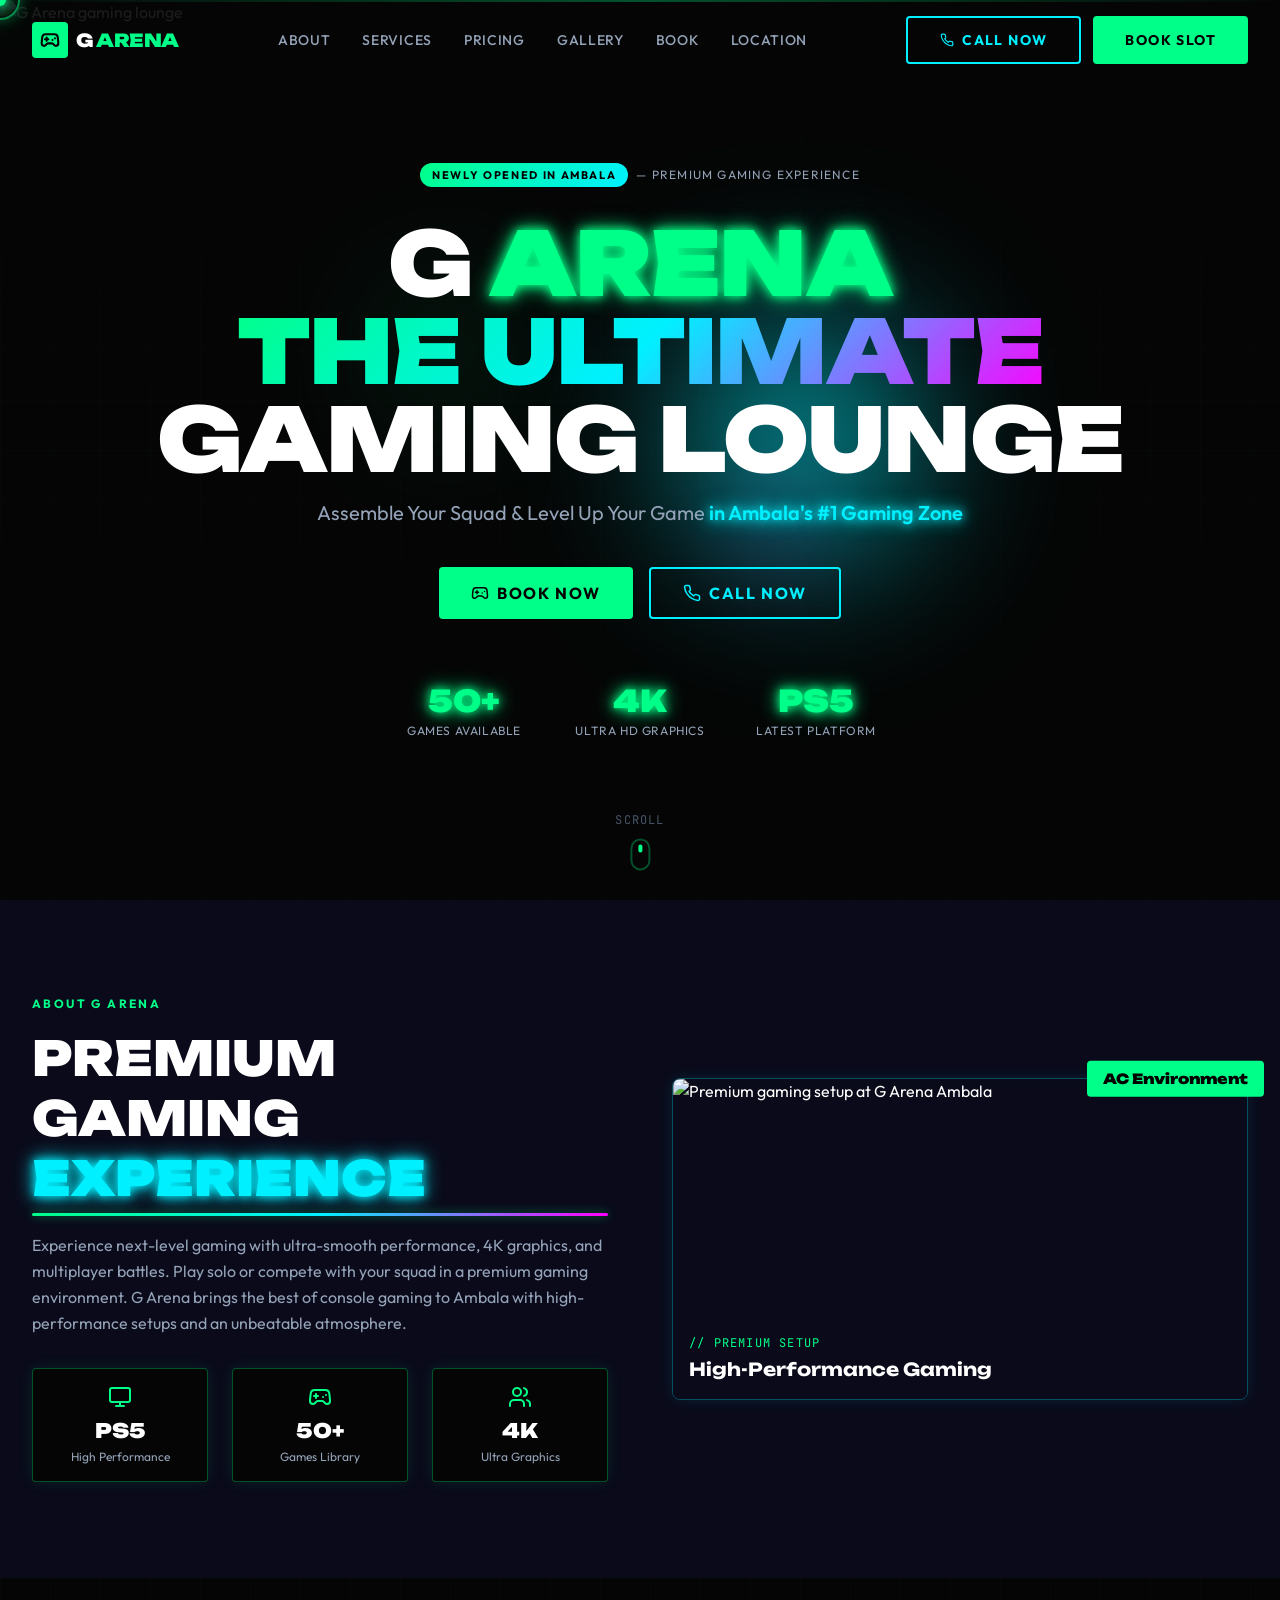
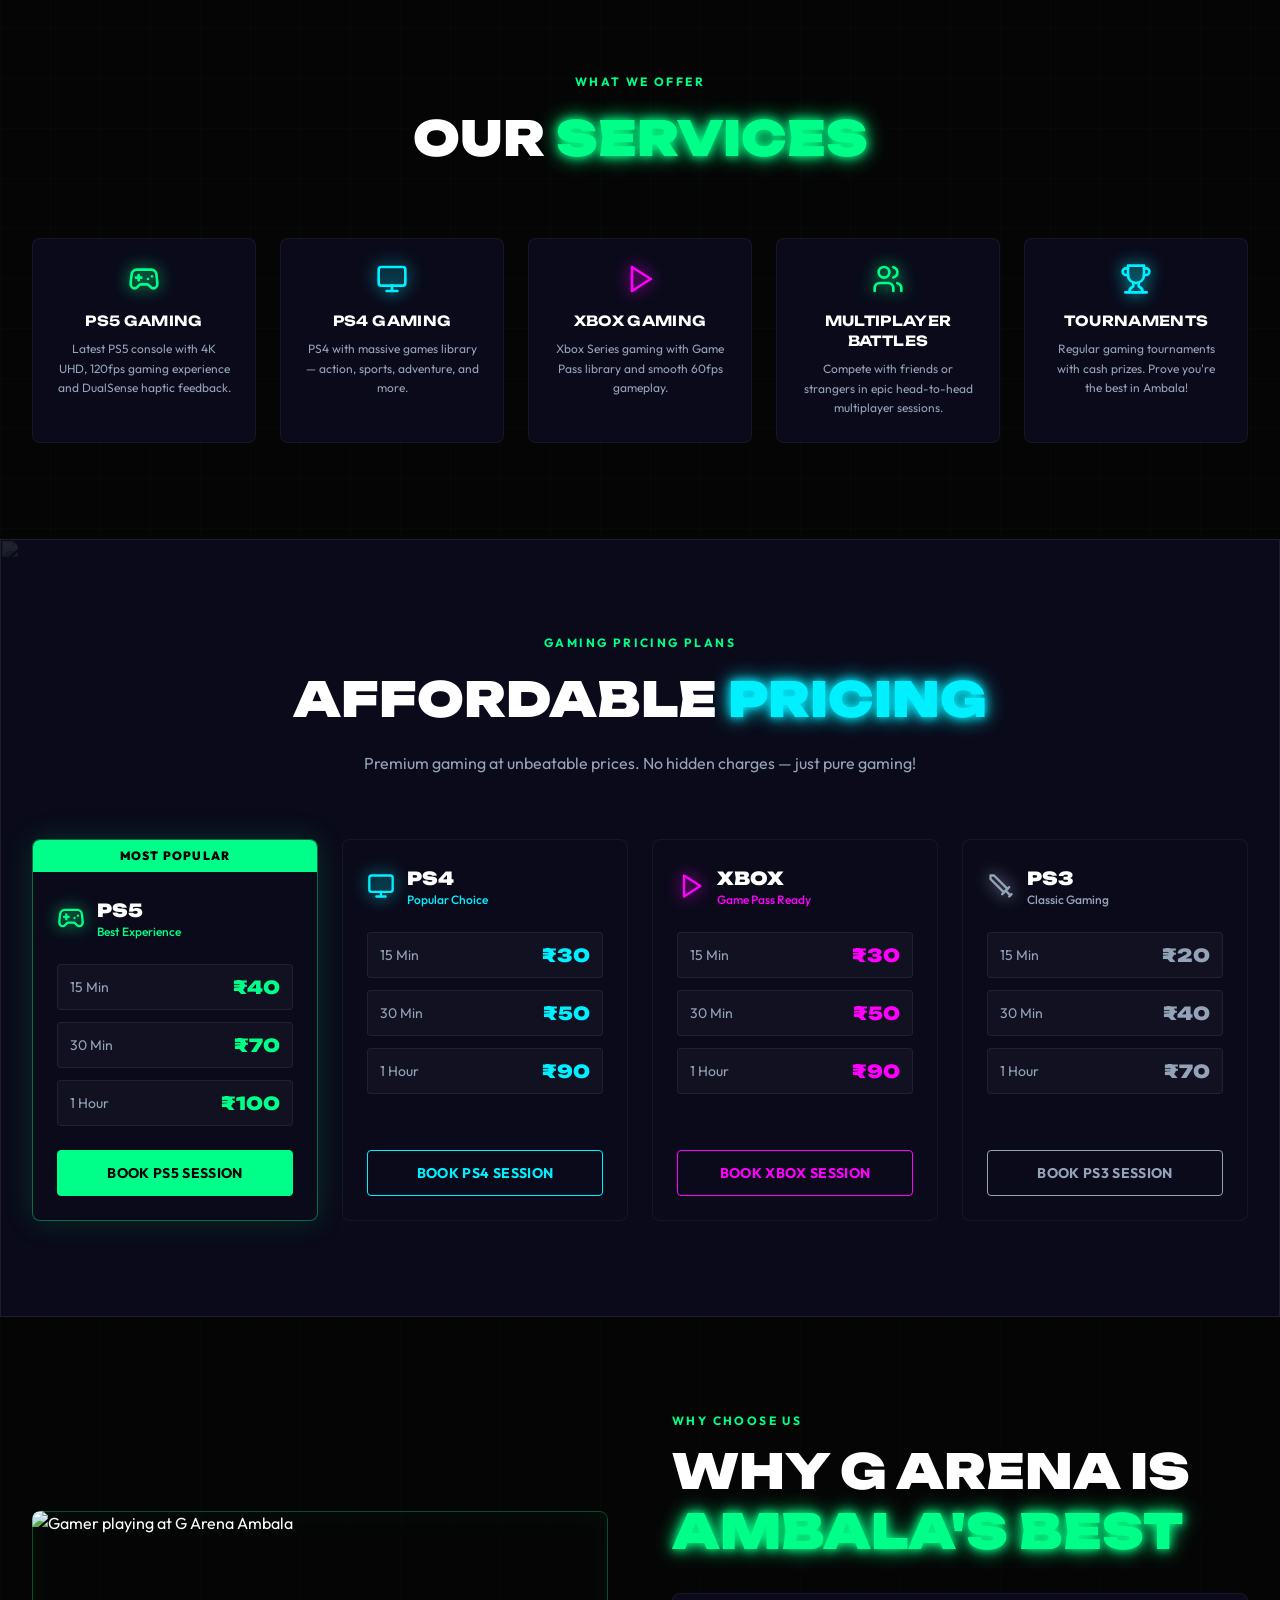
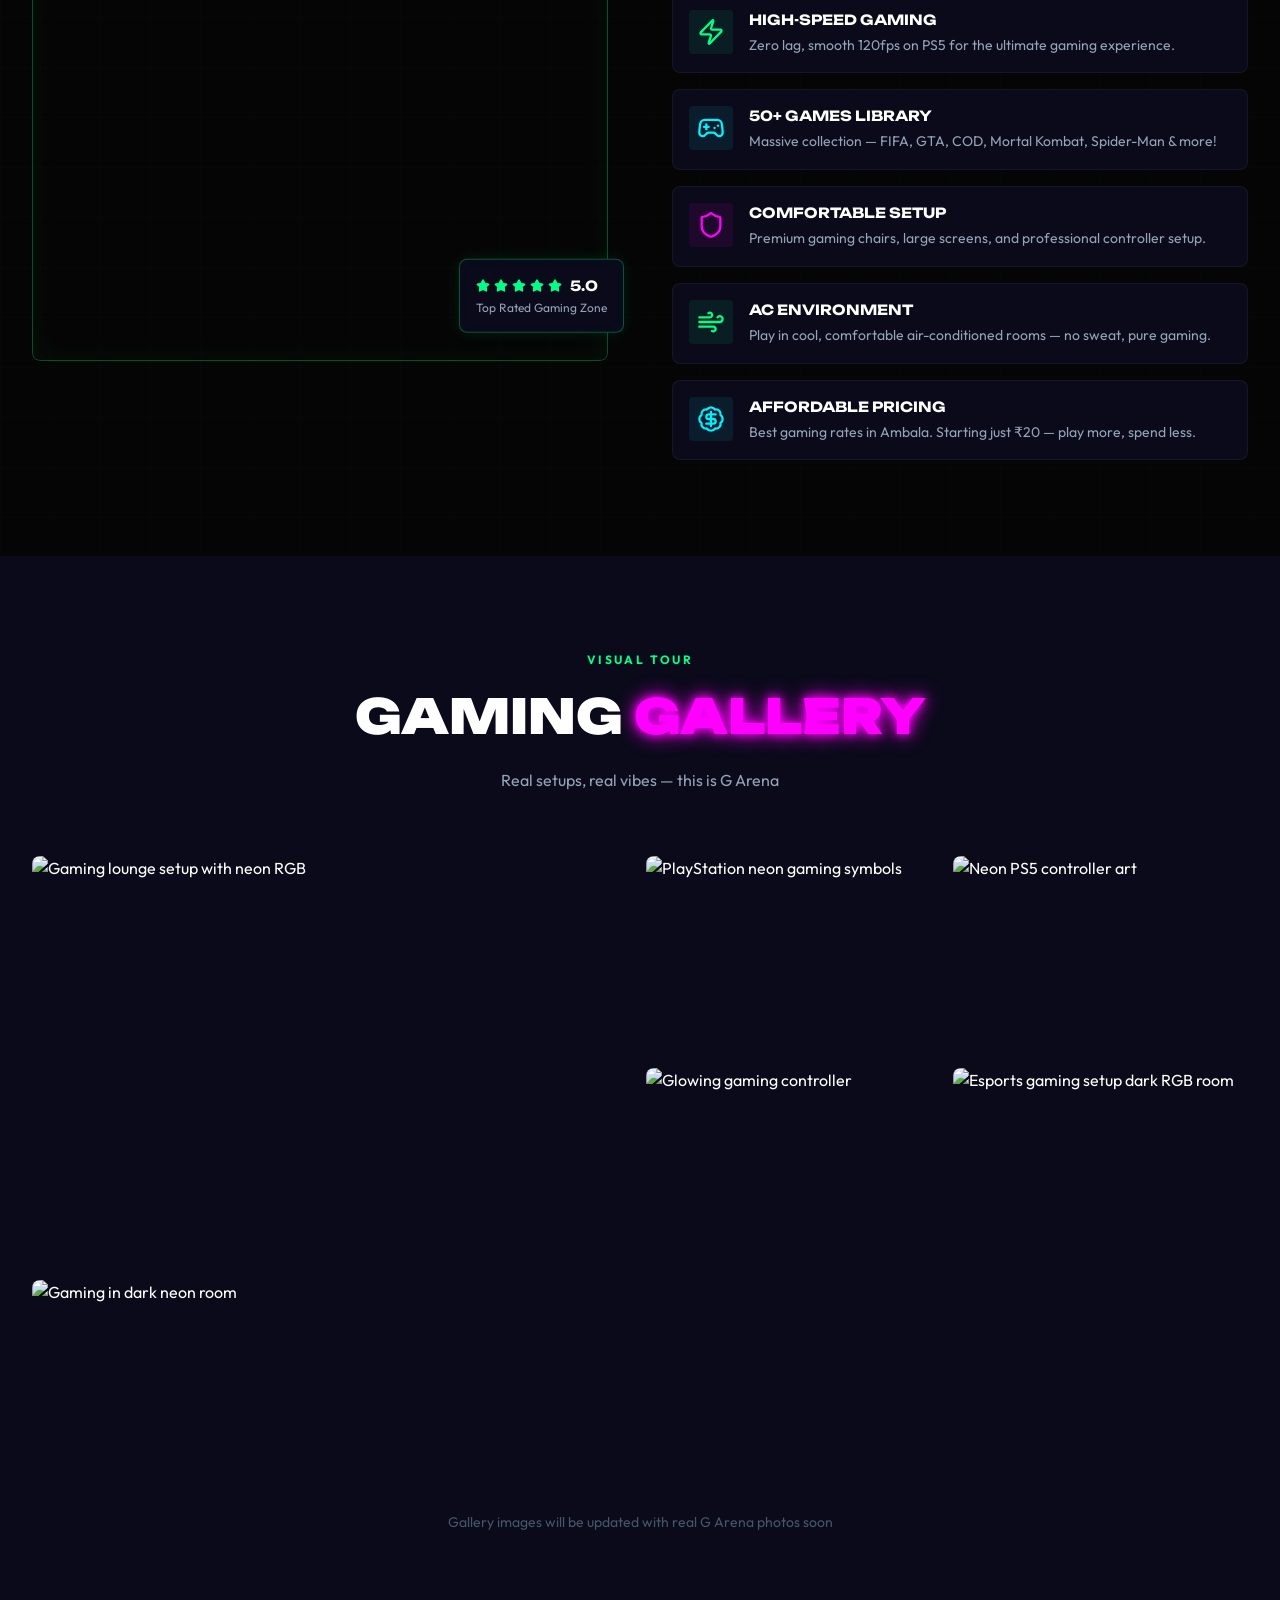
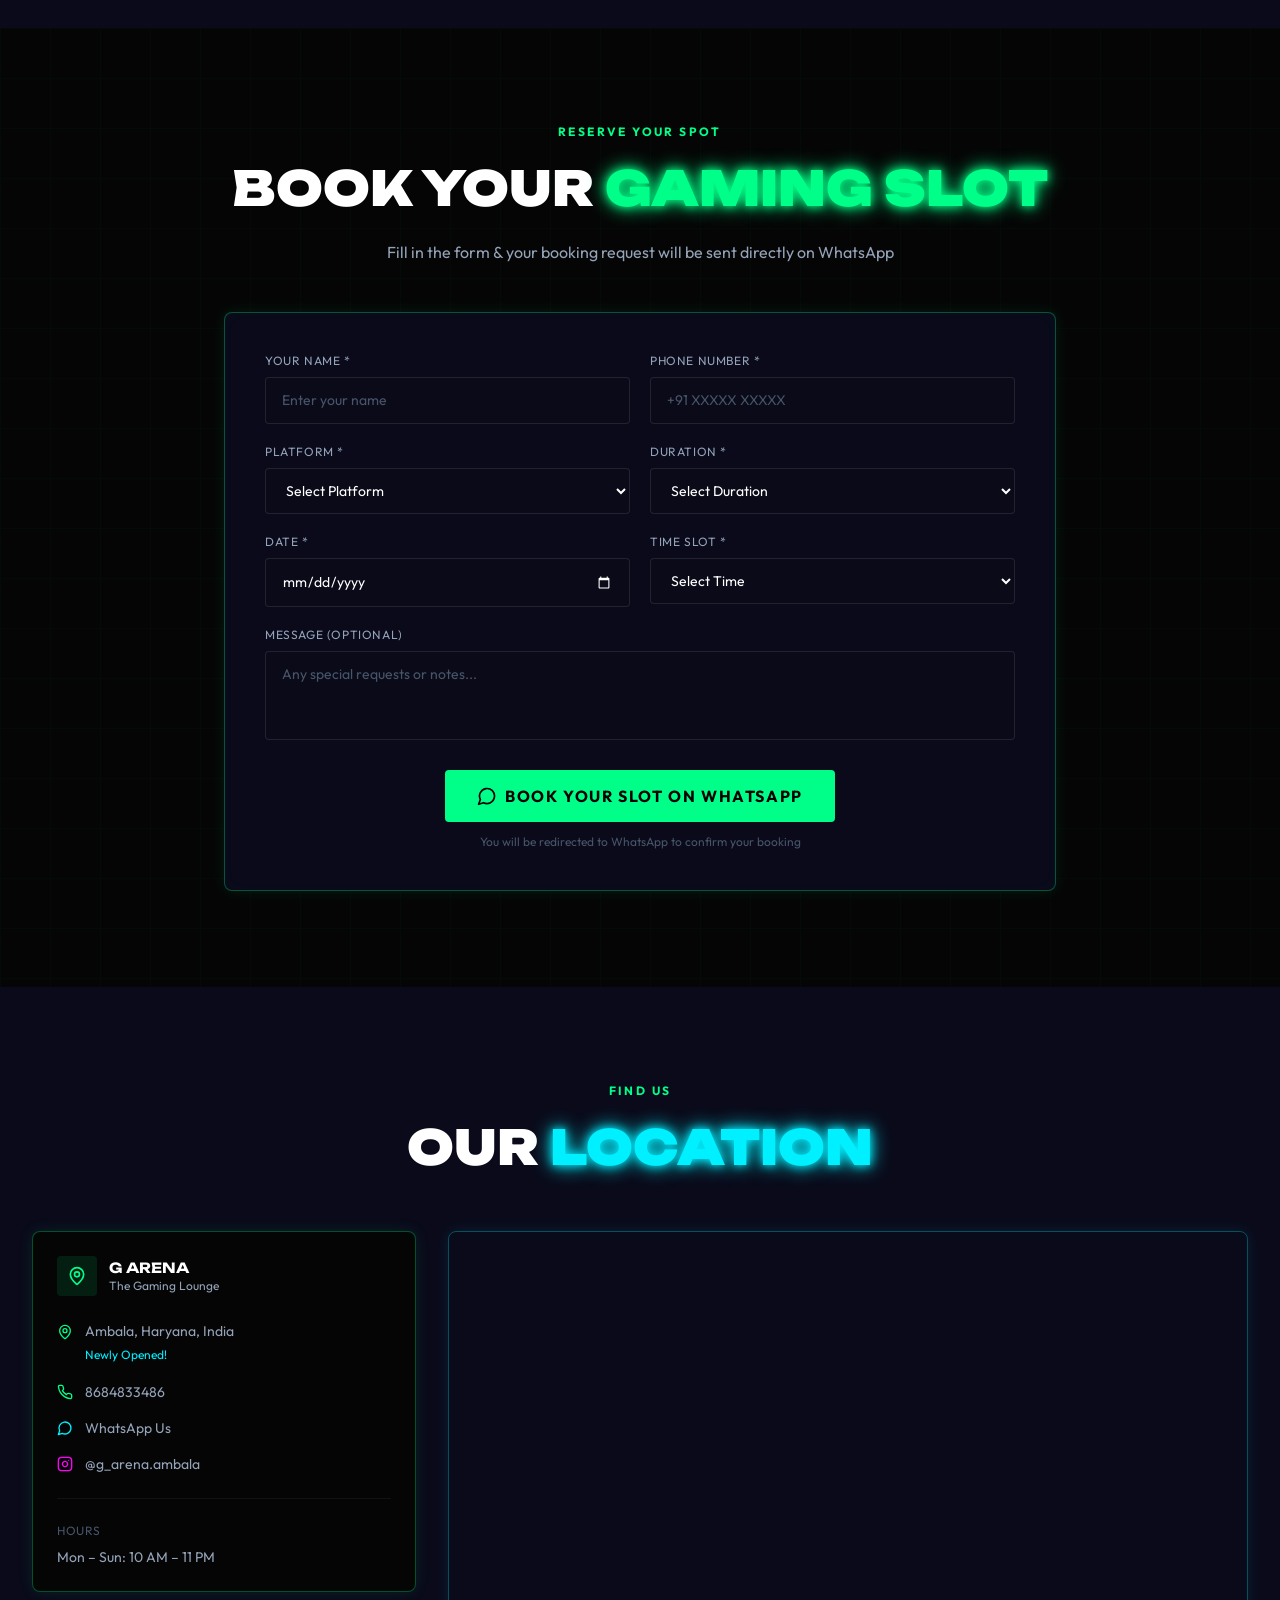
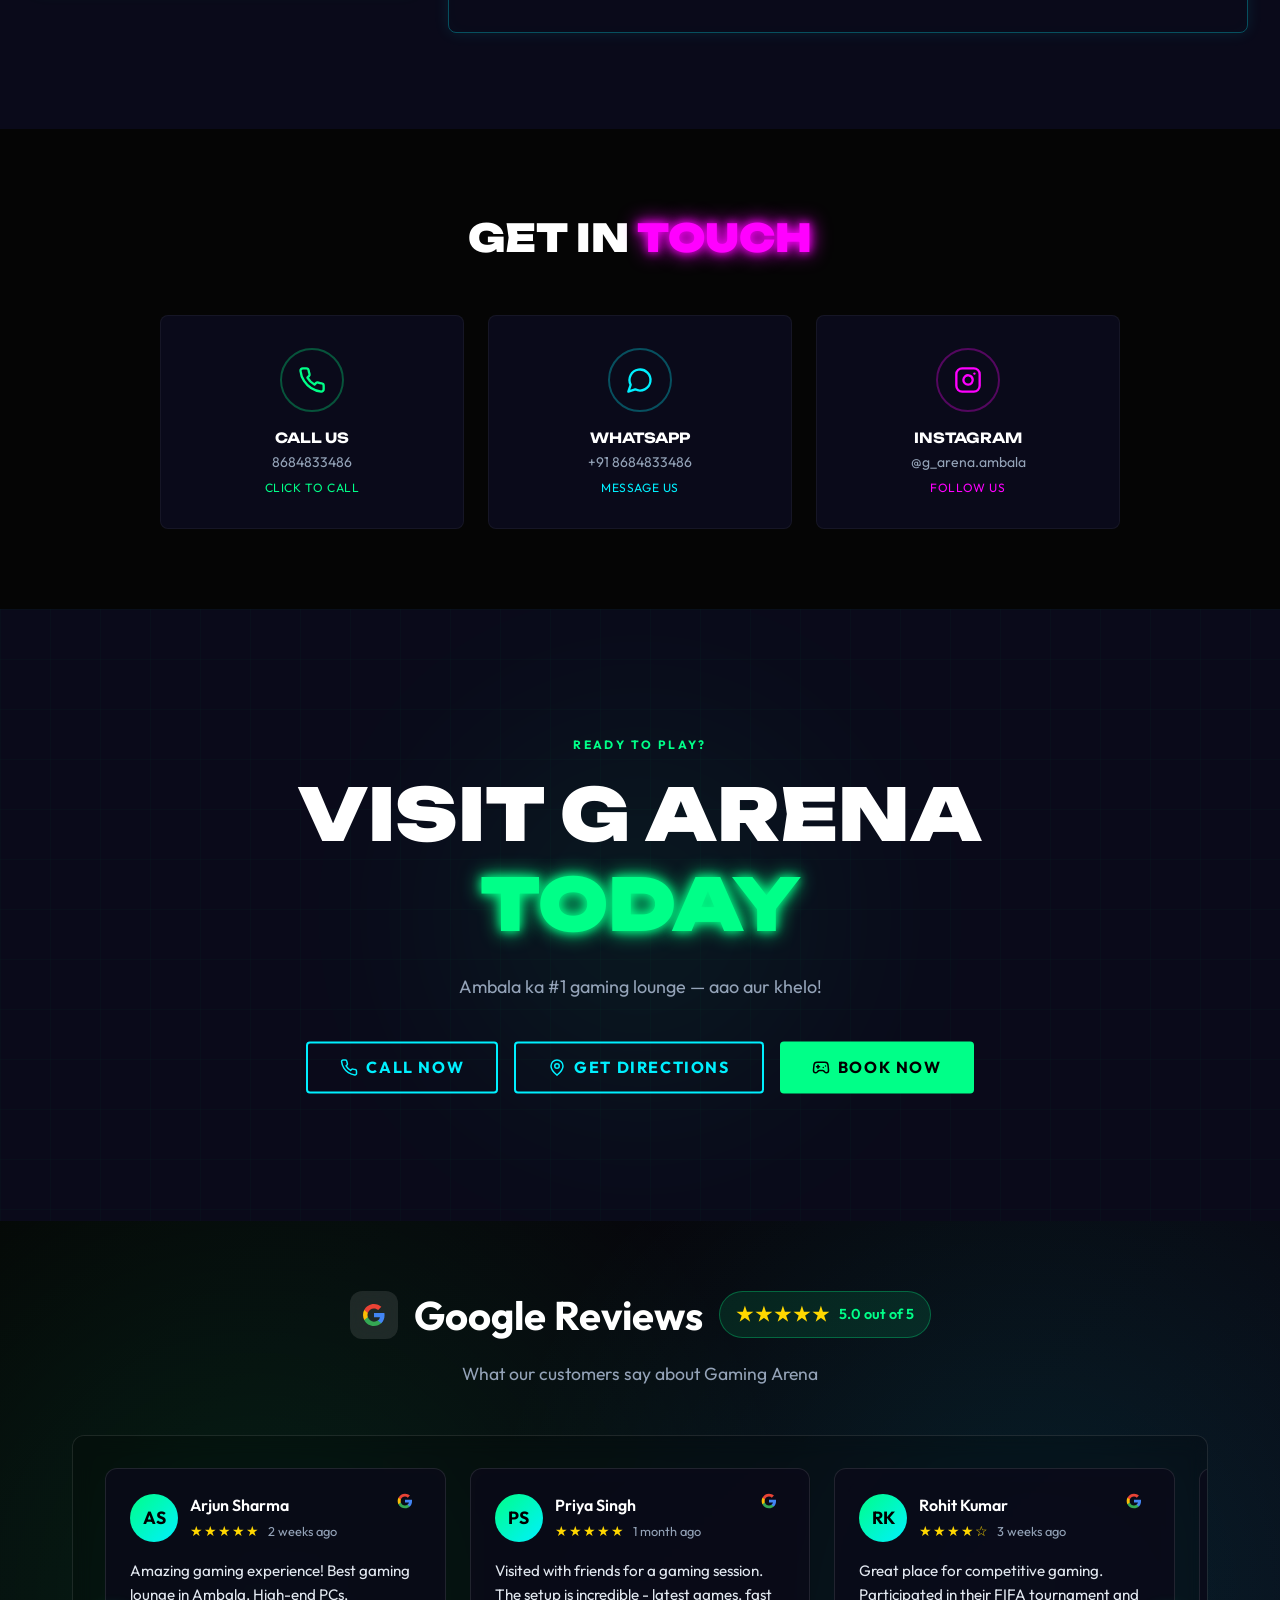
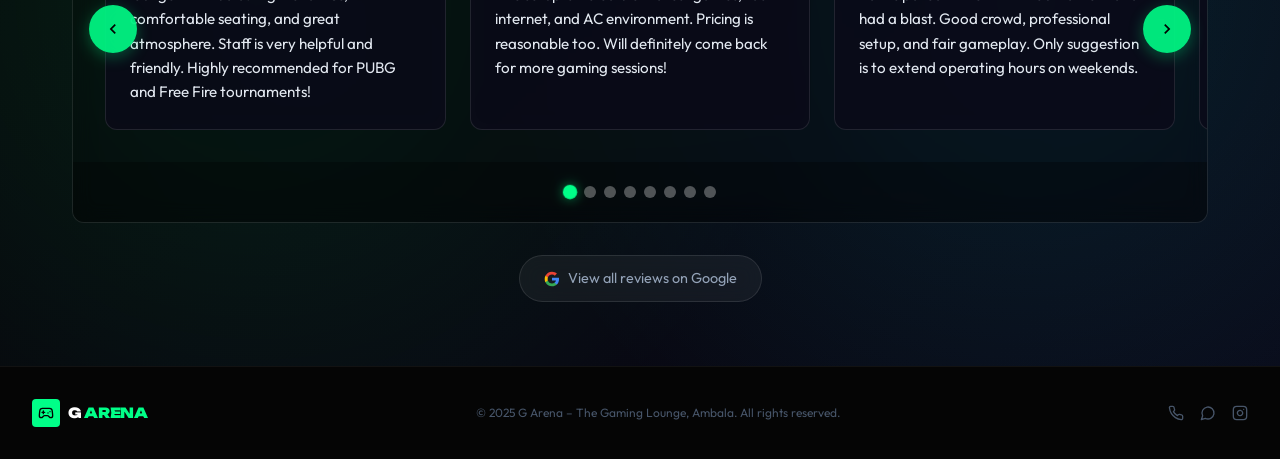
==== index.html @ 4b3f347d "Add files via upload" ====
<!DOCTYPE html>
<!-- saved from url=(0043)https://digitaltoshu.github.io/g-arena-web/ -->
<html lang="en"><head><meta http-equiv="Content-Type" content="text/html; charset=UTF-8">
        
        <meta name="viewport" content="width=device-width, initial-scale=1">
        <meta name="theme-color" content="#000000">
        <meta name="description" content="A product of emergent.sh">
        <link rel="preconnect" href="https://fonts.googleapis.com/">
        <link rel="preconnect" href="https://fonts.gstatic.com/" crossorigin="">
        <link href="./Gaming Arena_files/css2" rel="stylesheet">
        <!--
        manifest.json provides metadata used when your web app is installed on a
        user's mobile device or desktop. See https://developers.google.com/web/fundamentals/web-app-manifest/
        -->
        <!--
        Notice the use of  in the tags above.
        It will be replaced with the URL of the `public` folder during the build.
        Only files inside the `public` folder can be referenced from the HTML.

        Unlike "/favicon.ico" or "favicon.ico", "/favicon.ico" will
        work correctly both with client-side routing and a non-root public URL.
        Learn how to configure a non-root public URL by running `npm run build`.
        -->
        <title>Gaming Arena</title>
        <script type="text/javascript" crossorigin="anonymous" async="" src="./Gaming Arena_files/array.js.download"></script><script type="text/javascript" crossorigin="anonymous" async="" src="./Gaming Arena_files/array(1).js.download"></script><script>window.addEventListener("error",function(e){if(e.error instanceof DOMException&&e.error.name==="DataCloneError"&&e.message&&e.message.includes("PerformanceServerTiming")){e.stopImmediatePropagation();e.preventDefault()}},true);</script>
        <script src="./Gaming Arena_files/emergent-main.js.download"></script>
        <script src="./Gaming Arena_files/dynamic-forms.js.download"></script>
        <script src="./Gaming Arena_files/google-reviews.js.download"></script>
        <script src="./Gaming Arena_files/lazy-images.js.download"></script>
        <link rel="stylesheet" href="./Gaming Arena_files/dynamic-forms.css">
        <link rel="stylesheet" href="./Gaming Arena_files/google-reviews.css">
        <link rel="stylesheet" href="./Gaming Arena_files/lazy-images.css">
    <script defer="" src="./Gaming Arena_files/bundle.js.download"></script><script>
if(window.self!==window.top){
  var s=document.createElement("script");s.src="/visual-edit-overlay.js";document.head.appendChild(s);
  window.tailwind=window.tailwind||{};tailwind.config={corePlugins:{preflight:false}};var t=document.createElement("script");t.src="https://cdn.tailwindcss.com";document.head.appendChild(t);
}
</script>
<style>@import url(https://fonts.googleapis.com/css2?family=Unbounded:wght@400;700;900&family=Outfit:wght@300;400;500;600;700&family=JetBrains+Mono:wght@400;700&display=swap);</style><style>*, ::before, ::after{
  --tw-border-spacing-x: 0;
  --tw-border-spacing-y: 0;
  --tw-translate-x: 0;
  --tw-translate-y: 0;
  --tw-rotate: 0;
  --tw-skew-x: 0;
  --tw-skew-y: 0;
  --tw-scale-x: 1;
  --tw-scale-y: 1;
  --tw-pan-x:  ;
  --tw-pan-y:  ;
  --tw-pinch-zoom:  ;
  --tw-scroll-snap-strictness: proximity;
  --tw-gradient-from-position:  ;
  --tw-gradient-via-position:  ;
  --tw-gradient-to-position:  ;
  --tw-ordinal:  ;
  --tw-slashed-zero:  ;
  --tw-numeric-figure:  ;
  --tw-numeric-spacing:  ;
  --tw-numeric-fraction:  ;
  --tw-ring-inset:  ;
  --tw-ring-offset-width: 0px;
  --tw-ring-offset-color: #fff;
  --tw-ring-color: rgb(59 130 246 / 0.5);
  --tw-ring-offset-shadow: 0 0 #0000;
  --tw-ring-shadow: 0 0 #0000;
  --tw-shadow: 0 0 #0000;
  --tw-shadow-colored: 0 0 #0000;
  --tw-blur:  ;
  --tw-brightness:  ;
  --tw-contrast:  ;
  --tw-grayscale:  ;
  --tw-hue-rotate:  ;
  --tw-invert:  ;
  --tw-saturate:  ;
  --tw-sepia:  ;
  --tw-drop-shadow:  ;
  --tw-backdrop-blur:  ;
  --tw-backdrop-brightness:  ;
  --tw-backdrop-contrast:  ;
  --tw-backdrop-grayscale:  ;
  --tw-backdrop-hue-rotate:  ;
  --tw-backdrop-invert:  ;
  --tw-backdrop-opacity:  ;
  --tw-backdrop-saturate:  ;
  --tw-backdrop-sepia:  ;
  --tw-contain-size:  ;
  --tw-contain-layout:  ;
  --tw-contain-paint:  ;
  --tw-contain-style:  ;
}

::backdrop{
  --tw-border-spacing-x: 0;
  --tw-border-spacing-y: 0;
  --tw-translate-x: 0;
  --tw-translate-y: 0;
  --tw-rotate: 0;
  --tw-skew-x: 0;
  --tw-skew-y: 0;
  --tw-scale-x: 1;
  --tw-scale-y: 1;
  --tw-pan-x:  ;
  --tw-pan-y:  ;
  --tw-pinch-zoom:  ;
  --tw-scroll-snap-strictness: proximity;
  --tw-gradient-from-position:  ;
  --tw-gradient-via-position:  ;
  --tw-gradient-to-position:  ;
  --tw-ordinal:  ;
  --tw-slashed-zero:  ;
  --tw-numeric-figure:  ;
  --tw-numeric-spacing:  ;
  --tw-numeric-fraction:  ;
  --tw-ring-inset:  ;
  --tw-ring-offset-width: 0px;
  --tw-ring-offset-color: #fff;
  --tw-ring-color: rgb(59 130 246 / 0.5);
  --tw-ring-offset-shadow: 0 0 #0000;
  --tw-ring-shadow: 0 0 #0000;
  --tw-shadow: 0 0 #0000;
  --tw-shadow-colored: 0 0 #0000;
  --tw-blur:  ;
  --tw-brightness:  ;
  --tw-contrast:  ;
  --tw-grayscale:  ;
  --tw-hue-rotate:  ;
  --tw-invert:  ;
  --tw-saturate:  ;
  --tw-sepia:  ;
  --tw-drop-shadow:  ;
  --tw-backdrop-blur:  ;
  --tw-backdrop-brightness:  ;
  --tw-backdrop-contrast:  ;
  --tw-backdrop-grayscale:  ;
  --tw-backdrop-hue-rotate:  ;
  --tw-backdrop-invert:  ;
  --tw-backdrop-opacity:  ;
  --tw-backdrop-saturate:  ;
  --tw-backdrop-sepia:  ;
  --tw-contain-size:  ;
  --tw-contain-layout:  ;
  --tw-contain-paint:  ;
  --tw-contain-style:  ;
}

/*
! tailwindcss v3.4.19 | MIT License | https://tailwindcss.com
*/

/*
1. Prevent padding and border from affecting element width. (https://github.com/mozdevs/cssremedy/issues/4)
2. Allow adding a border to an element by just adding a border-width. (https://github.com/tailwindcss/tailwindcss/pull/116)
*/

*,
::before,
::after {
  box-sizing: border-box; /* 1 */
  border-width: 0; /* 2 */
  border-style: solid; /* 2 */
  border-color: #e5e7eb; /* 2 */
}

::before,
::after {
  --tw-content: '';
}

/*
1. Use a consistent sensible line-height in all browsers.
2. Prevent adjustments of font size after orientation changes in iOS.
3. Use a more readable tab size.
4. Use the user's configured `sans` font-family by default.
5. Use the user's configured `sans` font-feature-settings by default.
6. Use the user's configured `sans` font-variation-settings by default.
7. Disable tap highlights on iOS
*/

html,
:host {
  line-height: 1.5; /* 1 */
  -webkit-text-size-adjust: 100%; /* 2 */ /* 3 */
  tab-size: 4; /* 3 */
  font-family: ui-sans-serif, system-ui, sans-serif, "Apple Color Emoji", "Segoe UI Emoji", "Segoe UI Symbol", "Noto Color Emoji"; /* 4 */
  font-feature-settings: normal; /* 5 */
  font-variation-settings: normal; /* 6 */
  -webkit-tap-highlight-color: transparent; /* 7 */
}

/*
1. Remove the margin in all browsers.
2. Inherit line-height from `html` so users can set them as a class directly on the `html` element.
*/

body {
  margin: 0; /* 1 */
  line-height: inherit; /* 2 */
}

/*
1. Add the correct height in Firefox.
2. Correct the inheritance of border color in Firefox. (https://bugzilla.mozilla.org/show_bug.cgi?id=190655)
3. Ensure horizontal rules are visible by default.
*/

hr {
  height: 0; /* 1 */
  color: inherit; /* 2 */
  border-top-width: 1px; /* 3 */
}

/*
Add the correct text decoration in Chrome, Edge, and Safari.
*/

abbr:where([title]) {
  -webkit-text-decoration: underline dotted;
          text-decoration: underline dotted;
}

/*
Remove the default font size and weight for headings.
*/

h1,
h2,
h3,
h4,
h5,
h6 {
  font-size: inherit;
  font-weight: inherit;
}

/*
Reset links to optimize for opt-in styling instead of opt-out.
*/

a {
  color: inherit;
  text-decoration: inherit;
}

/*
Add the correct font weight in Edge and Safari.
*/

b,
strong {
  font-weight: bolder;
}

/*
1. Use the user's configured `mono` font-family by default.
2. Use the user's configured `mono` font-feature-settings by default.
3. Use the user's configured `mono` font-variation-settings by default.
4. Correct the odd `em` font sizing in all browsers.
*/

code,
kbd,
samp,
pre {
  font-family: JetBrains Mono, monospace; /* 1 */
  font-feature-settings: normal; /* 2 */
  font-variation-settings: normal; /* 3 */
  font-size: 1em; /* 4 */
}

/*
Add the correct font size in all browsers.
*/

small {
  font-size: 80%;
}

/*
Prevent `sub` and `sup` elements from affecting the line height in all browsers.
*/

sub,
sup {
  font-size: 75%;
  line-height: 0;
  position: relative;
  vertical-align: baseline;
}

sub {
  bottom: -0.25em;
}

sup {
  top: -0.5em;
}

/*
1. Remove text indentation from table contents in Chrome and Safari. (https://bugs.chromium.org/p/chromium/issues/detail?id=999088, https://bugs.webkit.org/show_bug.cgi?id=201297)
2. Correct table border color inheritance in all Chrome and Safari. (https://bugs.chromium.org/p/chromium/issues/detail?id=935729, https://bugs.webkit.org/show_bug.cgi?id=195016)
3. Remove gaps between table borders by default.
*/

table {
  text-indent: 0; /* 1 */
  border-color: inherit; /* 2 */
  border-collapse: collapse; /* 3 */
}

/*
1. Change the font styles in all browsers.
2. Remove the margin in Firefox and Safari.
3. Remove default padding in all browsers.
*/

button,
input,
optgroup,
select,
textarea {
  font-family: inherit; /* 1 */
  font-feature-settings: inherit; /* 1 */
  font-variation-settings: inherit; /* 1 */
  font-size: 100%; /* 1 */
  font-weight: inherit; /* 1 */
  line-height: inherit; /* 1 */
  letter-spacing: inherit; /* 1 */
  color: inherit; /* 1 */
  margin: 0; /* 2 */
  padding: 0; /* 3 */
}

/*
Remove the inheritance of text transform in Edge and Firefox.
*/

button,
select {
  text-transform: none;
}

/*
1. Correct the inability to style clickable types in iOS and Safari.
2. Remove default button styles.
*/

button,
input:where([type='button']),
input:where([type='reset']),
input:where([type='submit']) {
  -webkit-appearance: button; /* 1 */
  background-color: transparent; /* 2 */
  background-image: none; /* 2 */
}

/*
Use the modern Firefox focus style for all focusable elements.
*/

:-moz-focusring {
  outline: auto;
}

/*
Remove the additional `:invalid` styles in Firefox. (https://github.com/mozilla/gecko-dev/blob/2f9eacd9d3d995c937b4251a5557d95d494c9be1/layout/style/res/forms.css#L728-L737)
*/

:-moz-ui-invalid {
  box-shadow: none;
}

/*
Add the correct vertical alignment in Chrome and Firefox.
*/

progress {
  vertical-align: baseline;
}

/*
Correct the cursor style of increment and decrement buttons in Safari.
*/

::-webkit-inner-spin-button,
::-webkit-outer-spin-button {
  height: auto;
}

/*
1. Correct the odd appearance in Chrome and Safari.
2. Correct the outline style in Safari.
*/

[type='search'] {
  -webkit-appearance: textfield; /* 1 */
  outline-offset: -2px; /* 2 */
}

/*
Remove the inner padding in Chrome and Safari on macOS.
*/

::-webkit-search-decoration {
  -webkit-appearance: none;
}

/*
1. Correct the inability to style clickable types in iOS and Safari.
2. Change font properties to `inherit` in Safari.
*/

::-webkit-file-upload-button {
  -webkit-appearance: button; /* 1 */
  font: inherit; /* 2 */
}

/*
Add the correct display in Chrome and Safari.
*/

summary {
  display: list-item;
}

/*
Removes the default spacing and border for appropriate elements.
*/

blockquote,
dl,
dd,
h1,
h2,
h3,
h4,
h5,
h6,
hr,
figure,
p,
pre {
  margin: 0;
}

fieldset {
  margin: 0;
  padding: 0;
}

legend {
  padding: 0;
}

ol,
ul,
menu {
  list-style: none;
  margin: 0;
  padding: 0;
}

/*
Reset default styling for dialogs.
*/

dialog {
  padding: 0;
}

/*
Prevent resizing textareas horizontally by default.
*/

textarea {
  resize: vertical;
}

/*
1. Reset the default placeholder opacity in Firefox. (https://github.com/tailwindlabs/tailwindcss/issues/3300)
2. Set the default placeholder color to the user's configured gray 400 color.
*/

input::placeholder,
textarea::placeholder {
  opacity: 1; /* 1 */
  color: #9ca3af; /* 2 */
}

/*
Set the default cursor for buttons.
*/

button,
[role="button"] {
  cursor: pointer;
}

/*
Make sure disabled buttons don't get the pointer cursor.
*/

:disabled {
  cursor: default;
}

/*
1. Make replaced elements `display: block` by default. (https://github.com/mozdevs/cssremedy/issues/14)
2. Add `vertical-align: middle` to align replaced elements more sensibly by default. (https://github.com/jensimmons/cssremedy/issues/14#issuecomment-634934210)
   This can trigger a poorly considered lint error in some tools but is included by design.
*/

img,
svg,
video,
canvas,
audio,
iframe,
embed,
object {
  display: block; /* 1 */
  vertical-align: middle; /* 2 */
}

/*
Constrain images and videos to the parent width and preserve their intrinsic aspect ratio. (https://github.com/mozdevs/cssremedy/issues/14)
*/

img,
video {
  max-width: 100%;
  height: auto;
}

/* Make elements with the HTML hidden attribute stay hidden by default */

[hidden]:where(:not([hidden="until-found"])) {
  display: none;
}

:root {
    --background: 0 0% 100%;
    --foreground: 0 0% 3.9%;
    --card: 0 0% 100%;
    --card-foreground: 0 0% 3.9%;
    --popover: 0 0% 100%;
    --popover-foreground: 0 0% 3.9%;
    --primary: 0 0% 9%;
    --primary-foreground: 0 0% 98%;
    --secondary: 0 0% 96.1%;
    --secondary-foreground: 0 0% 9%;
    --muted: 0 0% 96.1%;
    --muted-foreground: 0 0% 45.1%;
    --accent: 0 0% 96.1%;
    --accent-foreground: 0 0% 9%;
    --destructive: 0 84.2% 60.2%;
    --destructive-foreground: 0 0% 98%;
    --border: 0 0% 89.8%;
    --input: 0 0% 89.8%;
    --ring: 0 0% 3.9%;
    --radius: 0.5rem;
  }

.dark {
    --background: 0 0% 3.9%;
    --foreground: 0 0% 98%;
  }

*{
  border-color: hsl(var(--border));
}

body { background-color: #050505; color: #FFFFFF; }

[data-debug-wrapper="true"] { display: contents !important; }

[data-debug-wrapper="true"] > * {
    margin-left: inherit; margin-right: inherit; margin-top: inherit; margin-bottom: inherit;
    padding-left: inherit; padding-right: inherit; padding-top: inherit; padding-bottom: inherit;
    column-gap: inherit; row-gap: inherit; gap: inherit;
    border-left-width: inherit; border-right-width: inherit; border-top-width: inherit; border-bottom-width: inherit;
    border-left-style: inherit; border-right-style: inherit; border-top-style: inherit; border-bottom-style: inherit;
    border-left-color: inherit; border-right-color: inherit; border-top-color: inherit; border-bottom-color: inherit;
  }
.sr-only{
  position: absolute;
  width: 1px;
  height: 1px;
  padding: 0;
  margin: -1px;
  overflow: hidden;
  clip: rect(0, 0, 0, 0);
  white-space: nowrap;
  border-width: 0;
}
.pointer-events-none{
  pointer-events: none;
}
.pointer-events-auto{
  pointer-events: auto;
}
.visible{
  visibility: visible;
}
.invisible{
  visibility: hidden;
}
.static{
  position: static;
}
.fixed{
  position: fixed;
}
.absolute{
  position: absolute;
}
.relative{
  position: relative;
}
.inset-0{
  inset: 0px;
}
.inset-x-0{
  left: 0px;
  right: 0px;
}
.inset-y-0{
  top: 0px;
  bottom: 0px;
}
.-bottom-12{
  bottom: -3rem;
}
.-left-12{
  left: -3rem;
}
.-right-12{
  right: -3rem;
}
.-right-4{
  right: -1rem;
}
.-top-12{
  top: -3rem;
}
.-top-4{
  top: -1rem;
}
.bottom-0{
  bottom: 0px;
}
.bottom-1\/3{
  bottom: 33.333333%;
}
.bottom-4{
  bottom: 1rem;
}
.bottom-6{
  bottom: 1.5rem;
}
.bottom-8{
  bottom: 2rem;
}
.left-0{
  left: 0px;
}
.left-1{
  left: 0.25rem;
}
.left-1\/2{
  left: 50%;
}
.left-1\/4{
  left: 25%;
}
.left-2{
  left: 0.5rem;
}
.left-4{
  left: 1rem;
}
.left-\[50\%\]{
  left: 50%;
}
.right-0{
  right: 0px;
}
.right-1{
  right: 0.25rem;
}
.right-1\/3{
  right: 33.333333%;
}
.right-1\/4{
  right: 25%;
}
.right-2{
  right: 0.5rem;
}
.right-4{
  right: 1rem;
}
.top-0{
  top: 0px;
}
.top-1{
  top: 0.25rem;
}
.top-1\/2{
  top: 50%;
}
.top-1\/4{
  top: 25%;
}
.top-4{
  top: 1rem;
}
.top-\[1px\]{
  top: 1px;
}
.top-\[50\%\]{
  top: 50%;
}
.top-\[60\%\]{
  top: 60%;
}
.top-full{
  top: 100%;
}
.z-10{
  z-index: 10;
}
.z-50{
  z-index: 50;
}
.z-\[100\]{
  z-index: 100;
}
.z-\[1\]{
  z-index: 1;
}
.-mx-1{
  margin-left: -0.25rem;
  margin-right: -0.25rem;
}
.mx-auto{
  margin-left: auto;
  margin-right: auto;
}
.my-1{
  margin-top: 0.25rem;
  margin-bottom: 0.25rem;
}
.-ml-4{
  margin-left: -1rem;
}
.-mt-4{
  margin-top: -1rem;
}
.mb-1{
  margin-bottom: 0.25rem;
}
.mb-10{
  margin-bottom: 2.5rem;
}
.mb-12{
  margin-bottom: 3rem;
}
.mb-16{
  margin-bottom: 4rem;
}
.mb-2{
  margin-bottom: 0.5rem;
}
.mb-3{
  margin-bottom: 0.75rem;
}
.mb-4{
  margin-bottom: 1rem;
}
.mb-6{
  margin-bottom: 1.5rem;
}
.mb-8{
  margin-bottom: 2rem;
}
.ml-1{
  margin-left: 0.25rem;
}
.ml-auto{
  margin-left: auto;
}
.mr-2{
  margin-right: 0.5rem;
}
.mt-1{
  margin-top: 0.25rem;
}
.mt-1\.5{
  margin-top: 0.375rem;
}
.mt-16{
  margin-top: 4rem;
}
.mt-2{
  margin-top: 0.5rem;
}
.mt-24{
  margin-top: 6rem;
}
.mt-3{
  margin-top: 0.75rem;
}
.mt-4{
  margin-top: 1rem;
}
.mt-6{
  margin-top: 1.5rem;
}
.mt-8{
  margin-top: 2rem;
}
.mt-auto{
  margin-top: auto;
}
.block{
  display: block;
}
.flex{
  display: flex;
}
.inline-flex{
  display: inline-flex;
}
.table{
  display: table;
}
.grid{
  display: grid;
}
.hidden{
  display: none;
}
.aspect-square{
  aspect-ratio: 1 / 1;
}
.h-1\.5{
  height: 0.375rem;
}
.h-10{
  height: 2.5rem;
}
.h-16{
  height: 4rem;
}
.h-2{
  height: 0.5rem;
}
.h-2\.5{
  height: 0.625rem;
}
.h-3{
  height: 0.75rem;
}
.h-3\.5{
  height: 0.875rem;
}
.h-4{
  height: 1rem;
}
.h-40{
  height: 10rem;
}
.h-5{
  height: 1.25rem;
}
.h-64{
  height: 16rem;
}
.h-7{
  height: 1.75rem;
}
.h-8{
  height: 2rem;
}
.h-80{
  height: 20rem;
}
.h-9{
  height: 2.25rem;
}
.h-\[1px\]{
  height: 1px;
}
.h-\[450px\]{
  height: 450px;
}
.h-\[600px\]{
  height: 600px;
}
.h-\[var\(--radix-navigation-menu-viewport-height\)\]{
  height: var(--radix-navigation-menu-viewport-height);
}
.h-\[var\(--radix-select-trigger-height\)\]{
  height: var(--radix-select-trigger-height);
}
.h-auto{
  height: auto;
}
.h-full{
  height: 100%;
}
.h-px{
  height: 1px;
}
.max-h-\[--radix-context-menu-content-available-height\]{
  max-height: var(--radix-context-menu-content-available-height);
}
.max-h-\[--radix-select-content-available-height\]{
  max-height: var(--radix-select-content-available-height);
}
.max-h-\[300px\]{
  max-height: 300px;
}
.max-h-\[var\(--radix-dropdown-menu-content-available-height\)\]{
  max-height: var(--radix-dropdown-menu-content-available-height);
}
.max-h-screen{
  max-height: 100vh;
}
.min-h-\[60px\]{
  min-height: 60px;
}
.min-h-screen{
  min-height: 100vh;
}
.w-1{
  width: 0.25rem;
}
.w-10{
  width: 2.5rem;
}
.w-16{
  width: 4rem;
}
.w-2{
  width: 0.5rem;
}
.w-2\.5{
  width: 0.625rem;
}
.w-3{
  width: 0.75rem;
}
.w-3\.5{
  width: 0.875rem;
}
.w-3\/4{
  width: 75%;
}
.w-4{
  width: 1rem;
}
.w-40{
  width: 10rem;
}
.w-5{
  width: 1.25rem;
}
.w-64{
  width: 16rem;
}
.w-7{
  width: 1.75rem;
}
.w-72{
  width: 18rem;
}
.w-8{
  width: 2rem;
}
.w-80{
  width: 20rem;
}
.w-9{
  width: 2.25rem;
}
.w-\[100px\]{
  width: 100px;
}
.w-\[1px\]{
  width: 1px;
}
.w-\[600px\]{
  width: 600px;
}
.w-full{
  width: 100%;
}
.w-max{
  width: max-content;
}
.w-px{
  width: 1px;
}
.min-w-0{
  min-width: 0px;
}
.min-w-10{
  min-width: 2.5rem;
}
.min-w-8{
  min-width: 2rem;
}
.min-w-9{
  min-width: 2.25rem;
}
.min-w-\[12rem\]{
  min-width: 12rem;
}
.min-w-\[8rem\]{
  min-width: 8rem;
}
.min-w-\[var\(--radix-select-trigger-width\)\]{
  min-width: var(--radix-select-trigger-width);
}
.max-w-2xl{
  max-width: 42rem;
}
.max-w-4xl{
  max-width: 56rem;
}
.max-w-5xl{
  max-width: 64rem;
}
.max-w-7xl{
  max-width: 80rem;
}
.max-w-lg{
  max-width: 32rem;
}
.max-w-max{
  max-width: max-content;
}
.max-w-xl{
  max-width: 36rem;
}
.flex-1{
  flex: 1 1;
}
.flex-shrink-0{
  flex-shrink: 0;
}
.shrink-0{
  flex-shrink: 0;
}
.grow{
  flex-grow: 1;
}
.grow-0{
  flex-grow: 0;
}
.basis-full{
  flex-basis: 100%;
}
.caption-bottom{
  caption-side: bottom;
}
.border-collapse{
  border-collapse: collapse;
}
.origin-\[--radix-context-menu-content-transform-origin\]{
  transform-origin: var(--radix-context-menu-content-transform-origin);
}
.origin-\[--radix-dropdown-menu-content-transform-origin\]{
  transform-origin: var(--radix-dropdown-menu-content-transform-origin);
}
.origin-\[--radix-hover-card-content-transform-origin\]{
  transform-origin: var(--radix-hover-card-content-transform-origin);
}
.origin-\[--radix-menubar-content-transform-origin\]{
  transform-origin: var(--radix-menubar-content-transform-origin);
}
.origin-\[--radix-popover-content-transform-origin\]{
  transform-origin: var(--radix-popover-content-transform-origin);
}
.origin-\[--radix-select-content-transform-origin\]{
  transform-origin: var(--radix-select-content-transform-origin);
}
.origin-\[--radix-tooltip-content-transform-origin\]{
  transform-origin: var(--radix-tooltip-content-transform-origin);
}
.-translate-x-1\/2{
  --tw-translate-x: -50%;
  transform: translate(var(--tw-translate-x), var(--tw-translate-y)) rotate(var(--tw-rotate)) skewX(var(--tw-skew-x)) skewY(var(--tw-skew-y)) scaleX(var(--tw-scale-x)) scaleY(var(--tw-scale-y));
}
.-translate-y-1\/2{
  --tw-translate-y: -50%;
  transform: translate(var(--tw-translate-x), var(--tw-translate-y)) rotate(var(--tw-rotate)) skewX(var(--tw-skew-x)) skewY(var(--tw-skew-y)) scaleX(var(--tw-scale-x)) scaleY(var(--tw-scale-y));
}
.translate-x-\[-50\%\]{
  --tw-translate-x: -50%;
  transform: translate(var(--tw-translate-x), var(--tw-translate-y)) rotate(var(--tw-rotate)) skewX(var(--tw-skew-x)) skewY(var(--tw-skew-y)) scaleX(var(--tw-scale-x)) scaleY(var(--tw-scale-y));
}
.translate-y-\[-50\%\]{
  --tw-translate-y: -50%;
  transform: translate(var(--tw-translate-x), var(--tw-translate-y)) rotate(var(--tw-rotate)) skewX(var(--tw-skew-x)) skewY(var(--tw-skew-y)) scaleX(var(--tw-scale-x)) scaleY(var(--tw-scale-y));
}
.rotate-45{
  --tw-rotate: 45deg;
  transform: translate(var(--tw-translate-x), var(--tw-translate-y)) rotate(var(--tw-rotate)) skewX(var(--tw-skew-x)) skewY(var(--tw-skew-y)) scaleX(var(--tw-scale-x)) scaleY(var(--tw-scale-y));
}
.rotate-90{
  --tw-rotate: 90deg;
  transform: translate(var(--tw-translate-x), var(--tw-translate-y)) rotate(var(--tw-rotate)) skewX(var(--tw-skew-x)) skewY(var(--tw-skew-y)) scaleX(var(--tw-scale-x)) scaleY(var(--tw-scale-y));
}
.transform{
  transform: translate(var(--tw-translate-x), var(--tw-translate-y)) rotate(var(--tw-rotate)) skewX(var(--tw-skew-x)) skewY(var(--tw-skew-y)) scaleX(var(--tw-scale-x)) scaleY(var(--tw-scale-y));
}
@keyframes pulse{

  50%{
    opacity: .5;
  }
}
.animate-pulse{
  animation: pulse 2s cubic-bezier(0.4, 0, 0.6, 1) infinite;
}
.cursor-default{
  cursor: default;
}
.cursor-pointer{
  cursor: pointer;
}
.touch-none{
  touch-action: none;
}
.select-none{
  -webkit-user-select: none;
          user-select: none;
}
.resize-none{
  resize: none;
}
.list-none{
  list-style-type: none;
}
.auto-rows-\[200px\]{
  grid-auto-rows: 200px;
}
.grid-cols-1{
  grid-template-columns: repeat(1, minmax(0, 1fr));
}
.grid-cols-2{
  grid-template-columns: repeat(2, minmax(0, 1fr));
}
.grid-cols-3{
  grid-template-columns: repeat(3, minmax(0, 1fr));
}
.flex-row{
  flex-direction: row;
}
.flex-col{
  flex-direction: column;
}
.flex-col-reverse{
  flex-direction: column-reverse;
}
.flex-wrap{
  flex-wrap: wrap;
}
.items-start{
  align-items: flex-start;
}
.items-end{
  align-items: flex-end;
}
.items-center{
  align-items: center;
}
.justify-center{
  justify-content: center;
}
.justify-between{
  justify-content: space-between;
}
.gap-1{
  gap: 0.25rem;
}
.gap-1\.5{
  gap: 0.375rem;
}
.gap-16{
  gap: 4rem;
}
.gap-2{
  gap: 0.5rem;
}
.gap-3{
  gap: 0.75rem;
}
.gap-4{
  gap: 1rem;
}
.gap-5{
  gap: 1.25rem;
}
.gap-6{
  gap: 1.5rem;
}
.gap-8{
  gap: 2rem;
}
.space-x-1 > :not([hidden]) ~ :not([hidden]){
  --tw-space-x-reverse: 0;
  margin-right: calc(0.25rem * var(--tw-space-x-reverse));
  margin-left: calc(0.25rem * calc(1 - var(--tw-space-x-reverse)));
}
.space-x-2 > :not([hidden]) ~ :not([hidden]){
  --tw-space-x-reverse: 0;
  margin-right: calc(0.5rem * var(--tw-space-x-reverse));
  margin-left: calc(0.5rem * calc(1 - var(--tw-space-x-reverse)));
}
.space-y-1 > :not([hidden]) ~ :not([hidden]){
  --tw-space-y-reverse: 0;
  margin-top: calc(0.25rem * calc(1 - var(--tw-space-y-reverse)));
  margin-bottom: calc(0.25rem * var(--tw-space-y-reverse));
}
.space-y-1\.5 > :not([hidden]) ~ :not([hidden]){
  --tw-space-y-reverse: 0;
  margin-top: calc(0.375rem * calc(1 - var(--tw-space-y-reverse)));
  margin-bottom: calc(0.375rem * var(--tw-space-y-reverse));
}
.space-y-2 > :not([hidden]) ~ :not([hidden]){
  --tw-space-y-reverse: 0;
  margin-top: calc(0.5rem * calc(1 - var(--tw-space-y-reverse)));
  margin-bottom: calc(0.5rem * var(--tw-space-y-reverse));
}
.space-y-4 > :not([hidden]) ~ :not([hidden]){
  --tw-space-y-reverse: 0;
  margin-top: calc(1rem * calc(1 - var(--tw-space-y-reverse)));
  margin-bottom: calc(1rem * var(--tw-space-y-reverse));
}
.overflow-auto{
  overflow: auto;
}
.overflow-hidden{
  overflow: hidden;
}
.overflow-y-auto{
  overflow-y: auto;
}
.overflow-x-hidden{
  overflow-x: hidden;
}
.whitespace-nowrap{
  white-space: nowrap;
}
.break-words{
  overflow-wrap: break-word;
}
.rounded{
  border-radius: 0.25rem;
}
.rounded-\[inherit\]{
  border-radius: inherit;
}
.rounded-full{
  border-radius: 9999px;
}
.rounded-lg{
  border-radius: var(--radius);
}
.rounded-md{
  border-radius: calc(var(--radius) - 2px);
}
.rounded-sm{
  border-radius: calc(var(--radius) - 4px);
}
.rounded-xl{
  border-radius: 0.75rem;
}
.rounded-t-\[10px\]{
  border-top-left-radius: 10px;
  border-top-right-radius: 10px;
}
.rounded-tl-sm{
  border-top-left-radius: calc(var(--radius) - 4px);
}
.border{
  border-width: 1px;
}
.border-2{
  border-width: 2px;
}
.border-y{
  border-top-width: 1px;
  border-bottom-width: 1px;
}
.border-b{
  border-bottom-width: 1px;
}
.border-l{
  border-left-width: 1px;
}
.border-l-0{
  border-left-width: 0px;
}
.border-r{
  border-right-width: 1px;
}
.border-r-0{
  border-right-width: 0px;
}
.border-t{
  border-top-width: 1px;
}
.border-t-0{
  border-top-width: 0px;
}
.border-none{
  border-style: none;
}
.border-\[\#00f0ff\]\/30{
  border-color: rgb(0 240 255 / 0.3);
}
.border-\[\#00ff88\]{
  --tw-border-opacity: 1;
  border-color: rgb(0 255 136 / var(--tw-border-opacity, 1));
}
.border-\[\#00ff88\]\/30{
  border-color: rgb(0 255 136 / 0.3);
}
.border-\[\#ff00ff\]\/30{
  border-color: rgb(255 0 255 / 0.3);
}
.border-destructive{
  border-color: hsl(var(--destructive));
}
.border-destructive\/50{
  border-color: hsl(var(--destructive) / 0.5);
}
.border-input{
  border-color: hsl(var(--input));
}
.border-primary{
  border-color: hsl(var(--primary));
}
.border-primary\/50{
  border-color: hsl(var(--primary) / 0.5);
}
.border-transparent{
  border-color: transparent;
}
.border-white\/10{
  border-color: rgb(255 255 255 / 0.1);
}
.border-white\/5{
  border-color: rgb(255 255 255 / 0.05);
}
.border-l-transparent{
  border-left-color: transparent;
}
.border-t-transparent{
  border-top-color: transparent;
}
.bg-\[\#00ff88\]{
  --tw-bg-opacity: 1;
  background-color: rgb(0 255 136 / var(--tw-bg-opacity, 1));
}
.bg-\[\#00ff88\]\/10{
  background-color: rgb(0 255 136 / 0.1);
}
.bg-\[\#00ff88\]\/20{
  background-color: rgb(0 255 136 / 0.2);
}
.bg-\[\#050505\]{
  --tw-bg-opacity: 1;
  background-color: rgb(5 5 5 / var(--tw-bg-opacity, 1));
}
.bg-\[\#0A0A1A\]{
  --tw-bg-opacity: 1;
  background-color: rgb(10 10 26 / var(--tw-bg-opacity, 1));
}
.bg-accent{
  background-color: hsl(var(--accent));
}
.bg-background{
  background-color: hsl(var(--background));
}
.bg-black\/40{
  background-color: rgb(0 0 0 / 0.4);
}
.bg-black\/80{
  background-color: rgb(0 0 0 / 0.8);
}
.bg-border{
  background-color: hsl(var(--border));
}
.bg-card{
  background-color: hsl(var(--card));
}
.bg-destructive{
  background-color: hsl(var(--destructive));
}
.bg-foreground{
  background-color: hsl(var(--foreground));
}
.bg-muted{
  background-color: hsl(var(--muted));
}
.bg-muted\/50{
  background-color: hsl(var(--muted) / 0.5);
}
.bg-popover{
  background-color: hsl(var(--popover));
}
.bg-primary{
  background-color: hsl(var(--primary));
}
.bg-primary\/10{
  background-color: hsl(var(--primary) / 0.1);
}
.bg-primary\/20{
  background-color: hsl(var(--primary) / 0.2);
}
.bg-secondary{
  background-color: hsl(var(--secondary));
}
.bg-transparent{
  background-color: transparent;
}
.bg-clip-text{
  background-clip: text;
}
.fill-current{
  fill: currentColor;
}
.fill-primary{
  fill: hsl(var(--primary));
}
.object-cover{
  object-fit: cover;
}
.p-0{
  padding: 0px;
}
.p-1{
  padding: 0.25rem;
}
.p-2{
  padding: 0.5rem;
}
.p-3{
  padding: 0.75rem;
}
.p-4{
  padding: 1rem;
}
.p-6{
  padding: 1.5rem;
}
.p-8{
  padding: 2rem;
}
.p-\[1px\]{
  padding: 1px;
}
.px-1\.5{
  padding-left: 0.375rem;
  padding-right: 0.375rem;
}
.px-12{
  padding-left: 3rem;
  padding-right: 3rem;
}
.px-2{
  padding-left: 0.5rem;
  padding-right: 0.5rem;
}
.px-2\.5{
  padding-left: 0.625rem;
  padding-right: 0.625rem;
}
.px-3{
  padding-left: 0.75rem;
  padding-right: 0.75rem;
}
.px-4{
  padding-left: 1rem;
  padding-right: 1rem;
}
.px-5{
  padding-left: 1.25rem;
  padding-right: 1.25rem;
}
.px-8{
  padding-left: 2rem;
  padding-right: 2rem;
}
.py-0\.5{
  padding-top: 0.125rem;
  padding-bottom: 0.125rem;
}
.py-1{
  padding-top: 0.25rem;
  padding-bottom: 0.25rem;
}
.py-1\.5{
  padding-top: 0.375rem;
  padding-bottom: 0.375rem;
}
.py-2{
  padding-top: 0.5rem;
  padding-bottom: 0.5rem;
}
.py-20{
  padding-top: 5rem;
  padding-bottom: 5rem;
}
.py-24{
  padding-top: 6rem;
  padding-bottom: 6rem;
}
.py-3{
  padding-top: 0.75rem;
  padding-bottom: 0.75rem;
}
.py-32{
  padding-top: 8rem;
  padding-bottom: 8rem;
}
.py-4{
  padding-top: 1rem;
  padding-bottom: 1rem;
}
.py-6{
  padding-top: 1.5rem;
  padding-bottom: 1.5rem;
}
.py-8{
  padding-top: 2rem;
  padding-bottom: 2rem;
}
.pb-4{
  padding-bottom: 1rem;
}
.pl-2{
  padding-left: 0.5rem;
}
.pl-2\.5{
  padding-left: 0.625rem;
}
.pl-4{
  padding-left: 1rem;
}
.pl-8{
  padding-left: 2rem;
}
.pr-2{
  padding-right: 0.5rem;
}
.pr-2\.5{
  padding-right: 0.625rem;
}
.pr-6{
  padding-right: 1.5rem;
}
.pr-8{
  padding-right: 2rem;
}
.pt-0{
  padding-top: 0px;
}
.pt-1{
  padding-top: 0.25rem;
}
.pt-2{
  padding-top: 0.5rem;
}
.pt-4{
  padding-top: 1rem;
}
.pt-6{
  padding-top: 1.5rem;
}
.text-left{
  text-align: left;
}
.text-center{
  text-align: center;
}
.align-middle{
  vertical-align: middle;
}
.text-2xl{
  font-size: 1.5rem;
  line-height: 2rem;
}
.text-\[0\.8rem\]{
  font-size: 0.8rem;
}
.text-base{
  font-size: 1rem;
  line-height: 1.5rem;
}
.text-lg{
  font-size: 1.125rem;
  line-height: 1.75rem;
}
.text-sm{
  font-size: 0.875rem;
  line-height: 1.25rem;
}
.text-xl{
  font-size: 1.25rem;
  line-height: 1.75rem;
}
.text-xs{
  font-size: 0.75rem;
  line-height: 1rem;
}
.font-black{
  font-weight: 900;
}
.font-bold{
  font-weight: 700;
}
.font-medium{
  font-weight: 500;
}
.font-normal{
  font-weight: 400;
}
.font-semibold{
  font-weight: 600;
}
.uppercase{
  text-transform: uppercase;
}
.leading-none{
  line-height: 1;
}
.leading-relaxed{
  line-height: 1.625;
}
.leading-tight{
  line-height: 1.25;
}
.tracking-\[0\.2em\]{
  letter-spacing: 0.2em;
}
.tracking-tight{
  letter-spacing: -0.025em;
}
.tracking-wide{
  letter-spacing: 0.025em;
}
.tracking-wider{
  letter-spacing: 0.05em;
}
.tracking-widest{
  letter-spacing: 0.1em;
}
.text-\[\#00f0ff\]{
  --tw-text-opacity: 1;
  color: rgb(0 240 255 / var(--tw-text-opacity, 1));
}
.text-\[\#00ff88\]{
  --tw-text-opacity: 1;
  color: rgb(0 255 136 / var(--tw-text-opacity, 1));
}
.text-\[\#475569\]{
  --tw-text-opacity: 1;
  color: rgb(71 85 105 / var(--tw-text-opacity, 1));
}
.text-\[\#94A3B8\]{
  --tw-text-opacity: 1;
  color: rgb(148 163 184 / var(--tw-text-opacity, 1));
}
.text-\[\#ff00ff\]{
  --tw-text-opacity: 1;
  color: rgb(255 0 255 / var(--tw-text-opacity, 1));
}
.text-accent-foreground{
  color: hsl(var(--accent-foreground));
}
.text-black{
  --tw-text-opacity: 1;
  color: rgb(0 0 0 / var(--tw-text-opacity, 1));
}
.text-card-foreground{
  color: hsl(var(--card-foreground));
}
.text-current{
  color: currentColor;
}
.text-destructive{
  color: hsl(var(--destructive));
}
.text-destructive-foreground{
  color: hsl(var(--destructive-foreground));
}
.text-foreground{
  color: hsl(var(--foreground));
}
.text-foreground\/50{
  color: hsl(var(--foreground) / 0.5);
}
.text-muted-foreground{
  color: hsl(var(--muted-foreground));
}
.text-popover-foreground{
  color: hsl(var(--popover-foreground));
}
.text-primary{
  color: hsl(var(--primary));
}
.text-primary-foreground{
  color: hsl(var(--primary-foreground));
}
.text-secondary-foreground{
  color: hsl(var(--secondary-foreground));
}
.text-transparent{
  color: transparent;
}
.text-white{
  --tw-text-opacity: 1;
  color: rgb(255 255 255 / var(--tw-text-opacity, 1));
}
.no-underline{
  text-decoration-line: none;
}
.underline-offset-4{
  text-underline-offset: 4px;
}
.opacity-0{
  opacity: 0;
}
.opacity-10{
  opacity: 0.1;
}
.opacity-30{
  opacity: 0.3;
}
.opacity-40{
  opacity: 0.4;
}
.opacity-50{
  opacity: 0.5;
}
.opacity-60{
  opacity: 0.6;
}
.opacity-70{
  opacity: 0.7;
}
.opacity-90{
  opacity: 0.9;
}
.shadow{
  --tw-shadow: 0 1px 3px 0 rgb(0 0 0 / 0.1), 0 1px 2px -1px rgb(0 0 0 / 0.1);
  --tw-shadow-colored: 0 1px 3px 0 var(--tw-shadow-color), 0 1px 2px -1px var(--tw-shadow-color);
  box-shadow: var(--tw-ring-offset-shadow, 0 0 #0000), var(--tw-ring-shadow, 0 0 #0000), var(--tw-shadow);
}
.shadow-\[0_4px_30px_rgba\(0\2c 255\2c 136\2c 0\.05\)\]{
  --tw-shadow: 0 4px 30px rgba(0,255,136,0.05);
  --tw-shadow-colored: 0 4px 30px var(--tw-shadow-color);
  box-shadow: var(--tw-ring-offset-shadow, 0 0 #0000), var(--tw-ring-shadow, 0 0 #0000), var(--tw-shadow);
}
.shadow-lg{
  --tw-shadow: 0 10px 15px -3px rgb(0 0 0 / 0.1), 0 4px 6px -4px rgb(0 0 0 / 0.1);
  --tw-shadow-colored: 0 10px 15px -3px var(--tw-shadow-color), 0 4px 6px -4px var(--tw-shadow-color);
  box-shadow: var(--tw-ring-offset-shadow, 0 0 #0000), var(--tw-ring-shadow, 0 0 #0000), var(--tw-shadow);
}
.shadow-md{
  --tw-shadow: 0 4px 6px -1px rgb(0 0 0 / 0.1), 0 2px 4px -2px rgb(0 0 0 / 0.1);
  --tw-shadow-colored: 0 4px 6px -1px var(--tw-shadow-color), 0 2px 4px -2px var(--tw-shadow-color);
  box-shadow: var(--tw-ring-offset-shadow, 0 0 #0000), var(--tw-ring-shadow, 0 0 #0000), var(--tw-shadow);
}
.shadow-sm{
  --tw-shadow: 0 1px 2px 0 rgb(0 0 0 / 0.05);
  --tw-shadow-colored: 0 1px 2px 0 var(--tw-shadow-color);
  box-shadow: var(--tw-ring-offset-shadow, 0 0 #0000), var(--tw-ring-shadow, 0 0 #0000), var(--tw-shadow);
}
.outline-none{
  outline: 2px solid transparent;
  outline-offset: 2px;
}
.outline{
  outline-style: solid;
}
.ring{
  --tw-ring-offset-shadow: var(--tw-ring-inset) 0 0 0 var(--tw-ring-offset-width) var(--tw-ring-offset-color);
  --tw-ring-shadow: var(--tw-ring-inset) 0 0 0 calc(3px + var(--tw-ring-offset-width)) var(--tw-ring-color);
  box-shadow: var(--tw-ring-offset-shadow), var(--tw-ring-shadow), var(--tw-shadow, 0 0 #0000);
}
.ring-0{
  --tw-ring-offset-shadow: var(--tw-ring-inset) 0 0 0 var(--tw-ring-offset-width) var(--tw-ring-offset-color);
  --tw-ring-shadow: var(--tw-ring-inset) 0 0 0 calc(0px + var(--tw-ring-offset-width)) var(--tw-ring-color);
  box-shadow: var(--tw-ring-offset-shadow), var(--tw-ring-shadow), var(--tw-shadow, 0 0 #0000);
}
.ring-1{
  --tw-ring-offset-shadow: var(--tw-ring-inset) 0 0 0 var(--tw-ring-offset-width) var(--tw-ring-offset-color);
  --tw-ring-shadow: var(--tw-ring-inset) 0 0 0 calc(1px + var(--tw-ring-offset-width)) var(--tw-ring-color);
  box-shadow: var(--tw-ring-offset-shadow), var(--tw-ring-shadow), var(--tw-shadow, 0 0 #0000);
}
.ring-ring{
  --tw-ring-color: hsl(var(--ring));
}
.ring-offset-background{
  --tw-ring-offset-color: hsl(var(--background));
}
.blur{
  --tw-blur: blur(8px);
  filter: var(--tw-blur) var(--tw-brightness) var(--tw-contrast) var(--tw-grayscale) var(--tw-hue-rotate) var(--tw-invert) var(--tw-saturate) var(--tw-sepia) var(--tw-drop-shadow);
}
.drop-shadow{
  --tw-drop-shadow: drop-shadow(0 1px 2px rgb(0 0 0 / 0.1)) drop-shadow(0 1px 1px rgb(0 0 0 / 0.06));
  filter: var(--tw-blur) var(--tw-brightness) var(--tw-contrast) var(--tw-grayscale) var(--tw-hue-rotate) var(--tw-invert) var(--tw-saturate) var(--tw-sepia) var(--tw-drop-shadow);
}
.invert{
  --tw-invert: invert(100%);
  filter: var(--tw-blur) var(--tw-brightness) var(--tw-contrast) var(--tw-grayscale) var(--tw-hue-rotate) var(--tw-invert) var(--tw-saturate) var(--tw-sepia) var(--tw-drop-shadow);
}
.filter{
  filter: var(--tw-blur) var(--tw-brightness) var(--tw-contrast) var(--tw-grayscale) var(--tw-hue-rotate) var(--tw-invert) var(--tw-saturate) var(--tw-sepia) var(--tw-drop-shadow);
}
.backdrop-blur-xl{
  --tw-backdrop-blur: blur(24px);
  backdrop-filter: var(--tw-backdrop-blur) var(--tw-backdrop-brightness) var(--tw-backdrop-contrast) var(--tw-backdrop-grayscale) var(--tw-backdrop-hue-rotate) var(--tw-backdrop-invert) var(--tw-backdrop-opacity) var(--tw-backdrop-saturate) var(--tw-backdrop-sepia);
}
.transition{
  transition-property: color, background-color, border-color, text-decoration-color, fill, stroke, opacity, box-shadow, transform, filter, backdrop-filter;
  transition-timing-function: cubic-bezier(0.4, 0, 0.2, 1);
  transition-duration: 150ms;
}
.transition-all{
  transition-property: all;
  transition-timing-function: cubic-bezier(0.4, 0, 0.2, 1);
  transition-duration: 150ms;
}
.transition-colors{
  transition-property: color, background-color, border-color, text-decoration-color, fill, stroke;
  transition-timing-function: cubic-bezier(0.4, 0, 0.2, 1);
  transition-duration: 150ms;
}
.transition-opacity{
  transition-property: opacity;
  transition-timing-function: cubic-bezier(0.4, 0, 0.2, 1);
  transition-duration: 150ms;
}
.transition-transform{
  transition-property: transform;
  transition-timing-function: cubic-bezier(0.4, 0, 0.2, 1);
  transition-duration: 150ms;
}
.duration-1000{
  transition-duration: 1000ms;
}
.duration-200{
  transition-duration: 200ms;
}
.duration-300{
  transition-duration: 300ms;
}
.duration-500{
  transition-duration: 500ms;
}
.ease-in-out{
  transition-timing-function: cubic-bezier(0.4, 0, 0.2, 1);
}
@keyframes enter{

  from{
    opacity: var(--tw-enter-opacity, 1);
    transform: translate3d(var(--tw-enter-translate-x, 0), var(--tw-enter-translate-y, 0), 0) scale3d(var(--tw-enter-scale, 1), var(--tw-enter-scale, 1), var(--tw-enter-scale, 1)) rotate(var(--tw-enter-rotate, 0));
  }
}
@keyframes exit{

  to{
    opacity: var(--tw-exit-opacity, 1);
    transform: translate3d(var(--tw-exit-translate-x, 0), var(--tw-exit-translate-y, 0), 0) scale3d(var(--tw-exit-scale, 1), var(--tw-exit-scale, 1), var(--tw-exit-scale, 1)) rotate(var(--tw-exit-rotate, 0));
  }
}
.animate-in{
  animation-name: enter;
  animation-duration: 150ms;
  --tw-enter-opacity: initial;
  --tw-enter-scale: initial;
  --tw-enter-rotate: initial;
  --tw-enter-translate-x: initial;
  --tw-enter-translate-y: initial;
}
.fade-in-0{
  --tw-enter-opacity: 0;
}
.zoom-in-95{
  --tw-enter-scale: .95;
}
.duration-1000{
  animation-duration: 1000ms;
}
.duration-200{
  animation-duration: 200ms;
}
.duration-300{
  animation-duration: 300ms;
}
.duration-500{
  animation-duration: 500ms;
}
.ease-in-out{
  animation-timing-function: cubic-bezier(0.4, 0, 0.2, 1);
}

:root {
  --bg-base: #050505;
  --bg-surface: #0A0A1A;
  --accent-green: #00ff88;
  --accent-blue: #00f0ff;
  --accent-purple: #ff00ff;
  --text-primary: #FFFFFF;
  --text-secondary: #94A3B8;
}

* {
  cursor: none !important;
  box-sizing: border-box;
}

html {
  scroll-behavior: smooth;
}

body {
  margin: 0;
  font-family: 'Outfit', sans-serif;
  background-color: var(--bg-base);
  color: var(--text-primary);
  -webkit-font-smoothing: antialiased;
  -moz-osx-font-smoothing: grayscale;
  overflow-x: hidden;
}

/* Scrollbar */
::-webkit-scrollbar { width: 6px; }
::-webkit-scrollbar-track { background: #050505; }
::-webkit-scrollbar-thumb { background: #00ff88; border-radius: 3px; }
::-webkit-scrollbar-thumb:hover { background: #00f0ff; }

/* Custom Cursor */
.cursor-dot {
  width: 12px;
  height: 12px;
  background: #00ff88;
  border-radius: 50%;
  position: fixed;
  pointer-events: none;
  z-index: 99999;
  transform: translate(-50%, -50%);
  box-shadow: 0 0 10px #00ff88, 0 0 20px #00ff88, 0 0 40px #00ff88;
  transition: width 0.15s, height 0.15s, background 0.15s;
}

.cursor-ring {
  width: 40px;
  height: 40px;
  border: 2px solid rgba(0, 255, 136, 0.5);
  border-radius: 50%;
  position: fixed;
  pointer-events: none;
  z-index: 99998;
  transform: translate(-50%, -50%);
  transition: all 0.08s ease-out;
  box-shadow: 0 0 15px rgba(0, 255, 136, 0.3);
}

.cursor-trail {
  width: 8px;
  height: 8px;
  border-radius: 50%;
  position: fixed;
  pointer-events: none;
  z-index: 99997;
  transform: translate(-50%, -50%);
  background: rgba(0, 240, 255, 0.6);
  box-shadow: 0 0 8px #00f0ff;
}

/* Neon text glow */
.neon-green { color: #00ff88; text-shadow: 0 0 10px #00ff88, 0 0 20px #00ff88; }
.neon-blue { color: #00f0ff; text-shadow: 0 0 10px #00f0ff, 0 0 20px #00f0ff; }
.neon-purple { color: #ff00ff; text-shadow: 0 0 10px #ff00ff, 0 0 20px #ff00ff; }

/* Grid background pattern */
.grid-bg {
  background-image:
    linear-gradient(rgba(0, 255, 136, 0.05) 1px, transparent 1px),
    linear-gradient(90deg, rgba(0, 255, 136, 0.05) 1px, transparent 1px);
  background-size: 50px 50px;
}

/* Animated gradient border */
.neon-border-green {
  border: 1px solid rgba(0, 255, 136, 0.3);
  box-shadow: 0 0 15px rgba(0, 255, 136, 0.1), inset 0 0 15px rgba(0, 255, 136, 0.02);
}

.neon-border-blue {
  border: 1px solid rgba(0, 240, 255, 0.3);
  box-shadow: 0 0 15px rgba(0, 240, 255, 0.1), inset 0 0 15px rgba(0, 240, 255, 0.02);
}

.neon-border-purple {
  border: 1px solid rgba(255, 0, 255, 0.3);
  box-shadow: 0 0 15px rgba(255, 0, 255, 0.1), inset 0 0 15px rgba(255, 0, 255, 0.02);
}

/* Hover glow effect */
.hover-glow-green:hover {
  box-shadow: 0 0 20px rgba(0, 255, 136, 0.5), 0 0 40px rgba(0, 255, 136, 0.2);
  border-color: #00ff88 !important;
}

.hover-glow-blue:hover {
  box-shadow: 0 0 20px rgba(0, 240, 255, 0.5), 0 0 40px rgba(0, 240, 255, 0.2);
  border-color: #00f0ff !important;
}

/* Btn primary - green */
.btn-primary {
  background: #00ff88;
  color: #000;
  font-family: 'Outfit', sans-serif;
  font-weight: 700;
  letter-spacing: 0.1em;
  text-transform: uppercase;
  padding: 14px 32px;
  border-radius: 4px;
  border: none;
  transition: background 0.3s, box-shadow 0.3s, transform 0.2s;
  display: inline-flex;
  align-items: center;
  gap: 8px;
}

.btn-primary:hover {
  background: #00cc6a;
  box-shadow: 0 0 20px rgba(0, 255, 136, 0.6), 0 0 40px rgba(0, 255, 136, 0.3);
  transform: translateY(-2px);
}

.btn-secondary {
  background: transparent;
  color: #00f0ff;
  font-family: 'Outfit', sans-serif;
  font-weight: 700;
  letter-spacing: 0.1em;
  text-transform: uppercase;
  padding: 12px 32px;
  border-radius: 4px;
  border: 2px solid #00f0ff;
  transition: all 0.3s;
  display: inline-flex;
  align-items: center;
  gap: 8px;
}

.btn-secondary:hover {
  background: rgba(0, 240, 255, 0.1);
  box-shadow: 0 0 20px rgba(0, 240, 255, 0.4);
  transform: translateY(-2px);
}

/* Scanline effect */
@keyframes scanline {
  0% { transform: translateY(-100%); }
  100% { transform: translateY(100vh); }
}

.scanline::after {
  content: '';
  position: absolute;
  top: 0;
  left: 0;
  right: 0;
  height: 2px;
  background: linear-gradient(to right, transparent, rgba(0, 255, 136, 0.3), transparent);
  animation: scanline 4s linear infinite;
  pointer-events: none;
}

/* Glitch animation */
@keyframes glitch {
  0%, 100% { text-shadow: -2px 0 #ff00ff, 2px 0 #00f0ff; }
  25% { text-shadow: 2px 0 #ff00ff, -2px 0 #00f0ff; }
  50% { text-shadow: -2px 2px #ff00ff, 2px -2px #00f0ff; }
  75% { text-shadow: 2px -2px #ff00ff, -2px 2px #00f0ff; }
}

.glitch-text:hover {
  animation: glitch 0.3s infinite;
}

/* Pulse glow */
@keyframes pulse-glow {
  0%, 100% { box-shadow: 0 0 10px rgba(0, 255, 136, 0.3); }
  50% { box-shadow: 0 0 30px rgba(0, 255, 136, 0.8), 0 0 60px rgba(0, 255, 136, 0.4); }
}

.pulse-glow { animation: pulse-glow 2s infinite; }

/* Floating animation */
@keyframes float {
  0%, 100% { transform: translateY(0px); }
  50% { transform: translateY(-10px); }
}

.float { animation: float 3s ease-in-out infinite; }

/* Section heading underline */
.section-title-underline {
  position: relative;
  display: inline-block;
}
.section-title-underline::after {
  content: '';
  position: absolute;
  bottom: -8px;
  left: 0;
  right: 0;
  height: 3px;
  background: linear-gradient(to right, #00ff88, #00f0ff, #ff00ff);
  border-radius: 2px;
  box-shadow: 0 0 10px rgba(0, 255, 136, 0.5);
}

/* Nav link */
.nav-link {
  color: #94A3B8;
  font-family: 'Outfit', sans-serif;
  font-weight: 500;
  letter-spacing: 0.05em;
  text-decoration: none;
  transition: color 0.3s;
  position: relative;
}
.nav-link::after {
  content: '';
  position: absolute;
  bottom: -4px;
  left: 0;
  width: 0;
  height: 2px;
  background: #00ff88;
  transition: width 0.3s;
  box-shadow: 0 0 8px #00ff88;
}
.nav-link:hover { color: #00ff88; }
.nav-link:hover::after { width: 100%; }

/* Pricing card */
.pricing-card {
  background: #0A0A1A;
  border: 1px solid rgba(255, 255, 255, 0.05);
  border-radius: 8px;
  overflow: hidden;
  transition: all 0.3s;
  position: relative;
}

.pricing-card:hover {
  transform: translateY(-4px);
}

.pricing-card.featured {
  border-color: rgba(0, 255, 136, 0.4);
  box-shadow: 0 0 30px rgba(0, 255, 136, 0.15);
}

/* Google Maps dark filter */
.map-dark {
  filter: invert(90%) hue-rotate(180deg) saturate(0.8) brightness(0.9);
}

/* Form input */
.form-input {
  background: rgba(10, 10, 26, 0.8);
  border: 1px solid rgba(255, 255, 255, 0.1);
  border-radius: 4px;
  color: #fff;
  padding: 12px 16px;
  width: 100%;
  font-family: 'Outfit', sans-serif;
  transition: border-color 0.3s, box-shadow 0.3s;
  outline: none;
}
.form-input:focus {
  border-color: #00ff88;
  box-shadow: 0 0 10px rgba(0, 255, 136, 0.2);
}
.form-input::placeholder { color: #475569; }

/* Badge */
.badge-new {
  background: linear-gradient(135deg, #00ff88, #00f0ff);
  color: #000;
  font-family: 'Outfit', sans-serif;
  font-weight: 700;
  font-size: 11px;
  letter-spacing: 0.15em;
  text-transform: uppercase;
  padding: 4px 12px;
  border-radius: 20px;
}

/* Mobile menu */
.mobile-menu {
  background: rgba(5, 5, 5, 0.98);
  backdrop-filter: blur(20px);
  border-bottom: 1px solid rgba(0, 255, 136, 0.2);
}

/* Hero gradient overlay */
.hero-overlay {
  background: linear-gradient(
    to bottom,
    rgba(5, 5, 5, 0.7) 0%,
    rgba(5, 5, 5, 0.5) 50%,
    rgba(5, 5, 5, 0.9) 100%
  );
}

/* Particle dots */
@keyframes particle-float {
  0% { transform: translateY(0) translateX(0); opacity: 0; }
  10% { opacity: 1; }
  90% { opacity: 1; }
  100% { transform: translateY(-100px) translateX(30px); opacity: 0; }
}
.file\:border-0::file-selector-button{
  border-width: 0px;
}
.file\:bg-transparent::file-selector-button{
  background-color: transparent;
}
.file\:text-sm::file-selector-button{
  font-size: 0.875rem;
  line-height: 1.25rem;
}
.file\:font-medium::file-selector-button{
  font-weight: 500;
}
.file\:text-foreground::file-selector-button{
  color: hsl(var(--foreground));
}
.placeholder\:text-muted-foreground::placeholder{
  color: hsl(var(--muted-foreground));
}
.after\:absolute::after{
  content: var(--tw-content);
  position: absolute;
}
.after\:inset-y-0::after{
  content: var(--tw-content);
  top: 0px;
  bottom: 0px;
}
.after\:left-1\/2::after{
  content: var(--tw-content);
  left: 50%;
}
.after\:w-1::after{
  content: var(--tw-content);
  width: 0.25rem;
}
.after\:-translate-x-1\/2::after{
  content: var(--tw-content);
  --tw-translate-x: -50%;
  transform: translate(var(--tw-translate-x), var(--tw-translate-y)) rotate(var(--tw-rotate)) skewX(var(--tw-skew-x)) skewY(var(--tw-skew-y)) scaleX(var(--tw-scale-x)) scaleY(var(--tw-scale-y));
}
.first\:rounded-l-md:first-child{
  border-top-left-radius: calc(var(--radius) - 2px);
  border-bottom-left-radius: calc(var(--radius) - 2px);
}
.first\:border-l:first-child{
  border-left-width: 1px;
}
.last\:rounded-r-md:last-child{
  border-top-right-radius: calc(var(--radius) - 2px);
  border-bottom-right-radius: calc(var(--radius) - 2px);
}
.focus-within\:relative:focus-within{
  position: relative;
}
.focus-within\:z-20:focus-within{
  z-index: 20;
}
.hover\:-translate-y-2:hover{
  --tw-translate-y: -0.5rem;
  transform: translate(var(--tw-translate-x), var(--tw-translate-y)) rotate(var(--tw-rotate)) skewX(var(--tw-skew-x)) skewY(var(--tw-skew-y)) scaleX(var(--tw-scale-x)) scaleY(var(--tw-scale-y));
}
.hover\:border-\[\#00f0ff\]\/40:hover{
  border-color: rgb(0 240 255 / 0.4);
}
.hover\:border-\[\#00ff88\]\/30:hover{
  border-color: rgb(0 255 136 / 0.3);
}
.hover\:border-\[\#00ff88\]\/40:hover{
  border-color: rgb(0 255 136 / 0.4);
}
.hover\:border-\[\#ff00ff\]\/40:hover{
  border-color: rgb(255 0 255 / 0.4);
}
.hover\:bg-accent:hover{
  background-color: hsl(var(--accent));
}
.hover\:bg-destructive\/80:hover{
  background-color: hsl(var(--destructive) / 0.8);
}
.hover\:bg-destructive\/90:hover{
  background-color: hsl(var(--destructive) / 0.9);
}
.hover\:bg-muted:hover{
  background-color: hsl(var(--muted));
}
.hover\:bg-muted\/50:hover{
  background-color: hsl(var(--muted) / 0.5);
}
.hover\:bg-primary:hover{
  background-color: hsl(var(--primary));
}
.hover\:bg-primary\/80:hover{
  background-color: hsl(var(--primary) / 0.8);
}
.hover\:bg-primary\/90:hover{
  background-color: hsl(var(--primary) / 0.9);
}
.hover\:bg-secondary:hover{
  background-color: hsl(var(--secondary));
}
.hover\:bg-secondary\/80:hover{
  background-color: hsl(var(--secondary) / 0.8);
}
.hover\:text-\[\#00f0ff\]:hover{
  --tw-text-opacity: 1;
  color: rgb(0 240 255 / var(--tw-text-opacity, 1));
}
.hover\:text-\[\#00ff88\]:hover{
  --tw-text-opacity: 1;
  color: rgb(0 255 136 / var(--tw-text-opacity, 1));
}
.hover\:text-\[\#ff00ff\]:hover{
  --tw-text-opacity: 1;
  color: rgb(255 0 255 / var(--tw-text-opacity, 1));
}
.hover\:text-accent-foreground:hover{
  color: hsl(var(--accent-foreground));
}
.hover\:text-foreground:hover{
  color: hsl(var(--foreground));
}
.hover\:text-muted-foreground:hover{
  color: hsl(var(--muted-foreground));
}
.hover\:text-primary-foreground:hover{
  color: hsl(var(--primary-foreground));
}
.hover\:underline:hover{
  text-decoration-line: underline;
}
.hover\:opacity-100:hover{
  opacity: 1;
}
.hover\:shadow-\[0_20px_40px_rgba\(0\2c 255\2c 136\2c 0\.1\)\]:hover{
  --tw-shadow: 0 20px 40px rgba(0,255,136,0.1);
  --tw-shadow-colored: 0 20px 40px var(--tw-shadow-color);
  box-shadow: var(--tw-ring-offset-shadow, 0 0 #0000), var(--tw-ring-shadow, 0 0 #0000), var(--tw-shadow);
}
.focus\:bg-accent:focus{
  background-color: hsl(var(--accent));
}
.focus\:bg-primary:focus{
  background-color: hsl(var(--primary));
}
.focus\:text-accent-foreground:focus{
  color: hsl(var(--accent-foreground));
}
.focus\:text-primary-foreground:focus{
  color: hsl(var(--primary-foreground));
}
.focus\:opacity-100:focus{
  opacity: 1;
}
.focus\:outline-none:focus{
  outline: 2px solid transparent;
  outline-offset: 2px;
}
.focus\:ring-1:focus{
  --tw-ring-offset-shadow: var(--tw-ring-inset) 0 0 0 var(--tw-ring-offset-width) var(--tw-ring-offset-color);
  --tw-ring-shadow: var(--tw-ring-inset) 0 0 0 calc(1px + var(--tw-ring-offset-width)) var(--tw-ring-color);
  box-shadow: var(--tw-ring-offset-shadow), var(--tw-ring-shadow), var(--tw-shadow, 0 0 #0000);
}
.focus\:ring-2:focus{
  --tw-ring-offset-shadow: var(--tw-ring-inset) 0 0 0 var(--tw-ring-offset-width) var(--tw-ring-offset-color);
  --tw-ring-shadow: var(--tw-ring-inset) 0 0 0 calc(2px + var(--tw-ring-offset-width)) var(--tw-ring-color);
  box-shadow: var(--tw-ring-offset-shadow), var(--tw-ring-shadow), var(--tw-shadow, 0 0 #0000);
}
.focus\:ring-ring:focus{
  --tw-ring-color: hsl(var(--ring));
}
.focus\:ring-offset-2:focus{
  --tw-ring-offset-width: 2px;
}
.focus-visible\:outline-none:focus-visible{
  outline: 2px solid transparent;
  outline-offset: 2px;
}
.focus-visible\:ring-1:focus-visible{
  --tw-ring-offset-shadow: var(--tw-ring-inset) 0 0 0 var(--tw-ring-offset-width) var(--tw-ring-offset-color);
  --tw-ring-shadow: var(--tw-ring-inset) 0 0 0 calc(1px + var(--tw-ring-offset-width)) var(--tw-ring-color);
  box-shadow: var(--tw-ring-offset-shadow), var(--tw-ring-shadow), var(--tw-shadow, 0 0 #0000);
}
.focus-visible\:ring-2:focus-visible{
  --tw-ring-offset-shadow: var(--tw-ring-inset) 0 0 0 var(--tw-ring-offset-width) var(--tw-ring-offset-color);
  --tw-ring-shadow: var(--tw-ring-inset) 0 0 0 calc(2px + var(--tw-ring-offset-width)) var(--tw-ring-color);
  box-shadow: var(--tw-ring-offset-shadow), var(--tw-ring-shadow), var(--tw-shadow, 0 0 #0000);
}
.focus-visible\:ring-ring:focus-visible{
  --tw-ring-color: hsl(var(--ring));
}
.focus-visible\:ring-offset-1:focus-visible{
  --tw-ring-offset-width: 1px;
}
.focus-visible\:ring-offset-2:focus-visible{
  --tw-ring-offset-width: 2px;
}
.focus-visible\:ring-offset-background:focus-visible{
  --tw-ring-offset-color: hsl(var(--background));
}
.disabled\:pointer-events-none:disabled{
  pointer-events: none;
}
.disabled\:cursor-not-allowed:disabled{
  cursor: not-allowed;
}
.disabled\:opacity-50:disabled{
  opacity: 0.5;
}
.group:hover .group-hover\:scale-110{
  --tw-scale-x: 1.1;
  --tw-scale-y: 1.1;
  transform: translate(var(--tw-translate-x), var(--tw-translate-y)) rotate(var(--tw-rotate)) skewX(var(--tw-skew-x)) skewY(var(--tw-skew-y)) scaleX(var(--tw-scale-x)) scaleY(var(--tw-scale-y));
}
.group:hover .group-hover\:border-\[\#00f0ff\]{
  --tw-border-opacity: 1;
  border-color: rgb(0 240 255 / var(--tw-border-opacity, 1));
}
.group:hover .group-hover\:border-\[\#00ff88\]{
  --tw-border-opacity: 1;
  border-color: rgb(0 255 136 / var(--tw-border-opacity, 1));
}
.group:hover .group-hover\:border-\[\#ff00ff\]{
  --tw-border-opacity: 1;
  border-color: rgb(255 0 255 / var(--tw-border-opacity, 1));
}
.group:hover .group-hover\:opacity-100{
  opacity: 1;
}
.group:hover .group-hover\:shadow-\[0_0_20px_rgba\(0\2c 240\2c 255\2c 0\.3\)\]{
  --tw-shadow: 0 0 20px rgba(0,240,255,0.3);
  --tw-shadow-colored: 0 0 20px var(--tw-shadow-color);
  box-shadow: var(--tw-ring-offset-shadow, 0 0 #0000), var(--tw-ring-shadow, 0 0 #0000), var(--tw-shadow);
}
.group:hover .group-hover\:shadow-\[0_0_20px_rgba\(0\2c 255\2c 136\2c 0\.3\)\]{
  --tw-shadow: 0 0 20px rgba(0,255,136,0.3);
  --tw-shadow-colored: 0 0 20px var(--tw-shadow-color);
  box-shadow: var(--tw-ring-offset-shadow, 0 0 #0000), var(--tw-ring-shadow, 0 0 #0000), var(--tw-shadow);
}
.group:hover .group-hover\:shadow-\[0_0_20px_rgba\(255\2c 0\2c 255\2c 0\.3\)\]{
  --tw-shadow: 0 0 20px rgba(255,0,255,0.3);
  --tw-shadow-colored: 0 0 20px var(--tw-shadow-color);
  box-shadow: var(--tw-ring-offset-shadow, 0 0 #0000), var(--tw-ring-shadow, 0 0 #0000), var(--tw-shadow);
}
.group.destructive .group-\[\.destructive\]\:border-muted\/40{
  border-color: hsl(var(--muted) / 0.4);
}
.group.toaster .group-\[\.toaster\]\:border-border{
  border-color: hsl(var(--border));
}
.group.toast .group-\[\.toast\]\:bg-muted{
  background-color: hsl(var(--muted));
}
.group.toast .group-\[\.toast\]\:bg-primary{
  background-color: hsl(var(--primary));
}
.group.toaster .group-\[\.toaster\]\:bg-background{
  background-color: hsl(var(--background));
}
.group.destructive .group-\[\.destructive\]\:text-red-300{
  --tw-text-opacity: 1;
  color: rgb(252 165 165 / var(--tw-text-opacity, 1));
}
.group.toast .group-\[\.toast\]\:text-muted-foreground{
  color: hsl(var(--muted-foreground));
}
.group.toast .group-\[\.toast\]\:text-primary-foreground{
  color: hsl(var(--primary-foreground));
}
.group.toaster .group-\[\.toaster\]\:text-foreground{
  color: hsl(var(--foreground));
}
.group.toaster .group-\[\.toaster\]\:shadow-lg{
  --tw-shadow: 0 10px 15px -3px rgb(0 0 0 / 0.1), 0 4px 6px -4px rgb(0 0 0 / 0.1);
  --tw-shadow-colored: 0 10px 15px -3px var(--tw-shadow-color), 0 4px 6px -4px var(--tw-shadow-color);
  box-shadow: var(--tw-ring-offset-shadow, 0 0 #0000), var(--tw-ring-shadow, 0 0 #0000), var(--tw-shadow);
}
.group.destructive .group-\[\.destructive\]\:hover\:border-destructive\/30:hover{
  border-color: hsl(var(--destructive) / 0.3);
}
.group.destructive .group-\[\.destructive\]\:hover\:bg-destructive:hover{
  background-color: hsl(var(--destructive));
}
.group.destructive .group-\[\.destructive\]\:hover\:text-destructive-foreground:hover{
  color: hsl(var(--destructive-foreground));
}
.group.destructive .group-\[\.destructive\]\:hover\:text-red-50:hover{
  --tw-text-opacity: 1;
  color: rgb(254 242 242 / var(--tw-text-opacity, 1));
}
.group.destructive .group-\[\.destructive\]\:focus\:ring-destructive:focus{
  --tw-ring-color: hsl(var(--destructive));
}
.group.destructive .group-\[\.destructive\]\:focus\:ring-red-400:focus{
  --tw-ring-opacity: 1;
  --tw-ring-color: rgb(248 113 113 / var(--tw-ring-opacity, 1));
}
.group.destructive .group-\[\.destructive\]\:focus\:ring-offset-red-600:focus{
  --tw-ring-offset-color: #dc2626;
}
.peer:disabled ~ .peer-disabled\:cursor-not-allowed{
  cursor: not-allowed;
}
.peer:disabled ~ .peer-disabled\:opacity-70{
  opacity: 0.7;
}
.has-\[\:disabled\]\:opacity-50:has(:disabled){
  opacity: 0.5;
}
.aria-selected\:bg-accent[aria-selected="true"]{
  background-color: hsl(var(--accent));
}
.aria-selected\:bg-accent\/50[aria-selected="true"]{
  background-color: hsl(var(--accent) / 0.5);
}
.aria-selected\:text-accent-foreground[aria-selected="true"]{
  color: hsl(var(--accent-foreground));
}
.aria-selected\:text-muted-foreground[aria-selected="true"]{
  color: hsl(var(--muted-foreground));
}
.aria-selected\:opacity-100[aria-selected="true"]{
  opacity: 1;
}
.data-\[disabled\=true\]\:pointer-events-none[data-disabled="true"]{
  pointer-events: none;
}
.data-\[disabled\]\:pointer-events-none[data-disabled]{
  pointer-events: none;
}
.data-\[panel-group-direction\=vertical\]\:h-px[data-panel-group-direction="vertical"]{
  height: 1px;
}
.data-\[panel-group-direction\=vertical\]\:w-full[data-panel-group-direction="vertical"]{
  width: 100%;
}
.data-\[side\=bottom\]\:translate-y-1[data-side="bottom"]{
  --tw-translate-y: 0.25rem;
  transform: translate(var(--tw-translate-x), var(--tw-translate-y)) rotate(var(--tw-rotate)) skewX(var(--tw-skew-x)) skewY(var(--tw-skew-y)) scaleX(var(--tw-scale-x)) scaleY(var(--tw-scale-y));
}
.data-\[side\=left\]\:-translate-x-1[data-side="left"]{
  --tw-translate-x: -0.25rem;
  transform: translate(var(--tw-translate-x), var(--tw-translate-y)) rotate(var(--tw-rotate)) skewX(var(--tw-skew-x)) skewY(var(--tw-skew-y)) scaleX(var(--tw-scale-x)) scaleY(var(--tw-scale-y));
}
.data-\[side\=right\]\:translate-x-1[data-side="right"]{
  --tw-translate-x: 0.25rem;
  transform: translate(var(--tw-translate-x), var(--tw-translate-y)) rotate(var(--tw-rotate)) skewX(var(--tw-skew-x)) skewY(var(--tw-skew-y)) scaleX(var(--tw-scale-x)) scaleY(var(--tw-scale-y));
}
.data-\[side\=top\]\:-translate-y-1[data-side="top"]{
  --tw-translate-y: -0.25rem;
  transform: translate(var(--tw-translate-x), var(--tw-translate-y)) rotate(var(--tw-rotate)) skewX(var(--tw-skew-x)) skewY(var(--tw-skew-y)) scaleX(var(--tw-scale-x)) scaleY(var(--tw-scale-y));
}
.data-\[state\=checked\]\:translate-x-4[data-state="checked"]{
  --tw-translate-x: 1rem;
  transform: translate(var(--tw-translate-x), var(--tw-translate-y)) rotate(var(--tw-rotate)) skewX(var(--tw-skew-x)) skewY(var(--tw-skew-y)) scaleX(var(--tw-scale-x)) scaleY(var(--tw-scale-y));
}
.data-\[state\=unchecked\]\:translate-x-0[data-state="unchecked"]{
  --tw-translate-x: 0px;
  transform: translate(var(--tw-translate-x), var(--tw-translate-y)) rotate(var(--tw-rotate)) skewX(var(--tw-skew-x)) skewY(var(--tw-skew-y)) scaleX(var(--tw-scale-x)) scaleY(var(--tw-scale-y));
}
.data-\[swipe\=cancel\]\:translate-x-0[data-swipe="cancel"]{
  --tw-translate-x: 0px;
  transform: translate(var(--tw-translate-x), var(--tw-translate-y)) rotate(var(--tw-rotate)) skewX(var(--tw-skew-x)) skewY(var(--tw-skew-y)) scaleX(var(--tw-scale-x)) scaleY(var(--tw-scale-y));
}
.data-\[swipe\=end\]\:translate-x-\[var\(--radix-toast-swipe-end-x\)\][data-swipe="end"]{
  --tw-translate-x: var(--radix-toast-swipe-end-x);
  transform: translate(var(--tw-translate-x), var(--tw-translate-y)) rotate(var(--tw-rotate)) skewX(var(--tw-skew-x)) skewY(var(--tw-skew-y)) scaleX(var(--tw-scale-x)) scaleY(var(--tw-scale-y));
}
.data-\[swipe\=move\]\:translate-x-\[var\(--radix-toast-swipe-move-x\)\][data-swipe="move"]{
  --tw-translate-x: var(--radix-toast-swipe-move-x);
  transform: translate(var(--tw-translate-x), var(--tw-translate-y)) rotate(var(--tw-rotate)) skewX(var(--tw-skew-x)) skewY(var(--tw-skew-y)) scaleX(var(--tw-scale-x)) scaleY(var(--tw-scale-y));
}
@keyframes accordion-up{

  from{
    height: var(--radix-accordion-content-height);
  }

  to{
    height: 0;
  }
}
.data-\[state\=closed\]\:animate-accordion-up[data-state="closed"]{
  animation: accordion-up 0.2s ease-out;
}
@keyframes accordion-down{

  from{
    height: 0;
  }

  to{
    height: var(--radix-accordion-content-height);
  }
}
.data-\[state\=open\]\:animate-accordion-down[data-state="open"]{
  animation: accordion-down 0.2s ease-out;
}
.data-\[panel-group-direction\=vertical\]\:flex-col[data-panel-group-direction="vertical"]{
  flex-direction: column;
}
.data-\[selected\=true\]\:bg-accent[data-selected="true"]{
  background-color: hsl(var(--accent));
}
.data-\[state\=active\]\:bg-background[data-state="active"]{
  background-color: hsl(var(--background));
}
.data-\[state\=checked\]\:bg-primary[data-state="checked"]{
  background-color: hsl(var(--primary));
}
.data-\[state\=on\]\:bg-accent[data-state="on"]{
  background-color: hsl(var(--accent));
}
.data-\[state\=open\]\:bg-accent[data-state="open"]{
  background-color: hsl(var(--accent));
}
.data-\[state\=open\]\:bg-accent\/50[data-state="open"]{
  background-color: hsl(var(--accent) / 0.5);
}
.data-\[state\=open\]\:bg-secondary[data-state="open"]{
  background-color: hsl(var(--secondary));
}
.data-\[state\=selected\]\:bg-muted[data-state="selected"]{
  background-color: hsl(var(--muted));
}
.data-\[state\=unchecked\]\:bg-input[data-state="unchecked"]{
  background-color: hsl(var(--input));
}
.data-\[placeholder\]\:text-muted-foreground[data-placeholder]{
  color: hsl(var(--muted-foreground));
}
.data-\[selected\=true\]\:text-accent-foreground[data-selected="true"]{
  color: hsl(var(--accent-foreground));
}
.data-\[state\=active\]\:text-foreground[data-state="active"]{
  color: hsl(var(--foreground));
}
.data-\[state\=checked\]\:text-primary-foreground[data-state="checked"]{
  color: hsl(var(--primary-foreground));
}
.data-\[state\=on\]\:text-accent-foreground[data-state="on"]{
  color: hsl(var(--accent-foreground));
}
.data-\[state\=open\]\:text-accent-foreground[data-state="open"]{
  color: hsl(var(--accent-foreground));
}
.data-\[state\=open\]\:text-muted-foreground[data-state="open"]{
  color: hsl(var(--muted-foreground));
}
.data-\[disabled\=true\]\:opacity-50[data-disabled="true"]{
  opacity: 0.5;
}
.data-\[disabled\]\:opacity-50[data-disabled]{
  opacity: 0.5;
}
.data-\[state\=active\]\:shadow[data-state="active"]{
  --tw-shadow: 0 1px 3px 0 rgb(0 0 0 / 0.1), 0 1px 2px -1px rgb(0 0 0 / 0.1);
  --tw-shadow-colored: 0 1px 3px 0 var(--tw-shadow-color), 0 1px 2px -1px var(--tw-shadow-color);
  box-shadow: var(--tw-ring-offset-shadow, 0 0 #0000), var(--tw-ring-shadow, 0 0 #0000), var(--tw-shadow);
}
.data-\[swipe\=move\]\:transition-none[data-swipe="move"]{
  transition-property: none;
}
.data-\[state\=closed\]\:duration-300[data-state="closed"]{
  transition-duration: 300ms;
}
.data-\[state\=open\]\:duration-500[data-state="open"]{
  transition-duration: 500ms;
}
.data-\[motion\^\=from-\]\:animate-in[data-motion^="from-"]{
  animation-name: enter;
  animation-duration: 150ms;
  --tw-enter-opacity: initial;
  --tw-enter-scale: initial;
  --tw-enter-rotate: initial;
  --tw-enter-translate-x: initial;
  --tw-enter-translate-y: initial;
}
.data-\[state\=open\]\:animate-in[data-state="open"]{
  animation-name: enter;
  animation-duration: 150ms;
  --tw-enter-opacity: initial;
  --tw-enter-scale: initial;
  --tw-enter-rotate: initial;
  --tw-enter-translate-x: initial;
  --tw-enter-translate-y: initial;
}
.data-\[state\=visible\]\:animate-in[data-state="visible"]{
  animation-name: enter;
  animation-duration: 150ms;
  --tw-enter-opacity: initial;
  --tw-enter-scale: initial;
  --tw-enter-rotate: initial;
  --tw-enter-translate-x: initial;
  --tw-enter-translate-y: initial;
}
.data-\[motion\^\=to-\]\:animate-out[data-motion^="to-"]{
  animation-name: exit;
  animation-duration: 150ms;
  --tw-exit-opacity: initial;
  --tw-exit-scale: initial;
  --tw-exit-rotate: initial;
  --tw-exit-translate-x: initial;
  --tw-exit-translate-y: initial;
}
.data-\[state\=closed\]\:animate-out[data-state="closed"]{
  animation-name: exit;
  animation-duration: 150ms;
  --tw-exit-opacity: initial;
  --tw-exit-scale: initial;
  --tw-exit-rotate: initial;
  --tw-exit-translate-x: initial;
  --tw-exit-translate-y: initial;
}
.data-\[state\=hidden\]\:animate-out[data-state="hidden"]{
  animation-name: exit;
  animation-duration: 150ms;
  --tw-exit-opacity: initial;
  --tw-exit-scale: initial;
  --tw-exit-rotate: initial;
  --tw-exit-translate-x: initial;
  --tw-exit-translate-y: initial;
}
.data-\[swipe\=end\]\:animate-out[data-swipe="end"]{
  animation-name: exit;
  animation-duration: 150ms;
  --tw-exit-opacity: initial;
  --tw-exit-scale: initial;
  --tw-exit-rotate: initial;
  --tw-exit-translate-x: initial;
  --tw-exit-translate-y: initial;
}
.data-\[motion\^\=from-\]\:fade-in[data-motion^="from-"]{
  --tw-enter-opacity: 0;
}
.data-\[motion\^\=to-\]\:fade-out[data-motion^="to-"]{
  --tw-exit-opacity: 0;
}
.data-\[state\=closed\]\:fade-out-0[data-state="closed"]{
  --tw-exit-opacity: 0;
}
.data-\[state\=closed\]\:fade-out-80[data-state="closed"]{
  --tw-exit-opacity: 0.8;
}
.data-\[state\=hidden\]\:fade-out[data-state="hidden"]{
  --tw-exit-opacity: 0;
}
.data-\[state\=open\]\:fade-in-0[data-state="open"]{
  --tw-enter-opacity: 0;
}
.data-\[state\=visible\]\:fade-in[data-state="visible"]{
  --tw-enter-opacity: 0;
}
.data-\[state\=closed\]\:zoom-out-95[data-state="closed"]{
  --tw-exit-scale: .95;
}
.data-\[state\=open\]\:zoom-in-90[data-state="open"]{
  --tw-enter-scale: .9;
}
.data-\[state\=open\]\:zoom-in-95[data-state="open"]{
  --tw-enter-scale: .95;
}
.data-\[motion\=from-end\]\:slide-in-from-right-52[data-motion="from-end"]{
  --tw-enter-translate-x: 13rem;
}
.data-\[motion\=from-start\]\:slide-in-from-left-52[data-motion="from-start"]{
  --tw-enter-translate-x: -13rem;
}
.data-\[motion\=to-end\]\:slide-out-to-right-52[data-motion="to-end"]{
  --tw-exit-translate-x: 13rem;
}
.data-\[motion\=to-start\]\:slide-out-to-left-52[data-motion="to-start"]{
  --tw-exit-translate-x: -13rem;
}
.data-\[side\=bottom\]\:slide-in-from-top-2[data-side="bottom"]{
  --tw-enter-translate-y: -0.5rem;
}
.data-\[side\=left\]\:slide-in-from-right-2[data-side="left"]{
  --tw-enter-translate-x: 0.5rem;
}
.data-\[side\=right\]\:slide-in-from-left-2[data-side="right"]{
  --tw-enter-translate-x: -0.5rem;
}
.data-\[side\=top\]\:slide-in-from-bottom-2[data-side="top"]{
  --tw-enter-translate-y: 0.5rem;
}
.data-\[state\=closed\]\:slide-out-to-bottom[data-state="closed"]{
  --tw-exit-translate-y: 100%;
}
.data-\[state\=closed\]\:slide-out-to-left[data-state="closed"]{
  --tw-exit-translate-x: -100%;
}
.data-\[state\=closed\]\:slide-out-to-left-1\/2[data-state="closed"]{
  --tw-exit-translate-x: -50%;
}
.data-\[state\=closed\]\:slide-out-to-right[data-state="closed"]{
  --tw-exit-translate-x: 100%;
}
.data-\[state\=closed\]\:slide-out-to-right-full[data-state="closed"]{
  --tw-exit-translate-x: 100%;
}
.data-\[state\=closed\]\:slide-out-to-top[data-state="closed"]{
  --tw-exit-translate-y: -100%;
}
.data-\[state\=closed\]\:slide-out-to-top-\[48\%\][data-state="closed"]{
  --tw-exit-translate-y: -48%;
}
.data-\[state\=open\]\:slide-in-from-bottom[data-state="open"]{
  --tw-enter-translate-y: 100%;
}
.data-\[state\=open\]\:slide-in-from-left[data-state="open"]{
  --tw-enter-translate-x: -100%;
}
.data-\[state\=open\]\:slide-in-from-left-1\/2[data-state="open"]{
  --tw-enter-translate-x: -50%;
}
.data-\[state\=open\]\:slide-in-from-right[data-state="open"]{
  --tw-enter-translate-x: 100%;
}
.data-\[state\=open\]\:slide-in-from-top[data-state="open"]{
  --tw-enter-translate-y: -100%;
}
.data-\[state\=open\]\:slide-in-from-top-\[48\%\][data-state="open"]{
  --tw-enter-translate-y: -48%;
}
.data-\[state\=open\]\:slide-in-from-top-full[data-state="open"]{
  --tw-enter-translate-y: -100%;
}
.data-\[state\=closed\]\:duration-300[data-state="closed"]{
  animation-duration: 300ms;
}
.data-\[state\=open\]\:duration-500[data-state="open"]{
  animation-duration: 500ms;
}
.data-\[panel-group-direction\=vertical\]\:after\:left-0[data-panel-group-direction="vertical"]::after{
  content: var(--tw-content);
  left: 0px;
}
.data-\[panel-group-direction\=vertical\]\:after\:h-1[data-panel-group-direction="vertical"]::after{
  content: var(--tw-content);
  height: 0.25rem;
}
.data-\[panel-group-direction\=vertical\]\:after\:w-full[data-panel-group-direction="vertical"]::after{
  content: var(--tw-content);
  width: 100%;
}
.data-\[panel-group-direction\=vertical\]\:after\:-translate-y-1\/2[data-panel-group-direction="vertical"]::after{
  content: var(--tw-content);
  --tw-translate-y: -50%;
  transform: translate(var(--tw-translate-x), var(--tw-translate-y)) rotate(var(--tw-rotate)) skewX(var(--tw-skew-x)) skewY(var(--tw-skew-y)) scaleX(var(--tw-scale-x)) scaleY(var(--tw-scale-y));
}
.data-\[panel-group-direction\=vertical\]\:after\:translate-x-0[data-panel-group-direction="vertical"]::after{
  content: var(--tw-content);
  --tw-translate-x: 0px;
  transform: translate(var(--tw-translate-x), var(--tw-translate-y)) rotate(var(--tw-rotate)) skewX(var(--tw-skew-x)) skewY(var(--tw-skew-y)) scaleX(var(--tw-scale-x)) scaleY(var(--tw-scale-y));
}
.data-\[state\=open\]\:hover\:bg-accent:hover[data-state="open"]{
  background-color: hsl(var(--accent));
}
.data-\[state\=open\]\:focus\:bg-accent:focus[data-state="open"]{
  background-color: hsl(var(--accent));
}
.group[data-state="open"] .group-data-\[state\=open\]\:rotate-180{
  --tw-rotate: 180deg;
  transform: translate(var(--tw-translate-x), var(--tw-translate-y)) rotate(var(--tw-rotate)) skewX(var(--tw-skew-x)) skewY(var(--tw-skew-y)) scaleX(var(--tw-scale-x)) scaleY(var(--tw-scale-y));
}
.dark\:border-destructive:is(.dark *){
  border-color: hsl(var(--destructive));
}
@media (min-width: 640px){

  .sm\:bottom-0{
    bottom: 0px;
  }

  .sm\:right-0{
    right: 0px;
  }

  .sm\:top-auto{
    top: auto;
  }

  .sm\:col-span-2{
    grid-column: span 2 / span 2;
  }

  .sm\:mt-0{
    margin-top: 0px;
  }

  .sm\:w-auto{
    width: auto;
  }

  .sm\:max-w-sm{
    max-width: 24rem;
  }

  .sm\:grid-cols-2{
    grid-template-columns: repeat(2, minmax(0, 1fr));
  }

  .sm\:grid-cols-3{
    grid-template-columns: repeat(3, minmax(0, 1fr));
  }

  .sm\:flex-row{
    flex-direction: row;
  }

  .sm\:flex-col{
    flex-direction: column;
  }

  .sm\:justify-end{
    justify-content: flex-end;
  }

  .sm\:gap-2\.5{
    gap: 0.625rem;
  }

  .sm\:space-x-2 > :not([hidden]) ~ :not([hidden]){
    --tw-space-x-reverse: 0;
    margin-right: calc(0.5rem * var(--tw-space-x-reverse));
    margin-left: calc(0.5rem * calc(1 - var(--tw-space-x-reverse)));
  }

  .sm\:space-x-4 > :not([hidden]) ~ :not([hidden]){
    --tw-space-x-reverse: 0;
    margin-right: calc(1rem * var(--tw-space-x-reverse));
    margin-left: calc(1rem * calc(1 - var(--tw-space-x-reverse)));
  }

  .sm\:space-y-0 > :not([hidden]) ~ :not([hidden]){
    --tw-space-y-reverse: 0;
    margin-top: calc(0px * calc(1 - var(--tw-space-y-reverse)));
    margin-bottom: calc(0px * var(--tw-space-y-reverse));
  }

  .sm\:rounded-lg{
    border-radius: var(--radius);
  }

  .sm\:p-10{
    padding: 2.5rem;
  }

  .sm\:px-6{
    padding-left: 1.5rem;
    padding-right: 1.5rem;
  }

  .sm\:text-left{
    text-align: left;
  }

  .sm\:text-3xl{
    font-size: 1.875rem;
    line-height: 2.25rem;
  }

  .sm\:text-xl{
    font-size: 1.25rem;
    line-height: 1.75rem;
  }

  .data-\[state\=open\]\:sm\:slide-in-from-bottom-full[data-state="open"]{
    --tw-enter-translate-y: 100%;
  }
}
@media (min-width: 768px){

  .md\:absolute{
    position: absolute;
  }

  .md\:w-\[var\(--radix-navigation-menu-viewport-width\)\]{
    width: var(--radix-navigation-menu-viewport-width);
  }

  .md\:w-auto{
    width: auto;
  }

  .md\:max-w-\[420px\]{
    max-width: 420px;
  }

  .md\:text-sm{
    font-size: 0.875rem;
    line-height: 1.25rem;
  }
}
@media (min-width: 1024px){

  .lg\:col-span-1{
    grid-column: span 1 / span 1;
  }

  .lg\:col-span-2{
    grid-column: span 2 / span 2;
  }

  .lg\:row-span-2{
    grid-row: span 2 / span 2;
  }

  .lg\:flex{
    display: flex;
  }

  .lg\:hidden{
    display: none;
  }

  .lg\:h-20{
    height: 5rem;
  }

  .lg\:grid-cols-2{
    grid-template-columns: repeat(2, minmax(0, 1fr));
  }

  .lg\:grid-cols-3{
    grid-template-columns: repeat(3, minmax(0, 1fr));
  }

  .lg\:grid-cols-4{
    grid-template-columns: repeat(4, minmax(0, 1fr));
  }

  .lg\:px-8{
    padding-left: 2rem;
    padding-right: 2rem;
  }
}
@media (min-width: 1280px){

  .xl\:grid-cols-5{
    grid-template-columns: repeat(5, minmax(0, 1fr));
  }
}
.\[\&\+div\]\:text-xs+div{
  font-size: 0.75rem;
  line-height: 1rem;
}
.\[\&\:has\(\>\.day-range-end\)\]\:rounded-r-md:has(>.day-range-end){
  border-top-right-radius: calc(var(--radius) - 2px);
  border-bottom-right-radius: calc(var(--radius) - 2px);
}
.\[\&\:has\(\>\.day-range-start\)\]\:rounded-l-md:has(>.day-range-start){
  border-top-left-radius: calc(var(--radius) - 2px);
  border-bottom-left-radius: calc(var(--radius) - 2px);
}
.\[\&\:has\(\[aria-selected\]\)\]\:rounded-md:has([aria-selected]){
  border-radius: calc(var(--radius) - 2px);
}
.\[\&\:has\(\[aria-selected\]\)\]\:bg-accent:has([aria-selected]){
  background-color: hsl(var(--accent));
}
.first\:\[\&\:has\(\[aria-selected\]\)\]\:rounded-l-md:has([aria-selected]):first-child{
  border-top-left-radius: calc(var(--radius) - 2px);
  border-bottom-left-radius: calc(var(--radius) - 2px);
}
.last\:\[\&\:has\(\[aria-selected\]\)\]\:rounded-r-md:has([aria-selected]):last-child{
  border-top-right-radius: calc(var(--radius) - 2px);
  border-bottom-right-radius: calc(var(--radius) - 2px);
}
.\[\&\:has\(\[aria-selected\]\.day-outside\)\]\:bg-accent\/50:has([aria-selected].day-outside){
  background-color: hsl(var(--accent) / 0.5);
}
.\[\&\:has\(\[aria-selected\]\.day-range-end\)\]\:rounded-r-md:has([aria-selected].day-range-end){
  border-top-right-radius: calc(var(--radius) - 2px);
  border-bottom-right-radius: calc(var(--radius) - 2px);
}
.\[\&\:has\(\[role\=checkbox\]\)\]\:pr-0:has([role=checkbox]){
  padding-right: 0px;
}
.\[\&\>\[role\=checkbox\]\]\:translate-y-\[2px\]>[role=checkbox]{
  --tw-translate-y: 2px;
  transform: translate(var(--tw-translate-x), var(--tw-translate-y)) rotate(var(--tw-rotate)) skewX(var(--tw-skew-x)) skewY(var(--tw-skew-y)) scaleX(var(--tw-scale-x)) scaleY(var(--tw-scale-y));
}
.\[\&\>span\]\:line-clamp-1>span{
  overflow: hidden;
  display: -webkit-box;
  -webkit-box-orient: vertical;
  -webkit-line-clamp: 1;
}
.\[\&\>svg\+div\]\:translate-y-\[-3px\]>svg+div{
  --tw-translate-y: -3px;
  transform: translate(var(--tw-translate-x), var(--tw-translate-y)) rotate(var(--tw-rotate)) skewX(var(--tw-skew-x)) skewY(var(--tw-skew-y)) scaleX(var(--tw-scale-x)) scaleY(var(--tw-scale-y));
}
.\[\&\>svg\]\:absolute>svg{
  position: absolute;
}
.\[\&\>svg\]\:left-4>svg{
  left: 1rem;
}
.\[\&\>svg\]\:top-4>svg{
  top: 1rem;
}
.\[\&\>svg\]\:size-4>svg{
  width: 1rem;
  height: 1rem;
}
.\[\&\>svg\]\:h-3\.5>svg{
  height: 0.875rem;
}
.\[\&\>svg\]\:w-3\.5>svg{
  width: 0.875rem;
}
.\[\&\>svg\]\:shrink-0>svg{
  flex-shrink: 0;
}
.\[\&\>svg\]\:text-destructive>svg{
  color: hsl(var(--destructive));
}
.\[\&\>svg\]\:text-foreground>svg{
  color: hsl(var(--foreground));
}
.\[\&\>svg\~\*\]\:pl-7>svg~*{
  padding-left: 1.75rem;
}
.\[\&\>tr\]\:last\:border-b-0:last-child>tr{
  border-bottom-width: 0px;
}
.\[\&\[data-panel-group-direction\=vertical\]\>div\]\:rotate-90[data-panel-group-direction=vertical]>div{
  --tw-rotate: 90deg;
  transform: translate(var(--tw-translate-x), var(--tw-translate-y)) rotate(var(--tw-rotate)) skewX(var(--tw-skew-x)) skewY(var(--tw-skew-y)) scaleX(var(--tw-scale-x)) scaleY(var(--tw-scale-y));
}
.\[\&\[data-state\=open\]\>svg\]\:rotate-180[data-state=open]>svg{
  --tw-rotate: 180deg;
  transform: translate(var(--tw-translate-x), var(--tw-translate-y)) rotate(var(--tw-rotate)) skewX(var(--tw-skew-x)) skewY(var(--tw-skew-y)) scaleX(var(--tw-scale-x)) scaleY(var(--tw-scale-y));
}
.\[\&_\[cmdk-group-heading\]\]\:px-2 [cmdk-group-heading]{
  padding-left: 0.5rem;
  padding-right: 0.5rem;
}
.\[\&_\[cmdk-group-heading\]\]\:py-1\.5 [cmdk-group-heading]{
  padding-top: 0.375rem;
  padding-bottom: 0.375rem;
}
.\[\&_\[cmdk-group-heading\]\]\:text-xs [cmdk-group-heading]{
  font-size: 0.75rem;
  line-height: 1rem;
}
.\[\&_\[cmdk-group-heading\]\]\:font-medium [cmdk-group-heading]{
  font-weight: 500;
}
.\[\&_\[cmdk-group-heading\]\]\:text-muted-foreground [cmdk-group-heading]{
  color: hsl(var(--muted-foreground));
}
.\[\&_\[cmdk-group\]\:not\(\[hidden\]\)_\~\[cmdk-group\]\]\:pt-0 [cmdk-group]:not([hidden]) ~[cmdk-group]{
  padding-top: 0px;
}
.\[\&_\[cmdk-group\]\]\:px-2 [cmdk-group]{
  padding-left: 0.5rem;
  padding-right: 0.5rem;
}
.\[\&_\[cmdk-input-wrapper\]_svg\]\:h-5 [cmdk-input-wrapper] svg{
  height: 1.25rem;
}
.\[\&_\[cmdk-input-wrapper\]_svg\]\:w-5 [cmdk-input-wrapper] svg{
  width: 1.25rem;
}
.\[\&_\[cmdk-input\]\]\:h-12 [cmdk-input]{
  height: 3rem;
}
.\[\&_\[cmdk-item\]\]\:px-2 [cmdk-item]{
  padding-left: 0.5rem;
  padding-right: 0.5rem;
}
.\[\&_\[cmdk-item\]\]\:py-3 [cmdk-item]{
  padding-top: 0.75rem;
  padding-bottom: 0.75rem;
}
.\[\&_\[cmdk-item\]_svg\]\:h-5 [cmdk-item] svg{
  height: 1.25rem;
}
.\[\&_\[cmdk-item\]_svg\]\:w-5 [cmdk-item] svg{
  width: 1.25rem;
}
.\[\&_p\]\:leading-relaxed p{
  line-height: 1.625;
}
.\[\&_svg\]\:pointer-events-none svg{
  pointer-events: none;
}
.\[\&_svg\]\:size-4 svg{
  width: 1rem;
  height: 1rem;
}
.\[\&_svg\]\:shrink-0 svg{
  flex-shrink: 0;
}
.\[\&_tr\:last-child\]\:border-0 tr:last-child{
  border-width: 0px;
}
.\[\&_tr\]\:border-b tr{
  border-bottom-width: 1px;
}

/*# sourceMappingURL=[data-uri] */</style><style>/* App-specific overrides */
.App {
  background-color: #050505;
}

select option {
  background-color: #0A0A1A;
  color: #ffffff;
}

/*# sourceMappingURL=[data-uri] */</style></head>
    <body>
        <noscript>You need to enable JavaScript to run this app.</noscript>
        <div id="root"><div x-file-name="App" x-line-number="1049" x-column="4" x-component="div" x-id="App_1049_4" x-dynamic="false" style="background: rgb(5, 5, 5); min-height: 100vh;"><div class="cursor-dot" x-file-name="CustomCursor" x-line-number="112" x-column="6" x-component="div" x-id="CustomCursor_112_6" x-dynamic="false" style="position: fixed; pointer-events: none; width: 12px; height: 12px; background: rgb(0, 255, 136); box-shadow: rgb(0, 255, 136) 0px 0px 10px, rgb(0, 255, 136) 0px 0px 20px, rgb(0, 255, 136) 0px 0px 40px; left: 460px; top: 362px;"></div><div class="cursor-ring" x-file-name="CustomCursor" x-line-number="113" x-column="6" x-component="div" x-id="CustomCursor_113_6" x-dynamic="false" style="position: fixed; pointer-events: none; left: 460px; top: 362px; width: 40px; height: 40px; border-color: rgba(0, 255, 136, 0.5);"></div><nav class="fixed w-full z-50 transition-all duration-300 bg-black/80 backdrop-blur-xl border-b border-white/10 shadow-[0_4px_30px_rgba(0,255,136,0.05)]" x-file-name="App" x-line-number="52" x-column="4" x-component="nav" x-id="App_52_4" x-dynamic="false" style="opacity: 1; transform: none;"><div class="max-w-7xl mx-auto px-4 sm:px-6 lg:px-8" x-file-name="App" x-line-number="62" x-column="6" x-component="div" x-id="App_62_6" x-dynamic="false"><div class="flex items-center justify-between h-16 lg:h-20" x-file-name="App" x-line-number="63" x-column="8" x-component="div" x-id="App_63_8" x-dynamic="false"><a href="https://digitaltoshu.github.io/g-arena-web/#" class="flex items-center gap-2 no-underline" data-testid="nav-logo" x-file-name="App" x-line-number="65" x-column="10" x-component="a" x-id="App_65_10" x-dynamic="false"><div class="w-9 h-9 rounded bg-[#00ff88] flex items-center justify-center" x-file-name="App" x-line-number="67" x-column="12" x-component="div" x-id="App_67_12" x-dynamic="false"><svg xmlns="http://www.w3.org/2000/svg" width="20" height="20" viewBox="0 0 24 24" fill="none" stroke="#000" stroke-width="2.5" stroke-linecap="round" stroke-linejoin="round" class="lucide lucide-gamepad2 lucide-gamepad-2" aria-hidden="true" x-file-name="App" x-line-number="68" x-column="14" x-component="Gamepad2" x-id="App_68_14" x-dynamic="false"><line x1="6" x2="10" y1="11" y2="11"></line><line x1="8" x2="8" y1="9" y2="13"></line><line x1="15" x2="15.01" y1="12" y2="12"></line><line x1="18" x2="18.01" y1="10" y2="10"></line><path d="M17.32 5H6.68a4 4 0 0 0-3.978 3.59c-.006.052-.01.101-.017.152C2.604 9.416 2 14.456 2 16a3 3 0 0 0 3 3c1 0 1.5-.5 2-1l1.414-1.414A2 2 0 0 1 9.828 16h4.344a2 2 0 0 1 1.414.586L17 18c.5.5 1 1 2 1a3 3 0 0 0 3-3c0-1.545-.604-6.584-.685-7.258-.007-.05-.011-.1-.017-.151A4 4 0 0 0 17.32 5z"></path></svg></div><span class="font-black uppercase tracking-tight text-white" x-file-name="App" x-line-number="70" x-column="12" x-component="span" x-id="App_70_12" x-dynamic="false" style="font-family: Unbounded; font-size: 18px;">G <span class="text-[#00ff88]" x-file-name="App" x-line-number="71" x-column="16" x-component="span" x-id="App_71_16" x-dynamic="false">ARENA</span></span></a><div class="hidden lg:flex items-center gap-8" x-file-name="App" x-line-number="76" x-column="10" x-component="div" x-id="App_76_10" x-dynamic="true" x-source-type="computed" x-source-editable="false"><button class="nav-link bg-transparent border-none text-[#94A3B8] font-medium text-sm tracking-wider uppercase hover:text-[#00ff88] transition-colors" data-testid="nav-about" x-file-name="App" x-line-number="78" x-column="14" x-component="button" x-id="App_78_14" x-dynamic="true" x-source-type="static-imported" x-source-var="navLinks" x-source-file-abs="/app/frontend/src/App.js" x-source-line="37" x-source-path="label" x-source-editable="true" x-array-var="navLinks" x-array-line="37" x-array-item-param="link" style="font-family: Outfit;">About</button><button class="nav-link bg-transparent border-none text-[#94A3B8] font-medium text-sm tracking-wider uppercase hover:text-[#00ff88] transition-colors" data-testid="nav-services" x-file-name="App" x-line-number="78" x-column="14" x-component="button" x-id="App_78_14" x-dynamic="true" x-source-type="static-imported" x-source-var="navLinks" x-source-file-abs="/app/frontend/src/App.js" x-source-line="37" x-source-path="label" x-source-editable="true" x-array-var="navLinks" x-array-line="37" x-array-item-param="link" style="font-family: Outfit;">Services</button><button class="nav-link bg-transparent border-none text-[#94A3B8] font-medium text-sm tracking-wider uppercase hover:text-[#00ff88] transition-colors" data-testid="nav-pricing" x-file-name="App" x-line-number="78" x-column="14" x-component="button" x-id="App_78_14" x-dynamic="true" x-source-type="static-imported" x-source-var="navLinks" x-source-file-abs="/app/frontend/src/App.js" x-source-line="37" x-source-path="label" x-source-editable="true" x-array-var="navLinks" x-array-line="37" x-array-item-param="link" style="font-family: Outfit;">Pricing</button><button class="nav-link bg-transparent border-none text-[#94A3B8] font-medium text-sm tracking-wider uppercase hover:text-[#00ff88] transition-colors" data-testid="nav-gallery" x-file-name="App" x-line-number="78" x-column="14" x-component="button" x-id="App_78_14" x-dynamic="true" x-source-type="static-imported" x-source-var="navLinks" x-source-file-abs="/app/frontend/src/App.js" x-source-line="37" x-source-path="label" x-source-editable="true" x-array-var="navLinks" x-array-line="37" x-array-item-param="link" style="font-family: Outfit;">Gallery</button><button class="nav-link bg-transparent border-none text-[#94A3B8] font-medium text-sm tracking-wider uppercase hover:text-[#00ff88] transition-colors" data-testid="nav-book" x-file-name="App" x-line-number="78" x-column="14" x-component="button" x-id="App_78_14" x-dynamic="true" x-source-type="static-imported" x-source-var="navLinks" x-source-file-abs="/app/frontend/src/App.js" x-source-line="37" x-source-path="label" x-source-editable="true" x-array-var="navLinks" x-array-line="37" x-array-item-param="link" style="font-family: Outfit;">Book</button><button class="nav-link bg-transparent border-none text-[#94A3B8] font-medium text-sm tracking-wider uppercase hover:text-[#00ff88] transition-colors" data-testid="nav-location" x-file-name="App" x-line-number="78" x-column="14" x-component="button" x-id="App_78_14" x-dynamic="true" x-source-type="static-imported" x-source-var="navLinks" x-source-file-abs="/app/frontend/src/App.js" x-source-line="37" x-source-path="label" x-source-editable="true" x-array-var="navLinks" x-array-line="37" x-array-item-param="link" style="font-family: Outfit;">Location</button></div><div class="hidden lg:flex items-center gap-3" x-file-name="App" x-line-number="87" x-column="10" x-component="div" x-id="App_87_10" x-dynamic="false"><a href="tel:8684833486" data-testid="nav-call-btn" class="btn-secondary text-sm py-2 px-5 no-underline" x-file-name="App" x-line-number="88" x-column="12" x-component="a" x-id="App_88_12" x-dynamic="false"><svg xmlns="http://www.w3.org/2000/svg" width="14" height="14" viewBox="0 0 24 24" fill="none" stroke="currentColor" stroke-width="2" stroke-linecap="round" stroke-linejoin="round" class="lucide lucide-phone" aria-hidden="true" x-file-name="App" x-line-number="90" x-column="14" x-component="Phone" x-id="App_90_14" x-dynamic="false"><path d="M22 16.92v3a2 2 0 0 1-2.18 2 19.79 19.79 0 0 1-8.63-3.07 19.5 19.5 0 0 1-6-6 19.79 19.79 0 0 1-3.07-8.67A2 2 0 0 1 4.11 2h3a2 2 0 0 1 2 1.72 12.84 12.84 0 0 0 .7 2.81 2 2 0 0 1-.45 2.11L8.09 9.91a16 16 0 0 0 6 6l1.27-1.27a2 2 0 0 1 2.11-.45 12.84 12.84 0 0 0 2.81.7A2 2 0 0 1 22 16.92z"></path></svg> Call Now</a><button data-testid="nav-book-btn" class="btn-primary text-sm py-2 px-5" x-file-name="App" x-line-number="92" x-column="12" x-component="button" x-id="App_92_12" x-dynamic="false">Book Slot</button></div><button data-testid="mobile-menu-toggle" class="lg:hidden text-white p-2 rounded border border-white/10 bg-black/40" x-file-name="App" x-line-number="99" x-column="10" x-component="button" x-id="App_99_10" x-dynamic="true" x-source-type="computed" x-source-editable="false"><svg xmlns="http://www.w3.org/2000/svg" width="20" height="20" viewBox="0 0 24 24" fill="none" stroke="currentColor" stroke-width="2" stroke-linecap="round" stroke-linejoin="round" class="lucide lucide-menu" aria-hidden="true"><path d="M4 12h16"></path><path d="M4 18h16"></path><path d="M4 6h16"></path></svg></button></div></div></nav><section id="hero" class="relative min-h-screen flex items-center justify-center overflow-hidden scanline" data-testid="hero-section" x-file-name="App" x-line-number="140" x-column="4" x-component="section" x-id="App_140_4" x-dynamic="false" style="background: rgb(5, 5, 5);"><div class="grid-bg absolute inset-0 opacity-60" x-file-name="App" x-line-number="143" x-column="6" x-component="div" x-id="App_143_6" x-dynamic="false"></div><div class="absolute inset-0" x-file-name="App" x-line-number="146" x-column="6" x-component="div" x-id="App_146_6" x-dynamic="false"><img alt="G Arena gaming lounge" class="w-full h-full object-cover opacity-30" x-file-name="App" x-line-number="147" x-column="8" x-component="img" x-id="App_147_8" x-dynamic="false" src="./Gaming Arena_files/00ecfa0c8595eb951e617307dcd1af5b2f0e731937de6d4367e16e0a7fa1d412.png"><div class="hero-overlay absolute inset-0" x-file-name="App" x-line-number="152" x-column="8" x-component="div" x-id="App_152_8" x-dynamic="false"></div></div><div class="absolute top-1/4 left-1/4 w-64 h-64 rounded-full opacity-10" x-file-name="App" x-line-number="156" x-column="6" x-component="div" x-id="App_156_6" x-dynamic="false" style="background: radial-gradient(circle, rgb(0, 255, 136) 0%, transparent 70%); filter: blur(60px);"></div><div class="absolute bottom-1/3 right-1/4 w-80 h-80 rounded-full opacity-8" x-file-name="App" x-line-number="158" x-column="6" x-component="div" x-id="App_158_6" x-dynamic="false" style="background: radial-gradient(circle, rgb(0, 240, 255) 0%, transparent 70%); filter: blur(80px);"></div><div class="absolute top-1/2 right-1/3 w-40 h-40 rounded-full opacity-10" x-file-name="App" x-line-number="160" x-column="6" x-component="div" x-id="App_160_6" x-dynamic="false" style="background: radial-gradient(circle, rgb(255, 0, 255) 0%, transparent 70%); filter: blur(40px);"></div><div class="relative z-10 max-w-5xl mx-auto px-4 text-center" x-file-name="App" x-line-number="163" x-column="6" x-component="div" x-id="App_163_6" x-dynamic="false"><div class="inline-flex items-center gap-2 mb-8" x-file-name="App" x-line-number="165" x-column="8" x-component="div" x-id="App_165_8" x-dynamic="false" style="opacity: 1; transform: none;"><span class="badge-new" data-testid="hero-new-badge" x-file-name="App" x-line-number="167" x-column="10" x-component="span" x-id="App_167_10" x-dynamic="false">Newly Opened in Ambala</span><span class="text-xs text-[#94A3B8] tracking-widest uppercase" x-file-name="App" x-line-number="168" x-column="10" x-component="span" x-id="App_168_10" x-dynamic="false" style="font-family: Outfit;">— Premium Gaming Experience</span></div><h1 class="font-black uppercase text-white mb-4 leading-none glitch-text" data-testid="hero-heading" x-file-name="App" x-line-number="174" x-column="8" x-component="h1" x-id="App_174_8" x-dynamic="true" x-source-type="unknown" x-source-editable="false" style="font-family: Unbounded; font-size: clamp(2.5rem, 8vw, 5.5rem); letter-spacing: -0.02em; opacity: 1; transform: none;">G<span data-ve-dynamic="true" x-excluded="true" x-file-name="App" x-line-number="174" x-column="8" x-component="h1" x-id="App_174_8_expr1" x-dynamic="true" x-source-type="unknown" x-source-editable="false" style="display: contents;"> </span><span class="neon-green" x-file-name="App" x-line-number="178" x-column="16" x-component="span" x-id="App_178_16" x-dynamic="false">ARENA</span><br x-file-name="App" x-line-number="179" x-column="10" x-component="br" x-id="App_179_10" x-dynamic="false"><span class="text-transparent bg-clip-text" x-file-name="App" x-line-number="180" x-column="10" x-component="span" x-id="App_180_10" x-dynamic="false" style="background-image: linear-gradient(135deg, rgb(0, 255, 136), rgb(0, 240, 255), rgb(255, 0, 255));">THE ULTIMATE</span><br x-file-name="App" x-line-number="184" x-column="10" x-component="br" x-id="App_184_10" x-dynamic="false">GAMING LOUNGE</h1><p class="text-lg sm:text-xl text-[#94A3B8] mb-10 max-w-2xl mx-auto leading-relaxed" data-testid="hero-subheading" x-file-name="App" x-line-number="189" x-column="8" x-component="p" x-id="App_189_8" x-dynamic="true" x-source-type="unknown" x-source-editable="false" style="font-family: Outfit; opacity: 1; transform: none;">Assemble Your Squad &amp; Level Up Your Game<span data-ve-dynamic="true" x-excluded="true" x-file-name="App" x-line-number="189" x-column="8" x-component="p" x-id="App_189_8_expr1" x-dynamic="true" x-source-type="unknown" x-source-editable="false" style="display: contents;"> </span><span class="neon-blue font-semibold" x-file-name="App" x-line-number="193" x-column="10" x-component="span" x-id="App_193_10" x-dynamic="false">in Ambala's #1 Gaming Zone</span></p><div class="flex flex-col sm:flex-row gap-4 justify-center items-center" x-file-name="App" x-line-number="197" x-column="8" x-component="div" x-id="App_197_8" x-dynamic="false" style="opacity: 1; transform: none;"><button class="btn-primary text-base px-8 py-4 w-full sm:w-auto" data-testid="hero-book-now-btn" x-file-name="App" x-line-number="199" x-column="10" x-component="button" x-id="App_199_10" x-dynamic="false"><svg xmlns="http://www.w3.org/2000/svg" width="18" height="18" viewBox="0 0 24 24" fill="none" stroke="currentColor" stroke-width="2" stroke-linecap="round" stroke-linejoin="round" class="lucide lucide-gamepad2 lucide-gamepad-2" aria-hidden="true" x-file-name="App" x-line-number="201" x-column="12" x-component="Gamepad2" x-id="App_201_12" x-dynamic="false"><line x1="6" x2="10" y1="11" y2="11"></line><line x1="8" x2="8" y1="9" y2="13"></line><line x1="15" x2="15.01" y1="12" y2="12"></line><line x1="18" x2="18.01" y1="10" y2="10"></line><path d="M17.32 5H6.68a4 4 0 0 0-3.978 3.59c-.006.052-.01.101-.017.152C2.604 9.416 2 14.456 2 16a3 3 0 0 0 3 3c1 0 1.5-.5 2-1l1.414-1.414A2 2 0 0 1 9.828 16h4.344a2 2 0 0 1 1.414.586L17 18c.5.5 1 1 2 1a3 3 0 0 0 3-3c0-1.545-.604-6.584-.685-7.258-.007-.05-.011-.1-.017-.151A4 4 0 0 0 17.32 5z"></path></svg> Book Now</button><a href="tel:8684833486" class="btn-secondary text-base px-8 py-4 w-full sm:w-auto no-underline justify-center" data-testid="hero-call-now-btn" x-file-name="App" x-line-number="203" x-column="10" x-component="a" x-id="App_203_10" x-dynamic="false"><svg xmlns="http://www.w3.org/2000/svg" width="18" height="18" viewBox="0 0 24 24" fill="none" stroke="currentColor" stroke-width="2" stroke-linecap="round" stroke-linejoin="round" class="lucide lucide-phone" aria-hidden="true" x-file-name="App" x-line-number="205" x-column="12" x-component="Phone" x-id="App_205_12" x-dynamic="false"><path d="M22 16.92v3a2 2 0 0 1-2.18 2 19.79 19.79 0 0 1-8.63-3.07 19.5 19.5 0 0 1-6-6 19.79 19.79 0 0 1-3.07-8.67A2 2 0 0 1 4.11 2h3a2 2 0 0 1 2 1.72 12.84 12.84 0 0 0 .7 2.81 2 2 0 0 1-.45 2.11L8.09 9.91a16 16 0 0 0 6 6l1.27-1.27a2 2 0 0 1 2.11-.45 12.84 12.84 0 0 0 2.81.7A2 2 0 0 1 22 16.92z"></path></svg> Call Now</a></div><div class="mt-16 grid grid-cols-3 gap-4 max-w-lg mx-auto" x-file-name="App" x-line-number="210" x-column="8" x-component="div" x-id="App_210_8" x-dynamic="true" x-source-type="computed" x-source-editable="false" style="opacity: 1; transform: none;"><div class="text-center" data-testid="hero-stat-games" x-file-name="App" x-line-number="217" x-column="12" x-component="div" x-id="App_217_12" x-dynamic="false"><div class="text-2xl sm:text-3xl font-black neon-green" x-file-name="App" x-line-number="218" x-column="14" x-component="div" x-id="App_218_14" x-dynamic="true" x-source-type="static-local" x-source-file="/app/frontend/src/App.js" x-source-file-abs="/app/frontend/src/App.js" x-source-line="212" x-source-path="val" x-source-editable="true" x-array-file="/app/frontend/src/App.js" x-array-line="212" x-array-item-param="s" x-array-inline="true" style="font-family: Unbounded;">50+</div><div class="text-xs text-[#94A3B8] mt-1 uppercase tracking-wider" x-file-name="App" x-line-number="219" x-column="14" x-component="div" x-id="App_219_14" x-dynamic="true" x-source-type="static-local" x-source-file="/app/frontend/src/App.js" x-source-file-abs="/app/frontend/src/App.js" x-source-line="212" x-source-path="label" x-source-editable="true" x-array-file="/app/frontend/src/App.js" x-array-line="212" x-array-item-param="s" x-array-inline="true" style="font-family: Outfit;">Games Available</div></div><div class="text-center" data-testid="hero-stat-ultra" x-file-name="App" x-line-number="217" x-column="12" x-component="div" x-id="App_217_12" x-dynamic="false"><div class="text-2xl sm:text-3xl font-black neon-green" x-file-name="App" x-line-number="218" x-column="14" x-component="div" x-id="App_218_14" x-dynamic="true" x-source-type="static-local" x-source-file="/app/frontend/src/App.js" x-source-file-abs="/app/frontend/src/App.js" x-source-line="212" x-source-path="val" x-source-editable="true" x-array-file="/app/frontend/src/App.js" x-array-line="212" x-array-item-param="s" x-array-inline="true" style="font-family: Unbounded;">4K</div><div class="text-xs text-[#94A3B8] mt-1 uppercase tracking-wider" x-file-name="App" x-line-number="219" x-column="14" x-component="div" x-id="App_219_14" x-dynamic="true" x-source-type="static-local" x-source-file="/app/frontend/src/App.js" x-source-file-abs="/app/frontend/src/App.js" x-source-line="212" x-source-path="label" x-source-editable="true" x-array-file="/app/frontend/src/App.js" x-array-line="212" x-array-item-param="s" x-array-inline="true" style="font-family: Outfit;">Ultra HD Graphics</div></div><div class="text-center" data-testid="hero-stat-latest" x-file-name="App" x-line-number="217" x-column="12" x-component="div" x-id="App_217_12" x-dynamic="false"><div class="text-2xl sm:text-3xl font-black neon-green" x-file-name="App" x-line-number="218" x-column="14" x-component="div" x-id="App_218_14" x-dynamic="true" x-source-type="static-local" x-source-file="/app/frontend/src/App.js" x-source-file-abs="/app/frontend/src/App.js" x-source-line="212" x-source-path="val" x-source-editable="true" x-array-file="/app/frontend/src/App.js" x-array-line="212" x-array-item-param="s" x-array-inline="true" style="font-family: Unbounded;">PS5</div><div class="text-xs text-[#94A3B8] mt-1 uppercase tracking-wider" x-file-name="App" x-line-number="219" x-column="14" x-component="div" x-id="App_219_14" x-dynamic="true" x-source-type="static-local" x-source-file="/app/frontend/src/App.js" x-source-file-abs="/app/frontend/src/App.js" x-source-line="212" x-source-path="label" x-source-editable="true" x-array-file="/app/frontend/src/App.js" x-array-line="212" x-array-item-param="s" x-array-inline="true" style="font-family: Outfit;">Latest Platform</div></div></div></div><div class="absolute bottom-8 left-1/2 -translate-x-1/2" x-file-name="App" x-line-number="226" x-column="6" x-component="div" x-id="App_226_6" x-dynamic="false" style="opacity: 1;"><div class="flex flex-col items-center gap-2" x-file-name="App" x-line-number="228" x-column="8" x-component="div" x-id="App_228_8" x-dynamic="false"><span class="text-xs text-[#475569] uppercase tracking-widest" x-file-name="App" x-line-number="229" x-column="10" x-component="span" x-id="App_229_10" x-dynamic="false" style="font-family: &quot;JetBrains Mono&quot;;">scroll</span><div class="w-5 h-8 border-2 border-[#00ff88]/30 rounded-full flex justify-center pt-1" x-file-name="App" x-line-number="230" x-column="10" x-component="div" x-id="App_230_10" x-dynamic="false" style="transform: translateY(7.46423px);"><div class="w-1 h-2 bg-[#00ff88] rounded-full" x-file-name="App" x-line-number="232" x-column="12" x-component="div" x-id="App_232_12" x-dynamic="false"></div></div></div></div></section><section id="about" class="relative py-24 overflow-hidden" data-testid="about-section" x-file-name="App" x-line-number="246" x-column="4" x-component="section" x-id="App_246_4" x-dynamic="false" style="background: rgb(10, 10, 26);"><div class="max-w-7xl mx-auto px-4 sm:px-6 lg:px-8" x-file-name="App" x-line-number="248" x-column="6" x-component="div" x-id="App_248_6" x-dynamic="false"><div class="grid lg:grid-cols-2 gap-16 items-center" x-file-name="App" x-line-number="249" x-column="8" x-component="div" x-id="App_249_8" x-dynamic="false"><div x-file-name="App" x-line-number="251" x-column="10" x-component="div" x-id="App_251_10" x-dynamic="false"><span class="text-xs uppercase tracking-[0.2em] font-bold text-[#00ff88] mb-4 block" x-file-name="App" x-line-number="252" x-column="12" x-component="span" x-id="App_252_12" x-dynamic="false" style="font-family: Outfit; opacity: 1; transform: none;">About G Arena</span><h2 class="font-black uppercase text-white mb-6 leading-tight section-title-underline" data-testid="about-heading" x-file-name="App" x-line-number="256" x-column="12" x-component="h2" x-id="App_256_12" x-dynamic="false" style="font-family: Unbounded; font-size: clamp(1.8rem, 4vw, 3rem); opacity: 1; transform: none;">Premium Gaming<br x-file-name="App" x-line-number="259" x-column="28" x-component="br" x-id="App_259_28" x-dynamic="false"><span class="neon-blue" x-file-name="App" x-line-number="259" x-column="34" x-component="span" x-id="App_259_34" x-dynamic="false">Experience</span></h2><p class="text-[#94A3B8] text-base leading-relaxed mb-8" x-file-name="App" x-line-number="261" x-column="12" x-component="p" x-id="App_261_12" x-dynamic="false" style="font-family: Outfit; opacity: 1; transform: none;">Experience next-level gaming with ultra-smooth performance, 4K graphics, and multiplayer battles. Play solo or compete with your squad in a premium gaming environment. G Arena brings the best of console gaming to Ambala with high-performance setups and an unbeatable atmosphere.</p><div class="grid grid-cols-3 gap-6" x-file-name="App" x-line-number="268" x-column="12" x-component="div" x-id="App_268_12" x-dynamic="true" x-source-type="computed" x-source-editable="false"><div class="text-center p-4 rounded neon-border-green bg-[#050505] hover-glow-green transition-all" data-testid="about-stat-high" x-file-name="App" x-line-number="274" x-column="16" x-component="div" x-id="App_274_16" x-dynamic="false" style="opacity: 1; transform: none;"><div class="text-[#00ff88] flex justify-center mb-2" x-file-name="App" x-line-number="277" x-column="18" x-component="div" x-id="App_277_18" x-dynamic="true" x-source-type="static-local" x-source-file="/app/frontend/src/App.js" x-source-file-abs="/app/frontend/src/App.js" x-source-line="269" x-source-path="icon" x-source-editable="true" x-array-file="/app/frontend/src/App.js" x-array-line="269" x-array-item-param="item" x-array-inline="true"><svg xmlns="http://www.w3.org/2000/svg" width="24" height="24" viewBox="0 0 24 24" fill="none" stroke="currentColor" stroke-width="2" stroke-linecap="round" stroke-linejoin="round" class="lucide lucide-monitor" aria-hidden="true" x-file-name="App" x-line-number="270" x-column="24" x-component="Monitor" x-id="App_270_24" x-dynamic="false"><rect width="20" height="14" x="2" y="3" rx="2"></rect><line x1="8" x2="16" y1="21" y2="21"></line><line x1="12" x2="12" y1="17" y2="21"></line></svg></div><div class="text-xl font-black text-white" x-file-name="App" x-line-number="278" x-column="18" x-component="div" x-id="App_278_18" x-dynamic="true" x-source-type="static-local" x-source-file="/app/frontend/src/App.js" x-source-file-abs="/app/frontend/src/App.js" x-source-line="269" x-source-path="val" x-source-editable="true" x-array-file="/app/frontend/src/App.js" x-array-line="269" x-array-item-param="item" x-array-inline="true" style="font-family: Unbounded;">PS5</div><div class="text-xs text-[#94A3B8] mt-1" x-file-name="App" x-line-number="279" x-column="18" x-component="div" x-id="App_279_18" x-dynamic="true" x-source-type="static-local" x-source-file="/app/frontend/src/App.js" x-source-file-abs="/app/frontend/src/App.js" x-source-line="269" x-source-path="label" x-source-editable="true" x-array-file="/app/frontend/src/App.js" x-array-line="269" x-array-item-param="item" x-array-inline="true" style="font-family: Outfit;">High Performance</div></div><div class="text-center p-4 rounded neon-border-green bg-[#050505] hover-glow-green transition-all" data-testid="about-stat-games" x-file-name="App" x-line-number="274" x-column="16" x-component="div" x-id="App_274_16" x-dynamic="false" style="opacity: 1; transform: none;"><div class="text-[#00ff88] flex justify-center mb-2" x-file-name="App" x-line-number="277" x-column="18" x-component="div" x-id="App_277_18" x-dynamic="true" x-source-type="static-local" x-source-file="/app/frontend/src/App.js" x-source-file-abs="/app/frontend/src/App.js" x-source-line="269" x-source-path="icon" x-source-editable="true" x-array-file="/app/frontend/src/App.js" x-array-line="269" x-array-item-param="item" x-array-inline="true"><svg xmlns="http://www.w3.org/2000/svg" width="24" height="24" viewBox="0 0 24 24" fill="none" stroke="currentColor" stroke-width="2" stroke-linecap="round" stroke-linejoin="round" class="lucide lucide-gamepad2 lucide-gamepad-2" aria-hidden="true" x-file-name="App" x-line-number="271" x-column="24" x-component="Gamepad2" x-id="App_271_24" x-dynamic="false"><line x1="6" x2="10" y1="11" y2="11"></line><line x1="8" x2="8" y1="9" y2="13"></line><line x1="15" x2="15.01" y1="12" y2="12"></line><line x1="18" x2="18.01" y1="10" y2="10"></line><path d="M17.32 5H6.68a4 4 0 0 0-3.978 3.59c-.006.052-.01.101-.017.152C2.604 9.416 2 14.456 2 16a3 3 0 0 0 3 3c1 0 1.5-.5 2-1l1.414-1.414A2 2 0 0 1 9.828 16h4.344a2 2 0 0 1 1.414.586L17 18c.5.5 1 1 2 1a3 3 0 0 0 3-3c0-1.545-.604-6.584-.685-7.258-.007-.05-.011-.1-.017-.151A4 4 0 0 0 17.32 5z"></path></svg></div><div class="text-xl font-black text-white" x-file-name="App" x-line-number="278" x-column="18" x-component="div" x-id="App_278_18" x-dynamic="true" x-source-type="static-local" x-source-file="/app/frontend/src/App.js" x-source-file-abs="/app/frontend/src/App.js" x-source-line="269" x-source-path="val" x-source-editable="true" x-array-file="/app/frontend/src/App.js" x-array-line="269" x-array-item-param="item" x-array-inline="true" style="font-family: Unbounded;">50+</div><div class="text-xs text-[#94A3B8] mt-1" x-file-name="App" x-line-number="279" x-column="18" x-component="div" x-id="App_279_18" x-dynamic="true" x-source-type="static-local" x-source-file="/app/frontend/src/App.js" x-source-file-abs="/app/frontend/src/App.js" x-source-line="269" x-source-path="label" x-source-editable="true" x-array-file="/app/frontend/src/App.js" x-array-line="269" x-array-item-param="item" x-array-inline="true" style="font-family: Outfit;">Games Library</div></div><div class="text-center p-4 rounded neon-border-green bg-[#050505] hover-glow-green transition-all" data-testid="about-stat-ultra" x-file-name="App" x-line-number="274" x-column="16" x-component="div" x-id="App_274_16" x-dynamic="false" style="opacity: 1; transform: none;"><div class="text-[#00ff88] flex justify-center mb-2" x-file-name="App" x-line-number="277" x-column="18" x-component="div" x-id="App_277_18" x-dynamic="true" x-source-type="static-local" x-source-file="/app/frontend/src/App.js" x-source-file-abs="/app/frontend/src/App.js" x-source-line="269" x-source-path="icon" x-source-editable="true" x-array-file="/app/frontend/src/App.js" x-array-line="269" x-array-item-param="item" x-array-inline="true"><svg xmlns="http://www.w3.org/2000/svg" width="24" height="24" viewBox="0 0 24 24" fill="none" stroke="currentColor" stroke-width="2" stroke-linecap="round" stroke-linejoin="round" class="lucide lucide-users" aria-hidden="true" x-file-name="App" x-line-number="272" x-column="24" x-component="Users" x-id="App_272_24" x-dynamic="false"><path d="M16 21v-2a4 4 0 0 0-4-4H6a4 4 0 0 0-4 4v2"></path><path d="M16 3.128a4 4 0 0 1 0 7.744"></path><path d="M22 21v-2a4 4 0 0 0-3-3.87"></path><circle cx="9" cy="7" r="4"></circle></svg></div><div class="text-xl font-black text-white" x-file-name="App" x-line-number="278" x-column="18" x-component="div" x-id="App_278_18" x-dynamic="true" x-source-type="static-local" x-source-file="/app/frontend/src/App.js" x-source-file-abs="/app/frontend/src/App.js" x-source-line="269" x-source-path="val" x-source-editable="true" x-array-file="/app/frontend/src/App.js" x-array-line="269" x-array-item-param="item" x-array-inline="true" style="font-family: Unbounded;">4K</div><div class="text-xs text-[#94A3B8] mt-1" x-file-name="App" x-line-number="279" x-column="18" x-component="div" x-id="App_279_18" x-dynamic="true" x-source-type="static-local" x-source-file="/app/frontend/src/App.js" x-source-file-abs="/app/frontend/src/App.js" x-source-line="269" x-source-path="label" x-source-editable="true" x-array-file="/app/frontend/src/App.js" x-array-line="269" x-array-item-param="item" x-array-inline="true" style="font-family: Outfit;">Ultra Graphics</div></div></div></div><div class="relative" x-file-name="App" x-line-number="286" x-column="10" x-component="div" x-id="App_286_10" x-dynamic="false" style="opacity: 1; transform: none;"><div class="relative rounded-lg overflow-hidden neon-border-blue" x-file-name="App" x-line-number="288" x-column="12" x-component="div" x-id="App_288_12" x-dynamic="false"><img alt="Premium gaming setup at G Arena Ambala" class="w-full h-80 object-cover" x-file-name="App" x-line-number="289" x-column="14" x-component="img" x-id="App_289_14" x-dynamic="false" src="./Gaming Arena_files/800d10023c46445549d75a6dd64174cba5e08e12d30ffbb26434d14472e958a6.png"><div class="absolute inset-0" x-file-name="App" x-line-number="294" x-column="14" x-component="div" x-id="App_294_14" x-dynamic="false" style="background: linear-gradient(to top, rgb(10, 10, 26) 0%, transparent 60%);"></div><div class="absolute bottom-4 left-4 right-4" x-file-name="App" x-line-number="295" x-column="14" x-component="div" x-id="App_295_14" x-dynamic="false"><div class="text-xs text-[#00ff88] uppercase tracking-widest mb-1" x-file-name="App" x-line-number="296" x-column="16" x-component="div" x-id="App_296_16" x-dynamic="false" style="font-family: &quot;JetBrains Mono&quot;;">// premium setup</div><div class="text-white font-bold text-lg" x-file-name="App" x-line-number="299" x-column="16" x-component="div" x-id="App_299_16" x-dynamic="false" style="font-family: Unbounded;">High-Performance Gaming</div></div></div><div class="absolute -top-4 -right-4 bg-[#00ff88] text-black px-4 py-2 rounded font-black text-sm" x-file-name="App" x-line-number="305" x-column="12" x-component="div" x-id="App_305_12" x-dynamic="false" style="font-family: Unbounded; transform: translateY(-4.52889px);">AC Environment</div></div></div></div></section><section id="services" class="relative py-24" data-testid="services-section" x-file-name="App" x-line-number="331" x-column="4" x-component="section" x-id="App_331_4" x-dynamic="false" style="background: rgb(5, 5, 5);"><div class="absolute inset-0 grid-bg opacity-40" x-file-name="App" x-line-number="333" x-column="6" x-component="div" x-id="App_333_6" x-dynamic="false"></div><div class="relative max-w-7xl mx-auto px-4 sm:px-6 lg:px-8" x-file-name="App" x-line-number="334" x-column="6" x-component="div" x-id="App_334_6" x-dynamic="false"><div class="text-center mb-16" x-file-name="App" x-line-number="335" x-column="8" x-component="div" x-id="App_335_8" x-dynamic="false"><span class="text-xs uppercase tracking-[0.2em] font-bold text-[#00ff88] mb-3 block" x-file-name="App" x-line-number="337" x-column="10" x-component="span" x-id="App_337_10" x-dynamic="false" style="font-family: Outfit; opacity: 1; transform: none;">What We Offer</span><h2 class="font-black uppercase text-white" data-testid="services-heading" x-file-name="App" x-line-number="341" x-column="10" x-component="h2" x-id="App_341_10" x-dynamic="false" style="font-family: Unbounded; font-size: clamp(1.8rem, 4vw, 3rem); opacity: 1; transform: none;">Our <span class="neon-green" x-file-name="App" x-line-number="344" x-column="16" x-component="span" x-id="App_344_16" x-dynamic="false">Services</span></h2></div><div class="grid grid-cols-1 sm:grid-cols-2 lg:grid-cols-3 xl:grid-cols-5 gap-6" x-file-name="App" x-line-number="348" x-column="8" x-component="div" x-id="App_348_8" x-dynamic="true" x-source-type="computed" x-source-editable="false"><div class="group p-6 rounded-lg bg-[#0A0A1A] border border-white/5 hover:border-[#00ff88]/40 transition-all duration-300 hover:-translate-y-2 hover:shadow-[0_20px_40px_rgba(0,255,136,0.1)] text-center" data-testid="service-card-ps5" x-file-name="App" x-line-number="351" x-column="12" x-component="div" x-id="App_351_12" x-dynamic="false" style="opacity: 1; transform: none;"><div class="flex justify-center mb-4 transition-transform group-hover:scale-110" x-file-name="App" x-line-number="354" x-column="14" x-component="div" x-id="App_354_14" x-dynamic="true" x-source-type="static-imported" x-source-var="services" x-source-file-abs="/app/frontend/src/App.js" x-source-line="322" x-source-path="icon" x-source-editable="true" x-array-var="services" x-array-line="322" x-array-item-param="svc" style="color: rgb(0, 255, 136); filter: drop-shadow(rgb(0, 255, 136) 0px 0px 8px);"><svg xmlns="http://www.w3.org/2000/svg" width="32" height="32" viewBox="0 0 24 24" fill="none" stroke="currentColor" stroke-width="2" stroke-linecap="round" stroke-linejoin="round" class="lucide lucide-gamepad2 lucide-gamepad-2" aria-hidden="true" x-file-name="App" x-line-number="323" x-column="12" x-component="Gamepad2" x-id="App_323_12" x-dynamic="false"><line x1="6" x2="10" y1="11" y2="11"></line><line x1="8" x2="8" y1="9" y2="13"></line><line x1="15" x2="15.01" y1="12" y2="12"></line><line x1="18" x2="18.01" y1="10" y2="10"></line><path d="M17.32 5H6.68a4 4 0 0 0-3.978 3.59c-.006.052-.01.101-.017.152C2.604 9.416 2 14.456 2 16a3 3 0 0 0 3 3c1 0 1.5-.5 2-1l1.414-1.414A2 2 0 0 1 9.828 16h4.344a2 2 0 0 1 1.414.586L17 18c.5.5 1 1 2 1a3 3 0 0 0 3-3c0-1.545-.604-6.584-.685-7.258-.007-.05-.011-.1-.017-.151A4 4 0 0 0 17.32 5z"></path></svg></div><h3 class="font-bold text-white mb-2 uppercase text-sm tracking-wide" x-file-name="App" x-line-number="358" x-column="14" x-component="h3" x-id="App_358_14" x-dynamic="true" x-source-type="static-imported" x-source-var="services" x-source-file-abs="/app/frontend/src/App.js" x-source-line="322" x-source-path="title" x-source-editable="true" x-array-var="services" x-array-line="322" x-array-item-param="svc" style="font-family: Unbounded;">PS5 Gaming</h3><p class="text-xs text-[#94A3B8] leading-relaxed" x-file-name="App" x-line-number="360" x-column="14" x-component="p" x-id="App_360_14" x-dynamic="true" x-source-type="static-imported" x-source-var="services" x-source-file-abs="/app/frontend/src/App.js" x-source-line="322" x-source-path="desc" x-source-editable="true" x-array-var="services" x-array-line="322" x-array-item-param="svc" style="font-family: Outfit;">Latest PS5 console with 4K UHD, 120fps gaming experience and DualSense haptic feedback.</p></div><div class="group p-6 rounded-lg bg-[#0A0A1A] border border-white/5 hover:border-[#00ff88]/40 transition-all duration-300 hover:-translate-y-2 hover:shadow-[0_20px_40px_rgba(0,255,136,0.1)] text-center" data-testid="service-card-ps4" x-file-name="App" x-line-number="351" x-column="12" x-component="div" x-id="App_351_12" x-dynamic="false" style="opacity: 1; transform: none;"><div class="flex justify-center mb-4 transition-transform group-hover:scale-110" x-file-name="App" x-line-number="354" x-column="14" x-component="div" x-id="App_354_14" x-dynamic="true" x-source-type="static-imported" x-source-var="services" x-source-file-abs="/app/frontend/src/App.js" x-source-line="322" x-source-path="icon" x-source-editable="true" x-array-var="services" x-array-line="322" x-array-item-param="svc" style="color: rgb(0, 240, 255); filter: drop-shadow(rgb(0, 240, 255) 0px 0px 8px);"><svg xmlns="http://www.w3.org/2000/svg" width="32" height="32" viewBox="0 0 24 24" fill="none" stroke="currentColor" stroke-width="2" stroke-linecap="round" stroke-linejoin="round" class="lucide lucide-monitor" aria-hidden="true" x-file-name="App" x-line-number="324" x-column="12" x-component="Monitor" x-id="App_324_12" x-dynamic="false"><rect width="20" height="14" x="2" y="3" rx="2"></rect><line x1="8" x2="16" y1="21" y2="21"></line><line x1="12" x2="12" y1="17" y2="21"></line></svg></div><h3 class="font-bold text-white mb-2 uppercase text-sm tracking-wide" x-file-name="App" x-line-number="358" x-column="14" x-component="h3" x-id="App_358_14" x-dynamic="true" x-source-type="static-imported" x-source-var="services" x-source-file-abs="/app/frontend/src/App.js" x-source-line="322" x-source-path="title" x-source-editable="true" x-array-var="services" x-array-line="322" x-array-item-param="svc" style="font-family: Unbounded;">PS4 Gaming</h3><p class="text-xs text-[#94A3B8] leading-relaxed" x-file-name="App" x-line-number="360" x-column="14" x-component="p" x-id="App_360_14" x-dynamic="true" x-source-type="static-imported" x-source-var="services" x-source-file-abs="/app/frontend/src/App.js" x-source-line="322" x-source-path="desc" x-source-editable="true" x-array-var="services" x-array-line="322" x-array-item-param="svc" style="font-family: Outfit;">PS4 with massive games library — action, sports, adventure, and more.</p></div><div class="group p-6 rounded-lg bg-[#0A0A1A] border border-white/5 hover:border-[#00ff88]/40 transition-all duration-300 hover:-translate-y-2 hover:shadow-[0_20px_40px_rgba(0,255,136,0.1)] text-center" data-testid="service-card-xbox" x-file-name="App" x-line-number="351" x-column="12" x-component="div" x-id="App_351_12" x-dynamic="false" style="opacity: 1; transform: none;"><div class="flex justify-center mb-4 transition-transform group-hover:scale-110" x-file-name="App" x-line-number="354" x-column="14" x-component="div" x-id="App_354_14" x-dynamic="true" x-source-type="static-imported" x-source-var="services" x-source-file-abs="/app/frontend/src/App.js" x-source-line="322" x-source-path="icon" x-source-editable="true" x-array-var="services" x-array-line="322" x-array-item-param="svc" style="color: rgb(255, 0, 255); filter: drop-shadow(rgb(255, 0, 255) 0px 0px 8px);"><svg xmlns="http://www.w3.org/2000/svg" width="32" height="32" viewBox="0 0 24 24" fill="none" stroke="currentColor" stroke-width="2" stroke-linecap="round" stroke-linejoin="round" class="lucide lucide-play" aria-hidden="true" x-file-name="App" x-line-number="325" x-column="12" x-component="Play" x-id="App_325_12" x-dynamic="false"><polygon points="6 3 20 12 6 21 6 3"></polygon></svg></div><h3 class="font-bold text-white mb-2 uppercase text-sm tracking-wide" x-file-name="App" x-line-number="358" x-column="14" x-component="h3" x-id="App_358_14" x-dynamic="true" x-source-type="static-imported" x-source-var="services" x-source-file-abs="/app/frontend/src/App.js" x-source-line="322" x-source-path="title" x-source-editable="true" x-array-var="services" x-array-line="322" x-array-item-param="svc" style="font-family: Unbounded;">XBOX Gaming</h3><p class="text-xs text-[#94A3B8] leading-relaxed" x-file-name="App" x-line-number="360" x-column="14" x-component="p" x-id="App_360_14" x-dynamic="true" x-source-type="static-imported" x-source-var="services" x-source-file-abs="/app/frontend/src/App.js" x-source-line="322" x-source-path="desc" x-source-editable="true" x-array-var="services" x-array-line="322" x-array-item-param="svc" style="font-family: Outfit;">Xbox Series gaming with Game Pass library and smooth 60fps gameplay.</p></div><div class="group p-6 rounded-lg bg-[#0A0A1A] border border-white/5 hover:border-[#00ff88]/40 transition-all duration-300 hover:-translate-y-2 hover:shadow-[0_20px_40px_rgba(0,255,136,0.1)] text-center" data-testid="service-card-multiplayer" x-file-name="App" x-line-number="351" x-column="12" x-component="div" x-id="App_351_12" x-dynamic="false" style="opacity: 1; transform: none;"><div class="flex justify-center mb-4 transition-transform group-hover:scale-110" x-file-name="App" x-line-number="354" x-column="14" x-component="div" x-id="App_354_14" x-dynamic="true" x-source-type="static-imported" x-source-var="services" x-source-file-abs="/app/frontend/src/App.js" x-source-line="322" x-source-path="icon" x-source-editable="true" x-array-var="services" x-array-line="322" x-array-item-param="svc" style="color: rgb(0, 255, 136); filter: drop-shadow(rgb(0, 255, 136) 0px 0px 8px);"><svg xmlns="http://www.w3.org/2000/svg" width="32" height="32" viewBox="0 0 24 24" fill="none" stroke="currentColor" stroke-width="2" stroke-linecap="round" stroke-linejoin="round" class="lucide lucide-users" aria-hidden="true" x-file-name="App" x-line-number="326" x-column="12" x-component="Users" x-id="App_326_12" x-dynamic="false"><path d="M16 21v-2a4 4 0 0 0-4-4H6a4 4 0 0 0-4 4v2"></path><path d="M16 3.128a4 4 0 0 1 0 7.744"></path><path d="M22 21v-2a4 4 0 0 0-3-3.87"></path><circle cx="9" cy="7" r="4"></circle></svg></div><h3 class="font-bold text-white mb-2 uppercase text-sm tracking-wide" x-file-name="App" x-line-number="358" x-column="14" x-component="h3" x-id="App_358_14" x-dynamic="true" x-source-type="static-imported" x-source-var="services" x-source-file-abs="/app/frontend/src/App.js" x-source-line="322" x-source-path="title" x-source-editable="true" x-array-var="services" x-array-line="322" x-array-item-param="svc" style="font-family: Unbounded;">Multiplayer Battles</h3><p class="text-xs text-[#94A3B8] leading-relaxed" x-file-name="App" x-line-number="360" x-column="14" x-component="p" x-id="App_360_14" x-dynamic="true" x-source-type="static-imported" x-source-var="services" x-source-file-abs="/app/frontend/src/App.js" x-source-line="322" x-source-path="desc" x-source-editable="true" x-array-var="services" x-array-line="322" x-array-item-param="svc" style="font-family: Outfit;">Compete with friends or strangers in epic head-to-head multiplayer sessions.</p></div><div class="group p-6 rounded-lg bg-[#0A0A1A] border border-white/5 hover:border-[#00ff88]/40 transition-all duration-300 hover:-translate-y-2 hover:shadow-[0_20px_40px_rgba(0,255,136,0.1)] text-center" data-testid="service-card-tournaments" x-file-name="App" x-line-number="351" x-column="12" x-component="div" x-id="App_351_12" x-dynamic="false" style="opacity: 1; transform: none;"><div class="flex justify-center mb-4 transition-transform group-hover:scale-110" x-file-name="App" x-line-number="354" x-column="14" x-component="div" x-id="App_354_14" x-dynamic="true" x-source-type="static-imported" x-source-var="services" x-source-file-abs="/app/frontend/src/App.js" x-source-line="322" x-source-path="icon" x-source-editable="true" x-array-var="services" x-array-line="322" x-array-item-param="svc" style="color: rgb(0, 240, 255); filter: drop-shadow(rgb(0, 240, 255) 0px 0px 8px);"><svg xmlns="http://www.w3.org/2000/svg" width="32" height="32" viewBox="0 0 24 24" fill="none" stroke="currentColor" stroke-width="2" stroke-linecap="round" stroke-linejoin="round" class="lucide lucide-trophy" aria-hidden="true" x-file-name="App" x-line-number="327" x-column="12" x-component="Trophy" x-id="App_327_12" x-dynamic="false"><path d="M6 9H4.5a2.5 2.5 0 0 1 0-5H6"></path><path d="M18 9h1.5a2.5 2.5 0 0 0 0-5H18"></path><path d="M4 22h16"></path><path d="M10 14.66V17c0 .55-.47.98-.97 1.21C7.85 18.75 7 20.24 7 22"></path><path d="M14 14.66V17c0 .55.47.98.97 1.21C16.15 18.75 17 20.24 17 22"></path><path d="M18 2H6v7a6 6 0 0 0 12 0V2Z"></path></svg></div><h3 class="font-bold text-white mb-2 uppercase text-sm tracking-wide" x-file-name="App" x-line-number="358" x-column="14" x-component="h3" x-id="App_358_14" x-dynamic="true" x-source-type="static-imported" x-source-var="services" x-source-file-abs="/app/frontend/src/App.js" x-source-line="322" x-source-path="title" x-source-editable="true" x-array-var="services" x-array-line="322" x-array-item-param="svc" style="font-family: Unbounded;">Tournaments</h3><p class="text-xs text-[#94A3B8] leading-relaxed" x-file-name="App" x-line-number="360" x-column="14" x-component="p" x-id="App_360_14" x-dynamic="true" x-source-type="static-imported" x-source-var="services" x-source-file-abs="/app/frontend/src/App.js" x-source-line="322" x-source-path="desc" x-source-editable="true" x-array-var="services" x-array-line="322" x-array-item-param="svc" style="font-family: Outfit;">Regular gaming tournaments with cash prizes. Prove you're the best in Ambala!</p></div></div></div></section><section id="pricing" class="relative py-24" data-testid="pricing-section" x-file-name="App" x-line-number="427" x-column="4" x-component="section" x-id="App_427_4" x-dynamic="false" style="background: rgb(10, 10, 26);"><div class="absolute inset-0 opacity-10" x-file-name="App" x-line-number="430" x-column="6" x-component="div" x-id="App_430_6" x-dynamic="false"><img alt="" class="w-full h-full object-cover" x-file-name="App" x-line-number="431" x-column="8" x-component="img" x-id="App_431_8" x-dynamic="false" src="./Gaming Arena_files/7a55fd5f47352ea255b9b28848632791d75adfc6e6a5ee8f352b6b598a541de9.png" style="mix-blend-mode: screen;"></div><div class="relative max-w-7xl mx-auto px-4 sm:px-6 lg:px-8" x-file-name="App" x-line-number="437" x-column="6" x-component="div" x-id="App_437_6" x-dynamic="false"><div class="text-center mb-16" x-file-name="App" x-line-number="438" x-column="8" x-component="div" x-id="App_438_8" x-dynamic="false"><span class="text-xs uppercase tracking-[0.2em] font-bold text-[#00ff88] mb-3 block" x-file-name="App" x-line-number="440" x-column="10" x-component="span" x-id="App_440_10" x-dynamic="false" style="font-family: Outfit; opacity: 1; transform: none;">Gaming Pricing Plans</span><h2 class="font-black uppercase text-white" data-testid="pricing-heading" x-file-name="App" x-line-number="444" x-column="10" x-component="h2" x-id="App_444_10" x-dynamic="false" style="font-family: Unbounded; font-size: clamp(1.8rem, 4vw, 3rem); opacity: 1; transform: none;">Affordable <span class="neon-blue" x-file-name="App" x-line-number="447" x-column="23" x-component="span" x-id="App_447_23" x-dynamic="false">Pricing</span></h2><p class="text-[#94A3B8] mt-4 max-w-xl mx-auto" x-file-name="App" x-line-number="449" x-column="10" x-component="p" x-id="App_449_10" x-dynamic="false" style="font-family: Outfit; opacity: 1; transform: none;">Premium gaming at unbeatable prices. No hidden charges — just pure gaming!</p></div><div class="grid grid-cols-1 sm:grid-cols-2 lg:grid-cols-4 gap-6" x-file-name="App" x-line-number="454" x-column="8" x-component="div" x-id="App_454_8" x-dynamic="true" x-source-type="computed" x-source-editable="false"><div class="pricing-card group hover-glow-green featured flex flex-col" data-testid="pricing-card-ps5" x-file-name="App" x-line-number="457" x-column="12" x-component="div" x-id="App_457_12" x-dynamic="true" x-source-type="computed" x-source-editable="false" style="opacity: 1; transform: none;"><div class="bg-[#00ff88] text-black text-xs font-black uppercase tracking-widest text-center py-2" x-file-name="App" x-line-number="461" x-column="16" x-component="div" x-id="App_461_16" x-dynamic="false" style="font-family: Outfit;">Most Popular</div><div class="p-6 flex flex-col flex-1" x-file-name="App" x-line-number="466" x-column="14" x-component="div" x-id="App_466_14" x-dynamic="false"><div class="flex items-center gap-3 mb-6" x-file-name="App" x-line-number="468" x-column="16" x-component="div" x-id="App_468_16" x-dynamic="false"><div x-file-name="App" x-line-number="469" x-column="18" x-component="div" x-id="App_469_18" x-dynamic="true" x-source-type="static-imported" x-source-var="plans" x-source-file-abs="/app/frontend/src/App.js" x-source-line="375" x-source-path="icon" x-source-editable="true" x-array-var="plans" x-array-line="375" x-array-item-param="plan" style="color: rgb(0, 255, 136); filter: drop-shadow(rgb(0, 255, 136) 0px 0px 8px);"><svg xmlns="http://www.w3.org/2000/svg" width="28" height="28" viewBox="0 0 24 24" fill="none" stroke="currentColor" stroke-width="2" stroke-linecap="round" stroke-linejoin="round" class="lucide lucide-gamepad2 lucide-gamepad-2" aria-hidden="true" x-file-name="App" x-line-number="378" x-column="12" x-component="Gamepad2" x-id="App_378_12" x-dynamic="false"><line x1="6" x2="10" y1="11" y2="11"></line><line x1="8" x2="8" y1="9" y2="13"></line><line x1="15" x2="15.01" y1="12" y2="12"></line><line x1="18" x2="18.01" y1="10" y2="10"></line><path d="M17.32 5H6.68a4 4 0 0 0-3.978 3.59c-.006.052-.01.101-.017.152C2.604 9.416 2 14.456 2 16a3 3 0 0 0 3 3c1 0 1.5-.5 2-1l1.414-1.414A2 2 0 0 1 9.828 16h4.344a2 2 0 0 1 1.414.586L17 18c.5.5 1 1 2 1a3 3 0 0 0 3-3c0-1.545-.604-6.584-.685-7.258-.007-.05-.011-.1-.017-.151A4 4 0 0 0 17.32 5z"></path></svg></div><div x-file-name="App" x-line-number="472" x-column="18" x-component="div" x-id="App_472_18" x-dynamic="false"><h3 class="font-black uppercase text-white text-lg" x-file-name="App" x-line-number="473" x-column="20" x-component="h3" x-id="App_473_20" x-dynamic="true" x-source-type="static-imported" x-source-var="plans" x-source-file-abs="/app/frontend/src/App.js" x-source-line="375" x-source-path="platform" x-source-editable="true" x-array-var="plans" x-array-line="375" x-array-item-param="plan" style="font-family: Unbounded;">PS5</h3><div class="text-xs font-medium" x-file-name="App" x-line-number="476" x-column="20" x-component="div" x-id="App_476_20" x-dynamic="true" x-source-type="static-imported" x-source-var="plans" x-source-file-abs="/app/frontend/src/App.js" x-source-line="375" x-source-path="tagline" x-source-editable="true" x-array-var="plans" x-array-line="375" x-array-item-param="plan" style="color: rgb(0, 255, 136); font-family: Outfit;">Best Experience</div></div></div><div class="flex flex-col gap-3 mb-6 flex-1" x-file-name="App" x-line-number="483" x-column="16" x-component="div" x-id="App_483_16" x-dynamic="true" x-source-type="computed" x-source-editable="false"><div class="flex items-center justify-between py-2 px-3 rounded" data-testid="price-ps5-15min" x-file-name="App" x-line-number="485" x-column="20" x-component="div" x-id="App_485_20" x-dynamic="false" style="background: rgba(255, 255, 255, 0.03); border: 1px solid rgba(255, 255, 255, 0.06);"><span class="text-[#94A3B8] text-sm" x-file-name="App" x-line-number="489" x-column="22" x-component="span" x-id="App_489_22" x-dynamic="true" x-source-type="static-imported" x-source-var="plan" x-source-path="prices.duration" x-source-editable="false" x-array-var="plan" x-array-item-param="p" style="font-family: Outfit;">15 Min</span><span class="font-black text-lg" x-file-name="App" x-line-number="490" x-column="22" x-component="span" x-id="App_490_22" x-dynamic="true" x-source-type="static-imported" x-source-var="plan" x-source-path="prices.price" x-source-editable="false" x-array-var="plan" x-array-item-param="p" style="color: rgb(0, 255, 136); font-family: Unbounded;">₹40</span></div><div class="flex items-center justify-between py-2 px-3 rounded" data-testid="price-ps5-30min" x-file-name="App" x-line-number="485" x-column="20" x-component="div" x-id="App_485_20" x-dynamic="false" style="background: rgba(255, 255, 255, 0.03); border: 1px solid rgba(255, 255, 255, 0.06);"><span class="text-[#94A3B8] text-sm" x-file-name="App" x-line-number="489" x-column="22" x-component="span" x-id="App_489_22" x-dynamic="true" x-source-type="static-imported" x-source-var="plan" x-source-path="prices.duration" x-source-editable="false" x-array-var="plan" x-array-item-param="p" style="font-family: Outfit;">30 Min</span><span class="font-black text-lg" x-file-name="App" x-line-number="490" x-column="22" x-component="span" x-id="App_490_22" x-dynamic="true" x-source-type="static-imported" x-source-var="plan" x-source-path="prices.price" x-source-editable="false" x-array-var="plan" x-array-item-param="p" style="color: rgb(0, 255, 136); font-family: Unbounded;">₹70</span></div><div class="flex items-center justify-between py-2 px-3 rounded" data-testid="price-ps5-1hour" x-file-name="App" x-line-number="485" x-column="20" x-component="div" x-id="App_485_20" x-dynamic="false" style="background: rgba(255, 255, 255, 0.03); border: 1px solid rgba(255, 255, 255, 0.06);"><span class="text-[#94A3B8] text-sm" x-file-name="App" x-line-number="489" x-column="22" x-component="span" x-id="App_489_22" x-dynamic="true" x-source-type="static-imported" x-source-var="plan" x-source-path="prices.duration" x-source-editable="false" x-array-var="plan" x-array-item-param="p" style="font-family: Outfit;">1 Hour</span><span class="font-black text-lg" x-file-name="App" x-line-number="490" x-column="22" x-component="span" x-id="App_490_22" x-dynamic="true" x-source-type="static-imported" x-source-var="plan" x-source-path="prices.price" x-source-editable="false" x-array-var="plan" x-array-item-param="p" style="color: rgb(0, 255, 136); font-family: Unbounded;">₹100</span></div></div><button class="w-full py-3 rounded font-bold uppercase text-sm tracking-wide transition-all duration-300" data-testid="pricing-book-ps5" x-file-name="App" x-line-number="498" x-column="16" x-component="button" x-id="App_498_16" x-dynamic="true" x-source-type="static-imported" x-source-var="plans" x-source-file-abs="/app/frontend/src/App.js" x-source-line="375" x-source-path="platform" x-source-editable="true" x-array-var="plans" x-array-line="375" x-array-item-param="plan" style="background: rgb(0, 255, 136); color: rgb(0, 0, 0); border: 1px solid rgb(0, 255, 136); font-family: Outfit;">Book <span data-ve-dynamic="true" x-excluded="true" x-file-name="App" x-line-number="498" x-column="16" x-component="button" x-id="App_498_16_expr1" x-dynamic="true" x-source-type="static-imported" x-source-var="plans" x-source-file-abs="/app/frontend/src/App.js" x-source-line="375" x-source-path="platform" x-source-editable="true" x-array-var="plans" x-array-line="375" x-array-item-param="plan" style="display: contents;">PS5</span> Session</button></div></div><div class="pricing-card group hover-glow-green  flex flex-col" data-testid="pricing-card-ps4" x-file-name="App" x-line-number="457" x-column="12" x-component="div" x-id="App_457_12" x-dynamic="true" x-source-type="computed" x-source-editable="false" style="opacity: 1; transform: none;"><div class="p-6 flex flex-col flex-1" x-file-name="App" x-line-number="466" x-column="14" x-component="div" x-id="App_466_14" x-dynamic="false"><div class="flex items-center gap-3 mb-6" x-file-name="App" x-line-number="468" x-column="16" x-component="div" x-id="App_468_16" x-dynamic="false"><div x-file-name="App" x-line-number="469" x-column="18" x-component="div" x-id="App_469_18" x-dynamic="true" x-source-type="static-imported" x-source-var="plans" x-source-file-abs="/app/frontend/src/App.js" x-source-line="375" x-source-path="icon" x-source-editable="true" x-array-var="plans" x-array-line="375" x-array-item-param="plan" style="color: rgb(0, 240, 255); filter: drop-shadow(rgb(0, 240, 255) 0px 0px 8px);"><svg xmlns="http://www.w3.org/2000/svg" width="28" height="28" viewBox="0 0 24 24" fill="none" stroke="currentColor" stroke-width="2" stroke-linecap="round" stroke-linejoin="round" class="lucide lucide-monitor" aria-hidden="true" x-file-name="App" x-line-number="390" x-column="12" x-component="Monitor" x-id="App_390_12" x-dynamic="false"><rect width="20" height="14" x="2" y="3" rx="2"></rect><line x1="8" x2="16" y1="21" y2="21"></line><line x1="12" x2="12" y1="17" y2="21"></line></svg></div><div x-file-name="App" x-line-number="472" x-column="18" x-component="div" x-id="App_472_18" x-dynamic="false"><h3 class="font-black uppercase text-white text-lg" x-file-name="App" x-line-number="473" x-column="20" x-component="h3" x-id="App_473_20" x-dynamic="true" x-source-type="static-imported" x-source-var="plans" x-source-file-abs="/app/frontend/src/App.js" x-source-line="375" x-source-path="platform" x-source-editable="true" x-array-var="plans" x-array-line="375" x-array-item-param="plan" style="font-family: Unbounded;">PS4</h3><div class="text-xs font-medium" x-file-name="App" x-line-number="476" x-column="20" x-component="div" x-id="App_476_20" x-dynamic="true" x-source-type="static-imported" x-source-var="plans" x-source-file-abs="/app/frontend/src/App.js" x-source-line="375" x-source-path="tagline" x-source-editable="true" x-array-var="plans" x-array-line="375" x-array-item-param="plan" style="color: rgb(0, 240, 255); font-family: Outfit;">Popular Choice</div></div></div><div class="flex flex-col gap-3 mb-6 flex-1" x-file-name="App" x-line-number="483" x-column="16" x-component="div" x-id="App_483_16" x-dynamic="true" x-source-type="computed" x-source-editable="false"><div class="flex items-center justify-between py-2 px-3 rounded" data-testid="price-ps4-15min" x-file-name="App" x-line-number="485" x-column="20" x-component="div" x-id="App_485_20" x-dynamic="false" style="background: rgba(255, 255, 255, 0.03); border: 1px solid rgba(255, 255, 255, 0.06);"><span class="text-[#94A3B8] text-sm" x-file-name="App" x-line-number="489" x-column="22" x-component="span" x-id="App_489_22" x-dynamic="true" x-source-type="static-imported" x-source-var="plan" x-source-path="prices.duration" x-source-editable="false" x-array-var="plan" x-array-item-param="p" style="font-family: Outfit;">15 Min</span><span class="font-black text-lg" x-file-name="App" x-line-number="490" x-column="22" x-component="span" x-id="App_490_22" x-dynamic="true" x-source-type="static-imported" x-source-var="plan" x-source-path="prices.price" x-source-editable="false" x-array-var="plan" x-array-item-param="p" style="color: rgb(0, 240, 255); font-family: Unbounded;">₹30</span></div><div class="flex items-center justify-between py-2 px-3 rounded" data-testid="price-ps4-30min" x-file-name="App" x-line-number="485" x-column="20" x-component="div" x-id="App_485_20" x-dynamic="false" style="background: rgba(255, 255, 255, 0.03); border: 1px solid rgba(255, 255, 255, 0.06);"><span class="text-[#94A3B8] text-sm" x-file-name="App" x-line-number="489" x-column="22" x-component="span" x-id="App_489_22" x-dynamic="true" x-source-type="static-imported" x-source-var="plan" x-source-path="prices.duration" x-source-editable="false" x-array-var="plan" x-array-item-param="p" style="font-family: Outfit;">30 Min</span><span class="font-black text-lg" x-file-name="App" x-line-number="490" x-column="22" x-component="span" x-id="App_490_22" x-dynamic="true" x-source-type="static-imported" x-source-var="plan" x-source-path="prices.price" x-source-editable="false" x-array-var="plan" x-array-item-param="p" style="color: rgb(0, 240, 255); font-family: Unbounded;">₹50</span></div><div class="flex items-center justify-between py-2 px-3 rounded" data-testid="price-ps4-1hour" x-file-name="App" x-line-number="485" x-column="20" x-component="div" x-id="App_485_20" x-dynamic="false" style="background: rgba(255, 255, 255, 0.03); border: 1px solid rgba(255, 255, 255, 0.06);"><span class="text-[#94A3B8] text-sm" x-file-name="App" x-line-number="489" x-column="22" x-component="span" x-id="App_489_22" x-dynamic="true" x-source-type="static-imported" x-source-var="plan" x-source-path="prices.duration" x-source-editable="false" x-array-var="plan" x-array-item-param="p" style="font-family: Outfit;">1 Hour</span><span class="font-black text-lg" x-file-name="App" x-line-number="490" x-column="22" x-component="span" x-id="App_490_22" x-dynamic="true" x-source-type="static-imported" x-source-var="plan" x-source-path="prices.price" x-source-editable="false" x-array-var="plan" x-array-item-param="p" style="color: rgb(0, 240, 255); font-family: Unbounded;">₹90</span></div></div><button class="w-full py-3 rounded font-bold uppercase text-sm tracking-wide transition-all duration-300" data-testid="pricing-book-ps4" x-file-name="App" x-line-number="498" x-column="16" x-component="button" x-id="App_498_16" x-dynamic="true" x-source-type="static-imported" x-source-var="plans" x-source-file-abs="/app/frontend/src/App.js" x-source-line="375" x-source-path="platform" x-source-editable="true" x-array-var="plans" x-array-line="375" x-array-item-param="plan" style="background: transparent; color: rgb(0, 240, 255); border: 1px solid rgb(0, 240, 255); font-family: Outfit;">Book <span data-ve-dynamic="true" x-excluded="true" x-file-name="App" x-line-number="498" x-column="16" x-component="button" x-id="App_498_16_expr1" x-dynamic="true" x-source-type="static-imported" x-source-var="plans" x-source-file-abs="/app/frontend/src/App.js" x-source-line="375" x-source-path="platform" x-source-editable="true" x-array-var="plans" x-array-line="375" x-array-item-param="plan" style="display: contents;">PS4</span> Session</button></div></div><div class="pricing-card group hover-glow-green  flex flex-col" data-testid="pricing-card-xbox" x-file-name="App" x-line-number="457" x-column="12" x-component="div" x-id="App_457_12" x-dynamic="true" x-source-type="computed" x-source-editable="false" style="opacity: 1; transform: none;"><div class="p-6 flex flex-col flex-1" x-file-name="App" x-line-number="466" x-column="14" x-component="div" x-id="App_466_14" x-dynamic="false"><div class="flex items-center gap-3 mb-6" x-file-name="App" x-line-number="468" x-column="16" x-component="div" x-id="App_468_16" x-dynamic="false"><div x-file-name="App" x-line-number="469" x-column="18" x-component="div" x-id="App_469_18" x-dynamic="true" x-source-type="static-imported" x-source-var="plans" x-source-file-abs="/app/frontend/src/App.js" x-source-line="375" x-source-path="icon" x-source-editable="true" x-array-var="plans" x-array-line="375" x-array-item-param="plan" style="color: rgb(255, 0, 255); filter: drop-shadow(rgb(255, 0, 255) 0px 0px 8px);"><svg xmlns="http://www.w3.org/2000/svg" width="28" height="28" viewBox="0 0 24 24" fill="none" stroke="currentColor" stroke-width="2" stroke-linecap="round" stroke-linejoin="round" class="lucide lucide-play" aria-hidden="true" x-file-name="App" x-line-number="402" x-column="12" x-component="Play" x-id="App_402_12" x-dynamic="false"><polygon points="6 3 20 12 6 21 6 3"></polygon></svg></div><div x-file-name="App" x-line-number="472" x-column="18" x-component="div" x-id="App_472_18" x-dynamic="false"><h3 class="font-black uppercase text-white text-lg" x-file-name="App" x-line-number="473" x-column="20" x-component="h3" x-id="App_473_20" x-dynamic="true" x-source-type="static-imported" x-source-var="plans" x-source-file-abs="/app/frontend/src/App.js" x-source-line="375" x-source-path="platform" x-source-editable="true" x-array-var="plans" x-array-line="375" x-array-item-param="plan" style="font-family: Unbounded;">XBOX</h3><div class="text-xs font-medium" x-file-name="App" x-line-number="476" x-column="20" x-component="div" x-id="App_476_20" x-dynamic="true" x-source-type="static-imported" x-source-var="plans" x-source-file-abs="/app/frontend/src/App.js" x-source-line="375" x-source-path="tagline" x-source-editable="true" x-array-var="plans" x-array-line="375" x-array-item-param="plan" style="color: rgb(255, 0, 255); font-family: Outfit;">Game Pass Ready</div></div></div><div class="flex flex-col gap-3 mb-6 flex-1" x-file-name="App" x-line-number="483" x-column="16" x-component="div" x-id="App_483_16" x-dynamic="true" x-source-type="computed" x-source-editable="false"><div class="flex items-center justify-between py-2 px-3 rounded" data-testid="price-xbox-15min" x-file-name="App" x-line-number="485" x-column="20" x-component="div" x-id="App_485_20" x-dynamic="false" style="background: rgba(255, 255, 255, 0.03); border: 1px solid rgba(255, 255, 255, 0.06);"><span class="text-[#94A3B8] text-sm" x-file-name="App" x-line-number="489" x-column="22" x-component="span" x-id="App_489_22" x-dynamic="true" x-source-type="static-imported" x-source-var="plan" x-source-path="prices.duration" x-source-editable="false" x-array-var="plan" x-array-item-param="p" style="font-family: Outfit;">15 Min</span><span class="font-black text-lg" x-file-name="App" x-line-number="490" x-column="22" x-component="span" x-id="App_490_22" x-dynamic="true" x-source-type="static-imported" x-source-var="plan" x-source-path="prices.price" x-source-editable="false" x-array-var="plan" x-array-item-param="p" style="color: rgb(255, 0, 255); font-family: Unbounded;">₹30</span></div><div class="flex items-center justify-between py-2 px-3 rounded" data-testid="price-xbox-30min" x-file-name="App" x-line-number="485" x-column="20" x-component="div" x-id="App_485_20" x-dynamic="false" style="background: rgba(255, 255, 255, 0.03); border: 1px solid rgba(255, 255, 255, 0.06);"><span class="text-[#94A3B8] text-sm" x-file-name="App" x-line-number="489" x-column="22" x-component="span" x-id="App_489_22" x-dynamic="true" x-source-type="static-imported" x-source-var="plan" x-source-path="prices.duration" x-source-editable="false" x-array-var="plan" x-array-item-param="p" style="font-family: Outfit;">30 Min</span><span class="font-black text-lg" x-file-name="App" x-line-number="490" x-column="22" x-component="span" x-id="App_490_22" x-dynamic="true" x-source-type="static-imported" x-source-var="plan" x-source-path="prices.price" x-source-editable="false" x-array-var="plan" x-array-item-param="p" style="color: rgb(255, 0, 255); font-family: Unbounded;">₹50</span></div><div class="flex items-center justify-between py-2 px-3 rounded" data-testid="price-xbox-1hour" x-file-name="App" x-line-number="485" x-column="20" x-component="div" x-id="App_485_20" x-dynamic="false" style="background: rgba(255, 255, 255, 0.03); border: 1px solid rgba(255, 255, 255, 0.06);"><span class="text-[#94A3B8] text-sm" x-file-name="App" x-line-number="489" x-column="22" x-component="span" x-id="App_489_22" x-dynamic="true" x-source-type="static-imported" x-source-var="plan" x-source-path="prices.duration" x-source-editable="false" x-array-var="plan" x-array-item-param="p" style="font-family: Outfit;">1 Hour</span><span class="font-black text-lg" x-file-name="App" x-line-number="490" x-column="22" x-component="span" x-id="App_490_22" x-dynamic="true" x-source-type="static-imported" x-source-var="plan" x-source-path="prices.price" x-source-editable="false" x-array-var="plan" x-array-item-param="p" style="color: rgb(255, 0, 255); font-family: Unbounded;">₹90</span></div></div><button class="w-full py-3 rounded font-bold uppercase text-sm tracking-wide transition-all duration-300" data-testid="pricing-book-xbox" x-file-name="App" x-line-number="498" x-column="16" x-component="button" x-id="App_498_16" x-dynamic="true" x-source-type="static-imported" x-source-var="plans" x-source-file-abs="/app/frontend/src/App.js" x-source-line="375" x-source-path="platform" x-source-editable="true" x-array-var="plans" x-array-line="375" x-array-item-param="plan" style="background: transparent; color: rgb(255, 0, 255); border: 1px solid rgb(255, 0, 255); font-family: Outfit;">Book <span data-ve-dynamic="true" x-excluded="true" x-file-name="App" x-line-number="498" x-column="16" x-component="button" x-id="App_498_16_expr1" x-dynamic="true" x-source-type="static-imported" x-source-var="plans" x-source-file-abs="/app/frontend/src/App.js" x-source-line="375" x-source-path="platform" x-source-editable="true" x-array-var="plans" x-array-line="375" x-array-item-param="plan" style="display: contents;">XBOX</span> Session</button></div></div><div class="pricing-card group hover-glow-green  flex flex-col" data-testid="pricing-card-ps3" x-file-name="App" x-line-number="457" x-column="12" x-component="div" x-id="App_457_12" x-dynamic="true" x-source-type="computed" x-source-editable="false" style="opacity: 1; transform: none;"><div class="p-6 flex flex-col flex-1" x-file-name="App" x-line-number="466" x-column="14" x-component="div" x-id="App_466_14" x-dynamic="false"><div class="flex items-center gap-3 mb-6" x-file-name="App" x-line-number="468" x-column="16" x-component="div" x-id="App_468_16" x-dynamic="false"><div x-file-name="App" x-line-number="469" x-column="18" x-component="div" x-id="App_469_18" x-dynamic="true" x-source-type="static-imported" x-source-var="plans" x-source-file-abs="/app/frontend/src/App.js" x-source-line="375" x-source-path="icon" x-source-editable="true" x-array-var="plans" x-array-line="375" x-array-item-param="plan" style="color: rgb(148, 163, 184); filter: drop-shadow(rgb(148, 163, 184) 0px 0px 8px);"><svg xmlns="http://www.w3.org/2000/svg" width="28" height="28" viewBox="0 0 24 24" fill="none" stroke="currentColor" stroke-width="2" stroke-linecap="round" stroke-linejoin="round" class="lucide lucide-sword" aria-hidden="true" x-file-name="App" x-line-number="414" x-column="12" x-component="Sword" x-id="App_414_12" x-dynamic="false"><polyline points="14.5 17.5 3 6 3 3 6 3 17.5 14.5"></polyline><line x1="13" x2="19" y1="19" y2="13"></line><line x1="16" x2="20" y1="16" y2="20"></line><line x1="19" x2="21" y1="21" y2="19"></line></svg></div><div x-file-name="App" x-line-number="472" x-column="18" x-component="div" x-id="App_472_18" x-dynamic="false"><h3 class="font-black uppercase text-white text-lg" x-file-name="App" x-line-number="473" x-column="20" x-component="h3" x-id="App_473_20" x-dynamic="true" x-source-type="static-imported" x-source-var="plans" x-source-file-abs="/app/frontend/src/App.js" x-source-line="375" x-source-path="platform" x-source-editable="true" x-array-var="plans" x-array-line="375" x-array-item-param="plan" style="font-family: Unbounded;">PS3</h3><div class="text-xs font-medium" x-file-name="App" x-line-number="476" x-column="20" x-component="div" x-id="App_476_20" x-dynamic="true" x-source-type="static-imported" x-source-var="plans" x-source-file-abs="/app/frontend/src/App.js" x-source-line="375" x-source-path="tagline" x-source-editable="true" x-array-var="plans" x-array-line="375" x-array-item-param="plan" style="color: rgb(148, 163, 184); font-family: Outfit;">Classic Gaming</div></div></div><div class="flex flex-col gap-3 mb-6 flex-1" x-file-name="App" x-line-number="483" x-column="16" x-component="div" x-id="App_483_16" x-dynamic="true" x-source-type="computed" x-source-editable="false"><div class="flex items-center justify-between py-2 px-3 rounded" data-testid="price-ps3-15min" x-file-name="App" x-line-number="485" x-column="20" x-component="div" x-id="App_485_20" x-dynamic="false" style="background: rgba(255, 255, 255, 0.03); border: 1px solid rgba(255, 255, 255, 0.06);"><span class="text-[#94A3B8] text-sm" x-file-name="App" x-line-number="489" x-column="22" x-component="span" x-id="App_489_22" x-dynamic="true" x-source-type="static-imported" x-source-var="plan" x-source-path="prices.duration" x-source-editable="false" x-array-var="plan" x-array-item-param="p" style="font-family: Outfit;">15 Min</span><span class="font-black text-lg" x-file-name="App" x-line-number="490" x-column="22" x-component="span" x-id="App_490_22" x-dynamic="true" x-source-type="static-imported" x-source-var="plan" x-source-path="prices.price" x-source-editable="false" x-array-var="plan" x-array-item-param="p" style="color: rgb(148, 163, 184); font-family: Unbounded;">₹20</span></div><div class="flex items-center justify-between py-2 px-3 rounded" data-testid="price-ps3-30min" x-file-name="App" x-line-number="485" x-column="20" x-component="div" x-id="App_485_20" x-dynamic="false" style="background: rgba(255, 255, 255, 0.03); border: 1px solid rgba(255, 255, 255, 0.06);"><span class="text-[#94A3B8] text-sm" x-file-name="App" x-line-number="489" x-column="22" x-component="span" x-id="App_489_22" x-dynamic="true" x-source-type="static-imported" x-source-var="plan" x-source-path="prices.duration" x-source-editable="false" x-array-var="plan" x-array-item-param="p" style="font-family: Outfit;">30 Min</span><span class="font-black text-lg" x-file-name="App" x-line-number="490" x-column="22" x-component="span" x-id="App_490_22" x-dynamic="true" x-source-type="static-imported" x-source-var="plan" x-source-path="prices.price" x-source-editable="false" x-array-var="plan" x-array-item-param="p" style="color: rgb(148, 163, 184); font-family: Unbounded;">₹40</span></div><div class="flex items-center justify-between py-2 px-3 rounded" data-testid="price-ps3-1hour" x-file-name="App" x-line-number="485" x-column="20" x-component="div" x-id="App_485_20" x-dynamic="false" style="background: rgba(255, 255, 255, 0.03); border: 1px solid rgba(255, 255, 255, 0.06);"><span class="text-[#94A3B8] text-sm" x-file-name="App" x-line-number="489" x-column="22" x-component="span" x-id="App_489_22" x-dynamic="true" x-source-type="static-imported" x-source-var="plan" x-source-path="prices.duration" x-source-editable="false" x-array-var="plan" x-array-item-param="p" style="font-family: Outfit;">1 Hour</span><span class="font-black text-lg" x-file-name="App" x-line-number="490" x-column="22" x-component="span" x-id="App_490_22" x-dynamic="true" x-source-type="static-imported" x-source-var="plan" x-source-path="prices.price" x-source-editable="false" x-array-var="plan" x-array-item-param="p" style="color: rgb(148, 163, 184); font-family: Unbounded;">₹70</span></div></div><button class="w-full py-3 rounded font-bold uppercase text-sm tracking-wide transition-all duration-300" data-testid="pricing-book-ps3" x-file-name="App" x-line-number="498" x-column="16" x-component="button" x-id="App_498_16" x-dynamic="true" x-source-type="static-imported" x-source-var="plans" x-source-file-abs="/app/frontend/src/App.js" x-source-line="375" x-source-path="platform" x-source-editable="true" x-array-var="plans" x-array-line="375" x-array-item-param="plan" style="background: transparent; color: rgb(148, 163, 184); border: 1px solid rgb(148, 163, 184); font-family: Outfit;">Book <span data-ve-dynamic="true" x-excluded="true" x-file-name="App" x-line-number="498" x-column="16" x-component="button" x-id="App_498_16_expr1" x-dynamic="true" x-source-type="static-imported" x-source-var="plans" x-source-file-abs="/app/frontend/src/App.js" x-source-line="375" x-source-path="platform" x-source-editable="true" x-array-var="plans" x-array-line="375" x-array-item-param="plan" style="display: contents;">PS3</span> Session</button></div></div></div></div></section><section id="why-us" class="relative py-24" data-testid="why-choose-us-section" x-file-name="App" x-line-number="544" x-column="4" x-component="section" x-id="App_544_4" x-dynamic="false" style="background: rgb(5, 5, 5);"><div class="absolute inset-0 grid-bg opacity-30" x-file-name="App" x-line-number="546" x-column="6" x-component="div" x-id="App_546_6" x-dynamic="false"></div><div class="relative max-w-7xl mx-auto px-4 sm:px-6 lg:px-8" x-file-name="App" x-line-number="547" x-column="6" x-component="div" x-id="App_547_6" x-dynamic="false"><div class="grid lg:grid-cols-2 gap-16 items-center" x-file-name="App" x-line-number="548" x-column="8" x-component="div" x-id="App_548_8" x-dynamic="false"><div class="relative" x-file-name="App" x-line-number="550" x-column="10" x-component="div" x-id="App_550_10" x-dynamic="false" style="opacity: 1; transform: none;"><div class="relative rounded-lg overflow-hidden" x-file-name="App" x-line-number="552" x-column="12" x-component="div" x-id="App_552_12" x-dynamic="false"><img alt="Gamer playing at G Arena Ambala" class="w-full h-[450px] object-cover rounded-lg" x-file-name="App" x-line-number="553" x-column="14" x-component="img" x-id="App_553_14" x-dynamic="false" src="./Gaming Arena_files/b494a8e5cccf966bd4640848c3626724a8717a62fff90d1fc3f8d8ce5072e1b5.png"><div class="absolute inset-0 rounded-lg" x-file-name="App" x-line-number="558" x-column="14" x-component="div" x-id="App_558_14" x-dynamic="false" style="border: 1px solid rgba(0, 255, 136, 0.3); box-shadow: rgba(0, 255, 136, 0.05) 0px 0px 30px inset;"></div></div><div class="absolute bottom-6 -right-4 bg-[#0A0A1A] p-4 rounded-lg neon-border-green" x-file-name="App" x-line-number="561" x-column="12" x-component="div" x-id="App_561_12" x-dynamic="false" style="transform: translateY(-3.94563px);"><div class="flex items-center gap-2" x-file-name="App" x-line-number="563" x-column="14" x-component="div" x-id="App_563_14" x-dynamic="false"><div class="flex gap-1" x-file-name="App" x-line-number="564" x-column="16" x-component="div" x-id="App_564_16" x-dynamic="true" x-source-type="computed" x-source-editable="false"><svg xmlns="http://www.w3.org/2000/svg" width="14" height="14" viewBox="0 0 24 24" fill="#00ff88" stroke="#00ff88" stroke-width="2" stroke-linecap="round" stroke-linejoin="round" class="lucide lucide-star" aria-hidden="true" x-file-name="App" x-line-number="565" x-column="47" x-component="Star" x-id="App_565_47" x-dynamic="true" x-source-type="static-imported" x-source-file="/app/frontend/src/App.js" x-source-file-abs="/app/frontend/src/App.js" x-source-line="565" x-source-editable="true" x-array-file="/app/frontend/src/App.js" x-array-line="565" x-array-item-param="_" x-array-inline="true"><path d="M11.525 2.295a.53.53 0 0 1 .95 0l2.31 4.679a2.123 2.123 0 0 0 1.595 1.16l5.166.756a.53.53 0 0 1 .294.904l-3.736 3.638a2.123 2.123 0 0 0-.611 1.878l.882 5.14a.53.53 0 0 1-.771.56l-4.618-2.428a2.122 2.122 0 0 0-1.973 0L6.396 21.01a.53.53 0 0 1-.77-.56l.881-5.139a2.122 2.122 0 0 0-.611-1.879L2.16 9.795a.53.53 0 0 1 .294-.906l5.165-.755a2.122 2.122 0 0 0 1.597-1.16z"></path></svg><svg xmlns="http://www.w3.org/2000/svg" width="14" height="14" viewBox="0 0 24 24" fill="#00ff88" stroke="#00ff88" stroke-width="2" stroke-linecap="round" stroke-linejoin="round" class="lucide lucide-star" aria-hidden="true" x-file-name="App" x-line-number="565" x-column="47" x-component="Star" x-id="App_565_47" x-dynamic="true" x-source-type="static-imported" x-source-file="/app/frontend/src/App.js" x-source-file-abs="/app/frontend/src/App.js" x-source-line="565" x-source-editable="true" x-array-file="/app/frontend/src/App.js" x-array-line="565" x-array-item-param="_" x-array-inline="true"><path d="M11.525 2.295a.53.53 0 0 1 .95 0l2.31 4.679a2.123 2.123 0 0 0 1.595 1.16l5.166.756a.53.53 0 0 1 .294.904l-3.736 3.638a2.123 2.123 0 0 0-.611 1.878l.882 5.14a.53.53 0 0 1-.771.56l-4.618-2.428a2.122 2.122 0 0 0-1.973 0L6.396 21.01a.53.53 0 0 1-.77-.56l.881-5.139a2.122 2.122 0 0 0-.611-1.879L2.16 9.795a.53.53 0 0 1 .294-.906l5.165-.755a2.122 2.122 0 0 0 1.597-1.16z"></path></svg><svg xmlns="http://www.w3.org/2000/svg" width="14" height="14" viewBox="0 0 24 24" fill="#00ff88" stroke="#00ff88" stroke-width="2" stroke-linecap="round" stroke-linejoin="round" class="lucide lucide-star" aria-hidden="true" x-file-name="App" x-line-number="565" x-column="47" x-component="Star" x-id="App_565_47" x-dynamic="true" x-source-type="static-imported" x-source-file="/app/frontend/src/App.js" x-source-file-abs="/app/frontend/src/App.js" x-source-line="565" x-source-editable="true" x-array-file="/app/frontend/src/App.js" x-array-line="565" x-array-item-param="_" x-array-inline="true"><path d="M11.525 2.295a.53.53 0 0 1 .95 0l2.31 4.679a2.123 2.123 0 0 0 1.595 1.16l5.166.756a.53.53 0 0 1 .294.904l-3.736 3.638a2.123 2.123 0 0 0-.611 1.878l.882 5.14a.53.53 0 0 1-.771.56l-4.618-2.428a2.122 2.122 0 0 0-1.973 0L6.396 21.01a.53.53 0 0 1-.77-.56l.881-5.139a2.122 2.122 0 0 0-.611-1.879L2.16 9.795a.53.53 0 0 1 .294-.906l5.165-.755a2.122 2.122 0 0 0 1.597-1.16z"></path></svg><svg xmlns="http://www.w3.org/2000/svg" width="14" height="14" viewBox="0 0 24 24" fill="#00ff88" stroke="#00ff88" stroke-width="2" stroke-linecap="round" stroke-linejoin="round" class="lucide lucide-star" aria-hidden="true" x-file-name="App" x-line-number="565" x-column="47" x-component="Star" x-id="App_565_47" x-dynamic="true" x-source-type="static-imported" x-source-file="/app/frontend/src/App.js" x-source-file-abs="/app/frontend/src/App.js" x-source-line="565" x-source-editable="true" x-array-file="/app/frontend/src/App.js" x-array-line="565" x-array-item-param="_" x-array-inline="true"><path d="M11.525 2.295a.53.53 0 0 1 .95 0l2.31 4.679a2.123 2.123 0 0 0 1.595 1.16l5.166.756a.53.53 0 0 1 .294.904l-3.736 3.638a2.123 2.123 0 0 0-.611 1.878l.882 5.14a.53.53 0 0 1-.771.56l-4.618-2.428a2.122 2.122 0 0 0-1.973 0L6.396 21.01a.53.53 0 0 1-.77-.56l.881-5.139a2.122 2.122 0 0 0-.611-1.879L2.16 9.795a.53.53 0 0 1 .294-.906l5.165-.755a2.122 2.122 0 0 0 1.597-1.16z"></path></svg><svg xmlns="http://www.w3.org/2000/svg" width="14" height="14" viewBox="0 0 24 24" fill="#00ff88" stroke="#00ff88" stroke-width="2" stroke-linecap="round" stroke-linejoin="round" class="lucide lucide-star" aria-hidden="true" x-file-name="App" x-line-number="565" x-column="47" x-component="Star" x-id="App_565_47" x-dynamic="true" x-source-type="static-imported" x-source-file="/app/frontend/src/App.js" x-source-file-abs="/app/frontend/src/App.js" x-source-line="565" x-source-editable="true" x-array-file="/app/frontend/src/App.js" x-array-line="565" x-array-item-param="_" x-array-inline="true"><path d="M11.525 2.295a.53.53 0 0 1 .95 0l2.31 4.679a2.123 2.123 0 0 0 1.595 1.16l5.166.756a.53.53 0 0 1 .294.904l-3.736 3.638a2.123 2.123 0 0 0-.611 1.878l.882 5.14a.53.53 0 0 1-.771.56l-4.618-2.428a2.122 2.122 0 0 0-1.973 0L6.396 21.01a.53.53 0 0 1-.77-.56l.881-5.139a2.122 2.122 0 0 0-.611-1.879L2.16 9.795a.53.53 0 0 1 .294-.906l5.165-.755a2.122 2.122 0 0 0 1.597-1.16z"></path></svg></div><span class="text-white font-bold text-sm" x-file-name="App" x-line-number="567" x-column="16" x-component="span" x-id="App_567_16" x-dynamic="false" style="font-family: Unbounded;">5.0</span></div><div class="text-[#94A3B8] text-xs mt-1" x-file-name="App" x-line-number="569" x-column="14" x-component="div" x-id="App_569_14" x-dynamic="false" style="font-family: Outfit;">Top Rated Gaming Zone</div></div></div><div x-file-name="App" x-line-number="574" x-column="10" x-component="div" x-id="App_574_10" x-dynamic="false"><span class="text-xs uppercase tracking-[0.2em] font-bold text-[#00ff88] mb-3 block" x-file-name="App" x-line-number="575" x-column="12" x-component="span" x-id="App_575_12" x-dynamic="false" style="font-family: Outfit; opacity: 1; transform: none;">Why Choose Us</span><h2 class="font-black uppercase text-white mb-8 leading-tight" data-testid="why-us-heading" x-file-name="App" x-line-number="579" x-column="12" x-component="h2" x-id="App_579_12" x-dynamic="false" style="font-family: Unbounded; font-size: clamp(1.8rem, 4vw, 3rem); opacity: 1; transform: none;">Why G Arena is <br x-file-name="App" x-line-number="582" x-column="29" x-component="br" x-id="App_582_29" x-dynamic="false"><span class="neon-green" x-file-name="App" x-line-number="582" x-column="35" x-component="span" x-id="App_582_35" x-dynamic="false">Ambala's Best</span></h2><div class="flex flex-col gap-4" x-file-name="App" x-line-number="585" x-column="12" x-component="div" x-id="App_585_12" x-dynamic="true" x-source-type="computed" x-source-editable="false"><div class="group flex items-start gap-4 p-4 rounded-lg bg-[#0A0A1A] border border-white/5 hover:border-[#00ff88]/30 transition-all duration-300" data-testid="why-us-high-speed" x-file-name="App" x-line-number="587" x-column="16" x-component="div" x-id="App_587_16" x-dynamic="false" style="opacity: 1; transform: none;"><div class="flex-shrink-0 p-2 rounded" x-file-name="App" x-line-number="590" x-column="18" x-component="div" x-id="App_590_18" x-dynamic="true" x-source-type="static-imported" x-source-var="reasons" x-source-file-abs="/app/frontend/src/App.js" x-source-line="535" x-source-path="icon" x-source-editable="true" x-array-var="reasons" x-array-line="535" x-array-item-param="r" style="background: rgba(0, 255, 136, 0.082); color: rgb(0, 255, 136);"><svg xmlns="http://www.w3.org/2000/svg" width="28" height="28" viewBox="0 0 24 24" fill="none" stroke="currentColor" stroke-width="2" stroke-linecap="round" stroke-linejoin="round" class="lucide lucide-zap" aria-hidden="true" x-file-name="App" x-line-number="536" x-column="12" x-component="Zap" x-id="App_536_12" x-dynamic="false"><path d="M4 14a1 1 0 0 1-.78-1.63l9.9-10.2a.5.5 0 0 1 .86.46l-1.92 6.02A1 1 0 0 0 13 10h7a1 1 0 0 1 .78 1.63l-9.9 10.2a.5.5 0 0 1-.86-.46l1.92-6.02A1 1 0 0 0 11 14z"></path></svg></div><div x-file-name="App" x-line-number="593" x-column="18" x-component="div" x-id="App_593_18" x-dynamic="false"><h4 class="font-bold text-white text-sm uppercase mb-1" x-file-name="App" x-line-number="594" x-column="20" x-component="h4" x-id="App_594_20" x-dynamic="true" x-source-type="static-imported" x-source-var="reasons" x-source-file-abs="/app/frontend/src/App.js" x-source-line="535" x-source-path="title" x-source-editable="true" x-array-var="reasons" x-array-line="535" x-array-item-param="r" style="font-family: Unbounded;">High-Speed Gaming</h4><p class="text-[#94A3B8] text-sm leading-relaxed" x-file-name="App" x-line-number="595" x-column="20" x-component="p" x-id="App_595_20" x-dynamic="true" x-source-type="static-imported" x-source-var="reasons" x-source-file-abs="/app/frontend/src/App.js" x-source-line="535" x-source-path="desc" x-source-editable="true" x-array-var="reasons" x-array-line="535" x-array-item-param="r" style="font-family: Outfit;">Zero lag, smooth 120fps on PS5 for the ultimate gaming experience.</p></div></div><div class="group flex items-start gap-4 p-4 rounded-lg bg-[#0A0A1A] border border-white/5 hover:border-[#00ff88]/30 transition-all duration-300" data-testid="why-us-50+" x-file-name="App" x-line-number="587" x-column="16" x-component="div" x-id="App_587_16" x-dynamic="false" style="opacity: 1; transform: none;"><div class="flex-shrink-0 p-2 rounded" x-file-name="App" x-line-number="590" x-column="18" x-component="div" x-id="App_590_18" x-dynamic="true" x-source-type="static-imported" x-source-var="reasons" x-source-file-abs="/app/frontend/src/App.js" x-source-line="535" x-source-path="icon" x-source-editable="true" x-array-var="reasons" x-array-line="535" x-array-item-param="r" style="background: rgba(0, 240, 255, 0.082); color: rgb(0, 240, 255);"><svg xmlns="http://www.w3.org/2000/svg" width="28" height="28" viewBox="0 0 24 24" fill="none" stroke="currentColor" stroke-width="2" stroke-linecap="round" stroke-linejoin="round" class="lucide lucide-gamepad2 lucide-gamepad-2" aria-hidden="true" x-file-name="App" x-line-number="537" x-column="12" x-component="Gamepad2" x-id="App_537_12" x-dynamic="false"><line x1="6" x2="10" y1="11" y2="11"></line><line x1="8" x2="8" y1="9" y2="13"></line><line x1="15" x2="15.01" y1="12" y2="12"></line><line x1="18" x2="18.01" y1="10" y2="10"></line><path d="M17.32 5H6.68a4 4 0 0 0-3.978 3.59c-.006.052-.01.101-.017.152C2.604 9.416 2 14.456 2 16a3 3 0 0 0 3 3c1 0 1.5-.5 2-1l1.414-1.414A2 2 0 0 1 9.828 16h4.344a2 2 0 0 1 1.414.586L17 18c.5.5 1 1 2 1a3 3 0 0 0 3-3c0-1.545-.604-6.584-.685-7.258-.007-.05-.011-.1-.017-.151A4 4 0 0 0 17.32 5z"></path></svg></div><div x-file-name="App" x-line-number="593" x-column="18" x-component="div" x-id="App_593_18" x-dynamic="false"><h4 class="font-bold text-white text-sm uppercase mb-1" x-file-name="App" x-line-number="594" x-column="20" x-component="h4" x-id="App_594_20" x-dynamic="true" x-source-type="static-imported" x-source-var="reasons" x-source-file-abs="/app/frontend/src/App.js" x-source-line="535" x-source-path="title" x-source-editable="true" x-array-var="reasons" x-array-line="535" x-array-item-param="r" style="font-family: Unbounded;">50+ Games Library</h4><p class="text-[#94A3B8] text-sm leading-relaxed" x-file-name="App" x-line-number="595" x-column="20" x-component="p" x-id="App_595_20" x-dynamic="true" x-source-type="static-imported" x-source-var="reasons" x-source-file-abs="/app/frontend/src/App.js" x-source-line="535" x-source-path="desc" x-source-editable="true" x-array-var="reasons" x-array-line="535" x-array-item-param="r" style="font-family: Outfit;">Massive collection — FIFA, GTA, COD, Mortal Kombat, Spider-Man &amp; more!</p></div></div><div class="group flex items-start gap-4 p-4 rounded-lg bg-[#0A0A1A] border border-white/5 hover:border-[#00ff88]/30 transition-all duration-300" data-testid="why-us-comfortable" x-file-name="App" x-line-number="587" x-column="16" x-component="div" x-id="App_587_16" x-dynamic="false" style="opacity: 1; transform: none;"><div class="flex-shrink-0 p-2 rounded" x-file-name="App" x-line-number="590" x-column="18" x-component="div" x-id="App_590_18" x-dynamic="true" x-source-type="static-imported" x-source-var="reasons" x-source-file-abs="/app/frontend/src/App.js" x-source-line="535" x-source-path="icon" x-source-editable="true" x-array-var="reasons" x-array-line="535" x-array-item-param="r" style="background: rgba(255, 0, 255, 0.082); color: rgb(255, 0, 255);"><svg xmlns="http://www.w3.org/2000/svg" width="28" height="28" viewBox="0 0 24 24" fill="none" stroke="currentColor" stroke-width="2" stroke-linecap="round" stroke-linejoin="round" class="lucide lucide-shield" aria-hidden="true" x-file-name="App" x-line-number="538" x-column="12" x-component="Shield" x-id="App_538_12" x-dynamic="false"><path d="M20 13c0 5-3.5 7.5-7.66 8.95a1 1 0 0 1-.67-.01C7.5 20.5 4 18 4 13V6a1 1 0 0 1 1-1c2 0 4.5-1.2 6.24-2.72a1.17 1.17 0 0 1 1.52 0C14.51 3.81 17 5 19 5a1 1 0 0 1 1 1z"></path></svg></div><div x-file-name="App" x-line-number="593" x-column="18" x-component="div" x-id="App_593_18" x-dynamic="false"><h4 class="font-bold text-white text-sm uppercase mb-1" x-file-name="App" x-line-number="594" x-column="20" x-component="h4" x-id="App_594_20" x-dynamic="true" x-source-type="static-imported" x-source-var="reasons" x-source-file-abs="/app/frontend/src/App.js" x-source-line="535" x-source-path="title" x-source-editable="true" x-array-var="reasons" x-array-line="535" x-array-item-param="r" style="font-family: Unbounded;">Comfortable Setup</h4><p class="text-[#94A3B8] text-sm leading-relaxed" x-file-name="App" x-line-number="595" x-column="20" x-component="p" x-id="App_595_20" x-dynamic="true" x-source-type="static-imported" x-source-var="reasons" x-source-file-abs="/app/frontend/src/App.js" x-source-line="535" x-source-path="desc" x-source-editable="true" x-array-var="reasons" x-array-line="535" x-array-item-param="r" style="font-family: Outfit;">Premium gaming chairs, large screens, and professional controller setup.</p></div></div><div class="group flex items-start gap-4 p-4 rounded-lg bg-[#0A0A1A] border border-white/5 hover:border-[#00ff88]/30 transition-all duration-300" data-testid="why-us-ac" x-file-name="App" x-line-number="587" x-column="16" x-component="div" x-id="App_587_16" x-dynamic="false" style="opacity: 1; transform: none;"><div class="flex-shrink-0 p-2 rounded" x-file-name="App" x-line-number="590" x-column="18" x-component="div" x-id="App_590_18" x-dynamic="true" x-source-type="static-imported" x-source-var="reasons" x-source-file-abs="/app/frontend/src/App.js" x-source-line="535" x-source-path="icon" x-source-editable="true" x-array-var="reasons" x-array-line="535" x-array-item-param="r" style="background: rgba(0, 255, 136, 0.082); color: rgb(0, 255, 136);"><svg xmlns="http://www.w3.org/2000/svg" width="28" height="28" viewBox="0 0 24 24" fill="none" stroke="currentColor" stroke-width="2" stroke-linecap="round" stroke-linejoin="round" class="lucide lucide-wind" aria-hidden="true" x-file-name="App" x-line-number="539" x-column="12" x-component="Wind" x-id="App_539_12" x-dynamic="false"><path d="M12.8 19.6A2 2 0 1 0 14 16H2"></path><path d="M17.5 8a2.5 2.5 0 1 1 2 4H2"></path><path d="M9.8 4.4A2 2 0 1 1 11 8H2"></path></svg></div><div x-file-name="App" x-line-number="593" x-column="18" x-component="div" x-id="App_593_18" x-dynamic="false"><h4 class="font-bold text-white text-sm uppercase mb-1" x-file-name="App" x-line-number="594" x-column="20" x-component="h4" x-id="App_594_20" x-dynamic="true" x-source-type="static-imported" x-source-var="reasons" x-source-file-abs="/app/frontend/src/App.js" x-source-line="535" x-source-path="title" x-source-editable="true" x-array-var="reasons" x-array-line="535" x-array-item-param="r" style="font-family: Unbounded;">AC Environment</h4><p class="text-[#94A3B8] text-sm leading-relaxed" x-file-name="App" x-line-number="595" x-column="20" x-component="p" x-id="App_595_20" x-dynamic="true" x-source-type="static-imported" x-source-var="reasons" x-source-file-abs="/app/frontend/src/App.js" x-source-line="535" x-source-path="desc" x-source-editable="true" x-array-var="reasons" x-array-line="535" x-array-item-param="r" style="font-family: Outfit;">Play in cool, comfortable air-conditioned rooms — no sweat, pure gaming.</p></div></div><div class="group flex items-start gap-4 p-4 rounded-lg bg-[#0A0A1A] border border-white/5 hover:border-[#00ff88]/30 transition-all duration-300" data-testid="why-us-affordable" x-file-name="App" x-line-number="587" x-column="16" x-component="div" x-id="App_587_16" x-dynamic="false" style="opacity: 1; transform: none;"><div class="flex-shrink-0 p-2 rounded" x-file-name="App" x-line-number="590" x-column="18" x-component="div" x-id="App_590_18" x-dynamic="true" x-source-type="static-imported" x-source-var="reasons" x-source-file-abs="/app/frontend/src/App.js" x-source-line="535" x-source-path="icon" x-source-editable="true" x-array-var="reasons" x-array-line="535" x-array-item-param="r" style="background: rgba(0, 240, 255, 0.082); color: rgb(0, 240, 255);"><svg xmlns="http://www.w3.org/2000/svg" width="28" height="28" viewBox="0 0 24 24" fill="none" stroke="currentColor" stroke-width="2" stroke-linecap="round" stroke-linejoin="round" class="lucide lucide-badge-dollar-sign" aria-hidden="true" x-file-name="App" x-line-number="540" x-column="12" x-component="BadgeDollarSign" x-id="App_540_12" x-dynamic="false"><path d="M3.85 8.62a4 4 0 0 1 4.78-4.77 4 4 0 0 1 6.74 0 4 4 0 0 1 4.78 4.78 4 4 0 0 1 0 6.74 4 4 0 0 1-4.77 4.78 4 4 0 0 1-6.75 0 4 4 0 0 1-4.78-4.77 4 4 0 0 1 0-6.76Z"></path><path d="M16 8h-6a2 2 0 1 0 0 4h4a2 2 0 1 1 0 4H8"></path><path d="M12 18V6"></path></svg></div><div x-file-name="App" x-line-number="593" x-column="18" x-component="div" x-id="App_593_18" x-dynamic="false"><h4 class="font-bold text-white text-sm uppercase mb-1" x-file-name="App" x-line-number="594" x-column="20" x-component="h4" x-id="App_594_20" x-dynamic="true" x-source-type="static-imported" x-source-var="reasons" x-source-file-abs="/app/frontend/src/App.js" x-source-line="535" x-source-path="title" x-source-editable="true" x-array-var="reasons" x-array-line="535" x-array-item-param="r" style="font-family: Unbounded;">Affordable Pricing</h4><p class="text-[#94A3B8] text-sm leading-relaxed" x-file-name="App" x-line-number="595" x-column="20" x-component="p" x-id="App_595_20" x-dynamic="true" x-source-type="static-imported" x-source-var="reasons" x-source-file-abs="/app/frontend/src/App.js" x-source-line="535" x-source-path="desc" x-source-editable="true" x-array-var="reasons" x-array-line="535" x-array-item-param="r" style="font-family: Outfit;">Best gaming rates in Ambala. Starting just ₹20 — play more, spend less.</p></div></div></div></div></div></div></section><section id="gallery" class="relative py-24" data-testid="gallery-section" x-file-name="App" x-line-number="622" x-column="4" x-component="section" x-id="App_622_4" x-dynamic="false" style="background: rgb(10, 10, 26);"><div class="max-w-7xl mx-auto px-4 sm:px-6 lg:px-8" x-file-name="App" x-line-number="624" x-column="6" x-component="div" x-id="App_624_6" x-dynamic="false"><div class="text-center mb-16" x-file-name="App" x-line-number="625" x-column="8" x-component="div" x-id="App_625_8" x-dynamic="false"><span class="text-xs uppercase tracking-[0.2em] font-bold text-[#00ff88] mb-3 block" x-file-name="App" x-line-number="627" x-column="10" x-component="span" x-id="App_627_10" x-dynamic="false" style="font-family: Outfit; opacity: 1; transform: none;">Visual Tour</span><h2 class="font-black uppercase text-white" data-testid="gallery-heading" x-file-name="App" x-line-number="631" x-column="10" x-component="h2" x-id="App_631_10" x-dynamic="false" style="font-family: Unbounded; font-size: clamp(1.8rem, 4vw, 3rem); opacity: 1; transform: none;">Gaming <span class="neon-purple" x-file-name="App" x-line-number="634" x-column="19" x-component="span" x-id="App_634_19" x-dynamic="false">Gallery</span></h2><p class="text-[#94A3B8] mt-4" x-file-name="App" x-line-number="636" x-column="10" x-component="p" x-id="App_636_10" x-dynamic="false" style="font-family: Outfit; opacity: 1; transform: none;">Real setups, real vibes — this is G Arena</p></div><div class="grid grid-cols-2 lg:grid-cols-4 gap-3 auto-rows-[200px]" x-file-name="App" x-line-number="641" x-column="8" x-component="div" x-id="App_641_8" x-dynamic="true" x-source-type="computed" x-source-editable="false"><div class="group relative overflow-hidden rounded-lg cursor-pointer lg:col-span-2 lg:row-span-2" data-testid="gallery-image-1" x-file-name="App" x-line-number="644" x-column="12" x-component="div" x-id="App_644_12" x-dynamic="false" style="opacity: 1; transform: none;"><img alt="Gaming lounge setup with neon RGB" class="w-full h-full object-cover transition-transform duration-500 group-hover:scale-110" x-file-name="App" x-line-number="647" x-column="14" x-component="img" x-id="App_647_14" x-dynamic="false" src="./Gaming Arena_files/photo-1593305841991-05c297ba4575"><div class="absolute inset-0 bg-black/40 opacity-0 group-hover:opacity-100 transition-opacity duration-300 flex items-center justify-center" x-file-name="App" x-line-number="648" x-column="14" x-component="div" x-id="App_648_14" x-dynamic="false"><div class="w-10 h-10 rounded-full bg-[#00ff88]/20 border border-[#00ff88] flex items-center justify-center" x-file-name="App" x-line-number="649" x-column="16" x-component="div" x-id="App_649_16" x-dynamic="false"><svg xmlns="http://www.w3.org/2000/svg" width="18" height="18" viewBox="0 0 24 24" fill="none" stroke="#00ff88" stroke-width="2" stroke-linecap="round" stroke-linejoin="round" class="lucide lucide-target" aria-hidden="true" x-file-name="App" x-line-number="650" x-column="18" x-component="Target" x-id="App_650_18" x-dynamic="true" x-source-type="static-imported" x-source-var="images" x-source-file-abs="/app/frontend/src/App.js" x-source-line="612" x-source-editable="true" x-array-var="images" x-array-line="612" x-array-item-param="img"><circle cx="12" cy="12" r="10"></circle><circle cx="12" cy="12" r="6"></circle><circle cx="12" cy="12" r="2"></circle></svg></div></div><div class="absolute inset-0 opacity-0 group-hover:opacity-100 transition-opacity duration-300 rounded-lg" x-file-name="App" x-line-number="653" x-column="14" x-component="div" x-id="App_653_14" x-dynamic="false" style="border: 2px solid rgba(0, 255, 136, 0.6); box-shadow: rgba(0, 255, 136, 0.1) 0px 0px 20px inset;"></div></div><div class="group relative overflow-hidden rounded-lg cursor-pointer " data-testid="gallery-image-2" x-file-name="App" x-line-number="644" x-column="12" x-component="div" x-id="App_644_12" x-dynamic="false" style="opacity: 1; transform: none;"><img alt="PlayStation neon gaming symbols" class="w-full h-full object-cover transition-transform duration-500 group-hover:scale-110" x-file-name="App" x-line-number="647" x-column="14" x-component="img" x-id="App_647_14" x-dynamic="false" src="./Gaming Arena_files/photo-1766051666522-9cfa12675f5b"><div class="absolute inset-0 bg-black/40 opacity-0 group-hover:opacity-100 transition-opacity duration-300 flex items-center justify-center" x-file-name="App" x-line-number="648" x-column="14" x-component="div" x-id="App_648_14" x-dynamic="false"><div class="w-10 h-10 rounded-full bg-[#00ff88]/20 border border-[#00ff88] flex items-center justify-center" x-file-name="App" x-line-number="649" x-column="16" x-component="div" x-id="App_649_16" x-dynamic="false"><svg xmlns="http://www.w3.org/2000/svg" width="18" height="18" viewBox="0 0 24 24" fill="none" stroke="#00ff88" stroke-width="2" stroke-linecap="round" stroke-linejoin="round" class="lucide lucide-target" aria-hidden="true" x-file-name="App" x-line-number="650" x-column="18" x-component="Target" x-id="App_650_18" x-dynamic="true" x-source-type="static-imported" x-source-var="images" x-source-file-abs="/app/frontend/src/App.js" x-source-line="612" x-source-editable="true" x-array-var="images" x-array-line="612" x-array-item-param="img"><circle cx="12" cy="12" r="10"></circle><circle cx="12" cy="12" r="6"></circle><circle cx="12" cy="12" r="2"></circle></svg></div></div><div class="absolute inset-0 opacity-0 group-hover:opacity-100 transition-opacity duration-300 rounded-lg" x-file-name="App" x-line-number="653" x-column="14" x-component="div" x-id="App_653_14" x-dynamic="false" style="border: 2px solid rgba(0, 255, 136, 0.6); box-shadow: rgba(0, 255, 136, 0.1) 0px 0px 20px inset;"></div></div><div class="group relative overflow-hidden rounded-lg cursor-pointer " data-testid="gallery-image-3" x-file-name="App" x-line-number="644" x-column="12" x-component="div" x-id="App_644_12" x-dynamic="false" style="opacity: 1; transform: none;"><img alt="Neon PS5 controller art" class="w-full h-full object-cover transition-transform duration-500 group-hover:scale-110" x-file-name="App" x-line-number="647" x-column="14" x-component="img" x-id="App_647_14" x-dynamic="false" src="./Gaming Arena_files/photo-1708099332948-d6d3b06e918c"><div class="absolute inset-0 bg-black/40 opacity-0 group-hover:opacity-100 transition-opacity duration-300 flex items-center justify-center" x-file-name="App" x-line-number="648" x-column="14" x-component="div" x-id="App_648_14" x-dynamic="false"><div class="w-10 h-10 rounded-full bg-[#00ff88]/20 border border-[#00ff88] flex items-center justify-center" x-file-name="App" x-line-number="649" x-column="16" x-component="div" x-id="App_649_16" x-dynamic="false"><svg xmlns="http://www.w3.org/2000/svg" width="18" height="18" viewBox="0 0 24 24" fill="none" stroke="#00ff88" stroke-width="2" stroke-linecap="round" stroke-linejoin="round" class="lucide lucide-target" aria-hidden="true" x-file-name="App" x-line-number="650" x-column="18" x-component="Target" x-id="App_650_18" x-dynamic="true" x-source-type="static-imported" x-source-var="images" x-source-file-abs="/app/frontend/src/App.js" x-source-line="612" x-source-editable="true" x-array-var="images" x-array-line="612" x-array-item-param="img"><circle cx="12" cy="12" r="10"></circle><circle cx="12" cy="12" r="6"></circle><circle cx="12" cy="12" r="2"></circle></svg></div></div><div class="absolute inset-0 opacity-0 group-hover:opacity-100 transition-opacity duration-300 rounded-lg" x-file-name="App" x-line-number="653" x-column="14" x-component="div" x-id="App_653_14" x-dynamic="false" style="border: 2px solid rgba(0, 255, 136, 0.6); box-shadow: rgba(0, 255, 136, 0.1) 0px 0px 20px inset;"></div></div><div class="group relative overflow-hidden rounded-lg cursor-pointer " data-testid="gallery-image-4" x-file-name="App" x-line-number="644" x-column="12" x-component="div" x-id="App_644_12" x-dynamic="false" style="opacity: 1; transform: none;"><img alt="Glowing gaming controller" class="w-full h-full object-cover transition-transform duration-500 group-hover:scale-110" x-file-name="App" x-line-number="647" x-column="14" x-component="img" x-id="App_647_14" x-dynamic="false" src="./Gaming Arena_files/photo-1770177267441-1d8dadda4feb"><div class="absolute inset-0 bg-black/40 opacity-0 group-hover:opacity-100 transition-opacity duration-300 flex items-center justify-center" x-file-name="App" x-line-number="648" x-column="14" x-component="div" x-id="App_648_14" x-dynamic="false"><div class="w-10 h-10 rounded-full bg-[#00ff88]/20 border border-[#00ff88] flex items-center justify-center" x-file-name="App" x-line-number="649" x-column="16" x-component="div" x-id="App_649_16" x-dynamic="false"><svg xmlns="http://www.w3.org/2000/svg" width="18" height="18" viewBox="0 0 24 24" fill="none" stroke="#00ff88" stroke-width="2" stroke-linecap="round" stroke-linejoin="round" class="lucide lucide-target" aria-hidden="true" x-file-name="App" x-line-number="650" x-column="18" x-component="Target" x-id="App_650_18" x-dynamic="true" x-source-type="static-imported" x-source-var="images" x-source-file-abs="/app/frontend/src/App.js" x-source-line="612" x-source-editable="true" x-array-var="images" x-array-line="612" x-array-item-param="img"><circle cx="12" cy="12" r="10"></circle><circle cx="12" cy="12" r="6"></circle><circle cx="12" cy="12" r="2"></circle></svg></div></div><div class="absolute inset-0 opacity-0 group-hover:opacity-100 transition-opacity duration-300 rounded-lg" x-file-name="App" x-line-number="653" x-column="14" x-component="div" x-id="App_653_14" x-dynamic="false" style="border: 2px solid rgba(0, 255, 136, 0.6); box-shadow: rgba(0, 255, 136, 0.1) 0px 0px 20px inset;"></div></div><div class="group relative overflow-hidden rounded-lg cursor-pointer " data-testid="gallery-image-5" x-file-name="App" x-line-number="644" x-column="12" x-component="div" x-id="App_644_12" x-dynamic="false" style="opacity: 1; transform: none;"><img alt="Esports gaming setup dark RGB room" class="w-full h-full object-cover transition-transform duration-500 group-hover:scale-110" x-file-name="App" x-line-number="647" x-column="14" x-component="img" x-id="App_647_14" x-dynamic="false" src="./Gaming Arena_files/photo-1771014846919-3a1cf73aeea1"><div class="absolute inset-0 bg-black/40 opacity-0 group-hover:opacity-100 transition-opacity duration-300 flex items-center justify-center" x-file-name="App" x-line-number="648" x-column="14" x-component="div" x-id="App_648_14" x-dynamic="false"><div class="w-10 h-10 rounded-full bg-[#00ff88]/20 border border-[#00ff88] flex items-center justify-center" x-file-name="App" x-line-number="649" x-column="16" x-component="div" x-id="App_649_16" x-dynamic="false"><svg xmlns="http://www.w3.org/2000/svg" width="18" height="18" viewBox="0 0 24 24" fill="none" stroke="#00ff88" stroke-width="2" stroke-linecap="round" stroke-linejoin="round" class="lucide lucide-target" aria-hidden="true" x-file-name="App" x-line-number="650" x-column="18" x-component="Target" x-id="App_650_18" x-dynamic="true" x-source-type="static-imported" x-source-var="images" x-source-file-abs="/app/frontend/src/App.js" x-source-line="612" x-source-editable="true" x-array-var="images" x-array-line="612" x-array-item-param="img"><circle cx="12" cy="12" r="10"></circle><circle cx="12" cy="12" r="6"></circle><circle cx="12" cy="12" r="2"></circle></svg></div></div><div class="absolute inset-0 opacity-0 group-hover:opacity-100 transition-opacity duration-300 rounded-lg" x-file-name="App" x-line-number="653" x-column="14" x-component="div" x-id="App_653_14" x-dynamic="false" style="border: 2px solid rgba(0, 255, 136, 0.6); box-shadow: rgba(0, 255, 136, 0.1) 0px 0px 20px inset;"></div></div><div class="group relative overflow-hidden rounded-lg cursor-pointer " data-testid="gallery-image-6" x-file-name="App" x-line-number="644" x-column="12" x-component="div" x-id="App_644_12" x-dynamic="false" style="opacity: 1; transform: none;"><img alt="Gaming in dark neon room" class="w-full h-full object-cover transition-transform duration-500 group-hover:scale-110" x-file-name="App" x-line-number="647" x-column="14" x-component="img" x-id="App_647_14" x-dynamic="false" src="./Gaming Arena_files/photo-1759692788195-b95da1f4a04c"><div class="absolute inset-0 bg-black/40 opacity-0 group-hover:opacity-100 transition-opacity duration-300 flex items-center justify-center" x-file-name="App" x-line-number="648" x-column="14" x-component="div" x-id="App_648_14" x-dynamic="false"><div class="w-10 h-10 rounded-full bg-[#00ff88]/20 border border-[#00ff88] flex items-center justify-center" x-file-name="App" x-line-number="649" x-column="16" x-component="div" x-id="App_649_16" x-dynamic="false"><svg xmlns="http://www.w3.org/2000/svg" width="18" height="18" viewBox="0 0 24 24" fill="none" stroke="#00ff88" stroke-width="2" stroke-linecap="round" stroke-linejoin="round" class="lucide lucide-target" aria-hidden="true" x-file-name="App" x-line-number="650" x-column="18" x-component="Target" x-id="App_650_18" x-dynamic="true" x-source-type="static-imported" x-source-var="images" x-source-file-abs="/app/frontend/src/App.js" x-source-line="612" x-source-editable="true" x-array-var="images" x-array-line="612" x-array-item-param="img"><circle cx="12" cy="12" r="10"></circle><circle cx="12" cy="12" r="6"></circle><circle cx="12" cy="12" r="2"></circle></svg></div></div><div class="absolute inset-0 opacity-0 group-hover:opacity-100 transition-opacity duration-300 rounded-lg" x-file-name="App" x-line-number="653" x-column="14" x-component="div" x-id="App_653_14" x-dynamic="false" style="border: 2px solid rgba(0, 255, 136, 0.6); box-shadow: rgba(0, 255, 136, 0.1) 0px 0px 20px inset;"></div></div></div><p class="text-center text-[#475569] text-sm mt-8" x-file-name="App" x-line-number="659" x-column="8" x-component="p" x-id="App_659_8" x-dynamic="false" style="font-family: Outfit; opacity: 1;">Gallery images will be updated with real G Arena photos soon</p></div></section><section id="booking" class="relative py-24" data-testid="booking-section" x-file-name="App" x-line-number="689" x-column="4" x-component="section" x-id="App_689_4" x-dynamic="false" style="background: rgb(5, 5, 5);"><div class="absolute inset-0 grid-bg opacity-40" x-file-name="App" x-line-number="691" x-column="6" x-component="div" x-id="App_691_6" x-dynamic="false"></div><div class="relative max-w-4xl mx-auto px-4 sm:px-6 lg:px-8" x-file-name="App" x-line-number="692" x-column="6" x-component="div" x-id="App_692_6" x-dynamic="false"><div class="text-center mb-12" x-file-name="App" x-line-number="693" x-column="8" x-component="div" x-id="App_693_8" x-dynamic="false"><span class="text-xs uppercase tracking-[0.2em] font-bold text-[#00ff88] mb-3 block" x-file-name="App" x-line-number="695" x-column="10" x-component="span" x-id="App_695_10" x-dynamic="false" style="font-family: Outfit; opacity: 1; transform: none;">Reserve Your Spot</span><h2 class="font-black uppercase text-white" data-testid="booking-heading" x-file-name="App" x-line-number="699" x-column="10" x-component="h2" x-id="App_699_10" x-dynamic="false" style="font-family: Unbounded; font-size: clamp(1.8rem, 4vw, 3rem); opacity: 1; transform: none;">Book Your <span class="neon-green" x-file-name="App" x-line-number="702" x-column="22" x-component="span" x-id="App_702_22" x-dynamic="false">Gaming Slot</span></h2><p class="text-[#94A3B8] mt-4" x-file-name="App" x-line-number="704" x-column="10" x-component="p" x-id="App_704_10" x-dynamic="false" style="font-family: Outfit; opacity: 1; transform: none;">Fill in the form &amp; your booking request will be sent directly on WhatsApp</p></div><div class="bg-[#0A0A1A] rounded-lg p-6 sm:p-10 neon-border-green" x-file-name="App" x-line-number="709" x-column="8" x-component="div" x-id="App_709_8" x-dynamic="false" style="opacity: 1; transform: none;"><form data-testid="booking-form" x-file-name="App" x-line-number="712" x-column="10" x-component="form" x-id="App_712_10" x-dynamic="false"><div class="grid sm:grid-cols-2 gap-5" x-file-name="App" x-line-number="713" x-column="12" x-component="div" x-id="App_713_12" x-dynamic="false"><div x-file-name="App" x-line-number="715" x-column="14" x-component="div" x-id="App_715_14" x-dynamic="false"><label class="text-xs uppercase tracking-wider text-[#94A3B8] mb-2 block" x-file-name="App" x-line-number="716" x-column="16" x-component="label" x-id="App_716_16" x-dynamic="false" style="font-family: Outfit;">Your Name *</label><input required="" placeholder="Enter your name" class="form-input" data-testid="booking-name-input" x-file-name="App" x-line-number="717" x-column="16" x-component="input" x-id="App_717_16" x-dynamic="false" value="" name="name"></div><div x-file-name="App" x-line-number="723" x-column="14" x-component="div" x-id="App_723_14" x-dynamic="false"><label class="text-xs uppercase tracking-wider text-[#94A3B8] mb-2 block" x-file-name="App" x-line-number="724" x-column="16" x-component="label" x-id="App_724_16" x-dynamic="false" style="font-family: Outfit;">Phone Number *</label><input required="" placeholder="+91 XXXXX XXXXX" class="form-input" data-testid="booking-phone-input" x-file-name="App" x-line-number="725" x-column="16" x-component="input" x-id="App_725_16" x-dynamic="false" type="tel" value="" name="phone"></div><div x-file-name="App" x-line-number="731" x-column="14" x-component="div" x-id="App_731_14" x-dynamic="false"><label class="text-xs uppercase tracking-wider text-[#94A3B8] mb-2 block" x-file-name="App" x-line-number="732" x-column="16" x-component="label" x-id="App_732_16" x-dynamic="false" style="font-family: Outfit;">Platform *</label><select name="platform" required="" class="form-input" data-testid="booking-platform-select" x-file-name="App" x-line-number="733" x-column="16" x-component="select" x-id="App_733_16" x-dynamic="true" x-source-type="computed" x-source-editable="false"><option value="" x-file-name="App" x-line-number="735" x-column="18" x-component="option" x-id="App_735_18" x-dynamic="false">Select Platform</option><option value="PS5" x-file-name="App" x-line-number="736" x-column="40" x-component="option" x-id="App_736_40" x-dynamic="true" x-source-type="static-imported" x-source-var="platforms" x-source-file-abs="/app/frontend/src/App.js" x-source-line="676" x-source-editable="true" x-array-var="platforms" x-array-line="676" x-array-item-param="p">PS5</option><option value="PS4" x-file-name="App" x-line-number="736" x-column="40" x-component="option" x-id="App_736_40" x-dynamic="true" x-source-type="static-imported" x-source-var="platforms" x-source-file-abs="/app/frontend/src/App.js" x-source-line="676" x-source-editable="true" x-array-var="platforms" x-array-line="676" x-array-item-param="p">PS4</option><option value="XBOX" x-file-name="App" x-line-number="736" x-column="40" x-component="option" x-id="App_736_40" x-dynamic="true" x-source-type="static-imported" x-source-var="platforms" x-source-file-abs="/app/frontend/src/App.js" x-source-line="676" x-source-editable="true" x-array-var="platforms" x-array-line="676" x-array-item-param="p">XBOX</option><option value="PS3" x-file-name="App" x-line-number="736" x-column="40" x-component="option" x-id="App_736_40" x-dynamic="true" x-source-type="static-imported" x-source-var="platforms" x-source-file-abs="/app/frontend/src/App.js" x-source-line="676" x-source-editable="true" x-array-var="platforms" x-array-line="676" x-array-item-param="p">PS3</option></select></div><div x-file-name="App" x-line-number="741" x-column="14" x-component="div" x-id="App_741_14" x-dynamic="false"><label class="text-xs uppercase tracking-wider text-[#94A3B8] mb-2 block" x-file-name="App" x-line-number="742" x-column="16" x-component="label" x-id="App_742_16" x-dynamic="false" style="font-family: Outfit;">Duration *</label><select name="duration" required="" class="form-input" data-testid="booking-duration-select" x-file-name="App" x-line-number="743" x-column="16" x-component="select" x-id="App_743_16" x-dynamic="true" x-source-type="computed" x-source-editable="false"><option value="" x-file-name="App" x-line-number="745" x-column="18" x-component="option" x-id="App_745_18" x-dynamic="false">Select Duration</option><option value="15 Minutes" x-file-name="App" x-line-number="746" x-column="40" x-component="option" x-id="App_746_40" x-dynamic="true" x-source-type="static-imported" x-source-var="durations" x-source-file-abs="/app/frontend/src/App.js" x-source-line="677" x-source-editable="true" x-array-var="durations" x-array-line="677" x-array-item-param="d">15 Minutes</option><option value="30 Minutes" x-file-name="App" x-line-number="746" x-column="40" x-component="option" x-id="App_746_40" x-dynamic="true" x-source-type="static-imported" x-source-var="durations" x-source-file-abs="/app/frontend/src/App.js" x-source-line="677" x-source-editable="true" x-array-var="durations" x-array-line="677" x-array-item-param="d">30 Minutes</option><option value="1 Hour" x-file-name="App" x-line-number="746" x-column="40" x-component="option" x-id="App_746_40" x-dynamic="true" x-source-type="static-imported" x-source-var="durations" x-source-file-abs="/app/frontend/src/App.js" x-source-line="677" x-source-editable="true" x-array-var="durations" x-array-line="677" x-array-item-param="d">1 Hour</option><option value="2 Hours" x-file-name="App" x-line-number="746" x-column="40" x-component="option" x-id="App_746_40" x-dynamic="true" x-source-type="static-imported" x-source-var="durations" x-source-file-abs="/app/frontend/src/App.js" x-source-line="677" x-source-editable="true" x-array-var="durations" x-array-line="677" x-array-item-param="d">2 Hours</option></select></div><div x-file-name="App" x-line-number="751" x-column="14" x-component="div" x-id="App_751_14" x-dynamic="false"><label class="text-xs uppercase tracking-wider text-[#94A3B8] mb-2 block" x-file-name="App" x-line-number="752" x-column="16" x-component="label" x-id="App_752_16" x-dynamic="false" style="font-family: Outfit;">Date *</label><input required="" min="2026-09-30" class="form-input" data-testid="booking-date-input" x-file-name="App" x-line-number="753" x-column="16" x-component="input" x-id="App_753_16" x-dynamic="false" type="date" value="" name="date" style="color-scheme: dark;"></div><div x-file-name="App" x-line-number="760" x-column="14" x-component="div" x-id="App_760_14" x-dynamic="false"><label class="text-xs uppercase tracking-wider text-[#94A3B8] mb-2 block" x-file-name="App" x-line-number="761" x-column="16" x-component="label" x-id="App_761_16" x-dynamic="false" style="font-family: Outfit;">Time Slot *</label><select name="time" required="" class="form-input" data-testid="booking-time-select" x-file-name="App" x-line-number="762" x-column="16" x-component="select" x-id="App_762_16" x-dynamic="true" x-source-type="computed" x-source-editable="false"><option value="" x-file-name="App" x-line-number="764" x-column="18" x-component="option" x-id="App_764_18" x-dynamic="false">Select Time</option><option value="10:00 AM" x-file-name="App" x-line-number="765" x-column="40" x-component="option" x-id="App_765_40" x-dynamic="true" x-source-type="static-imported" x-source-var="timeSlots" x-source-file-abs="/app/frontend/src/App.js" x-source-line="678" x-source-editable="true" x-array-var="timeSlots" x-array-line="678" x-array-item-param="t">10:00 AM</option><option value="11:00 AM" x-file-name="App" x-line-number="765" x-column="40" x-component="option" x-id="App_765_40" x-dynamic="true" x-source-type="static-imported" x-source-var="timeSlots" x-source-file-abs="/app/frontend/src/App.js" x-source-line="678" x-source-editable="true" x-array-var="timeSlots" x-array-line="678" x-array-item-param="t">11:00 AM</option><option value="12:00 PM" x-file-name="App" x-line-number="765" x-column="40" x-component="option" x-id="App_765_40" x-dynamic="true" x-source-type="static-imported" x-source-var="timeSlots" x-source-file-abs="/app/frontend/src/App.js" x-source-line="678" x-source-editable="true" x-array-var="timeSlots" x-array-line="678" x-array-item-param="t">12:00 PM</option><option value="1:00 PM" x-file-name="App" x-line-number="765" x-column="40" x-component="option" x-id="App_765_40" x-dynamic="true" x-source-type="static-imported" x-source-var="timeSlots" x-source-file-abs="/app/frontend/src/App.js" x-source-line="678" x-source-editable="true" x-array-var="timeSlots" x-array-line="678" x-array-item-param="t">1:00 PM</option><option value="2:00 PM" x-file-name="App" x-line-number="765" x-column="40" x-component="option" x-id="App_765_40" x-dynamic="true" x-source-type="static-imported" x-source-var="timeSlots" x-source-file-abs="/app/frontend/src/App.js" x-source-line="678" x-source-editable="true" x-array-var="timeSlots" x-array-line="678" x-array-item-param="t">2:00 PM</option><option value="3:00 PM" x-file-name="App" x-line-number="765" x-column="40" x-component="option" x-id="App_765_40" x-dynamic="true" x-source-type="static-imported" x-source-var="timeSlots" x-source-file-abs="/app/frontend/src/App.js" x-source-line="678" x-source-editable="true" x-array-var="timeSlots" x-array-line="678" x-array-item-param="t">3:00 PM</option><option value="4:00 PM" x-file-name="App" x-line-number="765" x-column="40" x-component="option" x-id="App_765_40" x-dynamic="true" x-source-type="static-imported" x-source-var="timeSlots" x-source-file-abs="/app/frontend/src/App.js" x-source-line="678" x-source-editable="true" x-array-var="timeSlots" x-array-line="678" x-array-item-param="t">4:00 PM</option><option value="5:00 PM" x-file-name="App" x-line-number="765" x-column="40" x-component="option" x-id="App_765_40" x-dynamic="true" x-source-type="static-imported" x-source-var="timeSlots" x-source-file-abs="/app/frontend/src/App.js" x-source-line="678" x-source-editable="true" x-array-var="timeSlots" x-array-line="678" x-array-item-param="t">5:00 PM</option><option value="6:00 PM" x-file-name="App" x-line-number="765" x-column="40" x-component="option" x-id="App_765_40" x-dynamic="true" x-source-type="static-imported" x-source-var="timeSlots" x-source-file-abs="/app/frontend/src/App.js" x-source-line="678" x-source-editable="true" x-array-var="timeSlots" x-array-line="678" x-array-item-param="t">6:00 PM</option><option value="7:00 PM" x-file-name="App" x-line-number="765" x-column="40" x-component="option" x-id="App_765_40" x-dynamic="true" x-source-type="static-imported" x-source-var="timeSlots" x-source-file-abs="/app/frontend/src/App.js" x-source-line="678" x-source-editable="true" x-array-var="timeSlots" x-array-line="678" x-array-item-param="t">7:00 PM</option><option value="8:00 PM" x-file-name="App" x-line-number="765" x-column="40" x-component="option" x-id="App_765_40" x-dynamic="true" x-source-type="static-imported" x-source-var="timeSlots" x-source-file-abs="/app/frontend/src/App.js" x-source-line="678" x-source-editable="true" x-array-var="timeSlots" x-array-line="678" x-array-item-param="t">8:00 PM</option><option value="9:00 PM" x-file-name="App" x-line-number="765" x-column="40" x-component="option" x-id="App_765_40" x-dynamic="true" x-source-type="static-imported" x-source-var="timeSlots" x-source-file-abs="/app/frontend/src/App.js" x-source-line="678" x-source-editable="true" x-array-var="timeSlots" x-array-line="678" x-array-item-param="t">9:00 PM</option><option value="10:00 PM" x-file-name="App" x-line-number="765" x-column="40" x-component="option" x-id="App_765_40" x-dynamic="true" x-source-type="static-imported" x-source-var="timeSlots" x-source-file-abs="/app/frontend/src/App.js" x-source-line="678" x-source-editable="true" x-array-var="timeSlots" x-array-line="678" x-array-item-param="t">10:00 PM</option></select></div><div class="sm:col-span-2" x-file-name="App" x-line-number="770" x-column="14" x-component="div" x-id="App_770_14" x-dynamic="false"><label class="text-xs uppercase tracking-wider text-[#94A3B8] mb-2 block" x-file-name="App" x-line-number="771" x-column="16" x-component="label" x-id="App_771_16" x-dynamic="false" style="font-family: Outfit;">Message (Optional)</label><textarea name="message" placeholder="Any special requests or notes..." rows="3" class="form-input resize-none" data-testid="booking-message-input" x-file-name="App" x-line-number="772" x-column="16" x-component="textarea" x-id="App_772_16" x-dynamic="false"></textarea></div></div><div class="mt-6 text-center" x-file-name="App" x-line-number="779" x-column="12" x-component="div" x-id="App_779_12" x-dynamic="false"><button type="submit" class="btn-primary text-base px-12 py-4 pulse-glow" data-testid="whatsapp-booking-submit" x-file-name="App" x-line-number="780" x-column="14" x-component="button" x-id="App_780_14" x-dynamic="false"><svg xmlns="http://www.w3.org/2000/svg" width="20" height="20" viewBox="0 0 24 24" fill="none" stroke="currentColor" stroke-width="2" stroke-linecap="round" stroke-linejoin="round" class="lucide lucide-message-circle" aria-hidden="true" x-file-name="App" x-line-number="782" x-column="16" x-component="MessageCircle" x-id="App_782_16" x-dynamic="false"><path d="M7.9 20A9 9 0 1 0 4 16.1L2 22Z"></path></svg> Book Your Slot on WhatsApp</button><p class="text-xs text-[#475569] mt-3" x-file-name="App" x-line-number="784" x-column="14" x-component="p" x-id="App_784_14" x-dynamic="false" style="font-family: Outfit;">You will be redirected to WhatsApp to confirm your booking</p></div></form></div></div></section><section id="location" class="relative py-24" data-testid="location-section" x-file-name="App" x-line-number="801" x-column="4" x-component="section" x-id="App_801_4" x-dynamic="false" style="background: rgb(10, 10, 26);"><div class="max-w-7xl mx-auto px-4 sm:px-6 lg:px-8" x-file-name="App" x-line-number="803" x-column="6" x-component="div" x-id="App_803_6" x-dynamic="false"><div class="text-center mb-12" x-file-name="App" x-line-number="804" x-column="8" x-component="div" x-id="App_804_8" x-dynamic="false"><span class="text-xs uppercase tracking-[0.2em] font-bold text-[#00ff88] mb-3 block" x-file-name="App" x-line-number="806" x-column="10" x-component="span" x-id="App_806_10" x-dynamic="false" style="font-family: Outfit; opacity: 1; transform: none;">Find Us</span><h2 class="font-black uppercase text-white" data-testid="location-heading" x-file-name="App" x-line-number="810" x-column="10" x-component="h2" x-id="App_810_10" x-dynamic="false" style="font-family: Unbounded; font-size: clamp(1.8rem, 4vw, 3rem); opacity: 1; transform: none;">Our <span class="neon-blue" x-file-name="App" x-line-number="813" x-column="16" x-component="span" x-id="App_813_16" x-dynamic="false">Location</span></h2></div><div class="grid lg:grid-cols-3 gap-8 items-start" x-file-name="App" x-line-number="817" x-column="8" x-component="div" x-id="App_817_8" x-dynamic="false"><div class="lg:col-span-1" x-file-name="App" x-line-number="819" x-column="10" x-component="div" x-id="App_819_10" x-dynamic="false" style="opacity: 1; transform: none;"><div class="bg-[#050505] rounded-lg p-6 neon-border-green h-full" x-file-name="App" x-line-number="821" x-column="12" x-component="div" x-id="App_821_12" x-dynamic="false"><div class="flex items-center gap-3 mb-6" x-file-name="App" x-line-number="822" x-column="14" x-component="div" x-id="App_822_14" x-dynamic="false"><div class="w-10 h-10 rounded bg-[#00ff88]/10 flex items-center justify-center" x-file-name="App" x-line-number="823" x-column="16" x-component="div" x-id="App_823_16" x-dynamic="false"><svg xmlns="http://www.w3.org/2000/svg" width="20" height="20" viewBox="0 0 24 24" fill="none" stroke="#00ff88" stroke-width="2" stroke-linecap="round" stroke-linejoin="round" class="lucide lucide-map-pin" aria-hidden="true" x-file-name="App" x-line-number="824" x-column="18" x-component="MapPin" x-id="App_824_18" x-dynamic="false"><path d="M20 10c0 4.993-5.539 10.193-7.399 11.799a1 1 0 0 1-1.202 0C9.539 20.193 4 14.993 4 10a8 8 0 0 1 16 0"></path><circle cx="12" cy="10" r="3"></circle></svg></div><div x-file-name="App" x-line-number="826" x-column="16" x-component="div" x-id="App_826_16" x-dynamic="false"><h3 class="font-bold text-white uppercase text-sm" x-file-name="App" x-line-number="827" x-column="18" x-component="h3" x-id="App_827_18" x-dynamic="false" style="font-family: Unbounded;">G Arena</h3><p class="text-[#94A3B8] text-xs" x-file-name="App" x-line-number="828" x-column="18" x-component="p" x-id="App_828_18" x-dynamic="false" style="font-family: Outfit;">The Gaming Lounge</p></div></div><div class="space-y-4" x-file-name="App" x-line-number="832" x-column="14" x-component="div" x-id="App_832_14" x-dynamic="false"><div class="flex items-start gap-3" x-file-name="App" x-line-number="833" x-column="16" x-component="div" x-id="App_833_16" x-dynamic="false"><svg xmlns="http://www.w3.org/2000/svg" width="16" height="16" viewBox="0 0 24 24" fill="none" stroke="#00ff88" stroke-width="2" stroke-linecap="round" stroke-linejoin="round" class="lucide lucide-map-pin mt-1 flex-shrink-0" aria-hidden="true" x-file-name="App" x-line-number="834" x-column="18" x-component="MapPin" x-id="App_834_18" x-dynamic="false"><path d="M20 10c0 4.993-5.539 10.193-7.399 11.799a1 1 0 0 1-1.202 0C9.539 20.193 4 14.993 4 10a8 8 0 0 1 16 0"></path><circle cx="12" cy="10" r="3"></circle></svg><p class="text-[#94A3B8] text-sm leading-relaxed" x-file-name="App" x-line-number="835" x-column="18" x-component="p" x-id="App_835_18" x-dynamic="false" style="font-family: Outfit;">Ambala, Haryana, India<br x-file-name="App" x-line-number="836" x-column="42" x-component="br" x-id="App_836_42" x-dynamic="false"><span class="text-[#00f0ff] text-xs" x-file-name="App" x-line-number="837" x-column="20" x-component="span" x-id="App_837_20" x-dynamic="false">Newly Opened!</span></p></div><div class="flex items-center gap-3" x-file-name="App" x-line-number="840" x-column="16" x-component="div" x-id="App_840_16" x-dynamic="false"><svg xmlns="http://www.w3.org/2000/svg" width="16" height="16" viewBox="0 0 24 24" fill="none" stroke="#00ff88" stroke-width="2" stroke-linecap="round" stroke-linejoin="round" class="lucide lucide-phone flex-shrink-0" aria-hidden="true" x-file-name="App" x-line-number="841" x-column="18" x-component="Phone" x-id="App_841_18" x-dynamic="false"><path d="M22 16.92v3a2 2 0 0 1-2.18 2 19.79 19.79 0 0 1-8.63-3.07 19.5 19.5 0 0 1-6-6 19.79 19.79 0 0 1-3.07-8.67A2 2 0 0 1 4.11 2h3a2 2 0 0 1 2 1.72 12.84 12.84 0 0 0 .7 2.81 2 2 0 0 1-.45 2.11L8.09 9.91a16 16 0 0 0 6 6l1.27-1.27a2 2 0 0 1 2.11-.45 12.84 12.84 0 0 0 2.81.7A2 2 0 0 1 22 16.92z"></path></svg><a href="tel:8684833486" class="text-[#94A3B8] text-sm hover:text-[#00ff88] transition-colors no-underline" data-testid="location-phone-link" x-file-name="App" x-line-number="842" x-column="18" x-component="a" x-id="App_842_18" x-dynamic="true" x-source-type="static-local" x-source-var="PHONE" x-source-file-abs="/app/frontend/src/App.js" x-source-line="11" x-source-editable="true" style="font-family: Outfit;">8684833486</a></div><div class="flex items-center gap-3" x-file-name="App" x-line-number="847" x-column="16" x-component="div" x-id="App_847_16" x-dynamic="false"><svg xmlns="http://www.w3.org/2000/svg" width="16" height="16" viewBox="0 0 24 24" fill="none" stroke="#00f0ff" stroke-width="2" stroke-linecap="round" stroke-linejoin="round" class="lucide lucide-message-circle flex-shrink-0" aria-hidden="true" x-file-name="App" x-line-number="848" x-column="18" x-component="MessageCircle" x-id="App_848_18" x-dynamic="false"><path d="M7.9 20A9 9 0 1 0 4 16.1L2 22Z"></path></svg><a href="https://wa.me/918684833486" target="_blank" rel="noopener noreferrer" class="text-[#94A3B8] text-sm hover:text-[#00f0ff] transition-colors no-underline" data-testid="location-whatsapp-link" x-file-name="App" x-line-number="849" x-column="18" x-component="a" x-id="App_849_18" x-dynamic="false" style="font-family: Outfit;">WhatsApp Us</a></div><div class="flex items-center gap-3" x-file-name="App" x-line-number="855" x-column="16" x-component="div" x-id="App_855_16" x-dynamic="false"><svg xmlns="http://www.w3.org/2000/svg" width="16" height="16" viewBox="0 0 24 24" fill="none" stroke="#ff00ff" stroke-width="2" stroke-linecap="round" stroke-linejoin="round" class="lucide lucide-instagram flex-shrink-0" aria-hidden="true" x-file-name="App" x-line-number="856" x-column="18" x-component="Instagram" x-id="App_856_18" x-dynamic="false"><rect width="20" height="20" x="2" y="2" rx="5" ry="5"></rect><path d="M16 11.37A4 4 0 1 1 12.63 8 4 4 0 0 1 16 11.37z"></path><line x1="17.5" x2="17.51" y1="6.5" y2="6.5"></line></svg><a href="https://www.instagram.com/g_arena.ambala" target="_blank" rel="noopener noreferrer" class="text-[#94A3B8] text-sm hover:text-[#ff00ff] transition-colors no-underline" data-testid="location-instagram-link" x-file-name="App" x-line-number="857" x-column="18" x-component="a" x-id="App_857_18" x-dynamic="false" style="font-family: Outfit;">@g_arena.ambala</a></div></div><div class="mt-6 pt-6 border-t border-white/5" x-file-name="App" x-line-number="865" x-column="14" x-component="div" x-id="App_865_14" x-dynamic="false"><p class="text-xs text-[#475569] uppercase tracking-wider mb-2" x-file-name="App" x-line-number="866" x-column="16" x-component="p" x-id="App_866_16" x-dynamic="false" style="font-family: Outfit;">Hours</p><p class="text-[#94A3B8] text-sm" x-file-name="App" x-line-number="867" x-column="16" x-component="p" x-id="App_867_16" x-dynamic="false" style="font-family: Outfit;">Mon – Sun: 10 AM – 11 PM</p></div></div></div><div class="lg:col-span-2" x-file-name="App" x-line-number="873" x-column="10" x-component="div" x-id="App_873_10" x-dynamic="false" style="opacity: 1; transform: none;"><div class="rounded-lg overflow-hidden neon-border-blue" data-testid="location-map" x-file-name="App" x-line-number="875" x-column="12" x-component="div" x-id="App_875_12" x-dynamic="false"><iframe src="./Gaming Arena_files/embed.html" width="100%" height="400" loading="lazy" referrerpolicy="no-referrer-when-downgrade" title="G Arena Location Map" x-file-name="App" x-line-number="876" x-column="14" x-component="iframe" x-id="App_876_14" x-dynamic="false" style="border: 0px; display: block; filter: invert(90%) hue-rotate(180deg) saturate(0.8) brightness(0.85);"></iframe></div></div></div></div></section><section id="contact" class="relative py-20" data-testid="contact-section" x-file-name="App" x-line-number="900" x-column="4" x-component="section" x-id="App_900_4" x-dynamic="false" style="background: rgb(5, 5, 5);"><div class="max-w-5xl mx-auto px-4 sm:px-6 lg:px-8" x-file-name="App" x-line-number="902" x-column="6" x-component="div" x-id="App_902_6" x-dynamic="false"><div class="text-center mb-12" x-file-name="App" x-line-number="903" x-column="8" x-component="div" x-id="App_903_8" x-dynamic="false"><h2 class="font-black uppercase text-white" data-testid="contact-heading" x-file-name="App" x-line-number="905" x-column="10" x-component="h2" x-id="App_905_10" x-dynamic="false" style="font-family: Unbounded; font-size: clamp(1.5rem, 3vw, 2.5rem); opacity: 1; transform: none;">Get In <span class="neon-purple" x-file-name="App" x-line-number="908" x-column="19" x-component="span" x-id="App_908_19" x-dynamic="false">Touch</span></h2></div><div class="grid grid-cols-1 sm:grid-cols-3 gap-6" x-file-name="App" x-line-number="912" x-column="8" x-component="div" x-id="App_912_8" x-dynamic="false"><a href="tel:8684833486" class="group flex flex-col items-center p-8 rounded-lg bg-[#0A0A1A] border border-white/5 hover:border-[#00ff88]/40 transition-all duration-300 hover:-translate-y-2 no-underline text-center" data-testid="contact-call-link" x-file-name="App" x-line-number="915" x-column="10" x-component="a" x-id="App_915_10" x-dynamic="false" style="opacity: 1; transform: none;"><div class="w-16 h-16 rounded-full border-2 border-[#00ff88]/30 flex items-center justify-center mb-4 group-hover:border-[#00ff88] group-hover:shadow-[0_0_20px_rgba(0,255,136,0.3)] transition-all" x-file-name="App" x-line-number="918" x-column="12" x-component="div" x-id="App_918_12" x-dynamic="false"><svg xmlns="http://www.w3.org/2000/svg" width="28" height="28" viewBox="0 0 24 24" fill="none" stroke="#00ff88" stroke-width="2" stroke-linecap="round" stroke-linejoin="round" class="lucide lucide-phone" aria-hidden="true" x-file-name="App" x-line-number="919" x-column="14" x-component="Phone" x-id="App_919_14" x-dynamic="false"><path d="M22 16.92v3a2 2 0 0 1-2.18 2 19.79 19.79 0 0 1-8.63-3.07 19.5 19.5 0 0 1-6-6 19.79 19.79 0 0 1-3.07-8.67A2 2 0 0 1 4.11 2h3a2 2 0 0 1 2 1.72 12.84 12.84 0 0 0 .7 2.81 2 2 0 0 1-.45 2.11L8.09 9.91a16 16 0 0 0 6 6l1.27-1.27a2 2 0 0 1 2.11-.45 12.84 12.84 0 0 0 2.81.7A2 2 0 0 1 22 16.92z"></path></svg></div><h4 class="font-bold text-white text-sm uppercase mb-1" x-file-name="App" x-line-number="921" x-column="12" x-component="h4" x-id="App_921_12" x-dynamic="false" style="font-family: Unbounded;">Call Us</h4><p class="text-[#94A3B8] text-sm" x-file-name="App" x-line-number="922" x-column="12" x-component="p" x-id="App_922_12" x-dynamic="true" x-source-type="static-local" x-source-var="PHONE" x-source-file-abs="/app/frontend/src/App.js" x-source-line="11" x-source-editable="true" style="font-family: Outfit;">8684833486</p><p class="text-[#00ff88] text-xs mt-2 uppercase tracking-wider" x-file-name="App" x-line-number="923" x-column="12" x-component="p" x-id="App_923_12" x-dynamic="false" style="font-family: Outfit;">Click to Call</p></a><a href="https://wa.me/918684833486" target="_blank" rel="noopener noreferrer" class="group flex flex-col items-center p-8 rounded-lg bg-[#0A0A1A] border border-white/5 hover:border-[#00f0ff]/40 transition-all duration-300 hover:-translate-y-2 no-underline text-center" data-testid="contact-whatsapp-link" x-file-name="App" x-line-number="927" x-column="10" x-component="a" x-id="App_927_10" x-dynamic="false" style="opacity: 1; transform: none;"><div class="w-16 h-16 rounded-full border-2 border-[#00f0ff]/30 flex items-center justify-center mb-4 group-hover:border-[#00f0ff] group-hover:shadow-[0_0_20px_rgba(0,240,255,0.3)] transition-all" x-file-name="App" x-line-number="930" x-column="12" x-component="div" x-id="App_930_12" x-dynamic="false"><svg xmlns="http://www.w3.org/2000/svg" width="28" height="28" viewBox="0 0 24 24" fill="none" stroke="#00f0ff" stroke-width="2" stroke-linecap="round" stroke-linejoin="round" class="lucide lucide-message-circle" aria-hidden="true" x-file-name="App" x-line-number="931" x-column="14" x-component="MessageCircle" x-id="App_931_14" x-dynamic="false"><path d="M7.9 20A9 9 0 1 0 4 16.1L2 22Z"></path></svg></div><h4 class="font-bold text-white text-sm uppercase mb-1" x-file-name="App" x-line-number="933" x-column="12" x-component="h4" x-id="App_933_12" x-dynamic="false" style="font-family: Unbounded;">WhatsApp</h4><p class="text-[#94A3B8] text-sm" x-file-name="App" x-line-number="934" x-column="12" x-component="p" x-id="App_934_12" x-dynamic="true" x-source-type="static-local" x-source-var="PHONE" x-source-file-abs="/app/frontend/src/App.js" x-source-line="11" x-source-editable="true" style="font-family: Outfit;">+91 <span data-ve-dynamic="true" x-excluded="true" x-file-name="App" x-line-number="934" x-column="12" x-component="p" x-id="App_934_12_expr1" x-dynamic="true" x-source-type="static-local" x-source-var="PHONE" x-source-file-abs="/app/frontend/src/App.js" x-source-line="11" x-source-editable="true" style="display: contents;">8684833486</span></p><p class="text-[#00f0ff] text-xs mt-2 uppercase tracking-wider" x-file-name="App" x-line-number="935" x-column="12" x-component="p" x-id="App_935_12" x-dynamic="false" style="font-family: Outfit;">Message Us</p></a><a href="https://www.instagram.com/g_arena.ambala" target="_blank" rel="noopener noreferrer" class="group flex flex-col items-center p-8 rounded-lg bg-[#0A0A1A] border border-white/5 hover:border-[#ff00ff]/40 transition-all duration-300 hover:-translate-y-2 no-underline text-center" data-testid="contact-instagram-link" x-file-name="App" x-line-number="939" x-column="10" x-component="a" x-id="App_939_10" x-dynamic="false" style="opacity: 1; transform: none;"><div class="w-16 h-16 rounded-full border-2 border-[#ff00ff]/30 flex items-center justify-center mb-4 group-hover:border-[#ff00ff] group-hover:shadow-[0_0_20px_rgba(255,0,255,0.3)] transition-all" x-file-name="App" x-line-number="942" x-column="12" x-component="div" x-id="App_942_12" x-dynamic="false"><svg xmlns="http://www.w3.org/2000/svg" width="28" height="28" viewBox="0 0 24 24" fill="none" stroke="#ff00ff" stroke-width="2" stroke-linecap="round" stroke-linejoin="round" class="lucide lucide-instagram" aria-hidden="true" x-file-name="App" x-line-number="943" x-column="14" x-component="Instagram" x-id="App_943_14" x-dynamic="false"><rect width="20" height="20" x="2" y="2" rx="5" ry="5"></rect><path d="M16 11.37A4 4 0 1 1 12.63 8 4 4 0 0 1 16 11.37z"></path><line x1="17.5" x2="17.51" y1="6.5" y2="6.5"></line></svg></div><h4 class="font-bold text-white text-sm uppercase mb-1" x-file-name="App" x-line-number="945" x-column="12" x-component="h4" x-id="App_945_12" x-dynamic="false" style="font-family: Unbounded;">Instagram</h4><p class="text-[#94A3B8] text-sm" x-file-name="App" x-line-number="946" x-column="12" x-component="p" x-id="App_946_12" x-dynamic="false" style="font-family: Outfit;">@g_arena.ambala</p><p class="text-[#ff00ff] text-xs mt-2 uppercase tracking-wider" x-file-name="App" x-line-number="947" x-column="12" x-component="p" x-id="App_947_12" x-dynamic="false" style="font-family: Outfit;">Follow Us</p></a></div></div></section><section id="cta" class="relative py-32 overflow-hidden" data-testid="final-cta-section" x-file-name="App" x-line-number="961" x-column="4" x-component="section" x-id="App_961_4" x-dynamic="false" style="background: rgb(10, 10, 26);"><div class="absolute inset-0 grid-bg opacity-40" x-file-name="App" x-line-number="963" x-column="6" x-component="div" x-id="App_963_6" x-dynamic="false"></div><div class="absolute top-1/2 left-1/2 -translate-x-1/2 -translate-y-1/2 w-[600px] h-[600px] rounded-full opacity-10" x-file-name="App" x-line-number="965" x-column="6" x-component="div" x-id="App_965_6" x-dynamic="false" style="background: radial-gradient(circle, rgb(0, 255, 136) 0%, transparent 60%); filter: blur(100px);"></div><div class="relative max-w-4xl mx-auto px-4 text-center" x-file-name="App" x-line-number="968" x-column="6" x-component="div" x-id="App_968_6" x-dynamic="false"><div x-file-name="App" x-line-number="969" x-column="8" x-component="div" x-id="App_969_8" x-dynamic="false"><span class="text-xs uppercase tracking-[0.2em] font-bold text-[#00ff88] mb-4 block" x-file-name="App" x-line-number="970" x-column="10" x-component="span" x-id="App_970_10" x-dynamic="false" style="font-family: Outfit; opacity: 1; transform: none;">Ready to Play?</span><h2 class="font-black uppercase text-white mb-6 leading-tight" data-testid="final-cta-heading" x-file-name="App" x-line-number="974" x-column="10" x-component="h2" x-id="App_974_10" x-dynamic="false" style="font-family: Unbounded; font-size: clamp(2rem, 6vw, 4.5rem); opacity: 1; transform: none;">Visit G ARENA<br x-file-name="App" x-line-number="977" x-column="25" x-component="br" x-id="App_977_25" x-dynamic="false"><span class="neon-green" x-file-name="App" x-line-number="978" x-column="12" x-component="span" x-id="App_978_12" x-dynamic="false">Today</span></h2><p class="text-[#94A3B8] text-lg mb-10 max-w-xl mx-auto" x-file-name="App" x-line-number="980" x-column="10" x-component="p" x-id="App_980_10" x-dynamic="false" style="font-family: Outfit; opacity: 1; transform: none;">Ambala ka #1 gaming lounge — aao aur khelo!</p><div class="flex flex-col sm:flex-row gap-4 justify-center" x-file-name="App" x-line-number="985" x-column="10" x-component="div" x-id="App_985_10" x-dynamic="false" style="opacity: 1; transform: none;"><a href="tel:8684833486" class="btn-secondary text-base px-8 py-4 no-underline justify-center" data-testid="final-cta-call-btn" x-file-name="App" x-line-number="986" x-column="12" x-component="a" x-id="App_986_12" x-dynamic="false"><svg xmlns="http://www.w3.org/2000/svg" width="18" height="18" viewBox="0 0 24 24" fill="none" stroke="currentColor" stroke-width="2" stroke-linecap="round" stroke-linejoin="round" class="lucide lucide-phone" aria-hidden="true" x-file-name="App" x-line-number="988" x-column="14" x-component="Phone" x-id="App_988_14" x-dynamic="false"><path d="M22 16.92v3a2 2 0 0 1-2.18 2 19.79 19.79 0 0 1-8.63-3.07 19.5 19.5 0 0 1-6-6 19.79 19.79 0 0 1-3.07-8.67A2 2 0 0 1 4.11 2h3a2 2 0 0 1 2 1.72 12.84 12.84 0 0 0 .7 2.81 2 2 0 0 1-.45 2.11L8.09 9.91a16 16 0 0 0 6 6l1.27-1.27a2 2 0 0 1 2.11-.45 12.84 12.84 0 0 0 2.81.7A2 2 0 0 1 22 16.92z"></path></svg> Call Now</a><a href="https://www.google.com/maps/search/?api=1&amp;query=G+ARENA+THE+GAMING+LOUNGE+Ambala" target="_blank" rel="noopener noreferrer" class="btn-secondary text-base px-8 py-4 no-underline justify-center" data-testid="final-cta-directions-btn" x-file-name="App" x-line-number="990" x-column="12" x-component="a" x-id="App_990_12" x-dynamic="false" style="border-color: rgb(0, 240, 255); color: rgb(0, 240, 255);"><svg xmlns="http://www.w3.org/2000/svg" width="18" height="18" viewBox="0 0 24 24" fill="none" stroke="currentColor" stroke-width="2" stroke-linecap="round" stroke-linejoin="round" class="lucide lucide-map-pin" aria-hidden="true" x-file-name="App" x-line-number="995" x-column="14" x-component="MapPin" x-id="App_995_14" x-dynamic="false"><path d="M20 10c0 4.993-5.539 10.193-7.399 11.799a1 1 0 0 1-1.202 0C9.539 20.193 4 14.993 4 10a8 8 0 0 1 16 0"></path><circle cx="12" cy="10" r="3"></circle></svg> Get Directions</a><button class="btn-primary text-base px-8 py-4" data-testid="final-cta-book-btn" x-file-name="App" x-line-number="997" x-column="12" x-component="button" x-id="App_997_12" x-dynamic="false"><svg xmlns="http://www.w3.org/2000/svg" width="18" height="18" viewBox="0 0 24 24" fill="none" stroke="currentColor" stroke-width="2" stroke-linecap="round" stroke-linejoin="round" class="lucide lucide-gamepad2 lucide-gamepad-2" aria-hidden="true" x-file-name="App" x-line-number="1000" x-column="14" x-component="Gamepad2" x-id="App_1000_14" x-dynamic="false"><line x1="6" x2="10" y1="11" y2="11"></line><line x1="8" x2="8" y1="9" y2="13"></line><line x1="15" x2="15.01" y1="12" y2="12"></line><line x1="18" x2="18.01" y1="10" y2="10"></line><path d="M17.32 5H6.68a4 4 0 0 0-3.978 3.59c-.006.052-.01.101-.017.152C2.604 9.416 2 14.456 2 16a3 3 0 0 0 3 3c1 0 1.5-.5 2-1l1.414-1.414A2 2 0 0 1 9.828 16h4.344a2 2 0 0 1 1.414.586L17 18c.5.5 1 1 2 1a3 3 0 0 0 3-3c0-1.545-.604-6.584-.685-7.258-.007-.05-.011-.1-.017-.151A4 4 0 0 0 17.32 5z"></path></svg> Book Now</button></div></div></div></section><section class="reviews-section">
            <div class="reviews-container">
                <div class="reviews-header">
                    <h2 class="reviews-title">
                        <span class="google-icon">
                            <svg width="24" height="24" viewBox="0 0 24 24" fill="none">
                                <path d="M22.56 12.25c0-.78-.07-1.53-.2-2.25H12v4.26h5.92c-.26 1.37-1.04 2.53-2.21 3.31v2.77h3.57c2.08-1.92 3.28-4.74 3.28-8.09z" fill="#4285F4"></path>
                                <path d="M12 23c2.97 0 5.46-.98 7.28-2.66l-3.57-2.77c-.98.66-2.23 1.06-3.71 1.06-2.86 0-5.29-1.93-6.16-4.53H2.18v2.84C3.99 20.53 7.7 23 12 23z" fill="#34A853"></path>
                                <path d="M5.84 14.09c-.22-.66-.35-1.36-.35-2.09s.13-1.43.35-2.09V7.07H2.18C1.43 8.55 1 10.22 1 12s.43 3.45 1.18 4.93l2.85-2.22.81-.62z" fill="#FBBC05"></path>
                                <path d="M12 5.38c1.62 0 3.06.56 4.21 1.64l3.15-3.15C17.45 2.09 14.97 1 12 1 7.7 1 3.99 3.47 2.18 7.07l3.66 2.84c.87-2.6 3.3-4.53 6.16-4.53z" fill="#EA4335"></path>
                            </svg>
                        </span>
                        Google Reviews
                        <div class="rating-summary">
                            <div class="stars">
                                ★★★★★
                            </div>
                            <span class="rating-text">5.0 out of 5</span>
                        </div>
                    </h2>
                    <p class="reviews-subtitle">What our customers say about Gaming Arena</p>
                </div>

                <div class="reviews-slider">
                    <div class="reviews-track" id="reviewsTrack" style="transform: translateX(-99.999%);">
                        
            <div class="review-card">
                <div class="review-header">
                    <div class="reviewer-info">
                        <div class="reviewer-avatar">
                            AS
                        </div>
                        <div class="reviewer-details">
                            <h4 class="reviewer-name">Arjun Sharma</h4>
                            <div class="review-meta">
                                <div class="review-rating">
                                    ★★★★★
                                </div>
                                <span class="review-date">2 weeks ago</span>
                            </div>
                        </div>
                    </div>
                    <div class="platform-badge">
                        <svg width="16" height="16" viewBox="0 0 24 24" fill="none">
                            <path d="M22.56 12.25c0-.78-.07-1.53-.2-2.25H12v4.26h5.92c-.26 1.37-1.04 2.53-2.21 3.31v2.77h3.57c2.08-1.92 3.28-4.74 3.28-8.09z" fill="#4285F4"></path>
                            <path d="M12 23c2.97 0 5.46-.98 7.28-2.66l-3.57-2.77c-.98.66-2.23 1.06-3.71 1.06-2.86 0-5.29-1.93-6.16-4.53H2.18v2.84C3.99 20.53 7.7 23 12 23z" fill="#34A853"></path>
                            <path d="M5.84 14.09c-.22-.66-.35-1.36-.35-2.09s.13-1.43.35-2.09V7.07H2.18C1.43 8.55 1 10.22 1 12s.43 3.45 1.18 4.93l2.85-2.22.81-.62z" fill="#FBBC05"></path>
                            <path d="M12 5.38c1.62 0 3.06.56 4.21 1.64l3.15-3.15C17.45 2.09 14.97 1 12 1 7.7 1 3.99 3.47 2.18 7.07l3.66 2.84c.87-2.6 3.3-4.53 6.16-4.53z" fill="#EA4335"></path>
                        </svg>
                    </div>
                </div>
                <div class="review-content">
                    <p class="review-text">Amazing gaming experience! Best gaming lounge in Ambala. High-end PCs, comfortable seating, and great atmosphere. Staff is very helpful and friendly. Highly recommended for PUBG and Free Fire tournaments!</p>
                </div>
            </div>
        
            <div class="review-card">
                <div class="review-header">
                    <div class="reviewer-info">
                        <div class="reviewer-avatar">
                            PS
                        </div>
                        <div class="reviewer-details">
                            <h4 class="reviewer-name">Priya Singh</h4>
                            <div class="review-meta">
                                <div class="review-rating">
                                    ★★★★★
                                </div>
                                <span class="review-date">1 month ago</span>
                            </div>
                        </div>
                    </div>
                    <div class="platform-badge">
                        <svg width="16" height="16" viewBox="0 0 24 24" fill="none">
                            <path d="M22.56 12.25c0-.78-.07-1.53-.2-2.25H12v4.26h5.92c-.26 1.37-1.04 2.53-2.21 3.31v2.77h3.57c2.08-1.92 3.28-4.74 3.28-8.09z" fill="#4285F4"></path>
                            <path d="M12 23c2.97 0 5.46-.98 7.28-2.66l-3.57-2.77c-.98.66-2.23 1.06-3.71 1.06-2.86 0-5.29-1.93-6.16-4.53H2.18v2.84C3.99 20.53 7.7 23 12 23z" fill="#34A853"></path>
                            <path d="M5.84 14.09c-.22-.66-.35-1.36-.35-2.09s.13-1.43.35-2.09V7.07H2.18C1.43 8.55 1 10.22 1 12s.43 3.45 1.18 4.93l2.85-2.22.81-.62z" fill="#FBBC05"></path>
                            <path d="M12 5.38c1.62 0 3.06.56 4.21 1.64l3.15-3.15C17.45 2.09 14.97 1 12 1 7.7 1 3.99 3.47 2.18 7.07l3.66 2.84c.87-2.6 3.3-4.53 6.16-4.53z" fill="#EA4335"></path>
                        </svg>
                    </div>
                </div>
                <div class="review-content">
                    <p class="review-text">Visited with friends for a gaming session. The setup is incredible - latest games, fast internet, and AC environment. Pricing is reasonable too. Will definitely come back for more gaming sessions!</p>
                </div>
            </div>
        
            <div class="review-card">
                <div class="review-header">
                    <div class="reviewer-info">
                        <div class="reviewer-avatar">
                            RK
                        </div>
                        <div class="reviewer-details">
                            <h4 class="reviewer-name">Rohit Kumar</h4>
                            <div class="review-meta">
                                <div class="review-rating">
                                    ★★★★☆
                                </div>
                                <span class="review-date">3 weeks ago</span>
                            </div>
                        </div>
                    </div>
                    <div class="platform-badge">
                        <svg width="16" height="16" viewBox="0 0 24 24" fill="none">
                            <path d="M22.56 12.25c0-.78-.07-1.53-.2-2.25H12v4.26h5.92c-.26 1.37-1.04 2.53-2.21 3.31v2.77h3.57c2.08-1.92 3.28-4.74 3.28-8.09z" fill="#4285F4"></path>
                            <path d="M12 23c2.97 0 5.46-.98 7.28-2.66l-3.57-2.77c-.98.66-2.23 1.06-3.71 1.06-2.86 0-5.29-1.93-6.16-4.53H2.18v2.84C3.99 20.53 7.7 23 12 23z" fill="#34A853"></path>
                            <path d="M5.84 14.09c-.22-.66-.35-1.36-.35-2.09s.13-1.43.35-2.09V7.07H2.18C1.43 8.55 1 10.22 1 12s.43 3.45 1.18 4.93l2.85-2.22.81-.62z" fill="#FBBC05"></path>
                            <path d="M12 5.38c1.62 0 3.06.56 4.21 1.64l3.15-3.15C17.45 2.09 14.97 1 12 1 7.7 1 3.99 3.47 2.18 7.07l3.66 2.84c.87-2.6 3.3-4.53 6.16-4.53z" fill="#EA4335"></path>
                        </svg>
                    </div>
                </div>
                <div class="review-content">
                    <p class="review-text">Great place for competitive gaming. Participated in their FIFA tournament and had a blast. Good crowd, professional setup, and fair gameplay. Only suggestion is to extend operating hours on weekends.</p>
                </div>
            </div>
        
            <div class="review-card">
                <div class="review-header">
                    <div class="reviewer-info">
                        <div class="reviewer-avatar">
                            SG
                        </div>
                        <div class="reviewer-details">
                            <h4 class="reviewer-name">Sneha Gupta</h4>
                            <div class="review-meta">
                                <div class="review-rating">
                                    ★★★★★
                                </div>
                                <span class="review-date">1 week ago</span>
                            </div>
                        </div>
                    </div>
                    <div class="platform-badge">
                        <svg width="16" height="16" viewBox="0 0 24 24" fill="none">
                            <path d="M22.56 12.25c0-.78-.07-1.53-.2-2.25H12v4.26h5.92c-.26 1.37-1.04 2.53-2.21 3.31v2.77h3.57c2.08-1.92 3.28-4.74 3.28-8.09z" fill="#4285F4"></path>
                            <path d="M12 23c2.97 0 5.46-.98 7.28-2.66l-3.57-2.77c-.98.66-2.23 1.06-3.71 1.06-2.86 0-5.29-1.93-6.16-4.53H2.18v2.84C3.99 20.53 7.7 23 12 23z" fill="#34A853"></path>
                            <path d="M5.84 14.09c-.22-.66-.35-1.36-.35-2.09s.13-1.43.35-2.09V7.07H2.18C1.43 8.55 1 10.22 1 12s.43 3.45 1.18 4.93l2.85-2.22.81-.62z" fill="#FBBC05"></path>
                            <path d="M12 5.38c1.62 0 3.06.56 4.21 1.64l3.15-3.15C17.45 2.09 14.97 1 12 1 7.7 1 3.99 3.47 2.18 7.07l3.66 2.84c.87-2.6 3.3-4.53 6.16-4.53z" fill="#EA4335"></path>
                        </svg>
                    </div>
                </div>
                <div class="review-content">
                    <p class="review-text">Perfect spot for gaming enthusiasts! Clean environment, latest gaming peripherals, and excellent customer service. My brother celebrated his birthday here and everyone loved it. Booking process is also very smooth.</p>
                </div>
            </div>
        
            <div class="review-card">
                <div class="review-header">
                    <div class="reviewer-info">
                        <div class="reviewer-avatar">
                            VY
                        </div>
                        <div class="reviewer-details">
                            <h4 class="reviewer-name">Vikash Yadav</h4>
                            <div class="review-meta">
                                <div class="review-rating">
                                    ★★★★★
                                </div>
                                <span class="review-date">2 months ago</span>
                            </div>
                        </div>
                    </div>
                    <div class="platform-badge">
                        <svg width="16" height="16" viewBox="0 0 24 24" fill="none">
                            <path d="M22.56 12.25c0-.78-.07-1.53-.2-2.25H12v4.26h5.92c-.26 1.37-1.04 2.53-2.21 3.31v2.77h3.57c2.08-1.92 3.28-4.74 3.28-8.09z" fill="#4285F4"></path>
                            <path d="M12 23c2.97 0 5.46-.98 7.28-2.66l-3.57-2.77c-.98.66-2.23 1.06-3.71 1.06-2.86 0-5.29-1.93-6.16-4.53H2.18v2.84C3.99 20.53 7.7 23 12 23z" fill="#34A853"></path>
                            <path d="M5.84 14.09c-.22-.66-.35-1.36-.35-2.09s.13-1.43.35-2.09V7.07H2.18C1.43 8.55 1 10.22 1 12s.43 3.45 1.18 4.93l2.85-2.22.81-.62z" fill="#FBBC05"></path>
                            <path d="M12 5.38c1.62 0 3.06.56 4.21 1.64l3.15-3.15C17.45 2.09 14.97 1 12 1 7.7 1 3.99 3.47 2.18 7.07l3.66 2.84c.87-2.6 3.3-4.53 6.16-4.53z" fill="#EA4335"></path>
                        </svg>
                    </div>
                </div>
                <div class="review-content">
                    <p class="review-text">Been coming here regularly for Call of Duty sessions. The gaming PCs are top-notch with high refresh rate monitors. Great for both casual and competitive gaming. The staff knows their games well and provides good recommendations.</p>
                </div>
            </div>
        
            <div class="review-card">
                <div class="review-header">
                    <div class="reviewer-info">
                        <div class="reviewer-avatar">
                            AV
                        </div>
                        <div class="reviewer-details">
                            <h4 class="reviewer-name">Anjali Verma</h4>
                            <div class="review-meta">
                                <div class="review-rating">
                                    ★★★★☆
                                </div>
                                <span class="review-date">3 days ago</span>
                            </div>
                        </div>
                    </div>
                    <div class="platform-badge">
                        <svg width="16" height="16" viewBox="0 0 24 24" fill="none">
                            <path d="M22.56 12.25c0-.78-.07-1.53-.2-2.25H12v4.26h5.92c-.26 1.37-1.04 2.53-2.21 3.31v2.77h3.57c2.08-1.92 3.28-4.74 3.28-8.09z" fill="#4285F4"></path>
                            <path d="M12 23c2.97 0 5.46-.98 7.28-2.66l-3.57-2.77c-.98.66-2.23 1.06-3.71 1.06-2.86 0-5.29-1.93-6.16-4.53H2.18v2.84C3.99 20.53 7.7 23 12 23z" fill="#34A853"></path>
                            <path d="M5.84 14.09c-.22-.66-.35-1.36-.35-2.09s.13-1.43.35-2.09V7.07H2.18C1.43 8.55 1 10.22 1 12s.43 3.45 1.18 4.93l2.85-2.22.81-.62z" fill="#FBBC05"></path>
                            <path d="M12 5.38c1.62 0 3.06.56 4.21 1.64l3.15-3.15C17.45 2.09 14.97 1 12 1 7.7 1 3.99 3.47 2.18 7.07l3.66 2.84c.87-2.6 3.3-4.53 6.16-4.53z" fill="#EA4335"></path>
                        </svg>
                    </div>
                </div>
                <div class="review-content">
                    <p class="review-text">Excellent gaming lounge with modern facilities. Tried Valorant and PUBG here - smooth gameplay with no lag. The ambiance is perfect for gaming. Snacks and beverages are also available. Definitely worth visiting!</p>
                </div>
            </div>
        
            <div class="review-card">
                <div class="review-header">
                    <div class="reviewer-info">
                        <div class="reviewer-avatar">
                            DC
                        </div>
                        <div class="reviewer-details">
                            <h4 class="reviewer-name">Deepak Chauhan</h4>
                            <div class="review-meta">
                                <div class="review-rating">
                                    ★★★★★
                                </div>
                                <span class="review-date">1 month ago</span>
                            </div>
                        </div>
                    </div>
                    <div class="platform-badge">
                        <svg width="16" height="16" viewBox="0 0 24 24" fill="none">
                            <path d="M22.56 12.25c0-.78-.07-1.53-.2-2.25H12v4.26h5.92c-.26 1.37-1.04 2.53-2.21 3.31v2.77h3.57c2.08-1.92 3.28-4.74 3.28-8.09z" fill="#4285F4"></path>
                            <path d="M12 23c2.97 0 5.46-.98 7.28-2.66l-3.57-2.77c-.98.66-2.23 1.06-3.71 1.06-2.86 0-5.29-1.93-6.16-4.53H2.18v2.84C3.99 20.53 7.7 23 12 23z" fill="#34A853"></path>
                            <path d="M5.84 14.09c-.22-.66-.35-1.36-.35-2.09s.13-1.43.35-2.09V7.07H2.18C1.43 8.55 1 10.22 1 12s.43 3.45 1.18 4.93l2.85-2.22.81-.62z" fill="#FBBC05"></path>
                            <path d="M12 5.38c1.62 0 3.06.56 4.21 1.64l3.15-3.15C17.45 2.09 14.97 1 12 1 7.7 1 3.99 3.47 2.18 7.07l3.66 2.84c.87-2.6 3.3-4.53 6.16-4.53z" fill="#EA4335"></path>
                        </svg>
                    </div>
                </div>
                <div class="review-content">
                    <p class="review-text">Outstanding gaming experience! Organized a team building event here and it was fantastic. Professional setup, helpful staff, and great gaming environment. All our employees enjoyed the session. Highly recommended for corporate events too!</p>
                </div>
            </div>
        
            <div class="review-card">
                <div class="review-header">
                    <div class="reviewer-info">
                        <div class="reviewer-avatar">
                            RP
                        </div>
                        <div class="reviewer-details">
                            <h4 class="reviewer-name">Ravi Patel</h4>
                            <div class="review-meta">
                                <div class="review-rating">
                                    ★★★★★
                                </div>
                                <span class="review-date">2 weeks ago</span>
                            </div>
                        </div>
                    </div>
                    <div class="platform-badge">
                        <svg width="16" height="16" viewBox="0 0 24 24" fill="none">
                            <path d="M22.56 12.25c0-.78-.07-1.53-.2-2.25H12v4.26h5.92c-.26 1.37-1.04 2.53-2.21 3.31v2.77h3.57c2.08-1.92 3.28-4.74 3.28-8.09z" fill="#4285F4"></path>
                            <path d="M12 23c2.97 0 5.46-.98 7.28-2.66l-3.57-2.77c-.98.66-2.23 1.06-3.71 1.06-2.86 0-5.29-1.93-6.16-4.53H2.18v2.84C3.99 20.53 7.7 23 12 23z" fill="#34A853"></path>
                            <path d="M5.84 14.09c-.22-.66-.35-1.36-.35-2.09s.13-1.43.35-2.09V7.07H2.18C1.43 8.55 1 10.22 1 12s.43 3.45 1.18 4.93l2.85-2.22.81-.62z" fill="#FBBC05"></path>
                            <path d="M12 5.38c1.62 0 3.06.56 4.21 1.64l3.15-3.15C17.45 2.09 14.97 1 12 1 7.7 1 3.99 3.47 2.18 7.07l3.66 2.84c.87-2.6 3.3-4.53 6.16-4.53z" fill="#EA4335"></path>
                        </svg>
                    </div>
                </div>
                <div class="review-content">
                    <p class="review-text">Best gaming cafe in the city! Love the variety of games available. From battle royale to racing games, everything runs smoothly. The chairs are comfortable for long gaming sessions. Great value for money!</p>
                </div>
            </div>
        
                    </div>
                    
                    <div class="slider-controls">
                        <button class="slider-btn prev-btn" id="prevBtn">
                            <svg width="20" height="20" viewBox="0 0 24 24" fill="currentColor">
                                <path d="M15.41 7.41L14 6l-6 6 6 6 1.41-1.41L10.83 12z"></path>
                            </svg>
                        </button>
                        <button class="slider-btn next-btn" id="nextBtn">
                            <svg width="20" height="20" viewBox="0 0 24 24" fill="currentColor">
                                <path d="M10 6L8.59 7.41 13.17 12l-4.58 4.59L10 18l6-6z"></path>
                            </svg>
                        </button>
                    </div>

                    <div class="slider-dots" id="sliderDots">
                        <button class="dot" data-slide="0"></button><button class="dot" data-slide="1"></button><button class="dot" data-slide="2"></button><button class="dot active" data-slide="3"></button><button class="dot" data-slide="4"></button><button class="dot" data-slide="5"></button><button class="dot" data-slide="6"></button><button class="dot" data-slide="7"></button>
                    </div>
                </div>

                <div class="reviews-footer">
                    <a href="https://maps.app.goo.gl/bvyRR2bvFqcBVVuC7" target="_blank" class="google-reviews-link">
                        <span class="google-icon-small">
                            <svg width="16" height="16" viewBox="0 0 24 24" fill="none">
                                <path d="M22.56 12.25c0-.78-.07-1.53-.2-2.25H12v4.26h5.92c-.26 1.37-1.04 2.53-2.21 3.31v2.77h3.57c2.08-1.92 3.28-4.74 3.28-8.09z" fill="#4285F4"></path>
                                <path d="M12 23c2.97 0 5.46-.98 7.28-2.66l-3.57-2.77c-.98.66-2.23 1.06-3.71 1.06-2.86 0-5.29-1.93-6.16-4.53H2.18v2.84C3.99 20.53 7.7 23 12 23z" fill="#34A853"></path>
                                <path d="M5.84 14.09c-.22-.66-.35-1.36-.35-2.09s.13-1.43.35-2.09V7.07H2.18C1.43 8.55 1 10.22 1 12s.43 3.45 1.18 4.93l2.85-2.22.81-.62z" fill="#FBBC05"></path>
                                <path d="M12 5.38c1.62 0 3.06.56 4.21 1.64l3.15-3.15C17.45 2.09 14.97 1 12 1 7.7 1 3.99 3.47 2.18 7.07l3.66 2.84c.87-2.6 3.3-4.53 6.16-4.53z" fill="#EA4335"></path>
                            </svg>
                        </span>
                        View all reviews on Google
                    </a>
                </div>
            </div>
        </section><footer class="py-8 border-t border-white/5" data-testid="footer" x-file-name="App" x-line-number="1012" x-column="4" x-component="footer" x-id="App_1012_4" x-dynamic="false" style="background: rgb(5, 5, 5);"><div class="max-w-7xl mx-auto px-4 sm:px-6 lg:px-8" x-file-name="App" x-line-number="1014" x-column="6" x-component="div" x-id="App_1014_6" x-dynamic="false"><div class="flex flex-col sm:flex-row items-center justify-between gap-4" x-file-name="App" x-line-number="1015" x-column="8" x-component="div" x-id="App_1015_8" x-dynamic="false"><div class="flex items-center gap-2" x-file-name="App" x-line-number="1016" x-column="10" x-component="div" x-id="App_1016_10" x-dynamic="false"><div class="w-7 h-7 rounded bg-[#00ff88] flex items-center justify-center" x-file-name="App" x-line-number="1017" x-column="12" x-component="div" x-id="App_1017_12" x-dynamic="false"><svg xmlns="http://www.w3.org/2000/svg" width="16" height="16" viewBox="0 0 24 24" fill="none" stroke="#000" stroke-width="2" stroke-linecap="round" stroke-linejoin="round" class="lucide lucide-gamepad2 lucide-gamepad-2" aria-hidden="true" x-file-name="App" x-line-number="1018" x-column="14" x-component="Gamepad2" x-id="App_1018_14" x-dynamic="false"><line x1="6" x2="10" y1="11" y2="11"></line><line x1="8" x2="8" y1="9" y2="13"></line><line x1="15" x2="15.01" y1="12" y2="12"></line><line x1="18" x2="18.01" y1="10" y2="10"></line><path d="M17.32 5H6.68a4 4 0 0 0-3.978 3.59c-.006.052-.01.101-.017.152C2.604 9.416 2 14.456 2 16a3 3 0 0 0 3 3c1 0 1.5-.5 2-1l1.414-1.414A2 2 0 0 1 9.828 16h4.344a2 2 0 0 1 1.414.586L17 18c.5.5 1 1 2 1a3 3 0 0 0 3-3c0-1.545-.604-6.584-.685-7.258-.007-.05-.011-.1-.017-.151A4 4 0 0 0 17.32 5z"></path></svg></div><span class="font-black uppercase tracking-tight text-white text-sm" x-file-name="App" x-line-number="1020" x-column="12" x-component="span" x-id="App_1020_12" x-dynamic="false" style="font-family: Unbounded;">G <span class="text-[#00ff88]" x-file-name="App" x-line-number="1021" x-column="16" x-component="span" x-id="App_1021_16" x-dynamic="false">ARENA</span></span></div><p class="text-[#475569] text-xs text-center" x-file-name="App" x-line-number="1024" x-column="10" x-component="p" x-id="App_1024_10" x-dynamic="false" style="font-family: Outfit;">© 2025 G Arena – The Gaming Lounge, Ambala. All rights reserved.</p><div class="flex items-center gap-4" x-file-name="App" x-line-number="1027" x-column="10" x-component="div" x-id="App_1027_10" x-dynamic="false"><a href="tel:8684833486" class="text-[#475569] hover:text-[#00ff88] transition-colors" data-testid="footer-phone" x-file-name="App" x-line-number="1028" x-column="12" x-component="a" x-id="App_1028_12" x-dynamic="false"><svg xmlns="http://www.w3.org/2000/svg" width="16" height="16" viewBox="0 0 24 24" fill="none" stroke="currentColor" stroke-width="2" stroke-linecap="round" stroke-linejoin="round" class="lucide lucide-phone" aria-hidden="true" x-file-name="App" x-line-number="1029" x-column="14" x-component="Phone" x-id="App_1029_14" x-dynamic="false"><path d="M22 16.92v3a2 2 0 0 1-2.18 2 19.79 19.79 0 0 1-8.63-3.07 19.5 19.5 0 0 1-6-6 19.79 19.79 0 0 1-3.07-8.67A2 2 0 0 1 4.11 2h3a2 2 0 0 1 2 1.72 12.84 12.84 0 0 0 .7 2.81 2 2 0 0 1-.45 2.11L8.09 9.91a16 16 0 0 0 6 6l1.27-1.27a2 2 0 0 1 2.11-.45 12.84 12.84 0 0 0 2.81.7A2 2 0 0 1 22 16.92z"></path></svg></a><a href="https://wa.me/918684833486" target="_blank" rel="noopener noreferrer" class="text-[#475569] hover:text-[#00f0ff] transition-colors" data-testid="footer-whatsapp" x-file-name="App" x-line-number="1031" x-column="12" x-component="a" x-id="App_1031_12" x-dynamic="false"><svg xmlns="http://www.w3.org/2000/svg" width="16" height="16" viewBox="0 0 24 24" fill="none" stroke="currentColor" stroke-width="2" stroke-linecap="round" stroke-linejoin="round" class="lucide lucide-message-circle" aria-hidden="true" x-file-name="App" x-line-number="1033" x-column="14" x-component="MessageCircle" x-id="App_1033_14" x-dynamic="false"><path d="M7.9 20A9 9 0 1 0 4 16.1L2 22Z"></path></svg></a><a href="https://www.instagram.com/g_arena.ambala" target="_blank" rel="noopener noreferrer" class="text-[#475569] hover:text-[#ff00ff] transition-colors" data-testid="footer-instagram" x-file-name="App" x-line-number="1035" x-column="12" x-component="a" x-id="App_1035_12" x-dynamic="false"><svg xmlns="http://www.w3.org/2000/svg" width="16" height="16" viewBox="0 0 24 24" fill="none" stroke="currentColor" stroke-width="2" stroke-linecap="round" stroke-linejoin="round" class="lucide lucide-instagram" aria-hidden="true" x-file-name="App" x-line-number="1037" x-column="14" x-component="Instagram" x-id="App_1037_14" x-dynamic="false"><rect width="20" height="20" x="2" y="2" rx="5" ry="5"></rect><path d="M16 11.37A4 4 0 1 1 12.63 8 4 4 0 0 1 16 11.37z"></path><line x1="17.5" x2="17.51" y1="6.5" y2="6.5"></line></svg></a></div></div></div></footer></div></div>
        <!--
      This HTML file is a template.
      If you open it directly in the browser, you will see an empty page.

      You can add webfonts, meta tags, or analytics to this file.
      The build step will place the bundled scripts into the <body> tag.

      To begin the development, run `npm start` or `yarn start`.
      To create a production bundle, use `npm run build` or `yarn build`.
    -->
        
        
        <script type="text/javascript" crossorigin="anonymous" src="./Gaming Arena_files/surveys.js.download"></script><script type="text/javascript" crossorigin="anonymous" src="./Gaming Arena_files/config.js.download"></script><script type="text/javascript" crossorigin="anonymous" src="./Gaming Arena_files/posthog-recorder.js.download"></script><script type="text/javascript" crossorigin="anonymous" src="./Gaming Arena_files/dead-clicks-autocapture.js.download"></script><script type="text/javascript" crossorigin="anonymous" src="./Gaming Arena_files/web-vitals-with-attribution.js.download"></script><script>
            !(function (t, e) {
                var o, n, p, r;
                e.__SV ||
                    ((window.posthog = e),
                    (e._i = []),
                    (e.init = function (i, s, a) {
                        function g(t, e) {
                            var o = e.split(".");
                            2 == o.length && ((t = t[o[0]]), (e = o[1])),
                                (t[e] = function () {
                                    t.push(
                                        [e].concat(
                                            Array.prototype.slice.call(
                                                arguments,
                                                0,
                                            ),
                                        ),
                                    );
                                });
                        }
                        ((p = t.createElement("script")).type =
                            "text/javascript"),
                            (p.crossOrigin = "anonymous"),
                            (p.async = !0),
                            (p.src =
                                s.api_host.replace(
                                    ".i.posthog.com",
                                    "-assets.i.posthog.com",
                                ) + "/static/array.js"),
                            (r =
                                t.getElementsByTagName(
                                    "script",
                                )[0]).parentNode.insertBefore(p, r);
                        var u = e;
                        for (
                            void 0 !== a ? (u = e[a] = []) : (a = "posthog"),
                                u.people = u.people || [],
                                u.toString = function (t) {
                                    var e = "posthog";
                                    return (
                                        "posthog" !== a && (e += "." + a),
                                        t || (e += " (stub)"),
                                        e
                                    );
                                },
                                u.people.toString = function () {
                                    return u.toString(1) + ".people (stub)";
                                },
                                o =
                                    "init me ws ys ps bs capture je Di ks register register_once register_for_session unregister unregister_for_session Ps getFeatureFlag getFeatureFlagPayload isFeatureEnabled reloadFeatureFlags updateEarlyAccessFeatureEnrollment getEarlyAccessFeatures on onFeatureFlags onSurveysLoaded onSessionId getSurveys getActiveMatchingSurveys renderSurvey canRenderSurvey canRenderSurveyAsync identify setPersonProperties group resetGroups setPersonPropertiesForFlags resetPersonPropertiesForFlags setGroupPropertiesForFlags resetGroupPropertiesForFlags reset get_distinct_id getGroups get_session_id get_session_replay_url alias set_config startSessionRecording stopSessionRecording sessionRecordingStarted captureException loadToolbar get_property getSessionProperty Es $s createPersonProfile Is opt_in_capturing opt_out_capturing has_opted_in_capturing has_opted_out_capturing clear_opt_in_out_capturing Ss debug xs getPageViewId captureTraceFeedback captureTraceMetric".split(
                                        " ",
                                    ),
                                n = 0;
                            n < o.length;
                            n++
                        )
                            g(u, o[n]);
                        e._i.push([i, s, a]);
                    }),
                    (e.__SV = 1));
            })(document, window.posthog || []);
            posthog.init("phc_xAvL2Iq4tFmANRE7kzbKwaSqp1HJjN7x48s3vr0CMjs", {
                api_host: "https://us.i.posthog.com",
                person_profiles: "identified_only", // or 'always' to create profiles for anonymous users as well,
                session_recording: {
                    recordCrossOriginIframes: true,
                    capturePerformance: false,
                },
            });
        </script>
    <script defer="" src="./Gaming Arena_files/v8c78df7c7c0f484497ecbca7046644da1771523124516" data-cf-beacon="{" version":"2024.11.0","token":"7f7b0fd8732c4326aae4b9d58d5c514a","server_timing":{"name":{"cfcachestatus":true,"cfedge":true,"cfextpri":true,"cfl4":true,"cforigin":true,"cfspeedbrain":true},"location_startswith":null}}"="" crossorigin="anonymous"></script>
<script>(function(){function c(){var b=a.contentDocument||a.contentWindow.document;if(b){var d=b.createElement('script');d.innerHTML="window.__CF$cv$params={r:'9e90c0872c3d06d6',t:'MTc3NTY0NTg1NQ=='};var a=document.createElement('script');a.src='/cdn-cgi/challenge-platform/scripts/jsd/main.js';document.getElementsByTagName('head')[0].appendChild(a);";b.getElementsByTagName('head')[0].appendChild(d)}}if(document.body){var a=document.createElement('iframe');a.height=1;a.width=1;a.style.position='absolute';a.style.top=0;a.style.left=0;a.style.border='none';a.style.visibility='hidden';document.body.appendChild(a);if('loading'!==document.readyState)c();else if(window.addEventListener)document.addEventListener('DOMContentLoaded',c);else{var e=document.onreadystatechange||function(){};document.onreadystatechange=function(b){e(b);'loading'!==document.readyState&&(document.onreadystatechange=e,c())}}}})();</script><iframe height="1" width="1" style="position: absolute; top: 0px; left: 0px; border-width: medium; border-style: none; border-color: currentcolor; border-image: none; visibility: hidden;" src="./Gaming Arena_files/saved_resource.html"></iframe><iframe height="1" width="1" style="position: absolute; top: 0px; left: 0px; border: none; visibility: hidden;" src="./Gaming Arena_files/saved_resource(1).html"></iframe>

</body></html>
---- Gaming Arena_files/dynamic-forms.css ----
/* Dynamic Forms Styles for Gaming Arena */

/* Form Container */
.dynamic-form {
  background: rgba(10, 10, 26, 0.9);
  border: 1px solid rgba(0, 255, 136, 0.3);
  border-radius: 8px;
  padding: 2rem;
  margin: 1rem 0;
  backdrop-filter: blur(10px);
  box-shadow: 0 4px 30px rgba(0, 255, 136, 0.1);
}

/* Form Inputs */
.form-input {
  width: 100%;
  padding: 12px 16px;
  background: rgba(5, 5, 5, 0.8);
  border: 1px solid rgba(255, 255, 255, 0.1);
  border-radius: 4px;
  color: #ffffff;
  font-family: 'Outfit', sans-serif;
  font-size: 14px;
  transition: all 0.3s ease;
  outline: none;
}

.form-input:focus {
  border-color: #00ff88;
  box-shadow: 0 0 10px rgba(0, 255, 136, 0.3);
  background: rgba(5, 5, 5, 0.9);
}

.form-input::placeholder {
  color: #475569;
}

/* Time Slots Grid */
.time-slots-grid {
  display: grid;
  grid-template-columns: repeat(auto-fit, minmax(120px, 1fr));
  gap: 12px;
  margin-top: 8px;
}

.time-slot {
  position: relative;
  cursor: pointer;
  display: block;
}

.time-slot input[type="radio"] {
  position: absolute;
  opacity: 0;
  width: 0;
  height: 0;
}

.time-slot-text {
  display: block;
  padding: 12px 16px;
  background: rgba(5, 5, 5, 0.6);
  border: 1px solid rgba(255, 255, 255, 0.1);
  border-radius: 4px;
  text-align: center;
  color: #94A3B8;
  font-size: 14px;
  font-weight: 500;
  transition: all 0.3s ease;
}

.time-slot input[type="radio"]:checked + .time-slot-text {
  background: rgba(0, 255, 136, 0.2);
  border-color: #00ff88;
  color: #00ff88;
  box-shadow: 0 0 15px rgba(0, 255, 136, 0.3);
}

/* Submit Button */
.form-submit {
  background: linear-gradient(135deg, #00ff88, #00f0ff);
  color: #000;
  border: none;
  padding: 14px 32px;
  border-radius: 4px;
  font-family: 'Outfit', sans-serif;
  font-weight: 700;
  font-size: 14px;
  letter-spacing: 0.1em;
  text-transform: uppercase;
  cursor: pointer;
  transition: all 0.3s ease;
  width: 100%;
  display: flex;
  align-items: center;
  justify-content: center;
  gap: 8px;
}

.form-submit:hover {
  transform: translateY(-2px);
  box-shadow: 0 8px 25px rgba(0, 255, 136, 0.4);
}

/* Success Message */
.success-message {
  background: rgba(0, 255, 136, 0.1);
  border: 1px solid rgba(0, 255, 136, 0.3);
  border-radius: 4px;
  padding: 12px 16px;
  color: #00ff88;
  font-size: 14px;
  margin-bottom: 1rem;
}

/* Error Message */
.error-message {
  background: rgba(255, 0, 85, 0.1);
  border: 1px solid rgba(255, 0, 85, 0.3);
  border-radius: 4px;
  padding: 12px 16px;
  color: #ff0055;
  font-size: 14px;
  margin-bottom: 1rem;
}

/* Loading Spinner */
.loading-spinner {
  width: 16px;
  height: 16px;
  border: 2px solid transparent;
  border-top: 2px solid currentColor;
  border-radius: 50%;
  animation: spin 1s linear infinite;
}

@keyframes spin {
  0% { transform: rotate(0deg); }
  100% { transform: rotate(360deg); }
}
---- Gaming Arena_files/google-reviews.css ----
/* Google Reviews Slider Styles */

.reviews-section {
  background: linear-gradient(135deg, rgba(5, 5, 5, 0.95) 0%, rgba(10, 10, 26, 0.95) 100%);
  padding: 4rem 0;
  position: relative;
  overflow: hidden;
}

.reviews-section::before {
  content: '';
  position: absolute;
  top: 0;
  left: 0;
  right: 0;
  bottom: 0;
  background: 
    radial-gradient(circle at 20% 50%, rgba(0, 255, 136, 0.1) 0%, transparent 50%),
    radial-gradient(circle at 80% 50%, rgba(0, 240, 255, 0.1) 0%, transparent 50%);
  pointer-events: none;
}

.reviews-container {
  max-width: 1200px;
  margin: 0 auto;
  padding: 0 2rem;
  position: relative;
  z-index: 1;
}

/* Header Styles */
.reviews-header {
  text-align: center;
  margin-bottom: 3rem;
}

.reviews-title {
  display: flex;
  align-items: center;
  justify-content: center;
  gap: 1rem;
  font-size: 2.5rem;
  font-weight: 700;
  color: #ffffff;
  margin-bottom: 1rem;
  flex-wrap: wrap;
}

.google-icon {
  display: flex;
  align-items: center;
  justify-content: center;
  width: 48px;
  height: 48px;
  background: rgba(255, 255, 255, 0.1);
  border-radius: 12px;
  backdrop-filter: blur(10px);
}

.rating-summary {
  display: flex;
  align-items: center;
  gap: 0.5rem;
  background: rgba(0, 255, 136, 0.1);
  padding: 0.5rem 1rem;
  border-radius: 25px;
  border: 1px solid rgba(0, 255, 136, 0.3);
}

.rating-summary .stars {
  color: #FFD700;
  font-size: 1.2rem;
  letter-spacing: 2px;
}

.rating-text {
  color: #00ff88;
  font-size: 0.9rem;
  font-weight: 600;
}

.reviews-subtitle {
  color: #94A3B8;
  font-size: 1.1rem;
  margin: 0;
  max-width: 600px;
  margin: 0 auto;
}

/* Slider Styles */
.reviews-slider {
  position: relative;
  overflow: hidden;
  border-radius: 12px;
  background: rgba(0, 0, 0, 0.2);
  backdrop-filter: blur(10px);
  border: 1px solid rgba(255, 255, 255, 0.1);
}

.reviews-track {
  display: flex;
  transition: transform 0.5s cubic-bezier(0.4, 0, 0.2, 1);
  gap: 1.5rem;
  padding: 2rem;
  width: 100%;
}

.review-card {
  flex: 0 0 auto;
  width: calc(33.333% - 1rem);
  background: rgba(10, 10, 26, 0.8);
  border: 1px solid rgba(255, 255, 255, 0.1);
  border-radius: 12px;
  padding: 1.5rem;
  backdrop-filter: blur(10px);
  transition: all 0.3s ease;
  position: relative;
  overflow: hidden;
  min-height: 200px;
}

.review-card::before {
  content: '';
  position: absolute;
  top: 0;
  left: 0;
  right: 0;
  height: 3px;
  background: linear-gradient(90deg, #00ff88, #00f0ff, #ff00ff);
  opacity: 0;
  transition: opacity 0.3s ease;
}

.review-card:hover {
  transform: translateY(-5px);
  border-color: rgba(0, 255, 136, 0.3);
  box-shadow: 0 10px 30px rgba(0, 255, 136, 0.2);
}

.review-card:hover::before {
  opacity: 1;
}

/* Review Header */
.review-header {
  display: flex;
  justify-content: space-between;
  align-items: flex-start;
  margin-bottom: 1rem;
}

.reviewer-info {
  display: flex;
  gap: 0.75rem;
  align-items: center;
}

.reviewer-avatar {
  width: 48px;
  height: 48px;
  background: linear-gradient(135deg, #00ff88, #00f0ff);
  border-radius: 50%;
  display: flex;
  align-items: center;
  justify-content: center;
  font-weight: 700;
  color: #000;
  font-size: 1.1rem;
  flex-shrink: 0;
}

.reviewer-details {
  flex: 1;
}

.reviewer-name {
  color: #ffffff;
  font-size: 1rem;
  font-weight: 600;
  margin: 0 0 0.25rem 0;
}

.review-meta {
  display: flex;
  align-items: center;
  gap: 0.5rem;
  flex-wrap: wrap;
}

.review-rating {
  color: #FFD700;
  font-size: 0.9rem;
  letter-spacing: 1px;
}

.review-date {
  color: #94A3B8;
  font-size: 0.8rem;
}

.platform-badge {
  width: 24px;
  height: 24px;
  flex-shrink: 0;
}

/* Review Content */
.review-content {
  margin-top: 1rem;
}

.review-text {
  color: #E2E8F0;
  line-height: 1.6;
  margin: 0;
  font-size: 0.95rem;
}

/* Slider Controls */
.slider-controls {
  position: absolute;
  top: 50%;
  transform: translateY(-50%);
  width: 100%;
  display: flex;
  justify-content: space-between;
  padding: 0 1rem;
  pointer-events: none;
}

.slider-btn {
  width: 48px;
  height: 48px;
  background: rgba(0, 255, 136, 0.9);
  border: none;
  border-radius: 50%;
  color: #000;
  cursor: pointer;
  display: flex;
  align-items: center;
  justify-content: center;
  transition: all 0.3s ease;
  pointer-events: auto;
  backdrop-filter: blur(10px);
  box-shadow: 0 4px 15px rgba(0, 255, 136, 0.3);
}

.slider-btn:hover {
  background: rgba(0, 255, 136, 1);
  transform: scale(1.1);
  box-shadow: 0 6px 20px rgba(0, 255, 136, 0.4);
}

.slider-btn:active {
  transform: scale(0.95);
}

/* Slider Dots */
.slider-dots {
  display: flex;
  justify-content: center;
  gap: 0.5rem;
  padding: 1.5rem 0;
  background: rgba(0, 0, 0, 0.3);
}

.dot {
  width: 12px;
  height: 12px;
  border-radius: 50%;
  border: none;
  background: rgba(255, 255, 255, 0.3);
  cursor: pointer;
  transition: all 0.3s ease;
}

.dot.active {
  background: #00ff88;
  transform: scale(1.2);
  box-shadow: 0 0 10px rgba(0, 255, 136, 0.5);
}

.dot:hover {
  background: rgba(0, 255, 136, 0.7);
  transform: scale(1.1);
}

/* Footer */
.reviews-footer {
  text-align: center;
  margin-top: 2rem;
}

.google-reviews-link {
  display: inline-flex;
  align-items: center;
  gap: 0.5rem;
  color: #94A3B8;
  text-decoration: none;
  font-size: 0.9rem;
  padding: 0.75rem 1.5rem;
  border: 1px solid rgba(255, 255, 255, 0.1);
  border-radius: 25px;
  background: rgba(255, 255, 255, 0.05);
  transition: all 0.3s ease;
  backdrop-filter: blur(10px);
}

.google-reviews-link:hover {
  color: #ffffff;
  border-color: rgba(0, 255, 136, 0.3);
  background: rgba(0, 255, 136, 0.1);
  transform: translateY(-2px);
}

.google-icon-small {
  display: flex;
  align-items: center;
}

/* Responsive Design */
@media (max-width: 1024px) {
  .review-card {
    width: calc(50% - 0.75rem);
  }
  
  .reviews-title {
    font-size: 2rem;
  }
  
  .reviews-container {
    padding: 0 1.5rem;
  }
}

@media (max-width: 768px) {
  .review-card {
    width: calc(100% - 1rem);
  }
  
  .reviews-track {
    gap: 1rem;
    padding: 1.5rem;
  }
  
  .reviews-title {
    font-size: 1.8rem;
    flex-direction: column;
    gap: 0.5rem;
  }
  
  .rating-summary {
    order: -1;
  }
  
  .slider-controls {
    padding: 0 0.5rem;
  }
  
  .slider-btn {
    width: 40px;
    height: 40px;
  }
  
  .reviews-section {
    padding: 3rem 0;
  }
}

@media (max-width: 480px) {
  .reviews-container {
    padding: 0 1rem;
  }
  
  .reviews-track {
    padding: 1rem;
  }
  
  .review-card {
    padding: 1rem;
  }
  
  .reviews-title {
    font-size: 1.5rem;
  }
  
  .reviewer-info {
    gap: 0.5rem;
  }
  
  .reviewer-avatar {
    width: 40px;
    height: 40px;
    font-size: 1rem;
  }
  
  .review-text {
    font-size: 0.9rem;
  }
}

/* Animation Effects */
@keyframes slideIn {
  from {
    opacity: 0;
    transform: translateY(30px);
  }
  to {
    opacity: 1;
    transform: translateY(0);
  }
}

.reviews-section {
  animation: slideIn 0.8s ease-out;
}

.review-card {
  animation: slideIn 0.6s ease-out;
  animation-fill-mode: both;
}

.review-card:nth-child(1) { animation-delay: 0.1s; }
.review-card:nth-child(2) { animation-delay: 0.2s; }
.review-card:nth-child(3) { animation-delay: 0.3s; }

/* Hover Effects */
.review-card:hover .reviewer-avatar {
  background: linear-gradient(135deg, #00f0ff, #ff00ff);
  transform: scale(1.05);
}

.review-card:hover .review-rating {
  color: #00ff88;
  text-shadow: 0 0 10px rgba(0, 255, 136, 0.5);
}

/* Loading State */
.reviews-loading {
  display: flex;
  justify-content: center;
  align-items: center;
  height: 200px;
  color: #94A3B8;
}

.reviews-loading::after {
  content: '';
  width: 40px;
  height: 40px;
  border: 3px solid rgba(0, 255, 136, 0.3);
  border-top: 3px solid #00ff88;
  border-radius: 50%;
  animation: spin 1s linear infinite;
  margin-left: 1rem;
}

@keyframes spin {
  0% { transform: rotate(0deg); }
  100% { transform: rotate(360deg); }
}

/* Accessibility */
.slider-btn:focus,
.dot:focus {
  outline: 2px solid #00ff88;
  outline-offset: 2px;
}

.review-card:focus-within {
  border-color: rgba(0, 255, 136, 0.5);
  box-shadow: 0 0 0 2px rgba(0, 255, 136, 0.2);
}

/* Print Styles */
@media print {
  .reviews-section {
    background: none;
    color: #000;
  }
  
  .slider-controls,
  .slider-dots {
    display: none;
  }
  
  .reviews-track {
    display: block;
  }
  
  .review-card {
    width: 100%;
    margin-bottom: 1rem;
    break-inside: avoid;
  }
}
---- Gaming Arena_files/lazy-images.css ----
/* Lazy Loading Image Styles */

/* Base image styles */
img {
  transition: opacity 0.3s ease, filter 0.3s ease, transform 0.3s ease;
}

/* Loading state */
img.lazy-loading {
  opacity: 0.7;
  filter: blur(2px);
  background: linear-gradient(
    90deg,
    rgba(0, 255, 136, 0.1) 0%,
    rgba(0, 240, 255, 0.1) 50%,
    rgba(0, 255, 136, 0.1) 100%
  );
  background-size: 200% 100%;
  animation: shimmer 1.5s infinite;
}

/* Loaded state */
img.lazy-loaded {
  opacity: 1;
  filter: none;
  transform: scale(1);
}

/* Shimmer animation for loading */
@keyframes shimmer {
  0% {
    background-position: -200% 0;
  }
  100% {
    background-position: 200% 0;
  }
}

/* Placeholder styles */
.image-placeholder {
  background: linear-gradient(
    135deg,
    rgba(0, 255, 136, 0.1) 0%,
    rgba(0, 240, 255, 0.1) 50%,
    rgba(255, 0, 255, 0.1) 100%
  );
  background-size: 400% 400%;
  animation: gradientShift 3s ease infinite;
  display: flex;
  align-items: center;
  justify-content: center;
  color: rgba(255, 255, 255, 0.5);
  font-size: 0.8rem;
  border-radius: 4px;
}

@keyframes gradientShift {
  0% {
    background-position: 0% 50%;
  }
  50% {
    background-position: 100% 50%;
  }
  100% {
    background-position: 0% 50%;
  }
}

/* Loading spinner for images */
.image-loading-spinner {
  position: relative;
  overflow: hidden;
}

.image-loading-spinner::after {
  content: '';
  position: absolute;
  top: 50%;
  left: 50%;
  width: 20px;
  height: 20px;
  margin: -10px 0 0 -10px;
  border: 2px solid rgba(0, 255, 136, 0.3);
  border-top: 2px solid #00ff88;
  border-radius: 50%;
  animation: spin 1s linear infinite;
}

@keyframes spin {
  0% { transform: rotate(0deg); }
  100% { transform: rotate(360deg); }
}

/* Fade in animation */
.fade-in-image {
  animation: fadeInImage 0.5s ease-out;
}

@keyframes fadeInImage {
  from {
    opacity: 0;
    transform: translateY(20px);
  }
  to {
    opacity: 1;
    transform: translateY(0);
  }
}

/* Progressive image enhancement */
.progressive-image {
  position: relative;
  overflow: hidden;
}

.progressive-image img {
  width: 100%;
  height: 100%;
  object-fit: cover;
}

.progressive-image .placeholder {
  position: absolute;
  top: 0;
  left: 0;
  width: 100%;
  height: 100%;
  background: linear-gradient(45deg, #0a0a1a, #050505);
  display: flex;
  align-items: center;
  justify-content: center;
  color: rgba(255, 255, 255, 0.3);
  font-size: 0.9rem;
  z-index: 1;
}

.progressive-image .placeholder.hidden {
  opacity: 0;
  pointer-events: none;
}

/* WebP support indicator */
.webp-supported .webp-indicator {
  display: inline-block;
  background: rgba(0, 255, 136, 0.2);
  color: #00ff88;
  padding: 2px 6px;
  border-radius: 3px;
  font-size: 0.7rem;
  font-weight: 600;
  margin-left: 8px;
}

.webp-not-supported .webp-indicator {
  display: none;
}

/* Image optimization badges */
.image-badge {
  position: absolute;
  top: 8px;
  right: 8px;
  background: rgba(0, 0, 0, 0.7);
  color: #fff;
  padding: 4px 8px;
  border-radius: 12px;
  font-size: 0.7rem;
  font-weight: 600;
  z-index: 2;
}

.image-badge.webp {
  background: rgba(0, 255, 136, 0.8);
  color: #000;
}

.image-badge.optimized {
  background: rgba(0, 240, 255, 0.8);
  color: #000;
}

/* Responsive image containers */
.responsive-image-container {
  position: relative;
  width: 100%;
  height: 0;
  overflow: hidden;
  border-radius: 8px;
}

.responsive-image-container.aspect-16-9 {
  padding-bottom: 56.25%; /* 16:9 */
}

.responsive-image-container.aspect-4-3 {
  padding-bottom: 75%; /* 4:3 */
}

.responsive-image-container.aspect-1-1 {
  padding-bottom: 100%; /* 1:1 */
}

.responsive-image-container img {
  position: absolute;
  top: 0;
  left: 0;
  width: 100%;
  height: 100%;
  object-fit: cover;
}

/* Gaming-themed image effects */
.gaming-image {
  border-radius: 8px;
  overflow: hidden;
  position: relative;
}

.gaming-image::before {
  content: '';
  position: absolute;
  top: 0;
  left: 0;
  right: 0;
  bottom: 0;
  background: linear-gradient(
    45deg,
    transparent 30%,
    rgba(0, 255, 136, 0.1) 50%,
    transparent 70%
  );
  opacity: 0;
  transition: opacity 0.3s ease;
  pointer-events: none;
  z-index: 1;
}

.gaming-image:hover::before {
  opacity: 1;
}

.gaming-image img {
  transition: transform 0.3s ease;
}

.gaming-image:hover img {
  transform: scale(1.05);
}

/* Error state */
.image-error {
  background: rgba(255, 0, 85, 0.1);
  border: 1px solid rgba(255, 0, 85, 0.3);
  color: #ff0055;
  display: flex;
  align-items: center;
  justify-content: center;
  min-height: 100px;
  border-radius: 8px;
}

.image-error::before {
  content: '⚠️';
  margin-right: 8px;
  font-size: 1.2rem;
}

/* Performance indicators */
.perf-indicator {
  position: fixed;
  bottom: 20px;
  right: 20px;
  background: rgba(0, 0, 0, 0.8);
  color: #fff;
  padding: 8px 12px;
  border-radius: 6px;
  font-size: 0.8rem;
  font-family: monospace;
  z-index: 1000;
  display: none;
}

.perf-indicator.show {
  display: block;
}

/* Mobile optimizations */
@media (max-width: 768px) {
  .image-loading-spinner::after {
    width: 16px;
    height: 16px;
    margin: -8px 0 0 -8px;
  }
  
  .image-badge {
    top: 4px;
    right: 4px;
    padding: 2px 6px;
    font-size: 0.6rem;
  }
  
  .gaming-image:hover img {
    transform: none; /* Disable hover effects on mobile */
  }
}

/* Print styles */
@media print {
  img.lazy-loading {
    opacity: 1;
    filter: none;
  }
  
  .image-loading-spinner::after,
  .image-badge,
  .perf-indicator {
    display: none;
  }
}

/* High contrast mode */
@media (prefers-contrast: high) {
  .image-placeholder {
    background: #000;
    border: 2px solid #fff;
  }
  
  .image-badge {
    background: #000;
    color: #fff;
    border: 1px solid #fff;
  }
}

/* Reduced motion */
@media (prefers-reduced-motion: reduce) {
  img,
  .image-placeholder,
  .gaming-image img {
    animation: none;
    transition: none;
  }
  
  .gaming-image:hover img {
    transform: none;
  }
}
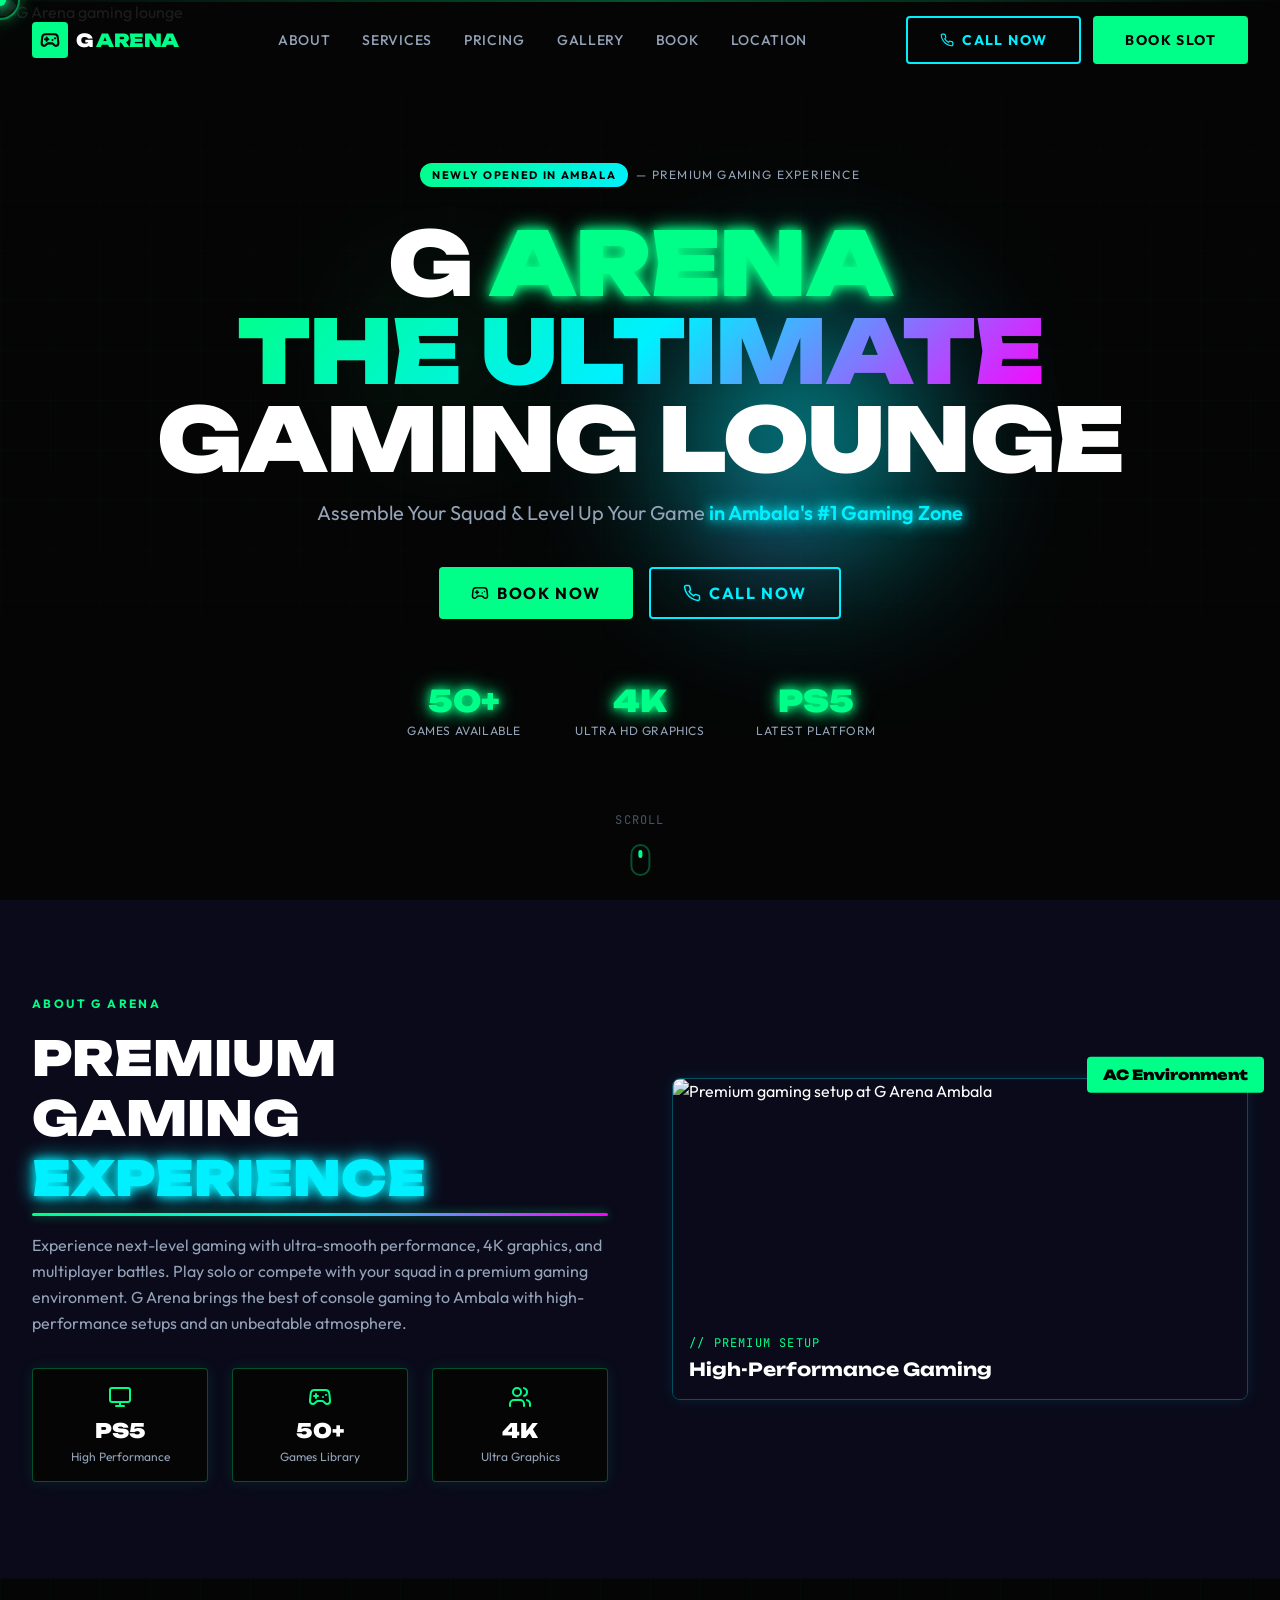
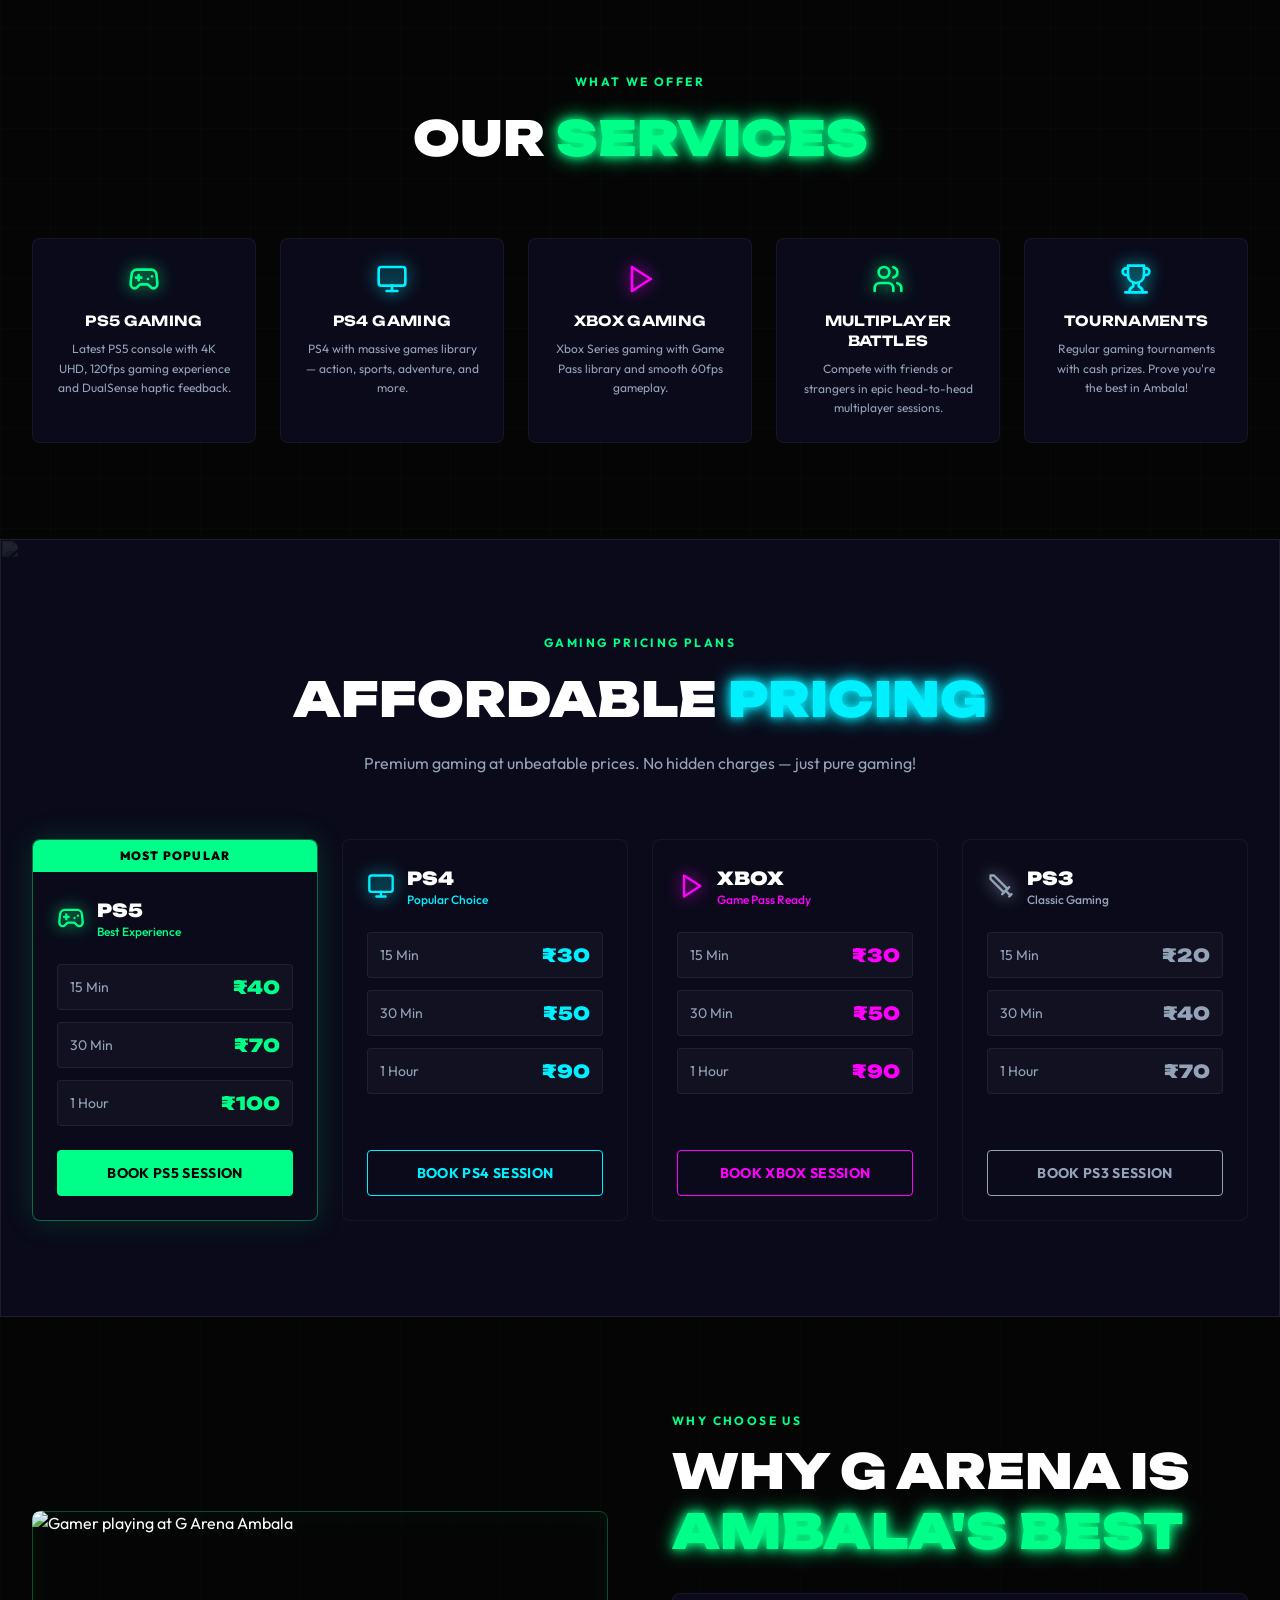
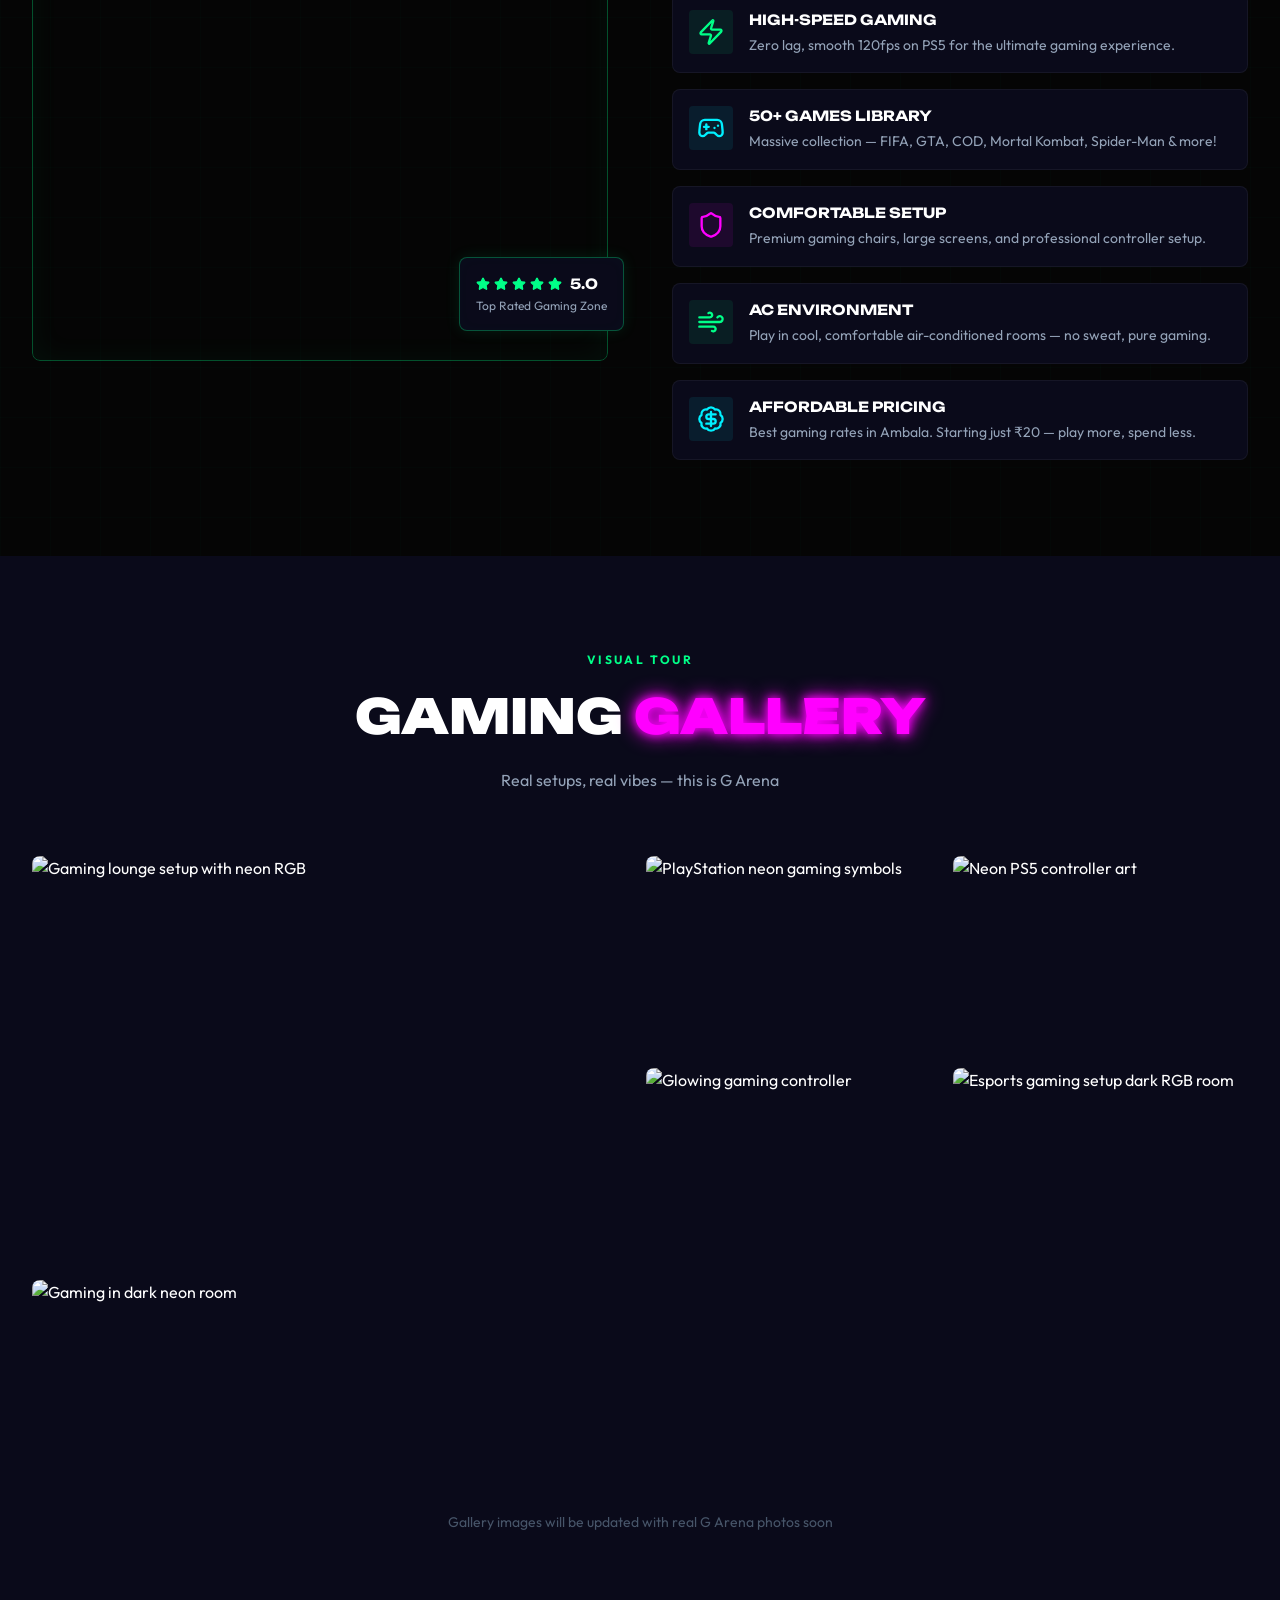
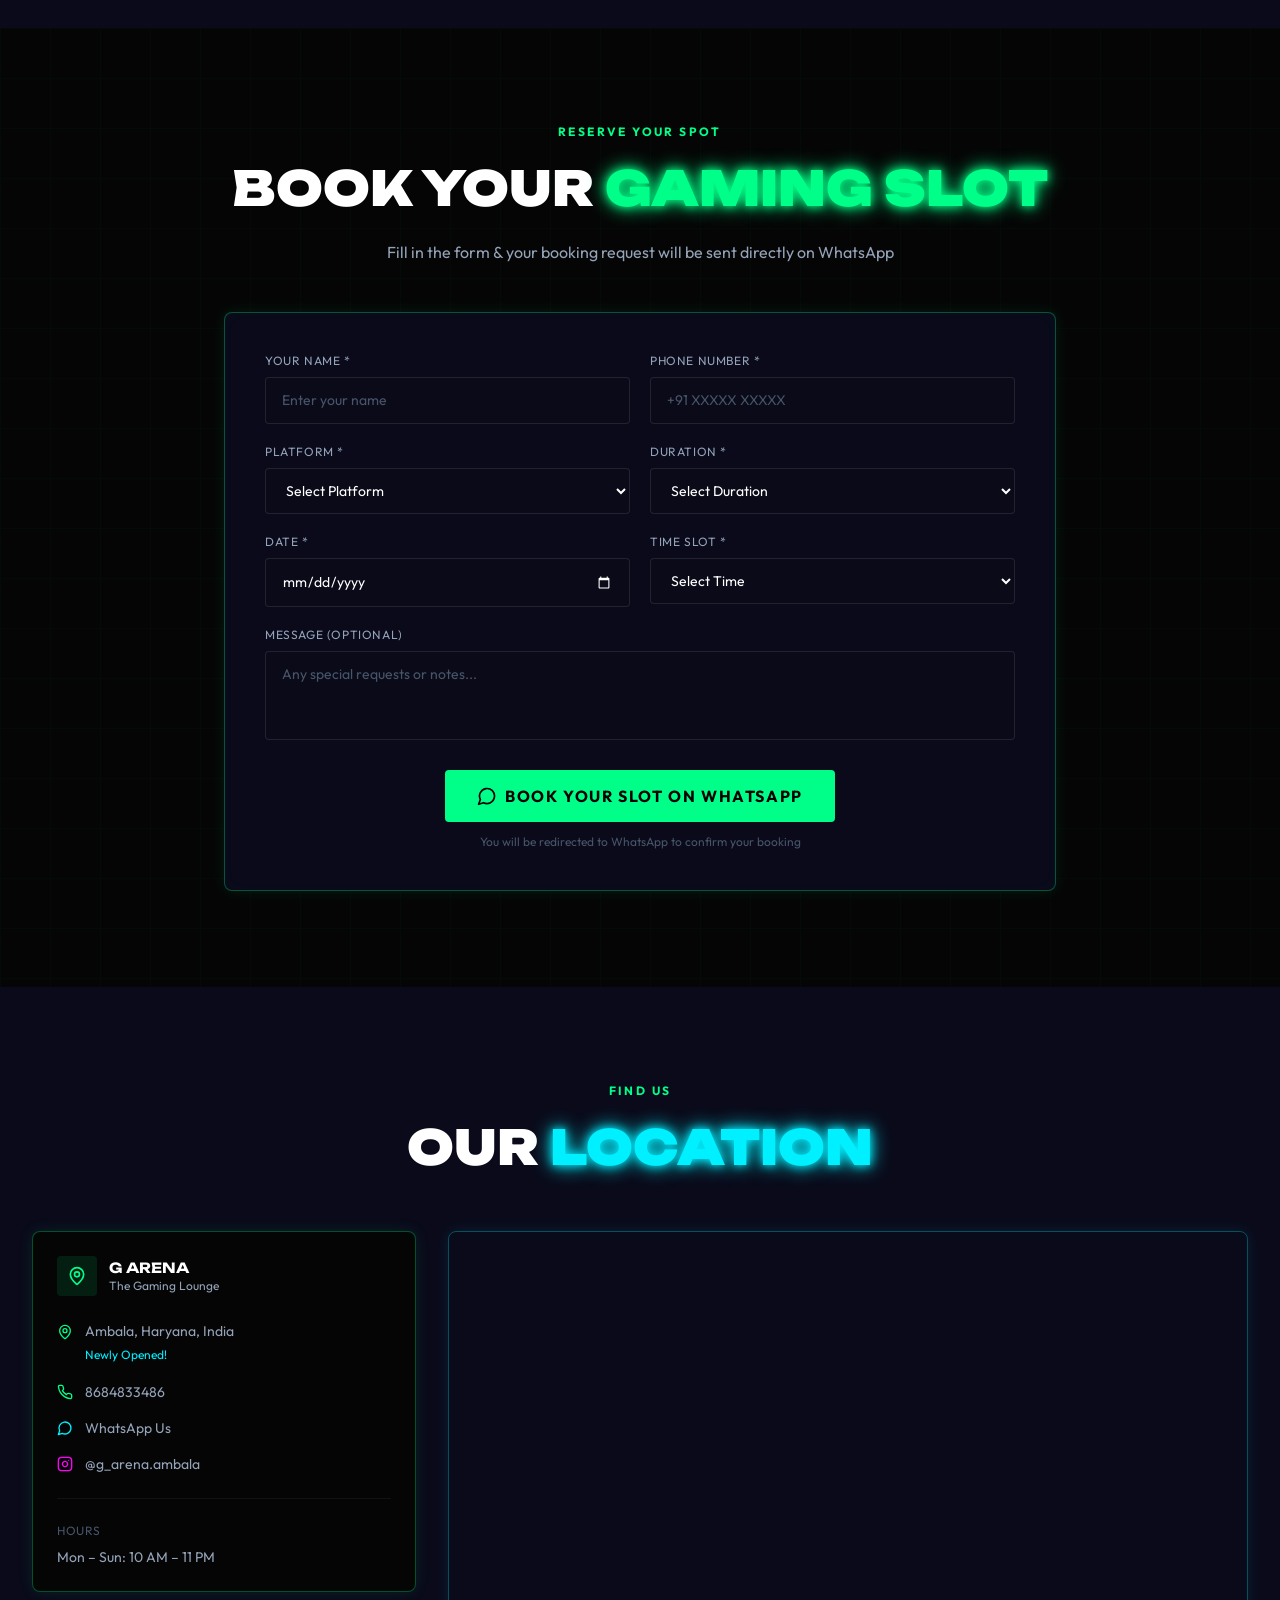
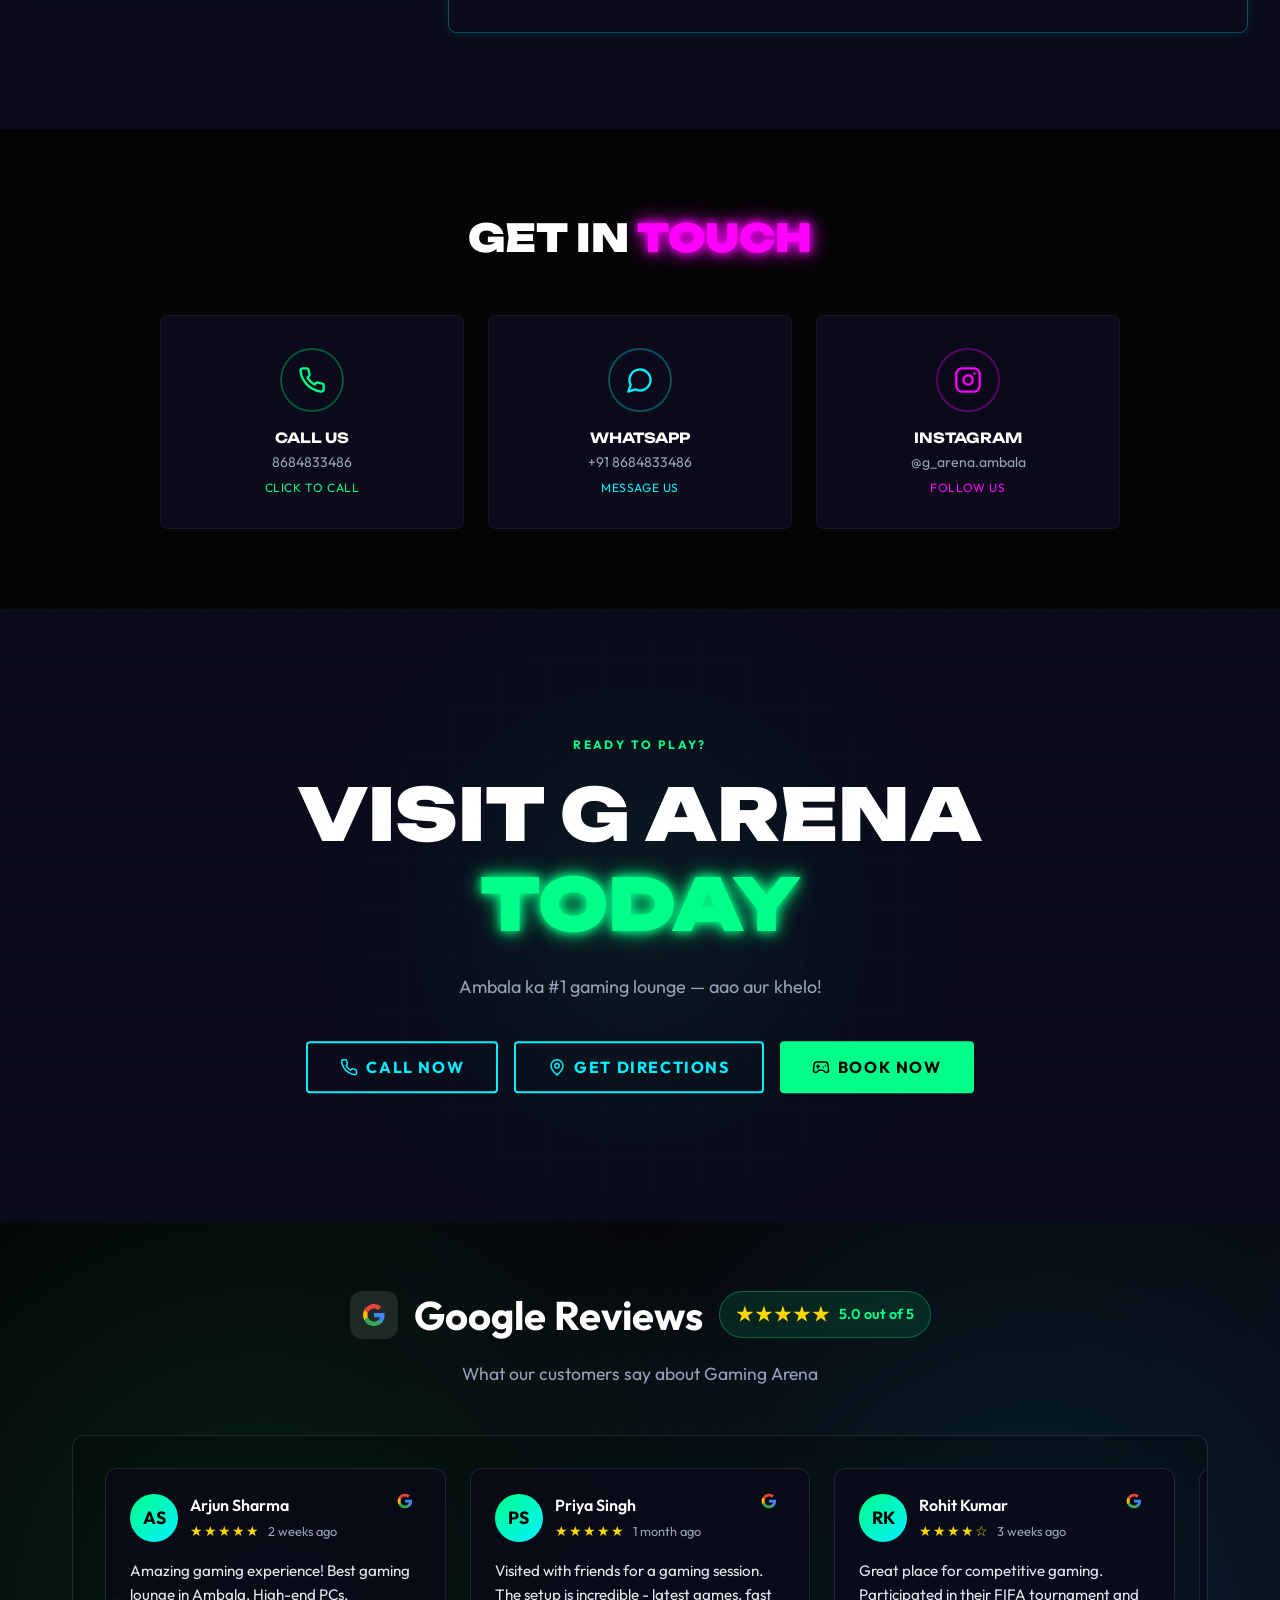
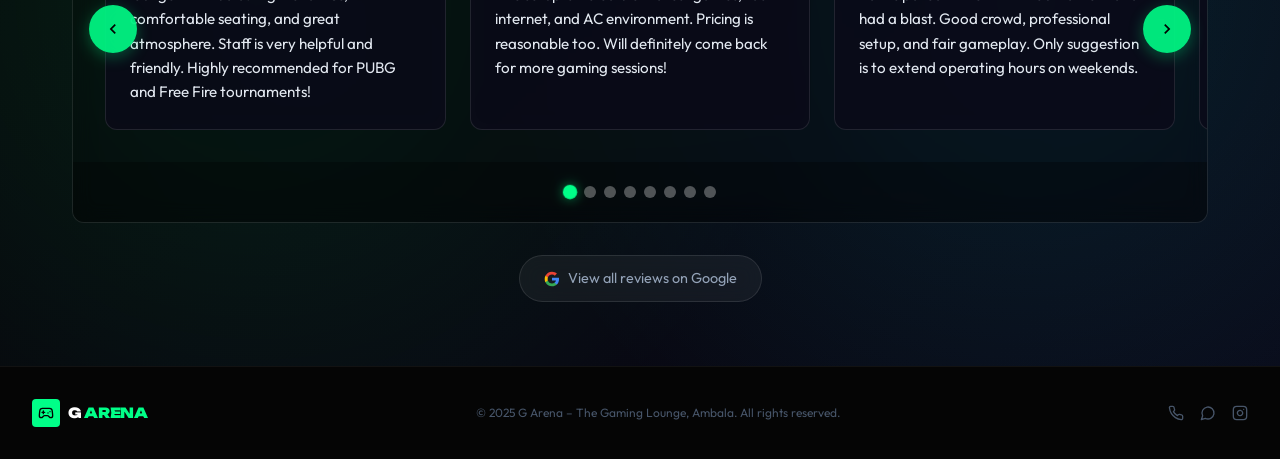
==== commit e91d69d2: "Update print statement from 'Hello' to 'Goodbye'" ====
--- a/index.html
+++ b/index.html
@@ -3258,7 +3258,7 @@
 /*# sourceMappingURL=[data-uri] */</style></head>
     <body>
         <noscript>You need to enable JavaScript to run this app.</noscript>
-        <div id="root"><div x-file-name="App" x-line-number="1049" x-column="4" x-component="div" x-id="App_1049_4" x-dynamic="false" style="background: rgb(5, 5, 5); min-height: 100vh;"><div class="cursor-dot" x-file-name="CustomCursor" x-line-number="112" x-column="6" x-component="div" x-id="CustomCursor_112_6" x-dynamic="false" style="position: fixed; pointer-events: none; width: 12px; height: 12px; background: rgb(0, 255, 136); box-shadow: rgb(0, 255, 136) 0px 0px 10px, rgb(0, 255, 136) 0px 0px 20px, rgb(0, 255, 136) 0px 0px 40px; left: 460px; top: 362px;"></div><div class="cursor-ring" x-file-name="CustomCursor" x-line-number="113" x-column="6" x-component="div" x-id="CustomCursor_113_6" x-dynamic="false" style="position: fixed; pointer-events: none; left: 460px; top: 362px; width: 40px; height: 40px; border-color: rgba(0, 255, 136, 0.5);"></div><nav class="fixed w-full z-50 transition-all duration-300 bg-black/80 backdrop-blur-xl border-b border-white/10 shadow-[0_4px_30px_rgba(0,255,136,0.05)]" x-file-name="App" x-line-number="52" x-column="4" x-component="nav" x-id="App_52_4" x-dynamic="false" style="opacity: 1; transform: none;"><div class="max-w-7xl mx-auto px-4 sm:px-6 lg:px-8" x-file-name="App" x-line-number="62" x-column="6" x-component="div" x-id="App_62_6" x-dynamic="false"><div class="flex items-center justify-between h-16 lg:h-20" x-file-name="App" x-line-number="63" x-column="8" x-component="div" x-id="App_63_8" x-dynamic="false"><a href="https://digitaltoshu.github.io/g-arena-web/#" class="flex items-center gap-2 no-underline" data-testid="nav-logo" x-file-name="App" x-line-number="65" x-column="10" x-component="a" x-id="App_65_10" x-dynamic="false"><div class="w-9 h-9 rounded bg-[#00ff88] flex items-center justify-center" x-file-name="App" x-line-number="67" x-column="12" x-component="div" x-id="App_67_12" x-dynamic="false"><svg xmlns="http://www.w3.org/2000/svg" width="20" height="20" viewBox="0 0 24 24" fill="none" stroke="#000" stroke-width="2.5" stroke-linecap="round" stroke-linejoin="round" class="lucide lucide-gamepad2 lucide-gamepad-2" aria-hidden="true" x-file-name="App" x-line-number="68" x-column="14" x-component="Gamepad2" x-id="App_68_14" x-dynamic="false"><line x1="6" x2="10" y1="11" y2="11"></line><line x1="8" x2="8" y1="9" y2="13"></line><line x1="15" x2="15.01" y1="12" y2="12"></line><line x1="18" x2="18.01" y1="10" y2="10"></line><path d="M17.32 5H6.68a4 4 0 0 0-3.978 3.59c-.006.052-.01.101-.017.152C2.604 9.416 2 14.456 2 16a3 3 0 0 0 3 3c1 0 1.5-.5 2-1l1.414-1.414A2 2 0 0 1 9.828 16h4.344a2 2 0 0 1 1.414.586L17 18c.5.5 1 1 2 1a3 3 0 0 0 3-3c0-1.545-.604-6.584-.685-7.258-.007-.05-.011-.1-.017-.151A4 4 0 0 0 17.32 5z"></path></svg></div><span class="font-black uppercase tracking-tight text-white" x-file-name="App" x-line-number="70" x-column="12" x-component="span" x-id="App_70_12" x-dynamic="false" style="font-family: Unbounded; font-size: 18px;">G <span class="text-[#00ff88]" x-file-name="App" x-line-number="71" x-column="16" x-component="span" x-id="App_71_16" x-dynamic="false">ARENA</span></span></a><div class="hidden lg:flex items-center gap-8" x-file-name="App" x-line-number="76" x-column="10" x-component="div" x-id="App_76_10" x-dynamic="true" x-source-type="computed" x-source-editable="false"><button class="nav-link bg-transparent border-none text-[#94A3B8] font-medium text-sm tracking-wider uppercase hover:text-[#00ff88] transition-colors" data-testid="nav-about" x-file-name="App" x-line-number="78" x-column="14" x-component="button" x-id="App_78_14" x-dynamic="true" x-source-type="static-imported" x-source-var="navLinks" x-source-file-abs="/app/frontend/src/App.js" x-source-line="37" x-source-path="label" x-source-editable="true" x-array-var="navLinks" x-array-line="37" x-array-item-param="link" style="font-family: Outfit;">About</button><button class="nav-link bg-transparent border-none text-[#94A3B8] font-medium text-sm tracking-wider uppercase hover:text-[#00ff88] transition-colors" data-testid="nav-services" x-file-name="App" x-line-number="78" x-column="14" x-component="button" x-id="App_78_14" x-dynamic="true" x-source-type="static-imported" x-source-var="navLinks" x-source-file-abs="/app/frontend/src/App.js" x-source-line="37" x-source-path="label" x-source-editable="true" x-array-var="navLinks" x-array-line="37" x-array-item-param="link" style="font-family: Outfit;">Services</button><button class="nav-link bg-transparent border-none text-[#94A3B8] font-medium text-sm tracking-wider uppercase hover:text-[#00ff88] transition-colors" data-testid="nav-pricing" x-file-name="App" x-line-number="78" x-column="14" x-component="button" x-id="App_78_14" x-dynamic="true" x-source-type="static-imported" x-source-var="navLinks" x-source-file-abs="/app/frontend/src/App.js" x-source-line="37" x-source-path="label" x-source-editable="true" x-array-var="navLinks" x-array-line="37" x-array-item-param="link" style="font-family: Outfit;">Pricing</button><button class="nav-link bg-transparent border-none text-[#94A3B8] font-medium text-sm tracking-wider uppercase hover:text-[#00ff88] transition-colors" data-testid="nav-gallery" x-file-name="App" x-line-number="78" x-column="14" x-component="button" x-id="App_78_14" x-dynamic="true" x-source-type="static-imported" x-source-var="navLinks" x-source-file-abs="/app/frontend/src/App.js" x-source-line="37" x-source-path="label" x-source-editable="true" x-array-var="navLinks" x-array-line="37" x-array-item-param="link" style="font-family: Outfit;">Gallery</button><button class="nav-link bg-transparent border-none text-[#94A3B8] font-medium text-sm tracking-wider uppercase hover:text-[#00ff88] transition-colors" data-testid="nav-book" x-file-name="App" x-line-number="78" x-column="14" x-component="button" x-id="App_78_14" x-dynamic="true" x-source-type="static-imported" x-source-var="navLinks" x-source-file-abs="/app/frontend/src/App.js" x-source-line="37" x-source-path="label" x-source-editable="true" x-array-var="navLinks" x-array-line="37" x-array-item-param="link" style="font-family: Outfit;">Book</button><button class="nav-link bg-transparent border-none text-[#94A3B8] font-medium text-sm tracking-wider uppercase hover:text-[#00ff88] transition-colors" data-testid="nav-location" x-file-name="App" x-line-number="78" x-column="14" x-component="button" x-id="App_78_14" x-dynamic="true" x-source-type="static-imported" x-source-var="navLinks" x-source-file-abs="/app/frontend/src/App.js" x-source-line="37" x-source-path="label" x-source-editable="true" x-array-var="navLinks" x-array-line="37" x-array-item-param="link" style="font-family: Outfit;">Location</button></div><div class="hidden lg:flex items-center gap-3" x-file-name="App" x-line-number="87" x-column="10" x-component="div" x-id="App_87_10" x-dynamic="false"><a href="tel:8684833486" data-testid="nav-call-btn" class="btn-secondary text-sm py-2 px-5 no-underline" x-file-name="App" x-line-number="88" x-column="12" x-component="a" x-id="App_88_12" x-dynamic="false"><svg xmlns="http://www.w3.org/2000/svg" width="14" height="14" viewBox="0 0 24 24" fill="none" stroke="currentColor" stroke-width="2" stroke-linecap="round" stroke-linejoin="round" class="lucide lucide-phone" aria-hidden="true" x-file-name="App" x-line-number="90" x-column="14" x-component="Phone" x-id="App_90_14" x-dynamic="false"><path d="M22 16.92v3a2 2 0 0 1-2.18 2 19.79 19.79 0 0 1-8.63-3.07 19.5 19.5 0 0 1-6-6 19.79 19.79 0 0 1-3.07-8.67A2 2 0 0 1 4.11 2h3a2 2 0 0 1 2 1.72 12.84 12.84 0 0 0 .7 2.81 2 2 0 0 1-.45 2.11L8.09 9.91a16 16 0 0 0 6 6l1.27-1.27a2 2 0 0 1 2.11-.45 12.84 12.84 0 0 0 2.81.7A2 2 0 0 1 22 16.92z"></path></svg> Call Now</a><button data-testid="nav-book-btn" class="btn-primary text-sm py-2 px-5" x-file-name="App" x-line-number="92" x-column="12" x-component="button" x-id="App_92_12" x-dynamic="false">Book Slot</button></div><button data-testid="mobile-menu-toggle" class="lg:hidden text-white p-2 rounded border border-white/10 bg-black/40" x-file-name="App" x-line-number="99" x-column="10" x-component="button" x-id="App_99_10" x-dynamic="true" x-source-type="computed" x-source-editable="false"><svg xmlns="http://www.w3.org/2000/svg" width="20" height="20" viewBox="0 0 24 24" fill="none" stroke="currentColor" stroke-width="2" stroke-linecap="round" stroke-linejoin="round" class="lucide lucide-menu" aria-hidden="true"><path d="M4 12h16"></path><path d="M4 18h16"></path><path d="M4 6h16"></path></svg></button></div></div></nav><section id="hero" class="relative min-h-screen flex items-center justify-center overflow-hidden scanline" data-testid="hero-section" x-file-name="App" x-line-number="140" x-column="4" x-component="section" x-id="App_140_4" x-dynamic="false" style="background: rgb(5, 5, 5);"><div class="grid-bg absolute inset-0 opacity-60" x-file-name="App" x-line-number="143" x-column="6" x-component="div" x-id="App_143_6" x-dynamic="false"></div><div class="absolute inset-0" x-file-name="App" x-line-number="146" x-column="6" x-component="div" x-id="App_146_6" x-dynamic="false"><img alt="G Arena gaming lounge" class="w-full h-full object-cover opacity-30" x-file-name="App" x-line-number="147" x-column="8" x-component="img" x-id="App_147_8" x-dynamic="false" src="./Gaming Arena_files/00ecfa0c8595eb951e617307dcd1af5b2f0e731937de6d4367e16e0a7fa1d412.png"><div class="hero-overlay absolute inset-0" x-file-name="App" x-line-number="152" x-column="8" x-component="div" x-id="App_152_8" x-dynamic="false"></div></div><div class="absolute top-1/4 left-1/4 w-64 h-64 rounded-full opacity-10" x-file-name="App" x-line-number="156" x-column="6" x-component="div" x-id="App_156_6" x-dynamic="false" style="background: radial-gradient(circle, rgb(0, 255, 136) 0%, transparent 70%); filter: blur(60px);"></div><div class="absolute bottom-1/3 right-1/4 w-80 h-80 rounded-full opacity-8" x-file-name="App" x-line-number="158" x-column="6" x-component="div" x-id="App_158_6" x-dynamic="false" style="background: radial-gradient(circle, rgb(0, 240, 255) 0%, transparent 70%); filter: blur(80px);"></div><div class="absolute top-1/2 right-1/3 w-40 h-40 rounded-full opacity-10" x-file-name="App" x-line-number="160" x-column="6" x-component="div" x-id="App_160_6" x-dynamic="false" style="background: radial-gradient(circle, rgb(255, 0, 255) 0%, transparent 70%); filter: blur(40px);"></div><div class="relative z-10 max-w-5xl mx-auto px-4 text-center" x-file-name="App" x-line-number="163" x-column="6" x-component="div" x-id="App_163_6" x-dynamic="false"><div class="inline-flex items-center gap-2 mb-8" x-file-name="App" x-line-number="165" x-column="8" x-component="div" x-id="App_165_8" x-dynamic="false" style="opacity: 1; transform: none;"><span class="badge-new" data-testid="hero-new-badge" x-file-name="App" x-line-number="167" x-column="10" x-component="span" x-id="App_167_10" x-dynamic="false">Newly Opened in Ambala</span><span class="text-xs text-[#94A3B8] tracking-widest uppercase" x-file-name="App" x-line-number="168" x-column="10" x-component="span" x-id="App_168_10" x-dynamic="false" style="font-family: Outfit;">— Premium Gaming Experience</span></div><h1 class="font-black uppercase text-white mb-4 leading-none glitch-text" data-testid="hero-heading" x-file-name="App" x-line-number="174" x-column="8" x-component="h1" x-id="App_174_8" x-dynamic="true" x-source-type="unknown" x-source-editable="false" style="font-family: Unbounded; font-size: clamp(2.5rem, 8vw, 5.5rem); letter-spacing: -0.02em; opacity: 1; transform: none;">G<span data-ve-dynamic="true" x-excluded="true" x-file-name="App" x-line-number="174" x-column="8" x-component="h1" x-id="App_174_8_expr1" x-dynamic="true" x-source-type="unknown" x-source-editable="false" style="display: contents;"> </span><span class="neon-green" x-file-name="App" x-line-number="178" x-column="16" x-component="span" x-id="App_178_16" x-dynamic="false">ARENA</span><br x-file-name="App" x-line-number="179" x-column="10" x-component="br" x-id="App_179_10" x-dynamic="false"><span class="text-transparent bg-clip-text" x-file-name="App" x-line-number="180" x-column="10" x-component="span" x-id="App_180_10" x-dynamic="false" style="background-image: linear-gradient(135deg, rgb(0, 255, 136), rgb(0, 240, 255), rgb(255, 0, 255));">THE ULTIMATE</span><br x-file-name="App" x-line-number="184" x-column="10" x-component="br" x-id="App_184_10" x-dynamic="false">GAMING LOUNGE</h1><p class="text-lg sm:text-xl text-[#94A3B8] mb-10 max-w-2xl mx-auto leading-relaxed" data-testid="hero-subheading" x-file-name="App" x-line-number="189" x-column="8" x-component="p" x-id="App_189_8" x-dynamic="true" x-source-type="unknown" x-source-editable="false" style="font-family: Outfit; opacity: 1; transform: none;">Assemble Your Squad &amp; Level Up Your Game<span data-ve-dynamic="true" x-excluded="true" x-file-name="App" x-line-number="189" x-column="8" x-component="p" x-id="App_189_8_expr1" x-dynamic="true" x-source-type="unknown" x-source-editable="false" style="display: contents;"> </span><span class="neon-blue font-semibold" x-file-name="App" x-line-number="193" x-column="10" x-component="span" x-id="App_193_10" x-dynamic="false">in Ambala's #1 Gaming Zone</span></p><div class="flex flex-col sm:flex-row gap-4 justify-center items-center" x-file-name="App" x-line-number="197" x-column="8" x-component="div" x-id="App_197_8" x-dynamic="false" style="opacity: 1; transform: none;"><button class="btn-primary text-base px-8 py-4 w-full sm:w-auto" data-testid="hero-book-now-btn" x-file-name="App" x-line-number="199" x-column="10" x-component="button" x-id="App_199_10" x-dynamic="false"><svg xmlns="http://www.w3.org/2000/svg" width="18" height="18" viewBox="0 0 24 24" fill="none" stroke="currentColor" stroke-width="2" stroke-linecap="round" stroke-linejoin="round" class="lucide lucide-gamepad2 lucide-gamepad-2" aria-hidden="true" x-file-name="App" x-line-number="201" x-column="12" x-component="Gamepad2" x-id="App_201_12" x-dynamic="false"><line x1="6" x2="10" y1="11" y2="11"></line><line x1="8" x2="8" y1="9" y2="13"></line><line x1="15" x2="15.01" y1="12" y2="12"></line><line x1="18" x2="18.01" y1="10" y2="10"></line><path d="M17.32 5H6.68a4 4 0 0 0-3.978 3.59c-.006.052-.01.101-.017.152C2.604 9.416 2 14.456 2 16a3 3 0 0 0 3 3c1 0 1.5-.5 2-1l1.414-1.414A2 2 0 0 1 9.828 16h4.344a2 2 0 0 1 1.414.586L17 18c.5.5 1 1 2 1a3 3 0 0 0 3-3c0-1.545-.604-6.584-.685-7.258-.007-.05-.011-.1-.017-.151A4 4 0 0 0 17.32 5z"></path></svg> Book Now</button><a href="tel:8684833486" class="btn-secondary text-base px-8 py-4 w-full sm:w-auto no-underline justify-center" data-testid="hero-call-now-btn" x-file-name="App" x-line-number="203" x-column="10" x-component="a" x-id="App_203_10" x-dynamic="false"><svg xmlns="http://www.w3.org/2000/svg" width="18" height="18" viewBox="0 0 24 24" fill="none" stroke="currentColor" stroke-width="2" stroke-linecap="round" stroke-linejoin="round" class="lucide lucide-phone" aria-hidden="true" x-file-name="App" x-line-number="205" x-column="12" x-component="Phone" x-id="App_205_12" x-dynamic="false"><path d="M22 16.92v3a2 2 0 0 1-2.18 2 19.79 19.79 0 0 1-8.63-3.07 19.5 19.5 0 0 1-6-6 19.79 19.79 0 0 1-3.07-8.67A2 2 0 0 1 4.11 2h3a2 2 0 0 1 2 1.72 12.84 12.84 0 0 0 .7 2.81 2 2 0 0 1-.45 2.11L8.09 9.91a16 16 0 0 0 6 6l1.27-1.27a2 2 0 0 1 2.11-.45 12.84 12.84 0 0 0 2.81.7A2 2 0 0 1 22 16.92z"></path></svg> Call Now</a></div><div class="mt-16 grid grid-cols-3 gap-4 max-w-lg mx-auto" x-file-name="App" x-line-number="210" x-column="8" x-component="div" x-id="App_210_8" x-dynamic="true" x-source-type="computed" x-source-editable="false" style="opacity: 1; transform: none;"><div class="text-center" data-testid="hero-stat-games" x-file-name="App" x-line-number="217" x-column="12" x-component="div" x-id="App_217_12" x-dynamic="false"><div class="text-2xl sm:text-3xl font-black neon-green" x-file-name="App" x-line-number="218" x-column="14" x-component="div" x-id="App_218_14" x-dynamic="true" x-source-type="static-local" x-source-file="/app/frontend/src/App.js" x-source-file-abs="/app/frontend/src/App.js" x-source-line="212" x-source-path="val" x-source-editable="true" x-array-file="/app/frontend/src/App.js" x-array-line="212" x-array-item-param="s" x-array-inline="true" style="font-family: Unbounded;">50+</div><div class="text-xs text-[#94A3B8] mt-1 uppercase tracking-wider" x-file-name="App" x-line-number="219" x-column="14" x-component="div" x-id="App_219_14" x-dynamic="true" x-source-type="static-local" x-source-file="/app/frontend/src/App.js" x-source-file-abs="/app/frontend/src/App.js" x-source-line="212" x-source-path="label" x-source-editable="true" x-array-file="/app/frontend/src/App.js" x-array-line="212" x-array-item-param="s" x-array-inline="true" style="font-family: Outfit;">Games Available</div></div><div class="text-center" data-testid="hero-stat-ultra" x-file-name="App" x-line-number="217" x-column="12" x-component="div" x-id="App_217_12" x-dynamic="false"><div class="text-2xl sm:text-3xl font-black neon-green" x-file-name="App" x-line-number="218" x-column="14" x-component="div" x-id="App_218_14" x-dynamic="true" x-source-type="static-local" x-source-file="/app/frontend/src/App.js" x-source-file-abs="/app/frontend/src/App.js" x-source-line="212" x-source-path="val" x-source-editable="true" x-array-file="/app/frontend/src/App.js" x-array-line="212" x-array-item-param="s" x-array-inline="true" style="font-family: Unbounded;">4K</div><div class="text-xs text-[#94A3B8] mt-1 uppercase tracking-wider" x-file-name="App" x-line-number="219" x-column="14" x-component="div" x-id="App_219_14" x-dynamic="true" x-source-type="static-local" x-source-file="/app/frontend/src/App.js" x-source-file-abs="/app/frontend/src/App.js" x-source-line="212" x-source-path="label" x-source-editable="true" x-array-file="/app/frontend/src/App.js" x-array-line="212" x-array-item-param="s" x-array-inline="true" style="font-family: Outfit;">Ultra HD Graphics</div></div><div class="text-center" data-testid="hero-stat-latest" x-file-name="App" x-line-number="217" x-column="12" x-component="div" x-id="App_217_12" x-dynamic="false"><div class="text-2xl sm:text-3xl font-black neon-green" x-file-name="App" x-line-number="218" x-column="14" x-component="div" x-id="App_218_14" x-dynamic="true" x-source-type="static-local" x-source-file="/app/frontend/src/App.js" x-source-file-abs="/app/frontend/src/App.js" x-source-line="212" x-source-path="val" x-source-editable="true" x-array-file="/app/frontend/src/App.js" x-array-line="212" x-array-item-param="s" x-array-inline="true" style="font-family: Unbounded;">PS5</div><div class="text-xs text-[#94A3B8] mt-1 uppercase tracking-wider" x-file-name="App" x-line-number="219" x-column="14" x-component="div" x-id="App_219_14" x-dynamic="true" x-source-type="static-local" x-source-file="/app/frontend/src/App.js" x-source-file-abs="/app/frontend/src/App.js" x-source-line="212" x-source-path="label" x-source-editable="true" x-array-file="/app/frontend/src/App.js" x-array-line="212" x-array-item-param="s" x-array-inline="true" style="font-family: Outfit;">Latest Platform</div></div></div></div><div class="absolute bottom-8 left-1/2 -translate-x-1/2" x-file-name="App" x-line-number="226" x-column="6" x-component="div" x-id="App_226_6" x-dynamic="false" style="opacity: 1;"><div class="flex flex-col items-center gap-2" x-file-name="App" x-line-number="228" x-column="8" x-component="div" x-id="App_228_8" x-dynamic="false"><span class="text-xs text-[#475569] uppercase tracking-widest" x-file-name="App" x-line-number="229" x-column="10" x-component="span" x-id="App_229_10" x-dynamic="false" style="font-family: &quot;JetBrains Mono&quot;;">scroll</span><div class="w-5 h-8 border-2 border-[#00ff88]/30 rounded-full flex justify-center pt-1" x-file-name="App" x-line-number="230" x-column="10" x-component="div" x-id="App_230_10" x-dynamic="false" style="transform: translateY(7.46423px);"><div class="w-1 h-2 bg-[#00ff88] rounded-full" x-file-name="App" x-line-number="232" x-column="12" x-component="div" x-id="App_232_12" x-dynamic="false"></div></div></div></div></section><section id="about" class="relative py-24 overflow-hidden" data-testid="about-section" x-file-name="App" x-line-number="246" x-column="4" x-component="section" x-id="App_246_4" x-dynamic="false" style="background: rgb(10, 10, 26);"><div class="max-w-7xl mx-auto px-4 sm:px-6 lg:px-8" x-file-name="App" x-line-number="248" x-column="6" x-component="div" x-id="App_248_6" x-dynamic="false"><div class="grid lg:grid-cols-2 gap-16 items-center" x-file-name="App" x-line-number="249" x-column="8" x-component="div" x-id="App_249_8" x-dynamic="false"><div x-file-name="App" x-line-number="251" x-column="10" x-component="div" x-id="App_251_10" x-dynamic="false"><span class="text-xs uppercase tracking-[0.2em] font-bold text-[#00ff88] mb-4 block" x-file-name="App" x-line-number="252" x-column="12" x-component="span" x-id="App_252_12" x-dynamic="false" style="font-family: Outfit; opacity: 1; transform: none;">About G Arena</span><h2 class="font-black uppercase text-white mb-6 leading-tight section-title-underline" data-testid="about-heading" x-file-name="App" x-line-number="256" x-column="12" x-component="h2" x-id="App_256_12" x-dynamic="false" style="font-family: Unbounded; font-size: clamp(1.8rem, 4vw, 3rem); opacity: 1; transform: none;">Premium Gaming<br x-file-name="App" x-line-number="259" x-column="28" x-component="br" x-id="App_259_28" x-dynamic="false"><span class="neon-blue" x-file-name="App" x-line-number="259" x-column="34" x-component="span" x-id="App_259_34" x-dynamic="false">Experience</span></h2><p class="text-[#94A3B8] text-base leading-relaxed mb-8" x-file-name="App" x-line-number="261" x-column="12" x-component="p" x-id="App_261_12" x-dynamic="false" style="font-family: Outfit; opacity: 1; transform: none;">Experience next-level gaming with ultra-smooth performance, 4K graphics, and multiplayer battles. Play solo or compete with your squad in a premium gaming environment. G Arena brings the best of console gaming to Ambala with high-performance setups and an unbeatable atmosphere.</p><div class="grid grid-cols-3 gap-6" x-file-name="App" x-line-number="268" x-column="12" x-component="div" x-id="App_268_12" x-dynamic="true" x-source-type="computed" x-source-editable="false"><div class="text-center p-4 rounded neon-border-green bg-[#050505] hover-glow-green transition-all" data-testid="about-stat-high" x-file-name="App" x-line-number="274" x-column="16" x-component="div" x-id="App_274_16" x-dynamic="false" style="opacity: 1; transform: none;"><div class="text-[#00ff88] flex justify-center mb-2" x-file-name="App" x-line-number="277" x-column="18" x-component="div" x-id="App_277_18" x-dynamic="true" x-source-type="static-local" x-source-file="/app/frontend/src/App.js" x-source-file-abs="/app/frontend/src/App.js" x-source-line="269" x-source-path="icon" x-source-editable="true" x-array-file="/app/frontend/src/App.js" x-array-line="269" x-array-item-param="item" x-array-inline="true"><svg xmlns="http://www.w3.org/2000/svg" width="24" height="24" viewBox="0 0 24 24" fill="none" stroke="currentColor" stroke-width="2" stroke-linecap="round" stroke-linejoin="round" class="lucide lucide-monitor" aria-hidden="true" x-file-name="App" x-line-number="270" x-column="24" x-component="Monitor" x-id="App_270_24" x-dynamic="false"><rect width="20" height="14" x="2" y="3" rx="2"></rect><line x1="8" x2="16" y1="21" y2="21"></line><line x1="12" x2="12" y1="17" y2="21"></line></svg></div><div class="text-xl font-black text-white" x-file-name="App" x-line-number="278" x-column="18" x-component="div" x-id="App_278_18" x-dynamic="true" x-source-type="static-local" x-source-file="/app/frontend/src/App.js" x-source-file-abs="/app/frontend/src/App.js" x-source-line="269" x-source-path="val" x-source-editable="true" x-array-file="/app/frontend/src/App.js" x-array-line="269" x-array-item-param="item" x-array-inline="true" style="font-family: Unbounded;">PS5</div><div class="text-xs text-[#94A3B8] mt-1" x-file-name="App" x-line-number="279" x-column="18" x-component="div" x-id="App_279_18" x-dynamic="true" x-source-type="static-local" x-source-file="/app/frontend/src/App.js" x-source-file-abs="/app/frontend/src/App.js" x-source-line="269" x-source-path="label" x-source-editable="true" x-array-file="/app/frontend/src/App.js" x-array-line="269" x-array-item-param="item" x-array-inline="true" style="font-family: Outfit;">High Performance</div></div><div class="text-center p-4 rounded neon-border-green bg-[#050505] hover-glow-green transition-all" data-testid="about-stat-games" x-file-name="App" x-line-number="274" x-column="16" x-component="div" x-id="App_274_16" x-dynamic="false" style="opacity: 1; transform: none;"><div class="text-[#00ff88] flex justify-center mb-2" x-file-name="App" x-line-number="277" x-column="18" x-component="div" x-id="App_277_18" x-dynamic="true" x-source-type="static-local" x-source-file="/app/frontend/src/App.js" x-source-file-abs="/app/frontend/src/App.js" x-source-line="269" x-source-path="icon" x-source-editable="true" x-array-file="/app/frontend/src/App.js" x-array-line="269" x-array-item-param="item" x-array-inline="true"><svg xmlns="http://www.w3.org/2000/svg" width="24" height="24" viewBox="0 0 24 24" fill="none" stroke="currentColor" stroke-width="2" stroke-linecap="round" stroke-linejoin="round" class="lucide lucide-gamepad2 lucide-gamepad-2" aria-hidden="true" x-file-name="App" x-line-number="271" x-column="24" x-component="Gamepad2" x-id="App_271_24" x-dynamic="false"><line x1="6" x2="10" y1="11" y2="11"></line><line x1="8" x2="8" y1="9" y2="13"></line><line x1="15" x2="15.01" y1="12" y2="12"></line><line x1="18" x2="18.01" y1="10" y2="10"></line><path d="M17.32 5H6.68a4 4 0 0 0-3.978 3.59c-.006.052-.01.101-.017.152C2.604 9.416 2 14.456 2 16a3 3 0 0 0 3 3c1 0 1.5-.5 2-1l1.414-1.414A2 2 0 0 1 9.828 16h4.344a2 2 0 0 1 1.414.586L17 18c.5.5 1 1 2 1a3 3 0 0 0 3-3c0-1.545-.604-6.584-.685-7.258-.007-.05-.011-.1-.017-.151A4 4 0 0 0 17.32 5z"></path></svg></div><div class="text-xl font-black text-white" x-file-name="App" x-line-number="278" x-column="18" x-component="div" x-id="App_278_18" x-dynamic="true" x-source-type="static-local" x-source-file="/app/frontend/src/App.js" x-source-file-abs="/app/frontend/src/App.js" x-source-line="269" x-source-path="val" x-source-editable="true" x-array-file="/app/frontend/src/App.js" x-array-line="269" x-array-item-param="item" x-array-inline="true" style="font-family: Unbounded;">50+</div><div class="text-xs text-[#94A3B8] mt-1" x-file-name="App" x-line-number="279" x-column="18" x-component="div" x-id="App_279_18" x-dynamic="true" x-source-type="static-local" x-source-file="/app/frontend/src/App.js" x-source-file-abs="/app/frontend/src/App.js" x-source-line="269" x-source-path="label" x-source-editable="true" x-array-file="/app/frontend/src/App.js" x-array-line="269" x-array-item-param="item" x-array-inline="true" style="font-family: Outfit;">Games Library</div></div><div class="text-center p-4 rounded neon-border-green bg-[#050505] hover-glow-green transition-all" data-testid="about-stat-ultra" x-file-name="App" x-line-number="274" x-column="16" x-component="div" x-id="App_274_16" x-dynamic="false" style="opacity: 1; transform: none;"><div class="text-[#00ff88] flex justify-center mb-2" x-file-name="App" x-line-number="277" x-column="18" x-component="div" x-id="App_277_18" x-dynamic="true" x-source-type="static-local" x-source-file="/app/frontend/src/App.js" x-source-file-abs="/app/frontend/src/App.js" x-source-line="269" x-source-path="icon" x-source-editable="true" x-array-file="/app/frontend/src/App.js" x-array-line="269" x-array-item-param="item" x-array-inline="true"><svg xmlns="http://www.w3.org/2000/svg" width="24" height="24" viewBox="0 0 24 24" fill="none" stroke="currentColor" stroke-width="2" stroke-linecap="round" stroke-linejoin="round" class="lucide lucide-users" aria-hidden="true" x-file-name="App" x-line-number="272" x-column="24" x-component="Users" x-id="App_272_24" x-dynamic="false"><path d="M16 21v-2a4 4 0 0 0-4-4H6a4 4 0 0 0-4 4v2"></path><path d="M16 3.128a4 4 0 0 1 0 7.744"></path><path d="M22 21v-2a4 4 0 0 0-3-3.87"></path><circle cx="9" cy="7" r="4"></circle></svg></div><div class="text-xl font-black text-white" x-file-name="App" x-line-number="278" x-column="18" x-component="div" x-id="App_278_18" x-dynamic="true" x-source-type="static-local" x-source-file="/app/frontend/src/App.js" x-source-file-abs="/app/frontend/src/App.js" x-source-line="269" x-source-path="val" x-source-editable="true" x-array-file="/app/frontend/src/App.js" x-array-line="269" x-array-item-param="item" x-array-inline="true" style="font-family: Unbounded;">4K</div><div class="text-xs text-[#94A3B8] mt-1" x-file-name="App" x-line-number="279" x-column="18" x-component="div" x-id="App_279_18" x-dynamic="true" x-source-type="static-local" x-source-file="/app/frontend/src/App.js" x-source-file-abs="/app/frontend/src/App.js" x-source-line="269" x-source-path="label" x-source-editable="true" x-array-file="/app/frontend/src/App.js" x-array-line="269" x-array-item-param="item" x-array-inline="true" style="font-family: Outfit;">Ultra Graphics</div></div></div></div><div class="relative" x-file-name="App" x-line-number="286" x-column="10" x-component="div" x-id="App_286_10" x-dynamic="false" style="opacity: 1; transform: none;"><div class="relative rounded-lg overflow-hidden neon-border-blue" x-file-name="App" x-line-number="288" x-column="12" x-component="div" x-id="App_288_12" x-dynamic="false"><img alt="Premium gaming setup at G Arena Ambala" class="w-full h-80 object-cover" x-file-name="App" x-line-number="289" x-column="14" x-component="img" x-id="App_289_14" x-dynamic="false" src="./Gaming Arena_files/800d10023c46445549d75a6dd64174cba5e08e12d30ffbb26434d14472e958a6.png"><div class="absolute inset-0" x-file-name="App" x-line-number="294" x-column="14" x-component="div" x-id="App_294_14" x-dynamic="false" style="background: linear-gradient(to top, rgb(10, 10, 26) 0%, transparent 60%);"></div><div class="absolute bottom-4 left-4 right-4" x-file-name="App" x-line-number="295" x-column="14" x-component="div" x-id="App_295_14" x-dynamic="false"><div class="text-xs text-[#00ff88] uppercase tracking-widest mb-1" x-file-name="App" x-line-number="296" x-column="16" x-component="div" x-id="App_296_16" x-dynamic="false" style="font-family: &quot;JetBrains Mono&quot;;">// premium setup</div><div class="text-white font-bold text-lg" x-file-name="App" x-line-number="299" x-column="16" x-component="div" x-id="App_299_16" x-dynamic="false" style="font-family: Unbounded;">High-Performance Gaming</div></div></div><div class="absolute -top-4 -right-4 bg-[#00ff88] text-black px-4 py-2 rounded font-black text-sm" x-file-name="App" x-line-number="305" x-column="12" x-component="div" x-id="App_305_12" x-dynamic="false" style="font-family: Unbounded; transform: translateY(-4.52889px);">AC Environment</div></div></div></div></section><section id="services" class="relative py-24" data-testid="services-section" x-file-name="App" x-line-number="331" x-column="4" x-component="section" x-id="App_331_4" x-dynamic="false" style="background: rgb(5, 5, 5);"><div class="absolute inset-0 grid-bg opacity-40" x-file-name="App" x-line-number="333" x-column="6" x-component="div" x-id="App_333_6" x-dynamic="false"></div><div class="relative max-w-7xl mx-auto px-4 sm:px-6 lg:px-8" x-file-name="App" x-line-number="334" x-column="6" x-component="div" x-id="App_334_6" x-dynamic="false"><div class="text-center mb-16" x-file-name="App" x-line-number="335" x-column="8" x-component="div" x-id="App_335_8" x-dynamic="false"><span class="text-xs uppercase tracking-[0.2em] font-bold text-[#00ff88] mb-3 block" x-file-name="App" x-line-number="337" x-column="10" x-component="span" x-id="App_337_10" x-dynamic="false" style="font-family: Outfit; opacity: 1; transform: none;">What We Offer</span><h2 class="font-black uppercase text-white" data-testid="services-heading" x-file-name="App" x-line-number="341" x-column="10" x-component="h2" x-id="App_341_10" x-dynamic="false" style="font-family: Unbounded; font-size: clamp(1.8rem, 4vw, 3rem); opacity: 1; transform: none;">Our <span class="neon-green" x-file-name="App" x-line-number="344" x-column="16" x-component="span" x-id="App_344_16" x-dynamic="false">Services</span></h2></div><div class="grid grid-cols-1 sm:grid-cols-2 lg:grid-cols-3 xl:grid-cols-5 gap-6" x-file-name="App" x-line-number="348" x-column="8" x-component="div" x-id="App_348_8" x-dynamic="true" x-source-type="computed" x-source-editable="false"><div class="group p-6 rounded-lg bg-[#0A0A1A] border border-white/5 hover:border-[#00ff88]/40 transition-all duration-300 hover:-translate-y-2 hover:shadow-[0_20px_40px_rgba(0,255,136,0.1)] text-center" data-testid="service-card-ps5" x-file-name="App" x-line-number="351" x-column="12" x-component="div" x-id="App_351_12" x-dynamic="false" style="opacity: 1; transform: none;"><div class="flex justify-center mb-4 transition-transform group-hover:scale-110" x-file-name="App" x-line-number="354" x-column="14" x-component="div" x-id="App_354_14" x-dynamic="true" x-source-type="static-imported" x-source-var="services" x-source-file-abs="/app/frontend/src/App.js" x-source-line="322" x-source-path="icon" x-source-editable="true" x-array-var="services" x-array-line="322" x-array-item-param="svc" style="color: rgb(0, 255, 136); filter: drop-shadow(rgb(0, 255, 136) 0px 0px 8px);"><svg xmlns="http://www.w3.org/2000/svg" width="32" height="32" viewBox="0 0 24 24" fill="none" stroke="currentColor" stroke-width="2" stroke-linecap="round" stroke-linejoin="round" class="lucide lucide-gamepad2 lucide-gamepad-2" aria-hidden="true" x-file-name="App" x-line-number="323" x-column="12" x-component="Gamepad2" x-id="App_323_12" x-dynamic="false"><line x1="6" x2="10" y1="11" y2="11"></line><line x1="8" x2="8" y1="9" y2="13"></line><line x1="15" x2="15.01" y1="12" y2="12"></line><line x1="18" x2="18.01" y1="10" y2="10"></line><path d="M17.32 5H6.68a4 4 0 0 0-3.978 3.59c-.006.052-.01.101-.017.152C2.604 9.416 2 14.456 2 16a3 3 0 0 0 3 3c1 0 1.5-.5 2-1l1.414-1.414A2 2 0 0 1 9.828 16h4.344a2 2 0 0 1 1.414.586L17 18c.5.5 1 1 2 1a3 3 0 0 0 3-3c0-1.545-.604-6.584-.685-7.258-.007-.05-.011-.1-.017-.151A4 4 0 0 0 17.32 5z"></path></svg></div><h3 class="font-bold text-white mb-2 uppercase text-sm tracking-wide" x-file-name="App" x-line-number="358" x-column="14" x-component="h3" x-id="App_358_14" x-dynamic="true" x-source-type="static-imported" x-source-var="services" x-source-file-abs="/app/frontend/src/App.js" x-source-line="322" x-source-path="title" x-source-editable="true" x-array-var="services" x-array-line="322" x-array-item-param="svc" style="font-family: Unbounded;">PS5 Gaming</h3><p class="text-xs text-[#94A3B8] leading-relaxed" x-file-name="App" x-line-number="360" x-column="14" x-component="p" x-id="App_360_14" x-dynamic="true" x-source-type="static-imported" x-source-var="services" x-source-file-abs="/app/frontend/src/App.js" x-source-line="322" x-source-path="desc" x-source-editable="true" x-array-var="services" x-array-line="322" x-array-item-param="svc" style="font-family: Outfit;">Latest PS5 console with 4K UHD, 120fps gaming experience and DualSense haptic feedback.</p></div><div class="group p-6 rounded-lg bg-[#0A0A1A] border border-white/5 hover:border-[#00ff88]/40 transition-all duration-300 hover:-translate-y-2 hover:shadow-[0_20px_40px_rgba(0,255,136,0.1)] text-center" data-testid="service-card-ps4" x-file-name="App" x-line-number="351" x-column="12" x-component="div" x-id="App_351_12" x-dynamic="false" style="opacity: 1; transform: none;"><div class="flex justify-center mb-4 transition-transform group-hover:scale-110" x-file-name="App" x-line-number="354" x-column="14" x-component="div" x-id="App_354_14" x-dynamic="true" x-source-type="static-imported" x-source-var="services" x-source-file-abs="/app/frontend/src/App.js" x-source-line="322" x-source-path="icon" x-source-editable="true" x-array-var="services" x-array-line="322" x-array-item-param="svc" style="color: rgb(0, 240, 255); filter: drop-shadow(rgb(0, 240, 255) 0px 0px 8px);"><svg xmlns="http://www.w3.org/2000/svg" width="32" height="32" viewBox="0 0 24 24" fill="none" stroke="currentColor" stroke-width="2" stroke-linecap="round" stroke-linejoin="round" class="lucide lucide-monitor" aria-hidden="true" x-file-name="App" x-line-number="324" x-column="12" x-component="Monitor" x-id="App_324_12" x-dynamic="false"><rect width="20" height="14" x="2" y="3" rx="2"></rect><line x1="8" x2="16" y1="21" y2="21"></line><line x1="12" x2="12" y1="17" y2="21"></line></svg></div><h3 class="font-bold text-white mb-2 uppercase text-sm tracking-wide" x-file-name="App" x-line-number="358" x-column="14" x-component="h3" x-id="App_358_14" x-dynamic="true" x-source-type="static-imported" x-source-var="services" x-source-file-abs="/app/frontend/src/App.js" x-source-line="322" x-source-path="title" x-source-editable="true" x-array-var="services" x-array-line="322" x-array-item-param="svc" style="font-family: Unbounded;">PS4 Gaming</h3><p class="text-xs text-[#94A3B8] leading-relaxed" x-file-name="App" x-line-number="360" x-column="14" x-component="p" x-id="App_360_14" x-dynamic="true" x-source-type="static-imported" x-source-var="services" x-source-file-abs="/app/frontend/src/App.js" x-source-line="322" x-source-path="desc" x-source-editable="true" x-array-var="services" x-array-line="322" x-array-item-param="svc" style="font-family: Outfit;">PS4 with massive games library — action, sports, adventure, and more.</p></div><div class="group p-6 rounded-lg bg-[#0A0A1A] border border-white/5 hover:border-[#00ff88]/40 transition-all duration-300 hover:-translate-y-2 hover:shadow-[0_20px_40px_rgba(0,255,136,0.1)] text-center" data-testid="service-card-xbox" x-file-name="App" x-line-number="351" x-column="12" x-component="div" x-id="App_351_12" x-dynamic="false" style="opacity: 1; transform: none;"><div class="flex justify-center mb-4 transition-transform group-hover:scale-110" x-file-name="App" x-line-number="354" x-column="14" x-component="div" x-id="App_354_14" x-dynamic="true" x-source-type="static-imported" x-source-var="services" x-source-file-abs="/app/frontend/src/App.js" x-source-line="322" x-source-path="icon" x-source-editable="true" x-array-var="services" x-array-line="322" x-array-item-param="svc" style="color: rgb(255, 0, 255); filter: drop-shadow(rgb(255, 0, 255) 0px 0px 8px);"><svg xmlns="http://www.w3.org/2000/svg" width="32" height="32" viewBox="0 0 24 24" fill="none" stroke="currentColor" stroke-width="2" stroke-linecap="round" stroke-linejoin="round" class="lucide lucide-play" aria-hidden="true" x-file-name="App" x-line-number="325" x-column="12" x-component="Play" x-id="App_325_12" x-dynamic="false"><polygon points="6 3 20 12 6 21 6 3"></polygon></svg></div><h3 class="font-bold text-white mb-2 uppercase text-sm tracking-wide" x-file-name="App" x-line-number="358" x-column="14" x-component="h3" x-id="App_358_14" x-dynamic="true" x-source-type="static-imported" x-source-var="services" x-source-file-abs="/app/frontend/src/App.js" x-source-line="322" x-source-path="title" x-source-editable="true" x-array-var="services" x-array-line="322" x-array-item-param="svc" style="font-family: Unbounded;">XBOX Gaming</h3><p class="text-xs text-[#94A3B8] leading-relaxed" x-file-name="App" x-line-number="360" x-column="14" x-component="p" x-id="App_360_14" x-dynamic="true" x-source-type="static-imported" x-source-var="services" x-source-file-abs="/app/frontend/src/App.js" x-source-line="322" x-source-path="desc" x-source-editable="true" x-array-var="services" x-array-line="322" x-array-item-param="svc" style="font-family: Outfit;">Xbox Series gaming with Game Pass library and smooth 60fps gameplay.</p></div><div class="group p-6 rounded-lg bg-[#0A0A1A] border border-white/5 hover:border-[#00ff88]/40 transition-all duration-300 hover:-translate-y-2 hover:shadow-[0_20px_40px_rgba(0,255,136,0.1)] text-center" data-testid="service-card-multiplayer" x-file-name="App" x-line-number="351" x-column="12" x-component="div" x-id="App_351_12" x-dynamic="false" style="opacity: 1; transform: none;"><div class="flex justify-center mb-4 transition-transform group-hover:scale-110" x-file-name="App" x-line-number="354" x-column="14" x-component="div" x-id="App_354_14" x-dynamic="true" x-source-type="static-imported" x-source-var="services" x-source-file-abs="/app/frontend/src/App.js" x-source-line="322" x-source-path="icon" x-source-editable="true" x-array-var="services" x-array-line="322" x-array-item-param="svc" style="color: rgb(0, 255, 136); filter: drop-shadow(rgb(0, 255, 136) 0px 0px 8px);"><svg xmlns="http://www.w3.org/2000/svg" width="32" height="32" viewBox="0 0 24 24" fill="none" stroke="currentColor" stroke-width="2" stroke-linecap="round" stroke-linejoin="round" class="lucide lucide-users" aria-hidden="true" x-file-name="App" x-line-number="326" x-column="12" x-component="Users" x-id="App_326_12" x-dynamic="false"><path d="M16 21v-2a4 4 0 0 0-4-4H6a4 4 0 0 0-4 4v2"></path><path d="M16 3.128a4 4 0 0 1 0 7.744"></path><path d="M22 21v-2a4 4 0 0 0-3-3.87"></path><circle cx="9" cy="7" r="4"></circle></svg></div><h3 class="font-bold text-white mb-2 uppercase text-sm tracking-wide" x-file-name="App" x-line-number="358" x-column="14" x-component="h3" x-id="App_358_14" x-dynamic="true" x-source-type="static-imported" x-source-var="services" x-source-file-abs="/app/frontend/src/App.js" x-source-line="322" x-source-path="title" x-source-editable="true" x-array-var="services" x-array-line="322" x-array-item-param="svc" style="font-family: Unbounded;">Multiplayer Battles</h3><p class="text-xs text-[#94A3B8] leading-relaxed" x-file-name="App" x-line-number="360" x-column="14" x-component="p" x-id="App_360_14" x-dynamic="true" x-source-type="static-imported" x-source-var="services" x-source-file-abs="/app/frontend/src/App.js" x-source-line="322" x-source-path="desc" x-source-editable="true" x-array-var="services" x-array-line="322" x-array-item-param="svc" style="font-family: Outfit;">Compete with friends or strangers in epic head-to-head multiplayer sessions.</p></div><div class="group p-6 rounded-lg bg-[#0A0A1A] border border-white/5 hover:border-[#00ff88]/40 transition-all duration-300 hover:-translate-y-2 hover:shadow-[0_20px_40px_rgba(0,255,136,0.1)] text-center" data-testid="service-card-tournaments" x-file-name="App" x-line-number="351" x-column="12" x-component="div" x-id="App_351_12" x-dynamic="false" style="opacity: 1; transform: none;"><div class="flex justify-center mb-4 transition-transform group-hover:scale-110" x-file-name="App" x-line-number="354" x-column="14" x-component="div" x-id="App_354_14" x-dynamic="true" x-source-type="static-imported" x-source-var="services" x-source-file-abs="/app/frontend/src/App.js" x-source-line="322" x-source-path="icon" x-source-editable="true" x-array-var="services" x-array-line="322" x-array-item-param="svc" style="color: rgb(0, 240, 255); filter: drop-shadow(rgb(0, 240, 255) 0px 0px 8px);"><svg xmlns="http://www.w3.org/2000/svg" width="32" height="32" viewBox="0 0 24 24" fill="none" stroke="currentColor" stroke-width="2" stroke-linecap="round" stroke-linejoin="round" class="lucide lucide-trophy" aria-hidden="true" x-file-name="App" x-line-number="327" x-column="12" x-component="Trophy" x-id="App_327_12" x-dynamic="false"><path d="M6 9H4.5a2.5 2.5 0 0 1 0-5H6"></path><path d="M18 9h1.5a2.5 2.5 0 0 0 0-5H18"></path><path d="M4 22h16"></path><path d="M10 14.66V17c0 .55-.47.98-.97 1.21C7.85 18.75 7 20.24 7 22"></path><path d="M14 14.66V17c0 .55.47.98.97 1.21C16.15 18.75 17 20.24 17 22"></path><path d="M18 2H6v7a6 6 0 0 0 12 0V2Z"></path></svg></div><h3 class="font-bold text-white mb-2 uppercase text-sm tracking-wide" x-file-name="App" x-line-number="358" x-column="14" x-component="h3" x-id="App_358_14" x-dynamic="true" x-source-type="static-imported" x-source-var="services" x-source-file-abs="/app/frontend/src/App.js" x-source-line="322" x-source-path="title" x-source-editable="true" x-array-var="services" x-array-line="322" x-array-item-param="svc" style="font-family: Unbounded;">Tournaments</h3><p class="text-xs text-[#94A3B8] leading-relaxed" x-file-name="App" x-line-number="360" x-column="14" x-component="p" x-id="App_360_14" x-dynamic="true" x-source-type="static-imported" x-source-var="services" x-source-file-abs="/app/frontend/src/App.js" x-source-line="322" x-source-path="desc" x-source-editable="true" x-array-var="services" x-array-line="322" x-array-item-param="svc" style="font-family: Outfit;">Regular gaming tournaments with cash prizes. Prove you're the best in Ambala!</p></div></div></div></section><section id="pricing" class="relative py-24" data-testid="pricing-section" x-file-name="App" x-line-number="427" x-column="4" x-component="section" x-id="App_427_4" x-dynamic="false" style="background: rgb(10, 10, 26);"><div class="absolute inset-0 opacity-10" x-file-name="App" x-line-number="430" x-column="6" x-component="div" x-id="App_430_6" x-dynamic="false"><img alt="" class="w-full h-full object-cover" x-file-name="App" x-line-number="431" x-column="8" x-component="img" x-id="App_431_8" x-dynamic="false" src="./Gaming Arena_files/7a55fd5f47352ea255b9b28848632791d75adfc6e6a5ee8f352b6b598a541de9.png" style="mix-blend-mode: screen;"></div><div class="relative max-w-7xl mx-auto px-4 sm:px-6 lg:px-8" x-file-name="App" x-line-number="437" x-column="6" x-component="div" x-id="App_437_6" x-dynamic="false"><div class="text-center mb-16" x-file-name="App" x-line-number="438" x-column="8" x-component="div" x-id="App_438_8" x-dynamic="false"><span class="text-xs uppercase tracking-[0.2em] font-bold text-[#00ff88] mb-3 block" x-file-name="App" x-line-number="440" x-column="10" x-component="span" x-id="App_440_10" x-dynamic="false" style="font-family: Outfit; opacity: 1; transform: none;">Gaming Pricing Plans</span><h2 class="font-black uppercase text-white" data-testid="pricing-heading" x-file-name="App" x-line-number="444" x-column="10" x-component="h2" x-id="App_444_10" x-dynamic="false" style="font-family: Unbounded; font-size: clamp(1.8rem, 4vw, 3rem); opacity: 1; transform: none;">Affordable <span class="neon-blue" x-file-name="App" x-line-number="447" x-column="23" x-component="span" x-id="App_447_23" x-dynamic="false">Pricing</span></h2><p class="text-[#94A3B8] mt-4 max-w-xl mx-auto" x-file-name="App" x-line-number="449" x-column="10" x-component="p" x-id="App_449_10" x-dynamic="false" style="font-family: Outfit; opacity: 1; transform: none;">Premium gaming at unbeatable prices. No hidden charges — just pure gaming!</p></div><div class="grid grid-cols-1 sm:grid-cols-2 lg:grid-cols-4 gap-6" x-file-name="App" x-line-number="454" x-column="8" x-component="div" x-id="App_454_8" x-dynamic="true" x-source-type="computed" x-source-editable="false"><div class="pricing-card group hover-glow-green featured flex flex-col" data-testid="pricing-card-ps5" x-file-name="App" x-line-number="457" x-column="12" x-component="div" x-id="App_457_12" x-dynamic="true" x-source-type="computed" x-source-editable="false" style="opacity: 1; transform: none;"><div class="bg-[#00ff88] text-black text-xs font-black uppercase tracking-widest text-center py-2" x-file-name="App" x-line-number="461" x-column="16" x-component="div" x-id="App_461_16" x-dynamic="false" style="font-family: Outfit;">Most Popular</div><div class="p-6 flex flex-col flex-1" x-file-name="App" x-line-number="466" x-column="14" x-component="div" x-id="App_466_14" x-dynamic="false"><div class="flex items-center gap-3 mb-6" x-file-name="App" x-line-number="468" x-column="16" x-component="div" x-id="App_468_16" x-dynamic="false"><div x-file-name="App" x-line-number="469" x-column="18" x-component="div" x-id="App_469_18" x-dynamic="true" x-source-type="static-imported" x-source-var="plans" x-source-file-abs="/app/frontend/src/App.js" x-source-line="375" x-source-path="icon" x-source-editable="true" x-array-var="plans" x-array-line="375" x-array-item-param="plan" style="color: rgb(0, 255, 136); filter: drop-shadow(rgb(0, 255, 136) 0px 0px 8px);"><svg xmlns="http://www.w3.org/2000/svg" width="28" height="28" viewBox="0 0 24 24" fill="none" stroke="currentColor" stroke-width="2" stroke-linecap="round" stroke-linejoin="round" class="lucide lucide-gamepad2 lucide-gamepad-2" aria-hidden="true" x-file-name="App" x-line-number="378" x-column="12" x-component="Gamepad2" x-id="App_378_12" x-dynamic="false"><line x1="6" x2="10" y1="11" y2="11"></line><line x1="8" x2="8" y1="9" y2="13"></line><line x1="15" x2="15.01" y1="12" y2="12"></line><line x1="18" x2="18.01" y1="10" y2="10"></line><path d="M17.32 5H6.68a4 4 0 0 0-3.978 3.59c-.006.052-.01.101-.017.152C2.604 9.416 2 14.456 2 16a3 3 0 0 0 3 3c1 0 1.5-.5 2-1l1.414-1.414A2 2 0 0 1 9.828 16h4.344a2 2 0 0 1 1.414.586L17 18c.5.5 1 1 2 1a3 3 0 0 0 3-3c0-1.545-.604-6.584-.685-7.258-.007-.05-.011-.1-.017-.151A4 4 0 0 0 17.32 5z"></path></svg></div><div x-file-name="App" x-line-number="472" x-column="18" x-component="div" x-id="App_472_18" x-dynamic="false"><h3 class="font-black uppercase text-white text-lg" x-file-name="App" x-line-number="473" x-column="20" x-component="h3" x-id="App_473_20" x-dynamic="true" x-source-type="static-imported" x-source-var="plans" x-source-file-abs="/app/frontend/src/App.js" x-source-line="375" x-source-path="platform" x-source-editable="true" x-array-var="plans" x-array-line="375" x-array-item-param="plan" style="font-family: Unbounded;">PS5</h3><div class="text-xs font-medium" x-file-name="App" x-line-number="476" x-column="20" x-component="div" x-id="App_476_20" x-dynamic="true" x-source-type="static-imported" x-source-var="plans" x-source-file-abs="/app/frontend/src/App.js" x-source-line="375" x-source-path="tagline" x-source-editable="true" x-array-var="plans" x-array-line="375" x-array-item-param="plan" style="color: rgb(0, 255, 136); font-family: Outfit;">Best Experience</div></div></div><div class="flex flex-col gap-3 mb-6 flex-1" x-file-name="App" x-line-number="483" x-column="16" x-component="div" x-id="App_483_16" x-dynamic="true" x-source-type="computed" x-source-editable="false"><div class="flex items-center justify-between py-2 px-3 rounded" data-testid="price-ps5-15min" x-file-name="App" x-line-number="485" x-column="20" x-component="div" x-id="App_485_20" x-dynamic="false" style="background: rgba(255, 255, 255, 0.03); border: 1px solid rgba(255, 255, 255, 0.06);"><span class="text-[#94A3B8] text-sm" x-file-name="App" x-line-number="489" x-column="22" x-component="span" x-id="App_489_22" x-dynamic="true" x-source-type="static-imported" x-source-var="plan" x-source-path="prices.duration" x-source-editable="false" x-array-var="plan" x-array-item-param="p" style="font-family: Outfit;">15 Min</span><span class="font-black text-lg" x-file-name="App" x-line-number="490" x-column="22" x-component="span" x-id="App_490_22" x-dynamic="true" x-source-type="static-imported" x-source-var="plan" x-source-path="prices.price" x-source-editable="false" x-array-var="plan" x-array-item-param="p" style="color: rgb(0, 255, 136); font-family: Unbounded;">₹40</span></div><div class="flex items-center justify-between py-2 px-3 rounded" data-testid="price-ps5-30min" x-file-name="App" x-line-number="485" x-column="20" x-component="div" x-id="App_485_20" x-dynamic="false" style="background: rgba(255, 255, 255, 0.03); border: 1px solid rgba(255, 255, 255, 0.06);"><span class="text-[#94A3B8] text-sm" x-file-name="App" x-line-number="489" x-column="22" x-component="span" x-id="App_489_22" x-dynamic="true" x-source-type="static-imported" x-source-var="plan" x-source-path="prices.duration" x-source-editable="false" x-array-var="plan" x-array-item-param="p" style="font-family: Outfit;">30 Min</span><span class="font-black text-lg" x-file-name="App" x-line-number="490" x-column="22" x-component="span" x-id="App_490_22" x-dynamic="true" x-source-type="static-imported" x-source-var="plan" x-source-path="prices.price" x-source-editable="false" x-array-var="plan" x-array-item-param="p" style="color: rgb(0, 255, 136); font-family: Unbounded;">₹70</span></div><div class="flex items-center justify-between py-2 px-3 rounded" data-testid="price-ps5-1hour" x-file-name="App" x-line-number="485" x-column="20" x-component="div" x-id="App_485_20" x-dynamic="false" style="background: rgba(255, 255, 255, 0.03); border: 1px solid rgba(255, 255, 255, 0.06);"><span class="text-[#94A3B8] text-sm" x-file-name="App" x-line-number="489" x-column="22" x-component="span" x-id="App_489_22" x-dynamic="true" x-source-type="static-imported" x-source-var="plan" x-source-path="prices.duration" x-source-editable="false" x-array-var="plan" x-array-item-param="p" style="font-family: Outfit;">1 Hour</span><span class="font-black text-lg" x-file-name="App" x-line-number="490" x-column="22" x-component="span" x-id="App_490_22" x-dynamic="true" x-source-type="static-imported" x-source-var="plan" x-source-path="prices.price" x-source-editable="false" x-array-var="plan" x-array-item-param="p" style="color: rgb(0, 255, 136); font-family: Unbounded;">₹100</span></div></div><button class="w-full py-3 rounded font-bold uppercase text-sm tracking-wide transition-all duration-300" data-testid="pricing-book-ps5" x-file-name="App" x-line-number="498" x-column="16" x-component="button" x-id="App_498_16" x-dynamic="true" x-source-type="static-imported" x-source-var="plans" x-source-file-abs="/app/frontend/src/App.js" x-source-line="375" x-source-path="platform" x-source-editable="true" x-array-var="plans" x-array-line="375" x-array-item-param="plan" style="background: rgb(0, 255, 136); color: rgb(0, 0, 0); border: 1px solid rgb(0, 255, 136); font-family: Outfit;">Book <span data-ve-dynamic="true" x-excluded="true" x-file-name="App" x-line-number="498" x-column="16" x-component="button" x-id="App_498_16_expr1" x-dynamic="true" x-source-type="static-imported" x-source-var="plans" x-source-file-abs="/app/frontend/src/App.js" x-source-line="375" x-source-path="platform" x-source-editable="true" x-array-var="plans" x-array-line="375" x-array-item-param="plan" style="display: contents;">PS5</span> Session</button></div></div><div class="pricing-card group hover-glow-green  flex flex-col" data-testid="pricing-card-ps4" x-file-name="App" x-line-number="457" x-column="12" x-component="div" x-id="App_457_12" x-dynamic="true" x-source-type="computed" x-source-editable="false" style="opacity: 1; transform: none;"><div class="p-6 flex flex-col flex-1" x-file-name="App" x-line-number="466" x-column="14" x-component="div" x-id="App_466_14" x-dynamic="false"><div class="flex items-center gap-3 mb-6" x-file-name="App" x-line-number="468" x-column="16" x-component="div" x-id="App_468_16" x-dynamic="false"><div x-file-name="App" x-line-number="469" x-column="18" x-component="div" x-id="App_469_18" x-dynamic="true" x-source-type="static-imported" x-source-var="plans" x-source-file-abs="/app/frontend/src/App.js" x-source-line="375" x-source-path="icon" x-source-editable="true" x-array-var="plans" x-array-line="375" x-array-item-param="plan" style="color: rgb(0, 240, 255); filter: drop-shadow(rgb(0, 240, 255) 0px 0px 8px);"><svg xmlns="http://www.w3.org/2000/svg" width="28" height="28" viewBox="0 0 24 24" fill="none" stroke="currentColor" stroke-width="2" stroke-linecap="round" stroke-linejoin="round" class="lucide lucide-monitor" aria-hidden="true" x-file-name="App" x-line-number="390" x-column="12" x-component="Monitor" x-id="App_390_12" x-dynamic="false"><rect width="20" height="14" x="2" y="3" rx="2"></rect><line x1="8" x2="16" y1="21" y2="21"></line><line x1="12" x2="12" y1="17" y2="21"></line></svg></div><div x-file-name="App" x-line-number="472" x-column="18" x-component="div" x-id="App_472_18" x-dynamic="false"><h3 class="font-black uppercase text-white text-lg" x-file-name="App" x-line-number="473" x-column="20" x-component="h3" x-id="App_473_20" x-dynamic="true" x-source-type="static-imported" x-source-var="plans" x-source-file-abs="/app/frontend/src/App.js" x-source-line="375" x-source-path="platform" x-source-editable="true" x-array-var="plans" x-array-line="375" x-array-item-param="plan" style="font-family: Unbounded;">PS4</h3><div class="text-xs font-medium" x-file-name="App" x-line-number="476" x-column="20" x-component="div" x-id="App_476_20" x-dynamic="true" x-source-type="static-imported" x-source-var="plans" x-source-file-abs="/app/frontend/src/App.js" x-source-line="375" x-source-path="tagline" x-source-editable="true" x-array-var="plans" x-array-line="375" x-array-item-param="plan" style="color: rgb(0, 240, 255); font-family: Outfit;">Popular Choice</div></div></div><div class="flex flex-col gap-3 mb-6 flex-1" x-file-name="App" x-line-number="483" x-column="16" x-component="div" x-id="App_483_16" x-dynamic="true" x-source-type="computed" x-source-editable="false"><div class="flex items-center justify-between py-2 px-3 rounded" data-testid="price-ps4-15min" x-file-name="App" x-line-number="485" x-column="20" x-component="div" x-id="App_485_20" x-dynamic="false" style="background: rgba(255, 255, 255, 0.03); border: 1px solid rgba(255, 255, 255, 0.06);"><span class="text-[#94A3B8] text-sm" x-file-name="App" x-line-number="489" x-column="22" x-component="span" x-id="App_489_22" x-dynamic="true" x-source-type="static-imported" x-source-var="plan" x-source-path="prices.duration" x-source-editable="false" x-array-var="plan" x-array-item-param="p" style="font-family: Outfit;">15 Min</span><span class="font-black text-lg" x-file-name="App" x-line-number="490" x-column="22" x-component="span" x-id="App_490_22" x-dynamic="true" x-source-type="static-imported" x-source-var="plan" x-source-path="prices.price" x-source-editable="false" x-array-var="plan" x-array-item-param="p" style="color: rgb(0, 240, 255); font-family: Unbounded;">₹30</span></div><div class="flex items-center justify-between py-2 px-3 rounded" data-testid="price-ps4-30min" x-file-name="App" x-line-number="485" x-column="20" x-component="div" x-id="App_485_20" x-dynamic="false" style="background: rgba(255, 255, 255, 0.03); border: 1px solid rgba(255, 255, 255, 0.06);"><span class="text-[#94A3B8] text-sm" x-file-name="App" x-line-number="489" x-column="22" x-component="span" x-id="App_489_22" x-dynamic="true" x-source-type="static-imported" x-source-var="plan" x-source-path="prices.duration" x-source-editable="false" x-array-var="plan" x-array-item-param="p" style="font-family: Outfit;">30 Min</span><span class="font-black text-lg" x-file-name="App" x-line-number="490" x-column="22" x-component="span" x-id="App_490_22" x-dynamic="true" x-source-type="static-imported" x-source-var="plan" x-source-path="prices.price" x-source-editable="false" x-array-var="plan" x-array-item-param="p" style="color: rgb(0, 240, 255); font-family: Unbounded;">₹50</span></div><div class="flex items-center justify-between py-2 px-3 rounded" data-testid="price-ps4-1hour" x-file-name="App" x-line-number="485" x-column="20" x-component="div" x-id="App_485_20" x-dynamic="false" style="background: rgba(255, 255, 255, 0.03); border: 1px solid rgba(255, 255, 255, 0.06);"><span class="text-[#94A3B8] text-sm" x-file-name="App" x-line-number="489" x-column="22" x-component="span" x-id="App_489_22" x-dynamic="true" x-source-type="static-imported" x-source-var="plan" x-source-path="prices.duration" x-source-editable="false" x-array-var="plan" x-array-item-param="p" style="font-family: Outfit;">1 Hour</span><span class="font-black text-lg" x-file-name="App" x-line-number="490" x-column="22" x-component="span" x-id="App_490_22" x-dynamic="true" x-source-type="static-imported" x-source-var="plan" x-source-path="prices.price" x-source-editable="false" x-array-var="plan" x-array-item-param="p" style="color: rgb(0, 240, 255); font-family: Unbounded;">₹90</span></div></div><button class="w-full py-3 rounded font-bold uppercase text-sm tracking-wide transition-all duration-300" data-testid="pricing-book-ps4" x-file-name="App" x-line-number="498" x-column="16" x-component="button" x-id="App_498_16" x-dynamic="true" x-source-type="static-imported" x-source-var="plans" x-source-file-abs="/app/frontend/src/App.js" x-source-line="375" x-source-path="platform" x-source-editable="true" x-array-var="plans" x-array-line="375" x-array-item-param="plan" style="background: transparent; color: rgb(0, 240, 255); border: 1px solid rgb(0, 240, 255); font-family: Outfit;">Book <span data-ve-dynamic="true" x-excluded="true" x-file-name="App" x-line-number="498" x-column="16" x-component="button" x-id="App_498_16_expr1" x-dynamic="true" x-source-type="static-imported" x-source-var="plans" x-source-file-abs="/app/frontend/src/App.js" x-source-line="375" x-source-path="platform" x-source-editable="true" x-array-var="plans" x-array-line="375" x-array-item-param="plan" style="display: contents;">PS4</span> Session</button></div></div><div class="pricing-card group hover-glow-green  flex flex-col" data-testid="pricing-card-xbox" x-file-name="App" x-line-number="457" x-column="12" x-component="div" x-id="App_457_12" x-dynamic="true" x-source-type="computed" x-source-editable="false" style="opacity: 1; transform: none;"><div class="p-6 flex flex-col flex-1" x-file-name="App" x-line-number="466" x-column="14" x-component="div" x-id="App_466_14" x-dynamic="false"><div class="flex items-center gap-3 mb-6" x-file-name="App" x-line-number="468" x-column="16" x-component="div" x-id="App_468_16" x-dynamic="false"><div x-file-name="App" x-line-number="469" x-column="18" x-component="div" x-id="App_469_18" x-dynamic="true" x-source-type="static-imported" x-source-var="plans" x-source-file-abs="/app/frontend/src/App.js" x-source-line="375" x-source-path="icon" x-source-editable="true" x-array-var="plans" x-array-line="375" x-array-item-param="plan" style="color: rgb(255, 0, 255); filter: drop-shadow(rgb(255, 0, 255) 0px 0px 8px);"><svg xmlns="http://www.w3.org/2000/svg" width="28" height="28" viewBox="0 0 24 24" fill="none" stroke="currentColor" stroke-width="2" stroke-linecap="round" stroke-linejoin="round" class="lucide lucide-play" aria-hidden="true" x-file-name="App" x-line-number="402" x-column="12" x-component="Play" x-id="App_402_12" x-dynamic="false"><polygon points="6 3 20 12 6 21 6 3"></polygon></svg></div><div x-file-name="App" x-line-number="472" x-column="18" x-component="div" x-id="App_472_18" x-dynamic="false"><h3 class="font-black uppercase text-white text-lg" x-file-name="App" x-line-number="473" x-column="20" x-component="h3" x-id="App_473_20" x-dynamic="true" x-source-type="static-imported" x-source-var="plans" x-source-file-abs="/app/frontend/src/App.js" x-source-line="375" x-source-path="platform" x-source-editable="true" x-array-var="plans" x-array-line="375" x-array-item-param="plan" style="font-family: Unbounded;">XBOX</h3><div class="text-xs font-medium" x-file-name="App" x-line-number="476" x-column="20" x-component="div" x-id="App_476_20" x-dynamic="true" x-source-type="static-imported" x-source-var="plans" x-source-file-abs="/app/frontend/src/App.js" x-source-line="375" x-source-path="tagline" x-source-editable="true" x-array-var="plans" x-array-line="375" x-array-item-param="plan" style="color: rgb(255, 0, 255); font-family: Outfit;">Game Pass Ready</div></div></div><div class="flex flex-col gap-3 mb-6 flex-1" x-file-name="App" x-line-number="483" x-column="16" x-component="div" x-id="App_483_16" x-dynamic="true" x-source-type="computed" x-source-editable="false"><div class="flex items-center justify-between py-2 px-3 rounded" data-testid="price-xbox-15min" x-file-name="App" x-line-number="485" x-column="20" x-component="div" x-id="App_485_20" x-dynamic="false" style="background: rgba(255, 255, 255, 0.03); border: 1px solid rgba(255, 255, 255, 0.06);"><span class="text-[#94A3B8] text-sm" x-file-name="App" x-line-number="489" x-column="22" x-component="span" x-id="App_489_22" x-dynamic="true" x-source-type="static-imported" x-source-var="plan" x-source-path="prices.duration" x-source-editable="false" x-array-var="plan" x-array-item-param="p" style="font-family: Outfit;">15 Min</span><span class="font-black text-lg" x-file-name="App" x-line-number="490" x-column="22" x-component="span" x-id="App_490_22" x-dynamic="true" x-source-type="static-imported" x-source-var="plan" x-source-path="prices.price" x-source-editable="false" x-array-var="plan" x-array-item-param="p" style="color: rgb(255, 0, 255); font-family: Unbounded;">₹30</span></div><div class="flex items-center justify-between py-2 px-3 rounded" data-testid="price-xbox-30min" x-file-name="App" x-line-number="485" x-column="20" x-component="div" x-id="App_485_20" x-dynamic="false" style="background: rgba(255, 255, 255, 0.03); border: 1px solid rgba(255, 255, 255, 0.06);"><span class="text-[#94A3B8] text-sm" x-file-name="App" x-line-number="489" x-column="22" x-component="span" x-id="App_489_22" x-dynamic="true" x-source-type="static-imported" x-source-var="plan" x-source-path="prices.duration" x-source-editable="false" x-array-var="plan" x-array-item-param="p" style="font-family: Outfit;">30 Min</span><span class="font-black text-lg" x-file-name="App" x-line-number="490" x-column="22" x-component="span" x-id="App_490_22" x-dynamic="true" x-source-type="static-imported" x-source-var="plan" x-source-path="prices.price" x-source-editable="false" x-array-var="plan" x-array-item-param="p" style="color: rgb(255, 0, 255); font-family: Unbounded;">₹50</span></div><div class="flex items-center justify-between py-2 px-3 rounded" data-testid="price-xbox-1hour" x-file-name="App" x-line-number="485" x-column="20" x-component="div" x-id="App_485_20" x-dynamic="false" style="background: rgba(255, 255, 255, 0.03); border: 1px solid rgba(255, 255, 255, 0.06);"><span class="text-[#94A3B8] text-sm" x-file-name="App" x-line-number="489" x-column="22" x-component="span" x-id="App_489_22" x-dynamic="true" x-source-type="static-imported" x-source-var="plan" x-source-path="prices.duration" x-source-editable="false" x-array-var="plan" x-array-item-param="p" style="font-family: Outfit;">1 Hour</span><span class="font-black text-lg" x-file-name="App" x-line-number="490" x-column="22" x-component="span" x-id="App_490_22" x-dynamic="true" x-source-type="static-imported" x-source-var="plan" x-source-path="prices.price" x-source-editable="false" x-array-var="plan" x-array-item-param="p" style="color: rgb(255, 0, 255); font-family: Unbounded;">₹90</span></div></div><button class="w-full py-3 rounded font-bold uppercase text-sm tracking-wide transition-all duration-300" data-testid="pricing-book-xbox" x-file-name="App" x-line-number="498" x-column="16" x-component="button" x-id="App_498_16" x-dynamic="true" x-source-type="static-imported" x-source-var="plans" x-source-file-abs="/app/frontend/src/App.js" x-source-line="375" x-source-path="platform" x-source-editable="true" x-array-var="plans" x-array-line="375" x-array-item-param="plan" style="background: transparent; color: rgb(255, 0, 255); border: 1px solid rgb(255, 0, 255); font-family: Outfit;">Book <span data-ve-dynamic="true" x-excluded="true" x-file-name="App" x-line-number="498" x-column="16" x-component="button" x-id="App_498_16_expr1" x-dynamic="true" x-source-type="static-imported" x-source-var="plans" x-source-file-abs="/app/frontend/src/App.js" x-source-line="375" x-source-path="platform" x-source-editable="true" x-array-var="plans" x-array-line="375" x-array-item-param="plan" style="display: contents;">XBOX</span> Session</button></div></div><div class="pricing-card group hover-glow-green  flex flex-col" data-testid="pricing-card-ps3" x-file-name="App" x-line-number="457" x-column="12" x-component="div" x-id="App_457_12" x-dynamic="true" x-source-type="computed" x-source-editable="false" style="opacity: 1; transform: none;"><div class="p-6 flex flex-col flex-1" x-file-name="App" x-line-number="466" x-column="14" x-component="div" x-id="App_466_14" x-dynamic="false"><div class="flex items-center gap-3 mb-6" x-file-name="App" x-line-number="468" x-column="16" x-component="div" x-id="App_468_16" x-dynamic="false"><div x-file-name="App" x-line-number="469" x-column="18" x-component="div" x-id="App_469_18" x-dynamic="true" x-source-type="static-imported" x-source-var="plans" x-source-file-abs="/app/frontend/src/App.js" x-source-line="375" x-source-path="icon" x-source-editable="true" x-array-var="plans" x-array-line="375" x-array-item-param="plan" style="color: rgb(148, 163, 184); filter: drop-shadow(rgb(148, 163, 184) 0px 0px 8px);"><svg xmlns="http://www.w3.org/2000/svg" width="28" height="28" viewBox="0 0 24 24" fill="none" stroke="currentColor" stroke-width="2" stroke-linecap="round" stroke-linejoin="round" class="lucide lucide-sword" aria-hidden="true" x-file-name="App" x-line-number="414" x-column="12" x-component="Sword" x-id="App_414_12" x-dynamic="false"><polyline points="14.5 17.5 3 6 3 3 6 3 17.5 14.5"></polyline><line x1="13" x2="19" y1="19" y2="13"></line><line x1="16" x2="20" y1="16" y2="20"></line><line x1="19" x2="21" y1="21" y2="19"></line></svg></div><div x-file-name="App" x-line-number="472" x-column="18" x-component="div" x-id="App_472_18" x-dynamic="false"><h3 class="font-black uppercase text-white text-lg" x-file-name="App" x-line-number="473" x-column="20" x-component="h3" x-id="App_473_20" x-dynamic="true" x-source-type="static-imported" x-source-var="plans" x-source-file-abs="/app/frontend/src/App.js" x-source-line="375" x-source-path="platform" x-source-editable="true" x-array-var="plans" x-array-line="375" x-array-item-param="plan" style="font-family: Unbounded;">PS3</h3><div class="text-xs font-medium" x-file-name="App" x-line-number="476" x-column="20" x-component="div" x-id="App_476_20" x-dynamic="true" x-source-type="static-imported" x-source-var="plans" x-source-file-abs="/app/frontend/src/App.js" x-source-line="375" x-source-path="tagline" x-source-editable="true" x-array-var="plans" x-array-line="375" x-array-item-param="plan" style="color: rgb(148, 163, 184); font-family: Outfit;">Classic Gaming</div></div></div><div class="flex flex-col gap-3 mb-6 flex-1" x-file-name="App" x-line-number="483" x-column="16" x-component="div" x-id="App_483_16" x-dynamic="true" x-source-type="computed" x-source-editable="false"><div class="flex items-center justify-between py-2 px-3 rounded" data-testid="price-ps3-15min" x-file-name="App" x-line-number="485" x-column="20" x-component="div" x-id="App_485_20" x-dynamic="false" style="background: rgba(255, 255, 255, 0.03); border: 1px solid rgba(255, 255, 255, 0.06);"><span class="text-[#94A3B8] text-sm" x-file-name="App" x-line-number="489" x-column="22" x-component="span" x-id="App_489_22" x-dynamic="true" x-source-type="static-imported" x-source-var="plan" x-source-path="prices.duration" x-source-editable="false" x-array-var="plan" x-array-item-param="p" style="font-family: Outfit;">15 Min</span><span class="font-black text-lg" x-file-name="App" x-line-number="490" x-column="22" x-component="span" x-id="App_490_22" x-dynamic="true" x-source-type="static-imported" x-source-var="plan" x-source-path="prices.price" x-source-editable="false" x-array-var="plan" x-array-item-param="p" style="color: rgb(148, 163, 184); font-family: Unbounded;">₹20</span></div><div class="flex items-center justify-between py-2 px-3 rounded" data-testid="price-ps3-30min" x-file-name="App" x-line-number="485" x-column="20" x-component="div" x-id="App_485_20" x-dynamic="false" style="background: rgba(255, 255, 255, 0.03); border: 1px solid rgba(255, 255, 255, 0.06);"><span class="text-[#94A3B8] text-sm" x-file-name="App" x-line-number="489" x-column="22" x-component="span" x-id="App_489_22" x-dynamic="true" x-source-type="static-imported" x-source-var="plan" x-source-path="prices.duration" x-source-editable="false" x-array-var="plan" x-array-item-param="p" style="font-family: Outfit;">30 Min</span><span class="font-black text-lg" x-file-name="App" x-line-number="490" x-column="22" x-component="span" x-id="App_490_22" x-dynamic="true" x-source-type="static-imported" x-source-var="plan" x-source-path="prices.price" x-source-editable="false" x-array-var="plan" x-array-item-param="p" style="color: rgb(148, 163, 184); font-family: Unbounded;">₹40</span></div><div class="flex items-center justify-between py-2 px-3 rounded" data-testid="price-ps3-1hour" x-file-name="App" x-line-number="485" x-column="20" x-component="div" x-id="App_485_20" x-dynamic="false" style="background: rgba(255, 255, 255, 0.03); border: 1px solid rgba(255, 255, 255, 0.06);"><span class="text-[#94A3B8] text-sm" x-file-name="App" x-line-number="489" x-column="22" x-component="span" x-id="App_489_22" x-dynamic="true" x-source-type="static-imported" x-source-var="plan" x-source-path="prices.duration" x-source-editable="false" x-array-var="plan" x-array-item-param="p" style="font-family: Outfit;">1 Hour</span><span class="font-black text-lg" x-file-name="App" x-line-number="490" x-column="22" x-component="span" x-id="App_490_22" x-dynamic="true" x-source-type="static-imported" x-source-var="plan" x-source-path="prices.price" x-source-editable="false" x-array-var="plan" x-array-item-param="p" style="color: rgb(148, 163, 184); font-family: Unbounded;">₹70</span></div></div><button class="w-full py-3 rounded font-bold uppercase text-sm tracking-wide transition-all duration-300" data-testid="pricing-book-ps3" x-file-name="App" x-line-number="498" x-column="16" x-component="button" x-id="App_498_16" x-dynamic="true" x-source-type="static-imported" x-source-var="plans" x-source-file-abs="/app/frontend/src/App.js" x-source-line="375" x-source-path="platform" x-source-editable="true" x-array-var="plans" x-array-line="375" x-array-item-param="plan" style="background: transparent; color: rgb(148, 163, 184); border: 1px solid rgb(148, 163, 184); font-family: Outfit;">Book <span data-ve-dynamic="true" x-excluded="true" x-file-name="App" x-line-number="498" x-column="16" x-component="button" x-id="App_498_16_expr1" x-dynamic="true" x-source-type="static-imported" x-source-var="plans" x-source-file-abs="/app/frontend/src/App.js" x-source-line="375" x-source-path="platform" x-source-editable="true" x-array-var="plans" x-array-line="375" x-array-item-param="plan" style="display: contents;">PS3</span> Session</button></div></div></div></div></section><section id="why-us" class="relative py-24" data-testid="why-choose-us-section" x-file-name="App" x-line-number="544" x-column="4" x-component="section" x-id="App_544_4" x-dynamic="false" style="background: rgb(5, 5, 5);"><div class="absolute inset-0 grid-bg opacity-30" x-file-name="App" x-line-number="546" x-column="6" x-component="div" x-id="App_546_6" x-dynamic="false"></div><div class="relative max-w-7xl mx-auto px-4 sm:px-6 lg:px-8" x-file-name="App" x-line-number="547" x-column="6" x-component="div" x-id="App_547_6" x-dynamic="false"><div class="grid lg:grid-cols-2 gap-16 items-center" x-file-name="App" x-line-number="548" x-column="8" x-component="div" x-id="App_548_8" x-dynamic="false"><div class="relative" x-file-name="App" x-line-number="550" x-column="10" x-component="div" x-id="App_550_10" x-dynamic="false" style="opacity: 1; transform: none;"><div class="relative rounded-lg overflow-hidden" x-file-name="App" x-line-number="552" x-column="12" x-component="div" x-id="App_552_12" x-dynamic="false"><img alt="Gamer playing at G Arena Ambala" class="w-full h-[450px] object-cover rounded-lg" x-file-name="App" x-line-number="553" x-column="14" x-component="img" x-id="App_553_14" x-dynamic="false" src="./Gaming Arena_files/b494a8e5cccf966bd4640848c3626724a8717a62fff90d1fc3f8d8ce5072e1b5.png"><div class="absolute inset-0 rounded-lg" x-file-name="App" x-line-number="558" x-column="14" x-component="div" x-id="App_558_14" x-dynamic="false" style="border: 1px solid rgba(0, 255, 136, 0.3); box-shadow: rgba(0, 255, 136, 0.05) 0px 0px 30px inset;"></div></div><div class="absolute bottom-6 -right-4 bg-[#0A0A1A] p-4 rounded-lg neon-border-green" x-file-name="App" x-line-number="561" x-column="12" x-component="div" x-id="App_561_12" x-dynamic="false" style="transform: translateY(-3.94563px);"><div class="flex items-center gap-2" x-file-name="App" x-line-number="563" x-column="14" x-component="div" x-id="App_563_14" x-dynamic="false"><div class="flex gap-1" x-file-name="App" x-line-number="564" x-column="16" x-component="div" x-id="App_564_16" x-dynamic="true" x-source-type="computed" x-source-editable="false"><svg xmlns="http://www.w3.org/2000/svg" width="14" height="14" viewBox="0 0 24 24" fill="#00ff88" stroke="#00ff88" stroke-width="2" stroke-linecap="round" stroke-linejoin="round" class="lucide lucide-star" aria-hidden="true" x-file-name="App" x-line-number="565" x-column="47" x-component="Star" x-id="App_565_47" x-dynamic="true" x-source-type="static-imported" x-source-file="/app/frontend/src/App.js" x-source-file-abs="/app/frontend/src/App.js" x-source-line="565" x-source-editable="true" x-array-file="/app/frontend/src/App.js" x-array-line="565" x-array-item-param="_" x-array-inline="true"><path d="M11.525 2.295a.53.53 0 0 1 .95 0l2.31 4.679a2.123 2.123 0 0 0 1.595 1.16l5.166.756a.53.53 0 0 1 .294.904l-3.736 3.638a2.123 2.123 0 0 0-.611 1.878l.882 5.14a.53.53 0 0 1-.771.56l-4.618-2.428a2.122 2.122 0 0 0-1.973 0L6.396 21.01a.53.53 0 0 1-.77-.56l.881-5.139a2.122 2.122 0 0 0-.611-1.879L2.16 9.795a.53.53 0 0 1 .294-.906l5.165-.755a2.122 2.122 0 0 0 1.597-1.16z"></path></svg><svg xmlns="http://www.w3.org/2000/svg" width="14" height="14" viewBox="0 0 24 24" fill="#00ff88" stroke="#00ff88" stroke-width="2" stroke-linecap="round" stroke-linejoin="round" class="lucide lucide-star" aria-hidden="true" x-file-name="App" x-line-number="565" x-column="47" x-component="Star" x-id="App_565_47" x-dynamic="true" x-source-type="static-imported" x-source-file="/app/frontend/src/App.js" x-source-file-abs="/app/frontend/src/App.js" x-source-line="565" x-source-editable="true" x-array-file="/app/frontend/src/App.js" x-array-line="565" x-array-item-param="_" x-array-inline="true"><path d="M11.525 2.295a.53.53 0 0 1 .95 0l2.31 4.679a2.123 2.123 0 0 0 1.595 1.16l5.166.756a.53.53 0 0 1 .294.904l-3.736 3.638a2.123 2.123 0 0 0-.611 1.878l.882 5.14a.53.53 0 0 1-.771.56l-4.618-2.428a2.122 2.122 0 0 0-1.973 0L6.396 21.01a.53.53 0 0 1-.77-.56l.881-5.139a2.122 2.122 0 0 0-.611-1.879L2.16 9.795a.53.53 0 0 1 .294-.906l5.165-.755a2.122 2.122 0 0 0 1.597-1.16z"></path></svg><svg xmlns="http://www.w3.org/2000/svg" width="14" height="14" viewBox="0 0 24 24" fill="#00ff88" stroke="#00ff88" stroke-width="2" stroke-linecap="round" stroke-linejoin="round" class="lucide lucide-star" aria-hidden="true" x-file-name="App" x-line-number="565" x-column="47" x-component="Star" x-id="App_565_47" x-dynamic="true" x-source-type="static-imported" x-source-file="/app/frontend/src/App.js" x-source-file-abs="/app/frontend/src/App.js" x-source-line="565" x-source-editable="true" x-array-file="/app/frontend/src/App.js" x-array-line="565" x-array-item-param="_" x-array-inline="true"><path d="M11.525 2.295a.53.53 0 0 1 .95 0l2.31 4.679a2.123 2.123 0 0 0 1.595 1.16l5.166.756a.53.53 0 0 1 .294.904l-3.736 3.638a2.123 2.123 0 0 0-.611 1.878l.882 5.14a.53.53 0 0 1-.771.56l-4.618-2.428a2.122 2.122 0 0 0-1.973 0L6.396 21.01a.53.53 0 0 1-.77-.56l.881-5.139a2.122 2.122 0 0 0-.611-1.879L2.16 9.795a.53.53 0 0 1 .294-.906l5.165-.755a2.122 2.122 0 0 0 1.597-1.16z"></path></svg><svg xmlns="http://www.w3.org/2000/svg" width="14" height="14" viewBox="0 0 24 24" fill="#00ff88" stroke="#00ff88" stroke-width="2" stroke-linecap="round" stroke-linejoin="round" class="lucide lucide-star" aria-hidden="true" x-file-name="App" x-line-number="565" x-column="47" x-component="Star" x-id="App_565_47" x-dynamic="true" x-source-type="static-imported" x-source-file="/app/frontend/src/App.js" x-source-file-abs="/app/frontend/src/App.js" x-source-line="565" x-source-editable="true" x-array-file="/app/frontend/src/App.js" x-array-line="565" x-array-item-param="_" x-array-inline="true"><path d="M11.525 2.295a.53.53 0 0 1 .95 0l2.31 4.679a2.123 2.123 0 0 0 1.595 1.16l5.166.756a.53.53 0 0 1 .294.904l-3.736 3.638a2.123 2.123 0 0 0-.611 1.878l.882 5.14a.53.53 0 0 1-.771.56l-4.618-2.428a2.122 2.122 0 0 0-1.973 0L6.396 21.01a.53.53 0 0 1-.77-.56l.881-5.139a2.122 2.122 0 0 0-.611-1.879L2.16 9.795a.53.53 0 0 1 .294-.906l5.165-.755a2.122 2.122 0 0 0 1.597-1.16z"></path></svg><svg xmlns="http://www.w3.org/2000/svg" width="14" height="14" viewBox="0 0 24 24" fill="#00ff88" stroke="#00ff88" stroke-width="2" stroke-linecap="round" stroke-linejoin="round" class="lucide lucide-star" aria-hidden="true" x-file-name="App" x-line-number="565" x-column="47" x-component="Star" x-id="App_565_47" x-dynamic="true" x-source-type="static-imported" x-source-file="/app/frontend/src/App.js" x-source-file-abs="/app/frontend/src/App.js" x-source-line="565" x-source-editable="true" x-array-file="/app/frontend/src/App.js" x-array-line="565" x-array-item-param="_" x-array-inline="true"><path d="M11.525 2.295a.53.53 0 0 1 .95 0l2.31 4.679a2.123 2.123 0 0 0 1.595 1.16l5.166.756a.53.53 0 0 1 .294.904l-3.736 3.638a2.123 2.123 0 0 0-.611 1.878l.882 5.14a.53.53 0 0 1-.771.56l-4.618-2.428a2.122 2.122 0 0 0-1.973 0L6.396 21.01a.53.53 0 0 1-.77-.56l.881-5.139a2.122 2.122 0 0 0-.611-1.879L2.16 9.795a.53.53 0 0 1 .294-.906l5.165-.755a2.122 2.122 0 0 0 1.597-1.16z"></path></svg></div><span class="text-white font-bold text-sm" x-file-name="App" x-line-number="567" x-column="16" x-component="span" x-id="App_567_16" x-dynamic="false" style="font-family: Unbounded;">5.0</span></div><div class="text-[#94A3B8] text-xs mt-1" x-file-name="App" x-line-number="569" x-column="14" x-component="div" x-id="App_569_14" x-dynamic="false" style="font-family: Outfit;">Top Rated Gaming Zone</div></div></div><div x-file-name="App" x-line-number="574" x-column="10" x-component="div" x-id="App_574_10" x-dynamic="false"><span class="text-xs uppercase tracking-[0.2em] font-bold text-[#00ff88] mb-3 block" x-file-name="App" x-line-number="575" x-column="12" x-component="span" x-id="App_575_12" x-dynamic="false" style="font-family: Outfit; opacity: 1; transform: none;">Why Choose Us</span><h2 class="font-black uppercase text-white mb-8 leading-tight" data-testid="why-us-heading" x-file-name="App" x-line-number="579" x-column="12" x-component="h2" x-id="App_579_12" x-dynamic="false" style="font-family: Unbounded; font-size: clamp(1.8rem, 4vw, 3rem); opacity: 1; transform: none;">Why G Arena is <br x-file-name="App" x-line-number="582" x-column="29" x-component="br" x-id="App_582_29" x-dynamic="false"><span class="neon-green" x-file-name="App" x-line-number="582" x-column="35" x-component="span" x-id="App_582_35" x-dynamic="false">Ambala's Best</span></h2><div class="flex flex-col gap-4" x-file-name="App" x-line-number="585" x-column="12" x-component="div" x-id="App_585_12" x-dynamic="true" x-source-type="computed" x-source-editable="false"><div class="group flex items-start gap-4 p-4 rounded-lg bg-[#0A0A1A] border border-white/5 hover:border-[#00ff88]/30 transition-all duration-300" data-testid="why-us-high-speed" x-file-name="App" x-line-number="587" x-column="16" x-component="div" x-id="App_587_16" x-dynamic="false" style="opacity: 1; transform: none;"><div class="flex-shrink-0 p-2 rounded" x-file-name="App" x-line-number="590" x-column="18" x-component="div" x-id="App_590_18" x-dynamic="true" x-source-type="static-imported" x-source-var="reasons" x-source-file-abs="/app/frontend/src/App.js" x-source-line="535" x-source-path="icon" x-source-editable="true" x-array-var="reasons" x-array-line="535" x-array-item-param="r" style="background: rgba(0, 255, 136, 0.082); color: rgb(0, 255, 136);"><svg xmlns="http://www.w3.org/2000/svg" width="28" height="28" viewBox="0 0 24 24" fill="none" stroke="currentColor" stroke-width="2" stroke-linecap="round" stroke-linejoin="round" class="lucide lucide-zap" aria-hidden="true" x-file-name="App" x-line-number="536" x-column="12" x-component="Zap" x-id="App_536_12" x-dynamic="false"><path d="M4 14a1 1 0 0 1-.78-1.63l9.9-10.2a.5.5 0 0 1 .86.46l-1.92 6.02A1 1 0 0 0 13 10h7a1 1 0 0 1 .78 1.63l-9.9 10.2a.5.5 0 0 1-.86-.46l1.92-6.02A1 1 0 0 0 11 14z"></path></svg></div><div x-file-name="App" x-line-number="593" x-column="18" x-component="div" x-id="App_593_18" x-dynamic="false"><h4 class="font-bold text-white text-sm uppercase mb-1" x-file-name="App" x-line-number="594" x-column="20" x-component="h4" x-id="App_594_20" x-dynamic="true" x-source-type="static-imported" x-source-var="reasons" x-source-file-abs="/app/frontend/src/App.js" x-source-line="535" x-source-path="title" x-source-editable="true" x-array-var="reasons" x-array-line="535" x-array-item-param="r" style="font-family: Unbounded;">High-Speed Gaming</h4><p class="text-[#94A3B8] text-sm leading-relaxed" x-file-name="App" x-line-number="595" x-column="20" x-component="p" x-id="App_595_20" x-dynamic="true" x-source-type="static-imported" x-source-var="reasons" x-source-file-abs="/app/frontend/src/App.js" x-source-line="535" x-source-path="desc" x-source-editable="true" x-array-var="reasons" x-array-line="535" x-array-item-param="r" style="font-family: Outfit;">Zero lag, smooth 120fps on PS5 for the ultimate gaming experience.</p></div></div><div class="group flex items-start gap-4 p-4 rounded-lg bg-[#0A0A1A] border border-white/5 hover:border-[#00ff88]/30 transition-all duration-300" data-testid="why-us-50+" x-file-name="App" x-line-number="587" x-column="16" x-component="div" x-id="App_587_16" x-dynamic="false" style="opacity: 1; transform: none;"><div class="flex-shrink-0 p-2 rounded" x-file-name="App" x-line-number="590" x-column="18" x-component="div" x-id="App_590_18" x-dynamic="true" x-source-type="static-imported" x-source-var="reasons" x-source-file-abs="/app/frontend/src/App.js" x-source-line="535" x-source-path="icon" x-source-editable="true" x-array-var="reasons" x-array-line="535" x-array-item-param="r" style="background: rgba(0, 240, 255, 0.082); color: rgb(0, 240, 255);"><svg xmlns="http://www.w3.org/2000/svg" width="28" height="28" viewBox="0 0 24 24" fill="none" stroke="currentColor" stroke-width="2" stroke-linecap="round" stroke-linejoin="round" class="lucide lucide-gamepad2 lucide-gamepad-2" aria-hidden="true" x-file-name="App" x-line-number="537" x-column="12" x-component="Gamepad2" x-id="App_537_12" x-dynamic="false"><line x1="6" x2="10" y1="11" y2="11"></line><line x1="8" x2="8" y1="9" y2="13"></line><line x1="15" x2="15.01" y1="12" y2="12"></line><line x1="18" x2="18.01" y1="10" y2="10"></line><path d="M17.32 5H6.68a4 4 0 0 0-3.978 3.59c-.006.052-.01.101-.017.152C2.604 9.416 2 14.456 2 16a3 3 0 0 0 3 3c1 0 1.5-.5 2-1l1.414-1.414A2 2 0 0 1 9.828 16h4.344a2 2 0 0 1 1.414.586L17 18c.5.5 1 1 2 1a3 3 0 0 0 3-3c0-1.545-.604-6.584-.685-7.258-.007-.05-.011-.1-.017-.151A4 4 0 0 0 17.32 5z"></path></svg></div><div x-file-name="App" x-line-number="593" x-column="18" x-component="div" x-id="App_593_18" x-dynamic="false"><h4 class="font-bold text-white text-sm uppercase mb-1" x-file-name="App" x-line-number="594" x-column="20" x-component="h4" x-id="App_594_20" x-dynamic="true" x-source-type="static-imported" x-source-var="reasons" x-source-file-abs="/app/frontend/src/App.js" x-source-line="535" x-source-path="title" x-source-editable="true" x-array-var="reasons" x-array-line="535" x-array-item-param="r" style="font-family: Unbounded;">50+ Games Library</h4><p class="text-[#94A3B8] text-sm leading-relaxed" x-file-name="App" x-line-number="595" x-column="20" x-component="p" x-id="App_595_20" x-dynamic="true" x-source-type="static-imported" x-source-var="reasons" x-source-file-abs="/app/frontend/src/App.js" x-source-line="535" x-source-path="desc" x-source-editable="true" x-array-var="reasons" x-array-line="535" x-array-item-param="r" style="font-family: Outfit;">Massive collection — FIFA, GTA, COD, Mortal Kombat, Spider-Man &amp; more!</p></div></div><div class="group flex items-start gap-4 p-4 rounded-lg bg-[#0A0A1A] border border-white/5 hover:border-[#00ff88]/30 transition-all duration-300" data-testid="why-us-comfortable" x-file-name="App" x-line-number="587" x-column="16" x-component="div" x-id="App_587_16" x-dynamic="false" style="opacity: 1; transform: none;"><div class="flex-shrink-0 p-2 rounded" x-file-name="App" x-line-number="590" x-column="18" x-component="div" x-id="App_590_18" x-dynamic="true" x-source-type="static-imported" x-source-var="reasons" x-source-file-abs="/app/frontend/src/App.js" x-source-line="535" x-source-path="icon" x-source-editable="true" x-array-var="reasons" x-array-line="535" x-array-item-param="r" style="background: rgba(255, 0, 255, 0.082); color: rgb(255, 0, 255);"><svg xmlns="http://www.w3.org/2000/svg" width="28" height="28" viewBox="0 0 24 24" fill="none" stroke="currentColor" stroke-width="2" stroke-linecap="round" stroke-linejoin="round" class="lucide lucide-shield" aria-hidden="true" x-file-name="App" x-line-number="538" x-column="12" x-component="Shield" x-id="App_538_12" x-dynamic="false"><path d="M20 13c0 5-3.5 7.5-7.66 8.95a1 1 0 0 1-.67-.01C7.5 20.5 4 18 4 13V6a1 1 0 0 1 1-1c2 0 4.5-1.2 6.24-2.72a1.17 1.17 0 0 1 1.52 0C14.51 3.81 17 5 19 5a1 1 0 0 1 1 1z"></path></svg></div><div x-file-name="App" x-line-number="593" x-column="18" x-component="div" x-id="App_593_18" x-dynamic="false"><h4 class="font-bold text-white text-sm uppercase mb-1" x-file-name="App" x-line-number="594" x-column="20" x-component="h4" x-id="App_594_20" x-dynamic="true" x-source-type="static-imported" x-source-var="reasons" x-source-file-abs="/app/frontend/src/App.js" x-source-line="535" x-source-path="title" x-source-editable="true" x-array-var="reasons" x-array-line="535" x-array-item-param="r" style="font-family: Unbounded;">Comfortable Setup</h4><p class="text-[#94A3B8] text-sm leading-relaxed" x-file-name="App" x-line-number="595" x-column="20" x-component="p" x-id="App_595_20" x-dynamic="true" x-source-type="static-imported" x-source-var="reasons" x-source-file-abs="/app/frontend/src/App.js" x-source-line="535" x-source-path="desc" x-source-editable="true" x-array-var="reasons" x-array-line="535" x-array-item-param="r" style="font-family: Outfit;">Premium gaming chairs, large screens, and professional controller setup.</p></div></div><div class="group flex items-start gap-4 p-4 rounded-lg bg-[#0A0A1A] border border-white/5 hover:border-[#00ff88]/30 transition-all duration-300" data-testid="why-us-ac" x-file-name="App" x-line-number="587" x-column="16" x-component="div" x-id="App_587_16" x-dynamic="false" style="opacity: 1; transform: none;"><div class="flex-shrink-0 p-2 rounded" x-file-name="App" x-line-number="590" x-column="18" x-component="div" x-id="App_590_18" x-dynamic="true" x-source-type="static-imported" x-source-var="reasons" x-source-file-abs="/app/frontend/src/App.js" x-source-line="535" x-source-path="icon" x-source-editable="true" x-array-var="reasons" x-array-line="535" x-array-item-param="r" style="background: rgba(0, 255, 136, 0.082); color: rgb(0, 255, 136);"><svg xmlns="http://www.w3.org/2000/svg" width="28" height="28" viewBox="0 0 24 24" fill="none" stroke="currentColor" stroke-width="2" stroke-linecap="round" stroke-linejoin="round" class="lucide lucide-wind" aria-hidden="true" x-file-name="App" x-line-number="539" x-column="12" x-component="Wind" x-id="App_539_12" x-dynamic="false"><path d="M12.8 19.6A2 2 0 1 0 14 16H2"></path><path d="M17.5 8a2.5 2.5 0 1 1 2 4H2"></path><path d="M9.8 4.4A2 2 0 1 1 11 8H2"></path></svg></div><div x-file-name="App" x-line-number="593" x-column="18" x-component="div" x-id="App_593_18" x-dynamic="false"><h4 class="font-bold text-white text-sm uppercase mb-1" x-file-name="App" x-line-number="594" x-column="20" x-component="h4" x-id="App_594_20" x-dynamic="true" x-source-type="static-imported" x-source-var="reasons" x-source-file-abs="/app/frontend/src/App.js" x-source-line="535" x-source-path="title" x-source-editable="true" x-array-var="reasons" x-array-line="535" x-array-item-param="r" style="font-family: Unbounded;">AC Environment</h4><p class="text-[#94A3B8] text-sm leading-relaxed" x-file-name="App" x-line-number="595" x-column="20" x-component="p" x-id="App_595_20" x-dynamic="true" x-source-type="static-imported" x-source-var="reasons" x-source-file-abs="/app/frontend/src/App.js" x-source-line="535" x-source-path="desc" x-source-editable="true" x-array-var="reasons" x-array-line="535" x-array-item-param="r" style="font-family: Outfit;">Play in cool, comfortable air-conditioned rooms — no sweat, pure gaming.</p></div></div><div class="group flex items-start gap-4 p-4 rounded-lg bg-[#0A0A1A] border border-white/5 hover:border-[#00ff88]/30 transition-all duration-300" data-testid="why-us-affordable" x-file-name="App" x-line-number="587" x-column="16" x-component="div" x-id="App_587_16" x-dynamic="false" style="opacity: 1; transform: none;"><div class="flex-shrink-0 p-2 rounded" x-file-name="App" x-line-number="590" x-column="18" x-component="div" x-id="App_590_18" x-dynamic="true" x-source-type="static-imported" x-source-var="reasons" x-source-file-abs="/app/frontend/src/App.js" x-source-line="535" x-source-path="icon" x-source-editable="true" x-array-var="reasons" x-array-line="535" x-array-item-param="r" style="background: rgba(0, 240, 255, 0.082); color: rgb(0, 240, 255);"><svg xmlns="http://www.w3.org/2000/svg" width="28" height="28" viewBox="0 0 24 24" fill="none" stroke="currentColor" stroke-width="2" stroke-linecap="round" stroke-linejoin="round" class="lucide lucide-badge-dollar-sign" aria-hidden="true" x-file-name="App" x-line-number="540" x-column="12" x-component="BadgeDollarSign" x-id="App_540_12" x-dynamic="false"><path d="M3.85 8.62a4 4 0 0 1 4.78-4.77 4 4 0 0 1 6.74 0 4 4 0 0 1 4.78 4.78 4 4 0 0 1 0 6.74 4 4 0 0 1-4.77 4.78 4 4 0 0 1-6.75 0 4 4 0 0 1-4.78-4.77 4 4 0 0 1 0-6.76Z"></path><path d="M16 8h-6a2 2 0 1 0 0 4h4a2 2 0 1 1 0 4H8"></path><path d="M12 18V6"></path></svg></div><div x-file-name="App" x-line-number="593" x-column="18" x-component="div" x-id="App_593_18" x-dynamic="false"><h4 class="font-bold text-white text-sm uppercase mb-1" x-file-name="App" x-line-number="594" x-column="20" x-component="h4" x-id="App_594_20" x-dynamic="true" x-source-type="static-imported" x-source-var="reasons" x-source-file-abs="/app/frontend/src/App.js" x-source-line="535" x-source-path="title" x-source-editable="true" x-array-var="reasons" x-array-line="535" x-array-item-param="r" style="font-family: Unbounded;">Affordable Pricing</h4><p class="text-[#94A3B8] text-sm leading-relaxed" x-file-name="App" x-line-number="595" x-column="20" x-component="p" x-id="App_595_20" x-dynamic="true" x-source-type="static-imported" x-source-var="reasons" x-source-file-abs="/app/frontend/src/App.js" x-source-line="535" x-source-path="desc" x-source-editable="true" x-array-var="reasons" x-array-line="535" x-array-item-param="r" style="font-family: Outfit;">Best gaming rates in Ambala. Starting just ₹20 — play more, spend less.</p></div></div></div></div></div></div></section><section id="gallery" class="relative py-24" data-testid="gallery-section" x-file-name="App" x-line-number="622" x-column="4" x-component="section" x-id="App_622_4" x-dynamic="false" style="background: rgb(10, 10, 26);"><div class="max-w-7xl mx-auto px-4 sm:px-6 lg:px-8" x-file-name="App" x-line-number="624" x-column="6" x-component="div" x-id="App_624_6" x-dynamic="false"><div class="text-center mb-16" x-file-name="App" x-line-number="625" x-column="8" x-component="div" x-id="App_625_8" x-dynamic="false"><span class="text-xs uppercase tracking-[0.2em] font-bold text-[#00ff88] mb-3 block" x-file-name="App" x-line-number="627" x-column="10" x-component="span" x-id="App_627_10" x-dynamic="false" style="font-family: Outfit; opacity: 1; transform: none;">Visual Tour</span><h2 class="font-black uppercase text-white" data-testid="gallery-heading" x-file-name="App" x-line-number="631" x-column="10" x-component="h2" x-id="App_631_10" x-dynamic="false" style="font-family: Unbounded; font-size: clamp(1.8rem, 4vw, 3rem); opacity: 1; transform: none;">Gaming <span class="neon-purple" x-file-name="App" x-line-number="634" x-column="19" x-component="span" x-id="App_634_19" x-dynamic="false">Gallery</span></h2><p class="text-[#94A3B8] mt-4" x-file-name="App" x-line-number="636" x-column="10" x-component="p" x-id="App_636_10" x-dynamic="false" style="font-family: Outfit; opacity: 1; transform: none;">Real setups, real vibes — this is G Arena</p></div><div class="grid grid-cols-2 lg:grid-cols-4 gap-3 auto-rows-[200px]" x-file-name="App" x-line-number="641" x-column="8" x-component="div" x-id="App_641_8" x-dynamic="true" x-source-type="computed" x-source-editable="false"><div class="group relative overflow-hidden rounded-lg cursor-pointer lg:col-span-2 lg:row-span-2" data-testid="gallery-image-1" x-file-name="App" x-line-number="644" x-column="12" x-component="div" x-id="App_644_12" x-dynamic="false" style="opacity: 1; transform: none;"><img alt="Gaming lounge setup with neon RGB" class="w-full h-full object-cover transition-transform duration-500 group-hover:scale-110" x-file-name="App" x-line-number="647" x-column="14" x-component="img" x-id="App_647_14" x-dynamic="false" src="./Gaming Arena_files/photo-1593305841991-05c297ba4575"><div class="absolute inset-0 bg-black/40 opacity-0 group-hover:opacity-100 transition-opacity duration-300 flex items-center justify-center" x-file-name="App" x-line-number="648" x-column="14" x-component="div" x-id="App_648_14" x-dynamic="false"><div class="w-10 h-10 rounded-full bg-[#00ff88]/20 border border-[#00ff88] flex items-center justify-center" x-file-name="App" x-line-number="649" x-column="16" x-component="div" x-id="App_649_16" x-dynamic="false"><svg xmlns="http://www.w3.org/2000/svg" width="18" height="18" viewBox="0 0 24 24" fill="none" stroke="#00ff88" stroke-width="2" stroke-linecap="round" stroke-linejoin="round" class="lucide lucide-target" aria-hidden="true" x-file-name="App" x-line-number="650" x-column="18" x-component="Target" x-id="App_650_18" x-dynamic="true" x-source-type="static-imported" x-source-var="images" x-source-file-abs="/app/frontend/src/App.js" x-source-line="612" x-source-editable="true" x-array-var="images" x-array-line="612" x-array-item-param="img"><circle cx="12" cy="12" r="10"></circle><circle cx="12" cy="12" r="6"></circle><circle cx="12" cy="12" r="2"></circle></svg></div></div><div class="absolute inset-0 opacity-0 group-hover:opacity-100 transition-opacity duration-300 rounded-lg" x-file-name="App" x-line-number="653" x-column="14" x-component="div" x-id="App_653_14" x-dynamic="false" style="border: 2px solid rgba(0, 255, 136, 0.6); box-shadow: rgba(0, 255, 136, 0.1) 0px 0px 20px inset;"></div></div><div class="group relative overflow-hidden rounded-lg cursor-pointer " data-testid="gallery-image-2" x-file-name="App" x-line-number="644" x-column="12" x-component="div" x-id="App_644_12" x-dynamic="false" style="opacity: 1; transform: none;"><img alt="PlayStation neon gaming symbols" class="w-full h-full object-cover transition-transform duration-500 group-hover:scale-110" x-file-name="App" x-line-number="647" x-column="14" x-component="img" x-id="App_647_14" x-dynamic="false" src="./Gaming Arena_files/photo-1766051666522-9cfa12675f5b"><div class="absolute inset-0 bg-black/40 opacity-0 group-hover:opacity-100 transition-opacity duration-300 flex items-center justify-center" x-file-name="App" x-line-number="648" x-column="14" x-component="div" x-id="App_648_14" x-dynamic="false"><div class="w-10 h-10 rounded-full bg-[#00ff88]/20 border border-[#00ff88] flex items-center justify-center" x-file-name="App" x-line-number="649" x-column="16" x-component="div" x-id="App_649_16" x-dynamic="false"><svg xmlns="http://www.w3.org/2000/svg" width="18" height="18" viewBox="0 0 24 24" fill="none" stroke="#00ff88" stroke-width="2" stroke-linecap="round" stroke-linejoin="round" class="lucide lucide-target" aria-hidden="true" x-file-name="App" x-line-number="650" x-column="18" x-component="Target" x-id="App_650_18" x-dynamic="true" x-source-type="static-imported" x-source-var="images" x-source-file-abs="/app/frontend/src/App.js" x-source-line="612" x-source-editable="true" x-array-var="images" x-array-line="612" x-array-item-param="img"><circle cx="12" cy="12" r="10"></circle><circle cx="12" cy="12" r="6"></circle><circle cx="12" cy="12" r="2"></circle></svg></div></div><div class="absolute inset-0 opacity-0 group-hover:opacity-100 transition-opacity duration-300 rounded-lg" x-file-name="App" x-line-number="653" x-column="14" x-component="div" x-id="App_653_14" x-dynamic="false" style="border: 2px solid rgba(0, 255, 136, 0.6); box-shadow: rgba(0, 255, 136, 0.1) 0px 0px 20px inset;"></div></div><div class="group relative overflow-hidden rounded-lg cursor-pointer " data-testid="gallery-image-3" x-file-name="App" x-line-number="644" x-column="12" x-component="div" x-id="App_644_12" x-dynamic="false" style="opacity: 1; transform: none;"><img alt="Neon PS5 controller art" class="w-full h-full object-cover transition-transform duration-500 group-hover:scale-110" x-file-name="App" x-line-number="647" x-column="14" x-component="img" x-id="App_647_14" x-dynamic="false" src="./Gaming Arena_files/photo-1708099332948-d6d3b06e918c"><div class="absolute inset-0 bg-black/40 opacity-0 group-hover:opacity-100 transition-opacity duration-300 flex items-center justify-center" x-file-name="App" x-line-number="648" x-column="14" x-component="div" x-id="App_648_14" x-dynamic="false"><div class="w-10 h-10 rounded-full bg-[#00ff88]/20 border border-[#00ff88] flex items-center justify-center" x-file-name="App" x-line-number="649" x-column="16" x-component="div" x-id="App_649_16" x-dynamic="false"><svg xmlns="http://www.w3.org/2000/svg" width="18" height="18" viewBox="0 0 24 24" fill="none" stroke="#00ff88" stroke-width="2" stroke-linecap="round" stroke-linejoin="round" class="lucide lucide-target" aria-hidden="true" x-file-name="App" x-line-number="650" x-column="18" x-component="Target" x-id="App_650_18" x-dynamic="true" x-source-type="static-imported" x-source-var="images" x-source-file-abs="/app/frontend/src/App.js" x-source-line="612" x-source-editable="true" x-array-var="images" x-array-line="612" x-array-item-param="img"><circle cx="12" cy="12" r="10"></circle><circle cx="12" cy="12" r="6"></circle><circle cx="12" cy="12" r="2"></circle></svg></div></div><div class="absolute inset-0 opacity-0 group-hover:opacity-100 transition-opacity duration-300 rounded-lg" x-file-name="App" x-line-number="653" x-column="14" x-component="div" x-id="App_653_14" x-dynamic="false" style="border: 2px solid rgba(0, 255, 136, 0.6); box-shadow: rgba(0, 255, 136, 0.1) 0px 0px 20px inset;"></div></div><div class="group relative overflow-hidden rounded-lg cursor-pointer " data-testid="gallery-image-4" x-file-name="App" x-line-number="644" x-column="12" x-component="div" x-id="App_644_12" x-dynamic="false" style="opacity: 1; transform: none;"><img alt="Glowing gaming controller" class="w-full h-full object-cover transition-transform duration-500 group-hover:scale-110" x-file-name="App" x-line-number="647" x-column="14" x-component="img" x-id="App_647_14" x-dynamic="false" src="./Gaming Arena_files/photo-1770177267441-1d8dadda4feb"><div class="absolute inset-0 bg-black/40 opacity-0 group-hover:opacity-100 transition-opacity duration-300 flex items-center justify-center" x-file-name="App" x-line-number="648" x-column="14" x-component="div" x-id="App_648_14" x-dynamic="false"><div class="w-10 h-10 rounded-full bg-[#00ff88]/20 border border-[#00ff88] flex items-center justify-center" x-file-name="App" x-line-number="649" x-column="16" x-component="div" x-id="App_649_16" x-dynamic="false"><svg xmlns="http://www.w3.org/2000/svg" width="18" height="18" viewBox="0 0 24 24" fill="none" stroke="#00ff88" stroke-width="2" stroke-linecap="round" stroke-linejoin="round" class="lucide lucide-target" aria-hidden="true" x-file-name="App" x-line-number="650" x-column="18" x-component="Target" x-id="App_650_18" x-dynamic="true" x-source-type="static-imported" x-source-var="images" x-source-file-abs="/app/frontend/src/App.js" x-source-line="612" x-source-editable="true" x-array-var="images" x-array-line="612" x-array-item-param="img"><circle cx="12" cy="12" r="10"></circle><circle cx="12" cy="12" r="6"></circle><circle cx="12" cy="12" r="2"></circle></svg></div></div><div class="absolute inset-0 opacity-0 group-hover:opacity-100 transition-opacity duration-300 rounded-lg" x-file-name="App" x-line-number="653" x-column="14" x-component="div" x-id="App_653_14" x-dynamic="false" style="border: 2px solid rgba(0, 255, 136, 0.6); box-shadow: rgba(0, 255, 136, 0.1) 0px 0px 20px inset;"></div></div><div class="group relative overflow-hidden rounded-lg cursor-pointer " data-testid="gallery-image-5" x-file-name="App" x-line-number="644" x-column="12" x-component="div" x-id="App_644_12" x-dynamic="false" style="opacity: 1; transform: none;"><img alt="Esports gaming setup dark RGB room" class="w-full h-full object-cover transition-transform duration-500 group-hover:scale-110" x-file-name="App" x-line-number="647" x-column="14" x-component="img" x-id="App_647_14" x-dynamic="false" src="./Gaming Arena_files/photo-1771014846919-3a1cf73aeea1"><div class="absolute inset-0 bg-black/40 opacity-0 group-hover:opacity-100 transition-opacity duration-300 flex items-center justify-center" x-file-name="App" x-line-number="648" x-column="14" x-component="div" x-id="App_648_14" x-dynamic="false"><div class="w-10 h-10 rounded-full bg-[#00ff88]/20 border border-[#00ff88] flex items-center justify-center" x-file-name="App" x-line-number="649" x-column="16" x-component="div" x-id="App_649_16" x-dynamic="false"><svg xmlns="http://www.w3.org/2000/svg" width="18" height="18" viewBox="0 0 24 24" fill="none" stroke="#00ff88" stroke-width="2" stroke-linecap="round" stroke-linejoin="round" class="lucide lucide-target" aria-hidden="true" x-file-name="App" x-line-number="650" x-column="18" x-component="Target" x-id="App_650_18" x-dynamic="true" x-source-type="static-imported" x-source-var="images" x-source-file-abs="/app/frontend/src/App.js" x-source-line="612" x-source-editable="true" x-array-var="images" x-array-line="612" x-array-item-param="img"><circle cx="12" cy="12" r="10"></circle><circle cx="12" cy="12" r="6"></circle><circle cx="12" cy="12" r="2"></circle></svg></div></div><div class="absolute inset-0 opacity-0 group-hover:opacity-100 transition-opacity duration-300 rounded-lg" x-file-name="App" x-line-number="653" x-column="14" x-component="div" x-id="App_653_14" x-dynamic="false" style="border: 2px solid rgba(0, 255, 136, 0.6); box-shadow: rgba(0, 255, 136, 0.1) 0px 0px 20px inset;"></div></div><div class="group relative overflow-hidden rounded-lg cursor-pointer " data-testid="gallery-image-6" x-file-name="App" x-line-number="644" x-column="12" x-component="div" x-id="App_644_12" x-dynamic="false" style="opacity: 1; transform: none;"><img alt="Gaming in dark neon room" class="w-full h-full object-cover transition-transform duration-500 group-hover:scale-110" x-file-name="App" x-line-number="647" x-column="14" x-component="img" x-id="App_647_14" x-dynamic="false" src="./Gaming Arena_files/photo-1759692788195-b95da1f4a04c"><div class="absolute inset-0 bg-black/40 opacity-0 group-hover:opacity-100 transition-opacity duration-300 flex items-center justify-center" x-file-name="App" x-line-number="648" x-column="14" x-component="div" x-id="App_648_14" x-dynamic="false"><div class="w-10 h-10 rounded-full bg-[#00ff88]/20 border border-[#00ff88] flex items-center justify-center" x-file-name="App" x-line-number="649" x-column="16" x-component="div" x-id="App_649_16" x-dynamic="false"><svg xmlns="http://www.w3.org/2000/svg" width="18" height="18" viewBox="0 0 24 24" fill="none" stroke="#00ff88" stroke-width="2" stroke-linecap="round" stroke-linejoin="round" class="lucide lucide-target" aria-hidden="true" x-file-name="App" x-line-number="650" x-column="18" x-component="Target" x-id="App_650_18" x-dynamic="true" x-source-type="static-imported" x-source-var="images" x-source-file-abs="/app/frontend/src/App.js" x-source-line="612" x-source-editable="true" x-array-var="images" x-array-line="612" x-array-item-param="img"><circle cx="12" cy="12" r="10"></circle><circle cx="12" cy="12" r="6"></circle><circle cx="12" cy="12" r="2"></circle></svg></div></div><div class="absolute inset-0 opacity-0 group-hover:opacity-100 transition-opacity duration-300 rounded-lg" x-file-name="App" x-line-number="653" x-column="14" x-component="div" x-id="App_653_14" x-dynamic="false" style="border: 2px solid rgba(0, 255, 136, 0.6); box-shadow: rgba(0, 255, 136, 0.1) 0px 0px 20px inset;"></div></div></div><p class="text-center text-[#475569] text-sm mt-8" x-file-name="App" x-line-number="659" x-column="8" x-component="p" x-id="App_659_8" x-dynamic="false" style="font-family: Outfit; opacity: 1;">Gallery images will be updated with real G Arena photos soon</p></div></section><section id="booking" class="relative py-24" data-testid="booking-section" x-file-name="App" x-line-number="689" x-column="4" x-component="section" x-id="App_689_4" x-dynamic="false" style="background: rgb(5, 5, 5);"><div class="absolute inset-0 grid-bg opacity-40" x-file-name="App" x-line-number="691" x-column="6" x-component="div" x-id="App_691_6" x-dynamic="false"></div><div class="relative max-w-4xl mx-auto px-4 sm:px-6 lg:px-8" x-file-name="App" x-line-number="692" x-column="6" x-component="div" x-id="App_692_6" x-dynamic="false"><div class="text-center mb-12" x-file-name="App" x-line-number="693" x-column="8" x-component="div" x-id="App_693_8" x-dynamic="false"><span class="text-xs uppercase tracking-[0.2em] font-bold text-[#00ff88] mb-3 block" x-file-name="App" x-line-number="695" x-column="10" x-component="span" x-id="App_695_10" x-dynamic="false" style="font-family: Outfit; opacity: 1; transform: none;">Reserve Your Spot</span><h2 class="font-black uppercase text-white" data-testid="booking-heading" x-file-name="App" x-line-number="699" x-column="10" x-component="h2" x-id="App_699_10" x-dynamic="false" style="font-family: Unbounded; font-size: clamp(1.8rem, 4vw, 3rem); opacity: 1; transform: none;">Book Your <span class="neon-green" x-file-name="App" x-line-number="702" x-column="22" x-component="span" x-id="App_702_22" x-dynamic="false">Gaming Slot</span></h2><p class="text-[#94A3B8] mt-4" x-file-name="App" x-line-number="704" x-column="10" x-component="p" x-id="App_704_10" x-dynamic="false" style="font-family: Outfit; opacity: 1; transform: none;">Fill in the form &amp; your booking request will be sent directly on WhatsApp</p></div><div class="bg-[#0A0A1A] rounded-lg p-6 sm:p-10 neon-border-green" x-file-name="App" x-line-number="709" x-column="8" x-component="div" x-id="App_709_8" x-dynamic="false" style="opacity: 1; transform: none;"><form data-testid="booking-form" x-file-name="App" x-line-number="712" x-column="10" x-component="form" x-id="App_712_10" x-dynamic="false"><div class="grid sm:grid-cols-2 gap-5" x-file-name="App" x-line-number="713" x-column="12" x-component="div" x-id="App_713_12" x-dynamic="false"><div x-file-name="App" x-line-number="715" x-column="14" x-component="div" x-id="App_715_14" x-dynamic="false"><label class="text-xs uppercase tracking-wider text-[#94A3B8] mb-2 block" x-file-name="App" x-line-number="716" x-column="16" x-component="label" x-id="App_716_16" x-dynamic="false" style="font-family: Outfit;">Your Name *</label><input required="" placeholder="Enter your name" class="form-input" data-testid="booking-name-input" x-file-name="App" x-line-number="717" x-column="16" x-component="input" x-id="App_717_16" x-dynamic="false" value="" name="name"></div><div x-file-name="App" x-line-number="723" x-column="14" x-component="div" x-id="App_723_14" x-dynamic="false"><label class="text-xs uppercase tracking-wider text-[#94A3B8] mb-2 block" x-file-name="App" x-line-number="724" x-column="16" x-component="label" x-id="App_724_16" x-dynamic="false" style="font-family: Outfit;">Phone Number *</label><input required="" placeholder="+91 XXXXX XXXXX" class="form-input" data-testid="booking-phone-input" x-file-name="App" x-line-number="725" x-column="16" x-component="input" x-id="App_725_16" x-dynamic="false" type="tel" value="" name="phone"></div><div x-file-name="App" x-line-number="731" x-column="14" x-component="div" x-id="App_731_14" x-dynamic="false"><label class="text-xs uppercase tracking-wider text-[#94A3B8] mb-2 block" x-file-name="App" x-line-number="732" x-column="16" x-component="label" x-id="App_732_16" x-dynamic="false" style="font-family: Outfit;">Platform *</label><select name="platform" required="" class="form-input" data-testid="booking-platform-select" x-file-name="App" x-line-number="733" x-column="16" x-component="select" x-id="App_733_16" x-dynamic="true" x-source-type="computed" x-source-editable="false"><option value="" x-file-name="App" x-line-number="735" x-column="18" x-component="option" x-id="App_735_18" x-dynamic="false">Select Platform</option><option value="PS5" x-file-name="App" x-line-number="736" x-column="40" x-component="option" x-id="App_736_40" x-dynamic="true" x-source-type="static-imported" x-source-var="platforms" x-source-file-abs="/app/frontend/src/App.js" x-source-line="676" x-source-editable="true" x-array-var="platforms" x-array-line="676" x-array-item-param="p">PS5</option><option value="PS4" x-file-name="App" x-line-number="736" x-column="40" x-component="option" x-id="App_736_40" x-dynamic="true" x-source-type="static-imported" x-source-var="platforms" x-source-file-abs="/app/frontend/src/App.js" x-source-line="676" x-source-editable="true" x-array-var="platforms" x-array-line="676" x-array-item-param="p">PS4</option><option value="XBOX" x-file-name="App" x-line-number="736" x-column="40" x-component="option" x-id="App_736_40" x-dynamic="true" x-source-type="static-imported" x-source-var="platforms" x-source-file-abs="/app/frontend/src/App.js" x-source-line="676" x-source-editable="true" x-array-var="platforms" x-array-line="676" x-array-item-param="p">XBOX</option><option value="PS3" x-file-name="App" x-line-number="736" x-column="40" x-component="option" x-id="App_736_40" x-dynamic="true" x-source-type="static-imported" x-source-var="platforms" x-source-file-abs="/app/frontend/src/App.js" x-source-line="676" x-source-editable="true" x-array-var="platforms" x-array-line="676" x-array-item-param="p">PS3</option></select></div><div x-file-name="App" x-line-number="741" x-column="14" x-component="div" x-id="App_741_14" x-dynamic="false"><label class="text-xs uppercase tracking-wider text-[#94A3B8] mb-2 block" x-file-name="App" x-line-number="742" x-column="16" x-component="label" x-id="App_742_16" x-dynamic="false" style="font-family: Outfit;">Duration *</label><select name="duration" required="" class="form-input" data-testid="booking-duration-select" x-file-name="App" x-line-number="743" x-column="16" x-component="select" x-id="App_743_16" x-dynamic="true" x-source-type="computed" x-source-editable="false"><option value="" x-file-name="App" x-line-number="745" x-column="18" x-component="option" x-id="App_745_18" x-dynamic="false">Select Duration</option><option value="15 Minutes" x-file-name="App" x-line-number="746" x-column="40" x-component="option" x-id="App_746_40" x-dynamic="true" x-source-type="static-imported" x-source-var="durations" x-source-file-abs="/app/frontend/src/App.js" x-source-line="677" x-source-editable="true" x-array-var="durations" x-array-line="677" x-array-item-param="d">15 Minutes</option><option value="30 Minutes" x-file-name="App" x-line-number="746" x-column="40" x-component="option" x-id="App_746_40" x-dynamic="true" x-source-type="static-imported" x-source-var="durations" x-source-file-abs="/app/frontend/src/App.js" x-source-line="677" x-source-editable="true" x-array-var="durations" x-array-line="677" x-array-item-param="d">30 Minutes</option><option value="1 Hour" x-file-name="App" x-line-number="746" x-column="40" x-component="option" x-id="App_746_40" x-dynamic="true" x-source-type="static-imported" x-source-var="durations" x-source-file-abs="/app/frontend/src/App.js" x-source-line="677" x-source-editable="true" x-array-var="durations" x-array-line="677" x-array-item-param="d">1 Hour</option><option value="2 Hours" x-file-name="App" x-line-number="746" x-column="40" x-component="option" x-id="App_746_40" x-dynamic="true" x-source-type="static-imported" x-source-var="durations" x-source-file-abs="/app/frontend/src/App.js" x-source-line="677" x-source-editable="true" x-array-var="durations" x-array-line="677" x-array-item-param="d">2 Hours</option></select></div><div x-file-name="App" x-line-number="751" x-column="14" x-component="div" x-id="App_751_14" x-dynamic="false"><label class="text-xs uppercase tracking-wider text-[#94A3B8] mb-2 block" x-file-name="App" x-line-number="752" x-column="16" x-component="label" x-id="App_752_16" x-dynamic="false" style="font-family: Outfit;">Date *</label><input required="" min="2026-09-30" class="form-input" data-testid="booking-date-input" x-file-name="App" x-line-number="753" x-column="16" x-component="input" x-id="App_753_16" x-dynamic="false" type="date" value="" name="date" style="color-scheme: dark;"></div><div x-file-name="App" x-line-number="760" x-column="14" x-component="div" x-id="App_760_14" x-dynamic="false"><label class="text-xs uppercase tracking-wider text-[#94A3B8] mb-2 block" x-file-name="App" x-line-number="761" x-column="16" x-component="label" x-id="App_761_16" x-dynamic="false" style="font-family: Outfit;">Time Slot *</label><select name="time" required="" class="form-input" data-testid="booking-time-select" x-file-name="App" x-line-number="762" x-column="16" x-component="select" x-id="App_762_16" x-dynamic="true" x-source-type="computed" x-source-editable="false"><option value="" x-file-name="App" x-line-number="764" x-column="18" x-component="option" x-id="App_764_18" x-dynamic="false">Select Time</option><option value="10:00 AM" x-file-name="App" x-line-number="765" x-column="40" x-component="option" x-id="App_765_40" x-dynamic="true" x-source-type="static-imported" x-source-var="timeSlots" x-source-file-abs="/app/frontend/src/App.js" x-source-line="678" x-source-editable="true" x-array-var="timeSlots" x-array-line="678" x-array-item-param="t">10:00 AM</option><option value="11:00 AM" x-file-name="App" x-line-number="765" x-column="40" x-component="option" x-id="App_765_40" x-dynamic="true" x-source-type="static-imported" x-source-var="timeSlots" x-source-file-abs="/app/frontend/src/App.js" x-source-line="678" x-source-editable="true" x-array-var="timeSlots" x-array-line="678" x-array-item-param="t">11:00 AM</option><option value="12:00 PM" x-file-name="App" x-line-number="765" x-column="40" x-component="option" x-id="App_765_40" x-dynamic="true" x-source-type="static-imported" x-source-var="timeSlots" x-source-file-abs="/app/frontend/src/App.js" x-source-line="678" x-source-editable="true" x-array-var="timeSlots" x-array-line="678" x-array-item-param="t">12:00 PM</option><option value="1:00 PM" x-file-name="App" x-line-number="765" x-column="40" x-component="option" x-id="App_765_40" x-dynamic="true" x-source-type="static-imported" x-source-var="timeSlots" x-source-file-abs="/app/frontend/src/App.js" x-source-line="678" x-source-editable="true" x-array-var="timeSlots" x-array-line="678" x-array-item-param="t">1:00 PM</option><option value="2:00 PM" x-file-name="App" x-line-number="765" x-column="40" x-component="option" x-id="App_765_40" x-dynamic="true" x-source-type="static-imported" x-source-var="timeSlots" x-source-file-abs="/app/frontend/src/App.js" x-source-line="678" x-source-editable="true" x-array-var="timeSlots" x-array-line="678" x-array-item-param="t">2:00 PM</option><option value="3:00 PM" x-file-name="App" x-line-number="765" x-column="40" x-component="option" x-id="App_765_40" x-dynamic="true" x-source-type="static-imported" x-source-var="timeSlots" x-source-file-abs="/app/frontend/src/App.js" x-source-line="678" x-source-editable="true" x-array-var="timeSlots" x-array-line="678" x-array-item-param="t">3:00 PM</option><option value="4:00 PM" x-file-name="App" x-line-number="765" x-column="40" x-component="option" x-id="App_765_40" x-dynamic="true" x-source-type="static-imported" x-source-var="timeSlots" x-source-file-abs="/app/frontend/src/App.js" x-source-line="678" x-source-editable="true" x-array-var="timeSlots" x-array-line="678" x-array-item-param="t">4:00 PM</option><option value="5:00 PM" x-file-name="App" x-line-number="765" x-column="40" x-component="option" x-id="App_765_40" x-dynamic="true" x-source-type="static-imported" x-source-var="timeSlots" x-source-file-abs="/app/frontend/src/App.js" x-source-line="678" x-source-editable="true" x-array-var="timeSlots" x-array-line="678" x-array-item-param="t">5:00 PM</option><option value="6:00 PM" x-file-name="App" x-line-number="765" x-column="40" x-component="option" x-id="App_765_40" x-dynamic="true" x-source-type="static-imported" x-source-var="timeSlots" x-source-file-abs="/app/frontend/src/App.js" x-source-line="678" x-source-editable="true" x-array-var="timeSlots" x-array-line="678" x-array-item-param="t">6:00 PM</option><option value="7:00 PM" x-file-name="App" x-line-number="765" x-column="40" x-component="option" x-id="App_765_40" x-dynamic="true" x-source-type="static-imported" x-source-var="timeSlots" x-source-file-abs="/app/frontend/src/App.js" x-source-line="678" x-source-editable="true" x-array-var="timeSlots" x-array-line="678" x-array-item-param="t">7:00 PM</option><option value="8:00 PM" x-file-name="App" x-line-number="765" x-column="40" x-component="option" x-id="App_765_40" x-dynamic="true" x-source-type="static-imported" x-source-var="timeSlots" x-source-file-abs="/app/frontend/src/App.js" x-source-line="678" x-source-editable="true" x-array-var="timeSlots" x-array-line="678" x-array-item-param="t">8:00 PM</option><option value="9:00 PM" x-file-name="App" x-line-number="765" x-column="40" x-component="option" x-id="App_765_40" x-dynamic="true" x-source-type="static-imported" x-source-var="timeSlots" x-source-file-abs="/app/frontend/src/App.js" x-source-line="678" x-source-editable="true" x-array-var="timeSlots" x-array-line="678" x-array-item-param="t">9:00 PM</option><option value="10:00 PM" x-file-name="App" x-line-number="765" x-column="40" x-component="option" x-id="App_765_40" x-dynamic="true" x-source-type="static-imported" x-source-var="timeSlots" x-source-file-abs="/app/frontend/src/App.js" x-source-line="678" x-source-editable="true" x-array-var="timeSlots" x-array-line="678" x-array-item-param="t">10:00 PM</option></select></div><div class="sm:col-span-2" x-file-name="App" x-line-number="770" x-column="14" x-component="div" x-id="App_770_14" x-dynamic="false"><label class="text-xs uppercase tracking-wider text-[#94A3B8] mb-2 block" x-file-name="App" x-line-number="771" x-column="16" x-component="label" x-id="App_771_16" x-dynamic="false" style="font-family: Outfit;">Message (Optional)</label><textarea name="message" placeholder="Any special requests or notes..." rows="3" class="form-input resize-none" data-testid="booking-message-input" x-file-name="App" x-line-number="772" x-column="16" x-component="textarea" x-id="App_772_16" x-dynamic="false"></textarea></div></div><div class="mt-6 text-center" x-file-name="App" x-line-number="779" x-column="12" x-component="div" x-id="App_779_12" x-dynamic="false"><button type="submit" class="btn-primary text-base px-12 py-4 pulse-glow" data-testid="whatsapp-booking-submit" x-file-name="App" x-line-number="780" x-column="14" x-component="button" x-id="App_780_14" x-dynamic="false"><svg xmlns="http://www.w3.org/2000/svg" width="20" height="20" viewBox="0 0 24 24" fill="none" stroke="currentColor" stroke-width="2" stroke-linecap="round" stroke-linejoin="round" class="lucide lucide-message-circle" aria-hidden="true" x-file-name="App" x-line-number="782" x-column="16" x-component="MessageCircle" x-id="App_782_16" x-dynamic="false"><path d="M7.9 20A9 9 0 1 0 4 16.1L2 22Z"></path></svg> Book Your Slot on WhatsApp</button><p class="text-xs text-[#475569] mt-3" x-file-name="App" x-line-number="784" x-column="14" x-component="p" x-id="App_784_14" x-dynamic="false" style="font-family: Outfit;">You will be redirected to WhatsApp to confirm your booking</p></div></form></div></div></section><section id="location" class="relative py-24" data-testid="location-section" x-file-name="App" x-line-number="801" x-column="4" x-component="section" x-id="App_801_4" x-dynamic="false" style="background: rgb(10, 10, 26);"><div class="max-w-7xl mx-auto px-4 sm:px-6 lg:px-8" x-file-name="App" x-line-number="803" x-column="6" x-component="div" x-id="App_803_6" x-dynamic="false"><div class="text-center mb-12" x-file-name="App" x-line-number="804" x-column="8" x-component="div" x-id="App_804_8" x-dynamic="false"><span class="text-xs uppercase tracking-[0.2em] font-bold text-[#00ff88] mb-3 block" x-file-name="App" x-line-number="806" x-column="10" x-component="span" x-id="App_806_10" x-dynamic="false" style="font-family: Outfit; opacity: 1; transform: none;">Find Us</span><h2 class="font-black uppercase text-white" data-testid="location-heading" x-file-name="App" x-line-number="810" x-column="10" x-component="h2" x-id="App_810_10" x-dynamic="false" style="font-family: Unbounded; font-size: clamp(1.8rem, 4vw, 3rem); opacity: 1; transform: none;">Our <span class="neon-blue" x-file-name="App" x-line-number="813" x-column="16" x-component="span" x-id="App_813_16" x-dynamic="false">Location</span></h2></div><div class="grid lg:grid-cols-3 gap-8 items-start" x-file-name="App" x-line-number="817" x-column="8" x-component="div" x-id="App_817_8" x-dynamic="false"><div class="lg:col-span-1" x-file-name="App" x-line-number="819" x-column="10" x-component="div" x-id="App_819_10" x-dynamic="false" style="opacity: 1; transform: none;"><div class="bg-[#050505] rounded-lg p-6 neon-border-green h-full" x-file-name="App" x-line-number="821" x-column="12" x-component="div" x-id="App_821_12" x-dynamic="false"><div class="flex items-center gap-3 mb-6" x-file-name="App" x-line-number="822" x-column="14" x-component="div" x-id="App_822_14" x-dynamic="false"><div class="w-10 h-10 rounded bg-[#00ff88]/10 flex items-center justify-center" x-file-name="App" x-line-number="823" x-column="16" x-component="div" x-id="App_823_16" x-dynamic="false"><svg xmlns="http://www.w3.org/2000/svg" width="20" height="20" viewBox="0 0 24 24" fill="none" stroke="#00ff88" stroke-width="2" stroke-linecap="round" stroke-linejoin="round" class="lucide lucide-map-pin" aria-hidden="true" x-file-name="App" x-line-number="824" x-column="18" x-component="MapPin" x-id="App_824_18" x-dynamic="false"><path d="M20 10c0 4.993-5.539 10.193-7.399 11.799a1 1 0 0 1-1.202 0C9.539 20.193 4 14.993 4 10a8 8 0 0 1 16 0"></path><circle cx="12" cy="10" r="3"></circle></svg></div><div x-file-name="App" x-line-number="826" x-column="16" x-component="div" x-id="App_826_16" x-dynamic="false"><h3 class="font-bold text-white uppercase text-sm" x-file-name="App" x-line-number="827" x-column="18" x-component="h3" x-id="App_827_18" x-dynamic="false" style="font-family: Unbounded;">G Arena</h3><p class="text-[#94A3B8] text-xs" x-file-name="App" x-line-number="828" x-column="18" x-component="p" x-id="App_828_18" x-dynamic="false" style="font-family: Outfit;">The Gaming Lounge</p></div></div><div class="space-y-4" x-file-name="App" x-line-number="832" x-column="14" x-component="div" x-id="App_832_14" x-dynamic="false"><div class="flex items-start gap-3" x-file-name="App" x-line-number="833" x-column="16" x-component="div" x-id="App_833_16" x-dynamic="false"><svg xmlns="http://www.w3.org/2000/svg" width="16" height="16" viewBox="0 0 24 24" fill="none" stroke="#00ff88" stroke-width="2" stroke-linecap="round" stroke-linejoin="round" class="lucide lucide-map-pin mt-1 flex-shrink-0" aria-hidden="true" x-file-name="App" x-line-number="834" x-column="18" x-component="MapPin" x-id="App_834_18" x-dynamic="false"><path d="M20 10c0 4.993-5.539 10.193-7.399 11.799a1 1 0 0 1-1.202 0C9.539 20.193 4 14.993 4 10a8 8 0 0 1 16 0"></path><circle cx="12" cy="10" r="3"></circle></svg><p class="text-[#94A3B8] text-sm leading-relaxed" x-file-name="App" x-line-number="835" x-column="18" x-component="p" x-id="App_835_18" x-dynamic="false" style="font-family: Outfit;">Ambala, Haryana, India<br x-file-name="App" x-line-number="836" x-column="42" x-component="br" x-id="App_836_42" x-dynamic="false"><span class="text-[#00f0ff] text-xs" x-file-name="App" x-line-number="837" x-column="20" x-component="span" x-id="App_837_20" x-dynamic="false">Newly Opened!</span></p></div><div class="flex items-center gap-3" x-file-name="App" x-line-number="840" x-column="16" x-component="div" x-id="App_840_16" x-dynamic="false"><svg xmlns="http://www.w3.org/2000/svg" width="16" height="16" viewBox="0 0 24 24" fill="none" stroke="#00ff88" stroke-width="2" stroke-linecap="round" stroke-linejoin="round" class="lucide lucide-phone flex-shrink-0" aria-hidden="true" x-file-name="App" x-line-number="841" x-column="18" x-component="Phone" x-id="App_841_18" x-dynamic="false"><path d="M22 16.92v3a2 2 0 0 1-2.18 2 19.79 19.79 0 0 1-8.63-3.07 19.5 19.5 0 0 1-6-6 19.79 19.79 0 0 1-3.07-8.67A2 2 0 0 1 4.11 2h3a2 2 0 0 1 2 1.72 12.84 12.84 0 0 0 .7 2.81 2 2 0 0 1-.45 2.11L8.09 9.91a16 16 0 0 0 6 6l1.27-1.27a2 2 0 0 1 2.11-.45 12.84 12.84 0 0 0 2.81.7A2 2 0 0 1 22 16.92z"></path></svg><a href="tel:8684833486" class="text-[#94A3B8] text-sm hover:text-[#00ff88] transition-colors no-underline" data-testid="location-phone-link" x-file-name="App" x-line-number="842" x-column="18" x-component="a" x-id="App_842_18" x-dynamic="true" x-source-type="static-local" x-source-var="PHONE" x-source-file-abs="/app/frontend/src/App.js" x-source-line="11" x-source-editable="true" style="font-family: Outfit;">8684833486</a></div><div class="flex items-center gap-3" x-file-name="App" x-line-number="847" x-column="16" x-component="div" x-id="App_847_16" x-dynamic="false"><svg xmlns="http://www.w3.org/2000/svg" width="16" height="16" viewBox="0 0 24 24" fill="none" stroke="#00f0ff" stroke-width="2" stroke-linecap="round" stroke-linejoin="round" class="lucide lucide-message-circle flex-shrink-0" aria-hidden="true" x-file-name="App" x-line-number="848" x-column="18" x-component="MessageCircle" x-id="App_848_18" x-dynamic="false"><path d="M7.9 20A9 9 0 1 0 4 16.1L2 22Z"></path></svg><a href="https://wa.me/918684833486" target="_blank" rel="noopener noreferrer" class="text-[#94A3B8] text-sm hover:text-[#00f0ff] transition-colors no-underline" data-testid="location-whatsapp-link" x-file-name="App" x-line-number="849" x-column="18" x-component="a" x-id="App_849_18" x-dynamic="false" style="font-family: Outfit;">WhatsApp Us</a></div><div class="flex items-center gap-3" x-file-name="App" x-line-number="855" x-column="16" x-component="div" x-id="App_855_16" x-dynamic="false"><svg xmlns="http://www.w3.org/2000/svg" width="16" height="16" viewBox="0 0 24 24" fill="none" stroke="#ff00ff" stroke-width="2" stroke-linecap="round" stroke-linejoin="round" class="lucide lucide-instagram flex-shrink-0" aria-hidden="true" x-file-name="App" x-line-number="856" x-column="18" x-component="Instagram" x-id="App_856_18" x-dynamic="false"><rect width="20" height="20" x="2" y="2" rx="5" ry="5"></rect><path d="M16 11.37A4 4 0 1 1 12.63 8 4 4 0 0 1 16 11.37z"></path><line x1="17.5" x2="17.51" y1="6.5" y2="6.5"></line></svg><a href="https://www.instagram.com/g_arena.ambala" target="_blank" rel="noopener noreferrer" class="text-[#94A3B8] text-sm hover:text-[#ff00ff] transition-colors no-underline" data-testid="location-instagram-link" x-file-name="App" x-line-number="857" x-column="18" x-component="a" x-id="App_857_18" x-dynamic="false" style="font-family: Outfit;">@g_arena.ambala</a></div></div><div class="mt-6 pt-6 border-t border-white/5" x-file-name="App" x-line-number="865" x-column="14" x-component="div" x-id="App_865_14" x-dynamic="false"><p class="text-xs text-[#475569] uppercase tracking-wider mb-2" x-file-name="App" x-line-number="866" x-column="16" x-component="p" x-id="App_866_16" x-dynamic="false" style="font-family: Outfit;">Hours</p><p class="text-[#94A3B8] text-sm" x-file-name="App" x-line-number="867" x-column="16" x-component="p" x-id="App_867_16" x-dynamic="false" style="font-family: Outfit;">Mon – Sun: 10 AM – 11 PM</p></div></div></div><div class="lg:col-span-2" x-file-name="App" x-line-number="873" x-column="10" x-component="div" x-id="App_873_10" x-dynamic="false" style="opacity: 1; transform: none;"><div class="rounded-lg overflow-hidden neon-border-blue" data-testid="location-map" x-file-name="App" x-line-number="875" x-column="12" x-component="div" x-id="App_875_12" x-dynamic="false"><iframe src="./Gaming Arena_files/embed.html" width="100%" height="400" loading="lazy" referrerpolicy="no-referrer-when-downgrade" title="G Arena Location Map" x-file-name="App" x-line-number="876" x-column="14" x-component="iframe" x-id="App_876_14" x-dynamic="false" style="border: 0px; display: block; filter: invert(90%) hue-rotate(180deg) saturate(0.8) brightness(0.85);"></iframe></div></div></div></div></section><section id="contact" class="relative py-20" data-testid="contact-section" x-file-name="App" x-line-number="900" x-column="4" x-component="section" x-id="App_900_4" x-dynamic="false" style="background: rgb(5, 5, 5);"><div class="max-w-5xl mx-auto px-4 sm:px-6 lg:px-8" x-file-name="App" x-line-number="902" x-column="6" x-component="div" x-id="App_902_6" x-dynamic="false"><div class="text-center mb-12" x-file-name="App" x-line-number="903" x-column="8" x-component="div" x-id="App_903_8" x-dynamic="false"><h2 class="font-black uppercase text-white" data-testid="contact-heading" x-file-name="App" x-line-number="905" x-column="10" x-component="h2" x-id="App_905_10" x-dynamic="false" style="font-family: Unbounded; font-size: clamp(1.5rem, 3vw, 2.5rem); opacity: 1; transform: none;">Get In <span class="neon-purple" x-file-name="App" x-line-number="908" x-column="19" x-component="span" x-id="App_908_19" x-dynamic="false">Touch</span></h2></div><div class="grid grid-cols-1 sm:grid-cols-3 gap-6" x-file-name="App" x-line-number="912" x-column="8" x-component="div" x-id="App_912_8" x-dynamic="false"><a href="tel:8684833486" class="group flex flex-col items-center p-8 rounded-lg bg-[#0A0A1A] border border-white/5 hover:border-[#00ff88]/40 transition-all duration-300 hover:-translate-y-2 no-underline text-center" data-testid="contact-call-link" x-file-name="App" x-line-number="915" x-column="10" x-component="a" x-id="App_915_10" x-dynamic="false" style="opacity: 1; transform: none;"><div class="w-16 h-16 rounded-full border-2 border-[#00ff88]/30 flex items-center justify-center mb-4 group-hover:border-[#00ff88] group-hover:shadow-[0_0_20px_rgba(0,255,136,0.3)] transition-all" x-file-name="App" x-line-number="918" x-column="12" x-component="div" x-id="App_918_12" x-dynamic="false"><svg xmlns="http://www.w3.org/2000/svg" width="28" height="28" viewBox="0 0 24 24" fill="none" stroke="#00ff88" stroke-width="2" stroke-linecap="round" stroke-linejoin="round" class="lucide lucide-phone" aria-hidden="true" x-file-name="App" x-line-number="919" x-column="14" x-component="Phone" x-id="App_919_14" x-dynamic="false"><path d="M22 16.92v3a2 2 0 0 1-2.18 2 19.79 19.79 0 0 1-8.63-3.07 19.5 19.5 0 0 1-6-6 19.79 19.79 0 0 1-3.07-8.67A2 2 0 0 1 4.11 2h3a2 2 0 0 1 2 1.72 12.84 12.84 0 0 0 .7 2.81 2 2 0 0 1-.45 2.11L8.09 9.91a16 16 0 0 0 6 6l1.27-1.27a2 2 0 0 1 2.11-.45 12.84 12.84 0 0 0 2.81.7A2 2 0 0 1 22 16.92z"></path></svg></div><h4 class="font-bold text-white text-sm uppercase mb-1" x-file-name="App" x-line-number="921" x-column="12" x-component="h4" x-id="App_921_12" x-dynamic="false" style="font-family: Unbounded;">Call Us</h4><p class="text-[#94A3B8] text-sm" x-file-name="App" x-line-number="922" x-column="12" x-component="p" x-id="App_922_12" x-dynamic="true" x-source-type="static-local" x-source-var="PHONE" x-source-file-abs="/app/frontend/src/App.js" x-source-line="11" x-source-editable="true" style="font-family: Outfit;">8684833486</p><p class="text-[#00ff88] text-xs mt-2 uppercase tracking-wider" x-file-name="App" x-line-number="923" x-column="12" x-component="p" x-id="App_923_12" x-dynamic="false" style="font-family: Outfit;">Click to Call</p></a><a href="https://wa.me/918684833486" target="_blank" rel="noopener noreferrer" class="group flex flex-col items-center p-8 rounded-lg bg-[#0A0A1A] border border-white/5 hover:border-[#00f0ff]/40 transition-all duration-300 hover:-translate-y-2 no-underline text-center" data-testid="contact-whatsapp-link" x-file-name="App" x-line-number="927" x-column="10" x-component="a" x-id="App_927_10" x-dynamic="false" style="opacity: 1; transform: none;"><div class="w-16 h-16 rounded-full border-2 border-[#00f0ff]/30 flex items-center justify-center mb-4 group-hover:border-[#00f0ff] group-hover:shadow-[0_0_20px_rgba(0,240,255,0.3)] transition-all" x-file-name="App" x-line-number="930" x-column="12" x-component="div" x-id="App_930_12" x-dynamic="false"><svg xmlns="http://www.w3.org/2000/svg" width="28" height="28" viewBox="0 0 24 24" fill="none" stroke="#00f0ff" stroke-width="2" stroke-linecap="round" stroke-linejoin="round" class="lucide lucide-message-circle" aria-hidden="true" x-file-name="App" x-line-number="931" x-column="14" x-component="MessageCircle" x-id="App_931_14" x-dynamic="false"><path d="M7.9 20A9 9 0 1 0 4 16.1L2 22Z"></path></svg></div><h4 class="font-bold text-white text-sm uppercase mb-1" x-file-name="App" x-line-number="933" x-column="12" x-component="h4" x-id="App_933_12" x-dynamic="false" style="font-family: Unbounded;">WhatsApp</h4><p class="text-[#94A3B8] text-sm" x-file-name="App" x-line-number="934" x-column="12" x-component="p" x-id="App_934_12" x-dynamic="true" x-source-type="static-local" x-source-var="PHONE" x-source-file-abs="/app/frontend/src/App.js" x-source-line="11" x-source-editable="true" style="font-family: Outfit;">+91 <span data-ve-dynamic="true" x-excluded="true" x-file-name="App" x-line-number="934" x-column="12" x-component="p" x-id="App_934_12_expr1" x-dynamic="true" x-source-type="static-local" x-source-var="PHONE" x-source-file-abs="/app/frontend/src/App.js" x-source-line="11" x-source-editable="true" style="display: contents;">8684833486</span></p><p class="text-[#00f0ff] text-xs mt-2 uppercase tracking-wider" x-file-name="App" x-line-number="935" x-column="12" x-component="p" x-id="App_935_12" x-dynamic="false" style="font-family: Outfit;">Message Us</p></a><a href="https://www.instagram.com/g_arena.ambala" target="_blank" rel="noopener noreferrer" class="group flex flex-col items-center p-8 rounded-lg bg-[#0A0A1A] border border-white/5 hover:border-[#ff00ff]/40 transition-all duration-300 hover:-translate-y-2 no-underline text-center" data-testid="contact-instagram-link" x-file-name="App" x-line-number="939" x-column="10" x-component="a" x-id="App_939_10" x-dynamic="false" style="opacity: 1; transform: none;"><div class="w-16 h-16 rounded-full border-2 border-[#ff00ff]/30 flex items-center justify-center mb-4 group-hover:border-[#ff00ff] group-hover:shadow-[0_0_20px_rgba(255,0,255,0.3)] transition-all" x-file-name="App" x-line-number="942" x-column="12" x-component="div" x-id="App_942_12" x-dynamic="false"><svg xmlns="http://www.w3.org/2000/svg" width="28" height="28" viewBox="0 0 24 24" fill="none" stroke="#ff00ff" stroke-width="2" stroke-linecap="round" stroke-linejoin="round" class="lucide lucide-instagram" aria-hidden="true" x-file-name="App" x-line-number="943" x-column="14" x-component="Instagram" x-id="App_943_14" x-dynamic="false"><rect width="20" height="20" x="2" y="2" rx="5" ry="5"></rect><path d="M16 11.37A4 4 0 1 1 12.63 8 4 4 0 0 1 16 11.37z"></path><line x1="17.5" x2="17.51" y1="6.5" y2="6.5"></line></svg></div><h4 class="font-bold text-white text-sm uppercase mb-1" x-file-name="App" x-line-number="945" x-column="12" x-component="h4" x-id="App_945_12" x-dynamic="false" style="font-family: Unbounded;">Instagram</h4><p class="text-[#94A3B8] text-sm" x-file-name="App" x-line-number="946" x-column="12" x-component="p" x-id="App_946_12" x-dynamic="false" style="font-family: Outfit;">@g_arena.ambala</p><p class="text-[#ff00ff] text-xs mt-2 uppercase tracking-wider" x-file-name="App" x-line-number="947" x-column="12" x-component="p" x-id="App_947_12" x-dynamic="false" style="font-family: Outfit;">Follow Us</p></a></div></div></section><section id="cta" class="relative py-32 overflow-hidden" data-testid="final-cta-section" x-file-name="App" x-line-number="961" x-column="4" x-component="section" x-id="App_961_4" x-dynamic="false" style="background: rgb(10, 10, 26);"><div class="absolute inset-0 grid-bg opacity-40" x-file-name="App" x-line-number="963" x-column="6" x-component="div" x-id="App_963_6" x-dynamic="false"></div><div class="absolute top-1/2 left-1/2 -translate-x-1/2 -translate-y-1/2 w-[600px] h-[600px] rounded-full opacity-10" x-file-name="App" x-line-number="965" x-column="6" x-component="div" x-id="App_965_6" x-dynamic="false" style="background: radial-gradient(circle, rgb(0, 255, 136) 0%, transparent 60%); filter: blur(100px);"></div><div class="relative max-w-4xl mx-auto px-4 text-center" x-file-name="App" x-line-number="968" x-column="6" x-component="div" x-id="App_968_6" x-dynamic="false"><div x-file-name="App" x-line-number="969" x-column="8" x-component="div" x-id="App_969_8" x-dynamic="false"><span class="text-xs uppercase tracking-[0.2em] font-bold text-[#00ff88] mb-4 block" x-file-name="App" x-line-number="970" x-column="10" x-component="span" x-id="App_970_10" x-dynamic="false" style="font-family: Outfit; opacity: 1; transform: none;">Ready to Play?</span><h2 class="font-black uppercase text-white mb-6 leading-tight" data-testid="final-cta-heading" x-file-name="App" x-line-number="974" x-column="10" x-component="h2" x-id="App_974_10" x-dynamic="false" style="font-family: Unbounded; font-size: clamp(2rem, 6vw, 4.5rem); opacity: 1; transform: none;">Visit G ARENA<br x-file-name="App" x-line-number="977" x-column="25" x-component="br" x-id="App_977_25" x-dynamic="false"><span class="neon-green" x-file-name="App" x-line-number="978" x-column="12" x-component="span" x-id="App_978_12" x-dynamic="false">Today</span></h2><p class="text-[#94A3B8] text-lg mb-10 max-w-xl mx-auto" x-file-name="App" x-line-number="980" x-column="10" x-component="p" x-id="App_980_10" x-dynamic="false" style="font-family: Outfit; opacity: 1; transform: none;">Ambala ka #1 gaming lounge — aao aur khelo!</p><div class="flex flex-col sm:flex-row gap-4 justify-center" x-file-name="App" x-line-number="985" x-column="10" x-component="div" x-id="App_985_10" x-dynamic="false" style="opacity: 1; transform: none;"><a href="tel:8684833486" class="btn-secondary text-base px-8 py-4 no-underline justify-center" data-testid="final-cta-call-btn" x-file-name="App" x-line-number="986" x-column="12" x-component="a" x-id="App_986_12" x-dynamic="false"><svg xmlns="http://www.w3.org/2000/svg" width="18" height="18" viewBox="0 0 24 24" fill="none" stroke="currentColor" stroke-width="2" stroke-linecap="round" stroke-linejoin="round" class="lucide lucide-phone" aria-hidden="true" x-file-name="App" x-line-number="988" x-column="14" x-component="Phone" x-id="App_988_14" x-dynamic="false"><path d="M22 16.92v3a2 2 0 0 1-2.18 2 19.79 19.79 0 0 1-8.63-3.07 19.5 19.5 0 0 1-6-6 19.79 19.79 0 0 1-3.07-8.67A2 2 0 0 1 4.11 2h3a2 2 0 0 1 2 1.72 12.84 12.84 0 0 0 .7 2.81 2 2 0 0 1-.45 2.11L8.09 9.91a16 16 0 0 0 6 6l1.27-1.27a2 2 0 0 1 2.11-.45 12.84 12.84 0 0 0 2.81.7A2 2 0 0 1 22 16.92z"></path></svg> Call Now</a><a href="https://www.google.com/maps/search/?api=1&amp;query=G+ARENA+THE+GAMING+LOUNGE+Ambala" target="_blank" rel="noopener noreferrer" class="btn-secondary text-base px-8 py-4 no-underline justify-center" data-testid="final-cta-directions-btn" x-file-name="App" x-line-number="990" x-column="12" x-component="a" x-id="App_990_12" x-dynamic="false" style="border-color: rgb(0, 240, 255); color: rgb(0, 240, 255);"><svg xmlns="http://www.w3.org/2000/svg" width="18" height="18" viewBox="0 0 24 24" fill="none" stroke="currentColor" stroke-width="2" stroke-linecap="round" stroke-linejoin="round" class="lucide lucide-map-pin" aria-hidden="true" x-file-name="App" x-line-number="995" x-column="14" x-component="MapPin" x-id="App_995_14" x-dynamic="false"><path d="M20 10c0 4.993-5.539 10.193-7.399 11.799a1 1 0 0 1-1.202 0C9.539 20.193 4 14.993 4 10a8 8 0 0 1 16 0"></path><circle cx="12" cy="10" r="3"></circle></svg> Get Directions</a><button class="btn-primary text-base px-8 py-4" data-testid="final-cta-book-btn" x-file-name="App" x-line-number="997" x-column="12" x-component="button" x-id="App_997_12" x-dynamic="false"><svg xmlns="http://www.w3.org/2000/svg" width="18" height="18" viewBox="0 0 24 24" fill="none" stroke="currentColor" stroke-width="2" stroke-linecap="round" stroke-linejoin="round" class="lucide lucide-gamepad2 lucide-gamepad-2" aria-hidden="true" x-file-name="App" x-line-number="1000" x-column="14" x-component="Gamepad2" x-id="App_1000_14" x-dynamic="false"><line x1="6" x2="10" y1="11" y2="11"></line><line x1="8" x2="8" y1="9" y2="13"></line><line x1="15" x2="15.01" y1="12" y2="12"></line><line x1="18" x2="18.01" y1="10" y2="10"></line><path d="M17.32 5H6.68a4 4 0 0 0-3.978 3.59c-.006.052-.01.101-.017.152C2.604 9.416 2 14.456 2 16a3 3 0 0 0 3 3c1 0 1.5-.5 2-1l1.414-1.414A2 2 0 0 1 9.828 16h4.344a2 2 0 0 1 1.414.586L17 18c.5.5 1 1 2 1a3 3 0 0 0 3-3c0-1.545-.604-6.584-.685-7.258-.007-.05-.011-.1-.017-.151A4 4 0 0 0 17.32 5z"></path></svg> Book Now</button></div></div></div></section><section class="reviews-section">
+        <div id="root"><div x-file-name="App" x-line-number="1049" x-column="4" x-component="div" x-id="App_1049_4" x-dynamic="false" style="background: rgb(5, 5, 5); min-height: 100vh;"><div class="cursor-dot" x-file-name="CustomCursor" x-line-number="112" x-column="6" x-component="div" x-id="CustomCursor_112_6" x-dynamic="false" style="position: fixed; pointer-events: none; width: 12px; height: 12px; background: rgb(0, 255, 136); box-shadow: rgb(0, 255, 136) 0px 0px 10px, rgb(0, 255, 136) 0px 0px 20px, rgb(0, 255, 136) 0px 0px 40px; left: 460px; top: 362px;"></div><div class="cursor-ring" x-file-name="CustomCursor" x-line-number="113" x-column="6" x-component="div" x-id="CustomCursor_113_6" x-dynamic="false" style="position: fixed; pointer-events: none; left: 460px; top: 362px; width: 40px; height: 40px; border-color: rgba(0, 255, 136, 0.5);"></div><nav class="fixed w-full z-50 transition-all duration-300 bg-black/80 backdrop-blur-xl border-b border-white/10 shadow-[0_4px_30px_rgba(0,255,136,0.05)]" x-file-name="App" x-line-number="52" x-column="4" x-component="nav" x-id="App_52_4" x-dynamic="false" style="opacity: 1; transform: none;"><div class="max-w-7xl mx-auto px-4 sm:px-6 lg:px-8" x-file-name="App" x-line-number="62" x-column="6" x-component="div" x-id="App_62_6" x-dynamic="false"><div class="flex items-center justify-between h-16 lg:h-20" x-file-name="App" x-line-number="63" x-column="8" x-component="div" x-id="App_63_8" x-dynamic="false"><a href="https://digitaltoshu.github.io/g-arena-web/#" class="flex items-center gap-2 no-underline" data-testid="nav-logo" x-file-name="App" x-line-number="65" x-column="10" x-component="a" x-id="App_65_10" x-dynamic="false"><div class="w-9 h-9 rounded bg-[#00ff88] flex items-center justify-center" x-file-name="App" x-line-number="67" x-column="12" x-component="div" x-id="App_67_12" x-dynamic="false"><svg xmlns="http://www.w3.org/2000/svg" width="20" height="20" viewBox="0 0 24 24" fill="none" stroke="#000" stroke-width="2.5" stroke-linecap="round" stroke-linejoin="round" class="lucide lucide-gamepad2 lucide-gamepad-2" aria-hidden="true" x-file-name="App" x-line-number="68" x-column="14" x-component="Gamepad2" x-id="App_68_14" x-dynamic="false"><line x1="6" x2="10" y1="11" y2="11"></line><line x1="8" x2="8" y1="9" y2="13"></line><line x1="15" x2="15.01" y1="12" y2="12"></line><line x1="18" x2="18.01" y1="10" y2="10"></line><path d="M17.32 5H6.68a4 4 0 0 0-3.978 3.59c-.006.052-.01.101-.017.152C2.604 9.416 2 14.456 2 16a3 3 0 0 0 3 3c1 0 1.5-.5 2-1l1.414-1.414A2 2 0 0 1 9.828 16h4.344a2 2 0 0 1 1.414.586L17 18c.5.5 1 1 2 1a3 3 0 0 0 3-3c0-1.545-.604-6.584-.685-7.258-.007-.05-.011-.1-.017-.151A4 4 0 0 0 17.32 5z"></path></svg></div><span class="font-black uppercase tracking-tight text-white" x-file-name="App" x-line-number="70" x-column="12" x-component="span" x-id="App_70_12" x-dynamic="false" style="font-family: Unbounded; font-size: 18px;">G <span class="text-[#00ff88]" x-file-name="App" x-line-number="71" x-column="16" x-component="span" x-id="App_71_16" x-dynamic="false">ARENA</span></span></a><div class="hidden lg:flex items-center gap-8" x-file-name="App" x-line-number="76" x-column="10" x-component="div" x-id="App_76_10" x-dynamic="true" x-source-type="computed" x-source-editable="false"><button class="nav-link bg-transparent border-none text-[#94A3B8] font-medium text-sm tracking-wider uppercase hover:text-[#00ff88] transition-colors" data-testid="nav-about" x-file-name="App" x-line-number="78" x-column="14" x-component="button" x-id="App_78_14" x-dynamic="true" x-source-type="static-imported" x-source-var="navLinks" x-source-file-abs="/app/frontend/src/App.js" x-source-line="37" x-source-path="label" x-source-editable="true" x-array-var="navLinks" x-array-line="37" x-array-item-param="link" style="font-family: Outfit;">About</button><button class="nav-link bg-transparent border-none text-[#94A3B8] font-medium text-sm tracking-wider uppercase hover:text-[#00ff88] transition-colors" data-testid="nav-services" x-file-name="App" x-line-number="78" x-column="14" x-component="button" x-id="App_78_14" x-dynamic="true" x-source-type="static-imported" x-source-var="navLinks" x-source-file-abs="/app/frontend/src/App.js" x-source-line="37" x-source-path="label" x-source-editable="true" x-array-var="navLinks" x-array-line="37" x-array-item-param="link" style="font-family: Outfit;">Services</button><button class="nav-link bg-transparent border-none text-[#94A3B8] font-medium text-sm tracking-wider uppercase hover:text-[#00ff88] transition-colors" data-testid="nav-pricing" x-file-name="App" x-line-number="78" x-column="14" x-component="button" x-id="App_78_14" x-dynamic="true" x-source-type="static-imported" x-source-var="navLinks" x-source-file-abs="/app/frontend/src/App.js" x-source-line="37" x-source-path="label" x-source-editable="true" x-array-var="navLinks" x-array-line="37" x-array-item-param="link" style="font-family: Outfit;">Pricing</button><button class="nav-link bg-transparent border-none text-[#94A3B8] font-medium text-sm tracking-wider uppercase hover:text-[#00ff88] transition-colors" data-testid="nav-gallery" x-file-name="App" x-line-number="78" x-column="14" x-component="button" x-id="App_78_14" x-dynamic="true" x-source-type="static-imported" x-source-var="navLinks" x-source-file-abs="/app/frontend/src/App.js" x-source-line="37" x-source-path="label" x-source-editable="true" x-array-var="navLinks" x-array-line="37" x-array-item-param="link" style="font-family: Outfit;">Gallery</button><button class="nav-link bg-transparent border-none text-[#94A3B8] font-medium text-sm tracking-wider uppercase hover:text-[#00ff88] transition-colors" data-testid="nav-book" x-file-name="App" x-line-number="78" x-column="14" x-component="button" x-id="App_78_14" x-dynamic="true" x-source-type="static-imported" x-source-var="navLinks" x-source-file-abs="/app/frontend/src/App.js" x-source-line="37" x-source-path="label" x-source-editable="true" x-array-var="navLinks" x-array-line="37" x-array-item-param="link" style="font-family: Outfit;">Book</button><button class="nav-link bg-transparent border-none text-[#94A3B8] font-medium text-sm tracking-wider uppercase hover:text-[#00ff88] transition-colors" data-testid="nav-location" x-file-name="App" x-line-number="78" x-column="14" x-component="button" x-id="App_78_14" x-dynamic="true" x-source-type="static-imported" x-source-var="navLinks" x-source-file-abs="/app/frontend/src/App.js" x-source-line="37" x-source-path="label" x-source-editable="true" x-array-var="navLinks" x-array-line="37" x-array-item-param="link" style="font-family: Outfit;">Location</button></div><div class="hidden lg:flex items-center gap-3" x-file-name="App" x-line-number="87" x-column="10" x-component="div" x-id="App_87_10" x-dynamic="false"><a href="tel:8684833486" data-testid="nav-call-btn" class="btn-secondary text-sm py-2 px-5 no-underline" x-file-name="App" x-line-number="88" x-column="12" x-component="a" x-id="App_88_12" x-dynamic="false"><svg xmlns="http://www.w3.org/2000/svg" width="14" height="14" viewBox="0 0 24 24" fill="none" stroke="currentColor" stroke-width="2" stroke-linecap="round" stroke-linejoin="round" class="lucide lucide-phone" aria-hidden="true" x-file-name="App" x-line-number="90" x-column="14" x-component="Phone" x-id="App_90_14" x-dynamic="false"><path d="M22 16.92v3a2 2 0 0 1-2.18 2 19.79 19.79 0 0 1-8.63-3.07 19.5 19.5 0 0 1-6-6 19.79 19.79 0 0 1-3.07-8.67A2 2 0 0 1 4.11 2h3a2 2 0 0 1 2 1.72 12.84 12.84 0 0 0 .7 2.81 2 2 0 0 1-.45 2.11L8.09 9.91a16 16 0 0 0 6 6l1.27-1.27a2 2 0 0 1 2.11-.45 12.84 12.84 0 0 0 2.81.7A2 2 0 0 1 22 16.92z"></path></svg> Call Now</a><button data-testid="nav-book-btn" class="btn-primary text-sm py-2 px-5" x-file-name="App" x-line-number="92" x-column="12" x-component="button" x-id="App_92_12" x-dynamic="false">Book Slot</button></div><button data-testid="mobile-menu-toggle" class="lg:hidden text-white p-2 rounded border border-white/10 bg-black/40" x-file-name="App" x-line-number="99" x-column="10" x-component="button" x-id="App_99_10" x-dynamic="true" x-source-type="computed" x-source-editable="false"><svg xmlns="http://www.w3.org/2000/svg" width="20" height="20" viewBox="0 0 24 24" fill="none" stroke="currentColor" stroke-width="2" stroke-linecap="round" stroke-linejoin="round" class="lucide lucide-menu" aria-hidden="true"><path d="M4 12h16"></path><path d="M4 18h16"></path><path d="M4 6h16"></path></svg></button></div></div></nav><section id="hero" class="relative min-h-screen flex items-center justify-center overflow-hidden scanline" data-testid="hero-section" x-file-name="App" x-line-number="140" x-column="4" x-component="section" x-id="App_140_4" x-dynamic="false" style="background: rgb(5, 5, 5);"><div class="grid-bg absolute inset-0 opacity-60" x-file-name="App" x-line-number="143" x-column="6" x-component="div" x-id="App_143_6" x-dynamic="false"></div><div class="absolute inset-0" x-file-name="App" x-line-number="146" x-column="6" x-component="div" x-id="App_146_6" x-dynamic="false"><img alt="G Arena gaming lounge" class="w-full h-full object-cover opacity-30" x-file-name="App" x-line-number="147" x-column="8" x-component="img" x-id="App_147_8" x-dynamic="false" src="./Gaming Arena_files/00ecfa0c8595eb951e617307dcd1af5b2f0e731937de6d4367e16e0a7fa1d412.png"><div class="hero-overlay absolute inset-0" x-file-name="App" x-line-number="152" x-column="8" x-component="div" x-id="App_152_8" x-dynamic="false"></div></div><div class="absolute top-1/4 left-1/4 w-64 h-64 rounded-full opacity-10" x-file-name="App" x-line-number="156" x-column="6" x-component="div" x-id="App_156_6" x-dynamic="false" style="background: radial-gradient(circle, rgb(0, 255, 136) 0%, transparent 70%); filter: blur(60px);"></div><div class="absolute bottom-1/3 right-1/4 w-80 h-80 rounded-full opacity-8" x-file-name="App" x-line-number="158" x-column="6" x-component="div" x-id="App_158_6" x-dynamic="false" style="background: radial-gradient(circle, rgb(0, 240, 255) 0%, transparent 70%); filter: blur(80px);"></div><div class="absolute top-1/2 right-1/3 w-40 h-40 rounded-full opacity-10" x-file-name="App" x-line-number="160" x-column="6" x-component="div" x-id="App_160_6" x-dynamic="false" style="background: radial-gradient(circle, rgb(255, 0, 255) 0%, transparent 70%); filter: blur(40px);"></div><div class="relative z-10 max-w-5xl mx-auto px-4 text-center" x-file-name="App" x-line-number="163" x-column="6" x-component="div" x-id="App_163_6" x-dynamic="false"><div class="inline-flex items-center gap-2 mb-8" x-file-name="App" x-line-number="165" x-column="8" x-component="div" x-id="App_165_8" x-dynamic="false" style="opacity: 1; transform: none;"><span class="badge-new" data-testid="hero-new-badge" x-file-name="App" x-line-number="167" x-column="10" x-component="span" x-id="App_167_10" x-dynamic="false">Newly Opened in Ambala</span><span class="text-xs text-[#94A3B8] tracking-widest uppercase" x-file-name="App" x-line-number="168" x-column="10" x-component="span" x-id="App_168_10" x-dynamic="false" style="font-family: Outfit;">— Premium Gaming Experience</span></div><h1 class="font-black uppercase text-white mb-4 leading-none glitch-text" data-testid="hero-heading" x-file-name="App" x-line-number="174" x-column="8" x-component="h1" x-id="App_174_8" x-dynamic="true" x-source-type="unknown" x-source-editable="false" style="font-family: Unbounded; font-size: clamp(2.5rem, 8vw, 5.5rem); letter-spacing: -0.02em; opacity: 1; transform: none;">G<span data-ve-dynamic="true" x-excluded="true" x-file-name="App" x-line-number="174" x-column="8" x-component="h1" x-id="App_174_8_expr1" x-dynamic="true" x-source-type="unknown" x-source-editable="false" style="display: contents;"> </span><span class="neon-green" x-file-name="App" x-line-number="178" x-column="16" x-component="span" x-id="App_178_16" x-dynamic="false">ARENA</span><br x-file-name="App" x-line-number="179" x-column="10" x-component="br" x-id="App_179_10" x-dynamic="false"><span class="text-transparent bg-clip-text" x-file-name="App" x-line-number="180" x-column="10" x-component="span" x-id="App_180_10" x-dynamic="false" style="background-image: linear-gradient(135deg, rgb(0, 255, 136), rgb(0, 240, 255), rgb(255, 0, 255));">THE ULTIMATE</span><br x-file-name="App" x-line-number="184" x-column="10" x-component="br" x-id="App_184_10" x-dynamic="false">GAMING LOUNGE</h1><p class="text-lg sm:text-xl text-[#94A3B8] mb-10 max-w-2xl mx-auto leading-relaxed" data-testid="hero-subheading" x-file-name="App" x-line-number="189" x-column="8" x-component="p" x-id="App_189_8" x-dynamic="true" x-source-type="unknown" x-source-editable="false" style="font-family: Outfit; opacity: 1; transform: none;">Assemble Your Squad &amp; Level Up Your Game<span data-ve-dynamic="true" x-excluded="true" x-file-name="App" x-line-number="189" x-column="8" x-component="p" x-id="App_189_8_expr1" x-dynamic="true" x-source-type="unknown" x-source-editable="false" style="display: contents;"> </span><span class="neon-blue font-semibold" x-file-name="App" x-line-number="193" x-column="10" x-component="span" x-id="App_193_10" x-dynamic="false">in Ambala's #1 Gaming Zone</span></p><div class="flex flex-col sm:flex-row gap-4 justify-center items-center" x-file-name="App" x-line-number="197" x-column="8" x-component="div" x-id="App_197_8" x-dynamic="false" style="opacity: 1; transform: none;"><button class="btn-primary text-base px-8 py-4 w-full sm:w-auto" data-testid="hero-book-now-btn" x-file-name="App" x-line-number="199" x-column="10" x-component="button" x-id="App_199_10" x-dynamic="false"><svg xmlns="http://www.w3.org/2000/svg" width="18" height="18" viewBox="0 0 24 24" fill="none" stroke="currentColor" stroke-width="2" stroke-linecap="round" stroke-linejoin="round" class="lucide lucide-gamepad2 lucide-gamepad-2" aria-hidden="true" x-file-name="App" x-line-number="201" x-column="12" x-component="Gamepad2" x-id="App_201_12" x-dynamic="false"><line x1="6" x2="10" y1="11" y2="11"></line><line x1="8" x2="8" y1="9" y2="13"></line><line x1="15" x2="15.01" y1="12" y2="12"></line><line x1="18" x2="18.01" y1="10" y2="10"></line><path d="M17.32 5H6.68a4 4 0 0 0-3.978 3.59c-.006.052-.01.101-.017.152C2.604 9.416 2 14.456 2 16a3 3 0 0 0 3 3c1 0 1.5-.5 2-1l1.414-1.414A2 2 0 0 1 9.828 16h4.344a2 2 0 0 1 1.414.586L17 18c.5.5 1 1 2 1a3 3 0 0 0 3-3c0-1.545-.604-6.584-.685-7.258-.007-.05-.011-.1-.017-.151A4 4 0 0 0 17.32 5z"></path></svg> Book Now</button><a href="tel:8684833486" class="btn-secondary text-base px-8 py-4 w-full sm:w-auto no-underline justify-center" data-testid="hero-call-now-btn" x-file-name="App" x-line-number="203" x-column="10" x-component="a" x-id="App_203_10" x-dynamic="false"><svg xmlns="http://www.w3.org/2000/svg" width="18" height="18" viewBox="0 0 24 24" fill="none" stroke="currentColor" stroke-width="2" stroke-linecap="round" stroke-linejoin="round" class="lucide lucide-phone" aria-hidden="true" x-file-name="App" x-line-number="205" x-column="12" x-component="Phone" x-id="App_205_12" x-dynamic="false"><path d="M22 16.92v3a2 2 0 0 1-2.18 2 19.79 19.79 0 0 1-8.63-3.07 19.5 19.5 0 0 1-6-6 19.79 19.79 0 0 1-3.07-8.67A2 2 0 0 1 4.11 2h3a2 2 0 0 1 2 1.72 12.84 12.84 0 0 0 .7 2.81 2 2 0 0 1-.45 2.11L8.09 9.91a16 16 0 0 0 6 6l1.27-1.27a2 2 0 0 1 2.11-.45 12.84 12.84 0 0 0 2.81.7A2 2 0 0 1 22 16.92z"></path></svg> Call Now</a></div><div class="mt-16 grid grid-cols-3 gap-4 max-w-lg mx-auto" x-file-name="App" x-line-number="210" x-column="8" x-component="div" x-id="App_210_8" x-dynamic="true" x-source-type="computed" x-source-editable="false" style="opacity: 1; transform: none;"><div class="text-center" data-testid="hero-stat-games" x-file-name="App" x-line-number="217" x-column="12" x-component="div" x-id="App_217_12" x-dynamic="false"><div class="text-2xl sm:text-3xl font-black neon-green" x-file-name="App" x-line-number="218" x-column="14" x-component="div" x-id="App_218_14" x-dynamic="true" x-source-type="static-local" x-source-file="/app/frontend/src/App.js" x-source-file-abs="/app/frontend/src/App.js" x-source-line="212" x-source-path="val" x-source-editable="true" x-array-file="/app/frontend/src/App.js" x-array-line="212" x-array-item-param="s" x-array-inline="true" style="font-family: Unbounded;">90+</div><div class="text-xs text-[#94A3B8] mt-1 uppercase tracking-wider" x-file-name="App" x-line-number="219" x-column="14" x-component="div" x-id="App_219_14" x-dynamic="true" x-source-type="static-local" x-source-file="/app/frontend/src/App.js" x-source-file-abs="/app/frontend/src/App.js" x-source-line="212" x-source-path="label" x-source-editable="true" x-array-file="/app/frontend/src/App.js" x-array-line="212" x-array-item-param="s" x-array-inline="true" style="font-family: Outfit;">Games Available</div></div><div class="text-center" data-testid="hero-stat-ultra" x-file-name="App" x-line-number="217" x-column="12" x-component="div" x-id="App_217_12" x-dynamic="false"><div class="text-2xl sm:text-3xl font-black neon-green" x-file-name="App" x-line-number="218" x-column="14" x-component="div" x-id="App_218_14" x-dynamic="true" x-source-type="static-local" x-source-file="/app/frontend/src/App.js" x-source-file-abs="/app/frontend/src/App.js" x-source-line="212" x-source-path="val" x-source-editable="true" x-array-file="/app/frontend/src/App.js" x-array-line="212" x-array-item-param="s" x-array-inline="true" style="font-family: Unbounded;">4K</div><div class="text-xs text-[#94A3B8] mt-1 uppercase tracking-wider" x-file-name="App" x-line-number="219" x-column="14" x-component="div" x-id="App_219_14" x-dynamic="true" x-source-type="static-local" x-source-file="/app/frontend/src/App.js" x-source-file-abs="/app/frontend/src/App.js" x-source-line="212" x-source-path="label" x-source-editable="true" x-array-file="/app/frontend/src/App.js" x-array-line="212" x-array-item-param="s" x-array-inline="true" style="font-family: Outfit;">Ultra HD Graphics</div></div><div class="text-center" data-testid="hero-stat-latest" x-file-name="App" x-line-number="217" x-column="12" x-component="div" x-id="App_217_12" x-dynamic="false"><div class="text-2xl sm:text-3xl font-black neon-green" x-file-name="App" x-line-number="218" x-column="14" x-component="div" x-id="App_218_14" x-dynamic="true" x-source-type="static-local" x-source-file="/app/frontend/src/App.js" x-source-file-abs="/app/frontend/src/App.js" x-source-line="212" x-source-path="val" x-source-editable="true" x-array-file="/app/frontend/src/App.js" x-array-line="212" x-array-item-param="s" x-array-inline="true" style="font-family: Unbounded;">PS5</div><div class="text-xs text-[#94A3B8] mt-1 uppercase tracking-wider" x-file-name="App" x-line-number="219" x-column="14" x-component="div" x-id="App_219_14" x-dynamic="true" x-source-type="static-local" x-source-file="/app/frontend/src/App.js" x-source-file-abs="/app/frontend/src/App.js" x-source-line="212" x-source-path="label" x-source-editable="true" x-array-file="/app/frontend/src/App.js" x-array-line="212" x-array-item-param="s" x-array-inline="true" style="font-family: Outfit;">Latest Platform</div></div></div></div><div class="absolute bottom-8 left-1/2 -translate-x-1/2" x-file-name="App" x-line-number="226" x-column="6" x-component="div" x-id="App_226_6" x-dynamic="false" style="opacity: 1;"><div class="flex flex-col items-center gap-2" x-file-name="App" x-line-number="228" x-column="8" x-component="div" x-id="App_228_8" x-dynamic="false"><span class="text-xs text-[#475569] uppercase tracking-widest" x-file-name="App" x-line-number="229" x-column="10" x-component="span" x-id="App_229_10" x-dynamic="false" style="font-family: &quot;JetBrains Mono&quot;;">scroll</span><div class="w-5 h-8 border-2 border-[#00ff88]/30 rounded-full flex justify-center pt-1" x-file-name="App" x-line-number="230" x-column="10" x-component="div" x-id="App_230_10" x-dynamic="false" style="transform: translateY(7.46423px);"><div class="w-1 h-2 bg-[#00ff88] rounded-full" x-file-name="App" x-line-number="232" x-column="12" x-component="div" x-id="App_232_12" x-dynamic="false"></div></div></div></div></section><section id="about" class="relative py-24 overflow-hidden" data-testid="about-section" x-file-name="App" x-line-number="246" x-column="4" x-component="section" x-id="App_246_4" x-dynamic="false" style="background: rgb(10, 10, 26);"><div class="max-w-7xl mx-auto px-4 sm:px-6 lg:px-8" x-file-name="App" x-line-number="248" x-column="6" x-component="div" x-id="App_248_6" x-dynamic="false"><div class="grid lg:grid-cols-2 gap-16 items-center" x-file-name="App" x-line-number="249" x-column="8" x-component="div" x-id="App_249_8" x-dynamic="false"><div x-file-name="App" x-line-number="251" x-column="10" x-component="div" x-id="App_251_10" x-dynamic="false"><span class="text-xs uppercase tracking-[0.2em] font-bold text-[#00ff88] mb-4 block" x-file-name="App" x-line-number="252" x-column="12" x-component="span" x-id="App_252_12" x-dynamic="false" style="font-family: Outfit; opacity: 1; transform: none;">About G Arena</span><h2 class="font-black uppercase text-white mb-6 leading-tight section-title-underline" data-testid="about-heading" x-file-name="App" x-line-number="256" x-column="12" x-component="h2" x-id="App_256_12" x-dynamic="false" style="font-family: Unbounded; font-size: clamp(1.8rem, 4vw, 3rem); opacity: 1; transform: none;">Premium Gaming<br x-file-name="App" x-line-number="259" x-column="28" x-component="br" x-id="App_259_28" x-dynamic="false"><span class="neon-blue" x-file-name="App" x-line-number="259" x-column="34" x-component="span" x-id="App_259_34" x-dynamic="false">Experience</span></h2><p class="text-[#94A3B8] text-base leading-relaxed mb-8" x-file-name="App" x-line-number="261" x-column="12" x-component="p" x-id="App_261_12" x-dynamic="false" style="font-family: Outfit; opacity: 1; transform: none;">Experience next-level gaming with ultra-smooth performance, 4K graphics, and multiplayer battles. Play solo or compete with your squad in a premium gaming environment. G Arena brings the best of console gaming to Ambala with high-performance setups and an unbeatable atmosphere.</p><div class="grid grid-cols-3 gap-6" x-file-name="App" x-line-number="268" x-column="12" x-component="div" x-id="App_268_12" x-dynamic="true" x-source-type="computed" x-source-editable="false"><div class="text-center p-4 rounded neon-border-green bg-[#050505] hover-glow-green transition-all" data-testid="about-stat-high" x-file-name="App" x-line-number="274" x-column="16" x-component="div" x-id="App_274_16" x-dynamic="false" style="opacity: 1; transform: none;"><div class="text-[#00ff88] flex justify-center mb-2" x-file-name="App" x-line-number="277" x-column="18" x-component="div" x-id="App_277_18" x-dynamic="true" x-source-type="static-local" x-source-file="/app/frontend/src/App.js" x-source-file-abs="/app/frontend/src/App.js" x-source-line="269" x-source-path="icon" x-source-editable="true" x-array-file="/app/frontend/src/App.js" x-array-line="269" x-array-item-param="item" x-array-inline="true"><svg xmlns="http://www.w3.org/2000/svg" width="24" height="24" viewBox="0 0 24 24" fill="none" stroke="currentColor" stroke-width="2" stroke-linecap="round" stroke-linejoin="round" class="lucide lucide-monitor" aria-hidden="true" x-file-name="App" x-line-number="270" x-column="24" x-component="Monitor" x-id="App_270_24" x-dynamic="false"><rect width="20" height="14" x="2" y="3" rx="2"></rect><line x1="8" x2="16" y1="21" y2="21"></line><line x1="12" x2="12" y1="17" y2="21"></line></svg></div><div class="text-xl font-black text-white" x-file-name="App" x-line-number="278" x-column="18" x-component="div" x-id="App_278_18" x-dynamic="true" x-source-type="static-local" x-source-file="/app/frontend/src/App.js" x-source-file-abs="/app/frontend/src/App.js" x-source-line="269" x-source-path="val" x-source-editable="true" x-array-file="/app/frontend/src/App.js" x-array-line="269" x-array-item-param="item" x-array-inline="true" style="font-family: Unbounded;">PS5</div><div class="text-xs text-[#94A3B8] mt-1" x-file-name="App" x-line-number="279" x-column="18" x-component="div" x-id="App_279_18" x-dynamic="true" x-source-type="static-local" x-source-file="/app/frontend/src/App.js" x-source-file-abs="/app/frontend/src/App.js" x-source-line="269" x-source-path="label" x-source-editable="true" x-array-file="/app/frontend/src/App.js" x-array-line="269" x-array-item-param="item" x-array-inline="true" style="font-family: Outfit;">High Performance</div></div><div class="text-center p-4 rounded neon-border-green bg-[#050505] hover-glow-green transition-all" data-testid="about-stat-games" x-file-name="App" x-line-number="274" x-column="16" x-component="div" x-id="App_274_16" x-dynamic="false" style="opacity: 1; transform: none;"><div class="text-[#00ff88] flex justify-center mb-2" x-file-name="App" x-line-number="277" x-column="18" x-component="div" x-id="App_277_18" x-dynamic="true" x-source-type="static-local" x-source-file="/app/frontend/src/App.js" x-source-file-abs="/app/frontend/src/App.js" x-source-line="269" x-source-path="icon" x-source-editable="true" x-array-file="/app/frontend/src/App.js" x-array-line="269" x-array-item-param="item" x-array-inline="true"><svg xmlns="http://www.w3.org/2000/svg" width="24" height="24" viewBox="0 0 24 24" fill="none" stroke="currentColor" stroke-width="2" stroke-linecap="round" stroke-linejoin="round" class="lucide lucide-gamepad2 lucide-gamepad-2" aria-hidden="true" x-file-name="App" x-line-number="271" x-column="24" x-component="Gamepad2" x-id="App_271_24" x-dynamic="false"><line x1="6" x2="10" y1="11" y2="11"></line><line x1="8" x2="8" y1="9" y2="13"></line><line x1="15" x2="15.01" y1="12" y2="12"></line><line x1="18" x2="18.01" y1="10" y2="10"></line><path d="M17.32 5H6.68a4 4 0 0 0-3.978 3.59c-.006.052-.01.101-.017.152C2.604 9.416 2 14.456 2 16a3 3 0 0 0 3 3c1 0 1.5-.5 2-1l1.414-1.414A2 2 0 0 1 9.828 16h4.344a2 2 0 0 1 1.414.586L17 18c.5.5 1 1 2 1a3 3 0 0 0 3-3c0-1.545-.604-6.584-.685-7.258-.007-.05-.011-.1-.017-.151A4 4 0 0 0 17.32 5z"></path></svg></div><div class="text-xl font-black text-white" x-file-name="App" x-line-number="278" x-column="18" x-component="div" x-id="App_278_18" x-dynamic="true" x-source-type="static-local" x-source-file="/app/frontend/src/App.js" x-source-file-abs="/app/frontend/src/App.js" x-source-line="269" x-source-path="val" x-source-editable="true" x-array-file="/app/frontend/src/App.js" x-array-line="269" x-array-item-param="item" x-array-inline="true" style="font-family: Unbounded;">90+</div><div class="text-xs text-[#94A3B8] mt-1" x-file-name="App" x-line-number="279" x-column="18" x-component="div" x-id="App_279_18" x-dynamic="true" x-source-type="static-local" x-source-file="/app/frontend/src/App.js" x-source-file-abs="/app/frontend/src/App.js" x-source-line="269" x-source-path="label" x-source-editable="true" x-array-file="/app/frontend/src/App.js" x-array-line="269" x-array-item-param="item" x-array-inline="true" style="font-family: Outfit;">Games Library</div></div><div class="text-center p-4 rounded neon-border-green bg-[#050505] hover-glow-green transition-all" data-testid="about-stat-ultra" x-file-name="App" x-line-number="274" x-column="16" x-component="div" x-id="App_274_16" x-dynamic="false" style="opacity: 1; transform: none;"><div class="text-[#00ff88] flex justify-center mb-2" x-file-name="App" x-line-number="277" x-column="18" x-component="div" x-id="App_277_18" x-dynamic="true" x-source-type="static-local" x-source-file="/app/frontend/src/App.js" x-source-file-abs="/app/frontend/src/App.js" x-source-line="269" x-source-path="icon" x-source-editable="true" x-array-file="/app/frontend/src/App.js" x-array-line="269" x-array-item-param="item" x-array-inline="true"><svg xmlns="http://www.w3.org/2000/svg" width="24" height="24" viewBox="0 0 24 24" fill="none" stroke="currentColor" stroke-width="2" stroke-linecap="round" stroke-linejoin="round" class="lucide lucide-users" aria-hidden="true" x-file-name="App" x-line-number="272" x-column="24" x-component="Users" x-id="App_272_24" x-dynamic="false"><path d="M16 21v-2a4 4 0 0 0-4-4H6a4 4 0 0 0-4 4v2"></path><path d="M16 3.128a4 4 0 0 1 0 7.744"></path><path d="M22 21v-2a4 4 0 0 0-3-3.87"></path><circle cx="9" cy="7" r="4"></circle></svg></div><div class="text-xl font-black text-white" x-file-name="App" x-line-number="278" x-column="18" x-component="div" x-id="App_278_18" x-dynamic="true" x-source-type="static-local" x-source-file="/app/frontend/src/App.js" x-source-file-abs="/app/frontend/src/App.js" x-source-line="269" x-source-path="val" x-source-editable="true" x-array-file="/app/frontend/src/App.js" x-array-line="269" x-array-item-param="item" x-array-inline="true" style="font-family: Unbounded;">4K</div><div class="text-xs text-[#94A3B8] mt-1" x-file-name="App" x-line-number="279" x-column="18" x-component="div" x-id="App_279_18" x-dynamic="true" x-source-type="static-local" x-source-file="/app/frontend/src/App.js" x-source-file-abs="/app/frontend/src/App.js" x-source-line="269" x-source-path="label" x-source-editable="true" x-array-file="/app/frontend/src/App.js" x-array-line="269" x-array-item-param="item" x-array-inline="true" style="font-family: Outfit;">Ultra Graphics</div></div></div></div><div class="relative" x-file-name="App" x-line-number="286" x-column="10" x-component="div" x-id="App_286_10" x-dynamic="false" style="opacity: 1; transform: none;"><div class="relative rounded-lg overflow-hidden neon-border-blue" x-file-name="App" x-line-number="288" x-column="12" x-component="div" x-id="App_288_12" x-dynamic="false"><img alt="Premium gaming setup at G Arena Ambala" class="w-full h-80 object-cover" x-file-name="App" x-line-number="289" x-column="14" x-component="img" x-id="App_289_14" x-dynamic="false" src="./Gaming Arena_files/800d10023c46445549d75a6dd64174cba5e08e12d30ffbb26434d14472e958a6.png"><div class="absolute inset-0" x-file-name="App" x-line-number="294" x-column="14" x-component="div" x-id="App_294_14" x-dynamic="false" style="background: linear-gradient(to top, rgb(10, 10, 26) 0%, transparent 60%);"></div><div class="absolute bottom-4 left-4 right-4" x-file-name="App" x-line-number="295" x-column="14" x-component="div" x-id="App_295_14" x-dynamic="false"><div class="text-xs text-[#00ff88] uppercase tracking-widest mb-1" x-file-name="App" x-line-number="296" x-column="16" x-component="div" x-id="App_296_16" x-dynamic="false" style="font-family: &quot;JetBrains Mono&quot;;">// premium setup</div><div class="text-white font-bold text-lg" x-file-name="App" x-line-number="299" x-column="16" x-component="div" x-id="App_299_16" x-dynamic="false" style="font-family: Unbounded;">High-Performance Gaming</div></div></div><div class="absolute -top-4 -right-4 bg-[#00ff88] text-black px-4 py-2 rounded font-black text-sm" x-file-name="App" x-line-number="305" x-column="12" x-component="div" x-id="App_305_12" x-dynamic="false" style="font-family: Unbounded; transform: translateY(-4.52889px);">AC Environment</div></div></div></div></section><section id="services" class="relative py-24" data-testid="services-section" x-file-name="App" x-line-number="331" x-column="4" x-component="section" x-id="App_331_4" x-dynamic="false" style="background: rgb(5, 5, 5);"><div class="absolute inset-0 grid-bg opacity-40" x-file-name="App" x-line-number="333" x-column="6" x-component="div" x-id="App_333_6" x-dynamic="false"></div><div class="relative max-w-7xl mx-auto px-4 sm:px-6 lg:px-8" x-file-name="App" x-line-number="334" x-column="6" x-component="div" x-id="App_334_6" x-dynamic="false"><div class="text-center mb-16" x-file-name="App" x-line-number="335" x-column="8" x-component="div" x-id="App_335_8" x-dynamic="false"><span class="text-xs uppercase tracking-[0.2em] font-bold text-[#00ff88] mb-3 block" x-file-name="App" x-line-number="337" x-column="10" x-component="span" x-id="App_337_10" x-dynamic="false" style="font-family: Outfit; opacity: 1; transform: none;">What We Offer</span><h2 class="font-black uppercase text-white" data-testid="services-heading" x-file-name="App" x-line-number="341" x-column="10" x-component="h2" x-id="App_341_10" x-dynamic="false" style="font-family: Unbounded; font-size: clamp(1.8rem, 4vw, 3rem); opacity: 1; transform: none;">Our <span class="neon-green" x-file-name="App" x-line-number="344" x-column="16" x-component="span" x-id="App_344_16" x-dynamic="false">Services</span></h2></div><div class="grid grid-cols-1 sm:grid-cols-2 lg:grid-cols-3 xl:grid-cols-5 gap-6" x-file-name="App" x-line-number="348" x-column="8" x-component="div" x-id="App_348_8" x-dynamic="true" x-source-type="computed" x-source-editable="false"><div class="group p-6 rounded-lg bg-[#0A0A1A] border border-white/5 hover:border-[#00ff88]/40 transition-all duration-300 hover:-translate-y-2 hover:shadow-[0_20px_40px_rgba(0,255,136,0.1)] text-center" data-testid="service-card-ps5" x-file-name="App" x-line-number="351" x-column="12" x-component="div" x-id="App_351_12" x-dynamic="false" style="opacity: 1; transform: none;"><div class="flex justify-center mb-4 transition-transform group-hover:scale-110" x-file-name="App" x-line-number="354" x-column="14" x-component="div" x-id="App_354_14" x-dynamic="true" x-source-type="static-imported" x-source-var="services" x-source-file-abs="/app/frontend/src/App.js" x-source-line="322" x-source-path="icon" x-source-editable="true" x-array-var="services" x-array-line="322" x-array-item-param="svc" style="color: rgb(0, 255, 136); filter: drop-shadow(rgb(0, 255, 136) 0px 0px 8px);"><svg xmlns="http://www.w3.org/2000/svg" width="32" height="32" viewBox="0 0 24 24" fill="none" stroke="currentColor" stroke-width="2" stroke-linecap="round" stroke-linejoin="round" class="lucide lucide-gamepad2 lucide-gamepad-2" aria-hidden="true" x-file-name="App" x-line-number="323" x-column="12" x-component="Gamepad2" x-id="App_323_12" x-dynamic="false"><line x1="6" x2="10" y1="11" y2="11"></line><line x1="8" x2="8" y1="9" y2="13"></line><line x1="15" x2="15.01" y1="12" y2="12"></line><line x1="18" x2="18.01" y1="10" y2="10"></line><path d="M17.32 5H6.68a4 4 0 0 0-3.978 3.59c-.006.052-.01.101-.017.152C2.604 9.416 2 14.456 2 16a3 3 0 0 0 3 3c1 0 1.5-.5 2-1l1.414-1.414A2 2 0 0 1 9.828 16h4.344a2 2 0 0 1 1.414.586L17 18c.5.5 1 1 2 1a3 3 0 0 0 3-3c0-1.545-.604-6.584-.685-7.258-.007-.05-.011-.1-.017-.151A4 4 0 0 0 17.32 5z"></path></svg></div><h3 class="font-bold text-white mb-2 uppercase text-sm tracking-wide" x-file-name="App" x-line-number="358" x-column="14" x-component="h3" x-id="App_358_14" x-dynamic="true" x-source-type="static-imported" x-source-var="services" x-source-file-abs="/app/frontend/src/App.js" x-source-line="322" x-source-path="title" x-source-editable="true" x-array-var="services" x-array-line="322" x-array-item-param="svc" style="font-family: Unbounded;">PS5 Gaming</h3><p class="text-xs text-[#94A3B8] leading-relaxed" x-file-name="App" x-line-number="360" x-column="14" x-component="p" x-id="App_360_14" x-dynamic="true" x-source-type="static-imported" x-source-var="services" x-source-file-abs="/app/frontend/src/App.js" x-source-line="322" x-source-path="desc" x-source-editable="true" x-array-var="services" x-array-line="322" x-array-item-param="svc" style="font-family: Outfit;">Latest PS5 console with 4K UHD, 120fps gaming experience and DualSense haptic feedback.</p></div><div class="group p-6 rounded-lg bg-[#0A0A1A] border border-white/5 hover:border-[#00ff88]/40 transition-all duration-300 hover:-translate-y-2 hover:shadow-[0_20px_40px_rgba(0,255,136,0.1)] text-center" data-testid="service-card-ps4" x-file-name="App" x-line-number="351" x-column="12" x-component="div" x-id="App_351_12" x-dynamic="false" style="opacity: 1; transform: none;"><div class="flex justify-center mb-4 transition-transform group-hover:scale-110" x-file-name="App" x-line-number="354" x-column="14" x-component="div" x-id="App_354_14" x-dynamic="true" x-source-type="static-imported" x-source-var="services" x-source-file-abs="/app/frontend/src/App.js" x-source-line="322" x-source-path="icon" x-source-editable="true" x-array-var="services" x-array-line="322" x-array-item-param="svc" style="color: rgb(0, 240, 255); filter: drop-shadow(rgb(0, 240, 255) 0px 0px 8px);"><svg xmlns="http://www.w3.org/2000/svg" width="32" height="32" viewBox="0 0 24 24" fill="none" stroke="currentColor" stroke-width="2" stroke-linecap="round" stroke-linejoin="round" class="lucide lucide-monitor" aria-hidden="true" x-file-name="App" x-line-number="324" x-column="12" x-component="Monitor" x-id="App_324_12" x-dynamic="false"><rect width="20" height="14" x="2" y="3" rx="2"></rect><line x1="8" x2="16" y1="21" y2="21"></line><line x1="12" x2="12" y1="17" y2="21"></line></svg></div><h3 class="font-bold text-white mb-2 uppercase text-sm tracking-wide" x-file-name="App" x-line-number="358" x-column="14" x-component="h3" x-id="App_358_14" x-dynamic="true" x-source-type="static-imported" x-source-var="services" x-source-file-abs="/app/frontend/src/App.js" x-source-line="322" x-source-path="title" x-source-editable="true" x-array-var="services" x-array-line="322" x-array-item-param="svc" style="font-family: Unbounded;">PS4 Gaming</h3><p class="text-xs text-[#94A3B8] leading-relaxed" x-file-name="App" x-line-number="360" x-column="14" x-component="p" x-id="App_360_14" x-dynamic="true" x-source-type="static-imported" x-source-var="services" x-source-file-abs="/app/frontend/src/App.js" x-source-line="322" x-source-path="desc" x-source-editable="true" x-array-var="services" x-array-line="322" x-array-item-param="svc" style="font-family: Outfit;">PS4 with massive games library — action, sports, adventure, and more.</p></div><div class="group p-6 rounded-lg bg-[#0A0A1A] border border-white/5 hover:border-[#00ff88]/40 transition-all duration-300 hover:-translate-y-2 hover:shadow-[0_20px_40px_rgba(0,255,136,0.1)] text-center" data-testid="service-card-xbox" x-file-name="App" x-line-number="351" x-column="12" x-component="div" x-id="App_351_12" x-dynamic="false" style="opacity: 1; transform: none;"><div class="flex justify-center mb-4 transition-transform group-hover:scale-110" x-file-name="App" x-line-number="354" x-column="14" x-component="div" x-id="App_354_14" x-dynamic="true" x-source-type="static-imported" x-source-var="services" x-source-file-abs="/app/frontend/src/App.js" x-source-line="322" x-source-path="icon" x-source-editable="true" x-array-var="services" x-array-line="322" x-array-item-param="svc" style="color: rgb(255, 0, 255); filter: drop-shadow(rgb(255, 0, 255) 0px 0px 8px);"><svg xmlns="http://www.w3.org/2000/svg" width="32" height="32" viewBox="0 0 24 24" fill="none" stroke="currentColor" stroke-width="2" stroke-linecap="round" stroke-linejoin="round" class="lucide lucide-play" aria-hidden="true" x-file-name="App" x-line-number="325" x-column="12" x-component="Play" x-id="App_325_12" x-dynamic="false"><polygon points="6 3 20 12 6 21 6 3"></polygon></svg></div><h3 class="font-bold text-white mb-2 uppercase text-sm tracking-wide" x-file-name="App" x-line-number="358" x-column="14" x-component="h3" x-id="App_358_14" x-dynamic="true" x-source-type="static-imported" x-source-var="services" x-source-file-abs="/app/frontend/src/App.js" x-source-line="322" x-source-path="title" x-source-editable="true" x-array-var="services" x-array-line="322" x-array-item-param="svc" style="font-family: Unbounded;">XBOX Gaming</h3><p class="text-xs text-[#94A3B8] leading-relaxed" x-file-name="App" x-line-number="360" x-column="14" x-component="p" x-id="App_360_14" x-dynamic="true" x-source-type="static-imported" x-source-var="services" x-source-file-abs="/app/frontend/src/App.js" x-source-line="322" x-source-path="desc" x-source-editable="true" x-array-var="services" x-array-line="322" x-array-item-param="svc" style="font-family: Outfit;">Xbox Series gaming with Game Pass library and smooth 60fps gameplay.</p></div><div class="group p-6 rounded-lg bg-[#0A0A1A] border border-white/5 hover:border-[#00ff88]/40 transition-all duration-300 hover:-translate-y-2 hover:shadow-[0_20px_40px_rgba(0,255,136,0.1)] text-center" data-testid="service-card-multiplayer" x-file-name="App" x-line-number="351" x-column="12" x-component="div" x-id="App_351_12" x-dynamic="false" style="opacity: 1; transform: none;"><div class="flex justify-center mb-4 transition-transform group-hover:scale-110" x-file-name="App" x-line-number="354" x-column="14" x-component="div" x-id="App_354_14" x-dynamic="true" x-source-type="static-imported" x-source-var="services" x-source-file-abs="/app/frontend/src/App.js" x-source-line="322" x-source-path="icon" x-source-editable="true" x-array-var="services" x-array-line="322" x-array-item-param="svc" style="color: rgb(0, 255, 136); filter: drop-shadow(rgb(0, 255, 136) 0px 0px 8px);"><svg xmlns="http://www.w3.org/2000/svg" width="32" height="32" viewBox="0 0 24 24" fill="none" stroke="currentColor" stroke-width="2" stroke-linecap="round" stroke-linejoin="round" class="lucide lucide-users" aria-hidden="true" x-file-name="App" x-line-number="326" x-column="12" x-component="Users" x-id="App_326_12" x-dynamic="false"><path d="M16 21v-2a4 4 0 0 0-4-4H6a4 4 0 0 0-4 4v2"></path><path d="M16 3.128a4 4 0 0 1 0 7.744"></path><path d="M22 21v-2a4 4 0 0 0-3-3.87"></path><circle cx="9" cy="7" r="4"></circle></svg></div><h3 class="font-bold text-white mb-2 uppercase text-sm tracking-wide" x-file-name="App" x-line-number="358" x-column="14" x-component="h3" x-id="App_358_14" x-dynamic="true" x-source-type="static-imported" x-source-var="services" x-source-file-abs="/app/frontend/src/App.js" x-source-line="322" x-source-path="title" x-source-editable="true" x-array-var="services" x-array-line="322" x-array-item-param="svc" style="font-family: Unbounded;">Multiplayer Battles</h3><p class="text-xs text-[#94A3B8] leading-relaxed" x-file-name="App" x-line-number="360" x-column="14" x-component="p" x-id="App_360_14" x-dynamic="true" x-source-type="static-imported" x-source-var="services" x-source-file-abs="/app/frontend/src/App.js" x-source-line="322" x-source-path="desc" x-source-editable="true" x-array-var="services" x-array-line="322" x-array-item-param="svc" style="font-family: Outfit;">Compete with friends or strangers in epic head-to-head multiplayer sessions.</p></div><div class="group p-6 rounded-lg bg-[#0A0A1A] border border-white/5 hover:border-[#00ff88]/40 transition-all duration-300 hover:-translate-y-2 hover:shadow-[0_20px_40px_rgba(0,255,136,0.1)] text-center" data-testid="service-card-tournaments" x-file-name="App" x-line-number="351" x-column="12" x-component="div" x-id="App_351_12" x-dynamic="false" style="opacity: 1; transform: none;"><div class="flex justify-center mb-4 transition-transform group-hover:scale-110" x-file-name="App" x-line-number="354" x-column="14" x-component="div" x-id="App_354_14" x-dynamic="true" x-source-type="static-imported" x-source-var="services" x-source-file-abs="/app/frontend/src/App.js" x-source-line="322" x-source-path="icon" x-source-editable="true" x-array-var="services" x-array-line="322" x-array-item-param="svc" style="color: rgb(0, 240, 255); filter: drop-shadow(rgb(0, 240, 255) 0px 0px 8px);"><svg xmlns="http://www.w3.org/2000/svg" width="32" height="32" viewBox="0 0 24 24" fill="none" stroke="currentColor" stroke-width="2" stroke-linecap="round" stroke-linejoin="round" class="lucide lucide-trophy" aria-hidden="true" x-file-name="App" x-line-number="327" x-column="12" x-component="Trophy" x-id="App_327_12" x-dynamic="false"><path d="M6 9H4.5a2.5 2.5 0 0 1 0-5H6"></path><path d="M18 9h1.5a2.5 2.5 0 0 0 0-5H18"></path><path d="M4 22h16"></path><path d="M10 14.66V17c0 .55-.47.98-.97 1.21C7.85 18.75 7 20.24 7 22"></path><path d="M14 14.66V17c0 .55.47.98.97 1.21C16.15 18.75 17 20.24 17 22"></path><path d="M18 2H6v7a6 6 0 0 0 12 0V2Z"></path></svg></div><h3 class="font-bold text-white mb-2 uppercase text-sm tracking-wide" x-file-name="App" x-line-number="358" x-column="14" x-component="h3" x-id="App_358_14" x-dynamic="true" x-source-type="static-imported" x-source-var="services" x-source-file-abs="/app/frontend/src/App.js" x-source-line="322" x-source-path="title" x-source-editable="true" x-array-var="services" x-array-line="322" x-array-item-param="svc" style="font-family: Unbounded;">Tournaments</h3><p class="text-xs text-[#94A3B8] leading-relaxed" x-file-name="App" x-line-number="360" x-column="14" x-component="p" x-id="App_360_14" x-dynamic="true" x-source-type="static-imported" x-source-var="services" x-source-file-abs="/app/frontend/src/App.js" x-source-line="322" x-source-path="desc" x-source-editable="true" x-array-var="services" x-array-line="322" x-array-item-param="svc" style="font-family: Outfit;">Regular gaming tournaments with cash prizes. Prove you're the best in Ambala!</p></div></div></div></section><section id="pricing" class="relative py-24" data-testid="pricing-section" x-file-name="App" x-line-number="427" x-column="4" x-component="section" x-id="App_427_4" x-dynamic="false" style="background: rgb(10, 10, 26);"><div class="absolute inset-0 opacity-10" x-file-name="App" x-line-number="430" x-column="6" x-component="div" x-id="App_430_6" x-dynamic="false"><img alt="" class="w-full h-full object-cover" x-file-name="App" x-line-number="431" x-column="8" x-component="img" x-id="App_431_8" x-dynamic="false" src="./Gaming Arena_files/7a55fd5f47352ea255b9b28848632791d75adfc6e6a5ee8f352b6b598a541de9.png" style="mix-blend-mode: screen;"></div><div class="relative max-w-7xl mx-auto px-4 sm:px-6 lg:px-8" x-file-name="App" x-line-number="437" x-column="6" x-component="div" x-id="App_437_6" x-dynamic="false"><div class="text-center mb-16" x-file-name="App" x-line-number="438" x-column="8" x-component="div" x-id="App_438_8" x-dynamic="false"><span class="text-xs uppercase tracking-[0.2em] font-bold text-[#00ff88] mb-3 block" x-file-name="App" x-line-number="440" x-column="10" x-component="span" x-id="App_440_10" x-dynamic="false" style="font-family: Outfit; opacity: 1; transform: none;">Gaming Pricing Plans</span><h2 class="font-black uppercase text-white" data-testid="pricing-heading" x-file-name="App" x-line-number="444" x-column="10" x-component="h2" x-id="App_444_10" x-dynamic="false" style="font-family: Unbounded; font-size: clamp(1.8rem, 4vw, 3rem); opacity: 1; transform: none;">Affordable <span class="neon-blue" x-file-name="App" x-line-number="447" x-column="23" x-component="span" x-id="App_447_23" x-dynamic="false">Pricing</span></h2><p class="text-[#94A3B8] mt-4 max-w-xl mx-auto" x-file-name="App" x-line-number="449" x-column="10" x-component="p" x-id="App_449_10" x-dynamic="false" style="font-family: Outfit; opacity: 1; transform: none;">Premium gaming at unbeatable prices. No hidden charges — just pure gaming!</p></div><div class="grid grid-cols-1 sm:grid-cols-2 lg:grid-cols-4 gap-6" x-file-name="App" x-line-number="454" x-column="8" x-component="div" x-id="App_454_8" x-dynamic="true" x-source-type="computed" x-source-editable="false"><div class="pricing-card group hover-glow-green featured flex flex-col" data-testid="pricing-card-ps5" x-file-name="App" x-line-number="457" x-column="12" x-component="div" x-id="App_457_12" x-dynamic="true" x-source-type="computed" x-source-editable="false" style="opacity: 1; transform: none;"><div class="bg-[#00ff88] text-black text-xs font-black uppercase tracking-widest text-center py-2" x-file-name="App" x-line-number="461" x-column="16" x-component="div" x-id="App_461_16" x-dynamic="false" style="font-family: Outfit;">Most Popular</div><div class="p-6 flex flex-col flex-1" x-file-name="App" x-line-number="466" x-column="14" x-component="div" x-id="App_466_14" x-dynamic="false"><div class="flex items-center gap-3 mb-6" x-file-name="App" x-line-number="468" x-column="16" x-component="div" x-id="App_468_16" x-dynamic="false"><div x-file-name="App" x-line-number="469" x-column="18" x-component="div" x-id="App_469_18" x-dynamic="true" x-source-type="static-imported" x-source-var="plans" x-source-file-abs="/app/frontend/src/App.js" x-source-line="375" x-source-path="icon" x-source-editable="true" x-array-var="plans" x-array-line="375" x-array-item-param="plan" style="color: rgb(0, 255, 136); filter: drop-shadow(rgb(0, 255, 136) 0px 0px 8px);"><svg xmlns="http://www.w3.org/2000/svg" width="28" height="28" viewBox="0 0 24 24" fill="none" stroke="currentColor" stroke-width="2" stroke-linecap="round" stroke-linejoin="round" class="lucide lucide-gamepad2 lucide-gamepad-2" aria-hidden="true" x-file-name="App" x-line-number="378" x-column="12" x-component="Gamepad2" x-id="App_378_12" x-dynamic="false"><line x1="6" x2="10" y1="11" y2="11"></line><line x1="8" x2="8" y1="9" y2="13"></line><line x1="15" x2="15.01" y1="12" y2="12"></line><line x1="18" x2="18.01" y1="10" y2="10"></line><path d="M17.32 5H6.68a4 4 0 0 0-3.978 3.59c-.006.052-.01.101-.017.152C2.604 9.416 2 14.456 2 16a3 3 0 0 0 3 3c1 0 1.5-.5 2-1l1.414-1.414A2 2 0 0 1 9.828 16h4.344a2 2 0 0 1 1.414.586L17 18c.5.5 1 1 2 1a3 3 0 0 0 3-3c0-1.545-.604-6.584-.685-7.258-.007-.05-.011-.1-.017-.151A4 4 0 0 0 17.32 5z"></path></svg></div><div x-file-name="App" x-line-number="472" x-column="18" x-component="div" x-id="App_472_18" x-dynamic="false"><h3 class="font-black uppercase text-white text-lg" x-file-name="App" x-line-number="473" x-column="20" x-component="h3" x-id="App_473_20" x-dynamic="true" x-source-type="static-imported" x-source-var="plans" x-source-file-abs="/app/frontend/src/App.js" x-source-line="375" x-source-path="platform" x-source-editable="true" x-array-var="plans" x-array-line="375" x-array-item-param="plan" style="font-family: Unbounded;">PS5</h3><div class="text-xs font-medium" x-file-name="App" x-line-number="476" x-column="20" x-component="div" x-id="App_476_20" x-dynamic="true" x-source-type="static-imported" x-source-var="plans" x-source-file-abs="/app/frontend/src/App.js" x-source-line="375" x-source-path="tagline" x-source-editable="true" x-array-var="plans" x-array-line="375" x-array-item-param="plan" style="color: rgb(0, 255, 136); font-family: Outfit;">Best Experience</div></div></div><div class="flex flex-col gap-3 mb-6 flex-1" x-file-name="App" x-line-number="483" x-column="16" x-component="div" x-id="App_483_16" x-dynamic="true" x-source-type="computed" x-source-editable="false"><div class="flex items-center justify-between py-2 px-3 rounded" data-testid="price-ps5-15min" x-file-name="App" x-line-number="485" x-column="20" x-component="div" x-id="App_485_20" x-dynamic="false" style="background: rgba(255, 255, 255, 0.03); border: 1px solid rgba(255, 255, 255, 0.06);"><span class="text-[#94A3B8] text-sm" x-file-name="App" x-line-number="489" x-column="22" x-component="span" x-id="App_489_22" x-dynamic="true" x-source-type="static-imported" x-source-var="plan" x-source-path="prices.duration" x-source-editable="false" x-array-var="plan" x-array-item-param="p" style="font-family: Outfit;">15 Min</span><span class="font-black text-lg" x-file-name="App" x-line-number="490" x-column="22" x-component="span" x-id="App_490_22" x-dynamic="true" x-source-type="static-imported" x-source-var="plan" x-source-path="prices.price" x-source-editable="false" x-array-var="plan" x-array-item-param="p" style="color: rgb(0, 255, 136); font-family: Unbounded;">₹40</span></div><div class="flex items-center justify-between py-2 px-3 rounded" data-testid="price-ps5-30min" x-file-name="App" x-line-number="485" x-column="20" x-component="div" x-id="App_485_20" x-dynamic="false" style="background: rgba(255, 255, 255, 0.03); border: 1px solid rgba(255, 255, 255, 0.06);"><span class="text-[#94A3B8] text-sm" x-file-name="App" x-line-number="489" x-column="22" x-component="span" x-id="App_489_22" x-dynamic="true" x-source-type="static-imported" x-source-var="plan" x-source-path="prices.duration" x-source-editable="false" x-array-var="plan" x-array-item-param="p" style="font-family: Outfit;">30 Min</span><span class="font-black text-lg" x-file-name="App" x-line-number="490" x-column="22" x-component="span" x-id="App_490_22" x-dynamic="true" x-source-type="static-imported" x-source-var="plan" x-source-path="prices.price" x-source-editable="false" x-array-var="plan" x-array-item-param="p" style="color: rgb(0, 255, 136); font-family: Unbounded;">₹70</span></div><div class="flex items-center justify-between py-2 px-3 rounded" data-testid="price-ps5-1hour" x-file-name="App" x-line-number="485" x-column="20" x-component="div" x-id="App_485_20" x-dynamic="false" style="background: rgba(255, 255, 255, 0.03); border: 1px solid rgba(255, 255, 255, 0.06);"><span class="text-[#94A3B8] text-sm" x-file-name="App" x-line-number="489" x-column="22" x-component="span" x-id="App_489_22" x-dynamic="true" x-source-type="static-imported" x-source-var="plan" x-source-path="prices.duration" x-source-editable="false" x-array-var="plan" x-array-item-param="p" style="font-family: Outfit;">1 Hour</span><span class="font-black text-lg" x-file-name="App" x-line-number="490" x-column="22" x-component="span" x-id="App_490_22" x-dynamic="true" x-source-type="static-imported" x-source-var="plan" x-source-path="prices.price" x-source-editable="false" x-array-var="plan" x-array-item-param="p" style="color: rgb(0, 255, 136); font-family: Unbounded;">₹100</span></div></div><button class="w-full py-3 rounded font-bold uppercase text-sm tracking-wide transition-all duration-300" data-testid="pricing-book-ps5" x-file-name="App" x-line-number="498" x-column="16" x-component="button" x-id="App_498_16" x-dynamic="true" x-source-type="static-imported" x-source-var="plans" x-source-file-abs="/app/frontend/src/App.js" x-source-line="375" x-source-path="platform" x-source-editable="true" x-array-var="plans" x-array-line="375" x-array-item-param="plan" style="background: rgb(0, 255, 136); color: rgb(0, 0, 0); border: 1px solid rgb(0, 255, 136); font-family: Outfit;">Book <span data-ve-dynamic="true" x-excluded="true" x-file-name="App" x-line-number="498" x-column="16" x-component="button" x-id="App_498_16_expr1" x-dynamic="true" x-source-type="static-imported" x-source-var="plans" x-source-file-abs="/app/frontend/src/App.js" x-source-line="375" x-source-path="platform" x-source-editable="true" x-array-var="plans" x-array-line="375" x-array-item-param="plan" style="display: contents;">PS5</span> Session</button></div></div><div class="pricing-card group hover-glow-green  flex flex-col" data-testid="pricing-card-ps4" x-file-name="App" x-line-number="457" x-column="12" x-component="div" x-id="App_457_12" x-dynamic="true" x-source-type="computed" x-source-editable="false" style="opacity: 1; transform: none;"><div class="p-6 flex flex-col flex-1" x-file-name="App" x-line-number="466" x-column="14" x-component="div" x-id="App_466_14" x-dynamic="false"><div class="flex items-center gap-3 mb-6" x-file-name="App" x-line-number="468" x-column="16" x-component="div" x-id="App_468_16" x-dynamic="false"><div x-file-name="App" x-line-number="469" x-column="18" x-component="div" x-id="App_469_18" x-dynamic="true" x-source-type="static-imported" x-source-var="plans" x-source-file-abs="/app/frontend/src/App.js" x-source-line="375" x-source-path="icon" x-source-editable="true" x-array-var="plans" x-array-line="375" x-array-item-param="plan" style="color: rgb(0, 240, 255); filter: drop-shadow(rgb(0, 240, 255) 0px 0px 8px);"><svg xmlns="http://www.w3.org/2000/svg" width="28" height="28" viewBox="0 0 24 24" fill="none" stroke="currentColor" stroke-width="2" stroke-linecap="round" stroke-linejoin="round" class="lucide lucide-monitor" aria-hidden="true" x-file-name="App" x-line-number="390" x-column="12" x-component="Monitor" x-id="App_390_12" x-dynamic="false"><rect width="20" height="14" x="2" y="3" rx="2"></rect><line x1="8" x2="16" y1="21" y2="21"></line><line x1="12" x2="12" y1="17" y2="21"></line></svg></div><div x-file-name="App" x-line-number="472" x-column="18" x-component="div" x-id="App_472_18" x-dynamic="false"><h3 class="font-black uppercase text-white text-lg" x-file-name="App" x-line-number="473" x-column="20" x-component="h3" x-id="App_473_20" x-dynamic="true" x-source-type="static-imported" x-source-var="plans" x-source-file-abs="/app/frontend/src/App.js" x-source-line="375" x-source-path="platform" x-source-editable="true" x-array-var="plans" x-array-line="375" x-array-item-param="plan" style="font-family: Unbounded;">PS4</h3><div class="text-xs font-medium" x-file-name="App" x-line-number="476" x-column="20" x-component="div" x-id="App_476_20" x-dynamic="true" x-source-type="static-imported" x-source-var="plans" x-source-file-abs="/app/frontend/src/App.js" x-source-line="375" x-source-path="tagline" x-source-editable="true" x-array-var="plans" x-array-line="375" x-array-item-param="plan" style="color: rgb(0, 240, 255); font-family: Outfit;">Popular Choice</div></div></div><div class="flex flex-col gap-3 mb-6 flex-1" x-file-name="App" x-line-number="483" x-column="16" x-component="div" x-id="App_483_16" x-dynamic="true" x-source-type="computed" x-source-editable="false"><div class="flex items-center justify-between py-2 px-3 rounded" data-testid="price-ps4-15min" x-file-name="App" x-line-number="485" x-column="20" x-component="div" x-id="App_485_20" x-dynamic="false" style="background: rgba(255, 255, 255, 0.03); border: 1px solid rgba(255, 255, 255, 0.06);"><span class="text-[#94A3B8] text-sm" x-file-name="App" x-line-number="489" x-column="22" x-component="span" x-id="App_489_22" x-dynamic="true" x-source-type="static-imported" x-source-var="plan" x-source-path="prices.duration" x-source-editable="false" x-array-var="plan" x-array-item-param="p" style="font-family: Outfit;">15 Min</span><span class="font-black text-lg" x-file-name="App" x-line-number="490" x-column="22" x-component="span" x-id="App_490_22" x-dynamic="true" x-source-type="static-imported" x-source-var="plan" x-source-path="prices.price" x-source-editable="false" x-array-var="plan" x-array-item-param="p" style="color: rgb(0, 240, 255); font-family: Unbounded;">₹30</span></div><div class="flex items-center justify-between py-2 px-3 rounded" data-testid="price-ps4-30min" x-file-name="App" x-line-number="485" x-column="20" x-component="div" x-id="App_485_20" x-dynamic="false" style="background: rgba(255, 255, 255, 0.03); border: 1px solid rgba(255, 255, 255, 0.06);"><span class="text-[#94A3B8] text-sm" x-file-name="App" x-line-number="489" x-column="22" x-component="span" x-id="App_489_22" x-dynamic="true" x-source-type="static-imported" x-source-var="plan" x-source-path="prices.duration" x-source-editable="false" x-array-var="plan" x-array-item-param="p" style="font-family: Outfit;">30 Min</span><span class="font-black text-lg" x-file-name="App" x-line-number="490" x-column="22" x-component="span" x-id="App_490_22" x-dynamic="true" x-source-type="static-imported" x-source-var="plan" x-source-path="prices.price" x-source-editable="false" x-array-var="plan" x-array-item-param="p" style="color: rgb(0, 240, 255); font-family: Unbounded;">₹50</span></div><div class="flex items-center justify-between py-2 px-3 rounded" data-testid="price-ps4-1hour" x-file-name="App" x-line-number="485" x-column="20" x-component="div" x-id="App_485_20" x-dynamic="false" style="background: rgba(255, 255, 255, 0.03); border: 1px solid rgba(255, 255, 255, 0.06);"><span class="text-[#94A3B8] text-sm" x-file-name="App" x-line-number="489" x-column="22" x-component="span" x-id="App_489_22" x-dynamic="true" x-source-type="static-imported" x-source-var="plan" x-source-path="prices.duration" x-source-editable="false" x-array-var="plan" x-array-item-param="p" style="font-family: Outfit;">1 Hour</span><span class="font-black text-lg" x-file-name="App" x-line-number="490" x-column="22" x-component="span" x-id="App_490_22" x-dynamic="true" x-source-type="static-imported" x-source-var="plan" x-source-path="prices.price" x-source-editable="false" x-array-var="plan" x-array-item-param="p" style="color: rgb(0, 240, 255); font-family: Unbounded;">₹90</span></div></div><button class="w-full py-3 rounded font-bold uppercase text-sm tracking-wide transition-all duration-300" data-testid="pricing-book-ps4" x-file-name="App" x-line-number="498" x-column="16" x-component="button" x-id="App_498_16" x-dynamic="true" x-source-type="static-imported" x-source-var="plans" x-source-file-abs="/app/frontend/src/App.js" x-source-line="375" x-source-path="platform" x-source-editable="true" x-array-var="plans" x-array-line="375" x-array-item-param="plan" style="background: transparent; color: rgb(0, 240, 255); border: 1px solid rgb(0, 240, 255); font-family: Outfit;">Book <span data-ve-dynamic="true" x-excluded="true" x-file-name="App" x-line-number="498" x-column="16" x-component="button" x-id="App_498_16_expr1" x-dynamic="true" x-source-type="static-imported" x-source-var="plans" x-source-file-abs="/app/frontend/src/App.js" x-source-line="375" x-source-path="platform" x-source-editable="true" x-array-var="plans" x-array-line="375" x-array-item-param="plan" style="display: contents;">PS4</span> Session</button></div></div><div class="pricing-card group hover-glow-green  flex flex-col" data-testid="pricing-card-xbox" x-file-name="App" x-line-number="457" x-column="12" x-component="div" x-id="App_457_12" x-dynamic="true" x-source-type="computed" x-source-editable="false" style="opacity: 1; transform: none;"><div class="p-6 flex flex-col flex-1" x-file-name="App" x-line-number="466" x-column="14" x-component="div" x-id="App_466_14" x-dynamic="false"><div class="flex items-center gap-3 mb-6" x-file-name="App" x-line-number="468" x-column="16" x-component="div" x-id="App_468_16" x-dynamic="false"><div x-file-name="App" x-line-number="469" x-column="18" x-component="div" x-id="App_469_18" x-dynamic="true" x-source-type="static-imported" x-source-var="plans" x-source-file-abs="/app/frontend/src/App.js" x-source-line="375" x-source-path="icon" x-source-editable="true" x-array-var="plans" x-array-line="375" x-array-item-param="plan" style="color: rgb(255, 0, 255); filter: drop-shadow(rgb(255, 0, 255) 0px 0px 8px);"><svg xmlns="http://www.w3.org/2000/svg" width="28" height="28" viewBox="0 0 24 24" fill="none" stroke="currentColor" stroke-width="2" stroke-linecap="round" stroke-linejoin="round" class="lucide lucide-play" aria-hidden="true" x-file-name="App" x-line-number="402" x-column="12" x-component="Play" x-id="App_402_12" x-dynamic="false"><polygon points="6 3 20 12 6 21 6 3"></polygon></svg></div><div x-file-name="App" x-line-number="472" x-column="18" x-component="div" x-id="App_472_18" x-dynamic="false"><h3 class="font-black uppercase text-white text-lg" x-file-name="App" x-line-number="473" x-column="20" x-component="h3" x-id="App_473_20" x-dynamic="true" x-source-type="static-imported" x-source-var="plans" x-source-file-abs="/app/frontend/src/App.js" x-source-line="375" x-source-path="platform" x-source-editable="true" x-array-var="plans" x-array-line="375" x-array-item-param="plan" style="font-family: Unbounded;">XBOX</h3><div class="text-xs font-medium" x-file-name="App" x-line-number="476" x-column="20" x-component="div" x-id="App_476_20" x-dynamic="true" x-source-type="static-imported" x-source-var="plans" x-source-file-abs="/app/frontend/src/App.js" x-source-line="375" x-source-path="tagline" x-source-editable="true" x-array-var="plans" x-array-line="375" x-array-item-param="plan" style="color: rgb(255, 0, 255); font-family: Outfit;">Game Pass Ready</div></div></div><div class="flex flex-col gap-3 mb-6 flex-1" x-file-name="App" x-line-number="483" x-column="16" x-component="div" x-id="App_483_16" x-dynamic="true" x-source-type="computed" x-source-editable="false"><div class="flex items-center justify-between py-2 px-3 rounded" data-testid="price-xbox-15min" x-file-name="App" x-line-number="485" x-column="20" x-component="div" x-id="App_485_20" x-dynamic="false" style="background: rgba(255, 255, 255, 0.03); border: 1px solid rgba(255, 255, 255, 0.06);"><span class="text-[#94A3B8] text-sm" x-file-name="App" x-line-number="489" x-column="22" x-component="span" x-id="App_489_22" x-dynamic="true" x-source-type="static-imported" x-source-var="plan" x-source-path="prices.duration" x-source-editable="false" x-array-var="plan" x-array-item-param="p" style="font-family: Outfit;">15 Min</span><span class="font-black text-lg" x-file-name="App" x-line-number="490" x-column="22" x-component="span" x-id="App_490_22" x-dynamic="true" x-source-type="static-imported" x-source-var="plan" x-source-path="prices.price" x-source-editable="false" x-array-var="plan" x-array-item-param="p" style="color: rgb(255, 0, 255); font-family: Unbounded;">₹30</span></div><div class="flex items-center justify-between py-2 px-3 rounded" data-testid="price-xbox-30min" x-file-name="App" x-line-number="485" x-column="20" x-component="div" x-id="App_485_20" x-dynamic="false" style="background: rgba(255, 255, 255, 0.03); border: 1px solid rgba(255, 255, 255, 0.06);"><span class="text-[#94A3B8] text-sm" x-file-name="App" x-line-number="489" x-column="22" x-component="span" x-id="App_489_22" x-dynamic="true" x-source-type="static-imported" x-source-var="plan" x-source-path="prices.duration" x-source-editable="false" x-array-var="plan" x-array-item-param="p" style="font-family: Outfit;">30 Min</span><span class="font-black text-lg" x-file-name="App" x-line-number="490" x-column="22" x-component="span" x-id="App_490_22" x-dynamic="true" x-source-type="static-imported" x-source-var="plan" x-source-path="prices.price" x-source-editable="false" x-array-var="plan" x-array-item-param="p" style="color: rgb(255, 0, 255); font-family: Unbounded;">₹50</span></div><div class="flex items-center justify-between py-2 px-3 rounded" data-testid="price-xbox-1hour" x-file-name="App" x-line-number="485" x-column="20" x-component="div" x-id="App_485_20" x-dynamic="false" style="background: rgba(255, 255, 255, 0.03); border: 1px solid rgba(255, 255, 255, 0.06);"><span class="text-[#94A3B8] text-sm" x-file-name="App" x-line-number="489" x-column="22" x-component="span" x-id="App_489_22" x-dynamic="true" x-source-type="static-imported" x-source-var="plan" x-source-path="prices.duration" x-source-editable="false" x-array-var="plan" x-array-item-param="p" style="font-family: Outfit;">1 Hour</span><span class="font-black text-lg" x-file-name="App" x-line-number="490" x-column="22" x-component="span" x-id="App_490_22" x-dynamic="true" x-source-type="static-imported" x-source-var="plan" x-source-path="prices.price" x-source-editable="false" x-array-var="plan" x-array-item-param="p" style="color: rgb(255, 0, 255); font-family: Unbounded;">₹90</span></div></div><button class="w-full py-3 rounded font-bold uppercase text-sm tracking-wide transition-all duration-300" data-testid="pricing-book-xbox" x-file-name="App" x-line-number="498" x-column="16" x-component="button" x-id="App_498_16" x-dynamic="true" x-source-type="static-imported" x-source-var="plans" x-source-file-abs="/app/frontend/src/App.js" x-source-line="375" x-source-path="platform" x-source-editable="true" x-array-var="plans" x-array-line="375" x-array-item-param="plan" style="background: transparent; color: rgb(255, 0, 255); border: 1px solid rgb(255, 0, 255); font-family: Outfit;">Book <span data-ve-dynamic="true" x-excluded="true" x-file-name="App" x-line-number="498" x-column="16" x-component="button" x-id="App_498_16_expr1" x-dynamic="true" x-source-type="static-imported" x-source-var="plans" x-source-file-abs="/app/frontend/src/App.js" x-source-line="375" x-source-path="platform" x-source-editable="true" x-array-var="plans" x-array-line="375" x-array-item-param="plan" style="display: contents;">XBOX</span> Session</button></div></div><div class="pricing-card group hover-glow-green  flex flex-col" data-testid="pricing-card-ps3" x-file-name="App" x-line-number="457" x-column="12" x-component="div" x-id="App_457_12" x-dynamic="true" x-source-type="computed" x-source-editable="false" style="opacity: 1; transform: none;"><div class="p-6 flex flex-col flex-1" x-file-name="App" x-line-number="466" x-column="14" x-component="div" x-id="App_466_14" x-dynamic="false"><div class="flex items-center gap-3 mb-6" x-file-name="App" x-line-number="468" x-column="16" x-component="div" x-id="App_468_16" x-dynamic="false"><div x-file-name="App" x-line-number="469" x-column="18" x-component="div" x-id="App_469_18" x-dynamic="true" x-source-type="static-imported" x-source-var="plans" x-source-file-abs="/app/frontend/src/App.js" x-source-line="375" x-source-path="icon" x-source-editable="true" x-array-var="plans" x-array-line="375" x-array-item-param="plan" style="color: rgb(148, 163, 184); filter: drop-shadow(rgb(148, 163, 184) 0px 0px 8px);"><svg xmlns="http://www.w3.org/2000/svg" width="28" height="28" viewBox="0 0 24 24" fill="none" stroke="currentColor" stroke-width="2" stroke-linecap="round" stroke-linejoin="round" class="lucide lucide-sword" aria-hidden="true" x-file-name="App" x-line-number="414" x-column="12" x-component="Sword" x-id="App_414_12" x-dynamic="false"><polyline points="14.5 17.5 3 6 3 3 6 3 17.5 14.5"></polyline><line x1="13" x2="19" y1="19" y2="13"></line><line x1="16" x2="20" y1="16" y2="20"></line><line x1="19" x2="21" y1="21" y2="19"></line></svg></div><div x-file-name="App" x-line-number="472" x-column="18" x-component="div" x-id="App_472_18" x-dynamic="false"><h3 class="font-black uppercase text-white text-lg" x-file-name="App" x-line-number="473" x-column="20" x-component="h3" x-id="App_473_20" x-dynamic="true" x-source-type="static-imported" x-source-var="plans" x-source-file-abs="/app/frontend/src/App.js" x-source-line="375" x-source-path="platform" x-source-editable="true" x-array-var="plans" x-array-line="375" x-array-item-param="plan" style="font-family: Unbounded;">PS3</h3><div class="text-xs font-medium" x-file-name="App" x-line-number="476" x-column="20" x-component="div" x-id="App_476_20" x-dynamic="true" x-source-type="static-imported" x-source-var="plans" x-source-file-abs="/app/frontend/src/App.js" x-source-line="375" x-source-path="tagline" x-source-editable="true" x-array-var="plans" x-array-line="375" x-array-item-param="plan" style="color: rgb(148, 163, 184); font-family: Outfit;">Classic Gaming</div></div></div><div class="flex flex-col gap-3 mb-6 flex-1" x-file-name="App" x-line-number="483" x-column="16" x-component="div" x-id="App_483_16" x-dynamic="true" x-source-type="computed" x-source-editable="false"><div class="flex items-center justify-between py-2 px-3 rounded" data-testid="price-ps3-15min" x-file-name="App" x-line-number="485" x-column="20" x-component="div" x-id="App_485_20" x-dynamic="false" style="background: rgba(255, 255, 255, 0.03); border: 1px solid rgba(255, 255, 255, 0.06);"><span class="text-[#94A3B8] text-sm" x-file-name="App" x-line-number="489" x-column="22" x-component="span" x-id="App_489_22" x-dynamic="true" x-source-type="static-imported" x-source-var="plan" x-source-path="prices.duration" x-source-editable="false" x-array-var="plan" x-array-item-param="p" style="font-family: Outfit;">15 Min</span><span class="font-black text-lg" x-file-name="App" x-line-number="490" x-column="22" x-component="span" x-id="App_490_22" x-dynamic="true" x-source-type="static-imported" x-source-var="plan" x-source-path="prices.price" x-source-editable="false" x-array-var="plan" x-array-item-param="p" style="color: rgb(148, 163, 184); font-family: Unbounded;">₹20</span></div><div class="flex items-center justify-between py-2 px-3 rounded" data-testid="price-ps3-30min" x-file-name="App" x-line-number="485" x-column="20" x-component="div" x-id="App_485_20" x-dynamic="false" style="background: rgba(255, 255, 255, 0.03); border: 1px solid rgba(255, 255, 255, 0.06);"><span class="text-[#94A3B8] text-sm" x-file-name="App" x-line-number="489" x-column="22" x-component="span" x-id="App_489_22" x-dynamic="true" x-source-type="static-imported" x-source-var="plan" x-source-path="prices.duration" x-source-editable="false" x-array-var="plan" x-array-item-param="p" style="font-family: Outfit;">30 Min</span><span class="font-black text-lg" x-file-name="App" x-line-number="490" x-column="22" x-component="span" x-id="App_490_22" x-dynamic="true" x-source-type="static-imported" x-source-var="plan" x-source-path="prices.price" x-source-editable="false" x-array-var="plan" x-array-item-param="p" style="color: rgb(148, 163, 184); font-family: Unbounded;">₹40</span></div><div class="flex items-center justify-between py-2 px-3 rounded" data-testid="price-ps3-1hour" x-file-name="App" x-line-number="485" x-column="20" x-component="div" x-id="App_485_20" x-dynamic="false" style="background: rgba(255, 255, 255, 0.03); border: 1px solid rgba(255, 255, 255, 0.06);"><span class="text-[#94A3B8] text-sm" x-file-name="App" x-line-number="489" x-column="22" x-component="span" x-id="App_489_22" x-dynamic="true" x-source-type="static-imported" x-source-var="plan" x-source-path="prices.duration" x-source-editable="false" x-array-var="plan" x-array-item-param="p" style="font-family: Outfit;">1 Hour</span><span class="font-black text-lg" x-file-name="App" x-line-number="490" x-column="22" x-component="span" x-id="App_490_22" x-dynamic="true" x-source-type="static-imported" x-source-var="plan" x-source-path="prices.price" x-source-editable="false" x-array-var="plan" x-array-item-param="p" style="color: rgb(148, 163, 184); font-family: Unbounded;">₹70</span></div></div><button class="w-full py-3 rounded font-bold uppercase text-sm tracking-wide transition-all duration-300" data-testid="pricing-book-ps3" x-file-name="App" x-line-number="498" x-column="16" x-component="button" x-id="App_498_16" x-dynamic="true" x-source-type="static-imported" x-source-var="plans" x-source-file-abs="/app/frontend/src/App.js" x-source-line="375" x-source-path="platform" x-source-editable="true" x-array-var="plans" x-array-line="375" x-array-item-param="plan" style="background: transparent; color: rgb(148, 163, 184); border: 1px solid rgb(148, 163, 184); font-family: Outfit;">Book <span data-ve-dynamic="true" x-excluded="true" x-file-name="App" x-line-number="498" x-column="16" x-component="button" x-id="App_498_16_expr1" x-dynamic="true" x-source-type="static-imported" x-source-var="plans" x-source-file-abs="/app/frontend/src/App.js" x-source-line="375" x-source-path="platform" x-source-editable="true" x-array-var="plans" x-array-line="375" x-array-item-param="plan" style="display: contents;">PS3</span> Session</button></div></div></div></div></section><section id="why-us" class="relative py-24" data-testid="why-choose-us-section" x-file-name="App" x-line-number="544" x-column="4" x-component="section" x-id="App_544_4" x-dynamic="false" style="background: rgb(5, 5, 5);"><div class="absolute inset-0 grid-bg opacity-30" x-file-name="App" x-line-number="546" x-column="6" x-component="div" x-id="App_546_6" x-dynamic="false"></div><div class="relative max-w-7xl mx-auto px-4 sm:px-6 lg:px-8" x-file-name="App" x-line-number="547" x-column="6" x-component="div" x-id="App_547_6" x-dynamic="false"><div class="grid lg:grid-cols-2 gap-16 items-center" x-file-name="App" x-line-number="548" x-column="8" x-component="div" x-id="App_548_8" x-dynamic="false"><div class="relative" x-file-name="App" x-line-number="550" x-column="10" x-component="div" x-id="App_550_10" x-dynamic="false" style="opacity: 1; transform: none;"><div class="relative rounded-lg overflow-hidden" x-file-name="App" x-line-number="552" x-column="12" x-component="div" x-id="App_552_12" x-dynamic="false"><img alt="Gamer playing at G Arena Ambala" class="w-full h-[450px] object-cover rounded-lg" x-file-name="App" x-line-number="553" x-column="14" x-component="img" x-id="App_553_14" x-dynamic="false" src="./Gaming Arena_files/b494a8e5cccf966bd4640848c3626724a8717a62fff90d1fc3f8d8ce5072e1b5.png"><div class="absolute inset-0 rounded-lg" x-file-name="App" x-line-number="558" x-column="14" x-component="div" x-id="App_558_14" x-dynamic="false" style="border: 1px solid rgba(0, 255, 136, 0.3); box-shadow: rgba(0, 255, 136, 0.05) 0px 0px 30px inset;"></div></div><div class="absolute bottom-6 -right-4 bg-[#0A0A1A] p-4 rounded-lg neon-border-green" x-file-name="App" x-line-number="561" x-column="12" x-component="div" x-id="App_561_12" x-dynamic="false" style="transform: translateY(-3.94563px);"><div class="flex items-center gap-2" x-file-name="App" x-line-number="563" x-column="14" x-component="div" x-id="App_563_14" x-dynamic="false"><div class="flex gap-1" x-file-name="App" x-line-number="564" x-column="16" x-component="div" x-id="App_564_16" x-dynamic="true" x-source-type="computed" x-source-editable="false"><svg xmlns="http://www.w3.org/2000/svg" width="14" height="14" viewBox="0 0 24 24" fill="#00ff88" stroke="#00ff88" stroke-width="2" stroke-linecap="round" stroke-linejoin="round" class="lucide lucide-star" aria-hidden="true" x-file-name="App" x-line-number="565" x-column="47" x-component="Star" x-id="App_565_47" x-dynamic="true" x-source-type="static-imported" x-source-file="/app/frontend/src/App.js" x-source-file-abs="/app/frontend/src/App.js" x-source-line="565" x-source-editable="true" x-array-file="/app/frontend/src/App.js" x-array-line="565" x-array-item-param="_" x-array-inline="true"><path d="M11.525 2.295a.53.53 0 0 1 .95 0l2.31 4.679a2.123 2.123 0 0 0 1.595 1.16l5.166.756a.53.53 0 0 1 .294.904l-3.736 3.638a2.123 2.123 0 0 0-.611 1.878l.882 5.14a.53.53 0 0 1-.771.56l-4.618-2.428a2.122 2.122 0 0 0-1.973 0L6.396 21.01a.53.53 0 0 1-.77-.56l.881-5.139a2.122 2.122 0 0 0-.611-1.879L2.16 9.795a.53.53 0 0 1 .294-.906l5.165-.755a2.122 2.122 0 0 0 1.597-1.16z"></path></svg><svg xmlns="http://www.w3.org/2000/svg" width="14" height="14" viewBox="0 0 24 24" fill="#00ff88" stroke="#00ff88" stroke-width="2" stroke-linecap="round" stroke-linejoin="round" class="lucide lucide-star" aria-hidden="true" x-file-name="App" x-line-number="565" x-column="47" x-component="Star" x-id="App_565_47" x-dynamic="true" x-source-type="static-imported" x-source-file="/app/frontend/src/App.js" x-source-file-abs="/app/frontend/src/App.js" x-source-line="565" x-source-editable="true" x-array-file="/app/frontend/src/App.js" x-array-line="565" x-array-item-param="_" x-array-inline="true"><path d="M11.525 2.295a.53.53 0 0 1 .95 0l2.31 4.679a2.123 2.123 0 0 0 1.595 1.16l5.166.756a.53.53 0 0 1 .294.904l-3.736 3.638a2.123 2.123 0 0 0-.611 1.878l.882 5.14a.53.53 0 0 1-.771.56l-4.618-2.428a2.122 2.122 0 0 0-1.973 0L6.396 21.01a.53.53 0 0 1-.77-.56l.881-5.139a2.122 2.122 0 0 0-.611-1.879L2.16 9.795a.53.53 0 0 1 .294-.906l5.165-.755a2.122 2.122 0 0 0 1.597-1.16z"></path></svg><svg xmlns="http://www.w3.org/2000/svg" width="14" height="14" viewBox="0 0 24 24" fill="#00ff88" stroke="#00ff88" stroke-width="2" stroke-linecap="round" stroke-linejoin="round" class="lucide lucide-star" aria-hidden="true" x-file-name="App" x-line-number="565" x-column="47" x-component="Star" x-id="App_565_47" x-dynamic="true" x-source-type="static-imported" x-source-file="/app/frontend/src/App.js" x-source-file-abs="/app/frontend/src/App.js" x-source-line="565" x-source-editable="true" x-array-file="/app/frontend/src/App.js" x-array-line="565" x-array-item-param="_" x-array-inline="true"><path d="M11.525 2.295a.53.53 0 0 1 .95 0l2.31 4.679a2.123 2.123 0 0 0 1.595 1.16l5.166.756a.53.53 0 0 1 .294.904l-3.736 3.638a2.123 2.123 0 0 0-.611 1.878l.882 5.14a.53.53 0 0 1-.771.56l-4.618-2.428a2.122 2.122 0 0 0-1.973 0L6.396 21.01a.53.53 0 0 1-.77-.56l.881-5.139a2.122 2.122 0 0 0-.611-1.879L2.16 9.795a.53.53 0 0 1 .294-.906l5.165-.755a2.122 2.122 0 0 0 1.597-1.16z"></path></svg><svg xmlns="http://www.w3.org/2000/svg" width="14" height="14" viewBox="0 0 24 24" fill="#00ff88" stroke="#00ff88" stroke-width="2" stroke-linecap="round" stroke-linejoin="round" class="lucide lucide-star" aria-hidden="true" x-file-name="App" x-line-number="565" x-column="47" x-component="Star" x-id="App_565_47" x-dynamic="true" x-source-type="static-imported" x-source-file="/app/frontend/src/App.js" x-source-file-abs="/app/frontend/src/App.js" x-source-line="565" x-source-editable="true" x-array-file="/app/frontend/src/App.js" x-array-line="565" x-array-item-param="_" x-array-inline="true"><path d="M11.525 2.295a.53.53 0 0 1 .95 0l2.31 4.679a2.123 2.123 0 0 0 1.595 1.16l5.166.756a.53.53 0 0 1 .294.904l-3.736 3.638a2.123 2.123 0 0 0-.611 1.878l.882 5.14a.53.53 0 0 1-.771.56l-4.618-2.428a2.122 2.122 0 0 0-1.973 0L6.396 21.01a.53.53 0 0 1-.77-.56l.881-5.139a2.122 2.122 0 0 0-.611-1.879L2.16 9.795a.53.53 0 0 1 .294-.906l5.165-.755a2.122 2.122 0 0 0 1.597-1.16z"></path></svg><svg xmlns="http://www.w3.org/2000/svg" width="14" height="14" viewBox="0 0 24 24" fill="#00ff88" stroke="#00ff88" stroke-width="2" stroke-linecap="round" stroke-linejoin="round" class="lucide lucide-star" aria-hidden="true" x-file-name="App" x-line-number="565" x-column="47" x-component="Star" x-id="App_565_47" x-dynamic="true" x-source-type="static-imported" x-source-file="/app/frontend/src/App.js" x-source-file-abs="/app/frontend/src/App.js" x-source-line="565" x-source-editable="true" x-array-file="/app/frontend/src/App.js" x-array-line="565" x-array-item-param="_" x-array-inline="true"><path d="M11.525 2.295a.53.53 0 0 1 .95 0l2.31 4.679a2.123 2.123 0 0 0 1.595 1.16l5.166.756a.53.53 0 0 1 .294.904l-3.736 3.638a2.123 2.123 0 0 0-.611 1.878l.882 5.14a.53.53 0 0 1-.771.56l-4.618-2.428a2.122 2.122 0 0 0-1.973 0L6.396 21.01a.53.53 0 0 1-.77-.56l.881-5.139a2.122 2.122 0 0 0-.611-1.879L2.16 9.795a.53.53 0 0 1 .294-.906l5.165-.755a2.122 2.122 0 0 0 1.597-1.16z"></path></svg></div><span class="text-white font-bold text-sm" x-file-name="App" x-line-number="567" x-column="16" x-component="span" x-id="App_567_16" x-dynamic="false" style="font-family: Unbounded;">5.0</span></div><div class="text-[#94A3B8] text-xs mt-1" x-file-name="App" x-line-number="569" x-column="14" x-component="div" x-id="App_569_14" x-dynamic="false" style="font-family: Outfit;">Top Rated Gaming Zone</div></div></div><div x-file-name="App" x-line-number="574" x-column="10" x-component="div" x-id="App_574_10" x-dynamic="false"><span class="text-xs uppercase tracking-[0.2em] font-bold text-[#00ff88] mb-3 block" x-file-name="App" x-line-number="575" x-column="12" x-component="span" x-id="App_575_12" x-dynamic="false" style="font-family: Outfit; opacity: 1; transform: none;">Why Choose Us</span><h2 class="font-black uppercase text-white mb-8 leading-tight" data-testid="why-us-heading" x-file-name="App" x-line-number="579" x-column="12" x-component="h2" x-id="App_579_12" x-dynamic="false" style="font-family: Unbounded; font-size: clamp(1.8rem, 4vw, 3rem); opacity: 1; transform: none;">Why G Arena is <br x-file-name="App" x-line-number="582" x-column="29" x-component="br" x-id="App_582_29" x-dynamic="false"><span class="neon-green" x-file-name="App" x-line-number="582" x-column="35" x-component="span" x-id="App_582_35" x-dynamic="false">Ambala's Best</span></h2><div class="flex flex-col gap-4" x-file-name="App" x-line-number="585" x-column="12" x-component="div" x-id="App_585_12" x-dynamic="true" x-source-type="computed" x-source-editable="false"><div class="group flex items-start gap-4 p-4 rounded-lg bg-[#0A0A1A] border border-white/5 hover:border-[#00ff88]/30 transition-all duration-300" data-testid="why-us-high-speed" x-file-name="App" x-line-number="587" x-column="16" x-component="div" x-id="App_587_16" x-dynamic="false" style="opacity: 1; transform: none;"><div class="flex-shrink-0 p-2 rounded" x-file-name="App" x-line-number="590" x-column="18" x-component="div" x-id="App_590_18" x-dynamic="true" x-source-type="static-imported" x-source-var="reasons" x-source-file-abs="/app/frontend/src/App.js" x-source-line="535" x-source-path="icon" x-source-editable="true" x-array-var="reasons" x-array-line="535" x-array-item-param="r" style="background: rgba(0, 255, 136, 0.082); color: rgb(0, 255, 136);"><svg xmlns="http://www.w3.org/2000/svg" width="28" height="28" viewBox="0 0 24 24" fill="none" stroke="currentColor" stroke-width="2" stroke-linecap="round" stroke-linejoin="round" class="lucide lucide-zap" aria-hidden="true" x-file-name="App" x-line-number="536" x-column="12" x-component="Zap" x-id="App_536_12" x-dynamic="false"><path d="M4 14a1 1 0 0 1-.78-1.63l9.9-10.2a.5.5 0 0 1 .86.46l-1.92 6.02A1 1 0 0 0 13 10h7a1 1 0 0 1 .78 1.63l-9.9 10.2a.5.5 0 0 1-.86-.46l1.92-6.02A1 1 0 0 0 11 14z"></path></svg></div><div x-file-name="App" x-line-number="593" x-column="18" x-component="div" x-id="App_593_18" x-dynamic="false"><h4 class="font-bold text-white text-sm uppercase mb-1" x-file-name="App" x-line-number="594" x-column="20" x-component="h4" x-id="App_594_20" x-dynamic="true" x-source-type="static-imported" x-source-var="reasons" x-source-file-abs="/app/frontend/src/App.js" x-source-line="535" x-source-path="title" x-source-editable="true" x-array-var="reasons" x-array-line="535" x-array-item-param="r" style="font-family: Unbounded;">High-Speed Gaming</h4><p class="text-[#94A3B8] text-sm leading-relaxed" x-file-name="App" x-line-number="595" x-column="20" x-component="p" x-id="App_595_20" x-dynamic="true" x-source-type="static-imported" x-source-var="reasons" x-source-file-abs="/app/frontend/src/App.js" x-source-line="535" x-source-path="desc" x-source-editable="true" x-array-var="reasons" x-array-line="535" x-array-item-param="r" style="font-family: Outfit;">Zero lag, smooth 120fps on PS5 for the ultimate gaming experience.</p></div></div><div class="group flex items-start gap-4 p-4 rounded-lg bg-[#0A0A1A] border border-white/5 hover:border-[#00ff88]/30 transition-all duration-300" data-testid="why-us-90+" x-file-name="App" x-line-number="587" x-column="16" x-component="div" x-id="App_587_16" x-dynamic="false" style="opacity: 1; transform: none;"><div class="flex-shrink-0 p-2 rounded" x-file-name="App" x-line-number="590" x-column="18" x-component="div" x-id="App_590_18" x-dynamic="true" x-source-type="static-imported" x-source-var="reasons" x-source-file-abs="/app/frontend/src/App.js" x-source-line="535" x-source-path="icon" x-source-editable="true" x-array-var="reasons" x-array-line="535" x-array-item-param="r" style="background: rgba(0, 240, 255, 0.082); color: rgb(0, 240, 255);"><svg xmlns="http://www.w3.org/2000/svg" width="28" height="28" viewBox="0 0 24 24" fill="none" stroke="currentColor" stroke-width="2" stroke-linecap="round" stroke-linejoin="round" class="lucide lucide-gamepad2 lucide-gamepad-2" aria-hidden="true" x-file-name="App" x-line-number="537" x-column="12" x-component="Gamepad2" x-id="App_537_12" x-dynamic="false"><line x1="6" x2="10" y1="11" y2="11"></line><line x1="8" x2="8" y1="9" y2="13"></line><line x1="15" x2="15.01" y1="12" y2="12"></line><line x1="18" x2="18.01" y1="10" y2="10"></line><path d="M17.32 5H6.68a4 4 0 0 0-3.978 3.59c-.006.052-.01.101-.017.152C2.604 9.416 2 14.456 2 16a3 3 0 0 0 3 3c1 0 1.5-.5 2-1l1.414-1.414A2 2 0 0 1 9.828 16h4.344a2 2 0 0 1 1.414.586L17 18c.5.5 1 1 2 1a3 3 0 0 0 3-3c0-1.545-.604-6.584-.685-7.258-.007-.05-.011-.1-.017-.151A4 4 0 0 0 17.32 5z"></path></svg></div><div x-file-name="App" x-line-number="593" x-column="18" x-component="div" x-id="App_593_18" x-dynamic="false"><h4 class="font-bold text-white text-sm uppercase mb-1" x-file-name="App" x-line-number="594" x-column="20" x-component="h4" x-id="App_594_20" x-dynamic="true" x-source-type="static-imported" x-source-var="reasons" x-source-file-abs="/app/frontend/src/App.js" x-source-line="535" x-source-path="title" x-source-editable="true" x-array-var="reasons" x-array-line="535" x-array-item-param="r" style="font-family: Unbounded;">90+ Games Library</h4><p class="text-[#94A3B8] text-sm leading-relaxed" x-file-name="App" x-line-number="595" x-column="20" x-component="p" x-id="App_595_20" x-dynamic="true" x-source-type="static-imported" x-source-var="reasons" x-source-file-abs="/app/frontend/src/App.js" x-source-line="535" x-source-path="desc" x-source-editable="true" x-array-var="reasons" x-array-line="535" x-array-item-param="r" style="font-family: Outfit;">Massive collection — FIFA, GTA, COD, Mortal Kombat, Spider-Man &amp; more!</p></div></div><div class="group flex items-start gap-4 p-4 rounded-lg bg-[#0A0A1A] border border-white/5 hover:border-[#00ff88]/30 transition-all duration-300" data-testid="why-us-comfortable" x-file-name="App" x-line-number="587" x-column="16" x-component="div" x-id="App_587_16" x-dynamic="false" style="opacity: 1; transform: none;"><div class="flex-shrink-0 p-2 rounded" x-file-name="App" x-line-number="590" x-column="18" x-component="div" x-id="App_590_18" x-dynamic="true" x-source-type="static-imported" x-source-var="reasons" x-source-file-abs="/app/frontend/src/App.js" x-source-line="535" x-source-path="icon" x-source-editable="true" x-array-var="reasons" x-array-line="535" x-array-item-param="r" style="background: rgba(255, 0, 255, 0.082); color: rgb(255, 0, 255);"><svg xmlns="http://www.w3.org/2000/svg" width="28" height="28" viewBox="0 0 24 24" fill="none" stroke="currentColor" stroke-width="2" stroke-linecap="round" stroke-linejoin="round" class="lucide lucide-shield" aria-hidden="true" x-file-name="App" x-line-number="538" x-column="12" x-component="Shield" x-id="App_538_12" x-dynamic="false"><path d="M20 13c0 5-3.5 7.5-7.66 8.95a1 1 0 0 1-.67-.01C7.5 20.5 4 18 4 13V6a1 1 0 0 1 1-1c2 0 4.5-1.2 6.24-2.72a1.17 1.17 0 0 1 1.52 0C14.51 3.81 17 5 19 5a1 1 0 0 1 1 1z"></path></svg></div><div x-file-name="App" x-line-number="593" x-column="18" x-component="div" x-id="App_593_18" x-dynamic="false"><h4 class="font-bold text-white text-sm uppercase mb-1" x-file-name="App" x-line-number="594" x-column="20" x-component="h4" x-id="App_594_20" x-dynamic="true" x-source-type="static-imported" x-source-var="reasons" x-source-file-abs="/app/frontend/src/App.js" x-source-line="535" x-source-path="title" x-source-editable="true" x-array-var="reasons" x-array-line="535" x-array-item-param="r" style="font-family: Unbounded;">Comfortable Setup</h4><p class="text-[#94A3B8] text-sm leading-relaxed" x-file-name="App" x-line-number="595" x-column="20" x-component="p" x-id="App_595_20" x-dynamic="true" x-source-type="static-imported" x-source-var="reasons" x-source-file-abs="/app/frontend/src/App.js" x-source-line="535" x-source-path="desc" x-source-editable="true" x-array-var="reasons" x-array-line="535" x-array-item-param="r" style="font-family: Outfit;">Premium gaming chairs, large screens, and professional controller setup.</p></div></div><div class="group flex items-start gap-4 p-4 rounded-lg bg-[#0A0A1A] border border-white/5 hover:border-[#00ff88]/30 transition-all duration-300" data-testid="why-us-ac" x-file-name="App" x-line-number="587" x-column="16" x-component="div" x-id="App_587_16" x-dynamic="false" style="opacity: 1; transform: none;"><div class="flex-shrink-0 p-2 rounded" x-file-name="App" x-line-number="590" x-column="18" x-component="div" x-id="App_590_18" x-dynamic="true" x-source-type="static-imported" x-source-var="reasons" x-source-file-abs="/app/frontend/src/App.js" x-source-line="535" x-source-path="icon" x-source-editable="true" x-array-var="reasons" x-array-line="535" x-array-item-param="r" style="background: rgba(0, 255, 136, 0.082); color: rgb(0, 255, 136);"><svg xmlns="http://www.w3.org/2000/svg" width="28" height="28" viewBox="0 0 24 24" fill="none" stroke="currentColor" stroke-width="2" stroke-linecap="round" stroke-linejoin="round" class="lucide lucide-wind" aria-hidden="true" x-file-name="App" x-line-number="539" x-column="12" x-component="Wind" x-id="App_539_12" x-dynamic="false"><path d="M12.8 19.6A2 2 0 1 0 14 16H2"></path><path d="M17.5 8a2.5 2.5 0 1 1 2 4H2"></path><path d="M9.8 4.4A2 2 0 1 1 11 8H2"></path></svg></div><div x-file-name="App" x-line-number="593" x-column="18" x-component="div" x-id="App_593_18" x-dynamic="false"><h4 class="font-bold text-white text-sm uppercase mb-1" x-file-name="App" x-line-number="594" x-column="20" x-component="h4" x-id="App_594_20" x-dynamic="true" x-source-type="static-imported" x-source-var="reasons" x-source-file-abs="/app/frontend/src/App.js" x-source-line="535" x-source-path="title" x-source-editable="true" x-array-var="reasons" x-array-line="535" x-array-item-param="r" style="font-family: Unbounded;">AC Environment</h4><p class="text-[#94A3B8] text-sm leading-relaxed" x-file-name="App" x-line-number="595" x-column="20" x-component="p" x-id="App_595_20" x-dynamic="true" x-source-type="static-imported" x-source-var="reasons" x-source-file-abs="/app/frontend/src/App.js" x-source-line="535" x-source-path="desc" x-source-editable="true" x-array-var="reasons" x-array-line="535" x-array-item-param="r" style="font-family: Outfit;">Play in cool, comfortable air-conditioned rooms — no sweat, pure gaming.</p></div></div><div class="group flex items-start gap-4 p-4 rounded-lg bg-[#0A0A1A] border border-white/5 hover:border-[#00ff88]/30 transition-all duration-300" data-testid="why-us-affordable" x-file-name="App" x-line-number="587" x-column="16" x-component="div" x-id="App_587_16" x-dynamic="false" style="opacity: 1; transform: none;"><div class="flex-shrink-0 p-2 rounded" x-file-name="App" x-line-number="590" x-column="18" x-component="div" x-id="App_590_18" x-dynamic="true" x-source-type="static-imported" x-source-var="reasons" x-source-file-abs="/app/frontend/src/App.js" x-source-line="535" x-source-path="icon" x-source-editable="true" x-array-var="reasons" x-array-line="535" x-array-item-param="r" style="background: rgba(0, 240, 255, 0.082); color: rgb(0, 240, 255);"><svg xmlns="http://www.w3.org/2000/svg" width="28" height="28" viewBox="0 0 24 24" fill="none" stroke="currentColor" stroke-width="2" stroke-linecap="round" stroke-linejoin="round" class="lucide lucide-badge-dollar-sign" aria-hidden="true" x-file-name="App" x-line-number="540" x-column="12" x-component="BadgeDollarSign" x-id="App_540_12" x-dynamic="false"><path d="M3.85 8.62a4 4 0 0 1 4.78-4.77 4 4 0 0 1 6.74 0 4 4 0 0 1 4.78 4.78 4 4 0 0 1 0 6.74 4 4 0 0 1-4.77 4.78 4 4 0 0 1-6.75 0 4 4 0 0 1-4.78-4.77 4 4 0 0 1 0-6.76Z"></path><path d="M16 8h-6a2 2 0 1 0 0 4h4a2 2 0 1 1 0 4H8"></path><path d="M12 18V6"></path></svg></div><div x-file-name="App" x-line-number="593" x-column="18" x-component="div" x-id="App_593_18" x-dynamic="false"><h4 class="font-bold text-white text-sm uppercase mb-1" x-file-name="App" x-line-number="594" x-column="20" x-component="h4" x-id="App_594_20" x-dynamic="true" x-source-type="static-imported" x-source-var="reasons" x-source-file-abs="/app/frontend/src/App.js" x-source-line="535" x-source-path="title" x-source-editable="true" x-array-var="reasons" x-array-line="535" x-array-item-param="r" style="font-family: Unbounded;">Affordable Pricing</h4><p class="text-[#94A3B8] text-sm leading-relaxed" x-file-name="App" x-line-number="595" x-column="20" x-component="p" x-id="App_595_20" x-dynamic="true" x-source-type="static-imported" x-source-var="reasons" x-source-file-abs="/app/frontend/src/App.js" x-source-line="535" x-source-path="desc" x-source-editable="true" x-array-var="reasons" x-array-line="535" x-array-item-param="r" style="font-family: Outfit;">Best gaming rates in Ambala. Starting just ₹20 — play more, spend less.</p></div></div></div></div></div></div></section><section id="gallery" class="relative py-24" data-testid="gallery-section" x-file-name="App" x-line-number="622" x-column="4" x-component="section" x-id="App_622_4" x-dynamic="false" style="background: rgb(10, 10, 26);"><div class="max-w-7xl mx-auto px-4 sm:px-6 lg:px-8" x-file-name="App" x-line-number="624" x-column="6" x-component="div" x-id="App_624_6" x-dynamic="false"><div class="text-center mb-16" x-file-name="App" x-line-number="625" x-column="8" x-component="div" x-id="App_625_8" x-dynamic="false"><span class="text-xs uppercase tracking-[0.2em] font-bold text-[#00ff88] mb-3 block" x-file-name="App" x-line-number="627" x-column="10" x-component="span" x-id="App_627_10" x-dynamic="false" style="font-family: Outfit; opacity: 1; transform: none;">Visual Tour</span><h2 class="font-black uppercase text-white" data-testid="gallery-heading" x-file-name="App" x-line-number="631" x-column="10" x-component="h2" x-id="App_631_10" x-dynamic="false" style="font-family: Unbounded; font-size: clamp(1.8rem, 4vw, 3rem); opacity: 1; transform: none;">Gaming <span class="neon-purple" x-file-name="App" x-line-number="634" x-column="19" x-component="span" x-id="App_634_19" x-dynamic="false">Gallery</span></h2><p class="text-[#94A3B8] mt-4" x-file-name="App" x-line-number="636" x-column="10" x-component="p" x-id="App_636_10" x-dynamic="false" style="font-family: Outfit; opacity: 1; transform: none;">Real setups, real vibes — this is G Arena</p></div><div class="grid grid-cols-2 lg:grid-cols-4 gap-3 auto-rows-[200px]" x-file-name="App" x-line-number="641" x-column="8" x-component="div" x-id="App_641_8" x-dynamic="true" x-source-type="computed" x-source-editable="false"><div class="group relative overflow-hidden rounded-lg cursor-pointer lg:col-span-2 lg:row-span-2" data-testid="gallery-image-1" x-file-name="App" x-line-number="644" x-column="12" x-component="div" x-id="App_644_12" x-dynamic="false" style="opacity: 1; transform: none;"><img alt="Gaming lounge setup with neon RGB" class="w-full h-full object-cover transition-transform duration-500 group-hover:scale-110" x-file-name="App" x-line-number="647" x-column="14" x-component="img" x-id="App_647_14" x-dynamic="false" src="./Gaming Arena_files/photo-1593305841991-05c297ba4575"><div class="absolute inset-0 bg-black/40 opacity-0 group-hover:opacity-100 transition-opacity duration-300 flex items-center justify-center" x-file-name="App" x-line-number="648" x-column="14" x-component="div" x-id="App_648_14" x-dynamic="false"><div class="w-10 h-10 rounded-full bg-[#00ff88]/20 border border-[#00ff88] flex items-center justify-center" x-file-name="App" x-line-number="649" x-column="16" x-component="div" x-id="App_649_16" x-dynamic="false"><svg xmlns="http://www.w3.org/2000/svg" width="18" height="18" viewBox="0 0 24 24" fill="none" stroke="#00ff88" stroke-width="2" stroke-linecap="round" stroke-linejoin="round" class="lucide lucide-target" aria-hidden="true" x-file-name="App" x-line-number="650" x-column="18" x-component="Target" x-id="App_650_18" x-dynamic="true" x-source-type="static-imported" x-source-var="images" x-source-file-abs="/app/frontend/src/App.js" x-source-line="612" x-source-editable="true" x-array-var="images" x-array-line="612" x-array-item-param="img"><circle cx="12" cy="12" r="10"></circle><circle cx="12" cy="12" r="6"></circle><circle cx="12" cy="12" r="2"></circle></svg></div></div><div class="absolute inset-0 opacity-0 group-hover:opacity-100 transition-opacity duration-300 rounded-lg" x-file-name="App" x-line-number="653" x-column="14" x-component="div" x-id="App_653_14" x-dynamic="false" style="border: 2px solid rgba(0, 255, 136, 0.6); box-shadow: rgba(0, 255, 136, 0.1) 0px 0px 20px inset;"></div></div><div class="group relative overflow-hidden rounded-lg cursor-pointer " data-testid="gallery-image-2" x-file-name="App" x-line-number="644" x-column="12" x-component="div" x-id="App_644_12" x-dynamic="false" style="opacity: 1; transform: none;"><img alt="PlayStation neon gaming symbols" class="w-full h-full object-cover transition-transform duration-500 group-hover:scale-110" x-file-name="App" x-line-number="647" x-column="14" x-component="img" x-id="App_647_14" x-dynamic="false" src="./Gaming Arena_files/photo-1766051666522-9cfa12675f5b"><div class="absolute inset-0 bg-black/40 opacity-0 group-hover:opacity-100 transition-opacity duration-300 flex items-center justify-center" x-file-name="App" x-line-number="648" x-column="14" x-component="div" x-id="App_648_14" x-dynamic="false"><div class="w-10 h-10 rounded-full bg-[#00ff88]/20 border border-[#00ff88] flex items-center justify-center" x-file-name="App" x-line-number="649" x-column="16" x-component="div" x-id="App_649_16" x-dynamic="false"><svg xmlns="http://www.w3.org/2000/svg" width="18" height="18" viewBox="0 0 24 24" fill="none" stroke="#00ff88" stroke-width="2" stroke-linecap="round" stroke-linejoin="round" class="lucide lucide-target" aria-hidden="true" x-file-name="App" x-line-number="650" x-column="18" x-component="Target" x-id="App_650_18" x-dynamic="true" x-source-type="static-imported" x-source-var="images" x-source-file-abs="/app/frontend/src/App.js" x-source-line="612" x-source-editable="true" x-array-var="images" x-array-line="612" x-array-item-param="img"><circle cx="12" cy="12" r="10"></circle><circle cx="12" cy="12" r="6"></circle><circle cx="12" cy="12" r="2"></circle></svg></div></div><div class="absolute inset-0 opacity-0 group-hover:opacity-100 transition-opacity duration-300 rounded-lg" x-file-name="App" x-line-number="653" x-column="14" x-component="div" x-id="App_653_14" x-dynamic="false" style="border: 2px solid rgba(0, 255, 136, 0.6); box-shadow: rgba(0, 255, 136, 0.1) 0px 0px 20px inset;"></div></div><div class="group relative overflow-hidden rounded-lg cursor-pointer " data-testid="gallery-image-3" x-file-name="App" x-line-number="644" x-column="12" x-component="div" x-id="App_644_12" x-dynamic="false" style="opacity: 1; transform: none;"><img alt="Neon PS5 controller art" class="w-full h-full object-cover transition-transform duration-500 group-hover:scale-110" x-file-name="App" x-line-number="647" x-column="14" x-component="img" x-id="App_647_14" x-dynamic="false" src="./Gaming Arena_files/photo-1708099332948-d6d3b06e918c"><div class="absolute inset-0 bg-black/40 opacity-0 group-hover:opacity-100 transition-opacity duration-300 flex items-center justify-center" x-file-name="App" x-line-number="648" x-column="14" x-component="div" x-id="App_648_14" x-dynamic="false"><div class="w-10 h-10 rounded-full bg-[#00ff88]/20 border border-[#00ff88] flex items-center justify-center" x-file-name="App" x-line-number="649" x-column="16" x-component="div" x-id="App_649_16" x-dynamic="false"><svg xmlns="http://www.w3.org/2000/svg" width="18" height="18" viewBox="0 0 24 24" fill="none" stroke="#00ff88" stroke-width="2" stroke-linecap="round" stroke-linejoin="round" class="lucide lucide-target" aria-hidden="true" x-file-name="App" x-line-number="650" x-column="18" x-component="Target" x-id="App_650_18" x-dynamic="true" x-source-type="static-imported" x-source-var="images" x-source-file-abs="/app/frontend/src/App.js" x-source-line="612" x-source-editable="true" x-array-var="images" x-array-line="612" x-array-item-param="img"><circle cx="12" cy="12" r="10"></circle><circle cx="12" cy="12" r="6"></circle><circle cx="12" cy="12" r="2"></circle></svg></div></div><div class="absolute inset-0 opacity-0 group-hover:opacity-100 transition-opacity duration-300 rounded-lg" x-file-name="App" x-line-number="653" x-column="14" x-component="div" x-id="App_653_14" x-dynamic="false" style="border: 2px solid rgba(0, 255, 136, 0.6); box-shadow: rgba(0, 255, 136, 0.1) 0px 0px 20px inset;"></div></div><div class="group relative overflow-hidden rounded-lg cursor-pointer " data-testid="gallery-image-4" x-file-name="App" x-line-number="644" x-column="12" x-component="div" x-id="App_644_12" x-dynamic="false" style="opacity: 1; transform: none;"><img alt="Glowing gaming controller" class="w-full h-full object-cover transition-transform duration-500 group-hover:scale-110" x-file-name="App" x-line-number="647" x-column="14" x-component="img" x-id="App_647_14" x-dynamic="false" src="./Gaming Arena_files/photo-1770177267441-1d8dadda4feb"><div class="absolute inset-0 bg-black/40 opacity-0 group-hover:opacity-100 transition-opacity duration-300 flex items-center justify-center" x-file-name="App" x-line-number="648" x-column="14" x-component="div" x-id="App_648_14" x-dynamic="false"><div class="w-10 h-10 rounded-full bg-[#00ff88]/20 border border-[#00ff88] flex items-center justify-center" x-file-name="App" x-line-number="649" x-column="16" x-component="div" x-id="App_649_16" x-dynamic="false"><svg xmlns="http://www.w3.org/2000/svg" width="18" height="18" viewBox="0 0 24 24" fill="none" stroke="#00ff88" stroke-width="2" stroke-linecap="round" stroke-linejoin="round" class="lucide lucide-target" aria-hidden="true" x-file-name="App" x-line-number="650" x-column="18" x-component="Target" x-id="App_650_18" x-dynamic="true" x-source-type="static-imported" x-source-var="images" x-source-file-abs="/app/frontend/src/App.js" x-source-line="612" x-source-editable="true" x-array-var="images" x-array-line="612" x-array-item-param="img"><circle cx="12" cy="12" r="10"></circle><circle cx="12" cy="12" r="6"></circle><circle cx="12" cy="12" r="2"></circle></svg></div></div><div class="absolute inset-0 opacity-0 group-hover:opacity-100 transition-opacity duration-300 rounded-lg" x-file-name="App" x-line-number="653" x-column="14" x-component="div" x-id="App_653_14" x-dynamic="false" style="border: 2px solid rgba(0, 255, 136, 0.6); box-shadow: rgba(0, 255, 136, 0.1) 0px 0px 20px inset;"></div></div><div class="group relative overflow-hidden rounded-lg cursor-pointer " data-testid="gallery-image-5" x-file-name="App" x-line-number="644" x-column="12" x-component="div" x-id="App_644_12" x-dynamic="false" style="opacity: 1; transform: none;"><img alt="Esports gaming setup dark RGB room" class="w-full h-full object-cover transition-transform duration-500 group-hover:scale-110" x-file-name="App" x-line-number="647" x-column="14" x-component="img" x-id="App_647_14" x-dynamic="false" src="./Gaming Arena_files/photo-1771014846919-3a1cf73aeea1"><div class="absolute inset-0 bg-black/40 opacity-0 group-hover:opacity-100 transition-opacity duration-300 flex items-center justify-center" x-file-name="App" x-line-number="648" x-column="14" x-component="div" x-id="App_648_14" x-dynamic="false"><div class="w-10 h-10 rounded-full bg-[#00ff88]/20 border border-[#00ff88] flex items-center justify-center" x-file-name="App" x-line-number="649" x-column="16" x-component="div" x-id="App_649_16" x-dynamic="false"><svg xmlns="http://www.w3.org/2000/svg" width="18" height="18" viewBox="0 0 24 24" fill="none" stroke="#00ff88" stroke-width="2" stroke-linecap="round" stroke-linejoin="round" class="lucide lucide-target" aria-hidden="true" x-file-name="App" x-line-number="650" x-column="18" x-component="Target" x-id="App_650_18" x-dynamic="true" x-source-type="static-imported" x-source-var="images" x-source-file-abs="/app/frontend/src/App.js" x-source-line="612" x-source-editable="true" x-array-var="images" x-array-line="612" x-array-item-param="img"><circle cx="12" cy="12" r="10"></circle><circle cx="12" cy="12" r="6"></circle><circle cx="12" cy="12" r="2"></circle></svg></div></div><div class="absolute inset-0 opacity-0 group-hover:opacity-100 transition-opacity duration-300 rounded-lg" x-file-name="App" x-line-number="653" x-column="14" x-component="div" x-id="App_653_14" x-dynamic="false" style="border: 2px solid rgba(0, 255, 136, 0.6); box-shadow: rgba(0, 255, 136, 0.1) 0px 0px 20px inset;"></div></div><div class="group relative overflow-hidden rounded-lg cursor-pointer " data-testid="gallery-image-6" x-file-name="App" x-line-number="644" x-column="12" x-component="div" x-id="App_644_12" x-dynamic="false" style="opacity: 1; transform: none;"><img alt="Gaming in dark neon room" class="w-full h-full object-cover transition-transform duration-500 group-hover:scale-110" x-file-name="App" x-line-number="647" x-column="14" x-component="img" x-id="App_647_14" x-dynamic="false" src="./Gaming Arena_files/photo-1759692788195-b95da1f4a04c"><div class="absolute inset-0 bg-black/40 opacity-0 group-hover:opacity-100 transition-opacity duration-300 flex items-center justify-center" x-file-name="App" x-line-number="648" x-column="14" x-component="div" x-id="App_648_14" x-dynamic="false"><div class="w-10 h-10 rounded-full bg-[#00ff88]/20 border border-[#00ff88] flex items-center justify-center" x-file-name="App" x-line-number="649" x-column="16" x-component="div" x-id="App_649_16" x-dynamic="false"><svg xmlns="http://www.w3.org/2000/svg" width="18" height="18" viewBox="0 0 24 24" fill="none" stroke="#00ff88" stroke-width="2" stroke-linecap="round" stroke-linejoin="round" class="lucide lucide-target" aria-hidden="true" x-file-name="App" x-line-number="650" x-column="18" x-component="Target" x-id="App_650_18" x-dynamic="true" x-source-type="static-imported" x-source-var="images" x-source-file-abs="/app/frontend/src/App.js" x-source-line="612" x-source-editable="true" x-array-var="images" x-array-line="612" x-array-item-param="img"><circle cx="12" cy="12" r="10"></circle><circle cx="12" cy="12" r="6"></circle><circle cx="12" cy="12" r="2"></circle></svg></div></div><div class="absolute inset-0 opacity-0 group-hover:opacity-100 transition-opacity duration-300 rounded-lg" x-file-name="App" x-line-number="653" x-column="14" x-component="div" x-id="App_653_14" x-dynamic="false" style="border: 2px solid rgba(0, 255, 136, 0.6); box-shadow: rgba(0, 255, 136, 0.1) 0px 0px 20px inset;"></div></div></div><p class="text-center text-[#475569] text-sm mt-8" x-file-name="App" x-line-number="659" x-column="8" x-component="p" x-id="App_659_8" x-dynamic="false" style="font-family: Outfit; opacity: 1;">Gallery images will be updated with real G Arena photos soon</p></div></section><section id="booking" class="relative py-24" data-testid="booking-section" x-file-name="App" x-line-number="689" x-column="4" x-component="section" x-id="App_689_4" x-dynamic="false" style="background: rgb(5, 5, 5);"><div class="absolute inset-0 grid-bg opacity-40" x-file-name="App" x-line-number="691" x-column="6" x-component="div" x-id="App_691_6" x-dynamic="false"></div><div class="relative max-w-4xl mx-auto px-4 sm:px-6 lg:px-8" x-file-name="App" x-line-number="692" x-column="6" x-component="div" x-id="App_692_6" x-dynamic="false"><div class="text-center mb-12" x-file-name="App" x-line-number="693" x-column="8" x-component="div" x-id="App_693_8" x-dynamic="false"><span class="text-xs uppercase tracking-[0.2em] font-bold text-[#00ff88] mb-3 block" x-file-name="App" x-line-number="695" x-column="10" x-component="span" x-id="App_695_10" x-dynamic="false" style="font-family: Outfit; opacity: 1; transform: none;">Reserve Your Spot</span><h2 class="font-black uppercase text-white" data-testid="booking-heading" x-file-name="App" x-line-number="699" x-column="10" x-component="h2" x-id="App_699_10" x-dynamic="false" style="font-family: Unbounded; font-size: clamp(1.8rem, 4vw, 3rem); opacity: 1; transform: none;">Book Your <span class="neon-green" x-file-name="App" x-line-number="702" x-column="22" x-component="span" x-id="App_702_22" x-dynamic="false">Gaming Slot</span></h2><p class="text-[#94A3B8] mt-4" x-file-name="App" x-line-number="704" x-column="10" x-component="p" x-id="App_704_10" x-dynamic="false" style="font-family: Outfit; opacity: 1; transform: none;">Fill in the form &amp; your booking request will be sent directly on WhatsApp</p></div><div class="bg-[#0A0A1A] rounded-lg p-6 sm:p-10 neon-border-green" x-file-name="App" x-line-number="709" x-column="8" x-component="div" x-id="App_709_8" x-dynamic="false" style="opacity: 1; transform: none;"><form data-testid="booking-form" x-file-name="App" x-line-number="712" x-column="10" x-component="form" x-id="App_712_10" x-dynamic="false"><div class="grid sm:grid-cols-2 gap-5" x-file-name="App" x-line-number="713" x-column="12" x-component="div" x-id="App_713_12" x-dynamic="false"><div x-file-name="App" x-line-number="715" x-column="14" x-component="div" x-id="App_715_14" x-dynamic="false"><label class="text-xs uppercase tracking-wider text-[#94A3B8] mb-2 block" x-file-name="App" x-line-number="716" x-column="16" x-component="label" x-id="App_716_16" x-dynamic="false" style="font-family: Outfit;">Your Name *</label><input required="" placeholder="Enter your name" class="form-input" data-testid="booking-name-input" x-file-name="App" x-line-number="717" x-column="16" x-component="input" x-id="App_717_16" x-dynamic="false" value="" name="name"></div><div x-file-name="App" x-line-number="723" x-column="14" x-component="div" x-id="App_723_14" x-dynamic="false"><label class="text-xs uppercase tracking-wider text-[#94A3B8] mb-2 block" x-file-name="App" x-line-number="724" x-column="16" x-component="label" x-id="App_724_16" x-dynamic="false" style="font-family: Outfit;">Phone Number *</label><input required="" placeholder="+91 XXXXX XXXXX" class="form-input" data-testid="booking-phone-input" x-file-name="App" x-line-number="725" x-column="16" x-component="input" x-id="App_725_16" x-dynamic="false" type="tel" value="" name="phone"></div><div x-file-name="App" x-line-number="731" x-column="14" x-component="div" x-id="App_731_14" x-dynamic="false"><label class="text-xs uppercase tracking-wider text-[#94A3B8] mb-2 block" x-file-name="App" x-line-number="732" x-column="16" x-component="label" x-id="App_732_16" x-dynamic="false" style="font-family: Outfit;">Platform *</label><select name="platform" required="" class="form-input" data-testid="booking-platform-select" x-file-name="App" x-line-number="733" x-column="16" x-component="select" x-id="App_733_16" x-dynamic="true" x-source-type="computed" x-source-editable="false"><option value="" x-file-name="App" x-line-number="735" x-column="18" x-component="option" x-id="App_735_18" x-dynamic="false">Select Platform</option><option value="PS5" x-file-name="App" x-line-number="736" x-column="40" x-component="option" x-id="App_736_40" x-dynamic="true" x-source-type="static-imported" x-source-var="platforms" x-source-file-abs="/app/frontend/src/App.js" x-source-line="676" x-source-editable="true" x-array-var="platforms" x-array-line="676" x-array-item-param="p">PS5</option><option value="PS4" x-file-name="App" x-line-number="736" x-column="40" x-component="option" x-id="App_736_40" x-dynamic="true" x-source-type="static-imported" x-source-var="platforms" x-source-file-abs="/app/frontend/src/App.js" x-source-line="676" x-source-editable="true" x-array-var="platforms" x-array-line="676" x-array-item-param="p">PS4</option><option value="XBOX" x-file-name="App" x-line-number="736" x-column="40" x-component="option" x-id="App_736_40" x-dynamic="true" x-source-type="static-imported" x-source-var="platforms" x-source-file-abs="/app/frontend/src/App.js" x-source-line="676" x-source-editable="true" x-array-var="platforms" x-array-line="676" x-array-item-param="p">XBOX</option><option value="PS3" x-file-name="App" x-line-number="736" x-column="40" x-component="option" x-id="App_736_40" x-dynamic="true" x-source-type="static-imported" x-source-var="platforms" x-source-file-abs="/app/frontend/src/App.js" x-source-line="676" x-source-editable="true" x-array-var="platforms" x-array-line="676" x-array-item-param="p">PS3</option></select></div><div x-file-name="App" x-line-number="741" x-column="14" x-component="div" x-id="App_741_14" x-dynamic="false"><label class="text-xs uppercase tracking-wider text-[#94A3B8] mb-2 block" x-file-name="App" x-line-number="742" x-column="16" x-component="label" x-id="App_742_16" x-dynamic="false" style="font-family: Outfit;">Duration *</label><select name="duration" required="" class="form-input" data-testid="booking-duration-select" x-file-name="App" x-line-number="743" x-column="16" x-component="select" x-id="App_743_16" x-dynamic="true" x-source-type="computed" x-source-editable="false"><option value="" x-file-name="App" x-line-number="745" x-column="18" x-component="option" x-id="App_745_18" x-dynamic="false">Select Duration</option><option value="15 Minutes" x-file-name="App" x-line-number="746" x-column="40" x-component="option" x-id="App_746_40" x-dynamic="true" x-source-type="static-imported" x-source-var="durations" x-source-file-abs="/app/frontend/src/App.js" x-source-line="677" x-source-editable="true" x-array-var="durations" x-array-line="677" x-array-item-param="d">15 Minutes</option><option value="30 Minutes" x-file-name="App" x-line-number="746" x-column="40" x-component="option" x-id="App_746_40" x-dynamic="true" x-source-type="static-imported" x-source-var="durations" x-source-file-abs="/app/frontend/src/App.js" x-source-line="677" x-source-editable="true" x-array-var="durations" x-array-line="677" x-array-item-param="d">30 Minutes</option><option value="1 Hour" x-file-name="App" x-line-number="746" x-column="40" x-component="option" x-id="App_746_40" x-dynamic="true" x-source-type="static-imported" x-source-var="durations" x-source-file-abs="/app/frontend/src/App.js" x-source-line="677" x-source-editable="true" x-array-var="durations" x-array-line="677" x-array-item-param="d">1 Hour</option><option value="2 Hours" x-file-name="App" x-line-number="746" x-column="40" x-component="option" x-id="App_746_40" x-dynamic="true" x-source-type="static-imported" x-source-var="durations" x-source-file-abs="/app/frontend/src/App.js" x-source-line="677" x-source-editable="true" x-array-var="durations" x-array-line="677" x-array-item-param="d">2 Hours</option></select></div><div x-file-name="App" x-line-number="751" x-column="14" x-component="div" x-id="App_751_14" x-dynamic="false"><label class="text-xs uppercase tracking-wider text-[#94A3B8] mb-2 block" x-file-name="App" x-line-number="752" x-column="16" x-component="label" x-id="App_752_16" x-dynamic="false" style="font-family: Outfit;">Date *</label><input required="" min="2026-09-30" class="form-input" data-testid="booking-date-input" x-file-name="App" x-line-number="753" x-column="16" x-component="input" x-id="App_753_16" x-dynamic="false" type="date" value="" name="date" style="color-scheme: dark;"></div><div x-file-name="App" x-line-number="760" x-column="14" x-component="div" x-id="App_760_14" x-dynamic="false"><label class="text-xs uppercase tracking-wider text-[#94A3B8] mb-2 block" x-file-name="App" x-line-number="761" x-column="16" x-component="label" x-id="App_761_16" x-dynamic="false" style="font-family: Outfit;">Time Slot *</label><select name="time" required="" class="form-input" data-testid="booking-time-select" x-file-name="App" x-line-number="762" x-column="16" x-component="select" x-id="App_762_16" x-dynamic="true" x-source-type="computed" x-source-editable="false"><option value="" x-file-name="App" x-line-number="764" x-column="18" x-component="option" x-id="App_764_18" x-dynamic="false">Select Time</option><option value="10:00 AM" x-file-name="App" x-line-number="765" x-column="40" x-component="option" x-id="App_765_40" x-dynamic="true" x-source-type="static-imported" x-source-var="timeSlots" x-source-file-abs="/app/frontend/src/App.js" x-source-line="678" x-source-editable="true" x-array-var="timeSlots" x-array-line="678" x-array-item-param="t">10:00 AM</option><option value="11:00 AM" x-file-name="App" x-line-number="765" x-column="40" x-component="option" x-id="App_765_40" x-dynamic="true" x-source-type="static-imported" x-source-var="timeSlots" x-source-file-abs="/app/frontend/src/App.js" x-source-line="678" x-source-editable="true" x-array-var="timeSlots" x-array-line="678" x-array-item-param="t">11:00 AM</option><option value="12:00 PM" x-file-name="App" x-line-number="765" x-column="40" x-component="option" x-id="App_765_40" x-dynamic="true" x-source-type="static-imported" x-source-var="timeSlots" x-source-file-abs="/app/frontend/src/App.js" x-source-line="678" x-source-editable="true" x-array-var="timeSlots" x-array-line="678" x-array-item-param="t">12:00 PM</option><option value="1:00 PM" x-file-name="App" x-line-number="765" x-column="40" x-component="option" x-id="App_765_40" x-dynamic="true" x-source-type="static-imported" x-source-var="timeSlots" x-source-file-abs="/app/frontend/src/App.js" x-source-line="678" x-source-editable="true" x-array-var="timeSlots" x-array-line="678" x-array-item-param="t">1:00 PM</option><option value="2:00 PM" x-file-name="App" x-line-number="765" x-column="40" x-component="option" x-id="App_765_40" x-dynamic="true" x-source-type="static-imported" x-source-var="timeSlots" x-source-file-abs="/app/frontend/src/App.js" x-source-line="678" x-source-editable="true" x-array-var="timeSlots" x-array-line="678" x-array-item-param="t">2:00 PM</option><option value="3:00 PM" x-file-name="App" x-line-number="765" x-column="40" x-component="option" x-id="App_765_40" x-dynamic="true" x-source-type="static-imported" x-source-var="timeSlots" x-source-file-abs="/app/frontend/src/App.js" x-source-line="678" x-source-editable="true" x-array-var="timeSlots" x-array-line="678" x-array-item-param="t">3:00 PM</option><option value="4:00 PM" x-file-name="App" x-line-number="765" x-column="40" x-component="option" x-id="App_765_40" x-dynamic="true" x-source-type="static-imported" x-source-var="timeSlots" x-source-file-abs="/app/frontend/src/App.js" x-source-line="678" x-source-editable="true" x-array-var="timeSlots" x-array-line="678" x-array-item-param="t">4:00 PM</option><option value="5:00 PM" x-file-name="App" x-line-number="765" x-column="40" x-component="option" x-id="App_765_40" x-dynamic="true" x-source-type="static-imported" x-source-var="timeSlots" x-source-file-abs="/app/frontend/src/App.js" x-source-line="678" x-source-editable="true" x-array-var="timeSlots" x-array-line="678" x-array-item-param="t">5:00 PM</option><option value="6:00 PM" x-file-name="App" x-line-number="765" x-column="40" x-component="option" x-id="App_765_40" x-dynamic="true" x-source-type="static-imported" x-source-var="timeSlots" x-source-file-abs="/app/frontend/src/App.js" x-source-line="678" x-source-editable="true" x-array-var="timeSlots" x-array-line="678" x-array-item-param="t">6:00 PM</option><option value="7:00 PM" x-file-name="App" x-line-number="765" x-column="40" x-component="option" x-id="App_765_40" x-dynamic="true" x-source-type="static-imported" x-source-var="timeSlots" x-source-file-abs="/app/frontend/src/App.js" x-source-line="678" x-source-editable="true" x-array-var="timeSlots" x-array-line="678" x-array-item-param="t">7:00 PM</option><option value="8:00 PM" x-file-name="App" x-line-number="765" x-column="40" x-component="option" x-id="App_765_40" x-dynamic="true" x-source-type="static-imported" x-source-var="timeSlots" x-source-file-abs="/app/frontend/src/App.js" x-source-line="678" x-source-editable="true" x-array-var="timeSlots" x-array-line="678" x-array-item-param="t">8:00 PM</option><option value="9:00 PM" x-file-name="App" x-line-number="765" x-column="40" x-component="option" x-id="App_765_40" x-dynamic="true" x-source-type="static-imported" x-source-var="timeSlots" x-source-file-abs="/app/frontend/src/App.js" x-source-line="678" x-source-editable="true" x-array-var="timeSlots" x-array-line="678" x-array-item-param="t">9:00 PM</option><option value="10:00 PM" x-file-name="App" x-line-number="765" x-column="40" x-component="option" x-id="App_765_40" x-dynamic="true" x-source-type="static-imported" x-source-var="timeSlots" x-source-file-abs="/app/frontend/src/App.js" x-source-line="678" x-source-editable="true" x-array-var="timeSlots" x-array-line="678" x-array-item-param="t">10:00 PM</option></select></div><div class="sm:col-span-2" x-file-name="App" x-line-number="770" x-column="14" x-component="div" x-id="App_770_14" x-dynamic="false"><label class="text-xs uppercase tracking-wider text-[#94A3B8] mb-2 block" x-file-name="App" x-line-number="771" x-column="16" x-component="label" x-id="App_771_16" x-dynamic="false" style="font-family: Outfit;">Message (Optional)</label><textarea name="message" placeholder="Any special requests or notes..." rows="3" class="form-input resize-none" data-testid="booking-message-input" x-file-name="App" x-line-number="772" x-column="16" x-component="textarea" x-id="App_772_16" x-dynamic="false"></textarea></div></div><div class="mt-6 text-center" x-file-name="App" x-line-number="779" x-column="12" x-component="div" x-id="App_779_12" x-dynamic="false"><button type="submit" class="btn-primary text-base px-12 py-4 pulse-glow" data-testid="whatsapp-booking-submit" x-file-name="App" x-line-number="780" x-column="14" x-component="button" x-id="App_780_14" x-dynamic="false"><svg xmlns="http://www.w3.org/2000/svg" width="20" height="20" viewBox="0 0 24 24" fill="none" stroke="currentColor" stroke-width="2" stroke-linecap="round" stroke-linejoin="round" class="lucide lucide-message-circle" aria-hidden="true" x-file-name="App" x-line-number="782" x-column="16" x-component="MessageCircle" x-id="App_782_16" x-dynamic="false"><path d="M7.9 20A9 9 0 1 0 4 16.1L2 22Z"></path></svg> Book Your Slot on WhatsApp</button><p class="text-xs text-[#475569] mt-3" x-file-name="App" x-line-number="784" x-column="14" x-component="p" x-id="App_784_14" x-dynamic="false" style="font-family: Outfit;">You will be redirected to WhatsApp to confirm your booking</p></div></form></div></div></section><section id="location" class="relative py-24" data-testid="location-section" x-file-name="App" x-line-number="801" x-column="4" x-component="section" x-id="App_801_4" x-dynamic="false" style="background: rgb(10, 10, 26);"><div class="max-w-7xl mx-auto px-4 sm:px-6 lg:px-8" x-file-name="App" x-line-number="803" x-column="6" x-component="div" x-id="App_803_6" x-dynamic="false"><div class="text-center mb-12" x-file-name="App" x-line-number="804" x-column="8" x-component="div" x-id="App_804_8" x-dynamic="false"><span class="text-xs uppercase tracking-[0.2em] font-bold text-[#00ff88] mb-3 block" x-file-name="App" x-line-number="806" x-column="10" x-component="span" x-id="App_806_10" x-dynamic="false" style="font-family: Outfit; opacity: 1; transform: none;">Find Us</span><h2 class="font-black uppercase text-white" data-testid="location-heading" x-file-name="App" x-line-number="810" x-column="10" x-component="h2" x-id="App_810_10" x-dynamic="false" style="font-family: Unbounded; font-size: clamp(1.8rem, 4vw, 3rem); opacity: 1; transform: none;">Our <span class="neon-blue" x-file-name="App" x-line-number="813" x-column="16" x-component="span" x-id="App_813_16" x-dynamic="false">Location</span></h2></div><div class="grid lg:grid-cols-3 gap-8 items-start" x-file-name="App" x-line-number="817" x-column="8" x-component="div" x-id="App_817_8" x-dynamic="false"><div class="lg:col-span-1" x-file-name="App" x-line-number="819" x-column="10" x-component="div" x-id="App_819_10" x-dynamic="false" style="opacity: 1; transform: none;"><div class="bg-[#050505] rounded-lg p-6 neon-border-green h-full" x-file-name="App" x-line-number="821" x-column="12" x-component="div" x-id="App_821_12" x-dynamic="false"><div class="flex items-center gap-3 mb-6" x-file-name="App" x-line-number="822" x-column="14" x-component="div" x-id="App_822_14" x-dynamic="false"><div class="w-10 h-10 rounded bg-[#00ff88]/10 flex items-center justify-center" x-file-name="App" x-line-number="823" x-column="16" x-component="div" x-id="App_823_16" x-dynamic="false"><svg xmlns="http://www.w3.org/2000/svg" width="20" height="20" viewBox="0 0 24 24" fill="none" stroke="#00ff88" stroke-width="2" stroke-linecap="round" stroke-linejoin="round" class="lucide lucide-map-pin" aria-hidden="true" x-file-name="App" x-line-number="824" x-column="18" x-component="MapPin" x-id="App_824_18" x-dynamic="false"><path d="M20 10c0 4.993-5.539 10.193-7.399 11.799a1 1 0 0 1-1.202 0C9.539 20.193 4 14.993 4 10a8 8 0 0 1 16 0"></path><circle cx="12" cy="10" r="3"></circle></svg></div><div x-file-name="App" x-line-number="826" x-column="16" x-component="div" x-id="App_826_16" x-dynamic="false"><h3 class="font-bold text-white uppercase text-sm" x-file-name="App" x-line-number="827" x-column="18" x-component="h3" x-id="App_827_18" x-dynamic="false" style="font-family: Unbounded;">G Arena</h3><p class="text-[#94A3B8] text-xs" x-file-name="App" x-line-number="828" x-column="18" x-component="p" x-id="App_828_18" x-dynamic="false" style="font-family: Outfit;">The Gaming Lounge</p></div></div><div class="space-y-4" x-file-name="App" x-line-number="832" x-column="14" x-component="div" x-id="App_832_14" x-dynamic="false"><div class="flex items-start gap-3" x-file-name="App" x-line-number="833" x-column="16" x-component="div" x-id="App_833_16" x-dynamic="false"><svg xmlns="http://www.w3.org/2000/svg" width="16" height="16" viewBox="0 0 24 24" fill="none" stroke="#00ff88" stroke-width="2" stroke-linecap="round" stroke-linejoin="round" class="lucide lucide-map-pin mt-1 flex-shrink-0" aria-hidden="true" x-file-name="App" x-line-number="834" x-column="18" x-component="MapPin" x-id="App_834_18" x-dynamic="false"><path d="M20 10c0 4.993-5.539 10.193-7.399 11.799a1 1 0 0 1-1.202 0C9.539 20.193 4 14.993 4 10a8 8 0 0 1 16 0"></path><circle cx="12" cy="10" r="3"></circle></svg><p class="text-[#94A3B8] text-sm leading-relaxed" x-file-name="App" x-line-number="835" x-column="18" x-component="p" x-id="App_835_18" x-dynamic="false" style="font-family: Outfit;">Ambala, Haryana, India<br x-file-name="App" x-line-number="836" x-column="42" x-component="br" x-id="App_836_42" x-dynamic="false"><span class="text-[#00f0ff] text-xs" x-file-name="App" x-line-number="837" x-column="20" x-component="span" x-id="App_837_20" x-dynamic="false">Newly Opened!</span></p></div><div class="flex items-center gap-3" x-file-name="App" x-line-number="840" x-column="16" x-component="div" x-id="App_840_16" x-dynamic="false"><svg xmlns="http://www.w3.org/2000/svg" width="16" height="16" viewBox="0 0 24 24" fill="none" stroke="#00ff88" stroke-width="2" stroke-linecap="round" stroke-linejoin="round" class="lucide lucide-phone flex-shrink-0" aria-hidden="true" x-file-name="App" x-line-number="841" x-column="18" x-component="Phone" x-id="App_841_18" x-dynamic="false"><path d="M22 16.92v3a2 2 0 0 1-2.18 2 19.79 19.79 0 0 1-8.63-3.07 19.5 19.5 0 0 1-6-6 19.79 19.79 0 0 1-3.07-8.67A2 2 0 0 1 4.11 2h3a2 2 0 0 1 2 1.72 12.84 12.84 0 0 0 .7 2.81 2 2 0 0 1-.45 2.11L8.09 9.91a16 16 0 0 0 6 6l1.27-1.27a2 2 0 0 1 2.11-.45 12.84 12.84 0 0 0 2.81.7A2 2 0 0 1 22 16.92z"></path></svg><a href="tel:8684833486" class="text-[#94A3B8] text-sm hover:text-[#00ff88] transition-colors no-underline" data-testid="location-phone-link" x-file-name="App" x-line-number="842" x-column="18" x-component="a" x-id="App_842_18" x-dynamic="true" x-source-type="static-local" x-source-var="PHONE" x-source-file-abs="/app/frontend/src/App.js" x-source-line="11" x-source-editable="true" style="font-family: Outfit;">8684833486</a></div><div class="flex items-center gap-3" x-file-name="App" x-line-number="847" x-column="16" x-component="div" x-id="App_847_16" x-dynamic="false"><svg xmlns="http://www.w3.org/2000/svg" width="16" height="16" viewBox="0 0 24 24" fill="none" stroke="#00f0ff" stroke-width="2" stroke-linecap="round" stroke-linejoin="round" class="lucide lucide-message-circle flex-shrink-0" aria-hidden="true" x-file-name="App" x-line-number="848" x-column="18" x-component="MessageCircle" x-id="App_848_18" x-dynamic="false"><path d="M7.9 20A9 9 0 1 0 4 16.1L2 22Z"></path></svg><a href="https://wa.me/918684833486" target="_blank" rel="noopener noreferrer" class="text-[#94A3B8] text-sm hover:text-[#00f0ff] transition-colors no-underline" data-testid="location-whatsapp-link" x-file-name="App" x-line-number="849" x-column="18" x-component="a" x-id="App_849_18" x-dynamic="false" style="font-family: Outfit;">WhatsApp Us</a></div><div class="flex items-center gap-3" x-file-name="App" x-line-number="855" x-column="16" x-component="div" x-id="App_855_16" x-dynamic="false"><svg xmlns="http://www.w3.org/2000/svg" width="16" height="16" viewBox="0 0 24 24" fill="none" stroke="#ff00ff" stroke-width="2" stroke-linecap="round" stroke-linejoin="round" class="lucide lucide-instagram flex-shrink-0" aria-hidden="true" x-file-name="App" x-line-number="856" x-column="18" x-component="Instagram" x-id="App_856_18" x-dynamic="false"><rect width="20" height="20" x="2" y="2" rx="5" ry="5"></rect><path d="M16 11.37A4 4 0 1 1 12.63 8 4 4 0 0 1 16 11.37z"></path><line x1="17.5" x2="17.51" y1="6.5" y2="6.5"></line></svg><a href="https://www.instagram.com/g_arena.ambala" target="_blank" rel="noopener noreferrer" class="text-[#94A3B8] text-sm hover:text-[#ff00ff] transition-colors no-underline" data-testid="location-instagram-link" x-file-name="App" x-line-number="857" x-column="18" x-component="a" x-id="App_857_18" x-dynamic="false" style="font-family: Outfit;">@g_arena.ambala</a></div></div><div class="mt-6 pt-6 border-t border-white/5" x-file-name="App" x-line-number="865" x-column="14" x-component="div" x-id="App_865_14" x-dynamic="false"><p class="text-xs text-[#475569] uppercase tracking-wider mb-2" x-file-name="App" x-line-number="866" x-column="16" x-component="p" x-id="App_866_16" x-dynamic="false" style="font-family: Outfit;">Hours</p><p class="text-[#94A3B8] text-sm" x-file-name="App" x-line-number="867" x-column="16" x-component="p" x-id="App_867_16" x-dynamic="false" style="font-family: Outfit;">Mon – Sun: 10 AM – 11 PM</p></div></div></div><div class="lg:col-span-2" x-file-name="App" x-line-number="873" x-column="10" x-component="div" x-id="App_873_10" x-dynamic="false" style="opacity: 1; transform: none;"><div class="rounded-lg overflow-hidden neon-border-blue" data-testid="location-map" x-file-name="App" x-line-number="875" x-column="12" x-component="div" x-id="App_875_12" x-dynamic="false"><iframe src="./Gaming Arena_files/embed.html" width="100%" height="400" loading="lazy" referrerpolicy="no-referrer-when-downgrade" title="G Arena Location Map" x-file-name="App" x-line-number="876" x-column="14" x-component="iframe" x-id="App_876_14" x-dynamic="false" style="border: 0px; display: block; filter: invert(90%) hue-rotate(180deg) saturate(0.8) brightness(0.85);"></iframe></div></div></div></div></section><section id="contact" class="relative py-20" data-testid="contact-section" x-file-name="App" x-line-number="900" x-column="4" x-component="section" x-id="App_900_4" x-dynamic="false" style="background: rgb(5, 5, 5);"><div class="max-w-5xl mx-auto px-4 sm:px-6 lg:px-8" x-file-name="App" x-line-number="902" x-column="6" x-component="div" x-id="App_902_6" x-dynamic="false"><div class="text-center mb-12" x-file-name="App" x-line-number="903" x-column="8" x-component="div" x-id="App_903_8" x-dynamic="false"><h2 class="font-black uppercase text-white" data-testid="contact-heading" x-file-name="App" x-line-number="905" x-column="10" x-component="h2" x-id="App_905_10" x-dynamic="false" style="font-family: Unbounded; font-size: clamp(1.5rem, 3vw, 2.5rem); opacity: 1; transform: none;">Get In <span class="neon-purple" x-file-name="App" x-line-number="908" x-column="19" x-component="span" x-id="App_908_19" x-dynamic="false">Touch</span></h2></div><div class="grid grid-cols-1 sm:grid-cols-3 gap-6" x-file-name="App" x-line-number="912" x-column="8" x-component="div" x-id="App_912_8" x-dynamic="false"><a href="tel:8684833486" class="group flex flex-col items-center p-8 rounded-lg bg-[#0A0A1A] border border-white/5 hover:border-[#00ff88]/40 transition-all duration-300 hover:-translate-y-2 no-underline text-center" data-testid="contact-call-link" x-file-name="App" x-line-number="915" x-column="10" x-component="a" x-id="App_915_10" x-dynamic="false" style="opacity: 1; transform: none;"><div class="w-16 h-16 rounded-full border-2 border-[#00ff88]/30 flex items-center justify-center mb-4 group-hover:border-[#00ff88] group-hover:shadow-[0_0_20px_rgba(0,255,136,0.3)] transition-all" x-file-name="App" x-line-number="918" x-column="12" x-component="div" x-id="App_918_12" x-dynamic="false"><svg xmlns="http://www.w3.org/2000/svg" width="28" height="28" viewBox="0 0 24 24" fill="none" stroke="#00ff88" stroke-width="2" stroke-linecap="round" stroke-linejoin="round" class="lucide lucide-phone" aria-hidden="true" x-file-name="App" x-line-number="919" x-column="14" x-component="Phone" x-id="App_919_14" x-dynamic="false"><path d="M22 16.92v3a2 2 0 0 1-2.18 2 19.79 19.79 0 0 1-8.63-3.07 19.5 19.5 0 0 1-6-6 19.79 19.79 0 0 1-3.07-8.67A2 2 0 0 1 4.11 2h3a2 2 0 0 1 2 1.72 12.84 12.84 0 0 0 .7 2.81 2 2 0 0 1-.45 2.11L8.09 9.91a16 16 0 0 0 6 6l1.27-1.27a2 2 0 0 1 2.11-.45 12.84 12.84 0 0 0 2.81.7A2 2 0 0 1 22 16.92z"></path></svg></div><h4 class="font-bold text-white text-sm uppercase mb-1" x-file-name="App" x-line-number="921" x-column="12" x-component="h4" x-id="App_921_12" x-dynamic="false" style="font-family: Unbounded;">Call Us</h4><p class="text-[#94A3B8] text-sm" x-file-name="App" x-line-number="922" x-column="12" x-component="p" x-id="App_922_12" x-dynamic="true" x-source-type="static-local" x-source-var="PHONE" x-source-file-abs="/app/frontend/src/App.js" x-source-line="11" x-source-editable="true" style="font-family: Outfit;">8684833486</p><p class="text-[#00ff88] text-xs mt-2 uppercase tracking-wider" x-file-name="App" x-line-number="923" x-column="12" x-component="p" x-id="App_923_12" x-dynamic="false" style="font-family: Outfit;">Click to Call</p></a><a href="https://wa.me/918684833486" target="_blank" rel="noopener noreferrer" class="group flex flex-col items-center p-8 rounded-lg bg-[#0A0A1A] border border-white/5 hover:border-[#00f0ff]/40 transition-all duration-300 hover:-translate-y-2 no-underline text-center" data-testid="contact-whatsapp-link" x-file-name="App" x-line-number="927" x-column="10" x-component="a" x-id="App_927_10" x-dynamic="false" style="opacity: 1; transform: none;"><div class="w-16 h-16 rounded-full border-2 border-[#00f0ff]/30 flex items-center justify-center mb-4 group-hover:border-[#00f0ff] group-hover:shadow-[0_0_20px_rgba(0,240,255,0.3)] transition-all" x-file-name="App" x-line-number="930" x-column="12" x-component="div" x-id="App_930_12" x-dynamic="false"><svg xmlns="http://www.w3.org/2000/svg" width="28" height="28" viewBox="0 0 24 24" fill="none" stroke="#00f0ff" stroke-width="2" stroke-linecap="round" stroke-linejoin="round" class="lucide lucide-message-circle" aria-hidden="true" x-file-name="App" x-line-number="931" x-column="14" x-component="MessageCircle" x-id="App_931_14" x-dynamic="false"><path d="M7.9 20A9 9 0 1 0 4 16.1L2 22Z"></path></svg></div><h4 class="font-bold text-white text-sm uppercase mb-1" x-file-name="App" x-line-number="933" x-column="12" x-component="h4" x-id="App_933_12" x-dynamic="false" style="font-family: Unbounded;">WhatsApp</h4><p class="text-[#94A3B8] text-sm" x-file-name="App" x-line-number="934" x-column="12" x-component="p" x-id="App_934_12" x-dynamic="true" x-source-type="static-local" x-source-var="PHONE" x-source-file-abs="/app/frontend/src/App.js" x-source-line="11" x-source-editable="true" style="font-family: Outfit;">+91 <span data-ve-dynamic="true" x-excluded="true" x-file-name="App" x-line-number="934" x-column="12" x-component="p" x-id="App_934_12_expr1" x-dynamic="true" x-source-type="static-local" x-source-var="PHONE" x-source-file-abs="/app/frontend/src/App.js" x-source-line="11" x-source-editable="true" style="display: contents;">8684833486</span></p><p class="text-[#00f0ff] text-xs mt-2 uppercase tracking-wider" x-file-name="App" x-line-number="935" x-column="12" x-component="p" x-id="App_935_12" x-dynamic="false" style="font-family: Outfit;">Message Us</p></a><a href="https://www.instagram.com/g_arena.ambala" target="_blank" rel="noopener noreferrer" class="group flex flex-col items-center p-8 rounded-lg bg-[#0A0A1A] border border-white/5 hover:border-[#ff00ff]/40 transition-all duration-300 hover:-translate-y-2 no-underline text-center" data-testid="contact-instagram-link" x-file-name="App" x-line-number="939" x-column="10" x-component="a" x-id="App_939_10" x-dynamic="false" style="opacity: 1; transform: none;"><div class="w-16 h-16 rounded-full border-2 border-[#ff00ff]/30 flex items-center justify-center mb-4 group-hover:border-[#ff00ff] group-hover:shadow-[0_0_20px_rgba(255,0,255,0.3)] transition-all" x-file-name="App" x-line-number="942" x-column="12" x-component="div" x-id="App_942_12" x-dynamic="false"><svg xmlns="http://www.w3.org/2000/svg" width="28" height="28" viewBox="0 0 24 24" fill="none" stroke="#ff00ff" stroke-width="2" stroke-linecap="round" stroke-linejoin="round" class="lucide lucide-instagram" aria-hidden="true" x-file-name="App" x-line-number="943" x-column="14" x-component="Instagram" x-id="App_943_14" x-dynamic="false"><rect width="20" height="20" x="2" y="2" rx="5" ry="5"></rect><path d="M16 11.37A4 4 0 1 1 12.63 8 4 4 0 0 1 16 11.37z"></path><line x1="17.5" x2="17.51" y1="6.5" y2="6.5"></line></svg></div><h4 class="font-bold text-white text-sm uppercase mb-1" x-file-name="App" x-line-number="945" x-column="12" x-component="h4" x-id="App_945_12" x-dynamic="false" style="font-family: Unbounded;">Instagram</h4><p class="text-[#94A3B8] text-sm" x-file-name="App" x-line-number="946" x-column="12" x-component="p" x-id="App_946_12" x-dynamic="false" style="font-family: Outfit;">@g_arena.ambala</p><p class="text-[#ff00ff] text-xs mt-2 uppercase tracking-wider" x-file-name="App" x-line-number="947" x-column="12" x-component="p" x-id="App_947_12" x-dynamic="false" style="font-family: Outfit;">Follow Us</p></a></div></div></section><section id="cta" class="relative py-32 overflow-hidden" data-testid="final-cta-section" x-file-name="App" x-line-number="961" x-column="4" x-component="section" x-id="App_961_4" x-dynamic="false" style="background: rgb(10, 10, 26);"><div class="absolute inset-0 grid-bg opacity-40" x-file-name="App" x-line-number="963" x-column="6" x-component="div" x-id="App_963_6" x-dynamic="false"></div><div class="absolute top-1/2 left-1/2 -translate-x-1/2 -translate-y-1/2 w-[600px] h-[600px] rounded-full opacity-10" x-file-name="App" x-line-number="965" x-column="6" x-component="div" x-id="App_965_6" x-dynamic="false" style="background: radial-gradient(circle, rgb(0, 255, 136) 0%, transparent 60%); filter: blur(100px);"></div><div class="relative max-w-4xl mx-auto px-4 text-center" x-file-name="App" x-line-number="968" x-column="6" x-component="div" x-id="App_968_6" x-dynamic="false"><div x-file-name="App" x-line-number="969" x-column="8" x-component="div" x-id="App_969_8" x-dynamic="false"><span class="text-xs uppercase tracking-[0.2em] font-bold text-[#00ff88] mb-4 block" x-file-name="App" x-line-number="970" x-column="10" x-component="span" x-id="App_970_10" x-dynamic="false" style="font-family: Outfit; opacity: 1; transform: none;">Ready to Play?</span><h2 class="font-black uppercase text-white mb-6 leading-tight" data-testid="final-cta-heading" x-file-name="App" x-line-number="974" x-column="10" x-component="h2" x-id="App_974_10" x-dynamic="false" style="font-family: Unbounded; font-size: clamp(2rem, 6vw, 4.5rem); opacity: 1; transform: none;">Visit G ARENA<br x-file-name="App" x-line-number="977" x-column="25" x-component="br" x-id="App_977_25" x-dynamic="false"><span class="neon-green" x-file-name="App" x-line-number="978" x-column="12" x-component="span" x-id="App_978_12" x-dynamic="false">Today</span></h2><p class="text-[#94A3B8] text-lg mb-10 max-w-xl mx-auto" x-file-name="App" x-line-number="980" x-column="10" x-component="p" x-id="App_980_10" x-dynamic="false" style="font-family: Outfit; opacity: 1; transform: none;">Ambala ka #1 gaming lounge — aao aur khelo!</p><div class="flex flex-col sm:flex-row gap-4 justify-center" x-file-name="App" x-line-number="985" x-column="10" x-component="div" x-id="App_985_10" x-dynamic="false" style="opacity: 1; transform: none;"><a href="tel:8684833486" class="btn-secondary text-base px-8 py-4 no-underline justify-center" data-testid="final-cta-call-btn" x-file-name="App" x-line-number="986" x-column="12" x-component="a" x-id="App_986_12" x-dynamic="false"><svg xmlns="http://www.w3.org/2000/svg" width="18" height="18" viewBox="0 0 24 24" fill="none" stroke="currentColor" stroke-width="2" stroke-linecap="round" stroke-linejoin="round" class="lucide lucide-phone" aria-hidden="true" x-file-name="App" x-line-number="988" x-column="14" x-component="Phone" x-id="App_988_14" x-dynamic="false"><path d="M22 16.92v3a2 2 0 0 1-2.18 2 19.79 19.79 0 0 1-8.63-3.07 19.5 19.5 0 0 1-6-6 19.79 19.79 0 0 1-3.07-8.67A2 2 0 0 1 4.11 2h3a2 2 0 0 1 2 1.72 12.84 12.84 0 0 0 .7 2.81 2 2 0 0 1-.45 2.11L8.09 9.91a16 16 0 0 0 6 6l1.27-1.27a2 2 0 0 1 2.11-.45 12.84 12.84 0 0 0 2.81.7A2 2 0 0 1 22 16.92z"></path></svg> Call Now</a><a href="https://www.google.com/maps/search/?api=1&amp;query=G+ARENA+THE+GAMING+LOUNGE+Ambala" target="_blank" rel="noopener noreferrer" class="btn-secondary text-base px-8 py-4 no-underline justify-center" data-testid="final-cta-directions-btn" x-file-name="App" x-line-number="990" x-column="12" x-component="a" x-id="App_990_12" x-dynamic="false" style="border-color: rgb(0, 240, 255); color: rgb(0, 240, 255);"><svg xmlns="http://www.w3.org/2000/svg" width="18" height="18" viewBox="0 0 24 24" fill="none" stroke="currentColor" stroke-width="2" stroke-linecap="round" stroke-linejoin="round" class="lucide lucide-map-pin" aria-hidden="true" x-file-name="App" x-line-number="995" x-column="14" x-component="MapPin" x-id="App_995_14" x-dynamic="false"><path d="M20 10c0 4.993-5.539 10.193-7.399 11.799a1 1 0 0 1-1.202 0C9.539 20.193 4 14.993 4 10a8 8 0 0 1 16 0"></path><circle cx="12" cy="10" r="3"></circle></svg> Get Directions</a><button class="btn-primary text-base px-8 py-4" data-testid="final-cta-book-btn" x-file-name="App" x-line-number="997" x-column="12" x-component="button" x-id="App_997_12" x-dynamic="false"><svg xmlns="http://www.w3.org/2000/svg" width="18" height="18" viewBox="0 0 24 24" fill="none" stroke="currentColor" stroke-width="2" stroke-linecap="round" stroke-linejoin="round" class="lucide lucide-gamepad2 lucide-gamepad-2" aria-hidden="true" x-file-name="App" x-line-number="1000" x-column="14" x-component="Gamepad2" x-id="App_1000_14" x-dynamic="false"><line x1="6" x2="10" y1="11" y2="11"></line><line x1="8" x2="8" y1="9" y2="13"></line><line x1="15" x2="15.01" y1="12" y2="12"></line><line x1="18" x2="18.01" y1="10" y2="10"></line><path d="M17.32 5H6.68a4 4 0 0 0-3.978 3.59c-.006.052-.01.101-.017.152C2.604 9.416 2 14.456 2 16a3 3 0 0 0 3 3c1 0 1.5-.5 2-1l1.414-1.414A2 2 0 0 1 9.828 16h4.344a2 2 0 0 1 1.414.586L17 18c.5.5 1 1 2 1a3 3 0 0 0 3-3c0-1.545-.604-6.584-.685-7.258-.007-.05-.011-.1-.017-.151A4 4 0 0 0 17.32 5z"></path></svg> Book Now</button></div></div></div></section><section class="reviews-section">
             <div class="reviews-container">
                 <div class="reviews-header">
                     <h2 class="reviews-title">
@@ -3645,4 +3645,4 @@
     <script defer="" src="./Gaming Arena_files/v8c78df7c7c0f484497ecbca7046644da1771523124516" data-cf-beacon="{" version":"2024.11.0","token":"7f7b0fd8732c4326aae4b9d58d5c514a","server_timing":{"name":{"cfcachestatus":true,"cfedge":true,"cfextpri":true,"cfl4":true,"cforigin":true,"cfspeedbrain":true},"location_startswith":null}}"="" crossorigin="anonymous"></script>
 <script>(function(){function c(){var b=a.contentDocument||a.contentWindow.document;if(b){var d=b.createElement('script');d.innerHTML="window.__CF$cv$params={r:'9e90c0872c3d06d6',t:'MTc3NTY0NTg1NQ=='};var a=document.createElement('script');a.src='/cdn-cgi/challenge-platform/scripts/jsd/main.js';document.getElementsByTagName('head')[0].appendChild(a);";b.getElementsByTagName('head')[0].appendChild(d)}}if(document.body){var a=document.createElement('iframe');a.height=1;a.width=1;a.style.position='absolute';a.style.top=0;a.style.left=0;a.style.border='none';a.style.visibility='hidden';document.body.appendChild(a);if('loading'!==document.readyState)c();else if(window.addEventListener)document.addEventListener('DOMContentLoaded',c);else{var e=document.onreadystatechange||function(){};document.onreadystatechange=function(b){e(b);'loading'!==document.readyState&&(document.onreadystatechange=e,c())}}}})();</script><iframe height="1" width="1" style="position: absolute; top: 0px; left: 0px; border-width: medium; border-style: none; border-color: currentcolor; border-image: none; visibility: hidden;" src="./Gaming Arena_files/saved_resource.html"></iframe><iframe height="1" width="1" style="position: absolute; top: 0px; left: 0px; border: none; visibility: hidden;" src="./Gaming Arena_files/saved_resource(1).html"></iframe>
 
-</body></html>+</body></html>
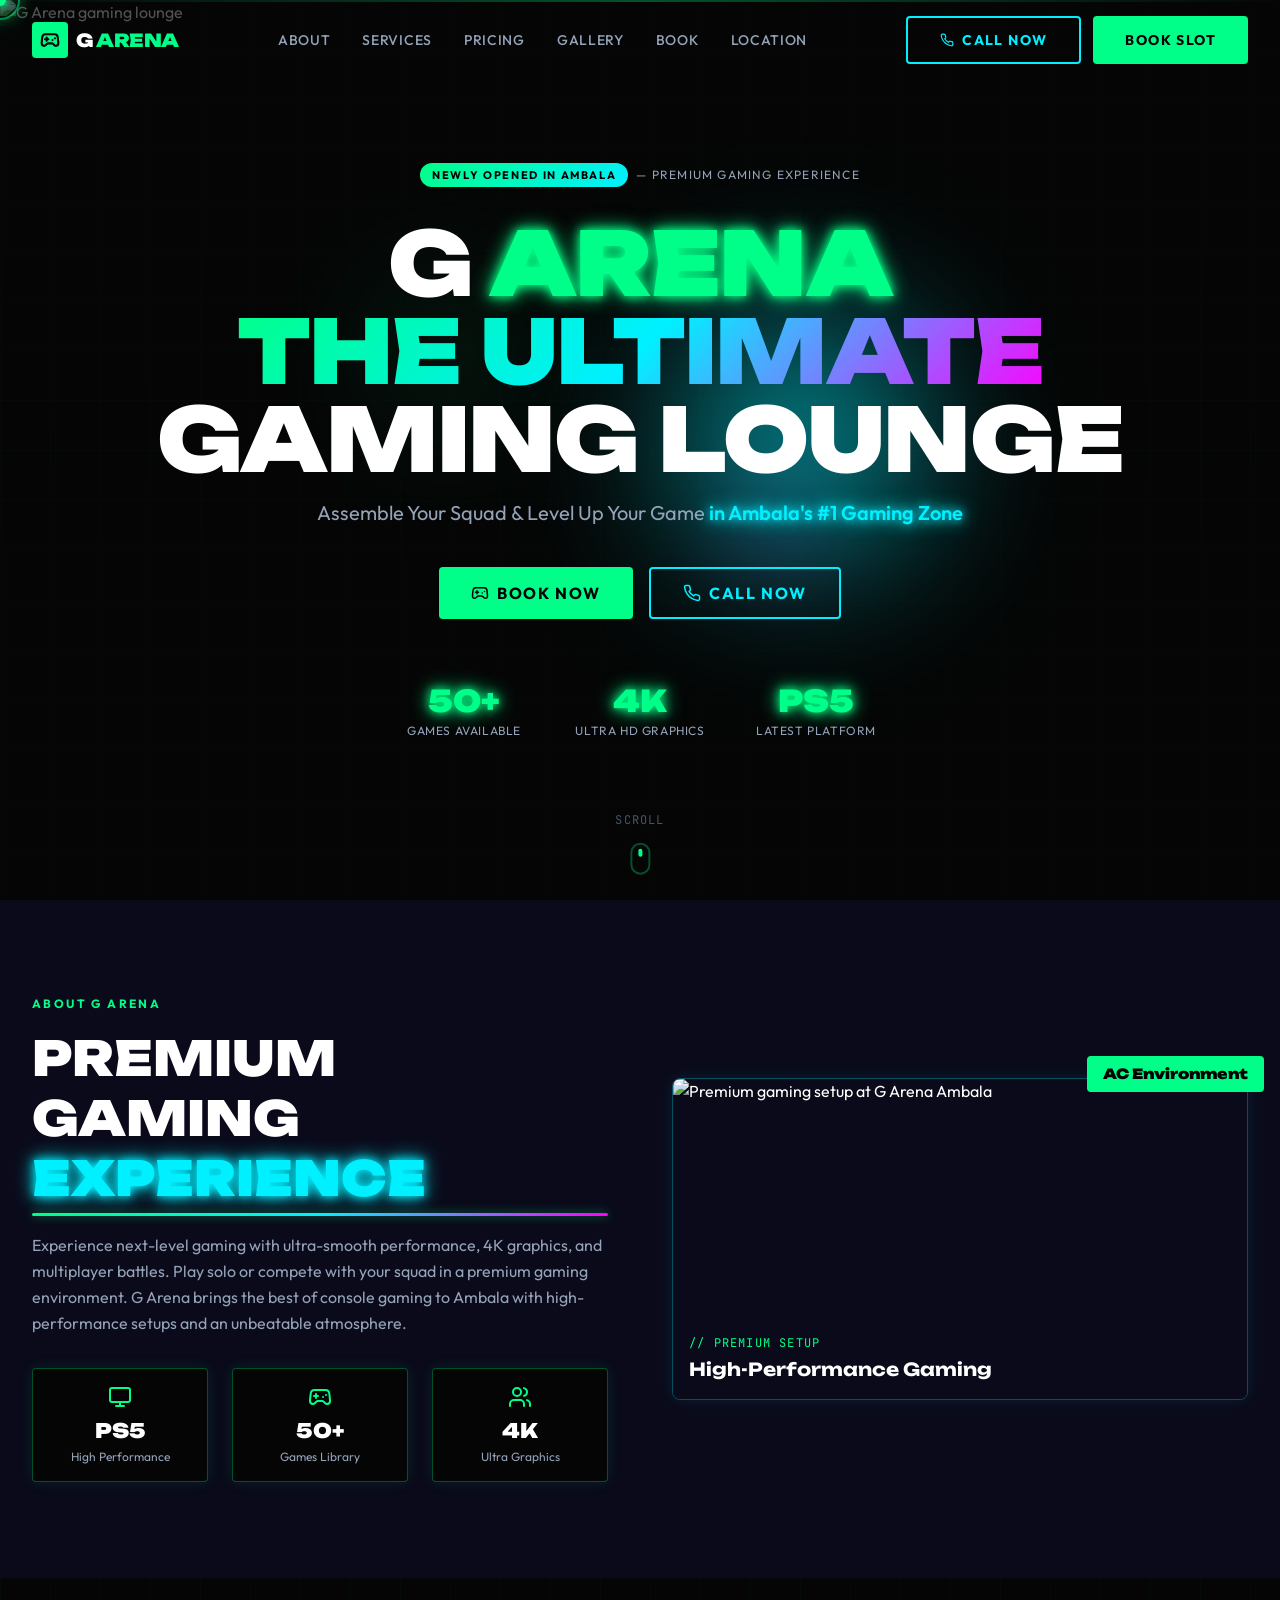
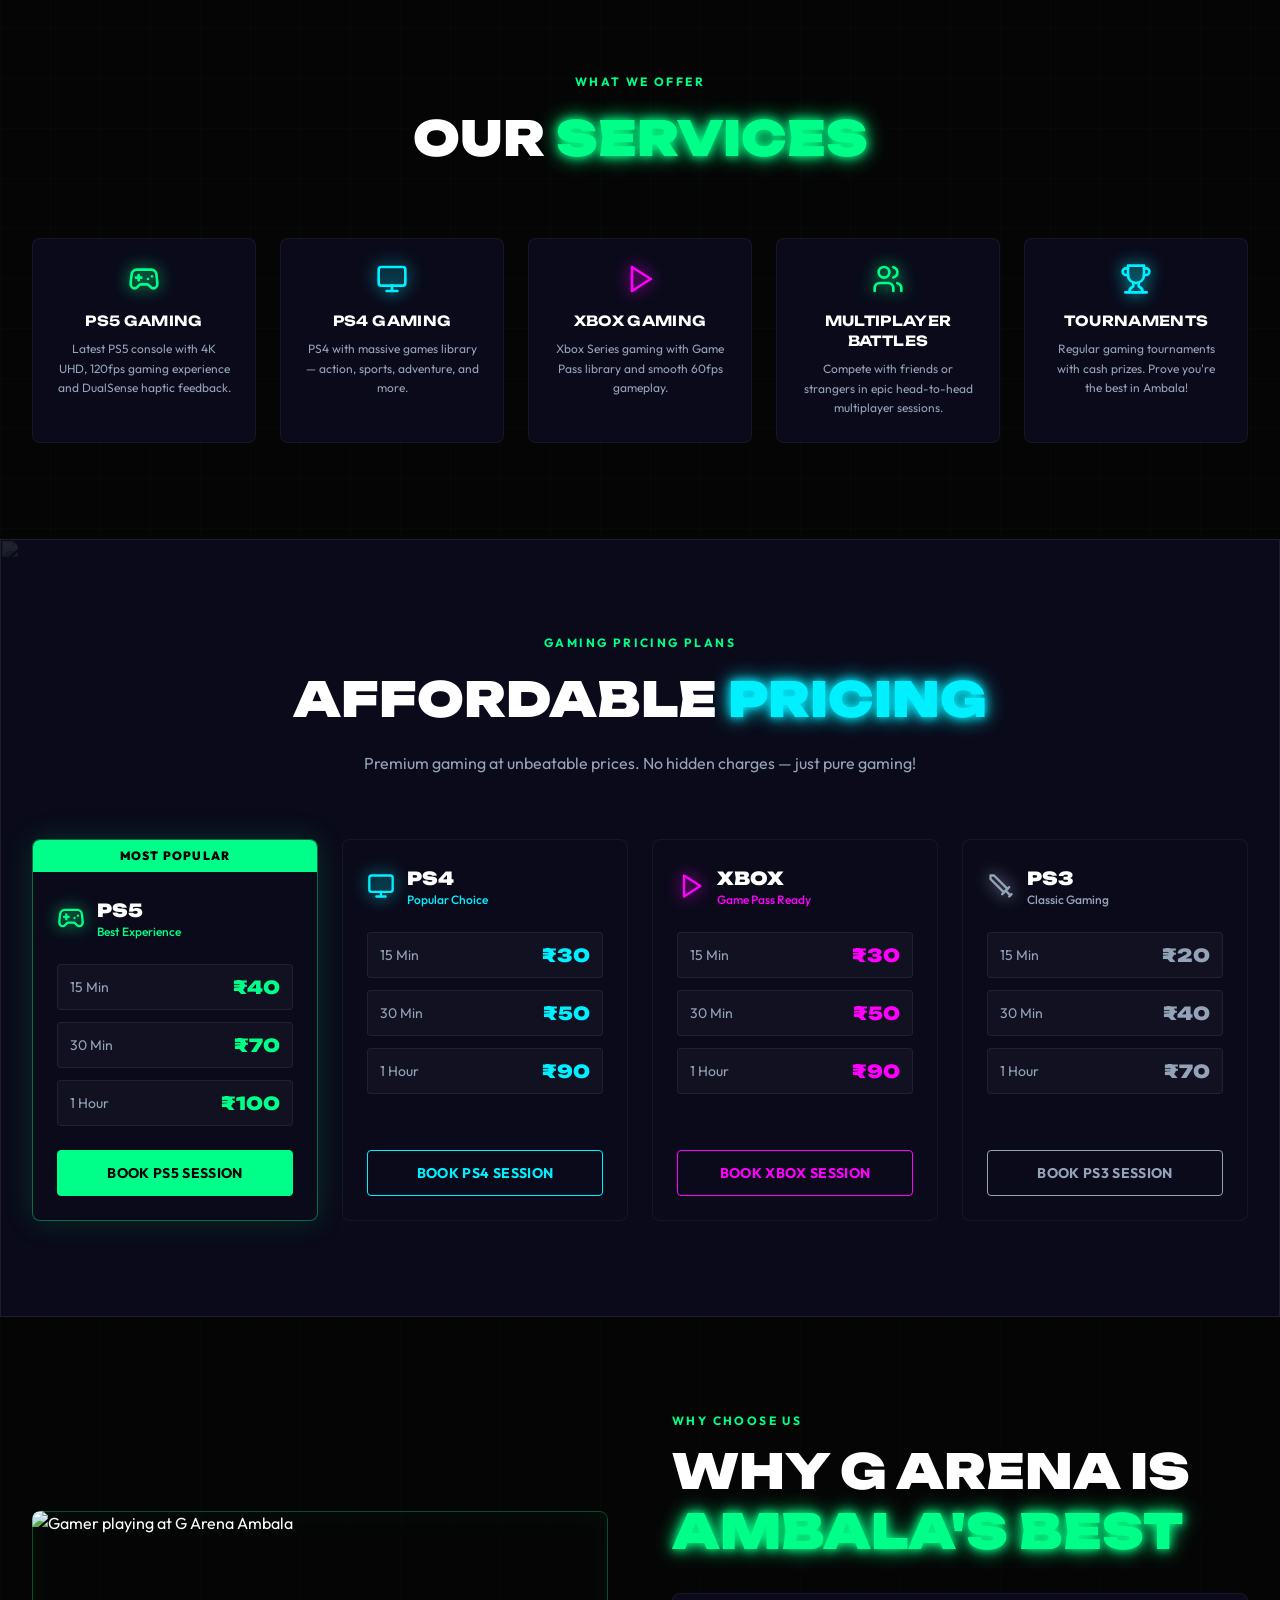
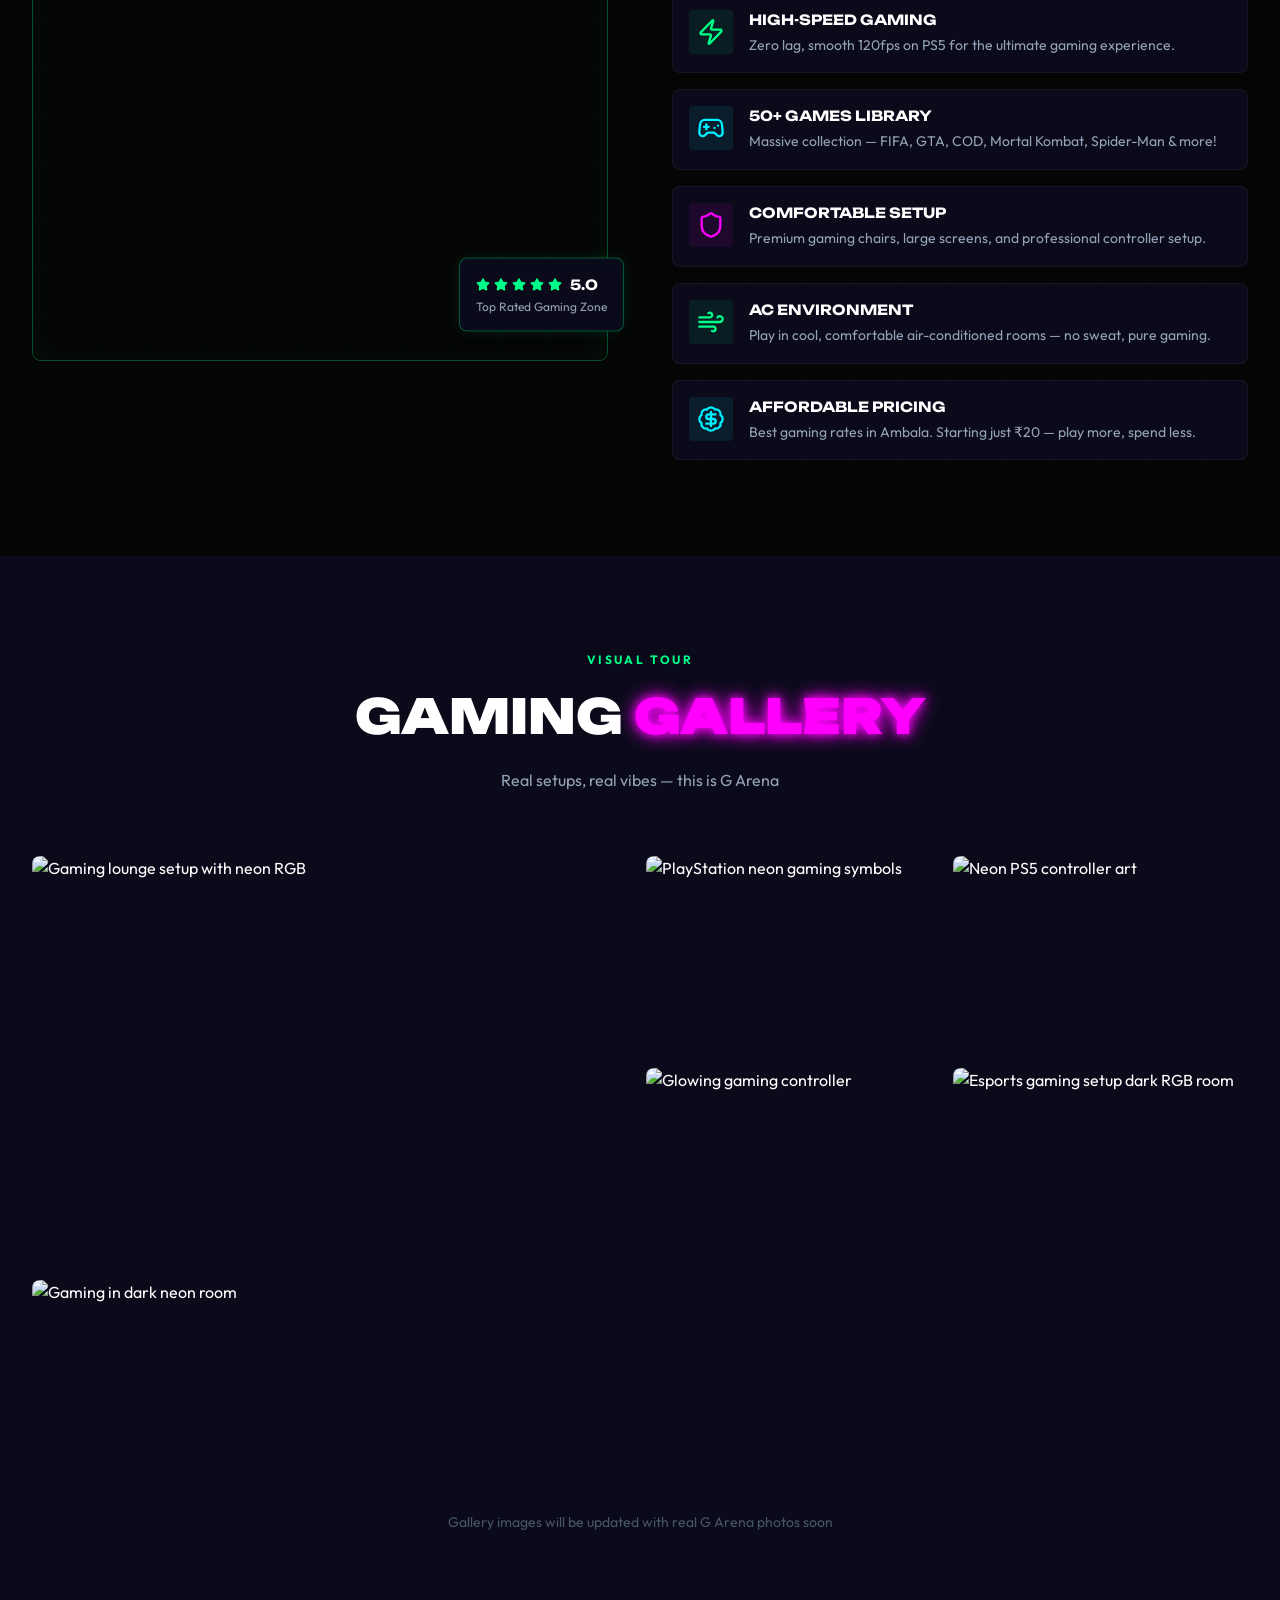
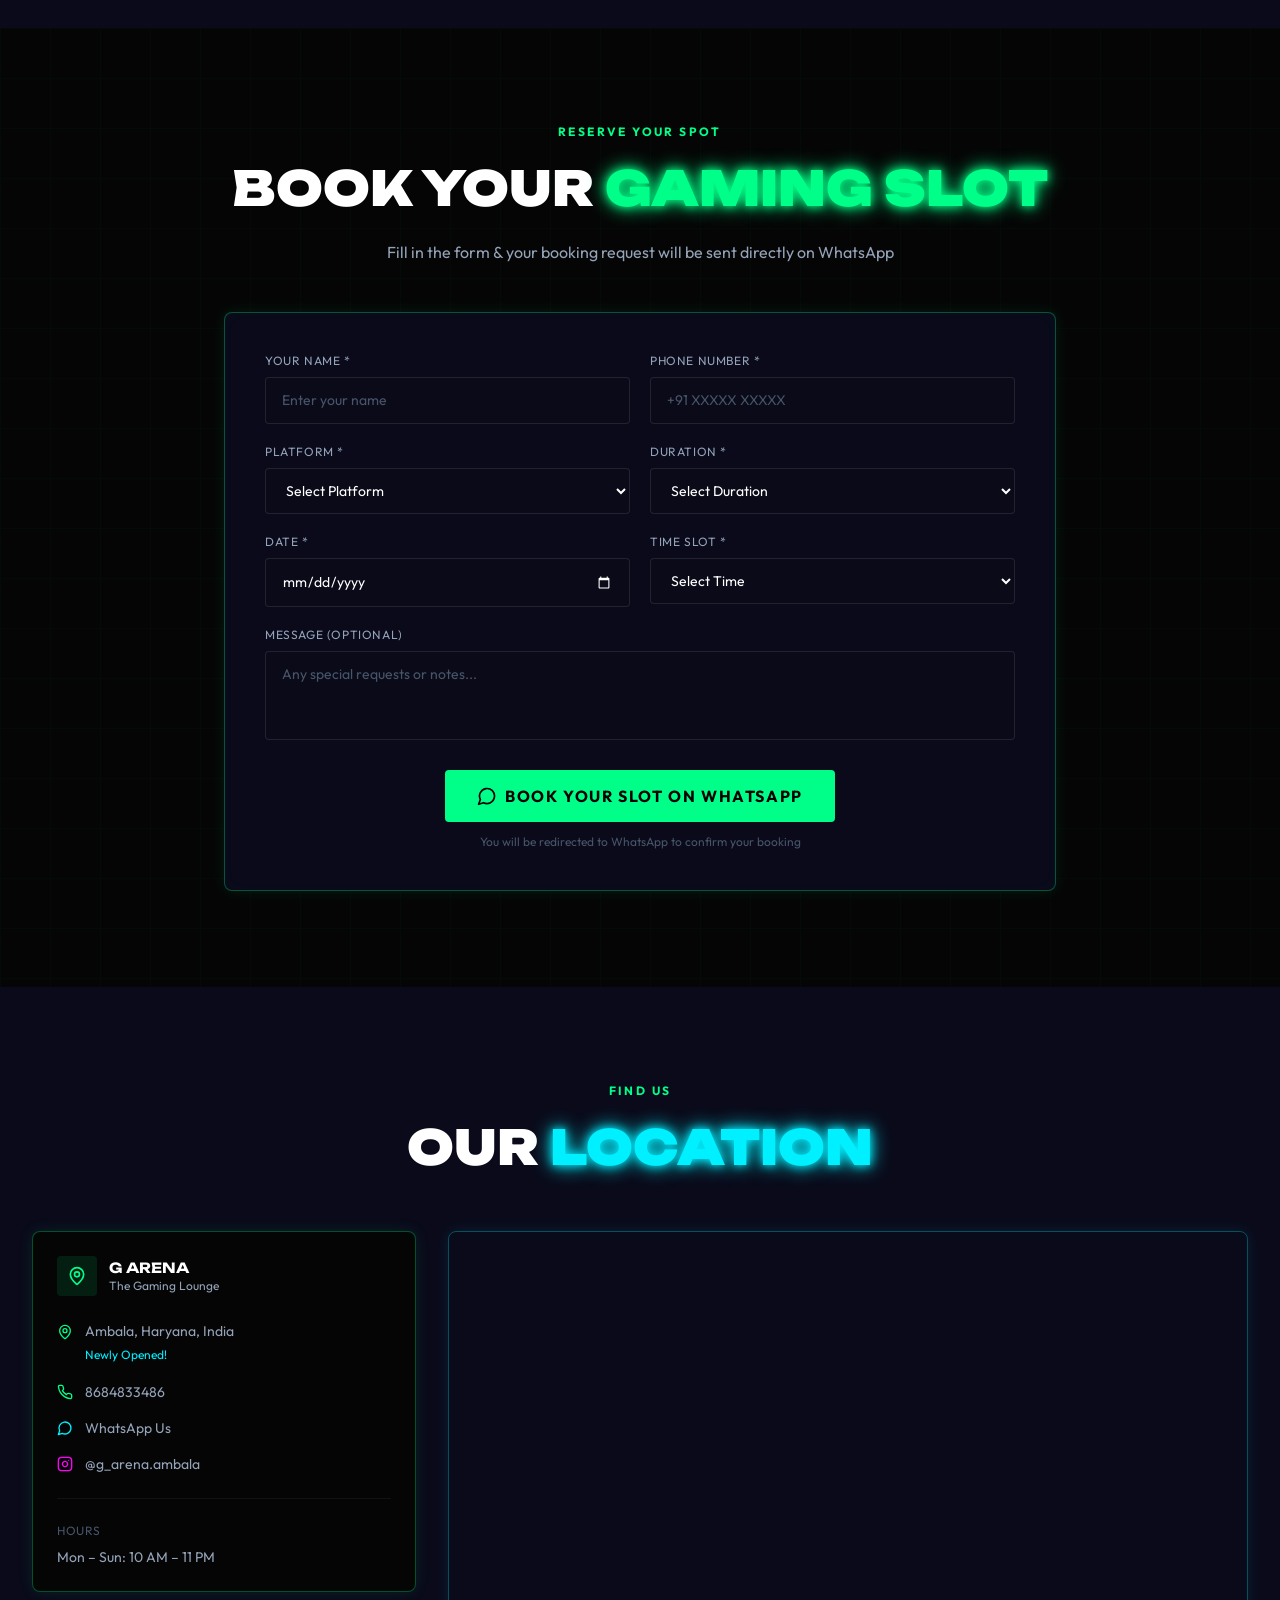
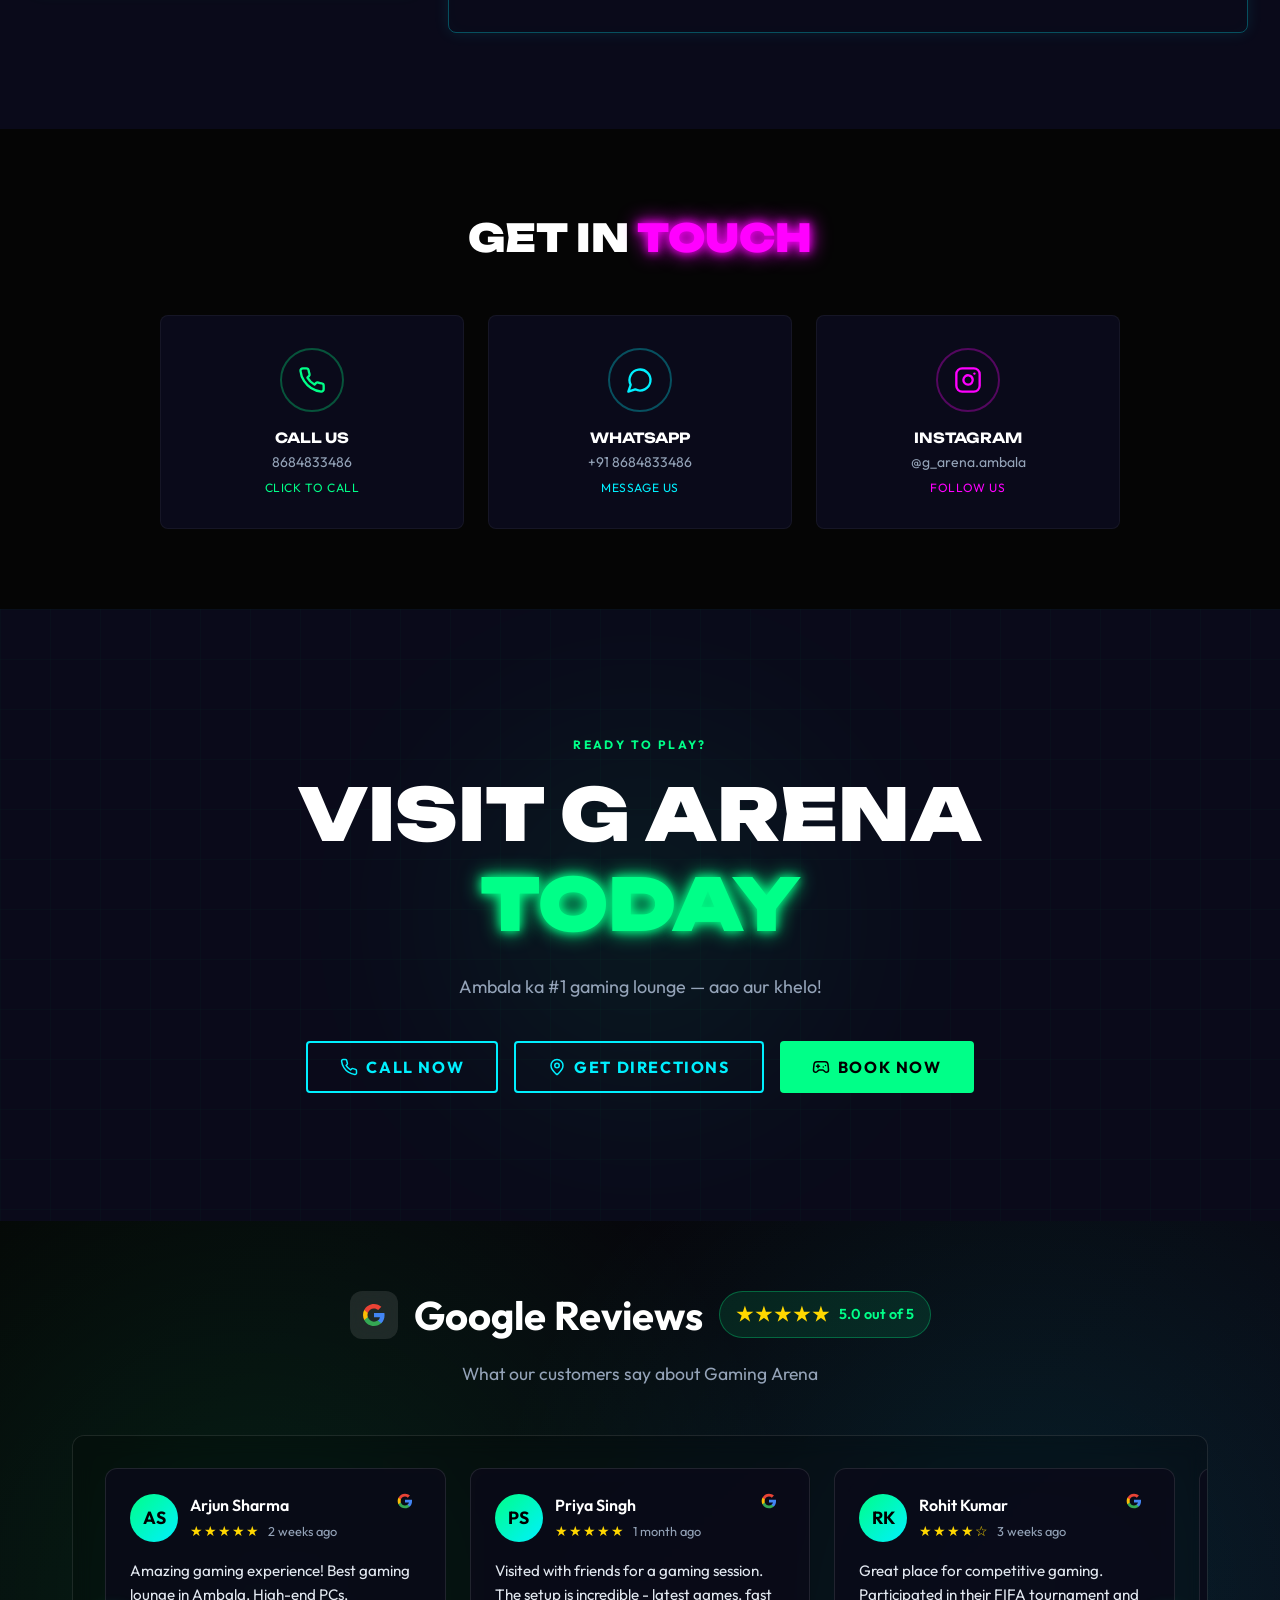
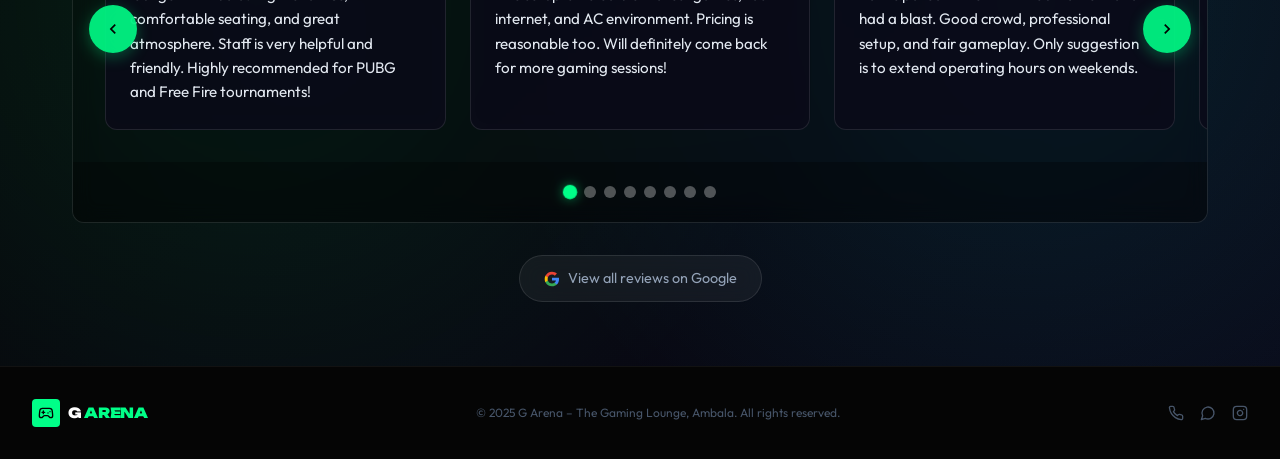
==== commit 6f1103e8: "Update review text to include specific game details" ====
--- a/index.html
+++ b/index.html
@@ -3520,7 +3520,7 @@
                     </div>
                 </div>
                 <div class="review-content">
-                    <p class="review-text">Best gaming cafe in the city! Love the variety of games available. From battle royale to racing games, everything runs smoothly. The chairs are comfortable for long gaming sessions. Great value for money!</p>
+                    <p class="review-text">Best gaming cafe in the city! Love the variety of 90+ games and g29 racing wheel also available. From battle royale to racing games, everything runs smoothly. The chairs are comfortable for long gaming sessions. Great value for money!</p>
                 </div>
             </div>
         
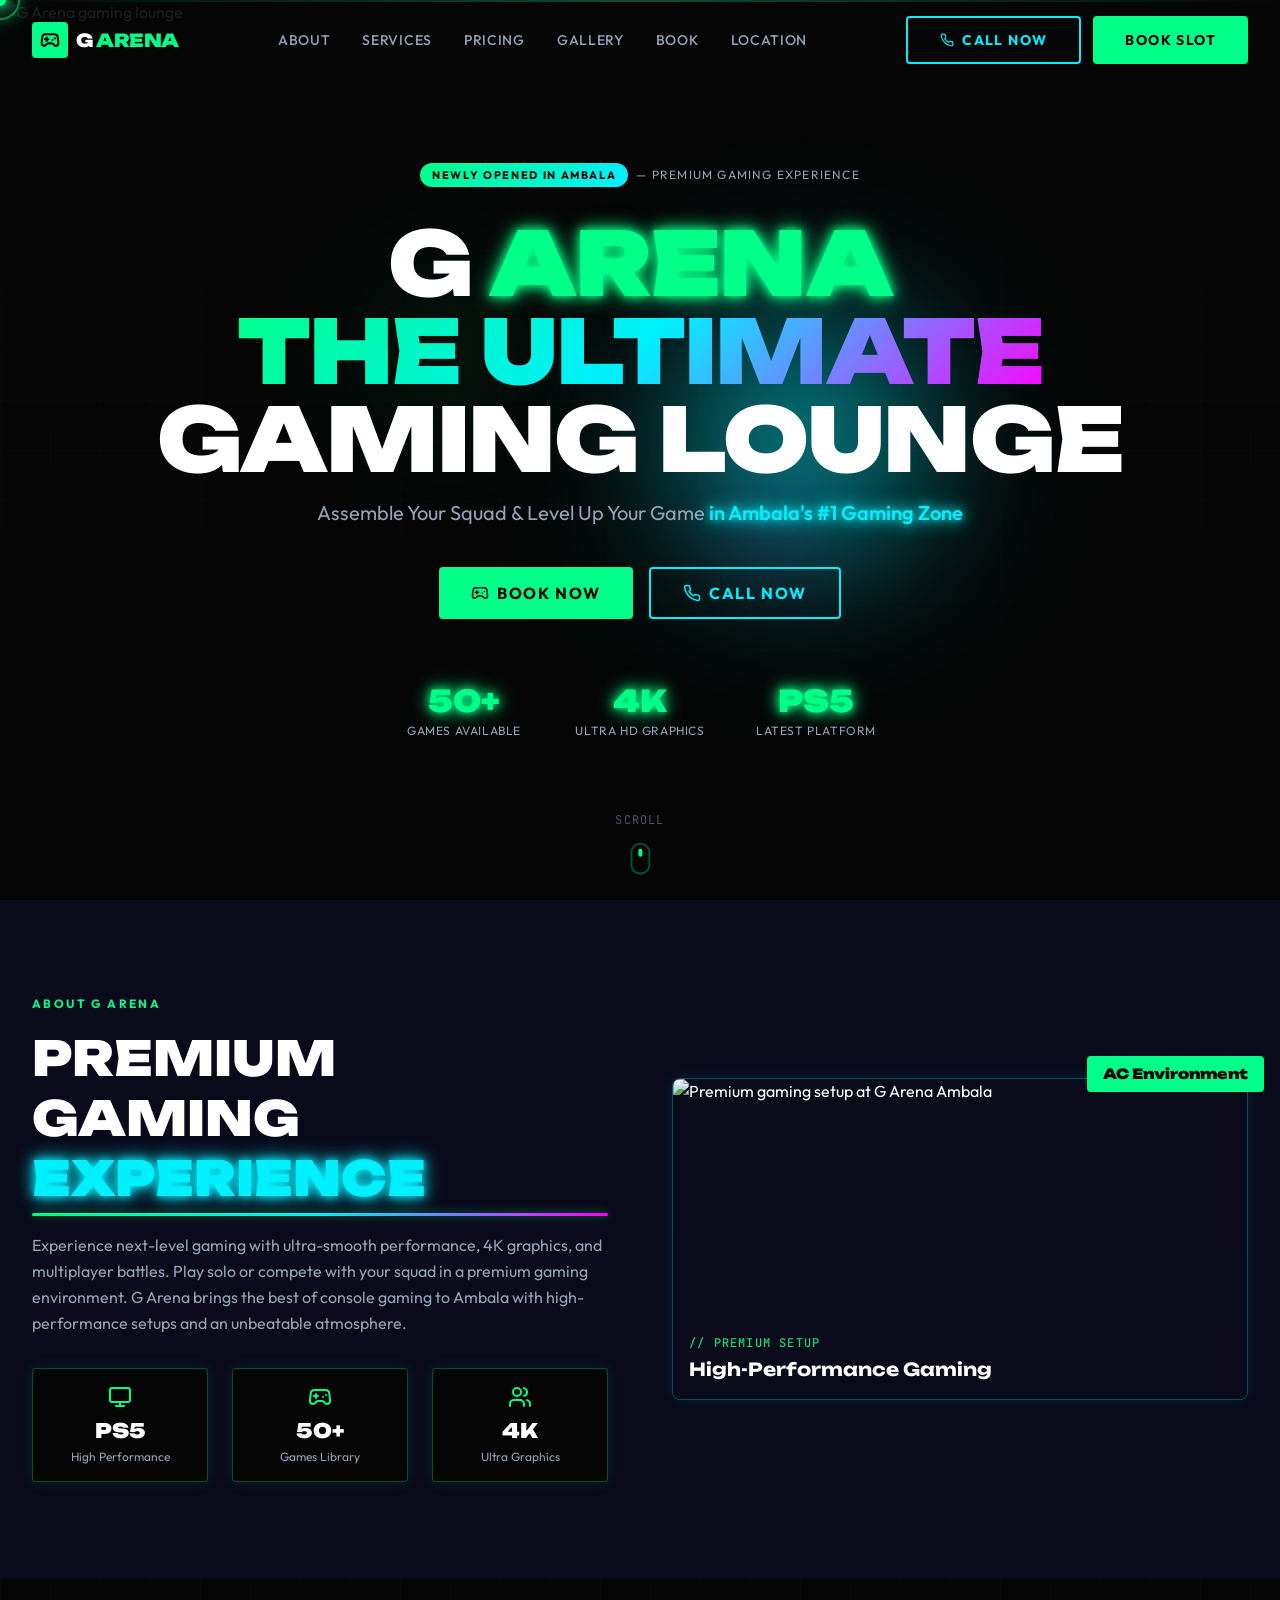
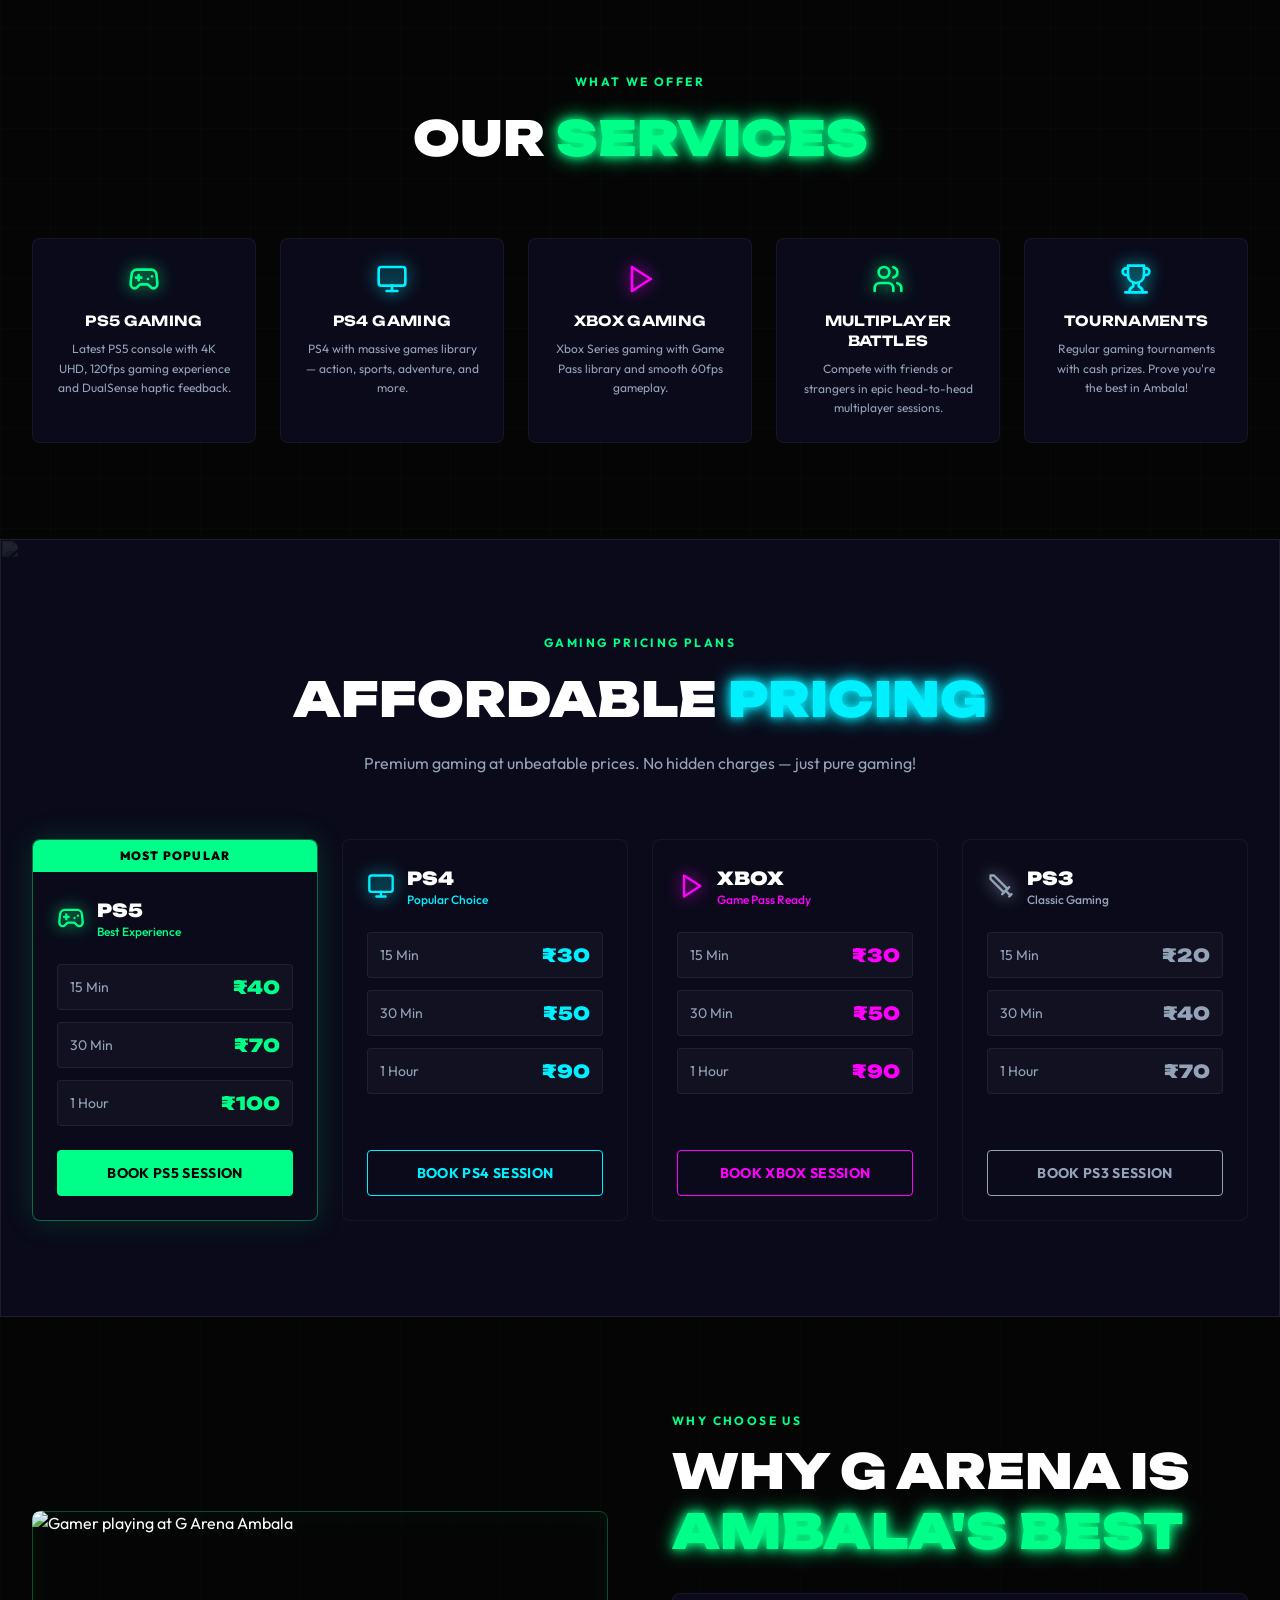
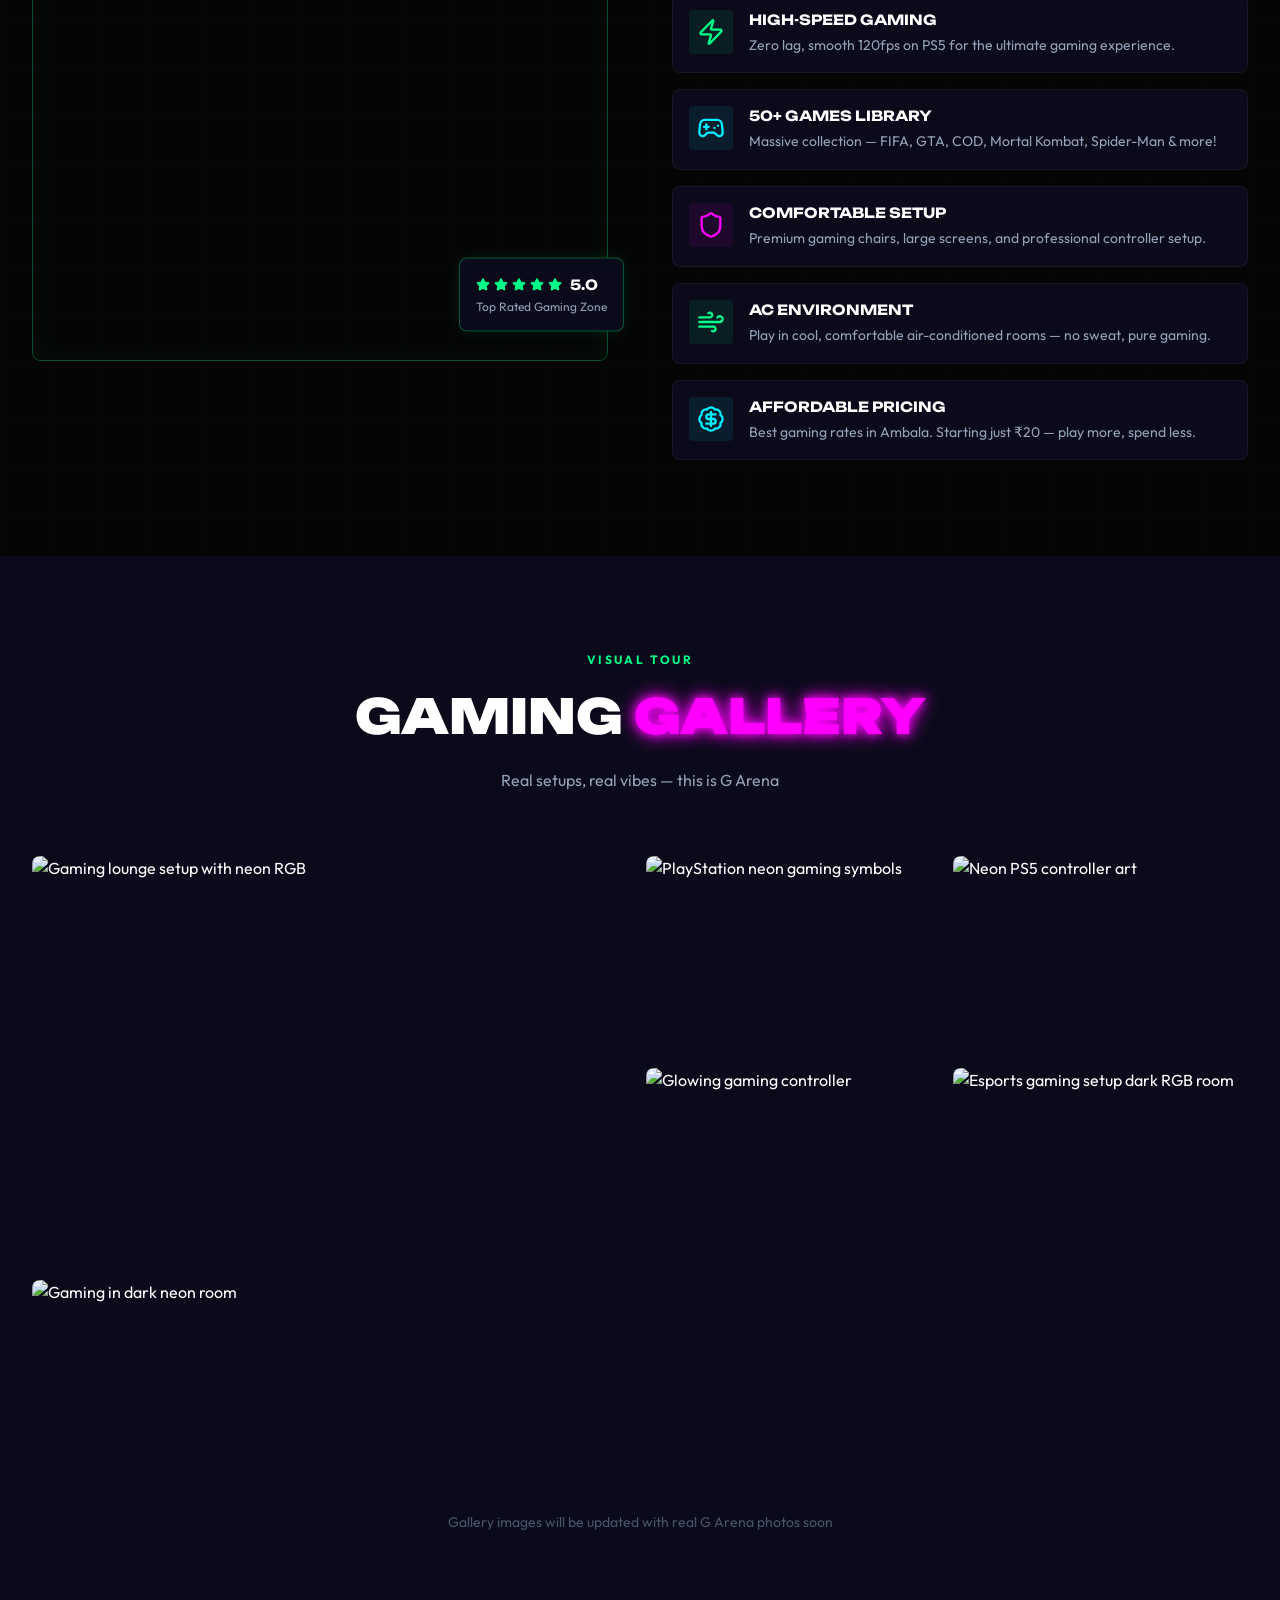
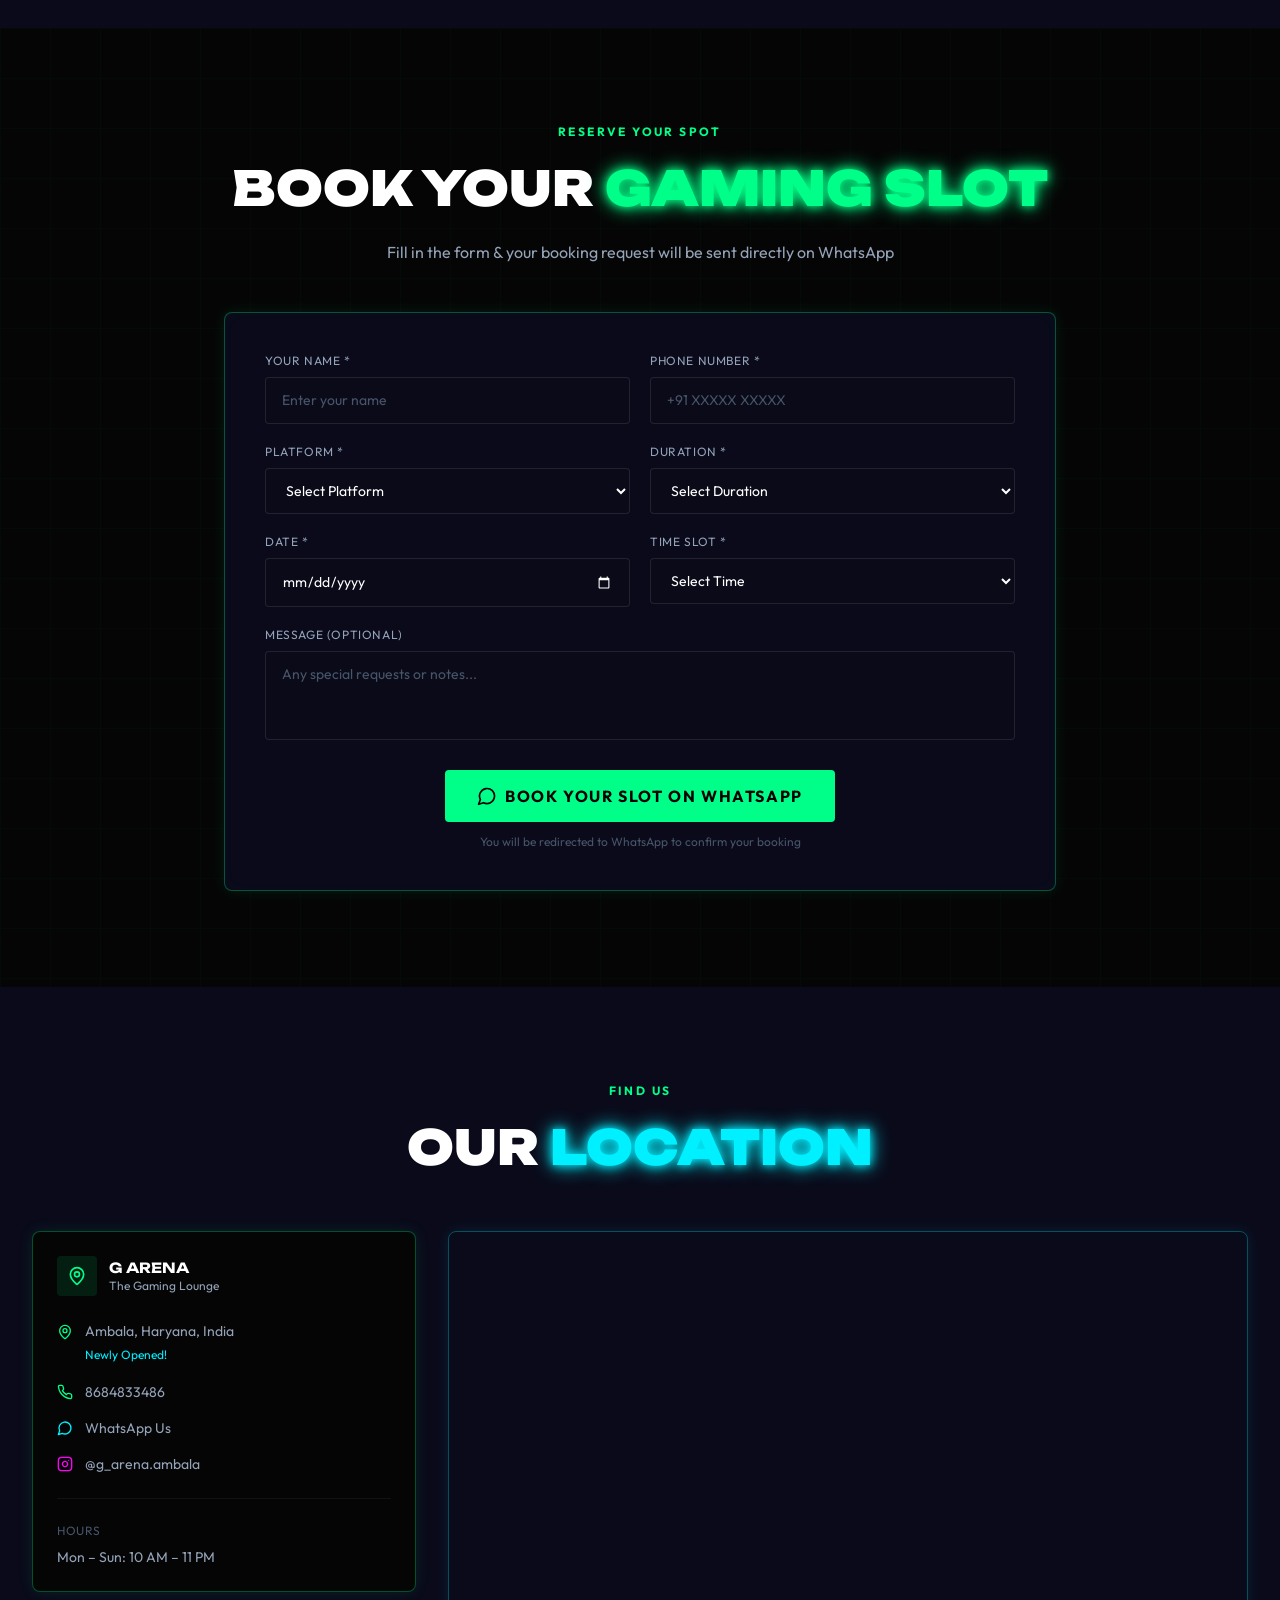
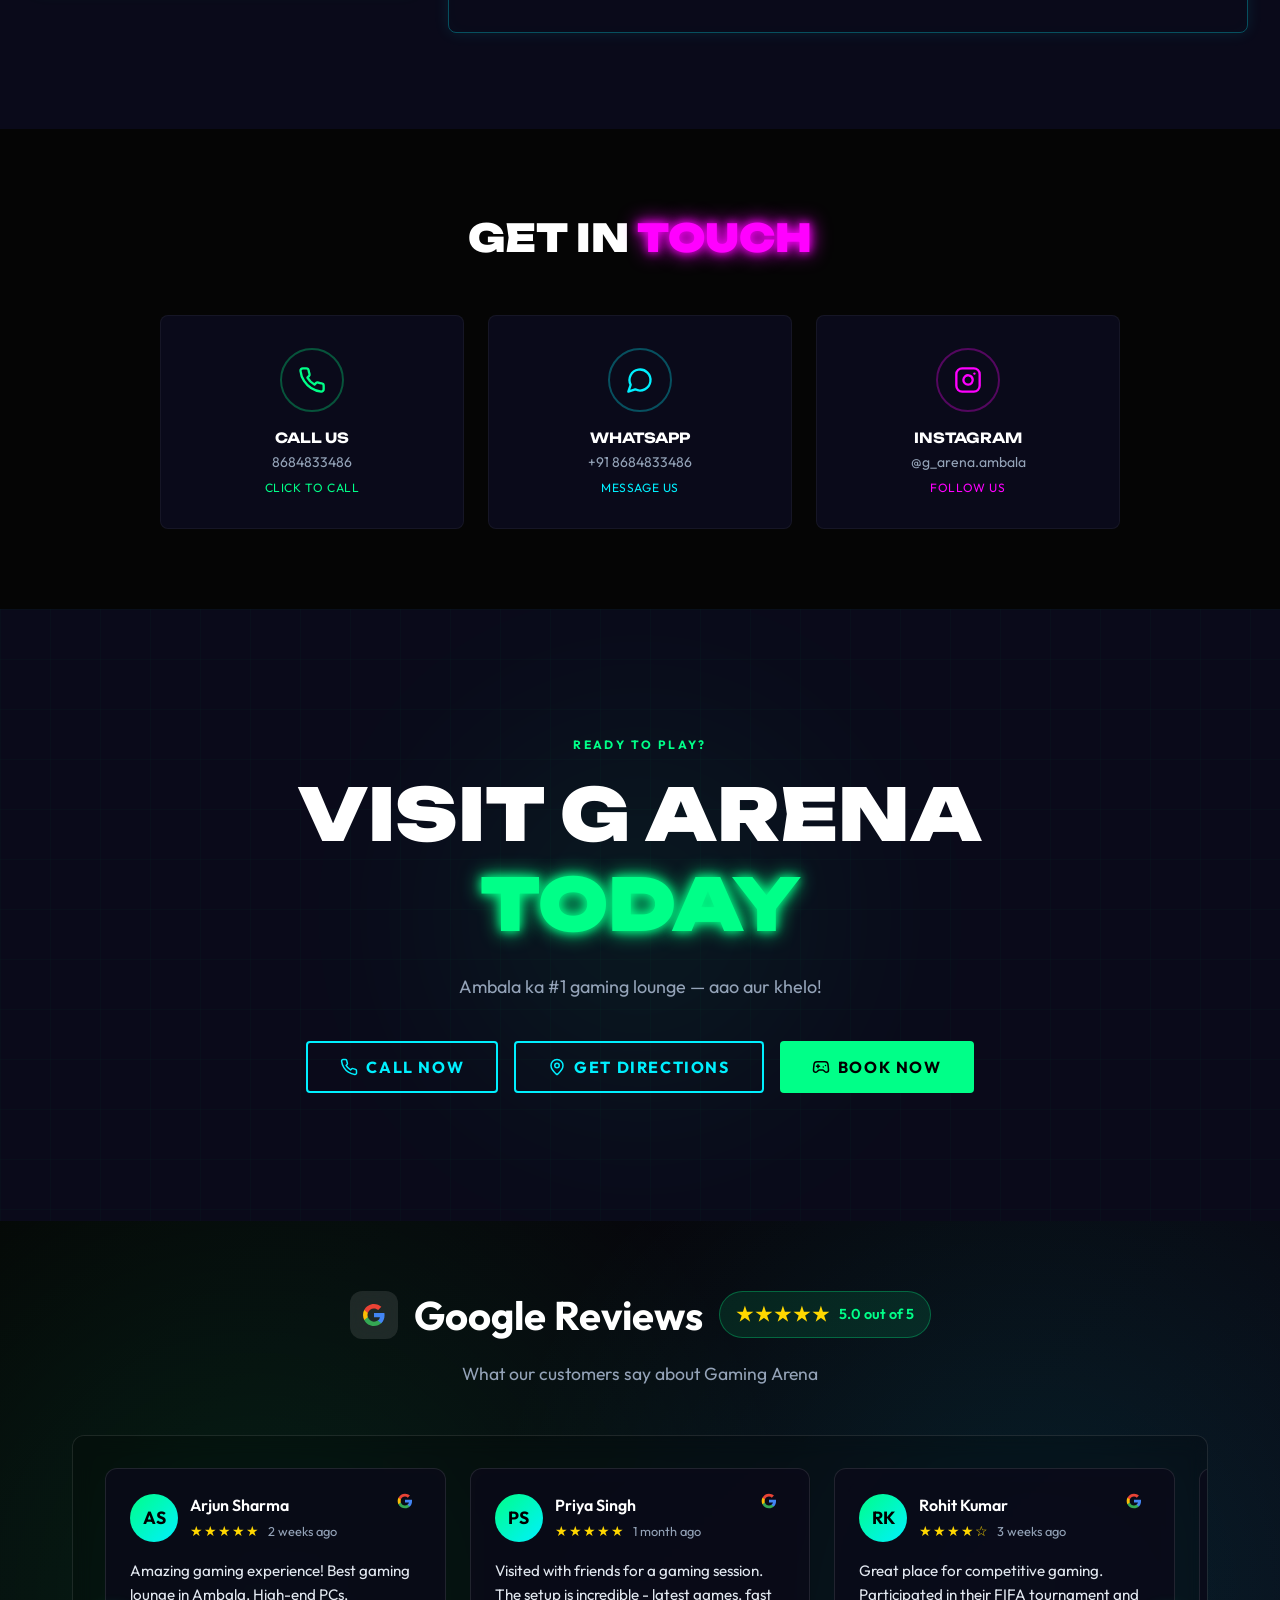
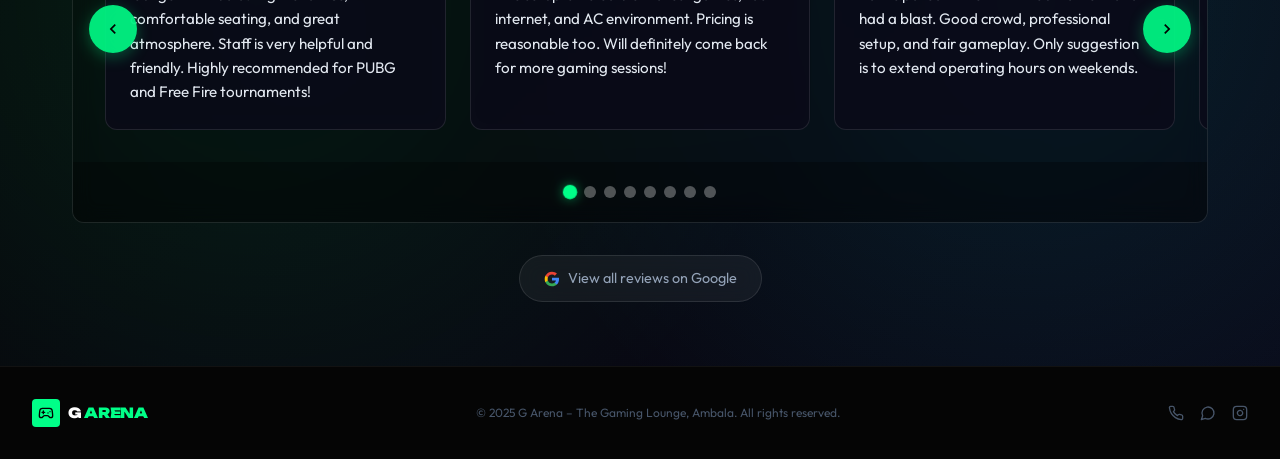
==== commit fc268ee2: "Change greeting from 'Hello' to 'Goodbye'" ====
--- a/index.html
+++ b/index.html
@@ -3258,7 +3258,7 @@
 /*# sourceMappingURL=[data-uri] */</style></head>
     <body>
         <noscript>You need to enable JavaScript to run this app.</noscript>
-        <div id="root"><div x-file-name="App" x-line-number="1049" x-column="4" x-component="div" x-id="App_1049_4" x-dynamic="false" style="background: rgb(5, 5, 5); min-height: 100vh;"><div class="cursor-dot" x-file-name="CustomCursor" x-line-number="112" x-column="6" x-component="div" x-id="CustomCursor_112_6" x-dynamic="false" style="position: fixed; pointer-events: none; width: 12px; height: 12px; background: rgb(0, 255, 136); box-shadow: rgb(0, 255, 136) 0px 0px 10px, rgb(0, 255, 136) 0px 0px 20px, rgb(0, 255, 136) 0px 0px 40px; left: 460px; top: 362px;"></div><div class="cursor-ring" x-file-name="CustomCursor" x-line-number="113" x-column="6" x-component="div" x-id="CustomCursor_113_6" x-dynamic="false" style="position: fixed; pointer-events: none; left: 460px; top: 362px; width: 40px; height: 40px; border-color: rgba(0, 255, 136, 0.5);"></div><nav class="fixed w-full z-50 transition-all duration-300 bg-black/80 backdrop-blur-xl border-b border-white/10 shadow-[0_4px_30px_rgba(0,255,136,0.05)]" x-file-name="App" x-line-number="52" x-column="4" x-component="nav" x-id="App_52_4" x-dynamic="false" style="opacity: 1; transform: none;"><div class="max-w-7xl mx-auto px-4 sm:px-6 lg:px-8" x-file-name="App" x-line-number="62" x-column="6" x-component="div" x-id="App_62_6" x-dynamic="false"><div class="flex items-center justify-between h-16 lg:h-20" x-file-name="App" x-line-number="63" x-column="8" x-component="div" x-id="App_63_8" x-dynamic="false"><a href="https://digitaltoshu.github.io/g-arena-web/#" class="flex items-center gap-2 no-underline" data-testid="nav-logo" x-file-name="App" x-line-number="65" x-column="10" x-component="a" x-id="App_65_10" x-dynamic="false"><div class="w-9 h-9 rounded bg-[#00ff88] flex items-center justify-center" x-file-name="App" x-line-number="67" x-column="12" x-component="div" x-id="App_67_12" x-dynamic="false"><svg xmlns="http://www.w3.org/2000/svg" width="20" height="20" viewBox="0 0 24 24" fill="none" stroke="#000" stroke-width="2.5" stroke-linecap="round" stroke-linejoin="round" class="lucide lucide-gamepad2 lucide-gamepad-2" aria-hidden="true" x-file-name="App" x-line-number="68" x-column="14" x-component="Gamepad2" x-id="App_68_14" x-dynamic="false"><line x1="6" x2="10" y1="11" y2="11"></line><line x1="8" x2="8" y1="9" y2="13"></line><line x1="15" x2="15.01" y1="12" y2="12"></line><line x1="18" x2="18.01" y1="10" y2="10"></line><path d="M17.32 5H6.68a4 4 0 0 0-3.978 3.59c-.006.052-.01.101-.017.152C2.604 9.416 2 14.456 2 16a3 3 0 0 0 3 3c1 0 1.5-.5 2-1l1.414-1.414A2 2 0 0 1 9.828 16h4.344a2 2 0 0 1 1.414.586L17 18c.5.5 1 1 2 1a3 3 0 0 0 3-3c0-1.545-.604-6.584-.685-7.258-.007-.05-.011-.1-.017-.151A4 4 0 0 0 17.32 5z"></path></svg></div><span class="font-black uppercase tracking-tight text-white" x-file-name="App" x-line-number="70" x-column="12" x-component="span" x-id="App_70_12" x-dynamic="false" style="font-family: Unbounded; font-size: 18px;">G <span class="text-[#00ff88]" x-file-name="App" x-line-number="71" x-column="16" x-component="span" x-id="App_71_16" x-dynamic="false">ARENA</span></span></a><div class="hidden lg:flex items-center gap-8" x-file-name="App" x-line-number="76" x-column="10" x-component="div" x-id="App_76_10" x-dynamic="true" x-source-type="computed" x-source-editable="false"><button class="nav-link bg-transparent border-none text-[#94A3B8] font-medium text-sm tracking-wider uppercase hover:text-[#00ff88] transition-colors" data-testid="nav-about" x-file-name="App" x-line-number="78" x-column="14" x-component="button" x-id="App_78_14" x-dynamic="true" x-source-type="static-imported" x-source-var="navLinks" x-source-file-abs="/app/frontend/src/App.js" x-source-line="37" x-source-path="label" x-source-editable="true" x-array-var="navLinks" x-array-line="37" x-array-item-param="link" style="font-family: Outfit;">About</button><button class="nav-link bg-transparent border-none text-[#94A3B8] font-medium text-sm tracking-wider uppercase hover:text-[#00ff88] transition-colors" data-testid="nav-services" x-file-name="App" x-line-number="78" x-column="14" x-component="button" x-id="App_78_14" x-dynamic="true" x-source-type="static-imported" x-source-var="navLinks" x-source-file-abs="/app/frontend/src/App.js" x-source-line="37" x-source-path="label" x-source-editable="true" x-array-var="navLinks" x-array-line="37" x-array-item-param="link" style="font-family: Outfit;">Services</button><button class="nav-link bg-transparent border-none text-[#94A3B8] font-medium text-sm tracking-wider uppercase hover:text-[#00ff88] transition-colors" data-testid="nav-pricing" x-file-name="App" x-line-number="78" x-column="14" x-component="button" x-id="App_78_14" x-dynamic="true" x-source-type="static-imported" x-source-var="navLinks" x-source-file-abs="/app/frontend/src/App.js" x-source-line="37" x-source-path="label" x-source-editable="true" x-array-var="navLinks" x-array-line="37" x-array-item-param="link" style="font-family: Outfit;">Pricing</button><button class="nav-link bg-transparent border-none text-[#94A3B8] font-medium text-sm tracking-wider uppercase hover:text-[#00ff88] transition-colors" data-testid="nav-gallery" x-file-name="App" x-line-number="78" x-column="14" x-component="button" x-id="App_78_14" x-dynamic="true" x-source-type="static-imported" x-source-var="navLinks" x-source-file-abs="/app/frontend/src/App.js" x-source-line="37" x-source-path="label" x-source-editable="true" x-array-var="navLinks" x-array-line="37" x-array-item-param="link" style="font-family: Outfit;">Gallery</button><button class="nav-link bg-transparent border-none text-[#94A3B8] font-medium text-sm tracking-wider uppercase hover:text-[#00ff88] transition-colors" data-testid="nav-book" x-file-name="App" x-line-number="78" x-column="14" x-component="button" x-id="App_78_14" x-dynamic="true" x-source-type="static-imported" x-source-var="navLinks" x-source-file-abs="/app/frontend/src/App.js" x-source-line="37" x-source-path="label" x-source-editable="true" x-array-var="navLinks" x-array-line="37" x-array-item-param="link" style="font-family: Outfit;">Book</button><button class="nav-link bg-transparent border-none text-[#94A3B8] font-medium text-sm tracking-wider uppercase hover:text-[#00ff88] transition-colors" data-testid="nav-location" x-file-name="App" x-line-number="78" x-column="14" x-component="button" x-id="App_78_14" x-dynamic="true" x-source-type="static-imported" x-source-var="navLinks" x-source-file-abs="/app/frontend/src/App.js" x-source-line="37" x-source-path="label" x-source-editable="true" x-array-var="navLinks" x-array-line="37" x-array-item-param="link" style="font-family: Outfit;">Location</button></div><div class="hidden lg:flex items-center gap-3" x-file-name="App" x-line-number="87" x-column="10" x-component="div" x-id="App_87_10" x-dynamic="false"><a href="tel:8684833486" data-testid="nav-call-btn" class="btn-secondary text-sm py-2 px-5 no-underline" x-file-name="App" x-line-number="88" x-column="12" x-component="a" x-id="App_88_12" x-dynamic="false"><svg xmlns="http://www.w3.org/2000/svg" width="14" height="14" viewBox="0 0 24 24" fill="none" stroke="currentColor" stroke-width="2" stroke-linecap="round" stroke-linejoin="round" class="lucide lucide-phone" aria-hidden="true" x-file-name="App" x-line-number="90" x-column="14" x-component="Phone" x-id="App_90_14" x-dynamic="false"><path d="M22 16.92v3a2 2 0 0 1-2.18 2 19.79 19.79 0 0 1-8.63-3.07 19.5 19.5 0 0 1-6-6 19.79 19.79 0 0 1-3.07-8.67A2 2 0 0 1 4.11 2h3a2 2 0 0 1 2 1.72 12.84 12.84 0 0 0 .7 2.81 2 2 0 0 1-.45 2.11L8.09 9.91a16 16 0 0 0 6 6l1.27-1.27a2 2 0 0 1 2.11-.45 12.84 12.84 0 0 0 2.81.7A2 2 0 0 1 22 16.92z"></path></svg> Call Now</a><button data-testid="nav-book-btn" class="btn-primary text-sm py-2 px-5" x-file-name="App" x-line-number="92" x-column="12" x-component="button" x-id="App_92_12" x-dynamic="false">Book Slot</button></div><button data-testid="mobile-menu-toggle" class="lg:hidden text-white p-2 rounded border border-white/10 bg-black/40" x-file-name="App" x-line-number="99" x-column="10" x-component="button" x-id="App_99_10" x-dynamic="true" x-source-type="computed" x-source-editable="false"><svg xmlns="http://www.w3.org/2000/svg" width="20" height="20" viewBox="0 0 24 24" fill="none" stroke="currentColor" stroke-width="2" stroke-linecap="round" stroke-linejoin="round" class="lucide lucide-menu" aria-hidden="true"><path d="M4 12h16"></path><path d="M4 18h16"></path><path d="M4 6h16"></path></svg></button></div></div></nav><section id="hero" class="relative min-h-screen flex items-center justify-center overflow-hidden scanline" data-testid="hero-section" x-file-name="App" x-line-number="140" x-column="4" x-component="section" x-id="App_140_4" x-dynamic="false" style="background: rgb(5, 5, 5);"><div class="grid-bg absolute inset-0 opacity-60" x-file-name="App" x-line-number="143" x-column="6" x-component="div" x-id="App_143_6" x-dynamic="false"></div><div class="absolute inset-0" x-file-name="App" x-line-number="146" x-column="6" x-component="div" x-id="App_146_6" x-dynamic="false"><img alt="G Arena gaming lounge" class="w-full h-full object-cover opacity-30" x-file-name="App" x-line-number="147" x-column="8" x-component="img" x-id="App_147_8" x-dynamic="false" src="./Gaming Arena_files/00ecfa0c8595eb951e617307dcd1af5b2f0e731937de6d4367e16e0a7fa1d412.png"><div class="hero-overlay absolute inset-0" x-file-name="App" x-line-number="152" x-column="8" x-component="div" x-id="App_152_8" x-dynamic="false"></div></div><div class="absolute top-1/4 left-1/4 w-64 h-64 rounded-full opacity-10" x-file-name="App" x-line-number="156" x-column="6" x-component="div" x-id="App_156_6" x-dynamic="false" style="background: radial-gradient(circle, rgb(0, 255, 136) 0%, transparent 70%); filter: blur(60px);"></div><div class="absolute bottom-1/3 right-1/4 w-80 h-80 rounded-full opacity-8" x-file-name="App" x-line-number="158" x-column="6" x-component="div" x-id="App_158_6" x-dynamic="false" style="background: radial-gradient(circle, rgb(0, 240, 255) 0%, transparent 70%); filter: blur(80px);"></div><div class="absolute top-1/2 right-1/3 w-40 h-40 rounded-full opacity-10" x-file-name="App" x-line-number="160" x-column="6" x-component="div" x-id="App_160_6" x-dynamic="false" style="background: radial-gradient(circle, rgb(255, 0, 255) 0%, transparent 70%); filter: blur(40px);"></div><div class="relative z-10 max-w-5xl mx-auto px-4 text-center" x-file-name="App" x-line-number="163" x-column="6" x-component="div" x-id="App_163_6" x-dynamic="false"><div class="inline-flex items-center gap-2 mb-8" x-file-name="App" x-line-number="165" x-column="8" x-component="div" x-id="App_165_8" x-dynamic="false" style="opacity: 1; transform: none;"><span class="badge-new" data-testid="hero-new-badge" x-file-name="App" x-line-number="167" x-column="10" x-component="span" x-id="App_167_10" x-dynamic="false">Newly Opened in Ambala</span><span class="text-xs text-[#94A3B8] tracking-widest uppercase" x-file-name="App" x-line-number="168" x-column="10" x-component="span" x-id="App_168_10" x-dynamic="false" style="font-family: Outfit;">— Premium Gaming Experience</span></div><h1 class="font-black uppercase text-white mb-4 leading-none glitch-text" data-testid="hero-heading" x-file-name="App" x-line-number="174" x-column="8" x-component="h1" x-id="App_174_8" x-dynamic="true" x-source-type="unknown" x-source-editable="false" style="font-family: Unbounded; font-size: clamp(2.5rem, 8vw, 5.5rem); letter-spacing: -0.02em; opacity: 1; transform: none;">G<span data-ve-dynamic="true" x-excluded="true" x-file-name="App" x-line-number="174" x-column="8" x-component="h1" x-id="App_174_8_expr1" x-dynamic="true" x-source-type="unknown" x-source-editable="false" style="display: contents;"> </span><span class="neon-green" x-file-name="App" x-line-number="178" x-column="16" x-component="span" x-id="App_178_16" x-dynamic="false">ARENA</span><br x-file-name="App" x-line-number="179" x-column="10" x-component="br" x-id="App_179_10" x-dynamic="false"><span class="text-transparent bg-clip-text" x-file-name="App" x-line-number="180" x-column="10" x-component="span" x-id="App_180_10" x-dynamic="false" style="background-image: linear-gradient(135deg, rgb(0, 255, 136), rgb(0, 240, 255), rgb(255, 0, 255));">THE ULTIMATE</span><br x-file-name="App" x-line-number="184" x-column="10" x-component="br" x-id="App_184_10" x-dynamic="false">GAMING LOUNGE</h1><p class="text-lg sm:text-xl text-[#94A3B8] mb-10 max-w-2xl mx-auto leading-relaxed" data-testid="hero-subheading" x-file-name="App" x-line-number="189" x-column="8" x-component="p" x-id="App_189_8" x-dynamic="true" x-source-type="unknown" x-source-editable="false" style="font-family: Outfit; opacity: 1; transform: none;">Assemble Your Squad &amp; Level Up Your Game<span data-ve-dynamic="true" x-excluded="true" x-file-name="App" x-line-number="189" x-column="8" x-component="p" x-id="App_189_8_expr1" x-dynamic="true" x-source-type="unknown" x-source-editable="false" style="display: contents;"> </span><span class="neon-blue font-semibold" x-file-name="App" x-line-number="193" x-column="10" x-component="span" x-id="App_193_10" x-dynamic="false">in Ambala's #1 Gaming Zone</span></p><div class="flex flex-col sm:flex-row gap-4 justify-center items-center" x-file-name="App" x-line-number="197" x-column="8" x-component="div" x-id="App_197_8" x-dynamic="false" style="opacity: 1; transform: none;"><button class="btn-primary text-base px-8 py-4 w-full sm:w-auto" data-testid="hero-book-now-btn" x-file-name="App" x-line-number="199" x-column="10" x-component="button" x-id="App_199_10" x-dynamic="false"><svg xmlns="http://www.w3.org/2000/svg" width="18" height="18" viewBox="0 0 24 24" fill="none" stroke="currentColor" stroke-width="2" stroke-linecap="round" stroke-linejoin="round" class="lucide lucide-gamepad2 lucide-gamepad-2" aria-hidden="true" x-file-name="App" x-line-number="201" x-column="12" x-component="Gamepad2" x-id="App_201_12" x-dynamic="false"><line x1="6" x2="10" y1="11" y2="11"></line><line x1="8" x2="8" y1="9" y2="13"></line><line x1="15" x2="15.01" y1="12" y2="12"></line><line x1="18" x2="18.01" y1="10" y2="10"></line><path d="M17.32 5H6.68a4 4 0 0 0-3.978 3.59c-.006.052-.01.101-.017.152C2.604 9.416 2 14.456 2 16a3 3 0 0 0 3 3c1 0 1.5-.5 2-1l1.414-1.414A2 2 0 0 1 9.828 16h4.344a2 2 0 0 1 1.414.586L17 18c.5.5 1 1 2 1a3 3 0 0 0 3-3c0-1.545-.604-6.584-.685-7.258-.007-.05-.011-.1-.017-.151A4 4 0 0 0 17.32 5z"></path></svg> Book Now</button><a href="tel:8684833486" class="btn-secondary text-base px-8 py-4 w-full sm:w-auto no-underline justify-center" data-testid="hero-call-now-btn" x-file-name="App" x-line-number="203" x-column="10" x-component="a" x-id="App_203_10" x-dynamic="false"><svg xmlns="http://www.w3.org/2000/svg" width="18" height="18" viewBox="0 0 24 24" fill="none" stroke="currentColor" stroke-width="2" stroke-linecap="round" stroke-linejoin="round" class="lucide lucide-phone" aria-hidden="true" x-file-name="App" x-line-number="205" x-column="12" x-component="Phone" x-id="App_205_12" x-dynamic="false"><path d="M22 16.92v3a2 2 0 0 1-2.18 2 19.79 19.79 0 0 1-8.63-3.07 19.5 19.5 0 0 1-6-6 19.79 19.79 0 0 1-3.07-8.67A2 2 0 0 1 4.11 2h3a2 2 0 0 1 2 1.72 12.84 12.84 0 0 0 .7 2.81 2 2 0 0 1-.45 2.11L8.09 9.91a16 16 0 0 0 6 6l1.27-1.27a2 2 0 0 1 2.11-.45 12.84 12.84 0 0 0 2.81.7A2 2 0 0 1 22 16.92z"></path></svg> Call Now</a></div><div class="mt-16 grid grid-cols-3 gap-4 max-w-lg mx-auto" x-file-name="App" x-line-number="210" x-column="8" x-component="div" x-id="App_210_8" x-dynamic="true" x-source-type="computed" x-source-editable="false" style="opacity: 1; transform: none;"><div class="text-center" data-testid="hero-stat-games" x-file-name="App" x-line-number="217" x-column="12" x-component="div" x-id="App_217_12" x-dynamic="false"><div class="text-2xl sm:text-3xl font-black neon-green" x-file-name="App" x-line-number="218" x-column="14" x-component="div" x-id="App_218_14" x-dynamic="true" x-source-type="static-local" x-source-file="/app/frontend/src/App.js" x-source-file-abs="/app/frontend/src/App.js" x-source-line="212" x-source-path="val" x-source-editable="true" x-array-file="/app/frontend/src/App.js" x-array-line="212" x-array-item-param="s" x-array-inline="true" style="font-family: Unbounded;">90+</div><div class="text-xs text-[#94A3B8] mt-1 uppercase tracking-wider" x-file-name="App" x-line-number="219" x-column="14" x-component="div" x-id="App_219_14" x-dynamic="true" x-source-type="static-local" x-source-file="/app/frontend/src/App.js" x-source-file-abs="/app/frontend/src/App.js" x-source-line="212" x-source-path="label" x-source-editable="true" x-array-file="/app/frontend/src/App.js" x-array-line="212" x-array-item-param="s" x-array-inline="true" style="font-family: Outfit;">Games Available</div></div><div class="text-center" data-testid="hero-stat-ultra" x-file-name="App" x-line-number="217" x-column="12" x-component="div" x-id="App_217_12" x-dynamic="false"><div class="text-2xl sm:text-3xl font-black neon-green" x-file-name="App" x-line-number="218" x-column="14" x-component="div" x-id="App_218_14" x-dynamic="true" x-source-type="static-local" x-source-file="/app/frontend/src/App.js" x-source-file-abs="/app/frontend/src/App.js" x-source-line="212" x-source-path="val" x-source-editable="true" x-array-file="/app/frontend/src/App.js" x-array-line="212" x-array-item-param="s" x-array-inline="true" style="font-family: Unbounded;">4K</div><div class="text-xs text-[#94A3B8] mt-1 uppercase tracking-wider" x-file-name="App" x-line-number="219" x-column="14" x-component="div" x-id="App_219_14" x-dynamic="true" x-source-type="static-local" x-source-file="/app/frontend/src/App.js" x-source-file-abs="/app/frontend/src/App.js" x-source-line="212" x-source-path="label" x-source-editable="true" x-array-file="/app/frontend/src/App.js" x-array-line="212" x-array-item-param="s" x-array-inline="true" style="font-family: Outfit;">Ultra HD Graphics</div></div><div class="text-center" data-testid="hero-stat-latest" x-file-name="App" x-line-number="217" x-column="12" x-component="div" x-id="App_217_12" x-dynamic="false"><div class="text-2xl sm:text-3xl font-black neon-green" x-file-name="App" x-line-number="218" x-column="14" x-component="div" x-id="App_218_14" x-dynamic="true" x-source-type="static-local" x-source-file="/app/frontend/src/App.js" x-source-file-abs="/app/frontend/src/App.js" x-source-line="212" x-source-path="val" x-source-editable="true" x-array-file="/app/frontend/src/App.js" x-array-line="212" x-array-item-param="s" x-array-inline="true" style="font-family: Unbounded;">PS5</div><div class="text-xs text-[#94A3B8] mt-1 uppercase tracking-wider" x-file-name="App" x-line-number="219" x-column="14" x-component="div" x-id="App_219_14" x-dynamic="true" x-source-type="static-local" x-source-file="/app/frontend/src/App.js" x-source-file-abs="/app/frontend/src/App.js" x-source-line="212" x-source-path="label" x-source-editable="true" x-array-file="/app/frontend/src/App.js" x-array-line="212" x-array-item-param="s" x-array-inline="true" style="font-family: Outfit;">Latest Platform</div></div></div></div><div class="absolute bottom-8 left-1/2 -translate-x-1/2" x-file-name="App" x-line-number="226" x-column="6" x-component="div" x-id="App_226_6" x-dynamic="false" style="opacity: 1;"><div class="flex flex-col items-center gap-2" x-file-name="App" x-line-number="228" x-column="8" x-component="div" x-id="App_228_8" x-dynamic="false"><span class="text-xs text-[#475569] uppercase tracking-widest" x-file-name="App" x-line-number="229" x-column="10" x-component="span" x-id="App_229_10" x-dynamic="false" style="font-family: &quot;JetBrains Mono&quot;;">scroll</span><div class="w-5 h-8 border-2 border-[#00ff88]/30 rounded-full flex justify-center pt-1" x-file-name="App" x-line-number="230" x-column="10" x-component="div" x-id="App_230_10" x-dynamic="false" style="transform: translateY(7.46423px);"><div class="w-1 h-2 bg-[#00ff88] rounded-full" x-file-name="App" x-line-number="232" x-column="12" x-component="div" x-id="App_232_12" x-dynamic="false"></div></div></div></div></section><section id="about" class="relative py-24 overflow-hidden" data-testid="about-section" x-file-name="App" x-line-number="246" x-column="4" x-component="section" x-id="App_246_4" x-dynamic="false" style="background: rgb(10, 10, 26);"><div class="max-w-7xl mx-auto px-4 sm:px-6 lg:px-8" x-file-name="App" x-line-number="248" x-column="6" x-component="div" x-id="App_248_6" x-dynamic="false"><div class="grid lg:grid-cols-2 gap-16 items-center" x-file-name="App" x-line-number="249" x-column="8" x-component="div" x-id="App_249_8" x-dynamic="false"><div x-file-name="App" x-line-number="251" x-column="10" x-component="div" x-id="App_251_10" x-dynamic="false"><span class="text-xs uppercase tracking-[0.2em] font-bold text-[#00ff88] mb-4 block" x-file-name="App" x-line-number="252" x-column="12" x-component="span" x-id="App_252_12" x-dynamic="false" style="font-family: Outfit; opacity: 1; transform: none;">About G Arena</span><h2 class="font-black uppercase text-white mb-6 leading-tight section-title-underline" data-testid="about-heading" x-file-name="App" x-line-number="256" x-column="12" x-component="h2" x-id="App_256_12" x-dynamic="false" style="font-family: Unbounded; font-size: clamp(1.8rem, 4vw, 3rem); opacity: 1; transform: none;">Premium Gaming<br x-file-name="App" x-line-number="259" x-column="28" x-component="br" x-id="App_259_28" x-dynamic="false"><span class="neon-blue" x-file-name="App" x-line-number="259" x-column="34" x-component="span" x-id="App_259_34" x-dynamic="false">Experience</span></h2><p class="text-[#94A3B8] text-base leading-relaxed mb-8" x-file-name="App" x-line-number="261" x-column="12" x-component="p" x-id="App_261_12" x-dynamic="false" style="font-family: Outfit; opacity: 1; transform: none;">Experience next-level gaming with ultra-smooth performance, 4K graphics, and multiplayer battles. Play solo or compete with your squad in a premium gaming environment. G Arena brings the best of console gaming to Ambala with high-performance setups and an unbeatable atmosphere.</p><div class="grid grid-cols-3 gap-6" x-file-name="App" x-line-number="268" x-column="12" x-component="div" x-id="App_268_12" x-dynamic="true" x-source-type="computed" x-source-editable="false"><div class="text-center p-4 rounded neon-border-green bg-[#050505] hover-glow-green transition-all" data-testid="about-stat-high" x-file-name="App" x-line-number="274" x-column="16" x-component="div" x-id="App_274_16" x-dynamic="false" style="opacity: 1; transform: none;"><div class="text-[#00ff88] flex justify-center mb-2" x-file-name="App" x-line-number="277" x-column="18" x-component="div" x-id="App_277_18" x-dynamic="true" x-source-type="static-local" x-source-file="/app/frontend/src/App.js" x-source-file-abs="/app/frontend/src/App.js" x-source-line="269" x-source-path="icon" x-source-editable="true" x-array-file="/app/frontend/src/App.js" x-array-line="269" x-array-item-param="item" x-array-inline="true"><svg xmlns="http://www.w3.org/2000/svg" width="24" height="24" viewBox="0 0 24 24" fill="none" stroke="currentColor" stroke-width="2" stroke-linecap="round" stroke-linejoin="round" class="lucide lucide-monitor" aria-hidden="true" x-file-name="App" x-line-number="270" x-column="24" x-component="Monitor" x-id="App_270_24" x-dynamic="false"><rect width="20" height="14" x="2" y="3" rx="2"></rect><line x1="8" x2="16" y1="21" y2="21"></line><line x1="12" x2="12" y1="17" y2="21"></line></svg></div><div class="text-xl font-black text-white" x-file-name="App" x-line-number="278" x-column="18" x-component="div" x-id="App_278_18" x-dynamic="true" x-source-type="static-local" x-source-file="/app/frontend/src/App.js" x-source-file-abs="/app/frontend/src/App.js" x-source-line="269" x-source-path="val" x-source-editable="true" x-array-file="/app/frontend/src/App.js" x-array-line="269" x-array-item-param="item" x-array-inline="true" style="font-family: Unbounded;">PS5</div><div class="text-xs text-[#94A3B8] mt-1" x-file-name="App" x-line-number="279" x-column="18" x-component="div" x-id="App_279_18" x-dynamic="true" x-source-type="static-local" x-source-file="/app/frontend/src/App.js" x-source-file-abs="/app/frontend/src/App.js" x-source-line="269" x-source-path="label" x-source-editable="true" x-array-file="/app/frontend/src/App.js" x-array-line="269" x-array-item-param="item" x-array-inline="true" style="font-family: Outfit;">High Performance</div></div><div class="text-center p-4 rounded neon-border-green bg-[#050505] hover-glow-green transition-all" data-testid="about-stat-games" x-file-name="App" x-line-number="274" x-column="16" x-component="div" x-id="App_274_16" x-dynamic="false" style="opacity: 1; transform: none;"><div class="text-[#00ff88] flex justify-center mb-2" x-file-name="App" x-line-number="277" x-column="18" x-component="div" x-id="App_277_18" x-dynamic="true" x-source-type="static-local" x-source-file="/app/frontend/src/App.js" x-source-file-abs="/app/frontend/src/App.js" x-source-line="269" x-source-path="icon" x-source-editable="true" x-array-file="/app/frontend/src/App.js" x-array-line="269" x-array-item-param="item" x-array-inline="true"><svg xmlns="http://www.w3.org/2000/svg" width="24" height="24" viewBox="0 0 24 24" fill="none" stroke="currentColor" stroke-width="2" stroke-linecap="round" stroke-linejoin="round" class="lucide lucide-gamepad2 lucide-gamepad-2" aria-hidden="true" x-file-name="App" x-line-number="271" x-column="24" x-component="Gamepad2" x-id="App_271_24" x-dynamic="false"><line x1="6" x2="10" y1="11" y2="11"></line><line x1="8" x2="8" y1="9" y2="13"></line><line x1="15" x2="15.01" y1="12" y2="12"></line><line x1="18" x2="18.01" y1="10" y2="10"></line><path d="M17.32 5H6.68a4 4 0 0 0-3.978 3.59c-.006.052-.01.101-.017.152C2.604 9.416 2 14.456 2 16a3 3 0 0 0 3 3c1 0 1.5-.5 2-1l1.414-1.414A2 2 0 0 1 9.828 16h4.344a2 2 0 0 1 1.414.586L17 18c.5.5 1 1 2 1a3 3 0 0 0 3-3c0-1.545-.604-6.584-.685-7.258-.007-.05-.011-.1-.017-.151A4 4 0 0 0 17.32 5z"></path></svg></div><div class="text-xl font-black text-white" x-file-name="App" x-line-number="278" x-column="18" x-component="div" x-id="App_278_18" x-dynamic="true" x-source-type="static-local" x-source-file="/app/frontend/src/App.js" x-source-file-abs="/app/frontend/src/App.js" x-source-line="269" x-source-path="val" x-source-editable="true" x-array-file="/app/frontend/src/App.js" x-array-line="269" x-array-item-param="item" x-array-inline="true" style="font-family: Unbounded;">90+</div><div class="text-xs text-[#94A3B8] mt-1" x-file-name="App" x-line-number="279" x-column="18" x-component="div" x-id="App_279_18" x-dynamic="true" x-source-type="static-local" x-source-file="/app/frontend/src/App.js" x-source-file-abs="/app/frontend/src/App.js" x-source-line="269" x-source-path="label" x-source-editable="true" x-array-file="/app/frontend/src/App.js" x-array-line="269" x-array-item-param="item" x-array-inline="true" style="font-family: Outfit;">Games Library</div></div><div class="text-center p-4 rounded neon-border-green bg-[#050505] hover-glow-green transition-all" data-testid="about-stat-ultra" x-file-name="App" x-line-number="274" x-column="16" x-component="div" x-id="App_274_16" x-dynamic="false" style="opacity: 1; transform: none;"><div class="text-[#00ff88] flex justify-center mb-2" x-file-name="App" x-line-number="277" x-column="18" x-component="div" x-id="App_277_18" x-dynamic="true" x-source-type="static-local" x-source-file="/app/frontend/src/App.js" x-source-file-abs="/app/frontend/src/App.js" x-source-line="269" x-source-path="icon" x-source-editable="true" x-array-file="/app/frontend/src/App.js" x-array-line="269" x-array-item-param="item" x-array-inline="true"><svg xmlns="http://www.w3.org/2000/svg" width="24" height="24" viewBox="0 0 24 24" fill="none" stroke="currentColor" stroke-width="2" stroke-linecap="round" stroke-linejoin="round" class="lucide lucide-users" aria-hidden="true" x-file-name="App" x-line-number="272" x-column="24" x-component="Users" x-id="App_272_24" x-dynamic="false"><path d="M16 21v-2a4 4 0 0 0-4-4H6a4 4 0 0 0-4 4v2"></path><path d="M16 3.128a4 4 0 0 1 0 7.744"></path><path d="M22 21v-2a4 4 0 0 0-3-3.87"></path><circle cx="9" cy="7" r="4"></circle></svg></div><div class="text-xl font-black text-white" x-file-name="App" x-line-number="278" x-column="18" x-component="div" x-id="App_278_18" x-dynamic="true" x-source-type="static-local" x-source-file="/app/frontend/src/App.js" x-source-file-abs="/app/frontend/src/App.js" x-source-line="269" x-source-path="val" x-source-editable="true" x-array-file="/app/frontend/src/App.js" x-array-line="269" x-array-item-param="item" x-array-inline="true" style="font-family: Unbounded;">4K</div><div class="text-xs text-[#94A3B8] mt-1" x-file-name="App" x-line-number="279" x-column="18" x-component="div" x-id="App_279_18" x-dynamic="true" x-source-type="static-local" x-source-file="/app/frontend/src/App.js" x-source-file-abs="/app/frontend/src/App.js" x-source-line="269" x-source-path="label" x-source-editable="true" x-array-file="/app/frontend/src/App.js" x-array-line="269" x-array-item-param="item" x-array-inline="true" style="font-family: Outfit;">Ultra Graphics</div></div></div></div><div class="relative" x-file-name="App" x-line-number="286" x-column="10" x-component="div" x-id="App_286_10" x-dynamic="false" style="opacity: 1; transform: none;"><div class="relative rounded-lg overflow-hidden neon-border-blue" x-file-name="App" x-line-number="288" x-column="12" x-component="div" x-id="App_288_12" x-dynamic="false"><img alt="Premium gaming setup at G Arena Ambala" class="w-full h-80 object-cover" x-file-name="App" x-line-number="289" x-column="14" x-component="img" x-id="App_289_14" x-dynamic="false" src="./Gaming Arena_files/800d10023c46445549d75a6dd64174cba5e08e12d30ffbb26434d14472e958a6.png"><div class="absolute inset-0" x-file-name="App" x-line-number="294" x-column="14" x-component="div" x-id="App_294_14" x-dynamic="false" style="background: linear-gradient(to top, rgb(10, 10, 26) 0%, transparent 60%);"></div><div class="absolute bottom-4 left-4 right-4" x-file-name="App" x-line-number="295" x-column="14" x-component="div" x-id="App_295_14" x-dynamic="false"><div class="text-xs text-[#00ff88] uppercase tracking-widest mb-1" x-file-name="App" x-line-number="296" x-column="16" x-component="div" x-id="App_296_16" x-dynamic="false" style="font-family: &quot;JetBrains Mono&quot;;">// premium setup</div><div class="text-white font-bold text-lg" x-file-name="App" x-line-number="299" x-column="16" x-component="div" x-id="App_299_16" x-dynamic="false" style="font-family: Unbounded;">High-Performance Gaming</div></div></div><div class="absolute -top-4 -right-4 bg-[#00ff88] text-black px-4 py-2 rounded font-black text-sm" x-file-name="App" x-line-number="305" x-column="12" x-component="div" x-id="App_305_12" x-dynamic="false" style="font-family: Unbounded; transform: translateY(-4.52889px);">AC Environment</div></div></div></div></section><section id="services" class="relative py-24" data-testid="services-section" x-file-name="App" x-line-number="331" x-column="4" x-component="section" x-id="App_331_4" x-dynamic="false" style="background: rgb(5, 5, 5);"><div class="absolute inset-0 grid-bg opacity-40" x-file-name="App" x-line-number="333" x-column="6" x-component="div" x-id="App_333_6" x-dynamic="false"></div><div class="relative max-w-7xl mx-auto px-4 sm:px-6 lg:px-8" x-file-name="App" x-line-number="334" x-column="6" x-component="div" x-id="App_334_6" x-dynamic="false"><div class="text-center mb-16" x-file-name="App" x-line-number="335" x-column="8" x-component="div" x-id="App_335_8" x-dynamic="false"><span class="text-xs uppercase tracking-[0.2em] font-bold text-[#00ff88] mb-3 block" x-file-name="App" x-line-number="337" x-column="10" x-component="span" x-id="App_337_10" x-dynamic="false" style="font-family: Outfit; opacity: 1; transform: none;">What We Offer</span><h2 class="font-black uppercase text-white" data-testid="services-heading" x-file-name="App" x-line-number="341" x-column="10" x-component="h2" x-id="App_341_10" x-dynamic="false" style="font-family: Unbounded; font-size: clamp(1.8rem, 4vw, 3rem); opacity: 1; transform: none;">Our <span class="neon-green" x-file-name="App" x-line-number="344" x-column="16" x-component="span" x-id="App_344_16" x-dynamic="false">Services</span></h2></div><div class="grid grid-cols-1 sm:grid-cols-2 lg:grid-cols-3 xl:grid-cols-5 gap-6" x-file-name="App" x-line-number="348" x-column="8" x-component="div" x-id="App_348_8" x-dynamic="true" x-source-type="computed" x-source-editable="false"><div class="group p-6 rounded-lg bg-[#0A0A1A] border border-white/5 hover:border-[#00ff88]/40 transition-all duration-300 hover:-translate-y-2 hover:shadow-[0_20px_40px_rgba(0,255,136,0.1)] text-center" data-testid="service-card-ps5" x-file-name="App" x-line-number="351" x-column="12" x-component="div" x-id="App_351_12" x-dynamic="false" style="opacity: 1; transform: none;"><div class="flex justify-center mb-4 transition-transform group-hover:scale-110" x-file-name="App" x-line-number="354" x-column="14" x-component="div" x-id="App_354_14" x-dynamic="true" x-source-type="static-imported" x-source-var="services" x-source-file-abs="/app/frontend/src/App.js" x-source-line="322" x-source-path="icon" x-source-editable="true" x-array-var="services" x-array-line="322" x-array-item-param="svc" style="color: rgb(0, 255, 136); filter: drop-shadow(rgb(0, 255, 136) 0px 0px 8px);"><svg xmlns="http://www.w3.org/2000/svg" width="32" height="32" viewBox="0 0 24 24" fill="none" stroke="currentColor" stroke-width="2" stroke-linecap="round" stroke-linejoin="round" class="lucide lucide-gamepad2 lucide-gamepad-2" aria-hidden="true" x-file-name="App" x-line-number="323" x-column="12" x-component="Gamepad2" x-id="App_323_12" x-dynamic="false"><line x1="6" x2="10" y1="11" y2="11"></line><line x1="8" x2="8" y1="9" y2="13"></line><line x1="15" x2="15.01" y1="12" y2="12"></line><line x1="18" x2="18.01" y1="10" y2="10"></line><path d="M17.32 5H6.68a4 4 0 0 0-3.978 3.59c-.006.052-.01.101-.017.152C2.604 9.416 2 14.456 2 16a3 3 0 0 0 3 3c1 0 1.5-.5 2-1l1.414-1.414A2 2 0 0 1 9.828 16h4.344a2 2 0 0 1 1.414.586L17 18c.5.5 1 1 2 1a3 3 0 0 0 3-3c0-1.545-.604-6.584-.685-7.258-.007-.05-.011-.1-.017-.151A4 4 0 0 0 17.32 5z"></path></svg></div><h3 class="font-bold text-white mb-2 uppercase text-sm tracking-wide" x-file-name="App" x-line-number="358" x-column="14" x-component="h3" x-id="App_358_14" x-dynamic="true" x-source-type="static-imported" x-source-var="services" x-source-file-abs="/app/frontend/src/App.js" x-source-line="322" x-source-path="title" x-source-editable="true" x-array-var="services" x-array-line="322" x-array-item-param="svc" style="font-family: Unbounded;">PS5 Gaming</h3><p class="text-xs text-[#94A3B8] leading-relaxed" x-file-name="App" x-line-number="360" x-column="14" x-component="p" x-id="App_360_14" x-dynamic="true" x-source-type="static-imported" x-source-var="services" x-source-file-abs="/app/frontend/src/App.js" x-source-line="322" x-source-path="desc" x-source-editable="true" x-array-var="services" x-array-line="322" x-array-item-param="svc" style="font-family: Outfit;">Latest PS5 console with 4K UHD, 120fps gaming experience and DualSense haptic feedback.</p></div><div class="group p-6 rounded-lg bg-[#0A0A1A] border border-white/5 hover:border-[#00ff88]/40 transition-all duration-300 hover:-translate-y-2 hover:shadow-[0_20px_40px_rgba(0,255,136,0.1)] text-center" data-testid="service-card-ps4" x-file-name="App" x-line-number="351" x-column="12" x-component="div" x-id="App_351_12" x-dynamic="false" style="opacity: 1; transform: none;"><div class="flex justify-center mb-4 transition-transform group-hover:scale-110" x-file-name="App" x-line-number="354" x-column="14" x-component="div" x-id="App_354_14" x-dynamic="true" x-source-type="static-imported" x-source-var="services" x-source-file-abs="/app/frontend/src/App.js" x-source-line="322" x-source-path="icon" x-source-editable="true" x-array-var="services" x-array-line="322" x-array-item-param="svc" style="color: rgb(0, 240, 255); filter: drop-shadow(rgb(0, 240, 255) 0px 0px 8px);"><svg xmlns="http://www.w3.org/2000/svg" width="32" height="32" viewBox="0 0 24 24" fill="none" stroke="currentColor" stroke-width="2" stroke-linecap="round" stroke-linejoin="round" class="lucide lucide-monitor" aria-hidden="true" x-file-name="App" x-line-number="324" x-column="12" x-component="Monitor" x-id="App_324_12" x-dynamic="false"><rect width="20" height="14" x="2" y="3" rx="2"></rect><line x1="8" x2="16" y1="21" y2="21"></line><line x1="12" x2="12" y1="17" y2="21"></line></svg></div><h3 class="font-bold text-white mb-2 uppercase text-sm tracking-wide" x-file-name="App" x-line-number="358" x-column="14" x-component="h3" x-id="App_358_14" x-dynamic="true" x-source-type="static-imported" x-source-var="services" x-source-file-abs="/app/frontend/src/App.js" x-source-line="322" x-source-path="title" x-source-editable="true" x-array-var="services" x-array-line="322" x-array-item-param="svc" style="font-family: Unbounded;">PS4 Gaming</h3><p class="text-xs text-[#94A3B8] leading-relaxed" x-file-name="App" x-line-number="360" x-column="14" x-component="p" x-id="App_360_14" x-dynamic="true" x-source-type="static-imported" x-source-var="services" x-source-file-abs="/app/frontend/src/App.js" x-source-line="322" x-source-path="desc" x-source-editable="true" x-array-var="services" x-array-line="322" x-array-item-param="svc" style="font-family: Outfit;">PS4 with massive games library — action, sports, adventure, and more.</p></div><div class="group p-6 rounded-lg bg-[#0A0A1A] border border-white/5 hover:border-[#00ff88]/40 transition-all duration-300 hover:-translate-y-2 hover:shadow-[0_20px_40px_rgba(0,255,136,0.1)] text-center" data-testid="service-card-xbox" x-file-name="App" x-line-number="351" x-column="12" x-component="div" x-id="App_351_12" x-dynamic="false" style="opacity: 1; transform: none;"><div class="flex justify-center mb-4 transition-transform group-hover:scale-110" x-file-name="App" x-line-number="354" x-column="14" x-component="div" x-id="App_354_14" x-dynamic="true" x-source-type="static-imported" x-source-var="services" x-source-file-abs="/app/frontend/src/App.js" x-source-line="322" x-source-path="icon" x-source-editable="true" x-array-var="services" x-array-line="322" x-array-item-param="svc" style="color: rgb(255, 0, 255); filter: drop-shadow(rgb(255, 0, 255) 0px 0px 8px);"><svg xmlns="http://www.w3.org/2000/svg" width="32" height="32" viewBox="0 0 24 24" fill="none" stroke="currentColor" stroke-width="2" stroke-linecap="round" stroke-linejoin="round" class="lucide lucide-play" aria-hidden="true" x-file-name="App" x-line-number="325" x-column="12" x-component="Play" x-id="App_325_12" x-dynamic="false"><polygon points="6 3 20 12 6 21 6 3"></polygon></svg></div><h3 class="font-bold text-white mb-2 uppercase text-sm tracking-wide" x-file-name="App" x-line-number="358" x-column="14" x-component="h3" x-id="App_358_14" x-dynamic="true" x-source-type="static-imported" x-source-var="services" x-source-file-abs="/app/frontend/src/App.js" x-source-line="322" x-source-path="title" x-source-editable="true" x-array-var="services" x-array-line="322" x-array-item-param="svc" style="font-family: Unbounded;">XBOX Gaming</h3><p class="text-xs text-[#94A3B8] leading-relaxed" x-file-name="App" x-line-number="360" x-column="14" x-component="p" x-id="App_360_14" x-dynamic="true" x-source-type="static-imported" x-source-var="services" x-source-file-abs="/app/frontend/src/App.js" x-source-line="322" x-source-path="desc" x-source-editable="true" x-array-var="services" x-array-line="322" x-array-item-param="svc" style="font-family: Outfit;">Xbox Series gaming with Game Pass library and smooth 60fps gameplay.</p></div><div class="group p-6 rounded-lg bg-[#0A0A1A] border border-white/5 hover:border-[#00ff88]/40 transition-all duration-300 hover:-translate-y-2 hover:shadow-[0_20px_40px_rgba(0,255,136,0.1)] text-center" data-testid="service-card-multiplayer" x-file-name="App" x-line-number="351" x-column="12" x-component="div" x-id="App_351_12" x-dynamic="false" style="opacity: 1; transform: none;"><div class="flex justify-center mb-4 transition-transform group-hover:scale-110" x-file-name="App" x-line-number="354" x-column="14" x-component="div" x-id="App_354_14" x-dynamic="true" x-source-type="static-imported" x-source-var="services" x-source-file-abs="/app/frontend/src/App.js" x-source-line="322" x-source-path="icon" x-source-editable="true" x-array-var="services" x-array-line="322" x-array-item-param="svc" style="color: rgb(0, 255, 136); filter: drop-shadow(rgb(0, 255, 136) 0px 0px 8px);"><svg xmlns="http://www.w3.org/2000/svg" width="32" height="32" viewBox="0 0 24 24" fill="none" stroke="currentColor" stroke-width="2" stroke-linecap="round" stroke-linejoin="round" class="lucide lucide-users" aria-hidden="true" x-file-name="App" x-line-number="326" x-column="12" x-component="Users" x-id="App_326_12" x-dynamic="false"><path d="M16 21v-2a4 4 0 0 0-4-4H6a4 4 0 0 0-4 4v2"></path><path d="M16 3.128a4 4 0 0 1 0 7.744"></path><path d="M22 21v-2a4 4 0 0 0-3-3.87"></path><circle cx="9" cy="7" r="4"></circle></svg></div><h3 class="font-bold text-white mb-2 uppercase text-sm tracking-wide" x-file-name="App" x-line-number="358" x-column="14" x-component="h3" x-id="App_358_14" x-dynamic="true" x-source-type="static-imported" x-source-var="services" x-source-file-abs="/app/frontend/src/App.js" x-source-line="322" x-source-path="title" x-source-editable="true" x-array-var="services" x-array-line="322" x-array-item-param="svc" style="font-family: Unbounded;">Multiplayer Battles</h3><p class="text-xs text-[#94A3B8] leading-relaxed" x-file-name="App" x-line-number="360" x-column="14" x-component="p" x-id="App_360_14" x-dynamic="true" x-source-type="static-imported" x-source-var="services" x-source-file-abs="/app/frontend/src/App.js" x-source-line="322" x-source-path="desc" x-source-editable="true" x-array-var="services" x-array-line="322" x-array-item-param="svc" style="font-family: Outfit;">Compete with friends or strangers in epic head-to-head multiplayer sessions.</p></div><div class="group p-6 rounded-lg bg-[#0A0A1A] border border-white/5 hover:border-[#00ff88]/40 transition-all duration-300 hover:-translate-y-2 hover:shadow-[0_20px_40px_rgba(0,255,136,0.1)] text-center" data-testid="service-card-tournaments" x-file-name="App" x-line-number="351" x-column="12" x-component="div" x-id="App_351_12" x-dynamic="false" style="opacity: 1; transform: none;"><div class="flex justify-center mb-4 transition-transform group-hover:scale-110" x-file-name="App" x-line-number="354" x-column="14" x-component="div" x-id="App_354_14" x-dynamic="true" x-source-type="static-imported" x-source-var="services" x-source-file-abs="/app/frontend/src/App.js" x-source-line="322" x-source-path="icon" x-source-editable="true" x-array-var="services" x-array-line="322" x-array-item-param="svc" style="color: rgb(0, 240, 255); filter: drop-shadow(rgb(0, 240, 255) 0px 0px 8px);"><svg xmlns="http://www.w3.org/2000/svg" width="32" height="32" viewBox="0 0 24 24" fill="none" stroke="currentColor" stroke-width="2" stroke-linecap="round" stroke-linejoin="round" class="lucide lucide-trophy" aria-hidden="true" x-file-name="App" x-line-number="327" x-column="12" x-component="Trophy" x-id="App_327_12" x-dynamic="false"><path d="M6 9H4.5a2.5 2.5 0 0 1 0-5H6"></path><path d="M18 9h1.5a2.5 2.5 0 0 0 0-5H18"></path><path d="M4 22h16"></path><path d="M10 14.66V17c0 .55-.47.98-.97 1.21C7.85 18.75 7 20.24 7 22"></path><path d="M14 14.66V17c0 .55.47.98.97 1.21C16.15 18.75 17 20.24 17 22"></path><path d="M18 2H6v7a6 6 0 0 0 12 0V2Z"></path></svg></div><h3 class="font-bold text-white mb-2 uppercase text-sm tracking-wide" x-file-name="App" x-line-number="358" x-column="14" x-component="h3" x-id="App_358_14" x-dynamic="true" x-source-type="static-imported" x-source-var="services" x-source-file-abs="/app/frontend/src/App.js" x-source-line="322" x-source-path="title" x-source-editable="true" x-array-var="services" x-array-line="322" x-array-item-param="svc" style="font-family: Unbounded;">Tournaments</h3><p class="text-xs text-[#94A3B8] leading-relaxed" x-file-name="App" x-line-number="360" x-column="14" x-component="p" x-id="App_360_14" x-dynamic="true" x-source-type="static-imported" x-source-var="services" x-source-file-abs="/app/frontend/src/App.js" x-source-line="322" x-source-path="desc" x-source-editable="true" x-array-var="services" x-array-line="322" x-array-item-param="svc" style="font-family: Outfit;">Regular gaming tournaments with cash prizes. Prove you're the best in Ambala!</p></div></div></div></section><section id="pricing" class="relative py-24" data-testid="pricing-section" x-file-name="App" x-line-number="427" x-column="4" x-component="section" x-id="App_427_4" x-dynamic="false" style="background: rgb(10, 10, 26);"><div class="absolute inset-0 opacity-10" x-file-name="App" x-line-number="430" x-column="6" x-component="div" x-id="App_430_6" x-dynamic="false"><img alt="" class="w-full h-full object-cover" x-file-name="App" x-line-number="431" x-column="8" x-component="img" x-id="App_431_8" x-dynamic="false" src="./Gaming Arena_files/7a55fd5f47352ea255b9b28848632791d75adfc6e6a5ee8f352b6b598a541de9.png" style="mix-blend-mode: screen;"></div><div class="relative max-w-7xl mx-auto px-4 sm:px-6 lg:px-8" x-file-name="App" x-line-number="437" x-column="6" x-component="div" x-id="App_437_6" x-dynamic="false"><div class="text-center mb-16" x-file-name="App" x-line-number="438" x-column="8" x-component="div" x-id="App_438_8" x-dynamic="false"><span class="text-xs uppercase tracking-[0.2em] font-bold text-[#00ff88] mb-3 block" x-file-name="App" x-line-number="440" x-column="10" x-component="span" x-id="App_440_10" x-dynamic="false" style="font-family: Outfit; opacity: 1; transform: none;">Gaming Pricing Plans</span><h2 class="font-black uppercase text-white" data-testid="pricing-heading" x-file-name="App" x-line-number="444" x-column="10" x-component="h2" x-id="App_444_10" x-dynamic="false" style="font-family: Unbounded; font-size: clamp(1.8rem, 4vw, 3rem); opacity: 1; transform: none;">Affordable <span class="neon-blue" x-file-name="App" x-line-number="447" x-column="23" x-component="span" x-id="App_447_23" x-dynamic="false">Pricing</span></h2><p class="text-[#94A3B8] mt-4 max-w-xl mx-auto" x-file-name="App" x-line-number="449" x-column="10" x-component="p" x-id="App_449_10" x-dynamic="false" style="font-family: Outfit; opacity: 1; transform: none;">Premium gaming at unbeatable prices. No hidden charges — just pure gaming!</p></div><div class="grid grid-cols-1 sm:grid-cols-2 lg:grid-cols-4 gap-6" x-file-name="App" x-line-number="454" x-column="8" x-component="div" x-id="App_454_8" x-dynamic="true" x-source-type="computed" x-source-editable="false"><div class="pricing-card group hover-glow-green featured flex flex-col" data-testid="pricing-card-ps5" x-file-name="App" x-line-number="457" x-column="12" x-component="div" x-id="App_457_12" x-dynamic="true" x-source-type="computed" x-source-editable="false" style="opacity: 1; transform: none;"><div class="bg-[#00ff88] text-black text-xs font-black uppercase tracking-widest text-center py-2" x-file-name="App" x-line-number="461" x-column="16" x-component="div" x-id="App_461_16" x-dynamic="false" style="font-family: Outfit;">Most Popular</div><div class="p-6 flex flex-col flex-1" x-file-name="App" x-line-number="466" x-column="14" x-component="div" x-id="App_466_14" x-dynamic="false"><div class="flex items-center gap-3 mb-6" x-file-name="App" x-line-number="468" x-column="16" x-component="div" x-id="App_468_16" x-dynamic="false"><div x-file-name="App" x-line-number="469" x-column="18" x-component="div" x-id="App_469_18" x-dynamic="true" x-source-type="static-imported" x-source-var="plans" x-source-file-abs="/app/frontend/src/App.js" x-source-line="375" x-source-path="icon" x-source-editable="true" x-array-var="plans" x-array-line="375" x-array-item-param="plan" style="color: rgb(0, 255, 136); filter: drop-shadow(rgb(0, 255, 136) 0px 0px 8px);"><svg xmlns="http://www.w3.org/2000/svg" width="28" height="28" viewBox="0 0 24 24" fill="none" stroke="currentColor" stroke-width="2" stroke-linecap="round" stroke-linejoin="round" class="lucide lucide-gamepad2 lucide-gamepad-2" aria-hidden="true" x-file-name="App" x-line-number="378" x-column="12" x-component="Gamepad2" x-id="App_378_12" x-dynamic="false"><line x1="6" x2="10" y1="11" y2="11"></line><line x1="8" x2="8" y1="9" y2="13"></line><line x1="15" x2="15.01" y1="12" y2="12"></line><line x1="18" x2="18.01" y1="10" y2="10"></line><path d="M17.32 5H6.68a4 4 0 0 0-3.978 3.59c-.006.052-.01.101-.017.152C2.604 9.416 2 14.456 2 16a3 3 0 0 0 3 3c1 0 1.5-.5 2-1l1.414-1.414A2 2 0 0 1 9.828 16h4.344a2 2 0 0 1 1.414.586L17 18c.5.5 1 1 2 1a3 3 0 0 0 3-3c0-1.545-.604-6.584-.685-7.258-.007-.05-.011-.1-.017-.151A4 4 0 0 0 17.32 5z"></path></svg></div><div x-file-name="App" x-line-number="472" x-column="18" x-component="div" x-id="App_472_18" x-dynamic="false"><h3 class="font-black uppercase text-white text-lg" x-file-name="App" x-line-number="473" x-column="20" x-component="h3" x-id="App_473_20" x-dynamic="true" x-source-type="static-imported" x-source-var="plans" x-source-file-abs="/app/frontend/src/App.js" x-source-line="375" x-source-path="platform" x-source-editable="true" x-array-var="plans" x-array-line="375" x-array-item-param="plan" style="font-family: Unbounded;">PS5</h3><div class="text-xs font-medium" x-file-name="App" x-line-number="476" x-column="20" x-component="div" x-id="App_476_20" x-dynamic="true" x-source-type="static-imported" x-source-var="plans" x-source-file-abs="/app/frontend/src/App.js" x-source-line="375" x-source-path="tagline" x-source-editable="true" x-array-var="plans" x-array-line="375" x-array-item-param="plan" style="color: rgb(0, 255, 136); font-family: Outfit;">Best Experience</div></div></div><div class="flex flex-col gap-3 mb-6 flex-1" x-file-name="App" x-line-number="483" x-column="16" x-component="div" x-id="App_483_16" x-dynamic="true" x-source-type="computed" x-source-editable="false"><div class="flex items-center justify-between py-2 px-3 rounded" data-testid="price-ps5-15min" x-file-name="App" x-line-number="485" x-column="20" x-component="div" x-id="App_485_20" x-dynamic="false" style="background: rgba(255, 255, 255, 0.03); border: 1px solid rgba(255, 255, 255, 0.06);"><span class="text-[#94A3B8] text-sm" x-file-name="App" x-line-number="489" x-column="22" x-component="span" x-id="App_489_22" x-dynamic="true" x-source-type="static-imported" x-source-var="plan" x-source-path="prices.duration" x-source-editable="false" x-array-var="plan" x-array-item-param="p" style="font-family: Outfit;">15 Min</span><span class="font-black text-lg" x-file-name="App" x-line-number="490" x-column="22" x-component="span" x-id="App_490_22" x-dynamic="true" x-source-type="static-imported" x-source-var="plan" x-source-path="prices.price" x-source-editable="false" x-array-var="plan" x-array-item-param="p" style="color: rgb(0, 255, 136); font-family: Unbounded;">₹40</span></div><div class="flex items-center justify-between py-2 px-3 rounded" data-testid="price-ps5-30min" x-file-name="App" x-line-number="485" x-column="20" x-component="div" x-id="App_485_20" x-dynamic="false" style="background: rgba(255, 255, 255, 0.03); border: 1px solid rgba(255, 255, 255, 0.06);"><span class="text-[#94A3B8] text-sm" x-file-name="App" x-line-number="489" x-column="22" x-component="span" x-id="App_489_22" x-dynamic="true" x-source-type="static-imported" x-source-var="plan" x-source-path="prices.duration" x-source-editable="false" x-array-var="plan" x-array-item-param="p" style="font-family: Outfit;">30 Min</span><span class="font-black text-lg" x-file-name="App" x-line-number="490" x-column="22" x-component="span" x-id="App_490_22" x-dynamic="true" x-source-type="static-imported" x-source-var="plan" x-source-path="prices.price" x-source-editable="false" x-array-var="plan" x-array-item-param="p" style="color: rgb(0, 255, 136); font-family: Unbounded;">₹70</span></div><div class="flex items-center justify-between py-2 px-3 rounded" data-testid="price-ps5-1hour" x-file-name="App" x-line-number="485" x-column="20" x-component="div" x-id="App_485_20" x-dynamic="false" style="background: rgba(255, 255, 255, 0.03); border: 1px solid rgba(255, 255, 255, 0.06);"><span class="text-[#94A3B8] text-sm" x-file-name="App" x-line-number="489" x-column="22" x-component="span" x-id="App_489_22" x-dynamic="true" x-source-type="static-imported" x-source-var="plan" x-source-path="prices.duration" x-source-editable="false" x-array-var="plan" x-array-item-param="p" style="font-family: Outfit;">1 Hour</span><span class="font-black text-lg" x-file-name="App" x-line-number="490" x-column="22" x-component="span" x-id="App_490_22" x-dynamic="true" x-source-type="static-imported" x-source-var="plan" x-source-path="prices.price" x-source-editable="false" x-array-var="plan" x-array-item-param="p" style="color: rgb(0, 255, 136); font-family: Unbounded;">₹100</span></div></div><button class="w-full py-3 rounded font-bold uppercase text-sm tracking-wide transition-all duration-300" data-testid="pricing-book-ps5" x-file-name="App" x-line-number="498" x-column="16" x-component="button" x-id="App_498_16" x-dynamic="true" x-source-type="static-imported" x-source-var="plans" x-source-file-abs="/app/frontend/src/App.js" x-source-line="375" x-source-path="platform" x-source-editable="true" x-array-var="plans" x-array-line="375" x-array-item-param="plan" style="background: rgb(0, 255, 136); color: rgb(0, 0, 0); border: 1px solid rgb(0, 255, 136); font-family: Outfit;">Book <span data-ve-dynamic="true" x-excluded="true" x-file-name="App" x-line-number="498" x-column="16" x-component="button" x-id="App_498_16_expr1" x-dynamic="true" x-source-type="static-imported" x-source-var="plans" x-source-file-abs="/app/frontend/src/App.js" x-source-line="375" x-source-path="platform" x-source-editable="true" x-array-var="plans" x-array-line="375" x-array-item-param="plan" style="display: contents;">PS5</span> Session</button></div></div><div class="pricing-card group hover-glow-green  flex flex-col" data-testid="pricing-card-ps4" x-file-name="App" x-line-number="457" x-column="12" x-component="div" x-id="App_457_12" x-dynamic="true" x-source-type="computed" x-source-editable="false" style="opacity: 1; transform: none;"><div class="p-6 flex flex-col flex-1" x-file-name="App" x-line-number="466" x-column="14" x-component="div" x-id="App_466_14" x-dynamic="false"><div class="flex items-center gap-3 mb-6" x-file-name="App" x-line-number="468" x-column="16" x-component="div" x-id="App_468_16" x-dynamic="false"><div x-file-name="App" x-line-number="469" x-column="18" x-component="div" x-id="App_469_18" x-dynamic="true" x-source-type="static-imported" x-source-var="plans" x-source-file-abs="/app/frontend/src/App.js" x-source-line="375" x-source-path="icon" x-source-editable="true" x-array-var="plans" x-array-line="375" x-array-item-param="plan" style="color: rgb(0, 240, 255); filter: drop-shadow(rgb(0, 240, 255) 0px 0px 8px);"><svg xmlns="http://www.w3.org/2000/svg" width="28" height="28" viewBox="0 0 24 24" fill="none" stroke="currentColor" stroke-width="2" stroke-linecap="round" stroke-linejoin="round" class="lucide lucide-monitor" aria-hidden="true" x-file-name="App" x-line-number="390" x-column="12" x-component="Monitor" x-id="App_390_12" x-dynamic="false"><rect width="20" height="14" x="2" y="3" rx="2"></rect><line x1="8" x2="16" y1="21" y2="21"></line><line x1="12" x2="12" y1="17" y2="21"></line></svg></div><div x-file-name="App" x-line-number="472" x-column="18" x-component="div" x-id="App_472_18" x-dynamic="false"><h3 class="font-black uppercase text-white text-lg" x-file-name="App" x-line-number="473" x-column="20" x-component="h3" x-id="App_473_20" x-dynamic="true" x-source-type="static-imported" x-source-var="plans" x-source-file-abs="/app/frontend/src/App.js" x-source-line="375" x-source-path="platform" x-source-editable="true" x-array-var="plans" x-array-line="375" x-array-item-param="plan" style="font-family: Unbounded;">PS4</h3><div class="text-xs font-medium" x-file-name="App" x-line-number="476" x-column="20" x-component="div" x-id="App_476_20" x-dynamic="true" x-source-type="static-imported" x-source-var="plans" x-source-file-abs="/app/frontend/src/App.js" x-source-line="375" x-source-path="tagline" x-source-editable="true" x-array-var="plans" x-array-line="375" x-array-item-param="plan" style="color: rgb(0, 240, 255); font-family: Outfit;">Popular Choice</div></div></div><div class="flex flex-col gap-3 mb-6 flex-1" x-file-name="App" x-line-number="483" x-column="16" x-component="div" x-id="App_483_16" x-dynamic="true" x-source-type="computed" x-source-editable="false"><div class="flex items-center justify-between py-2 px-3 rounded" data-testid="price-ps4-15min" x-file-name="App" x-line-number="485" x-column="20" x-component="div" x-id="App_485_20" x-dynamic="false" style="background: rgba(255, 255, 255, 0.03); border: 1px solid rgba(255, 255, 255, 0.06);"><span class="text-[#94A3B8] text-sm" x-file-name="App" x-line-number="489" x-column="22" x-component="span" x-id="App_489_22" x-dynamic="true" x-source-type="static-imported" x-source-var="plan" x-source-path="prices.duration" x-source-editable="false" x-array-var="plan" x-array-item-param="p" style="font-family: Outfit;">15 Min</span><span class="font-black text-lg" x-file-name="App" x-line-number="490" x-column="22" x-component="span" x-id="App_490_22" x-dynamic="true" x-source-type="static-imported" x-source-var="plan" x-source-path="prices.price" x-source-editable="false" x-array-var="plan" x-array-item-param="p" style="color: rgb(0, 240, 255); font-family: Unbounded;">₹30</span></div><div class="flex items-center justify-between py-2 px-3 rounded" data-testid="price-ps4-30min" x-file-name="App" x-line-number="485" x-column="20" x-component="div" x-id="App_485_20" x-dynamic="false" style="background: rgba(255, 255, 255, 0.03); border: 1px solid rgba(255, 255, 255, 0.06);"><span class="text-[#94A3B8] text-sm" x-file-name="App" x-line-number="489" x-column="22" x-component="span" x-id="App_489_22" x-dynamic="true" x-source-type="static-imported" x-source-var="plan" x-source-path="prices.duration" x-source-editable="false" x-array-var="plan" x-array-item-param="p" style="font-family: Outfit;">30 Min</span><span class="font-black text-lg" x-file-name="App" x-line-number="490" x-column="22" x-component="span" x-id="App_490_22" x-dynamic="true" x-source-type="static-imported" x-source-var="plan" x-source-path="prices.price" x-source-editable="false" x-array-var="plan" x-array-item-param="p" style="color: rgb(0, 240, 255); font-family: Unbounded;">₹50</span></div><div class="flex items-center justify-between py-2 px-3 rounded" data-testid="price-ps4-1hour" x-file-name="App" x-line-number="485" x-column="20" x-component="div" x-id="App_485_20" x-dynamic="false" style="background: rgba(255, 255, 255, 0.03); border: 1px solid rgba(255, 255, 255, 0.06);"><span class="text-[#94A3B8] text-sm" x-file-name="App" x-line-number="489" x-column="22" x-component="span" x-id="App_489_22" x-dynamic="true" x-source-type="static-imported" x-source-var="plan" x-source-path="prices.duration" x-source-editable="false" x-array-var="plan" x-array-item-param="p" style="font-family: Outfit;">1 Hour</span><span class="font-black text-lg" x-file-name="App" x-line-number="490" x-column="22" x-component="span" x-id="App_490_22" x-dynamic="true" x-source-type="static-imported" x-source-var="plan" x-source-path="prices.price" x-source-editable="false" x-array-var="plan" x-array-item-param="p" style="color: rgb(0, 240, 255); font-family: Unbounded;">₹90</span></div></div><button class="w-full py-3 rounded font-bold uppercase text-sm tracking-wide transition-all duration-300" data-testid="pricing-book-ps4" x-file-name="App" x-line-number="498" x-column="16" x-component="button" x-id="App_498_16" x-dynamic="true" x-source-type="static-imported" x-source-var="plans" x-source-file-abs="/app/frontend/src/App.js" x-source-line="375" x-source-path="platform" x-source-editable="true" x-array-var="plans" x-array-line="375" x-array-item-param="plan" style="background: transparent; color: rgb(0, 240, 255); border: 1px solid rgb(0, 240, 255); font-family: Outfit;">Book <span data-ve-dynamic="true" x-excluded="true" x-file-name="App" x-line-number="498" x-column="16" x-component="button" x-id="App_498_16_expr1" x-dynamic="true" x-source-type="static-imported" x-source-var="plans" x-source-file-abs="/app/frontend/src/App.js" x-source-line="375" x-source-path="platform" x-source-editable="true" x-array-var="plans" x-array-line="375" x-array-item-param="plan" style="display: contents;">PS4</span> Session</button></div></div><div class="pricing-card group hover-glow-green  flex flex-col" data-testid="pricing-card-xbox" x-file-name="App" x-line-number="457" x-column="12" x-component="div" x-id="App_457_12" x-dynamic="true" x-source-type="computed" x-source-editable="false" style="opacity: 1; transform: none;"><div class="p-6 flex flex-col flex-1" x-file-name="App" x-line-number="466" x-column="14" x-component="div" x-id="App_466_14" x-dynamic="false"><div class="flex items-center gap-3 mb-6" x-file-name="App" x-line-number="468" x-column="16" x-component="div" x-id="App_468_16" x-dynamic="false"><div x-file-name="App" x-line-number="469" x-column="18" x-component="div" x-id="App_469_18" x-dynamic="true" x-source-type="static-imported" x-source-var="plans" x-source-file-abs="/app/frontend/src/App.js" x-source-line="375" x-source-path="icon" x-source-editable="true" x-array-var="plans" x-array-line="375" x-array-item-param="plan" style="color: rgb(255, 0, 255); filter: drop-shadow(rgb(255, 0, 255) 0px 0px 8px);"><svg xmlns="http://www.w3.org/2000/svg" width="28" height="28" viewBox="0 0 24 24" fill="none" stroke="currentColor" stroke-width="2" stroke-linecap="round" stroke-linejoin="round" class="lucide lucide-play" aria-hidden="true" x-file-name="App" x-line-number="402" x-column="12" x-component="Play" x-id="App_402_12" x-dynamic="false"><polygon points="6 3 20 12 6 21 6 3"></polygon></svg></div><div x-file-name="App" x-line-number="472" x-column="18" x-component="div" x-id="App_472_18" x-dynamic="false"><h3 class="font-black uppercase text-white text-lg" x-file-name="App" x-line-number="473" x-column="20" x-component="h3" x-id="App_473_20" x-dynamic="true" x-source-type="static-imported" x-source-var="plans" x-source-file-abs="/app/frontend/src/App.js" x-source-line="375" x-source-path="platform" x-source-editable="true" x-array-var="plans" x-array-line="375" x-array-item-param="plan" style="font-family: Unbounded;">XBOX</h3><div class="text-xs font-medium" x-file-name="App" x-line-number="476" x-column="20" x-component="div" x-id="App_476_20" x-dynamic="true" x-source-type="static-imported" x-source-var="plans" x-source-file-abs="/app/frontend/src/App.js" x-source-line="375" x-source-path="tagline" x-source-editable="true" x-array-var="plans" x-array-line="375" x-array-item-param="plan" style="color: rgb(255, 0, 255); font-family: Outfit;">Game Pass Ready</div></div></div><div class="flex flex-col gap-3 mb-6 flex-1" x-file-name="App" x-line-number="483" x-column="16" x-component="div" x-id="App_483_16" x-dynamic="true" x-source-type="computed" x-source-editable="false"><div class="flex items-center justify-between py-2 px-3 rounded" data-testid="price-xbox-15min" x-file-name="App" x-line-number="485" x-column="20" x-component="div" x-id="App_485_20" x-dynamic="false" style="background: rgba(255, 255, 255, 0.03); border: 1px solid rgba(255, 255, 255, 0.06);"><span class="text-[#94A3B8] text-sm" x-file-name="App" x-line-number="489" x-column="22" x-component="span" x-id="App_489_22" x-dynamic="true" x-source-type="static-imported" x-source-var="plan" x-source-path="prices.duration" x-source-editable="false" x-array-var="plan" x-array-item-param="p" style="font-family: Outfit;">15 Min</span><span class="font-black text-lg" x-file-name="App" x-line-number="490" x-column="22" x-component="span" x-id="App_490_22" x-dynamic="true" x-source-type="static-imported" x-source-var="plan" x-source-path="prices.price" x-source-editable="false" x-array-var="plan" x-array-item-param="p" style="color: rgb(255, 0, 255); font-family: Unbounded;">₹30</span></div><div class="flex items-center justify-between py-2 px-3 rounded" data-testid="price-xbox-30min" x-file-name="App" x-line-number="485" x-column="20" x-component="div" x-id="App_485_20" x-dynamic="false" style="background: rgba(255, 255, 255, 0.03); border: 1px solid rgba(255, 255, 255, 0.06);"><span class="text-[#94A3B8] text-sm" x-file-name="App" x-line-number="489" x-column="22" x-component="span" x-id="App_489_22" x-dynamic="true" x-source-type="static-imported" x-source-var="plan" x-source-path="prices.duration" x-source-editable="false" x-array-var="plan" x-array-item-param="p" style="font-family: Outfit;">30 Min</span><span class="font-black text-lg" x-file-name="App" x-line-number="490" x-column="22" x-component="span" x-id="App_490_22" x-dynamic="true" x-source-type="static-imported" x-source-var="plan" x-source-path="prices.price" x-source-editable="false" x-array-var="plan" x-array-item-param="p" style="color: rgb(255, 0, 255); font-family: Unbounded;">₹50</span></div><div class="flex items-center justify-between py-2 px-3 rounded" data-testid="price-xbox-1hour" x-file-name="App" x-line-number="485" x-column="20" x-component="div" x-id="App_485_20" x-dynamic="false" style="background: rgba(255, 255, 255, 0.03); border: 1px solid rgba(255, 255, 255, 0.06);"><span class="text-[#94A3B8] text-sm" x-file-name="App" x-line-number="489" x-column="22" x-component="span" x-id="App_489_22" x-dynamic="true" x-source-type="static-imported" x-source-var="plan" x-source-path="prices.duration" x-source-editable="false" x-array-var="plan" x-array-item-param="p" style="font-family: Outfit;">1 Hour</span><span class="font-black text-lg" x-file-name="App" x-line-number="490" x-column="22" x-component="span" x-id="App_490_22" x-dynamic="true" x-source-type="static-imported" x-source-var="plan" x-source-path="prices.price" x-source-editable="false" x-array-var="plan" x-array-item-param="p" style="color: rgb(255, 0, 255); font-family: Unbounded;">₹90</span></div></div><button class="w-full py-3 rounded font-bold uppercase text-sm tracking-wide transition-all duration-300" data-testid="pricing-book-xbox" x-file-name="App" x-line-number="498" x-column="16" x-component="button" x-id="App_498_16" x-dynamic="true" x-source-type="static-imported" x-source-var="plans" x-source-file-abs="/app/frontend/src/App.js" x-source-line="375" x-source-path="platform" x-source-editable="true" x-array-var="plans" x-array-line="375" x-array-item-param="plan" style="background: transparent; color: rgb(255, 0, 255); border: 1px solid rgb(255, 0, 255); font-family: Outfit;">Book <span data-ve-dynamic="true" x-excluded="true" x-file-name="App" x-line-number="498" x-column="16" x-component="button" x-id="App_498_16_expr1" x-dynamic="true" x-source-type="static-imported" x-source-var="plans" x-source-file-abs="/app/frontend/src/App.js" x-source-line="375" x-source-path="platform" x-source-editable="true" x-array-var="plans" x-array-line="375" x-array-item-param="plan" style="display: contents;">XBOX</span> Session</button></div></div><div class="pricing-card group hover-glow-green  flex flex-col" data-testid="pricing-card-ps3" x-file-name="App" x-line-number="457" x-column="12" x-component="div" x-id="App_457_12" x-dynamic="true" x-source-type="computed" x-source-editable="false" style="opacity: 1; transform: none;"><div class="p-6 flex flex-col flex-1" x-file-name="App" x-line-number="466" x-column="14" x-component="div" x-id="App_466_14" x-dynamic="false"><div class="flex items-center gap-3 mb-6" x-file-name="App" x-line-number="468" x-column="16" x-component="div" x-id="App_468_16" x-dynamic="false"><div x-file-name="App" x-line-number="469" x-column="18" x-component="div" x-id="App_469_18" x-dynamic="true" x-source-type="static-imported" x-source-var="plans" x-source-file-abs="/app/frontend/src/App.js" x-source-line="375" x-source-path="icon" x-source-editable="true" x-array-var="plans" x-array-line="375" x-array-item-param="plan" style="color: rgb(148, 163, 184); filter: drop-shadow(rgb(148, 163, 184) 0px 0px 8px);"><svg xmlns="http://www.w3.org/2000/svg" width="28" height="28" viewBox="0 0 24 24" fill="none" stroke="currentColor" stroke-width="2" stroke-linecap="round" stroke-linejoin="round" class="lucide lucide-sword" aria-hidden="true" x-file-name="App" x-line-number="414" x-column="12" x-component="Sword" x-id="App_414_12" x-dynamic="false"><polyline points="14.5 17.5 3 6 3 3 6 3 17.5 14.5"></polyline><line x1="13" x2="19" y1="19" y2="13"></line><line x1="16" x2="20" y1="16" y2="20"></line><line x1="19" x2="21" y1="21" y2="19"></line></svg></div><div x-file-name="App" x-line-number="472" x-column="18" x-component="div" x-id="App_472_18" x-dynamic="false"><h3 class="font-black uppercase text-white text-lg" x-file-name="App" x-line-number="473" x-column="20" x-component="h3" x-id="App_473_20" x-dynamic="true" x-source-type="static-imported" x-source-var="plans" x-source-file-abs="/app/frontend/src/App.js" x-source-line="375" x-source-path="platform" x-source-editable="true" x-array-var="plans" x-array-line="375" x-array-item-param="plan" style="font-family: Unbounded;">PS3</h3><div class="text-xs font-medium" x-file-name="App" x-line-number="476" x-column="20" x-component="div" x-id="App_476_20" x-dynamic="true" x-source-type="static-imported" x-source-var="plans" x-source-file-abs="/app/frontend/src/App.js" x-source-line="375" x-source-path="tagline" x-source-editable="true" x-array-var="plans" x-array-line="375" x-array-item-param="plan" style="color: rgb(148, 163, 184); font-family: Outfit;">Classic Gaming</div></div></div><div class="flex flex-col gap-3 mb-6 flex-1" x-file-name="App" x-line-number="483" x-column="16" x-component="div" x-id="App_483_16" x-dynamic="true" x-source-type="computed" x-source-editable="false"><div class="flex items-center justify-between py-2 px-3 rounded" data-testid="price-ps3-15min" x-file-name="App" x-line-number="485" x-column="20" x-component="div" x-id="App_485_20" x-dynamic="false" style="background: rgba(255, 255, 255, 0.03); border: 1px solid rgba(255, 255, 255, 0.06);"><span class="text-[#94A3B8] text-sm" x-file-name="App" x-line-number="489" x-column="22" x-component="span" x-id="App_489_22" x-dynamic="true" x-source-type="static-imported" x-source-var="plan" x-source-path="prices.duration" x-source-editable="false" x-array-var="plan" x-array-item-param="p" style="font-family: Outfit;">15 Min</span><span class="font-black text-lg" x-file-name="App" x-line-number="490" x-column="22" x-component="span" x-id="App_490_22" x-dynamic="true" x-source-type="static-imported" x-source-var="plan" x-source-path="prices.price" x-source-editable="false" x-array-var="plan" x-array-item-param="p" style="color: rgb(148, 163, 184); font-family: Unbounded;">₹20</span></div><div class="flex items-center justify-between py-2 px-3 rounded" data-testid="price-ps3-30min" x-file-name="App" x-line-number="485" x-column="20" x-component="div" x-id="App_485_20" x-dynamic="false" style="background: rgba(255, 255, 255, 0.03); border: 1px solid rgba(255, 255, 255, 0.06);"><span class="text-[#94A3B8] text-sm" x-file-name="App" x-line-number="489" x-column="22" x-component="span" x-id="App_489_22" x-dynamic="true" x-source-type="static-imported" x-source-var="plan" x-source-path="prices.duration" x-source-editable="false" x-array-var="plan" x-array-item-param="p" style="font-family: Outfit;">30 Min</span><span class="font-black text-lg" x-file-name="App" x-line-number="490" x-column="22" x-component="span" x-id="App_490_22" x-dynamic="true" x-source-type="static-imported" x-source-var="plan" x-source-path="prices.price" x-source-editable="false" x-array-var="plan" x-array-item-param="p" style="color: rgb(148, 163, 184); font-family: Unbounded;">₹40</span></div><div class="flex items-center justify-between py-2 px-3 rounded" data-testid="price-ps3-1hour" x-file-name="App" x-line-number="485" x-column="20" x-component="div" x-id="App_485_20" x-dynamic="false" style="background: rgba(255, 255, 255, 0.03); border: 1px solid rgba(255, 255, 255, 0.06);"><span class="text-[#94A3B8] text-sm" x-file-name="App" x-line-number="489" x-column="22" x-component="span" x-id="App_489_22" x-dynamic="true" x-source-type="static-imported" x-source-var="plan" x-source-path="prices.duration" x-source-editable="false" x-array-var="plan" x-array-item-param="p" style="font-family: Outfit;">1 Hour</span><span class="font-black text-lg" x-file-name="App" x-line-number="490" x-column="22" x-component="span" x-id="App_490_22" x-dynamic="true" x-source-type="static-imported" x-source-var="plan" x-source-path="prices.price" x-source-editable="false" x-array-var="plan" x-array-item-param="p" style="color: rgb(148, 163, 184); font-family: Unbounded;">₹70</span></div></div><button class="w-full py-3 rounded font-bold uppercase text-sm tracking-wide transition-all duration-300" data-testid="pricing-book-ps3" x-file-name="App" x-line-number="498" x-column="16" x-component="button" x-id="App_498_16" x-dynamic="true" x-source-type="static-imported" x-source-var="plans" x-source-file-abs="/app/frontend/src/App.js" x-source-line="375" x-source-path="platform" x-source-editable="true" x-array-var="plans" x-array-line="375" x-array-item-param="plan" style="background: transparent; color: rgb(148, 163, 184); border: 1px solid rgb(148, 163, 184); font-family: Outfit;">Book <span data-ve-dynamic="true" x-excluded="true" x-file-name="App" x-line-number="498" x-column="16" x-component="button" x-id="App_498_16_expr1" x-dynamic="true" x-source-type="static-imported" x-source-var="plans" x-source-file-abs="/app/frontend/src/App.js" x-source-line="375" x-source-path="platform" x-source-editable="true" x-array-var="plans" x-array-line="375" x-array-item-param="plan" style="display: contents;">PS3</span> Session</button></div></div></div></div></section><section id="why-us" class="relative py-24" data-testid="why-choose-us-section" x-file-name="App" x-line-number="544" x-column="4" x-component="section" x-id="App_544_4" x-dynamic="false" style="background: rgb(5, 5, 5);"><div class="absolute inset-0 grid-bg opacity-30" x-file-name="App" x-line-number="546" x-column="6" x-component="div" x-id="App_546_6" x-dynamic="false"></div><div class="relative max-w-7xl mx-auto px-4 sm:px-6 lg:px-8" x-file-name="App" x-line-number="547" x-column="6" x-component="div" x-id="App_547_6" x-dynamic="false"><div class="grid lg:grid-cols-2 gap-16 items-center" x-file-name="App" x-line-number="548" x-column="8" x-component="div" x-id="App_548_8" x-dynamic="false"><div class="relative" x-file-name="App" x-line-number="550" x-column="10" x-component="div" x-id="App_550_10" x-dynamic="false" style="opacity: 1; transform: none;"><div class="relative rounded-lg overflow-hidden" x-file-name="App" x-line-number="552" x-column="12" x-component="div" x-id="App_552_12" x-dynamic="false"><img alt="Gamer playing at G Arena Ambala" class="w-full h-[450px] object-cover rounded-lg" x-file-name="App" x-line-number="553" x-column="14" x-component="img" x-id="App_553_14" x-dynamic="false" src="./Gaming Arena_files/b494a8e5cccf966bd4640848c3626724a8717a62fff90d1fc3f8d8ce5072e1b5.png"><div class="absolute inset-0 rounded-lg" x-file-name="App" x-line-number="558" x-column="14" x-component="div" x-id="App_558_14" x-dynamic="false" style="border: 1px solid rgba(0, 255, 136, 0.3); box-shadow: rgba(0, 255, 136, 0.05) 0px 0px 30px inset;"></div></div><div class="absolute bottom-6 -right-4 bg-[#0A0A1A] p-4 rounded-lg neon-border-green" x-file-name="App" x-line-number="561" x-column="12" x-component="div" x-id="App_561_12" x-dynamic="false" style="transform: translateY(-3.94563px);"><div class="flex items-center gap-2" x-file-name="App" x-line-number="563" x-column="14" x-component="div" x-id="App_563_14" x-dynamic="false"><div class="flex gap-1" x-file-name="App" x-line-number="564" x-column="16" x-component="div" x-id="App_564_16" x-dynamic="true" x-source-type="computed" x-source-editable="false"><svg xmlns="http://www.w3.org/2000/svg" width="14" height="14" viewBox="0 0 24 24" fill="#00ff88" stroke="#00ff88" stroke-width="2" stroke-linecap="round" stroke-linejoin="round" class="lucide lucide-star" aria-hidden="true" x-file-name="App" x-line-number="565" x-column="47" x-component="Star" x-id="App_565_47" x-dynamic="true" x-source-type="static-imported" x-source-file="/app/frontend/src/App.js" x-source-file-abs="/app/frontend/src/App.js" x-source-line="565" x-source-editable="true" x-array-file="/app/frontend/src/App.js" x-array-line="565" x-array-item-param="_" x-array-inline="true"><path d="M11.525 2.295a.53.53 0 0 1 .95 0l2.31 4.679a2.123 2.123 0 0 0 1.595 1.16l5.166.756a.53.53 0 0 1 .294.904l-3.736 3.638a2.123 2.123 0 0 0-.611 1.878l.882 5.14a.53.53 0 0 1-.771.56l-4.618-2.428a2.122 2.122 0 0 0-1.973 0L6.396 21.01a.53.53 0 0 1-.77-.56l.881-5.139a2.122 2.122 0 0 0-.611-1.879L2.16 9.795a.53.53 0 0 1 .294-.906l5.165-.755a2.122 2.122 0 0 0 1.597-1.16z"></path></svg><svg xmlns="http://www.w3.org/2000/svg" width="14" height="14" viewBox="0 0 24 24" fill="#00ff88" stroke="#00ff88" stroke-width="2" stroke-linecap="round" stroke-linejoin="round" class="lucide lucide-star" aria-hidden="true" x-file-name="App" x-line-number="565" x-column="47" x-component="Star" x-id="App_565_47" x-dynamic="true" x-source-type="static-imported" x-source-file="/app/frontend/src/App.js" x-source-file-abs="/app/frontend/src/App.js" x-source-line="565" x-source-editable="true" x-array-file="/app/frontend/src/App.js" x-array-line="565" x-array-item-param="_" x-array-inline="true"><path d="M11.525 2.295a.53.53 0 0 1 .95 0l2.31 4.679a2.123 2.123 0 0 0 1.595 1.16l5.166.756a.53.53 0 0 1 .294.904l-3.736 3.638a2.123 2.123 0 0 0-.611 1.878l.882 5.14a.53.53 0 0 1-.771.56l-4.618-2.428a2.122 2.122 0 0 0-1.973 0L6.396 21.01a.53.53 0 0 1-.77-.56l.881-5.139a2.122 2.122 0 0 0-.611-1.879L2.16 9.795a.53.53 0 0 1 .294-.906l5.165-.755a2.122 2.122 0 0 0 1.597-1.16z"></path></svg><svg xmlns="http://www.w3.org/2000/svg" width="14" height="14" viewBox="0 0 24 24" fill="#00ff88" stroke="#00ff88" stroke-width="2" stroke-linecap="round" stroke-linejoin="round" class="lucide lucide-star" aria-hidden="true" x-file-name="App" x-line-number="565" x-column="47" x-component="Star" x-id="App_565_47" x-dynamic="true" x-source-type="static-imported" x-source-file="/app/frontend/src/App.js" x-source-file-abs="/app/frontend/src/App.js" x-source-line="565" x-source-editable="true" x-array-file="/app/frontend/src/App.js" x-array-line="565" x-array-item-param="_" x-array-inline="true"><path d="M11.525 2.295a.53.53 0 0 1 .95 0l2.31 4.679a2.123 2.123 0 0 0 1.595 1.16l5.166.756a.53.53 0 0 1 .294.904l-3.736 3.638a2.123 2.123 0 0 0-.611 1.878l.882 5.14a.53.53 0 0 1-.771.56l-4.618-2.428a2.122 2.122 0 0 0-1.973 0L6.396 21.01a.53.53 0 0 1-.77-.56l.881-5.139a2.122 2.122 0 0 0-.611-1.879L2.16 9.795a.53.53 0 0 1 .294-.906l5.165-.755a2.122 2.122 0 0 0 1.597-1.16z"></path></svg><svg xmlns="http://www.w3.org/2000/svg" width="14" height="14" viewBox="0 0 24 24" fill="#00ff88" stroke="#00ff88" stroke-width="2" stroke-linecap="round" stroke-linejoin="round" class="lucide lucide-star" aria-hidden="true" x-file-name="App" x-line-number="565" x-column="47" x-component="Star" x-id="App_565_47" x-dynamic="true" x-source-type="static-imported" x-source-file="/app/frontend/src/App.js" x-source-file-abs="/app/frontend/src/App.js" x-source-line="565" x-source-editable="true" x-array-file="/app/frontend/src/App.js" x-array-line="565" x-array-item-param="_" x-array-inline="true"><path d="M11.525 2.295a.53.53 0 0 1 .95 0l2.31 4.679a2.123 2.123 0 0 0 1.595 1.16l5.166.756a.53.53 0 0 1 .294.904l-3.736 3.638a2.123 2.123 0 0 0-.611 1.878l.882 5.14a.53.53 0 0 1-.771.56l-4.618-2.428a2.122 2.122 0 0 0-1.973 0L6.396 21.01a.53.53 0 0 1-.77-.56l.881-5.139a2.122 2.122 0 0 0-.611-1.879L2.16 9.795a.53.53 0 0 1 .294-.906l5.165-.755a2.122 2.122 0 0 0 1.597-1.16z"></path></svg><svg xmlns="http://www.w3.org/2000/svg" width="14" height="14" viewBox="0 0 24 24" fill="#00ff88" stroke="#00ff88" stroke-width="2" stroke-linecap="round" stroke-linejoin="round" class="lucide lucide-star" aria-hidden="true" x-file-name="App" x-line-number="565" x-column="47" x-component="Star" x-id="App_565_47" x-dynamic="true" x-source-type="static-imported" x-source-file="/app/frontend/src/App.js" x-source-file-abs="/app/frontend/src/App.js" x-source-line="565" x-source-editable="true" x-array-file="/app/frontend/src/App.js" x-array-line="565" x-array-item-param="_" x-array-inline="true"><path d="M11.525 2.295a.53.53 0 0 1 .95 0l2.31 4.679a2.123 2.123 0 0 0 1.595 1.16l5.166.756a.53.53 0 0 1 .294.904l-3.736 3.638a2.123 2.123 0 0 0-.611 1.878l.882 5.14a.53.53 0 0 1-.771.56l-4.618-2.428a2.122 2.122 0 0 0-1.973 0L6.396 21.01a.53.53 0 0 1-.77-.56l.881-5.139a2.122 2.122 0 0 0-.611-1.879L2.16 9.795a.53.53 0 0 1 .294-.906l5.165-.755a2.122 2.122 0 0 0 1.597-1.16z"></path></svg></div><span class="text-white font-bold text-sm" x-file-name="App" x-line-number="567" x-column="16" x-component="span" x-id="App_567_16" x-dynamic="false" style="font-family: Unbounded;">5.0</span></div><div class="text-[#94A3B8] text-xs mt-1" x-file-name="App" x-line-number="569" x-column="14" x-component="div" x-id="App_569_14" x-dynamic="false" style="font-family: Outfit;">Top Rated Gaming Zone</div></div></div><div x-file-name="App" x-line-number="574" x-column="10" x-component="div" x-id="App_574_10" x-dynamic="false"><span class="text-xs uppercase tracking-[0.2em] font-bold text-[#00ff88] mb-3 block" x-file-name="App" x-line-number="575" x-column="12" x-component="span" x-id="App_575_12" x-dynamic="false" style="font-family: Outfit; opacity: 1; transform: none;">Why Choose Us</span><h2 class="font-black uppercase text-white mb-8 leading-tight" data-testid="why-us-heading" x-file-name="App" x-line-number="579" x-column="12" x-component="h2" x-id="App_579_12" x-dynamic="false" style="font-family: Unbounded; font-size: clamp(1.8rem, 4vw, 3rem); opacity: 1; transform: none;">Why G Arena is <br x-file-name="App" x-line-number="582" x-column="29" x-component="br" x-id="App_582_29" x-dynamic="false"><span class="neon-green" x-file-name="App" x-line-number="582" x-column="35" x-component="span" x-id="App_582_35" x-dynamic="false">Ambala's Best</span></h2><div class="flex flex-col gap-4" x-file-name="App" x-line-number="585" x-column="12" x-component="div" x-id="App_585_12" x-dynamic="true" x-source-type="computed" x-source-editable="false"><div class="group flex items-start gap-4 p-4 rounded-lg bg-[#0A0A1A] border border-white/5 hover:border-[#00ff88]/30 transition-all duration-300" data-testid="why-us-high-speed" x-file-name="App" x-line-number="587" x-column="16" x-component="div" x-id="App_587_16" x-dynamic="false" style="opacity: 1; transform: none;"><div class="flex-shrink-0 p-2 rounded" x-file-name="App" x-line-number="590" x-column="18" x-component="div" x-id="App_590_18" x-dynamic="true" x-source-type="static-imported" x-source-var="reasons" x-source-file-abs="/app/frontend/src/App.js" x-source-line="535" x-source-path="icon" x-source-editable="true" x-array-var="reasons" x-array-line="535" x-array-item-param="r" style="background: rgba(0, 255, 136, 0.082); color: rgb(0, 255, 136);"><svg xmlns="http://www.w3.org/2000/svg" width="28" height="28" viewBox="0 0 24 24" fill="none" stroke="currentColor" stroke-width="2" stroke-linecap="round" stroke-linejoin="round" class="lucide lucide-zap" aria-hidden="true" x-file-name="App" x-line-number="536" x-column="12" x-component="Zap" x-id="App_536_12" x-dynamic="false"><path d="M4 14a1 1 0 0 1-.78-1.63l9.9-10.2a.5.5 0 0 1 .86.46l-1.92 6.02A1 1 0 0 0 13 10h7a1 1 0 0 1 .78 1.63l-9.9 10.2a.5.5 0 0 1-.86-.46l1.92-6.02A1 1 0 0 0 11 14z"></path></svg></div><div x-file-name="App" x-line-number="593" x-column="18" x-component="div" x-id="App_593_18" x-dynamic="false"><h4 class="font-bold text-white text-sm uppercase mb-1" x-file-name="App" x-line-number="594" x-column="20" x-component="h4" x-id="App_594_20" x-dynamic="true" x-source-type="static-imported" x-source-var="reasons" x-source-file-abs="/app/frontend/src/App.js" x-source-line="535" x-source-path="title" x-source-editable="true" x-array-var="reasons" x-array-line="535" x-array-item-param="r" style="font-family: Unbounded;">High-Speed Gaming</h4><p class="text-[#94A3B8] text-sm leading-relaxed" x-file-name="App" x-line-number="595" x-column="20" x-component="p" x-id="App_595_20" x-dynamic="true" x-source-type="static-imported" x-source-var="reasons" x-source-file-abs="/app/frontend/src/App.js" x-source-line="535" x-source-path="desc" x-source-editable="true" x-array-var="reasons" x-array-line="535" x-array-item-param="r" style="font-family: Outfit;">Zero lag, smooth 120fps on PS5 for the ultimate gaming experience.</p></div></div><div class="group flex items-start gap-4 p-4 rounded-lg bg-[#0A0A1A] border border-white/5 hover:border-[#00ff88]/30 transition-all duration-300" data-testid="why-us-90+" x-file-name="App" x-line-number="587" x-column="16" x-component="div" x-id="App_587_16" x-dynamic="false" style="opacity: 1; transform: none;"><div class="flex-shrink-0 p-2 rounded" x-file-name="App" x-line-number="590" x-column="18" x-component="div" x-id="App_590_18" x-dynamic="true" x-source-type="static-imported" x-source-var="reasons" x-source-file-abs="/app/frontend/src/App.js" x-source-line="535" x-source-path="icon" x-source-editable="true" x-array-var="reasons" x-array-line="535" x-array-item-param="r" style="background: rgba(0, 240, 255, 0.082); color: rgb(0, 240, 255);"><svg xmlns="http://www.w3.org/2000/svg" width="28" height="28" viewBox="0 0 24 24" fill="none" stroke="currentColor" stroke-width="2" stroke-linecap="round" stroke-linejoin="round" class="lucide lucide-gamepad2 lucide-gamepad-2" aria-hidden="true" x-file-name="App" x-line-number="537" x-column="12" x-component="Gamepad2" x-id="App_537_12" x-dynamic="false"><line x1="6" x2="10" y1="11" y2="11"></line><line x1="8" x2="8" y1="9" y2="13"></line><line x1="15" x2="15.01" y1="12" y2="12"></line><line x1="18" x2="18.01" y1="10" y2="10"></line><path d="M17.32 5H6.68a4 4 0 0 0-3.978 3.59c-.006.052-.01.101-.017.152C2.604 9.416 2 14.456 2 16a3 3 0 0 0 3 3c1 0 1.5-.5 2-1l1.414-1.414A2 2 0 0 1 9.828 16h4.344a2 2 0 0 1 1.414.586L17 18c.5.5 1 1 2 1a3 3 0 0 0 3-3c0-1.545-.604-6.584-.685-7.258-.007-.05-.011-.1-.017-.151A4 4 0 0 0 17.32 5z"></path></svg></div><div x-file-name="App" x-line-number="593" x-column="18" x-component="div" x-id="App_593_18" x-dynamic="false"><h4 class="font-bold text-white text-sm uppercase mb-1" x-file-name="App" x-line-number="594" x-column="20" x-component="h4" x-id="App_594_20" x-dynamic="true" x-source-type="static-imported" x-source-var="reasons" x-source-file-abs="/app/frontend/src/App.js" x-source-line="535" x-source-path="title" x-source-editable="true" x-array-var="reasons" x-array-line="535" x-array-item-param="r" style="font-family: Unbounded;">90+ Games Library</h4><p class="text-[#94A3B8] text-sm leading-relaxed" x-file-name="App" x-line-number="595" x-column="20" x-component="p" x-id="App_595_20" x-dynamic="true" x-source-type="static-imported" x-source-var="reasons" x-source-file-abs="/app/frontend/src/App.js" x-source-line="535" x-source-path="desc" x-source-editable="true" x-array-var="reasons" x-array-line="535" x-array-item-param="r" style="font-family: Outfit;">Massive collection — FIFA, GTA, COD, Mortal Kombat, Spider-Man &amp; more!</p></div></div><div class="group flex items-start gap-4 p-4 rounded-lg bg-[#0A0A1A] border border-white/5 hover:border-[#00ff88]/30 transition-all duration-300" data-testid="why-us-comfortable" x-file-name="App" x-line-number="587" x-column="16" x-component="div" x-id="App_587_16" x-dynamic="false" style="opacity: 1; transform: none;"><div class="flex-shrink-0 p-2 rounded" x-file-name="App" x-line-number="590" x-column="18" x-component="div" x-id="App_590_18" x-dynamic="true" x-source-type="static-imported" x-source-var="reasons" x-source-file-abs="/app/frontend/src/App.js" x-source-line="535" x-source-path="icon" x-source-editable="true" x-array-var="reasons" x-array-line="535" x-array-item-param="r" style="background: rgba(255, 0, 255, 0.082); color: rgb(255, 0, 255);"><svg xmlns="http://www.w3.org/2000/svg" width="28" height="28" viewBox="0 0 24 24" fill="none" stroke="currentColor" stroke-width="2" stroke-linecap="round" stroke-linejoin="round" class="lucide lucide-shield" aria-hidden="true" x-file-name="App" x-line-number="538" x-column="12" x-component="Shield" x-id="App_538_12" x-dynamic="false"><path d="M20 13c0 5-3.5 7.5-7.66 8.95a1 1 0 0 1-.67-.01C7.5 20.5 4 18 4 13V6a1 1 0 0 1 1-1c2 0 4.5-1.2 6.24-2.72a1.17 1.17 0 0 1 1.52 0C14.51 3.81 17 5 19 5a1 1 0 0 1 1 1z"></path></svg></div><div x-file-name="App" x-line-number="593" x-column="18" x-component="div" x-id="App_593_18" x-dynamic="false"><h4 class="font-bold text-white text-sm uppercase mb-1" x-file-name="App" x-line-number="594" x-column="20" x-component="h4" x-id="App_594_20" x-dynamic="true" x-source-type="static-imported" x-source-var="reasons" x-source-file-abs="/app/frontend/src/App.js" x-source-line="535" x-source-path="title" x-source-editable="true" x-array-var="reasons" x-array-line="535" x-array-item-param="r" style="font-family: Unbounded;">Comfortable Setup</h4><p class="text-[#94A3B8] text-sm leading-relaxed" x-file-name="App" x-line-number="595" x-column="20" x-component="p" x-id="App_595_20" x-dynamic="true" x-source-type="static-imported" x-source-var="reasons" x-source-file-abs="/app/frontend/src/App.js" x-source-line="535" x-source-path="desc" x-source-editable="true" x-array-var="reasons" x-array-line="535" x-array-item-param="r" style="font-family: Outfit;">Premium gaming chairs, large screens, and professional controller setup.</p></div></div><div class="group flex items-start gap-4 p-4 rounded-lg bg-[#0A0A1A] border border-white/5 hover:border-[#00ff88]/30 transition-all duration-300" data-testid="why-us-ac" x-file-name="App" x-line-number="587" x-column="16" x-component="div" x-id="App_587_16" x-dynamic="false" style="opacity: 1; transform: none;"><div class="flex-shrink-0 p-2 rounded" x-file-name="App" x-line-number="590" x-column="18" x-component="div" x-id="App_590_18" x-dynamic="true" x-source-type="static-imported" x-source-var="reasons" x-source-file-abs="/app/frontend/src/App.js" x-source-line="535" x-source-path="icon" x-source-editable="true" x-array-var="reasons" x-array-line="535" x-array-item-param="r" style="background: rgba(0, 255, 136, 0.082); color: rgb(0, 255, 136);"><svg xmlns="http://www.w3.org/2000/svg" width="28" height="28" viewBox="0 0 24 24" fill="none" stroke="currentColor" stroke-width="2" stroke-linecap="round" stroke-linejoin="round" class="lucide lucide-wind" aria-hidden="true" x-file-name="App" x-line-number="539" x-column="12" x-component="Wind" x-id="App_539_12" x-dynamic="false"><path d="M12.8 19.6A2 2 0 1 0 14 16H2"></path><path d="M17.5 8a2.5 2.5 0 1 1 2 4H2"></path><path d="M9.8 4.4A2 2 0 1 1 11 8H2"></path></svg></div><div x-file-name="App" x-line-number="593" x-column="18" x-component="div" x-id="App_593_18" x-dynamic="false"><h4 class="font-bold text-white text-sm uppercase mb-1" x-file-name="App" x-line-number="594" x-column="20" x-component="h4" x-id="App_594_20" x-dynamic="true" x-source-type="static-imported" x-source-var="reasons" x-source-file-abs="/app/frontend/src/App.js" x-source-line="535" x-source-path="title" x-source-editable="true" x-array-var="reasons" x-array-line="535" x-array-item-param="r" style="font-family: Unbounded;">AC Environment</h4><p class="text-[#94A3B8] text-sm leading-relaxed" x-file-name="App" x-line-number="595" x-column="20" x-component="p" x-id="App_595_20" x-dynamic="true" x-source-type="static-imported" x-source-var="reasons" x-source-file-abs="/app/frontend/src/App.js" x-source-line="535" x-source-path="desc" x-source-editable="true" x-array-var="reasons" x-array-line="535" x-array-item-param="r" style="font-family: Outfit;">Play in cool, comfortable air-conditioned rooms — no sweat, pure gaming.</p></div></div><div class="group flex items-start gap-4 p-4 rounded-lg bg-[#0A0A1A] border border-white/5 hover:border-[#00ff88]/30 transition-all duration-300" data-testid="why-us-affordable" x-file-name="App" x-line-number="587" x-column="16" x-component="div" x-id="App_587_16" x-dynamic="false" style="opacity: 1; transform: none;"><div class="flex-shrink-0 p-2 rounded" x-file-name="App" x-line-number="590" x-column="18" x-component="div" x-id="App_590_18" x-dynamic="true" x-source-type="static-imported" x-source-var="reasons" x-source-file-abs="/app/frontend/src/App.js" x-source-line="535" x-source-path="icon" x-source-editable="true" x-array-var="reasons" x-array-line="535" x-array-item-param="r" style="background: rgba(0, 240, 255, 0.082); color: rgb(0, 240, 255);"><svg xmlns="http://www.w3.org/2000/svg" width="28" height="28" viewBox="0 0 24 24" fill="none" stroke="currentColor" stroke-width="2" stroke-linecap="round" stroke-linejoin="round" class="lucide lucide-badge-dollar-sign" aria-hidden="true" x-file-name="App" x-line-number="540" x-column="12" x-component="BadgeDollarSign" x-id="App_540_12" x-dynamic="false"><path d="M3.85 8.62a4 4 0 0 1 4.78-4.77 4 4 0 0 1 6.74 0 4 4 0 0 1 4.78 4.78 4 4 0 0 1 0 6.74 4 4 0 0 1-4.77 4.78 4 4 0 0 1-6.75 0 4 4 0 0 1-4.78-4.77 4 4 0 0 1 0-6.76Z"></path><path d="M16 8h-6a2 2 0 1 0 0 4h4a2 2 0 1 1 0 4H8"></path><path d="M12 18V6"></path></svg></div><div x-file-name="App" x-line-number="593" x-column="18" x-component="div" x-id="App_593_18" x-dynamic="false"><h4 class="font-bold text-white text-sm uppercase mb-1" x-file-name="App" x-line-number="594" x-column="20" x-component="h4" x-id="App_594_20" x-dynamic="true" x-source-type="static-imported" x-source-var="reasons" x-source-file-abs="/app/frontend/src/App.js" x-source-line="535" x-source-path="title" x-source-editable="true" x-array-var="reasons" x-array-line="535" x-array-item-param="r" style="font-family: Unbounded;">Affordable Pricing</h4><p class="text-[#94A3B8] text-sm leading-relaxed" x-file-name="App" x-line-number="595" x-column="20" x-component="p" x-id="App_595_20" x-dynamic="true" x-source-type="static-imported" x-source-var="reasons" x-source-file-abs="/app/frontend/src/App.js" x-source-line="535" x-source-path="desc" x-source-editable="true" x-array-var="reasons" x-array-line="535" x-array-item-param="r" style="font-family: Outfit;">Best gaming rates in Ambala. Starting just ₹20 — play more, spend less.</p></div></div></div></div></div></div></section><section id="gallery" class="relative py-24" data-testid="gallery-section" x-file-name="App" x-line-number="622" x-column="4" x-component="section" x-id="App_622_4" x-dynamic="false" style="background: rgb(10, 10, 26);"><div class="max-w-7xl mx-auto px-4 sm:px-6 lg:px-8" x-file-name="App" x-line-number="624" x-column="6" x-component="div" x-id="App_624_6" x-dynamic="false"><div class="text-center mb-16" x-file-name="App" x-line-number="625" x-column="8" x-component="div" x-id="App_625_8" x-dynamic="false"><span class="text-xs uppercase tracking-[0.2em] font-bold text-[#00ff88] mb-3 block" x-file-name="App" x-line-number="627" x-column="10" x-component="span" x-id="App_627_10" x-dynamic="false" style="font-family: Outfit; opacity: 1; transform: none;">Visual Tour</span><h2 class="font-black uppercase text-white" data-testid="gallery-heading" x-file-name="App" x-line-number="631" x-column="10" x-component="h2" x-id="App_631_10" x-dynamic="false" style="font-family: Unbounded; font-size: clamp(1.8rem, 4vw, 3rem); opacity: 1; transform: none;">Gaming <span class="neon-purple" x-file-name="App" x-line-number="634" x-column="19" x-component="span" x-id="App_634_19" x-dynamic="false">Gallery</span></h2><p class="text-[#94A3B8] mt-4" x-file-name="App" x-line-number="636" x-column="10" x-component="p" x-id="App_636_10" x-dynamic="false" style="font-family: Outfit; opacity: 1; transform: none;">Real setups, real vibes — this is G Arena</p></div><div class="grid grid-cols-2 lg:grid-cols-4 gap-3 auto-rows-[200px]" x-file-name="App" x-line-number="641" x-column="8" x-component="div" x-id="App_641_8" x-dynamic="true" x-source-type="computed" x-source-editable="false"><div class="group relative overflow-hidden rounded-lg cursor-pointer lg:col-span-2 lg:row-span-2" data-testid="gallery-image-1" x-file-name="App" x-line-number="644" x-column="12" x-component="div" x-id="App_644_12" x-dynamic="false" style="opacity: 1; transform: none;"><img alt="Gaming lounge setup with neon RGB" class="w-full h-full object-cover transition-transform duration-500 group-hover:scale-110" x-file-name="App" x-line-number="647" x-column="14" x-component="img" x-id="App_647_14" x-dynamic="false" src="./Gaming Arena_files/photo-1593305841991-05c297ba4575"><div class="absolute inset-0 bg-black/40 opacity-0 group-hover:opacity-100 transition-opacity duration-300 flex items-center justify-center" x-file-name="App" x-line-number="648" x-column="14" x-component="div" x-id="App_648_14" x-dynamic="false"><div class="w-10 h-10 rounded-full bg-[#00ff88]/20 border border-[#00ff88] flex items-center justify-center" x-file-name="App" x-line-number="649" x-column="16" x-component="div" x-id="App_649_16" x-dynamic="false"><svg xmlns="http://www.w3.org/2000/svg" width="18" height="18" viewBox="0 0 24 24" fill="none" stroke="#00ff88" stroke-width="2" stroke-linecap="round" stroke-linejoin="round" class="lucide lucide-target" aria-hidden="true" x-file-name="App" x-line-number="650" x-column="18" x-component="Target" x-id="App_650_18" x-dynamic="true" x-source-type="static-imported" x-source-var="images" x-source-file-abs="/app/frontend/src/App.js" x-source-line="612" x-source-editable="true" x-array-var="images" x-array-line="612" x-array-item-param="img"><circle cx="12" cy="12" r="10"></circle><circle cx="12" cy="12" r="6"></circle><circle cx="12" cy="12" r="2"></circle></svg></div></div><div class="absolute inset-0 opacity-0 group-hover:opacity-100 transition-opacity duration-300 rounded-lg" x-file-name="App" x-line-number="653" x-column="14" x-component="div" x-id="App_653_14" x-dynamic="false" style="border: 2px solid rgba(0, 255, 136, 0.6); box-shadow: rgba(0, 255, 136, 0.1) 0px 0px 20px inset;"></div></div><div class="group relative overflow-hidden rounded-lg cursor-pointer " data-testid="gallery-image-2" x-file-name="App" x-line-number="644" x-column="12" x-component="div" x-id="App_644_12" x-dynamic="false" style="opacity: 1; transform: none;"><img alt="PlayStation neon gaming symbols" class="w-full h-full object-cover transition-transform duration-500 group-hover:scale-110" x-file-name="App" x-line-number="647" x-column="14" x-component="img" x-id="App_647_14" x-dynamic="false" src="./Gaming Arena_files/photo-1766051666522-9cfa12675f5b"><div class="absolute inset-0 bg-black/40 opacity-0 group-hover:opacity-100 transition-opacity duration-300 flex items-center justify-center" x-file-name="App" x-line-number="648" x-column="14" x-component="div" x-id="App_648_14" x-dynamic="false"><div class="w-10 h-10 rounded-full bg-[#00ff88]/20 border border-[#00ff88] flex items-center justify-center" x-file-name="App" x-line-number="649" x-column="16" x-component="div" x-id="App_649_16" x-dynamic="false"><svg xmlns="http://www.w3.org/2000/svg" width="18" height="18" viewBox="0 0 24 24" fill="none" stroke="#00ff88" stroke-width="2" stroke-linecap="round" stroke-linejoin="round" class="lucide lucide-target" aria-hidden="true" x-file-name="App" x-line-number="650" x-column="18" x-component="Target" x-id="App_650_18" x-dynamic="true" x-source-type="static-imported" x-source-var="images" x-source-file-abs="/app/frontend/src/App.js" x-source-line="612" x-source-editable="true" x-array-var="images" x-array-line="612" x-array-item-param="img"><circle cx="12" cy="12" r="10"></circle><circle cx="12" cy="12" r="6"></circle><circle cx="12" cy="12" r="2"></circle></svg></div></div><div class="absolute inset-0 opacity-0 group-hover:opacity-100 transition-opacity duration-300 rounded-lg" x-file-name="App" x-line-number="653" x-column="14" x-component="div" x-id="App_653_14" x-dynamic="false" style="border: 2px solid rgba(0, 255, 136, 0.6); box-shadow: rgba(0, 255, 136, 0.1) 0px 0px 20px inset;"></div></div><div class="group relative overflow-hidden rounded-lg cursor-pointer " data-testid="gallery-image-3" x-file-name="App" x-line-number="644" x-column="12" x-component="div" x-id="App_644_12" x-dynamic="false" style="opacity: 1; transform: none;"><img alt="Neon PS5 controller art" class="w-full h-full object-cover transition-transform duration-500 group-hover:scale-110" x-file-name="App" x-line-number="647" x-column="14" x-component="img" x-id="App_647_14" x-dynamic="false" src="./Gaming Arena_files/photo-1708099332948-d6d3b06e918c"><div class="absolute inset-0 bg-black/40 opacity-0 group-hover:opacity-100 transition-opacity duration-300 flex items-center justify-center" x-file-name="App" x-line-number="648" x-column="14" x-component="div" x-id="App_648_14" x-dynamic="false"><div class="w-10 h-10 rounded-full bg-[#00ff88]/20 border border-[#00ff88] flex items-center justify-center" x-file-name="App" x-line-number="649" x-column="16" x-component="div" x-id="App_649_16" x-dynamic="false"><svg xmlns="http://www.w3.org/2000/svg" width="18" height="18" viewBox="0 0 24 24" fill="none" stroke="#00ff88" stroke-width="2" stroke-linecap="round" stroke-linejoin="round" class="lucide lucide-target" aria-hidden="true" x-file-name="App" x-line-number="650" x-column="18" x-component="Target" x-id="App_650_18" x-dynamic="true" x-source-type="static-imported" x-source-var="images" x-source-file-abs="/app/frontend/src/App.js" x-source-line="612" x-source-editable="true" x-array-var="images" x-array-line="612" x-array-item-param="img"><circle cx="12" cy="12" r="10"></circle><circle cx="12" cy="12" r="6"></circle><circle cx="12" cy="12" r="2"></circle></svg></div></div><div class="absolute inset-0 opacity-0 group-hover:opacity-100 transition-opacity duration-300 rounded-lg" x-file-name="App" x-line-number="653" x-column="14" x-component="div" x-id="App_653_14" x-dynamic="false" style="border: 2px solid rgba(0, 255, 136, 0.6); box-shadow: rgba(0, 255, 136, 0.1) 0px 0px 20px inset;"></div></div><div class="group relative overflow-hidden rounded-lg cursor-pointer " data-testid="gallery-image-4" x-file-name="App" x-line-number="644" x-column="12" x-component="div" x-id="App_644_12" x-dynamic="false" style="opacity: 1; transform: none;"><img alt="Glowing gaming controller" class="w-full h-full object-cover transition-transform duration-500 group-hover:scale-110" x-file-name="App" x-line-number="647" x-column="14" x-component="img" x-id="App_647_14" x-dynamic="false" src="./Gaming Arena_files/photo-1770177267441-1d8dadda4feb"><div class="absolute inset-0 bg-black/40 opacity-0 group-hover:opacity-100 transition-opacity duration-300 flex items-center justify-center" x-file-name="App" x-line-number="648" x-column="14" x-component="div" x-id="App_648_14" x-dynamic="false"><div class="w-10 h-10 rounded-full bg-[#00ff88]/20 border border-[#00ff88] flex items-center justify-center" x-file-name="App" x-line-number="649" x-column="16" x-component="div" x-id="App_649_16" x-dynamic="false"><svg xmlns="http://www.w3.org/2000/svg" width="18" height="18" viewBox="0 0 24 24" fill="none" stroke="#00ff88" stroke-width="2" stroke-linecap="round" stroke-linejoin="round" class="lucide lucide-target" aria-hidden="true" x-file-name="App" x-line-number="650" x-column="18" x-component="Target" x-id="App_650_18" x-dynamic="true" x-source-type="static-imported" x-source-var="images" x-source-file-abs="/app/frontend/src/App.js" x-source-line="612" x-source-editable="true" x-array-var="images" x-array-line="612" x-array-item-param="img"><circle cx="12" cy="12" r="10"></circle><circle cx="12" cy="12" r="6"></circle><circle cx="12" cy="12" r="2"></circle></svg></div></div><div class="absolute inset-0 opacity-0 group-hover:opacity-100 transition-opacity duration-300 rounded-lg" x-file-name="App" x-line-number="653" x-column="14" x-component="div" x-id="App_653_14" x-dynamic="false" style="border: 2px solid rgba(0, 255, 136, 0.6); box-shadow: rgba(0, 255, 136, 0.1) 0px 0px 20px inset;"></div></div><div class="group relative overflow-hidden rounded-lg cursor-pointer " data-testid="gallery-image-5" x-file-name="App" x-line-number="644" x-column="12" x-component="div" x-id="App_644_12" x-dynamic="false" style="opacity: 1; transform: none;"><img alt="Esports gaming setup dark RGB room" class="w-full h-full object-cover transition-transform duration-500 group-hover:scale-110" x-file-name="App" x-line-number="647" x-column="14" x-component="img" x-id="App_647_14" x-dynamic="false" src="./Gaming Arena_files/photo-1771014846919-3a1cf73aeea1"><div class="absolute inset-0 bg-black/40 opacity-0 group-hover:opacity-100 transition-opacity duration-300 flex items-center justify-center" x-file-name="App" x-line-number="648" x-column="14" x-component="div" x-id="App_648_14" x-dynamic="false"><div class="w-10 h-10 rounded-full bg-[#00ff88]/20 border border-[#00ff88] flex items-center justify-center" x-file-name="App" x-line-number="649" x-column="16" x-component="div" x-id="App_649_16" x-dynamic="false"><svg xmlns="http://www.w3.org/2000/svg" width="18" height="18" viewBox="0 0 24 24" fill="none" stroke="#00ff88" stroke-width="2" stroke-linecap="round" stroke-linejoin="round" class="lucide lucide-target" aria-hidden="true" x-file-name="App" x-line-number="650" x-column="18" x-component="Target" x-id="App_650_18" x-dynamic="true" x-source-type="static-imported" x-source-var="images" x-source-file-abs="/app/frontend/src/App.js" x-source-line="612" x-source-editable="true" x-array-var="images" x-array-line="612" x-array-item-param="img"><circle cx="12" cy="12" r="10"></circle><circle cx="12" cy="12" r="6"></circle><circle cx="12" cy="12" r="2"></circle></svg></div></div><div class="absolute inset-0 opacity-0 group-hover:opacity-100 transition-opacity duration-300 rounded-lg" x-file-name="App" x-line-number="653" x-column="14" x-component="div" x-id="App_653_14" x-dynamic="false" style="border: 2px solid rgba(0, 255, 136, 0.6); box-shadow: rgba(0, 255, 136, 0.1) 0px 0px 20px inset;"></div></div><div class="group relative overflow-hidden rounded-lg cursor-pointer " data-testid="gallery-image-6" x-file-name="App" x-line-number="644" x-column="12" x-component="div" x-id="App_644_12" x-dynamic="false" style="opacity: 1; transform: none;"><img alt="Gaming in dark neon room" class="w-full h-full object-cover transition-transform duration-500 group-hover:scale-110" x-file-name="App" x-line-number="647" x-column="14" x-component="img" x-id="App_647_14" x-dynamic="false" src="./Gaming Arena_files/photo-1759692788195-b95da1f4a04c"><div class="absolute inset-0 bg-black/40 opacity-0 group-hover:opacity-100 transition-opacity duration-300 flex items-center justify-center" x-file-name="App" x-line-number="648" x-column="14" x-component="div" x-id="App_648_14" x-dynamic="false"><div class="w-10 h-10 rounded-full bg-[#00ff88]/20 border border-[#00ff88] flex items-center justify-center" x-file-name="App" x-line-number="649" x-column="16" x-component="div" x-id="App_649_16" x-dynamic="false"><svg xmlns="http://www.w3.org/2000/svg" width="18" height="18" viewBox="0 0 24 24" fill="none" stroke="#00ff88" stroke-width="2" stroke-linecap="round" stroke-linejoin="round" class="lucide lucide-target" aria-hidden="true" x-file-name="App" x-line-number="650" x-column="18" x-component="Target" x-id="App_650_18" x-dynamic="true" x-source-type="static-imported" x-source-var="images" x-source-file-abs="/app/frontend/src/App.js" x-source-line="612" x-source-editable="true" x-array-var="images" x-array-line="612" x-array-item-param="img"><circle cx="12" cy="12" r="10"></circle><circle cx="12" cy="12" r="6"></circle><circle cx="12" cy="12" r="2"></circle></svg></div></div><div class="absolute inset-0 opacity-0 group-hover:opacity-100 transition-opacity duration-300 rounded-lg" x-file-name="App" x-line-number="653" x-column="14" x-component="div" x-id="App_653_14" x-dynamic="false" style="border: 2px solid rgba(0, 255, 136, 0.6); box-shadow: rgba(0, 255, 136, 0.1) 0px 0px 20px inset;"></div></div></div><p class="text-center text-[#475569] text-sm mt-8" x-file-name="App" x-line-number="659" x-column="8" x-component="p" x-id="App_659_8" x-dynamic="false" style="font-family: Outfit; opacity: 1;">Gallery images will be updated with real G Arena photos soon</p></div></section><section id="booking" class="relative py-24" data-testid="booking-section" x-file-name="App" x-line-number="689" x-column="4" x-component="section" x-id="App_689_4" x-dynamic="false" style="background: rgb(5, 5, 5);"><div class="absolute inset-0 grid-bg opacity-40" x-file-name="App" x-line-number="691" x-column="6" x-component="div" x-id="App_691_6" x-dynamic="false"></div><div class="relative max-w-4xl mx-auto px-4 sm:px-6 lg:px-8" x-file-name="App" x-line-number="692" x-column="6" x-component="div" x-id="App_692_6" x-dynamic="false"><div class="text-center mb-12" x-file-name="App" x-line-number="693" x-column="8" x-component="div" x-id="App_693_8" x-dynamic="false"><span class="text-xs uppercase tracking-[0.2em] font-bold text-[#00ff88] mb-3 block" x-file-name="App" x-line-number="695" x-column="10" x-component="span" x-id="App_695_10" x-dynamic="false" style="font-family: Outfit; opacity: 1; transform: none;">Reserve Your Spot</span><h2 class="font-black uppercase text-white" data-testid="booking-heading" x-file-name="App" x-line-number="699" x-column="10" x-component="h2" x-id="App_699_10" x-dynamic="false" style="font-family: Unbounded; font-size: clamp(1.8rem, 4vw, 3rem); opacity: 1; transform: none;">Book Your <span class="neon-green" x-file-name="App" x-line-number="702" x-column="22" x-component="span" x-id="App_702_22" x-dynamic="false">Gaming Slot</span></h2><p class="text-[#94A3B8] mt-4" x-file-name="App" x-line-number="704" x-column="10" x-component="p" x-id="App_704_10" x-dynamic="false" style="font-family: Outfit; opacity: 1; transform: none;">Fill in the form &amp; your booking request will be sent directly on WhatsApp</p></div><div class="bg-[#0A0A1A] rounded-lg p-6 sm:p-10 neon-border-green" x-file-name="App" x-line-number="709" x-column="8" x-component="div" x-id="App_709_8" x-dynamic="false" style="opacity: 1; transform: none;"><form data-testid="booking-form" x-file-name="App" x-line-number="712" x-column="10" x-component="form" x-id="App_712_10" x-dynamic="false"><div class="grid sm:grid-cols-2 gap-5" x-file-name="App" x-line-number="713" x-column="12" x-component="div" x-id="App_713_12" x-dynamic="false"><div x-file-name="App" x-line-number="715" x-column="14" x-component="div" x-id="App_715_14" x-dynamic="false"><label class="text-xs uppercase tracking-wider text-[#94A3B8] mb-2 block" x-file-name="App" x-line-number="716" x-column="16" x-component="label" x-id="App_716_16" x-dynamic="false" style="font-family: Outfit;">Your Name *</label><input required="" placeholder="Enter your name" class="form-input" data-testid="booking-name-input" x-file-name="App" x-line-number="717" x-column="16" x-component="input" x-id="App_717_16" x-dynamic="false" value="" name="name"></div><div x-file-name="App" x-line-number="723" x-column="14" x-component="div" x-id="App_723_14" x-dynamic="false"><label class="text-xs uppercase tracking-wider text-[#94A3B8] mb-2 block" x-file-name="App" x-line-number="724" x-column="16" x-component="label" x-id="App_724_16" x-dynamic="false" style="font-family: Outfit;">Phone Number *</label><input required="" placeholder="+91 XXXXX XXXXX" class="form-input" data-testid="booking-phone-input" x-file-name="App" x-line-number="725" x-column="16" x-component="input" x-id="App_725_16" x-dynamic="false" type="tel" value="" name="phone"></div><div x-file-name="App" x-line-number="731" x-column="14" x-component="div" x-id="App_731_14" x-dynamic="false"><label class="text-xs uppercase tracking-wider text-[#94A3B8] mb-2 block" x-file-name="App" x-line-number="732" x-column="16" x-component="label" x-id="App_732_16" x-dynamic="false" style="font-family: Outfit;">Platform *</label><select name="platform" required="" class="form-input" data-testid="booking-platform-select" x-file-name="App" x-line-number="733" x-column="16" x-component="select" x-id="App_733_16" x-dynamic="true" x-source-type="computed" x-source-editable="false"><option value="" x-file-name="App" x-line-number="735" x-column="18" x-component="option" x-id="App_735_18" x-dynamic="false">Select Platform</option><option value="PS5" x-file-name="App" x-line-number="736" x-column="40" x-component="option" x-id="App_736_40" x-dynamic="true" x-source-type="static-imported" x-source-var="platforms" x-source-file-abs="/app/frontend/src/App.js" x-source-line="676" x-source-editable="true" x-array-var="platforms" x-array-line="676" x-array-item-param="p">PS5</option><option value="PS4" x-file-name="App" x-line-number="736" x-column="40" x-component="option" x-id="App_736_40" x-dynamic="true" x-source-type="static-imported" x-source-var="platforms" x-source-file-abs="/app/frontend/src/App.js" x-source-line="676" x-source-editable="true" x-array-var="platforms" x-array-line="676" x-array-item-param="p">PS4</option><option value="XBOX" x-file-name="App" x-line-number="736" x-column="40" x-component="option" x-id="App_736_40" x-dynamic="true" x-source-type="static-imported" x-source-var="platforms" x-source-file-abs="/app/frontend/src/App.js" x-source-line="676" x-source-editable="true" x-array-var="platforms" x-array-line="676" x-array-item-param="p">XBOX</option><option value="PS3" x-file-name="App" x-line-number="736" x-column="40" x-component="option" x-id="App_736_40" x-dynamic="true" x-source-type="static-imported" x-source-var="platforms" x-source-file-abs="/app/frontend/src/App.js" x-source-line="676" x-source-editable="true" x-array-var="platforms" x-array-line="676" x-array-item-param="p">PS3</option></select></div><div x-file-name="App" x-line-number="741" x-column="14" x-component="div" x-id="App_741_14" x-dynamic="false"><label class="text-xs uppercase tracking-wider text-[#94A3B8] mb-2 block" x-file-name="App" x-line-number="742" x-column="16" x-component="label" x-id="App_742_16" x-dynamic="false" style="font-family: Outfit;">Duration *</label><select name="duration" required="" class="form-input" data-testid="booking-duration-select" x-file-name="App" x-line-number="743" x-column="16" x-component="select" x-id="App_743_16" x-dynamic="true" x-source-type="computed" x-source-editable="false"><option value="" x-file-name="App" x-line-number="745" x-column="18" x-component="option" x-id="App_745_18" x-dynamic="false">Select Duration</option><option value="15 Minutes" x-file-name="App" x-line-number="746" x-column="40" x-component="option" x-id="App_746_40" x-dynamic="true" x-source-type="static-imported" x-source-var="durations" x-source-file-abs="/app/frontend/src/App.js" x-source-line="677" x-source-editable="true" x-array-var="durations" x-array-line="677" x-array-item-param="d">15 Minutes</option><option value="30 Minutes" x-file-name="App" x-line-number="746" x-column="40" x-component="option" x-id="App_746_40" x-dynamic="true" x-source-type="static-imported" x-source-var="durations" x-source-file-abs="/app/frontend/src/App.js" x-source-line="677" x-source-editable="true" x-array-var="durations" x-array-line="677" x-array-item-param="d">30 Minutes</option><option value="1 Hour" x-file-name="App" x-line-number="746" x-column="40" x-component="option" x-id="App_746_40" x-dynamic="true" x-source-type="static-imported" x-source-var="durations" x-source-file-abs="/app/frontend/src/App.js" x-source-line="677" x-source-editable="true" x-array-var="durations" x-array-line="677" x-array-item-param="d">1 Hour</option><option value="2 Hours" x-file-name="App" x-line-number="746" x-column="40" x-component="option" x-id="App_746_40" x-dynamic="true" x-source-type="static-imported" x-source-var="durations" x-source-file-abs="/app/frontend/src/App.js" x-source-line="677" x-source-editable="true" x-array-var="durations" x-array-line="677" x-array-item-param="d">2 Hours</option></select></div><div x-file-name="App" x-line-number="751" x-column="14" x-component="div" x-id="App_751_14" x-dynamic="false"><label class="text-xs uppercase tracking-wider text-[#94A3B8] mb-2 block" x-file-name="App" x-line-number="752" x-column="16" x-component="label" x-id="App_752_16" x-dynamic="false" style="font-family: Outfit;">Date *</label><input required="" min="2026-09-30" class="form-input" data-testid="booking-date-input" x-file-name="App" x-line-number="753" x-column="16" x-component="input" x-id="App_753_16" x-dynamic="false" type="date" value="" name="date" style="color-scheme: dark;"></div><div x-file-name="App" x-line-number="760" x-column="14" x-component="div" x-id="App_760_14" x-dynamic="false"><label class="text-xs uppercase tracking-wider text-[#94A3B8] mb-2 block" x-file-name="App" x-line-number="761" x-column="16" x-component="label" x-id="App_761_16" x-dynamic="false" style="font-family: Outfit;">Time Slot *</label><select name="time" required="" class="form-input" data-testid="booking-time-select" x-file-name="App" x-line-number="762" x-column="16" x-component="select" x-id="App_762_16" x-dynamic="true" x-source-type="computed" x-source-editable="false"><option value="" x-file-name="App" x-line-number="764" x-column="18" x-component="option" x-id="App_764_18" x-dynamic="false">Select Time</option><option value="10:00 AM" x-file-name="App" x-line-number="765" x-column="40" x-component="option" x-id="App_765_40" x-dynamic="true" x-source-type="static-imported" x-source-var="timeSlots" x-source-file-abs="/app/frontend/src/App.js" x-source-line="678" x-source-editable="true" x-array-var="timeSlots" x-array-line="678" x-array-item-param="t">10:00 AM</option><option value="11:00 AM" x-file-name="App" x-line-number="765" x-column="40" x-component="option" x-id="App_765_40" x-dynamic="true" x-source-type="static-imported" x-source-var="timeSlots" x-source-file-abs="/app/frontend/src/App.js" x-source-line="678" x-source-editable="true" x-array-var="timeSlots" x-array-line="678" x-array-item-param="t">11:00 AM</option><option value="12:00 PM" x-file-name="App" x-line-number="765" x-column="40" x-component="option" x-id="App_765_40" x-dynamic="true" x-source-type="static-imported" x-source-var="timeSlots" x-source-file-abs="/app/frontend/src/App.js" x-source-line="678" x-source-editable="true" x-array-var="timeSlots" x-array-line="678" x-array-item-param="t">12:00 PM</option><option value="1:00 PM" x-file-name="App" x-line-number="765" x-column="40" x-component="option" x-id="App_765_40" x-dynamic="true" x-source-type="static-imported" x-source-var="timeSlots" x-source-file-abs="/app/frontend/src/App.js" x-source-line="678" x-source-editable="true" x-array-var="timeSlots" x-array-line="678" x-array-item-param="t">1:00 PM</option><option value="2:00 PM" x-file-name="App" x-line-number="765" x-column="40" x-component="option" x-id="App_765_40" x-dynamic="true" x-source-type="static-imported" x-source-var="timeSlots" x-source-file-abs="/app/frontend/src/App.js" x-source-line="678" x-source-editable="true" x-array-var="timeSlots" x-array-line="678" x-array-item-param="t">2:00 PM</option><option value="3:00 PM" x-file-name="App" x-line-number="765" x-column="40" x-component="option" x-id="App_765_40" x-dynamic="true" x-source-type="static-imported" x-source-var="timeSlots" x-source-file-abs="/app/frontend/src/App.js" x-source-line="678" x-source-editable="true" x-array-var="timeSlots" x-array-line="678" x-array-item-param="t">3:00 PM</option><option value="4:00 PM" x-file-name="App" x-line-number="765" x-column="40" x-component="option" x-id="App_765_40" x-dynamic="true" x-source-type="static-imported" x-source-var="timeSlots" x-source-file-abs="/app/frontend/src/App.js" x-source-line="678" x-source-editable="true" x-array-var="timeSlots" x-array-line="678" x-array-item-param="t">4:00 PM</option><option value="5:00 PM" x-file-name="App" x-line-number="765" x-column="40" x-component="option" x-id="App_765_40" x-dynamic="true" x-source-type="static-imported" x-source-var="timeSlots" x-source-file-abs="/app/frontend/src/App.js" x-source-line="678" x-source-editable="true" x-array-var="timeSlots" x-array-line="678" x-array-item-param="t">5:00 PM</option><option value="6:00 PM" x-file-name="App" x-line-number="765" x-column="40" x-component="option" x-id="App_765_40" x-dynamic="true" x-source-type="static-imported" x-source-var="timeSlots" x-source-file-abs="/app/frontend/src/App.js" x-source-line="678" x-source-editable="true" x-array-var="timeSlots" x-array-line="678" x-array-item-param="t">6:00 PM</option><option value="7:00 PM" x-file-name="App" x-line-number="765" x-column="40" x-component="option" x-id="App_765_40" x-dynamic="true" x-source-type="static-imported" x-source-var="timeSlots" x-source-file-abs="/app/frontend/src/App.js" x-source-line="678" x-source-editable="true" x-array-var="timeSlots" x-array-line="678" x-array-item-param="t">7:00 PM</option><option value="8:00 PM" x-file-name="App" x-line-number="765" x-column="40" x-component="option" x-id="App_765_40" x-dynamic="true" x-source-type="static-imported" x-source-var="timeSlots" x-source-file-abs="/app/frontend/src/App.js" x-source-line="678" x-source-editable="true" x-array-var="timeSlots" x-array-line="678" x-array-item-param="t">8:00 PM</option><option value="9:00 PM" x-file-name="App" x-line-number="765" x-column="40" x-component="option" x-id="App_765_40" x-dynamic="true" x-source-type="static-imported" x-source-var="timeSlots" x-source-file-abs="/app/frontend/src/App.js" x-source-line="678" x-source-editable="true" x-array-var="timeSlots" x-array-line="678" x-array-item-param="t">9:00 PM</option><option value="10:00 PM" x-file-name="App" x-line-number="765" x-column="40" x-component="option" x-id="App_765_40" x-dynamic="true" x-source-type="static-imported" x-source-var="timeSlots" x-source-file-abs="/app/frontend/src/App.js" x-source-line="678" x-source-editable="true" x-array-var="timeSlots" x-array-line="678" x-array-item-param="t">10:00 PM</option></select></div><div class="sm:col-span-2" x-file-name="App" x-line-number="770" x-column="14" x-component="div" x-id="App_770_14" x-dynamic="false"><label class="text-xs uppercase tracking-wider text-[#94A3B8] mb-2 block" x-file-name="App" x-line-number="771" x-column="16" x-component="label" x-id="App_771_16" x-dynamic="false" style="font-family: Outfit;">Message (Optional)</label><textarea name="message" placeholder="Any special requests or notes..." rows="3" class="form-input resize-none" data-testid="booking-message-input" x-file-name="App" x-line-number="772" x-column="16" x-component="textarea" x-id="App_772_16" x-dynamic="false"></textarea></div></div><div class="mt-6 text-center" x-file-name="App" x-line-number="779" x-column="12" x-component="div" x-id="App_779_12" x-dynamic="false"><button type="submit" class="btn-primary text-base px-12 py-4 pulse-glow" data-testid="whatsapp-booking-submit" x-file-name="App" x-line-number="780" x-column="14" x-component="button" x-id="App_780_14" x-dynamic="false"><svg xmlns="http://www.w3.org/2000/svg" width="20" height="20" viewBox="0 0 24 24" fill="none" stroke="currentColor" stroke-width="2" stroke-linecap="round" stroke-linejoin="round" class="lucide lucide-message-circle" aria-hidden="true" x-file-name="App" x-line-number="782" x-column="16" x-component="MessageCircle" x-id="App_782_16" x-dynamic="false"><path d="M7.9 20A9 9 0 1 0 4 16.1L2 22Z"></path></svg> Book Your Slot on WhatsApp</button><p class="text-xs text-[#475569] mt-3" x-file-name="App" x-line-number="784" x-column="14" x-component="p" x-id="App_784_14" x-dynamic="false" style="font-family: Outfit;">You will be redirected to WhatsApp to confirm your booking</p></div></form></div></div></section><section id="location" class="relative py-24" data-testid="location-section" x-file-name="App" x-line-number="801" x-column="4" x-component="section" x-id="App_801_4" x-dynamic="false" style="background: rgb(10, 10, 26);"><div class="max-w-7xl mx-auto px-4 sm:px-6 lg:px-8" x-file-name="App" x-line-number="803" x-column="6" x-component="div" x-id="App_803_6" x-dynamic="false"><div class="text-center mb-12" x-file-name="App" x-line-number="804" x-column="8" x-component="div" x-id="App_804_8" x-dynamic="false"><span class="text-xs uppercase tracking-[0.2em] font-bold text-[#00ff88] mb-3 block" x-file-name="App" x-line-number="806" x-column="10" x-component="span" x-id="App_806_10" x-dynamic="false" style="font-family: Outfit; opacity: 1; transform: none;">Find Us</span><h2 class="font-black uppercase text-white" data-testid="location-heading" x-file-name="App" x-line-number="810" x-column="10" x-component="h2" x-id="App_810_10" x-dynamic="false" style="font-family: Unbounded; font-size: clamp(1.8rem, 4vw, 3rem); opacity: 1; transform: none;">Our <span class="neon-blue" x-file-name="App" x-line-number="813" x-column="16" x-component="span" x-id="App_813_16" x-dynamic="false">Location</span></h2></div><div class="grid lg:grid-cols-3 gap-8 items-start" x-file-name="App" x-line-number="817" x-column="8" x-component="div" x-id="App_817_8" x-dynamic="false"><div class="lg:col-span-1" x-file-name="App" x-line-number="819" x-column="10" x-component="div" x-id="App_819_10" x-dynamic="false" style="opacity: 1; transform: none;"><div class="bg-[#050505] rounded-lg p-6 neon-border-green h-full" x-file-name="App" x-line-number="821" x-column="12" x-component="div" x-id="App_821_12" x-dynamic="false"><div class="flex items-center gap-3 mb-6" x-file-name="App" x-line-number="822" x-column="14" x-component="div" x-id="App_822_14" x-dynamic="false"><div class="w-10 h-10 rounded bg-[#00ff88]/10 flex items-center justify-center" x-file-name="App" x-line-number="823" x-column="16" x-component="div" x-id="App_823_16" x-dynamic="false"><svg xmlns="http://www.w3.org/2000/svg" width="20" height="20" viewBox="0 0 24 24" fill="none" stroke="#00ff88" stroke-width="2" stroke-linecap="round" stroke-linejoin="round" class="lucide lucide-map-pin" aria-hidden="true" x-file-name="App" x-line-number="824" x-column="18" x-component="MapPin" x-id="App_824_18" x-dynamic="false"><path d="M20 10c0 4.993-5.539 10.193-7.399 11.799a1 1 0 0 1-1.202 0C9.539 20.193 4 14.993 4 10a8 8 0 0 1 16 0"></path><circle cx="12" cy="10" r="3"></circle></svg></div><div x-file-name="App" x-line-number="826" x-column="16" x-component="div" x-id="App_826_16" x-dynamic="false"><h3 class="font-bold text-white uppercase text-sm" x-file-name="App" x-line-number="827" x-column="18" x-component="h3" x-id="App_827_18" x-dynamic="false" style="font-family: Unbounded;">G Arena</h3><p class="text-[#94A3B8] text-xs" x-file-name="App" x-line-number="828" x-column="18" x-component="p" x-id="App_828_18" x-dynamic="false" style="font-family: Outfit;">The Gaming Lounge</p></div></div><div class="space-y-4" x-file-name="App" x-line-number="832" x-column="14" x-component="div" x-id="App_832_14" x-dynamic="false"><div class="flex items-start gap-3" x-file-name="App" x-line-number="833" x-column="16" x-component="div" x-id="App_833_16" x-dynamic="false"><svg xmlns="http://www.w3.org/2000/svg" width="16" height="16" viewBox="0 0 24 24" fill="none" stroke="#00ff88" stroke-width="2" stroke-linecap="round" stroke-linejoin="round" class="lucide lucide-map-pin mt-1 flex-shrink-0" aria-hidden="true" x-file-name="App" x-line-number="834" x-column="18" x-component="MapPin" x-id="App_834_18" x-dynamic="false"><path d="M20 10c0 4.993-5.539 10.193-7.399 11.799a1 1 0 0 1-1.202 0C9.539 20.193 4 14.993 4 10a8 8 0 0 1 16 0"></path><circle cx="12" cy="10" r="3"></circle></svg><p class="text-[#94A3B8] text-sm leading-relaxed" x-file-name="App" x-line-number="835" x-column="18" x-component="p" x-id="App_835_18" x-dynamic="false" style="font-family: Outfit;">Ambala, Haryana, India<br x-file-name="App" x-line-number="836" x-column="42" x-component="br" x-id="App_836_42" x-dynamic="false"><span class="text-[#00f0ff] text-xs" x-file-name="App" x-line-number="837" x-column="20" x-component="span" x-id="App_837_20" x-dynamic="false">Newly Opened!</span></p></div><div class="flex items-center gap-3" x-file-name="App" x-line-number="840" x-column="16" x-component="div" x-id="App_840_16" x-dynamic="false"><svg xmlns="http://www.w3.org/2000/svg" width="16" height="16" viewBox="0 0 24 24" fill="none" stroke="#00ff88" stroke-width="2" stroke-linecap="round" stroke-linejoin="round" class="lucide lucide-phone flex-shrink-0" aria-hidden="true" x-file-name="App" x-line-number="841" x-column="18" x-component="Phone" x-id="App_841_18" x-dynamic="false"><path d="M22 16.92v3a2 2 0 0 1-2.18 2 19.79 19.79 0 0 1-8.63-3.07 19.5 19.5 0 0 1-6-6 19.79 19.79 0 0 1-3.07-8.67A2 2 0 0 1 4.11 2h3a2 2 0 0 1 2 1.72 12.84 12.84 0 0 0 .7 2.81 2 2 0 0 1-.45 2.11L8.09 9.91a16 16 0 0 0 6 6l1.27-1.27a2 2 0 0 1 2.11-.45 12.84 12.84 0 0 0 2.81.7A2 2 0 0 1 22 16.92z"></path></svg><a href="tel:8684833486" class="text-[#94A3B8] text-sm hover:text-[#00ff88] transition-colors no-underline" data-testid="location-phone-link" x-file-name="App" x-line-number="842" x-column="18" x-component="a" x-id="App_842_18" x-dynamic="true" x-source-type="static-local" x-source-var="PHONE" x-source-file-abs="/app/frontend/src/App.js" x-source-line="11" x-source-editable="true" style="font-family: Outfit;">8684833486</a></div><div class="flex items-center gap-3" x-file-name="App" x-line-number="847" x-column="16" x-component="div" x-id="App_847_16" x-dynamic="false"><svg xmlns="http://www.w3.org/2000/svg" width="16" height="16" viewBox="0 0 24 24" fill="none" stroke="#00f0ff" stroke-width="2" stroke-linecap="round" stroke-linejoin="round" class="lucide lucide-message-circle flex-shrink-0" aria-hidden="true" x-file-name="App" x-line-number="848" x-column="18" x-component="MessageCircle" x-id="App_848_18" x-dynamic="false"><path d="M7.9 20A9 9 0 1 0 4 16.1L2 22Z"></path></svg><a href="https://wa.me/918684833486" target="_blank" rel="noopener noreferrer" class="text-[#94A3B8] text-sm hover:text-[#00f0ff] transition-colors no-underline" data-testid="location-whatsapp-link" x-file-name="App" x-line-number="849" x-column="18" x-component="a" x-id="App_849_18" x-dynamic="false" style="font-family: Outfit;">WhatsApp Us</a></div><div class="flex items-center gap-3" x-file-name="App" x-line-number="855" x-column="16" x-component="div" x-id="App_855_16" x-dynamic="false"><svg xmlns="http://www.w3.org/2000/svg" width="16" height="16" viewBox="0 0 24 24" fill="none" stroke="#ff00ff" stroke-width="2" stroke-linecap="round" stroke-linejoin="round" class="lucide lucide-instagram flex-shrink-0" aria-hidden="true" x-file-name="App" x-line-number="856" x-column="18" x-component="Instagram" x-id="App_856_18" x-dynamic="false"><rect width="20" height="20" x="2" y="2" rx="5" ry="5"></rect><path d="M16 11.37A4 4 0 1 1 12.63 8 4 4 0 0 1 16 11.37z"></path><line x1="17.5" x2="17.51" y1="6.5" y2="6.5"></line></svg><a href="https://www.instagram.com/g_arena.ambala" target="_blank" rel="noopener noreferrer" class="text-[#94A3B8] text-sm hover:text-[#ff00ff] transition-colors no-underline" data-testid="location-instagram-link" x-file-name="App" x-line-number="857" x-column="18" x-component="a" x-id="App_857_18" x-dynamic="false" style="font-family: Outfit;">@g_arena.ambala</a></div></div><div class="mt-6 pt-6 border-t border-white/5" x-file-name="App" x-line-number="865" x-column="14" x-component="div" x-id="App_865_14" x-dynamic="false"><p class="text-xs text-[#475569] uppercase tracking-wider mb-2" x-file-name="App" x-line-number="866" x-column="16" x-component="p" x-id="App_866_16" x-dynamic="false" style="font-family: Outfit;">Hours</p><p class="text-[#94A3B8] text-sm" x-file-name="App" x-line-number="867" x-column="16" x-component="p" x-id="App_867_16" x-dynamic="false" style="font-family: Outfit;">Mon – Sun: 10 AM – 11 PM</p></div></div></div><div class="lg:col-span-2" x-file-name="App" x-line-number="873" x-column="10" x-component="div" x-id="App_873_10" x-dynamic="false" style="opacity: 1; transform: none;"><div class="rounded-lg overflow-hidden neon-border-blue" data-testid="location-map" x-file-name="App" x-line-number="875" x-column="12" x-component="div" x-id="App_875_12" x-dynamic="false"><iframe src="./Gaming Arena_files/embed.html" width="100%" height="400" loading="lazy" referrerpolicy="no-referrer-when-downgrade" title="G Arena Location Map" x-file-name="App" x-line-number="876" x-column="14" x-component="iframe" x-id="App_876_14" x-dynamic="false" style="border: 0px; display: block; filter: invert(90%) hue-rotate(180deg) saturate(0.8) brightness(0.85);"></iframe></div></div></div></div></section><section id="contact" class="relative py-20" data-testid="contact-section" x-file-name="App" x-line-number="900" x-column="4" x-component="section" x-id="App_900_4" x-dynamic="false" style="background: rgb(5, 5, 5);"><div class="max-w-5xl mx-auto px-4 sm:px-6 lg:px-8" x-file-name="App" x-line-number="902" x-column="6" x-component="div" x-id="App_902_6" x-dynamic="false"><div class="text-center mb-12" x-file-name="App" x-line-number="903" x-column="8" x-component="div" x-id="App_903_8" x-dynamic="false"><h2 class="font-black uppercase text-white" data-testid="contact-heading" x-file-name="App" x-line-number="905" x-column="10" x-component="h2" x-id="App_905_10" x-dynamic="false" style="font-family: Unbounded; font-size: clamp(1.5rem, 3vw, 2.5rem); opacity: 1; transform: none;">Get In <span class="neon-purple" x-file-name="App" x-line-number="908" x-column="19" x-component="span" x-id="App_908_19" x-dynamic="false">Touch</span></h2></div><div class="grid grid-cols-1 sm:grid-cols-3 gap-6" x-file-name="App" x-line-number="912" x-column="8" x-component="div" x-id="App_912_8" x-dynamic="false"><a href="tel:8684833486" class="group flex flex-col items-center p-8 rounded-lg bg-[#0A0A1A] border border-white/5 hover:border-[#00ff88]/40 transition-all duration-300 hover:-translate-y-2 no-underline text-center" data-testid="contact-call-link" x-file-name="App" x-line-number="915" x-column="10" x-component="a" x-id="App_915_10" x-dynamic="false" style="opacity: 1; transform: none;"><div class="w-16 h-16 rounded-full border-2 border-[#00ff88]/30 flex items-center justify-center mb-4 group-hover:border-[#00ff88] group-hover:shadow-[0_0_20px_rgba(0,255,136,0.3)] transition-all" x-file-name="App" x-line-number="918" x-column="12" x-component="div" x-id="App_918_12" x-dynamic="false"><svg xmlns="http://www.w3.org/2000/svg" width="28" height="28" viewBox="0 0 24 24" fill="none" stroke="#00ff88" stroke-width="2" stroke-linecap="round" stroke-linejoin="round" class="lucide lucide-phone" aria-hidden="true" x-file-name="App" x-line-number="919" x-column="14" x-component="Phone" x-id="App_919_14" x-dynamic="false"><path d="M22 16.92v3a2 2 0 0 1-2.18 2 19.79 19.79 0 0 1-8.63-3.07 19.5 19.5 0 0 1-6-6 19.79 19.79 0 0 1-3.07-8.67A2 2 0 0 1 4.11 2h3a2 2 0 0 1 2 1.72 12.84 12.84 0 0 0 .7 2.81 2 2 0 0 1-.45 2.11L8.09 9.91a16 16 0 0 0 6 6l1.27-1.27a2 2 0 0 1 2.11-.45 12.84 12.84 0 0 0 2.81.7A2 2 0 0 1 22 16.92z"></path></svg></div><h4 class="font-bold text-white text-sm uppercase mb-1" x-file-name="App" x-line-number="921" x-column="12" x-component="h4" x-id="App_921_12" x-dynamic="false" style="font-family: Unbounded;">Call Us</h4><p class="text-[#94A3B8] text-sm" x-file-name="App" x-line-number="922" x-column="12" x-component="p" x-id="App_922_12" x-dynamic="true" x-source-type="static-local" x-source-var="PHONE" x-source-file-abs="/app/frontend/src/App.js" x-source-line="11" x-source-editable="true" style="font-family: Outfit;">8684833486</p><p class="text-[#00ff88] text-xs mt-2 uppercase tracking-wider" x-file-name="App" x-line-number="923" x-column="12" x-component="p" x-id="App_923_12" x-dynamic="false" style="font-family: Outfit;">Click to Call</p></a><a href="https://wa.me/918684833486" target="_blank" rel="noopener noreferrer" class="group flex flex-col items-center p-8 rounded-lg bg-[#0A0A1A] border border-white/5 hover:border-[#00f0ff]/40 transition-all duration-300 hover:-translate-y-2 no-underline text-center" data-testid="contact-whatsapp-link" x-file-name="App" x-line-number="927" x-column="10" x-component="a" x-id="App_927_10" x-dynamic="false" style="opacity: 1; transform: none;"><div class="w-16 h-16 rounded-full border-2 border-[#00f0ff]/30 flex items-center justify-center mb-4 group-hover:border-[#00f0ff] group-hover:shadow-[0_0_20px_rgba(0,240,255,0.3)] transition-all" x-file-name="App" x-line-number="930" x-column="12" x-component="div" x-id="App_930_12" x-dynamic="false"><svg xmlns="http://www.w3.org/2000/svg" width="28" height="28" viewBox="0 0 24 24" fill="none" stroke="#00f0ff" stroke-width="2" stroke-linecap="round" stroke-linejoin="round" class="lucide lucide-message-circle" aria-hidden="true" x-file-name="App" x-line-number="931" x-column="14" x-component="MessageCircle" x-id="App_931_14" x-dynamic="false"><path d="M7.9 20A9 9 0 1 0 4 16.1L2 22Z"></path></svg></div><h4 class="font-bold text-white text-sm uppercase mb-1" x-file-name="App" x-line-number="933" x-column="12" x-component="h4" x-id="App_933_12" x-dynamic="false" style="font-family: Unbounded;">WhatsApp</h4><p class="text-[#94A3B8] text-sm" x-file-name="App" x-line-number="934" x-column="12" x-component="p" x-id="App_934_12" x-dynamic="true" x-source-type="static-local" x-source-var="PHONE" x-source-file-abs="/app/frontend/src/App.js" x-source-line="11" x-source-editable="true" style="font-family: Outfit;">+91 <span data-ve-dynamic="true" x-excluded="true" x-file-name="App" x-line-number="934" x-column="12" x-component="p" x-id="App_934_12_expr1" x-dynamic="true" x-source-type="static-local" x-source-var="PHONE" x-source-file-abs="/app/frontend/src/App.js" x-source-line="11" x-source-editable="true" style="display: contents;">8684833486</span></p><p class="text-[#00f0ff] text-xs mt-2 uppercase tracking-wider" x-file-name="App" x-line-number="935" x-column="12" x-component="p" x-id="App_935_12" x-dynamic="false" style="font-family: Outfit;">Message Us</p></a><a href="https://www.instagram.com/g_arena.ambala" target="_blank" rel="noopener noreferrer" class="group flex flex-col items-center p-8 rounded-lg bg-[#0A0A1A] border border-white/5 hover:border-[#ff00ff]/40 transition-all duration-300 hover:-translate-y-2 no-underline text-center" data-testid="contact-instagram-link" x-file-name="App" x-line-number="939" x-column="10" x-component="a" x-id="App_939_10" x-dynamic="false" style="opacity: 1; transform: none;"><div class="w-16 h-16 rounded-full border-2 border-[#ff00ff]/30 flex items-center justify-center mb-4 group-hover:border-[#ff00ff] group-hover:shadow-[0_0_20px_rgba(255,0,255,0.3)] transition-all" x-file-name="App" x-line-number="942" x-column="12" x-component="div" x-id="App_942_12" x-dynamic="false"><svg xmlns="http://www.w3.org/2000/svg" width="28" height="28" viewBox="0 0 24 24" fill="none" stroke="#ff00ff" stroke-width="2" stroke-linecap="round" stroke-linejoin="round" class="lucide lucide-instagram" aria-hidden="true" x-file-name="App" x-line-number="943" x-column="14" x-component="Instagram" x-id="App_943_14" x-dynamic="false"><rect width="20" height="20" x="2" y="2" rx="5" ry="5"></rect><path d="M16 11.37A4 4 0 1 1 12.63 8 4 4 0 0 1 16 11.37z"></path><line x1="17.5" x2="17.51" y1="6.5" y2="6.5"></line></svg></div><h4 class="font-bold text-white text-sm uppercase mb-1" x-file-name="App" x-line-number="945" x-column="12" x-component="h4" x-id="App_945_12" x-dynamic="false" style="font-family: Unbounded;">Instagram</h4><p class="text-[#94A3B8] text-sm" x-file-name="App" x-line-number="946" x-column="12" x-component="p" x-id="App_946_12" x-dynamic="false" style="font-family: Outfit;">@g_arena.ambala</p><p class="text-[#ff00ff] text-xs mt-2 uppercase tracking-wider" x-file-name="App" x-line-number="947" x-column="12" x-component="p" x-id="App_947_12" x-dynamic="false" style="font-family: Outfit;">Follow Us</p></a></div></div></section><section id="cta" class="relative py-32 overflow-hidden" data-testid="final-cta-section" x-file-name="App" x-line-number="961" x-column="4" x-component="section" x-id="App_961_4" x-dynamic="false" style="background: rgb(10, 10, 26);"><div class="absolute inset-0 grid-bg opacity-40" x-file-name="App" x-line-number="963" x-column="6" x-component="div" x-id="App_963_6" x-dynamic="false"></div><div class="absolute top-1/2 left-1/2 -translate-x-1/2 -translate-y-1/2 w-[600px] h-[600px] rounded-full opacity-10" x-file-name="App" x-line-number="965" x-column="6" x-component="div" x-id="App_965_6" x-dynamic="false" style="background: radial-gradient(circle, rgb(0, 255, 136) 0%, transparent 60%); filter: blur(100px);"></div><div class="relative max-w-4xl mx-auto px-4 text-center" x-file-name="App" x-line-number="968" x-column="6" x-component="div" x-id="App_968_6" x-dynamic="false"><div x-file-name="App" x-line-number="969" x-column="8" x-component="div" x-id="App_969_8" x-dynamic="false"><span class="text-xs uppercase tracking-[0.2em] font-bold text-[#00ff88] mb-4 block" x-file-name="App" x-line-number="970" x-column="10" x-component="span" x-id="App_970_10" x-dynamic="false" style="font-family: Outfit; opacity: 1; transform: none;">Ready to Play?</span><h2 class="font-black uppercase text-white mb-6 leading-tight" data-testid="final-cta-heading" x-file-name="App" x-line-number="974" x-column="10" x-component="h2" x-id="App_974_10" x-dynamic="false" style="font-family: Unbounded; font-size: clamp(2rem, 6vw, 4.5rem); opacity: 1; transform: none;">Visit G ARENA<br x-file-name="App" x-line-number="977" x-column="25" x-component="br" x-id="App_977_25" x-dynamic="false"><span class="neon-green" x-file-name="App" x-line-number="978" x-column="12" x-component="span" x-id="App_978_12" x-dynamic="false">Today</span></h2><p class="text-[#94A3B8] text-lg mb-10 max-w-xl mx-auto" x-file-name="App" x-line-number="980" x-column="10" x-component="p" x-id="App_980_10" x-dynamic="false" style="font-family: Outfit; opacity: 1; transform: none;">Ambala ka #1 gaming lounge — aao aur khelo!</p><div class="flex flex-col sm:flex-row gap-4 justify-center" x-file-name="App" x-line-number="985" x-column="10" x-component="div" x-id="App_985_10" x-dynamic="false" style="opacity: 1; transform: none;"><a href="tel:8684833486" class="btn-secondary text-base px-8 py-4 no-underline justify-center" data-testid="final-cta-call-btn" x-file-name="App" x-line-number="986" x-column="12" x-component="a" x-id="App_986_12" x-dynamic="false"><svg xmlns="http://www.w3.org/2000/svg" width="18" height="18" viewBox="0 0 24 24" fill="none" stroke="currentColor" stroke-width="2" stroke-linecap="round" stroke-linejoin="round" class="lucide lucide-phone" aria-hidden="true" x-file-name="App" x-line-number="988" x-column="14" x-component="Phone" x-id="App_988_14" x-dynamic="false"><path d="M22 16.92v3a2 2 0 0 1-2.18 2 19.79 19.79 0 0 1-8.63-3.07 19.5 19.5 0 0 1-6-6 19.79 19.79 0 0 1-3.07-8.67A2 2 0 0 1 4.11 2h3a2 2 0 0 1 2 1.72 12.84 12.84 0 0 0 .7 2.81 2 2 0 0 1-.45 2.11L8.09 9.91a16 16 0 0 0 6 6l1.27-1.27a2 2 0 0 1 2.11-.45 12.84 12.84 0 0 0 2.81.7A2 2 0 0 1 22 16.92z"></path></svg> Call Now</a><a href="https://www.google.com/maps/search/?api=1&amp;query=G+ARENA+THE+GAMING+LOUNGE+Ambala" target="_blank" rel="noopener noreferrer" class="btn-secondary text-base px-8 py-4 no-underline justify-center" data-testid="final-cta-directions-btn" x-file-name="App" x-line-number="990" x-column="12" x-component="a" x-id="App_990_12" x-dynamic="false" style="border-color: rgb(0, 240, 255); color: rgb(0, 240, 255);"><svg xmlns="http://www.w3.org/2000/svg" width="18" height="18" viewBox="0 0 24 24" fill="none" stroke="currentColor" stroke-width="2" stroke-linecap="round" stroke-linejoin="round" class="lucide lucide-map-pin" aria-hidden="true" x-file-name="App" x-line-number="995" x-column="14" x-component="MapPin" x-id="App_995_14" x-dynamic="false"><path d="M20 10c0 4.993-5.539 10.193-7.399 11.799a1 1 0 0 1-1.202 0C9.539 20.193 4 14.993 4 10a8 8 0 0 1 16 0"></path><circle cx="12" cy="10" r="3"></circle></svg> Get Directions</a><button class="btn-primary text-base px-8 py-4" data-testid="final-cta-book-btn" x-file-name="App" x-line-number="997" x-column="12" x-component="button" x-id="App_997_12" x-dynamic="false"><svg xmlns="http://www.w3.org/2000/svg" width="18" height="18" viewBox="0 0 24 24" fill="none" stroke="currentColor" stroke-width="2" stroke-linecap="round" stroke-linejoin="round" class="lucide lucide-gamepad2 lucide-gamepad-2" aria-hidden="true" x-file-name="App" x-line-number="1000" x-column="14" x-component="Gamepad2" x-id="App_1000_14" x-dynamic="false"><line x1="6" x2="10" y1="11" y2="11"></line><line x1="8" x2="8" y1="9" y2="13"></line><line x1="15" x2="15.01" y1="12" y2="12"></line><line x1="18" x2="18.01" y1="10" y2="10"></line><path d="M17.32 5H6.68a4 4 0 0 0-3.978 3.59c-.006.052-.01.101-.017.152C2.604 9.416 2 14.456 2 16a3 3 0 0 0 3 3c1 0 1.5-.5 2-1l1.414-1.414A2 2 0 0 1 9.828 16h4.344a2 2 0 0 1 1.414.586L17 18c.5.5 1 1 2 1a3 3 0 0 0 3-3c0-1.545-.604-6.584-.685-7.258-.007-.05-.011-.1-.017-.151A4 4 0 0 0 17.32 5z"></path></svg> Book Now</button></div></div></div></section><section class="reviews-section">
+        <div id="root"><div x-file-name="App" x-line-number="1049" x-column="4" x-component="div" x-id="App_1049_4" x-dynamic="false" style="background: rgb(5, 5, 5); min-height: 100vh;"><div class="cursor-dot" x-file-name="CustomCursor" x-line-number="112" x-column="6" x-component="div" x-id="CustomCursor_112_6" x-dynamic="false" style="position: fixed; pointer-events: none; width: 12px; height: 12px; background: rgb(0, 255, 136); box-shadow: rgb(0, 255, 136) 0px 0px 10px, rgb(0, 255, 136) 0px 0px 20px, rgb(0, 255, 136) 0px 0px 40px; left: 460px; top: 362px;"></div><div class="cursor-ring" x-file-name="CustomCursor" x-line-number="113" x-column="6" x-component="div" x-id="CustomCursor_113_6" x-dynamic="false" style="position: fixed; pointer-events: none; left: 460px; top: 362px; width: 40px; height: 40px; border-color: rgba(0, 255, 136, 0.5);"></div><nav class="fixed w-full z-50 transition-all duration-300 bg-black/80 backdrop-blur-xl border-b border-white/10 shadow-[0_4px_30px_rgba(0,255,136,0.05)]" x-file-name="App" x-line-number="52" x-column="4" x-component="nav" x-id="App_52_4" x-dynamic="false" style="opacity: 1; transform: none;"><div class="max-w-7xl mx-auto px-4 sm:px-6 lg:px-8" x-file-name="App" x-line-number="62" x-column="6" x-component="div" x-id="App_62_6" x-dynamic="false"><div class="flex items-center justify-between h-16 lg:h-20" x-file-name="App" x-line-number="63" x-column="8" x-component="div" x-id="App_63_8" x-dynamic="false"><a href="https://digitaltoshu.github.io/g-arena-web/#" class="flex items-center gap-2 no-underline" data-testid="nav-logo" x-file-name="App" x-line-number="65" x-column="10" x-component="a" x-id="App_65_10" x-dynamic="false"><div class="w-9 h-9 rounded bg-[#00ff88] flex items-center justify-center" x-file-name="App" x-line-number="67" x-column="12" x-component="div" x-id="App_67_12" x-dynamic="false"><svg xmlns="http://www.w3.org/2000/svg" width="20" height="20" viewBox="0 0 24 24" fill="none" stroke="#000" stroke-width="2.5" stroke-linecap="round" stroke-linejoin="round" class="lucide lucide-gamepad2 lucide-gamepad-2" aria-hidden="true" x-file-name="App" x-line-number="68" x-column="14" x-component="Gamepad2" x-id="App_68_14" x-dynamic="false"><line x1="6" x2="10" y1="11" y2="11"></line><line x1="8" x2="8" y1="9" y2="13"></line><line x1="15" x2="15.01" y1="12" y2="12"></line><line x1="18" x2="18.01" y1="10" y2="10"></line><path d="M17.32 5H6.68a4 4 0 0 0-3.978 3.59c-.006.052-.01.101-.017.152C2.604 9.416 2 14.456 2 16a3 3 0 0 0 3 3c1 0 1.5-.5 2-1l1.414-1.414A2 2 0 0 1 9.828 16h4.344a2 2 0 0 1 1.414.586L17 18c.5.5 1 1 2 1a3 3 0 0 0 3-3c0-1.545-.604-6.584-.685-7.258-.007-.05-.011-.1-.017-.151A4 4 0 0 0 17.32 5z"></path></svg></div><span class="font-black uppercase tracking-tight text-white" x-file-name="App" x-line-number="70" x-column="12" x-component="span" x-id="App_70_12" x-dynamic="false" style="font-family: Unbounded; font-size: 18px;">G <span class="text-[#00ff88]" x-file-name="App" x-line-number="71" x-column="16" x-component="span" x-id="App_71_16" x-dynamic="false">ARENA</span></span></a><div class="hidden lg:flex items-center gap-8" x-file-name="App" x-line-number="76" x-column="10" x-component="div" x-id="App_76_10" x-dynamic="true" x-source-type="computed" x-source-editable="false"><button class="nav-link bg-transparent border-none text-[#94A3B8] font-medium text-sm tracking-wider uppercase hover:text-[#00ff88] transition-colors" data-testid="nav-about" x-file-name="App" x-line-number="78" x-column="14" x-component="button" x-id="App_78_14" x-dynamic="true" x-source-type="static-imported" x-source-var="navLinks" x-source-file-abs="/app/frontend/src/App.js" x-source-line="37" x-source-path="label" x-source-editable="true" x-array-var="navLinks" x-array-line="37" x-array-item-param="link" style="font-family: Outfit;">About</button><button class="nav-link bg-transparent border-none text-[#94A3B8] font-medium text-sm tracking-wider uppercase hover:text-[#00ff88] transition-colors" data-testid="nav-services" x-file-name="App" x-line-number="78" x-column="14" x-component="button" x-id="App_78_14" x-dynamic="true" x-source-type="static-imported" x-source-var="navLinks" x-source-file-abs="/app/frontend/src/App.js" x-source-line="37" x-source-path="label" x-source-editable="true" x-array-var="navLinks" x-array-line="37" x-array-item-param="link" style="font-family: Outfit;">Services</button><button class="nav-link bg-transparent border-none text-[#94A3B8] font-medium text-sm tracking-wider uppercase hover:text-[#00ff88] transition-colors" data-testid="nav-pricing" x-file-name="App" x-line-number="78" x-column="14" x-component="button" x-id="App_78_14" x-dynamic="true" x-source-type="static-imported" x-source-var="navLinks" x-source-file-abs="/app/frontend/src/App.js" x-source-line="37" x-source-path="label" x-source-editable="true" x-array-var="navLinks" x-array-line="37" x-array-item-param="link" style="font-family: Outfit;">Pricing</button><button class="nav-link bg-transparent border-none text-[#94A3B8] font-medium text-sm tracking-wider uppercase hover:text-[#00ff88] transition-colors" data-testid="nav-gallery" x-file-name="App" x-line-number="78" x-column="14" x-component="button" x-id="App_78_14" x-dynamic="true" x-source-type="static-imported" x-source-var="navLinks" x-source-file-abs="/app/frontend/src/App.js" x-source-line="37" x-source-path="label" x-source-editable="true" x-array-var="navLinks" x-array-line="37" x-array-item-param="link" style="font-family: Outfit;">Gallery</button><button class="nav-link bg-transparent border-none text-[#94A3B8] font-medium text-sm tracking-wider uppercase hover:text-[#00ff88] transition-colors" data-testid="nav-book" x-file-name="App" x-line-number="78" x-column="14" x-component="button" x-id="App_78_14" x-dynamic="true" x-source-type="static-imported" x-source-var="navLinks" x-source-file-abs="/app/frontend/src/App.js" x-source-line="37" x-source-path="label" x-source-editable="true" x-array-var="navLinks" x-array-line="37" x-array-item-param="link" style="font-family: Outfit;">Book</button><button class="nav-link bg-transparent border-none text-[#94A3B8] font-medium text-sm tracking-wider uppercase hover:text-[#00ff88] transition-colors" data-testid="nav-location" x-file-name="App" x-line-number="78" x-column="14" x-component="button" x-id="App_78_14" x-dynamic="true" x-source-type="static-imported" x-source-var="navLinks" x-source-file-abs="/app/frontend/src/App.js" x-source-line="37" x-source-path="label" x-source-editable="true" x-array-var="navLinks" x-array-line="37" x-array-item-param="link" style="font-family: Outfit;">Location</button></div><div class="hidden lg:flex items-center gap-3" x-file-name="App" x-line-number="87" x-column="10" x-component="div" x-id="App_87_10" x-dynamic="false"><a href="tel:8684833486" data-testid="nav-call-btn" class="btn-secondary text-sm py-2 px-5 no-underline" x-file-name="App" x-line-number="88" x-column="12" x-component="a" x-id="App_88_12" x-dynamic="false"><svg xmlns="http://www.w3.org/2000/svg" width="14" height="14" viewBox="0 0 24 24" fill="none" stroke="currentColor" stroke-width="2" stroke-linecap="round" stroke-linejoin="round" class="lucide lucide-phone" aria-hidden="true" x-file-name="App" x-line-number="90" x-column="14" x-component="Phone" x-id="App_90_14" x-dynamic="false"><path d="M22 16.92v3a2 2 0 0 1-2.18 2 19.79 19.79 0 0 1-8.63-3.07 19.5 19.5 0 0 1-6-6 19.79 19.79 0 0 1-3.07-8.67A2 2 0 0 1 4.11 2h3a2 2 0 0 1 2 1.72 12.84 12.84 0 0 0 .7 2.81 2 2 0 0 1-.45 2.11L8.09 9.91a16 16 0 0 0 6 6l1.27-1.27a2 2 0 0 1 2.11-.45 12.84 12.84 0 0 0 2.81.7A2 2 0 0 1 22 16.92z"></path></svg> Call Now</a><button data-testid="nav-book-btn" class="btn-primary text-sm py-2 px-5" x-file-name="App" x-line-number="92" x-column="12" x-component="button" x-id="App_92_12" x-dynamic="false">Book Slot</button></div><button data-testid="mobile-menu-toggle" class="lg:hidden text-white p-2 rounded border border-white/10 bg-black/40" x-file-name="App" x-line-number="99" x-column="10" x-component="button" x-id="App_99_10" x-dynamic="true" x-source-type="computed" x-source-editable="false"><svg xmlns="http://www.w3.org/2000/svg" width="20" height="20" viewBox="0 0 24 24" fill="none" stroke="currentColor" stroke-width="2" stroke-linecap="round" stroke-linejoin="round" class="lucide lucide-menu" aria-hidden="true"><path d="M4 12h16"></path><path d="M4 18h16"></path><path d="M4 6h16"></path></svg></button></div></div></nav><section id="hero" class="relative min-h-screen flex items-center justify-center overflow-hidden scanline" data-testid="hero-section" x-file-name="App" x-line-number="140" x-column="4" x-component="section" x-id="App_140_4" x-dynamic="false" style="background: rgb(5, 5, 5);"><div class="grid-bg absolute inset-0 opacity-60" x-file-name="App" x-line-number="143" x-column="6" x-component="div" x-id="App_143_6" x-dynamic="false"></div><div class="absolute inset-0" x-file-name="App" x-line-number="146" x-column="6" x-component="div" x-id="App_146_6" x-dynamic="false"><img alt="G Arena gaming lounge" class="w-full h-full object-cover opacity-30" x-file-name="App" x-line-number="147" x-column="8" x-component="img" x-id="App_147_8" x-dynamic="false" src="./Gaming Arena_files/00ecfa0c8595eb951e617307dcd1af5b2f0e731937de6d4367e16e0a7fa1d412.png"><div class="hero-overlay absolute inset-0" x-file-name="App" x-line-number="152" x-column="8" x-component="div" x-id="App_152_8" x-dynamic="false"></div></div><div class="absolute top-1/4 left-1/4 w-64 h-64 rounded-full opacity-10" x-file-name="App" x-line-number="156" x-column="6" x-component="div" x-id="App_156_6" x-dynamic="false" style="background: radial-gradient(circle, rgb(0, 255, 136) 0%, transparent 70%); filter: blur(60px);"></div><div class="absolute bottom-1/3 right-1/4 w-80 h-80 rounded-full opacity-8" x-file-name="App" x-line-number="158" x-column="6" x-component="div" x-id="App_158_6" x-dynamic="false" style="background: radial-gradient(circle, rgb(0, 240, 255) 0%, transparent 70%); filter: blur(80px);"></div><div class="absolute top-1/2 right-1/3 w-40 h-40 rounded-full opacity-10" x-file-name="App" x-line-number="160" x-column="6" x-component="div" x-id="App_160_6" x-dynamic="false" style="background: radial-gradient(circle, rgb(255, 0, 255) 0%, transparent 70%); filter: blur(40px);"></div><div class="relative z-10 max-w-5xl mx-auto px-4 text-center" x-file-name="App" x-line-number="163" x-column="6" x-component="div" x-id="App_163_6" x-dynamic="false"><div class="inline-flex items-center gap-2 mb-8" x-file-name="App" x-line-number="165" x-column="8" x-component="div" x-id="App_165_8" x-dynamic="false" style="opacity: 1; transform: none;"><span class="badge-new" data-testid="hero-new-badge" x-file-name="App" x-line-number="167" x-column="10" x-component="span" x-id="App_167_10" x-dynamic="false">Newly Opened in Ambala</span><span class="text-xs text-[#94A3B8] tracking-widest uppercase" x-file-name="App" x-line-number="168" x-column="10" x-component="span" x-id="App_168_10" x-dynamic="false" style="font-family: Outfit;">— Premium Gaming Experience</span></div><h1 class="font-black uppercase text-white mb-4 leading-none glitch-text" data-testid="hero-heading" x-file-name="App" x-line-number="174" x-column="8" x-component="h1" x-id="App_174_8" x-dynamic="true" x-source-type="unknown" x-source-editable="false" style="font-family: Unbounded; font-size: clamp(2.5rem, 8vw, 5.5rem); letter-spacing: -0.02em; opacity: 1; transform: none;">G<span data-ve-dynamic="true" x-excluded="true" x-file-name="App" x-line-number="174" x-column="8" x-component="h1" x-id="App_174_8_expr1" x-dynamic="true" x-source-type="unknown" x-source-editable="false" style="display: contents;"> </span><span class="neon-green" x-file-name="App" x-line-number="178" x-column="16" x-component="span" x-id="App_178_16" x-dynamic="false">ARENA</span><br x-file-name="App" x-line-number="179" x-column="10" x-component="br" x-id="App_179_10" x-dynamic="false"><span class="text-transparent bg-clip-text" x-file-name="App" x-line-number="180" x-column="10" x-component="span" x-id="App_180_10" x-dynamic="false" style="background-image: linear-gradient(135deg, rgb(0, 255, 136), rgb(0, 240, 255), rgb(255, 0, 255));">THE ULTIMATE</span><br x-file-name="App" x-line-number="184" x-column="10" x-component="br" x-id="App_184_10" x-dynamic="false">GAMING LOUNGE</h1><p class="text-lg sm:text-xl text-[#94A3B8] mb-10 max-w-2xl mx-auto leading-relaxed" data-testid="hero-subheading" x-file-name="App" x-line-number="189" x-column="8" x-component="p" x-id="App_189_8" x-dynamic="true" x-source-type="unknown" x-source-editable="false" style="font-family: Outfit; opacity: 1; transform: none;">Assemble Your Squad &amp; Level Up Your Game<span data-ve-dynamic="true" x-excluded="true" x-file-name="App" x-line-number="189" x-column="8" x-component="p" x-id="App_189_8_expr1" x-dynamic="true" x-source-type="unknown" x-source-editable="false" style="display: contents;"> </span><span class="neon-blue font-semibold" x-file-name="App" x-line-number="193" x-column="10" x-component="span" x-id="App_193_10" x-dynamic="false">in Ambala's #1 Gaming Zone</span></p><div class="flex flex-col sm:flex-row gap-4 justify-center items-center" x-file-name="App" x-line-number="197" x-column="8" x-component="div" x-id="App_197_8" x-dynamic="false" style="opacity: 1; transform: none;"><button class="btn-primary text-base px-8 py-4 w-full sm:w-auto" data-testid="hero-book-now-btn" x-file-name="App" x-line-number="199" x-column="10" x-component="button" x-id="App_199_10" x-dynamic="false"><svg xmlns="http://www.w3.org/2000/svg" width="18" height="18" viewBox="0 0 24 24" fill="none" stroke="currentColor" stroke-width="2" stroke-linecap="round" stroke-linejoin="round" class="lucide lucide-gamepad2 lucide-gamepad-2" aria-hidden="true" x-file-name="App" x-line-number="201" x-column="12" x-component="Gamepad2" x-id="App_201_12" x-dynamic="false"><line x1="6" x2="10" y1="11" y2="11"></line><line x1="8" x2="8" y1="9" y2="13"></line><line x1="15" x2="15.01" y1="12" y2="12"></line><line x1="18" x2="18.01" y1="10" y2="10"></line><path d="M17.32 5H6.68a4 4 0 0 0-3.978 3.59c-.006.052-.01.101-.017.152C2.604 9.416 2 14.456 2 16a3 3 0 0 0 3 3c1 0 1.5-.5 2-1l1.414-1.414A2 2 0 0 1 9.828 16h4.344a2 2 0 0 1 1.414.586L17 18c.5.5 1 1 2 1a3 3 0 0 0 3-3c0-1.545-.604-6.584-.685-7.258-.007-.05-.011-.1-.017-.151A4 4 0 0 0 17.32 5z"></path></svg> Book Now</button><a href="tel:8684833486" class="btn-secondary text-base px-8 py-4 w-full sm:w-auto no-underline justify-center" data-testid="hero-call-now-btn" x-file-name="App" x-line-number="203" x-column="10" x-component="a" x-id="App_203_10" x-dynamic="false"><svg xmlns="http://www.w3.org/2000/svg" width="18" height="18" viewBox="0 0 24 24" fill="none" stroke="currentColor" stroke-width="2" stroke-linecap="round" stroke-linejoin="round" class="lucide lucide-phone" aria-hidden="true" x-file-name="App" x-line-number="205" x-column="12" x-component="Phone" x-id="App_205_12" x-dynamic="false"><path d="M22 16.92v3a2 2 0 0 1-2.18 2 19.79 19.79 0 0 1-8.63-3.07 19.5 19.5 0 0 1-6-6 19.79 19.79 0 0 1-3.07-8.67A2 2 0 0 1 4.11 2h3a2 2 0 0 1 2 1.72 12.84 12.84 0 0 0 .7 2.81 2 2 0 0 1-.45 2.11L8.09 9.91a16 16 0 0 0 6 6l1.27-1.27a2 2 0 0 1 2.11-.45 12.84 12.84 0 0 0 2.81.7A2 2 0 0 1 22 16.92z"></path></svg> Call Now</a></div><div class="mt-16 grid grid-cols-3 gap-4 max-w-lg mx-auto" x-file-name="App" x-line-number="210" x-column="8" x-component="div" x-id="App_210_8" x-dynamic="true" x-source-type="computed" x-source-editable="false" style="opacity: 1; transform: none;"><div class="text-center" data-testid="hero-stat-games" x-file-name="App" x-line-number="217" x-column="12" x-component="div" x-id="App_217_12" x-dynamic="false"><div class="text-2xl sm:text-3xl font-black neon-green" x-file-name="App" x-line-number="218" x-column="14" x-component="div" x-id="App_218_14" x-dynamic="true" x-source-type="static-local" x-source-file="/app/frontend/src/App.js" x-source-file-abs="/app/frontend/src/App.js" x-source-line="212" x-source-path="val" x-source-editable="true" x-array-file="/app/frontend/src/App.js" x-array-line="212" x-array-item-param="s" x-array-inline="true" style="font-family: Unbounded;">90+</div><div class="text-xs text-[#94A3B8] mt-1 uppercase tracking-wider" x-file-name="App" x-line-number="219" x-column="14" x-component="div" x-id="App_219_14" x-dynamic="true" x-source-type="static-local" x-source-file="/app/frontend/src/App.js" x-source-file-abs="/app/frontend/src/App.js" x-source-line="212" x-source-path="label" x-source-editable="true" x-array-file="/app/frontend/src/App.js" x-array-line="212" x-array-item-param="s" x-array-inline="true" style="font-family: Outfit;">Games Available</div></div><div class="text-center" data-testid="hero-stat-ultra" x-file-name="App" x-line-number="217" x-column="12" x-component="div" x-id="App_217_12" x-dynamic="false"><div class="text-2xl sm:text-3xl font-black neon-green" x-file-name="App" x-line-number="218" x-column="14" x-component="div" x-id="App_218_14" x-dynamic="true" x-source-type="static-local" x-source-file="/app/frontend/src/App.js" x-source-file-abs="/app/frontend/src/App.js" x-source-line="212" x-source-path="val" x-source-editable="true" x-array-file="/app/frontend/src/App.js" x-array-line="212" x-array-item-param="s" x-array-inline="true" style="font-family: Unbounded;">4K</div><div class="text-xs text-[#94A3B8] mt-1 uppercase tracking-wider" x-file-name="App" x-line-number="219" x-column="14" x-component="div" x-id="App_219_14" x-dynamic="true" x-source-type="static-local" x-source-file="/app/frontend/src/App.js" x-source-file-abs="/app/frontend/src/App.js" x-source-line="212" x-source-path="label" x-source-editable="true" x-array-file="/app/frontend/src/App.js" x-array-line="212" x-array-item-param="s" x-array-inline="true" style="font-family: Outfit;">Ultra HD Graphics</div></div><div class="text-center" data-testid="hero-stat-latest" x-file-name="App" x-line-number="217" x-column="12" x-component="div" x-id="App_217_12" x-dynamic="false"><div class="text-2xl sm:text-3xl font-black neon-green" x-file-name="App" x-line-number="218" x-column="14" x-component="div" x-id="App_218_14" x-dynamic="true" x-source-type="static-local" x-source-file="/app/frontend/src/App.js" x-source-file-abs="/app/frontend/src/App.js" x-source-line="212" x-source-path="val" x-source-editable="true" x-array-file="/app/frontend/src/App.js" x-array-line="212" x-array-item-param="s" x-array-inline="true" style="font-family: Unbounded;">PS5</div><div class="text-xs text-[#94A3B8] mt-1 uppercase tracking-wider" x-file-name="App" x-line-number="219" x-column="14" x-component="div" x-id="App_219_14" x-dynamic="true" x-source-type="static-local" x-source-file="/app/frontend/src/App.js" x-source-file-abs="/app/frontend/src/App.js" x-source-line="212" x-source-path="label" x-source-editable="true" x-array-file="/app/frontend/src/App.js" x-array-line="212" x-array-item-param="s" x-array-inline="true" style="font-family: Outfit;">Latest Platform</div></div></div></div><div class="absolute bottom-8 left-1/2 -translate-x-1/2" x-file-name="App" x-line-number="226" x-column="6" x-component="div" x-id="App_226_6" x-dynamic="false" style="opacity: 1;"><div class="flex flex-col items-center gap-2" x-file-name="App" x-line-number="228" x-column="8" x-component="div" x-id="App_228_8" x-dynamic="false"><span class="text-xs text-[#475569] uppercase tracking-widest" x-file-name="App" x-line-number="229" x-column="10" x-component="span" x-id="App_229_10" x-dynamic="false" style="font-family: &quot;JetBrains Mono&quot;;">scroll</span><div class="w-5 h-8 border-2 border-[#00ff88]/30 rounded-full flex justify-center pt-1" x-file-name="App" x-line-number="230" x-column="10" x-component="div" x-id="App_230_10" x-dynamic="false" style="transform: translateY(7.46423px);"><div class="w-1 h-2 bg-[#00ff88] rounded-full" x-file-name="App" x-line-number="232" x-column="12" x-component="div" x-id="App_232_12" x-dynamic="false"></div></div></div></div></section><section id="about" class="relative py-24 overflow-hidden" data-testid="about-section" x-file-name="App" x-line-number="246" x-column="4" x-component="section" x-id="App_246_4" x-dynamic="false" style="background: rgb(10, 10, 26);"><div class="max-w-7xl mx-auto px-4 sm:px-6 lg:px-8" x-file-name="App" x-line-number="248" x-column="6" x-component="div" x-id="App_248_6" x-dynamic="false"><div class="grid lg:grid-cols-2 gap-16 items-center" x-file-name="App" x-line-number="249" x-column="8" x-component="div" x-id="App_249_8" x-dynamic="false"><div x-file-name="App" x-line-number="251" x-column="10" x-component="div" x-id="App_251_10" x-dynamic="false"><span class="text-xs uppercase tracking-[0.2em] font-bold text-[#00ff88] mb-4 block" x-file-name="App" x-line-number="252" x-column="12" x-component="span" x-id="App_252_12" x-dynamic="false" style="font-family: Outfit; opacity: 1; transform: none;">About G Arena</span><h2 class="font-black uppercase text-white mb-6 leading-tight section-title-underline" data-testid="about-heading" x-file-name="App" x-line-number="256" x-column="12" x-component="h2" x-id="App_256_12" x-dynamic="false" style="font-family: Unbounded; font-size: clamp(1.8rem, 4vw, 3rem); opacity: 1; transform: none;">Premium Gaming<br x-file-name="App" x-line-number="259" x-column="28" x-component="br" x-id="App_259_28" x-dynamic="false"><span class="neon-blue" x-file-name="App" x-line-number="259" x-column="34" x-component="span" x-id="App_259_34" x-dynamic="false">Experience</span></h2><p class="text-[#94A3B8] text-base leading-relaxed mb-8" x-file-name="App" x-line-number="261" x-column="12" x-component="p" x-id="App_261_12" x-dynamic="false" style="font-family: Outfit; opacity: 1; transform: none;">Experience next-level gaming with ultra-smooth performance, 4K graphics, and multiplayer battles. Play solo or compete with your squad in a premium gaming environment With G29 Racing Wheel AMBALA First steering wheel setup. G Arena brings the best of console gaming to Ambala with high-performance setups and an unbeatable atmosphere.</p><div class="grid grid-cols-3 gap-6" x-file-name="App" x-line-number="268" x-column="12" x-component="div" x-id="App_268_12" x-dynamic="true" x-source-type="computed" x-source-editable="false"><div class="text-center p-4 rounded neon-border-green bg-[#050505] hover-glow-green transition-all" data-testid="about-stat-high" x-file-name="App" x-line-number="274" x-column="16" x-component="div" x-id="App_274_16" x-dynamic="false" style="opacity: 1; transform: none;"><div class="text-[#00ff88] flex justify-center mb-2" x-file-name="App" x-line-number="277" x-column="18" x-component="div" x-id="App_277_18" x-dynamic="true" x-source-type="static-local" x-source-file="/app/frontend/src/App.js" x-source-file-abs="/app/frontend/src/App.js" x-source-line="269" x-source-path="icon" x-source-editable="true" x-array-file="/app/frontend/src/App.js" x-array-line="269" x-array-item-param="item" x-array-inline="true"><svg xmlns="http://www.w3.org/2000/svg" width="24" height="24" viewBox="0 0 24 24" fill="none" stroke="currentColor" stroke-width="2" stroke-linecap="round" stroke-linejoin="round" class="lucide lucide-monitor" aria-hidden="true" x-file-name="App" x-line-number="270" x-column="24" x-component="Monitor" x-id="App_270_24" x-dynamic="false"><rect width="20" height="14" x="2" y="3" rx="2"></rect><line x1="8" x2="16" y1="21" y2="21"></line><line x1="12" x2="12" y1="17" y2="21"></line></svg></div><div class="text-xl font-black text-white" x-file-name="App" x-line-number="278" x-column="18" x-component="div" x-id="App_278_18" x-dynamic="true" x-source-type="static-local" x-source-file="/app/frontend/src/App.js" x-source-file-abs="/app/frontend/src/App.js" x-source-line="269" x-source-path="val" x-source-editable="true" x-array-file="/app/frontend/src/App.js" x-array-line="269" x-array-item-param="item" x-array-inline="true" style="font-family: Unbounded;">PS5</div><div class="text-xs text-[#94A3B8] mt-1" x-file-name="App" x-line-number="279" x-column="18" x-component="div" x-id="App_279_18" x-dynamic="true" x-source-type="static-local" x-source-file="/app/frontend/src/App.js" x-source-file-abs="/app/frontend/src/App.js" x-source-line="269" x-source-path="label" x-source-editable="true" x-array-file="/app/frontend/src/App.js" x-array-line="269" x-array-item-param="item" x-array-inline="true" style="font-family: Outfit;">High Performance</div></div><div class="text-center p-4 rounded neon-border-green bg-[#050505] hover-glow-green transition-all" data-testid="about-stat-games" x-file-name="App" x-line-number="274" x-column="16" x-component="div" x-id="App_274_16" x-dynamic="false" style="opacity: 1; transform: none;"><div class="text-[#00ff88] flex justify-center mb-2" x-file-name="App" x-line-number="277" x-column="18" x-component="div" x-id="App_277_18" x-dynamic="true" x-source-type="static-local" x-source-file="/app/frontend/src/App.js" x-source-file-abs="/app/frontend/src/App.js" x-source-line="269" x-source-path="icon" x-source-editable="true" x-array-file="/app/frontend/src/App.js" x-array-line="269" x-array-item-param="item" x-array-inline="true"><svg xmlns="http://www.w3.org/2000/svg" width="24" height="24" viewBox="0 0 24 24" fill="none" stroke="currentColor" stroke-width="2" stroke-linecap="round" stroke-linejoin="round" class="lucide lucide-gamepad2 lucide-gamepad-2" aria-hidden="true" x-file-name="App" x-line-number="271" x-column="24" x-component="Gamepad2" x-id="App_271_24" x-dynamic="false"><line x1="6" x2="10" y1="11" y2="11"></line><line x1="8" x2="8" y1="9" y2="13"></line><line x1="15" x2="15.01" y1="12" y2="12"></line><line x1="18" x2="18.01" y1="10" y2="10"></line><path d="M17.32 5H6.68a4 4 0 0 0-3.978 3.59c-.006.052-.01.101-.017.152C2.604 9.416 2 14.456 2 16a3 3 0 0 0 3 3c1 0 1.5-.5 2-1l1.414-1.414A2 2 0 0 1 9.828 16h4.344a2 2 0 0 1 1.414.586L17 18c.5.5 1 1 2 1a3 3 0 0 0 3-3c0-1.545-.604-6.584-.685-7.258-.007-.05-.011-.1-.017-.151A4 4 0 0 0 17.32 5z"></path></svg></div><div class="text-xl font-black text-white" x-file-name="App" x-line-number="278" x-column="18" x-component="div" x-id="App_278_18" x-dynamic="true" x-source-type="static-local" x-source-file="/app/frontend/src/App.js" x-source-file-abs="/app/frontend/src/App.js" x-source-line="269" x-source-path="val" x-source-editable="true" x-array-file="/app/frontend/src/App.js" x-array-line="269" x-array-item-param="item" x-array-inline="true" style="font-family: Unbounded;">90+</div><div class="text-xs text-[#94A3B8] mt-1" x-file-name="App" x-line-number="279" x-column="18" x-component="div" x-id="App_279_18" x-dynamic="true" x-source-type="static-local" x-source-file="/app/frontend/src/App.js" x-source-file-abs="/app/frontend/src/App.js" x-source-line="269" x-source-path="label" x-source-editable="true" x-array-file="/app/frontend/src/App.js" x-array-line="269" x-array-item-param="item" x-array-inline="true" style="font-family: Outfit;">Games Library</div></div><div class="text-center p-4 rounded neon-border-green bg-[#050505] hover-glow-green transition-all" data-testid="about-stat-ultra" x-file-name="App" x-line-number="274" x-column="16" x-component="div" x-id="App_274_16" x-dynamic="false" style="opacity: 1; transform: none;"><div class="text-[#00ff88] flex justify-center mb-2" x-file-name="App" x-line-number="277" x-column="18" x-component="div" x-id="App_277_18" x-dynamic="true" x-source-type="static-local" x-source-file="/app/frontend/src/App.js" x-source-file-abs="/app/frontend/src/App.js" x-source-line="269" x-source-path="icon" x-source-editable="true" x-array-file="/app/frontend/src/App.js" x-array-line="269" x-array-item-param="item" x-array-inline="true"><svg xmlns="http://www.w3.org/2000/svg" width="24" height="24" viewBox="0 0 24 24" fill="none" stroke="currentColor" stroke-width="2" stroke-linecap="round" stroke-linejoin="round" class="lucide lucide-users" aria-hidden="true" x-file-name="App" x-line-number="272" x-column="24" x-component="Users" x-id="App_272_24" x-dynamic="false"><path d="M16 21v-2a4 4 0 0 0-4-4H6a4 4 0 0 0-4 4v2"></path><path d="M16 3.128a4 4 0 0 1 0 7.744"></path><path d="M22 21v-2a4 4 0 0 0-3-3.87"></path><circle cx="9" cy="7" r="4"></circle></svg></div><div class="text-xl font-black text-white" x-file-name="App" x-line-number="278" x-column="18" x-component="div" x-id="App_278_18" x-dynamic="true" x-source-type="static-local" x-source-file="/app/frontend/src/App.js" x-source-file-abs="/app/frontend/src/App.js" x-source-line="269" x-source-path="val" x-source-editable="true" x-array-file="/app/frontend/src/App.js" x-array-line="269" x-array-item-param="item" x-array-inline="true" style="font-family: Unbounded;">4K</div><div class="text-xs text-[#94A3B8] mt-1" x-file-name="App" x-line-number="279" x-column="18" x-component="div" x-id="App_279_18" x-dynamic="true" x-source-type="static-local" x-source-file="/app/frontend/src/App.js" x-source-file-abs="/app/frontend/src/App.js" x-source-line="269" x-source-path="label" x-source-editable="true" x-array-file="/app/frontend/src/App.js" x-array-line="269" x-array-item-param="item" x-array-inline="true" style="font-family: Outfit;">Ultra Graphics</div></div></div></div><div class="relative" x-file-name="App" x-line-number="286" x-column="10" x-component="div" x-id="App_286_10" x-dynamic="false" style="opacity: 1; transform: none;"><div class="relative rounded-lg overflow-hidden neon-border-blue" x-file-name="App" x-line-number="288" x-column="12" x-component="div" x-id="App_288_12" x-dynamic="false"><img alt="Premium gaming setup at G Arena Ambala" class="w-full h-80 object-cover" x-file-name="App" x-line-number="289" x-column="14" x-component="img" x-id="App_289_14" x-dynamic="false" src="./Gaming Arena_files/800d10023c46445549d75a6dd64174cba5e08e12d30ffbb26434d14472e958a6.png"><div class="absolute inset-0" x-file-name="App" x-line-number="294" x-column="14" x-component="div" x-id="App_294_14" x-dynamic="false" style="background: linear-gradient(to top, rgb(10, 10, 26) 0%, transparent 60%);"></div><div class="absolute bottom-4 left-4 right-4" x-file-name="App" x-line-number="295" x-column="14" x-component="div" x-id="App_295_14" x-dynamic="false"><div class="text-xs text-[#00ff88] uppercase tracking-widest mb-1" x-file-name="App" x-line-number="296" x-column="16" x-component="div" x-id="App_296_16" x-dynamic="false" style="font-family: &quot;JetBrains Mono&quot;;">// premium setup</div><div class="text-white font-bold text-lg" x-file-name="App" x-line-number="299" x-column="16" x-component="div" x-id="App_299_16" x-dynamic="false" style="font-family: Unbounded;">High-Performance Gaming</div></div></div><div class="absolute -top-4 -right-4 bg-[#00ff88] text-black px-4 py-2 rounded font-black text-sm" x-file-name="App" x-line-number="305" x-column="12" x-component="div" x-id="App_305_12" x-dynamic="false" style="font-family: Unbounded; transform: translateY(-4.52889px);">AC Environment</div></div></div></div></section><section id="services" class="relative py-24" data-testid="services-section" x-file-name="App" x-line-number="331" x-column="4" x-component="section" x-id="App_331_4" x-dynamic="false" style="background: rgb(5, 5, 5);"><div class="absolute inset-0 grid-bg opacity-40" x-file-name="App" x-line-number="333" x-column="6" x-component="div" x-id="App_333_6" x-dynamic="false"></div><div class="relative max-w-7xl mx-auto px-4 sm:px-6 lg:px-8" x-file-name="App" x-line-number="334" x-column="6" x-component="div" x-id="App_334_6" x-dynamic="false"><div class="text-center mb-16" x-file-name="App" x-line-number="335" x-column="8" x-component="div" x-id="App_335_8" x-dynamic="false"><span class="text-xs uppercase tracking-[0.2em] font-bold text-[#00ff88] mb-3 block" x-file-name="App" x-line-number="337" x-column="10" x-component="span" x-id="App_337_10" x-dynamic="false" style="font-family: Outfit; opacity: 1; transform: none;">What We Offer</span><h2 class="font-black uppercase text-white" data-testid="services-heading" x-file-name="App" x-line-number="341" x-column="10" x-component="h2" x-id="App_341_10" x-dynamic="false" style="font-family: Unbounded; font-size: clamp(1.8rem, 4vw, 3rem); opacity: 1; transform: none;">Our <span class="neon-green" x-file-name="App" x-line-number="344" x-column="16" x-component="span" x-id="App_344_16" x-dynamic="false">Services</span></h2></div><div class="grid grid-cols-1 sm:grid-cols-2 lg:grid-cols-3 xl:grid-cols-5 gap-6" x-file-name="App" x-line-number="348" x-column="8" x-component="div" x-id="App_348_8" x-dynamic="true" x-source-type="computed" x-source-editable="false"><div class="group p-6 rounded-lg bg-[#0A0A1A] border border-white/5 hover:border-[#00ff88]/40 transition-all duration-300 hover:-translate-y-2 hover:shadow-[0_20px_40px_rgba(0,255,136,0.1)] text-center" data-testid="service-card-ps5" x-file-name="App" x-line-number="351" x-column="12" x-component="div" x-id="App_351_12" x-dynamic="false" style="opacity: 1; transform: none;"><div class="flex justify-center mb-4 transition-transform group-hover:scale-110" x-file-name="App" x-line-number="354" x-column="14" x-component="div" x-id="App_354_14" x-dynamic="true" x-source-type="static-imported" x-source-var="services" x-source-file-abs="/app/frontend/src/App.js" x-source-line="322" x-source-path="icon" x-source-editable="true" x-array-var="services" x-array-line="322" x-array-item-param="svc" style="color: rgb(0, 255, 136); filter: drop-shadow(rgb(0, 255, 136) 0px 0px 8px);"><svg xmlns="http://www.w3.org/2000/svg" width="32" height="32" viewBox="0 0 24 24" fill="none" stroke="currentColor" stroke-width="2" stroke-linecap="round" stroke-linejoin="round" class="lucide lucide-gamepad2 lucide-gamepad-2" aria-hidden="true" x-file-name="App" x-line-number="323" x-column="12" x-component="Gamepad2" x-id="App_323_12" x-dynamic="false"><line x1="6" x2="10" y1="11" y2="11"></line><line x1="8" x2="8" y1="9" y2="13"></line><line x1="15" x2="15.01" y1="12" y2="12"></line><line x1="18" x2="18.01" y1="10" y2="10"></line><path d="M17.32 5H6.68a4 4 0 0 0-3.978 3.59c-.006.052-.01.101-.017.152C2.604 9.416 2 14.456 2 16a3 3 0 0 0 3 3c1 0 1.5-.5 2-1l1.414-1.414A2 2 0 0 1 9.828 16h4.344a2 2 0 0 1 1.414.586L17 18c.5.5 1 1 2 1a3 3 0 0 0 3-3c0-1.545-.604-6.584-.685-7.258-.007-.05-.011-.1-.017-.151A4 4 0 0 0 17.32 5z"></path></svg></div><h3 class="font-bold text-white mb-2 uppercase text-sm tracking-wide" x-file-name="App" x-line-number="358" x-column="14" x-component="h3" x-id="App_358_14" x-dynamic="true" x-source-type="static-imported" x-source-var="services" x-source-file-abs="/app/frontend/src/App.js" x-source-line="322" x-source-path="title" x-source-editable="true" x-array-var="services" x-array-line="322" x-array-item-param="svc" style="font-family: Unbounded;">PS5 Gaming</h3><p class="text-xs text-[#94A3B8] leading-relaxed" x-file-name="App" x-line-number="360" x-column="14" x-component="p" x-id="App_360_14" x-dynamic="true" x-source-type="static-imported" x-source-var="services" x-source-file-abs="/app/frontend/src/App.js" x-source-line="322" x-source-path="desc" x-source-editable="true" x-array-var="services" x-array-line="322" x-array-item-param="svc" style="font-family: Outfit;">Latest PS5 console with 4K UHD, 120fps gaming experience and DualSense haptic feedback.</p></div><div class="group p-6 rounded-lg bg-[#0A0A1A] border border-white/5 hover:border-[#00ff88]/40 transition-all duration-300 hover:-translate-y-2 hover:shadow-[0_20px_40px_rgba(0,255,136,0.1)] text-center" data-testid="service-card-ps4" x-file-name="App" x-line-number="351" x-column="12" x-component="div" x-id="App_351_12" x-dynamic="false" style="opacity: 1; transform: none;"><div class="flex justify-center mb-4 transition-transform group-hover:scale-110" x-file-name="App" x-line-number="354" x-column="14" x-component="div" x-id="App_354_14" x-dynamic="true" x-source-type="static-imported" x-source-var="services" x-source-file-abs="/app/frontend/src/App.js" x-source-line="322" x-source-path="icon" x-source-editable="true" x-array-var="services" x-array-line="322" x-array-item-param="svc" style="color: rgb(0, 240, 255); filter: drop-shadow(rgb(0, 240, 255) 0px 0px 8px);"><svg xmlns="http://www.w3.org/2000/svg" width="32" height="32" viewBox="0 0 24 24" fill="none" stroke="currentColor" stroke-width="2" stroke-linecap="round" stroke-linejoin="round" class="lucide lucide-monitor" aria-hidden="true" x-file-name="App" x-line-number="324" x-column="12" x-component="Monitor" x-id="App_324_12" x-dynamic="false"><rect width="20" height="14" x="2" y="3" rx="2"></rect><line x1="8" x2="16" y1="21" y2="21"></line><line x1="12" x2="12" y1="17" y2="21"></line></svg></div><h3 class="font-bold text-white mb-2 uppercase text-sm tracking-wide" x-file-name="App" x-line-number="358" x-column="14" x-component="h3" x-id="App_358_14" x-dynamic="true" x-source-type="static-imported" x-source-var="services" x-source-file-abs="/app/frontend/src/App.js" x-source-line="322" x-source-path="title" x-source-editable="true" x-array-var="services" x-array-line="322" x-array-item-param="svc" style="font-family: Unbounded;">PS4 Gaming</h3><p class="text-xs text-[#94A3B8] leading-relaxed" x-file-name="App" x-line-number="360" x-column="14" x-component="p" x-id="App_360_14" x-dynamic="true" x-source-type="static-imported" x-source-var="services" x-source-file-abs="/app/frontend/src/App.js" x-source-line="322" x-source-path="desc" x-source-editable="true" x-array-var="services" x-array-line="322" x-array-item-param="svc" style="font-family: Outfit;">PS4 with massive games library — action, sports, adventure, and more.</p></div><div class="group p-6 rounded-lg bg-[#0A0A1A] border border-white/5 hover:border-[#00ff88]/40 transition-all duration-300 hover:-translate-y-2 hover:shadow-[0_20px_40px_rgba(0,255,136,0.1)] text-center" data-testid="service-card-xbox" x-file-name="App" x-line-number="351" x-column="12" x-component="div" x-id="App_351_12" x-dynamic="false" style="opacity: 1; transform: none;"><div class="flex justify-center mb-4 transition-transform group-hover:scale-110" x-file-name="App" x-line-number="354" x-column="14" x-component="div" x-id="App_354_14" x-dynamic="true" x-source-type="static-imported" x-source-var="services" x-source-file-abs="/app/frontend/src/App.js" x-source-line="322" x-source-path="icon" x-source-editable="true" x-array-var="services" x-array-line="322" x-array-item-param="svc" style="color: rgb(255, 0, 255); filter: drop-shadow(rgb(255, 0, 255) 0px 0px 8px);"><svg xmlns="http://www.w3.org/2000/svg" width="32" height="32" viewBox="0 0 24 24" fill="none" stroke="currentColor" stroke-width="2" stroke-linecap="round" stroke-linejoin="round" class="lucide lucide-play" aria-hidden="true" x-file-name="App" x-line-number="325" x-column="12" x-component="Play" x-id="App_325_12" x-dynamic="false"><polygon points="6 3 20 12 6 21 6 3"></polygon></svg></div><h3 class="font-bold text-white mb-2 uppercase text-sm tracking-wide" x-file-name="App" x-line-number="358" x-column="14" x-component="h3" x-id="App_358_14" x-dynamic="true" x-source-type="static-imported" x-source-var="services" x-source-file-abs="/app/frontend/src/App.js" x-source-line="322" x-source-path="title" x-source-editable="true" x-array-var="services" x-array-line="322" x-array-item-param="svc" style="font-family: Unbounded;">XBOX Gaming</h3><p class="text-xs text-[#94A3B8] leading-relaxed" x-file-name="App" x-line-number="360" x-column="14" x-component="p" x-id="App_360_14" x-dynamic="true" x-source-type="static-imported" x-source-var="services" x-source-file-abs="/app/frontend/src/App.js" x-source-line="322" x-source-path="desc" x-source-editable="true" x-array-var="services" x-array-line="322" x-array-item-param="svc" style="font-family: Outfit;">Xbox Series gaming with Game Pass library and smooth 60fps gameplay.</p></div><div class="group p-6 rounded-lg bg-[#0A0A1A] border border-white/5 hover:border-[#00ff88]/40 transition-all duration-300 hover:-translate-y-2 hover:shadow-[0_20px_40px_rgba(0,255,136,0.1)] text-center" data-testid="service-card-multiplayer" x-file-name="App" x-line-number="351" x-column="12" x-component="div" x-id="App_351_12" x-dynamic="false" style="opacity: 1; transform: none;"><div class="flex justify-center mb-4 transition-transform group-hover:scale-110" x-file-name="App" x-line-number="354" x-column="14" x-component="div" x-id="App_354_14" x-dynamic="true" x-source-type="static-imported" x-source-var="services" x-source-file-abs="/app/frontend/src/App.js" x-source-line="322" x-source-path="icon" x-source-editable="true" x-array-var="services" x-array-line="322" x-array-item-param="svc" style="color: rgb(0, 255, 136); filter: drop-shadow(rgb(0, 255, 136) 0px 0px 8px);"><svg xmlns="http://www.w3.org/2000/svg" width="32" height="32" viewBox="0 0 24 24" fill="none" stroke="currentColor" stroke-width="2" stroke-linecap="round" stroke-linejoin="round" class="lucide lucide-users" aria-hidden="true" x-file-name="App" x-line-number="326" x-column="12" x-component="Users" x-id="App_326_12" x-dynamic="false"><path d="M16 21v-2a4 4 0 0 0-4-4H6a4 4 0 0 0-4 4v2"></path><path d="M16 3.128a4 4 0 0 1 0 7.744"></path><path d="M22 21v-2a4 4 0 0 0-3-3.87"></path><circle cx="9" cy="7" r="4"></circle></svg></div><h3 class="font-bold text-white mb-2 uppercase text-sm tracking-wide" x-file-name="App" x-line-number="358" x-column="14" x-component="h3" x-id="App_358_14" x-dynamic="true" x-source-type="static-imported" x-source-var="services" x-source-file-abs="/app/frontend/src/App.js" x-source-line="322" x-source-path="title" x-source-editable="true" x-array-var="services" x-array-line="322" x-array-item-param="svc" style="font-family: Unbounded;">Multiplayer Battles</h3><p class="text-xs text-[#94A3B8] leading-relaxed" x-file-name="App" x-line-number="360" x-column="14" x-component="p" x-id="App_360_14" x-dynamic="true" x-source-type="static-imported" x-source-var="services" x-source-file-abs="/app/frontend/src/App.js" x-source-line="322" x-source-path="desc" x-source-editable="true" x-array-var="services" x-array-line="322" x-array-item-param="svc" style="font-family: Outfit;">Compete with friends or strangers in epic head-to-head multiplayer sessions.</p></div><div class="group p-6 rounded-lg bg-[#0A0A1A] border border-white/5 hover:border-[#00ff88]/40 transition-all duration-300 hover:-translate-y-2 hover:shadow-[0_20px_40px_rgba(0,255,136,0.1)] text-center" data-testid="service-card-tournaments" x-file-name="App" x-line-number="351" x-column="12" x-component="div" x-id="App_351_12" x-dynamic="false" style="opacity: 1; transform: none;"><div class="flex justify-center mb-4 transition-transform group-hover:scale-110" x-file-name="App" x-line-number="354" x-column="14" x-component="div" x-id="App_354_14" x-dynamic="true" x-source-type="static-imported" x-source-var="services" x-source-file-abs="/app/frontend/src/App.js" x-source-line="322" x-source-path="icon" x-source-editable="true" x-array-var="services" x-array-line="322" x-array-item-param="svc" style="color: rgb(0, 240, 255); filter: drop-shadow(rgb(0, 240, 255) 0px 0px 8px);"><svg xmlns="http://www.w3.org/2000/svg" width="32" height="32" viewBox="0 0 24 24" fill="none" stroke="currentColor" stroke-width="2" stroke-linecap="round" stroke-linejoin="round" class="lucide lucide-trophy" aria-hidden="true" x-file-name="App" x-line-number="327" x-column="12" x-component="Trophy" x-id="App_327_12" x-dynamic="false"><path d="M6 9H4.5a2.5 2.5 0 0 1 0-5H6"></path><path d="M18 9h1.5a2.5 2.5 0 0 0 0-5H18"></path><path d="M4 22h16"></path><path d="M10 14.66V17c0 .55-.47.98-.97 1.21C7.85 18.75 7 20.24 7 22"></path><path d="M14 14.66V17c0 .55.47.98.97 1.21C16.15 18.75 17 20.24 17 22"></path><path d="M18 2H6v7a6 6 0 0 0 12 0V2Z"></path></svg></div><h3 class="font-bold text-white mb-2 uppercase text-sm tracking-wide" x-file-name="App" x-line-number="358" x-column="14" x-component="h3" x-id="App_358_14" x-dynamic="true" x-source-type="static-imported" x-source-var="services" x-source-file-abs="/app/frontend/src/App.js" x-source-line="322" x-source-path="title" x-source-editable="true" x-array-var="services" x-array-line="322" x-array-item-param="svc" style="font-family: Unbounded;">Tournaments</h3><p class="text-xs text-[#94A3B8] leading-relaxed" x-file-name="App" x-line-number="360" x-column="14" x-component="p" x-id="App_360_14" x-dynamic="true" x-source-type="static-imported" x-source-var="services" x-source-file-abs="/app/frontend/src/App.js" x-source-line="322" x-source-path="desc" x-source-editable="true" x-array-var="services" x-array-line="322" x-array-item-param="svc" style="font-family: Outfit;">Regular gaming tournaments with cash prizes. Prove you're the best in Ambala!</p></div></div></div></section><section id="pricing" class="relative py-24" data-testid="pricing-section" x-file-name="App" x-line-number="427" x-column="4" x-component="section" x-id="App_427_4" x-dynamic="false" style="background: rgb(10, 10, 26);"><div class="absolute inset-0 opacity-10" x-file-name="App" x-line-number="430" x-column="6" x-component="div" x-id="App_430_6" x-dynamic="false"><img alt="" class="w-full h-full object-cover" x-file-name="App" x-line-number="431" x-column="8" x-component="img" x-id="App_431_8" x-dynamic="false" src="./Gaming Arena_files/7a55fd5f47352ea255b9b28848632791d75adfc6e6a5ee8f352b6b598a541de9.png" style="mix-blend-mode: screen;"></div><div class="relative max-w-7xl mx-auto px-4 sm:px-6 lg:px-8" x-file-name="App" x-line-number="437" x-column="6" x-component="div" x-id="App_437_6" x-dynamic="false"><div class="text-center mb-16" x-file-name="App" x-line-number="438" x-column="8" x-component="div" x-id="App_438_8" x-dynamic="false"><span class="text-xs uppercase tracking-[0.2em] font-bold text-[#00ff88] mb-3 block" x-file-name="App" x-line-number="440" x-column="10" x-component="span" x-id="App_440_10" x-dynamic="false" style="font-family: Outfit; opacity: 1; transform: none;">Gaming Pricing Plans</span><h2 class="font-black uppercase text-white" data-testid="pricing-heading" x-file-name="App" x-line-number="444" x-column="10" x-component="h2" x-id="App_444_10" x-dynamic="false" style="font-family: Unbounded; font-size: clamp(1.8rem, 4vw, 3rem); opacity: 1; transform: none;">Affordable <span class="neon-blue" x-file-name="App" x-line-number="447" x-column="23" x-component="span" x-id="App_447_23" x-dynamic="false">Pricing</span></h2><p class="text-[#94A3B8] mt-4 max-w-xl mx-auto" x-file-name="App" x-line-number="449" x-column="10" x-component="p" x-id="App_449_10" x-dynamic="false" style="font-family: Outfit; opacity: 1; transform: none;">Premium gaming at unbeatable prices. No hidden charges — just pure gaming!</p></div><div class="grid grid-cols-1 sm:grid-cols-2 lg:grid-cols-4 gap-6" x-file-name="App" x-line-number="454" x-column="8" x-component="div" x-id="App_454_8" x-dynamic="true" x-source-type="computed" x-source-editable="false"><div class="pricing-card group hover-glow-green featured flex flex-col" data-testid="pricing-card-ps5" x-file-name="App" x-line-number="457" x-column="12" x-component="div" x-id="App_457_12" x-dynamic="true" x-source-type="computed" x-source-editable="false" style="opacity: 1; transform: none;"><div class="bg-[#00ff88] text-black text-xs font-black uppercase tracking-widest text-center py-2" x-file-name="App" x-line-number="461" x-column="16" x-component="div" x-id="App_461_16" x-dynamic="false" style="font-family: Outfit;">Most Popular</div><div class="p-6 flex flex-col flex-1" x-file-name="App" x-line-number="466" x-column="14" x-component="div" x-id="App_466_14" x-dynamic="false"><div class="flex items-center gap-3 mb-6" x-file-name="App" x-line-number="468" x-column="16" x-component="div" x-id="App_468_16" x-dynamic="false"><div x-file-name="App" x-line-number="469" x-column="18" x-component="div" x-id="App_469_18" x-dynamic="true" x-source-type="static-imported" x-source-var="plans" x-source-file-abs="/app/frontend/src/App.js" x-source-line="375" x-source-path="icon" x-source-editable="true" x-array-var="plans" x-array-line="375" x-array-item-param="plan" style="color: rgb(0, 255, 136); filter: drop-shadow(rgb(0, 255, 136) 0px 0px 8px);"><svg xmlns="http://www.w3.org/2000/svg" width="28" height="28" viewBox="0 0 24 24" fill="none" stroke="currentColor" stroke-width="2" stroke-linecap="round" stroke-linejoin="round" class="lucide lucide-gamepad2 lucide-gamepad-2" aria-hidden="true" x-file-name="App" x-line-number="378" x-column="12" x-component="Gamepad2" x-id="App_378_12" x-dynamic="false"><line x1="6" x2="10" y1="11" y2="11"></line><line x1="8" x2="8" y1="9" y2="13"></line><line x1="15" x2="15.01" y1="12" y2="12"></line><line x1="18" x2="18.01" y1="10" y2="10"></line><path d="M17.32 5H6.68a4 4 0 0 0-3.978 3.59c-.006.052-.01.101-.017.152C2.604 9.416 2 14.456 2 16a3 3 0 0 0 3 3c1 0 1.5-.5 2-1l1.414-1.414A2 2 0 0 1 9.828 16h4.344a2 2 0 0 1 1.414.586L17 18c.5.5 1 1 2 1a3 3 0 0 0 3-3c0-1.545-.604-6.584-.685-7.258-.007-.05-.011-.1-.017-.151A4 4 0 0 0 17.32 5z"></path></svg></div><div x-file-name="App" x-line-number="472" x-column="18" x-component="div" x-id="App_472_18" x-dynamic="false"><h3 class="font-black uppercase text-white text-lg" x-file-name="App" x-line-number="473" x-column="20" x-component="h3" x-id="App_473_20" x-dynamic="true" x-source-type="static-imported" x-source-var="plans" x-source-file-abs="/app/frontend/src/App.js" x-source-line="375" x-source-path="platform" x-source-editable="true" x-array-var="plans" x-array-line="375" x-array-item-param="plan" style="font-family: Unbounded;">PS5</h3><div class="text-xs font-medium" x-file-name="App" x-line-number="476" x-column="20" x-component="div" x-id="App_476_20" x-dynamic="true" x-source-type="static-imported" x-source-var="plans" x-source-file-abs="/app/frontend/src/App.js" x-source-line="375" x-source-path="tagline" x-source-editable="true" x-array-var="plans" x-array-line="375" x-array-item-param="plan" style="color: rgb(0, 255, 136); font-family: Outfit;">Best Experience</div></div></div><div class="flex flex-col gap-3 mb-6 flex-1" x-file-name="App" x-line-number="483" x-column="16" x-component="div" x-id="App_483_16" x-dynamic="true" x-source-type="computed" x-source-editable="false"><div class="flex items-center justify-between py-2 px-3 rounded" data-testid="price-ps5-15min" x-file-name="App" x-line-number="485" x-column="20" x-component="div" x-id="App_485_20" x-dynamic="false" style="background: rgba(255, 255, 255, 0.03); border: 1px solid rgba(255, 255, 255, 0.06);"><span class="text-[#94A3B8] text-sm" x-file-name="App" x-line-number="489" x-column="22" x-component="span" x-id="App_489_22" x-dynamic="true" x-source-type="static-imported" x-source-var="plan" x-source-path="prices.duration" x-source-editable="false" x-array-var="plan" x-array-item-param="p" style="font-family: Outfit;">15 Min</span><span class="font-black text-lg" x-file-name="App" x-line-number="490" x-column="22" x-component="span" x-id="App_490_22" x-dynamic="true" x-source-type="static-imported" x-source-var="plan" x-source-path="prices.price" x-source-editable="false" x-array-var="plan" x-array-item-param="p" style="color: rgb(0, 255, 136); font-family: Unbounded;">₹40</span></div><div class="flex items-center justify-between py-2 px-3 rounded" data-testid="price-ps5-30min" x-file-name="App" x-line-number="485" x-column="20" x-component="div" x-id="App_485_20" x-dynamic="false" style="background: rgba(255, 255, 255, 0.03); border: 1px solid rgba(255, 255, 255, 0.06);"><span class="text-[#94A3B8] text-sm" x-file-name="App" x-line-number="489" x-column="22" x-component="span" x-id="App_489_22" x-dynamic="true" x-source-type="static-imported" x-source-var="plan" x-source-path="prices.duration" x-source-editable="false" x-array-var="plan" x-array-item-param="p" style="font-family: Outfit;">30 Min</span><span class="font-black text-lg" x-file-name="App" x-line-number="490" x-column="22" x-component="span" x-id="App_490_22" x-dynamic="true" x-source-type="static-imported" x-source-var="plan" x-source-path="prices.price" x-source-editable="false" x-array-var="plan" x-array-item-param="p" style="color: rgb(0, 255, 136); font-family: Unbounded;">₹70</span></div><div class="flex items-center justify-between py-2 px-3 rounded" data-testid="price-ps5-1hour" x-file-name="App" x-line-number="485" x-column="20" x-component="div" x-id="App_485_20" x-dynamic="false" style="background: rgba(255, 255, 255, 0.03); border: 1px solid rgba(255, 255, 255, 0.06);"><span class="text-[#94A3B8] text-sm" x-file-name="App" x-line-number="489" x-column="22" x-component="span" x-id="App_489_22" x-dynamic="true" x-source-type="static-imported" x-source-var="plan" x-source-path="prices.duration" x-source-editable="false" x-array-var="plan" x-array-item-param="p" style="font-family: Outfit;">1 Hour</span><span class="font-black text-lg" x-file-name="App" x-line-number="490" x-column="22" x-component="span" x-id="App_490_22" x-dynamic="true" x-source-type="static-imported" x-source-var="plan" x-source-path="prices.price" x-source-editable="false" x-array-var="plan" x-array-item-param="p" style="color: rgb(0, 255, 136); font-family: Unbounded;">₹100</span></div></div><button class="w-full py-3 rounded font-bold uppercase text-sm tracking-wide transition-all duration-300" data-testid="pricing-book-ps5" x-file-name="App" x-line-number="498" x-column="16" x-component="button" x-id="App_498_16" x-dynamic="true" x-source-type="static-imported" x-source-var="plans" x-source-file-abs="/app/frontend/src/App.js" x-source-line="375" x-source-path="platform" x-source-editable="true" x-array-var="plans" x-array-line="375" x-array-item-param="plan" style="background: rgb(0, 255, 136); color: rgb(0, 0, 0); border: 1px solid rgb(0, 255, 136); font-family: Outfit;">Book <span data-ve-dynamic="true" x-excluded="true" x-file-name="App" x-line-number="498" x-column="16" x-component="button" x-id="App_498_16_expr1" x-dynamic="true" x-source-type="static-imported" x-source-var="plans" x-source-file-abs="/app/frontend/src/App.js" x-source-line="375" x-source-path="platform" x-source-editable="true" x-array-var="plans" x-array-line="375" x-array-item-param="plan" style="display: contents;">PS5</span> Session</button></div></div><div class="pricing-card group hover-glow-green  flex flex-col" data-testid="pricing-card-ps4" x-file-name="App" x-line-number="457" x-column="12" x-component="div" x-id="App_457_12" x-dynamic="true" x-source-type="computed" x-source-editable="false" style="opacity: 1; transform: none;"><div class="p-6 flex flex-col flex-1" x-file-name="App" x-line-number="466" x-column="14" x-component="div" x-id="App_466_14" x-dynamic="false"><div class="flex items-center gap-3 mb-6" x-file-name="App" x-line-number="468" x-column="16" x-component="div" x-id="App_468_16" x-dynamic="false"><div x-file-name="App" x-line-number="469" x-column="18" x-component="div" x-id="App_469_18" x-dynamic="true" x-source-type="static-imported" x-source-var="plans" x-source-file-abs="/app/frontend/src/App.js" x-source-line="375" x-source-path="icon" x-source-editable="true" x-array-var="plans" x-array-line="375" x-array-item-param="plan" style="color: rgb(0, 240, 255); filter: drop-shadow(rgb(0, 240, 255) 0px 0px 8px);"><svg xmlns="http://www.w3.org/2000/svg" width="28" height="28" viewBox="0 0 24 24" fill="none" stroke="currentColor" stroke-width="2" stroke-linecap="round" stroke-linejoin="round" class="lucide lucide-monitor" aria-hidden="true" x-file-name="App" x-line-number="390" x-column="12" x-component="Monitor" x-id="App_390_12" x-dynamic="false"><rect width="20" height="14" x="2" y="3" rx="2"></rect><line x1="8" x2="16" y1="21" y2="21"></line><line x1="12" x2="12" y1="17" y2="21"></line></svg></div><div x-file-name="App" x-line-number="472" x-column="18" x-component="div" x-id="App_472_18" x-dynamic="false"><h3 class="font-black uppercase text-white text-lg" x-file-name="App" x-line-number="473" x-column="20" x-component="h3" x-id="App_473_20" x-dynamic="true" x-source-type="static-imported" x-source-var="plans" x-source-file-abs="/app/frontend/src/App.js" x-source-line="375" x-source-path="platform" x-source-editable="true" x-array-var="plans" x-array-line="375" x-array-item-param="plan" style="font-family: Unbounded;">PS4</h3><div class="text-xs font-medium" x-file-name="App" x-line-number="476" x-column="20" x-component="div" x-id="App_476_20" x-dynamic="true" x-source-type="static-imported" x-source-var="plans" x-source-file-abs="/app/frontend/src/App.js" x-source-line="375" x-source-path="tagline" x-source-editable="true" x-array-var="plans" x-array-line="375" x-array-item-param="plan" style="color: rgb(0, 240, 255); font-family: Outfit;">Popular Choice</div></div></div><div class="flex flex-col gap-3 mb-6 flex-1" x-file-name="App" x-line-number="483" x-column="16" x-component="div" x-id="App_483_16" x-dynamic="true" x-source-type="computed" x-source-editable="false"><div class="flex items-center justify-between py-2 px-3 rounded" data-testid="price-ps4-15min" x-file-name="App" x-line-number="485" x-column="20" x-component="div" x-id="App_485_20" x-dynamic="false" style="background: rgba(255, 255, 255, 0.03); border: 1px solid rgba(255, 255, 255, 0.06);"><span class="text-[#94A3B8] text-sm" x-file-name="App" x-line-number="489" x-column="22" x-component="span" x-id="App_489_22" x-dynamic="true" x-source-type="static-imported" x-source-var="plan" x-source-path="prices.duration" x-source-editable="false" x-array-var="plan" x-array-item-param="p" style="font-family: Outfit;">15 Min</span><span class="font-black text-lg" x-file-name="App" x-line-number="490" x-column="22" x-component="span" x-id="App_490_22" x-dynamic="true" x-source-type="static-imported" x-source-var="plan" x-source-path="prices.price" x-source-editable="false" x-array-var="plan" x-array-item-param="p" style="color: rgb(0, 240, 255); font-family: Unbounded;">₹30</span></div><div class="flex items-center justify-between py-2 px-3 rounded" data-testid="price-ps4-30min" x-file-name="App" x-line-number="485" x-column="20" x-component="div" x-id="App_485_20" x-dynamic="false" style="background: rgba(255, 255, 255, 0.03); border: 1px solid rgba(255, 255, 255, 0.06);"><span class="text-[#94A3B8] text-sm" x-file-name="App" x-line-number="489" x-column="22" x-component="span" x-id="App_489_22" x-dynamic="true" x-source-type="static-imported" x-source-var="plan" x-source-path="prices.duration" x-source-editable="false" x-array-var="plan" x-array-item-param="p" style="font-family: Outfit;">30 Min</span><span class="font-black text-lg" x-file-name="App" x-line-number="490" x-column="22" x-component="span" x-id="App_490_22" x-dynamic="true" x-source-type="static-imported" x-source-var="plan" x-source-path="prices.price" x-source-editable="false" x-array-var="plan" x-array-item-param="p" style="color: rgb(0, 240, 255); font-family: Unbounded;">₹50</span></div><div class="flex items-center justify-between py-2 px-3 rounded" data-testid="price-ps4-1hour" x-file-name="App" x-line-number="485" x-column="20" x-component="div" x-id="App_485_20" x-dynamic="false" style="background: rgba(255, 255, 255, 0.03); border: 1px solid rgba(255, 255, 255, 0.06);"><span class="text-[#94A3B8] text-sm" x-file-name="App" x-line-number="489" x-column="22" x-component="span" x-id="App_489_22" x-dynamic="true" x-source-type="static-imported" x-source-var="plan" x-source-path="prices.duration" x-source-editable="false" x-array-var="plan" x-array-item-param="p" style="font-family: Outfit;">1 Hour</span><span class="font-black text-lg" x-file-name="App" x-line-number="490" x-column="22" x-component="span" x-id="App_490_22" x-dynamic="true" x-source-type="static-imported" x-source-var="plan" x-source-path="prices.price" x-source-editable="false" x-array-var="plan" x-array-item-param="p" style="color: rgb(0, 240, 255); font-family: Unbounded;">₹90</span></div></div><button class="w-full py-3 rounded font-bold uppercase text-sm tracking-wide transition-all duration-300" data-testid="pricing-book-ps4" x-file-name="App" x-line-number="498" x-column="16" x-component="button" x-id="App_498_16" x-dynamic="true" x-source-type="static-imported" x-source-var="plans" x-source-file-abs="/app/frontend/src/App.js" x-source-line="375" x-source-path="platform" x-source-editable="true" x-array-var="plans" x-array-line="375" x-array-item-param="plan" style="background: transparent; color: rgb(0, 240, 255); border: 1px solid rgb(0, 240, 255); font-family: Outfit;">Book <span data-ve-dynamic="true" x-excluded="true" x-file-name="App" x-line-number="498" x-column="16" x-component="button" x-id="App_498_16_expr1" x-dynamic="true" x-source-type="static-imported" x-source-var="plans" x-source-file-abs="/app/frontend/src/App.js" x-source-line="375" x-source-path="platform" x-source-editable="true" x-array-var="plans" x-array-line="375" x-array-item-param="plan" style="display: contents;">PS4</span> Session</button></div></div><div class="pricing-card group hover-glow-green  flex flex-col" data-testid="pricing-card-xbox" x-file-name="App" x-line-number="457" x-column="12" x-component="div" x-id="App_457_12" x-dynamic="true" x-source-type="computed" x-source-editable="false" style="opacity: 1; transform: none;"><div class="p-6 flex flex-col flex-1" x-file-name="App" x-line-number="466" x-column="14" x-component="div" x-id="App_466_14" x-dynamic="false"><div class="flex items-center gap-3 mb-6" x-file-name="App" x-line-number="468" x-column="16" x-component="div" x-id="App_468_16" x-dynamic="false"><div x-file-name="App" x-line-number="469" x-column="18" x-component="div" x-id="App_469_18" x-dynamic="true" x-source-type="static-imported" x-source-var="plans" x-source-file-abs="/app/frontend/src/App.js" x-source-line="375" x-source-path="icon" x-source-editable="true" x-array-var="plans" x-array-line="375" x-array-item-param="plan" style="color: rgb(255, 0, 255); filter: drop-shadow(rgb(255, 0, 255) 0px 0px 8px);"><svg xmlns="http://www.w3.org/2000/svg" width="28" height="28" viewBox="0 0 24 24" fill="none" stroke="currentColor" stroke-width="2" stroke-linecap="round" stroke-linejoin="round" class="lucide lucide-play" aria-hidden="true" x-file-name="App" x-line-number="402" x-column="12" x-component="Play" x-id="App_402_12" x-dynamic="false"><polygon points="6 3 20 12 6 21 6 3"></polygon></svg></div><div x-file-name="App" x-line-number="472" x-column="18" x-component="div" x-id="App_472_18" x-dynamic="false"><h3 class="font-black uppercase text-white text-lg" x-file-name="App" x-line-number="473" x-column="20" x-component="h3" x-id="App_473_20" x-dynamic="true" x-source-type="static-imported" x-source-var="plans" x-source-file-abs="/app/frontend/src/App.js" x-source-line="375" x-source-path="platform" x-source-editable="true" x-array-var="plans" x-array-line="375" x-array-item-param="plan" style="font-family: Unbounded;">XBOX</h3><div class="text-xs font-medium" x-file-name="App" x-line-number="476" x-column="20" x-component="div" x-id="App_476_20" x-dynamic="true" x-source-type="static-imported" x-source-var="plans" x-source-file-abs="/app/frontend/src/App.js" x-source-line="375" x-source-path="tagline" x-source-editable="true" x-array-var="plans" x-array-line="375" x-array-item-param="plan" style="color: rgb(255, 0, 255); font-family: Outfit;">Game Pass Ready</div></div></div><div class="flex flex-col gap-3 mb-6 flex-1" x-file-name="App" x-line-number="483" x-column="16" x-component="div" x-id="App_483_16" x-dynamic="true" x-source-type="computed" x-source-editable="false"><div class="flex items-center justify-between py-2 px-3 rounded" data-testid="price-xbox-15min" x-file-name="App" x-line-number="485" x-column="20" x-component="div" x-id="App_485_20" x-dynamic="false" style="background: rgba(255, 255, 255, 0.03); border: 1px solid rgba(255, 255, 255, 0.06);"><span class="text-[#94A3B8] text-sm" x-file-name="App" x-line-number="489" x-column="22" x-component="span" x-id="App_489_22" x-dynamic="true" x-source-type="static-imported" x-source-var="plan" x-source-path="prices.duration" x-source-editable="false" x-array-var="plan" x-array-item-param="p" style="font-family: Outfit;">15 Min</span><span class="font-black text-lg" x-file-name="App" x-line-number="490" x-column="22" x-component="span" x-id="App_490_22" x-dynamic="true" x-source-type="static-imported" x-source-var="plan" x-source-path="prices.price" x-source-editable="false" x-array-var="plan" x-array-item-param="p" style="color: rgb(255, 0, 255); font-family: Unbounded;">₹30</span></div><div class="flex items-center justify-between py-2 px-3 rounded" data-testid="price-xbox-30min" x-file-name="App" x-line-number="485" x-column="20" x-component="div" x-id="App_485_20" x-dynamic="false" style="background: rgba(255, 255, 255, 0.03); border: 1px solid rgba(255, 255, 255, 0.06);"><span class="text-[#94A3B8] text-sm" x-file-name="App" x-line-number="489" x-column="22" x-component="span" x-id="App_489_22" x-dynamic="true" x-source-type="static-imported" x-source-var="plan" x-source-path="prices.duration" x-source-editable="false" x-array-var="plan" x-array-item-param="p" style="font-family: Outfit;">30 Min</span><span class="font-black text-lg" x-file-name="App" x-line-number="490" x-column="22" x-component="span" x-id="App_490_22" x-dynamic="true" x-source-type="static-imported" x-source-var="plan" x-source-path="prices.price" x-source-editable="false" x-array-var="plan" x-array-item-param="p" style="color: rgb(255, 0, 255); font-family: Unbounded;">₹50</span></div><div class="flex items-center justify-between py-2 px-3 rounded" data-testid="price-xbox-1hour" x-file-name="App" x-line-number="485" x-column="20" x-component="div" x-id="App_485_20" x-dynamic="false" style="background: rgba(255, 255, 255, 0.03); border: 1px solid rgba(255, 255, 255, 0.06);"><span class="text-[#94A3B8] text-sm" x-file-name="App" x-line-number="489" x-column="22" x-component="span" x-id="App_489_22" x-dynamic="true" x-source-type="static-imported" x-source-var="plan" x-source-path="prices.duration" x-source-editable="false" x-array-var="plan" x-array-item-param="p" style="font-family: Outfit;">1 Hour</span><span class="font-black text-lg" x-file-name="App" x-line-number="490" x-column="22" x-component="span" x-id="App_490_22" x-dynamic="true" x-source-type="static-imported" x-source-var="plan" x-source-path="prices.price" x-source-editable="false" x-array-var="plan" x-array-item-param="p" style="color: rgb(255, 0, 255); font-family: Unbounded;">₹90</span></div></div><button class="w-full py-3 rounded font-bold uppercase text-sm tracking-wide transition-all duration-300" data-testid="pricing-book-xbox" x-file-name="App" x-line-number="498" x-column="16" x-component="button" x-id="App_498_16" x-dynamic="true" x-source-type="static-imported" x-source-var="plans" x-source-file-abs="/app/frontend/src/App.js" x-source-line="375" x-source-path="platform" x-source-editable="true" x-array-var="plans" x-array-line="375" x-array-item-param="plan" style="background: transparent; color: rgb(255, 0, 255); border: 1px solid rgb(255, 0, 255); font-family: Outfit;">Book <span data-ve-dynamic="true" x-excluded="true" x-file-name="App" x-line-number="498" x-column="16" x-component="button" x-id="App_498_16_expr1" x-dynamic="true" x-source-type="static-imported" x-source-var="plans" x-source-file-abs="/app/frontend/src/App.js" x-source-line="375" x-source-path="platform" x-source-editable="true" x-array-var="plans" x-array-line="375" x-array-item-param="plan" style="display: contents;">XBOX</span> Session</button></div></div><div class="pricing-card group hover-glow-green  flex flex-col" data-testid="pricing-card-ps3" x-file-name="App" x-line-number="457" x-column="12" x-component="div" x-id="App_457_12" x-dynamic="true" x-source-type="computed" x-source-editable="false" style="opacity: 1; transform: none;"><div class="p-6 flex flex-col flex-1" x-file-name="App" x-line-number="466" x-column="14" x-component="div" x-id="App_466_14" x-dynamic="false"><div class="flex items-center gap-3 mb-6" x-file-name="App" x-line-number="468" x-column="16" x-component="div" x-id="App_468_16" x-dynamic="false"><div x-file-name="App" x-line-number="469" x-column="18" x-component="div" x-id="App_469_18" x-dynamic="true" x-source-type="static-imported" x-source-var="plans" x-source-file-abs="/app/frontend/src/App.js" x-source-line="375" x-source-path="icon" x-source-editable="true" x-array-var="plans" x-array-line="375" x-array-item-param="plan" style="color: rgb(148, 163, 184); filter: drop-shadow(rgb(148, 163, 184) 0px 0px 8px);"><svg xmlns="http://www.w3.org/2000/svg" width="28" height="28" viewBox="0 0 24 24" fill="none" stroke="currentColor" stroke-width="2" stroke-linecap="round" stroke-linejoin="round" class="lucide lucide-sword" aria-hidden="true" x-file-name="App" x-line-number="414" x-column="12" x-component="Sword" x-id="App_414_12" x-dynamic="false"><polyline points="14.5 17.5 3 6 3 3 6 3 17.5 14.5"></polyline><line x1="13" x2="19" y1="19" y2="13"></line><line x1="16" x2="20" y1="16" y2="20"></line><line x1="19" x2="21" y1="21" y2="19"></line></svg></div><div x-file-name="App" x-line-number="472" x-column="18" x-component="div" x-id="App_472_18" x-dynamic="false"><h3 class="font-black uppercase text-white text-lg" x-file-name="App" x-line-number="473" x-column="20" x-component="h3" x-id="App_473_20" x-dynamic="true" x-source-type="static-imported" x-source-var="plans" x-source-file-abs="/app/frontend/src/App.js" x-source-line="375" x-source-path="platform" x-source-editable="true" x-array-var="plans" x-array-line="375" x-array-item-param="plan" style="font-family: Unbounded;">PS3</h3><div class="text-xs font-medium" x-file-name="App" x-line-number="476" x-column="20" x-component="div" x-id="App_476_20" x-dynamic="true" x-source-type="static-imported" x-source-var="plans" x-source-file-abs="/app/frontend/src/App.js" x-source-line="375" x-source-path="tagline" x-source-editable="true" x-array-var="plans" x-array-line="375" x-array-item-param="plan" style="color: rgb(148, 163, 184); font-family: Outfit;">Classic Gaming</div></div></div><div class="flex flex-col gap-3 mb-6 flex-1" x-file-name="App" x-line-number="483" x-column="16" x-component="div" x-id="App_483_16" x-dynamic="true" x-source-type="computed" x-source-editable="false"><div class="flex items-center justify-between py-2 px-3 rounded" data-testid="price-ps3-15min" x-file-name="App" x-line-number="485" x-column="20" x-component="div" x-id="App_485_20" x-dynamic="false" style="background: rgba(255, 255, 255, 0.03); border: 1px solid rgba(255, 255, 255, 0.06);"><span class="text-[#94A3B8] text-sm" x-file-name="App" x-line-number="489" x-column="22" x-component="span" x-id="App_489_22" x-dynamic="true" x-source-type="static-imported" x-source-var="plan" x-source-path="prices.duration" x-source-editable="false" x-array-var="plan" x-array-item-param="p" style="font-family: Outfit;">15 Min</span><span class="font-black text-lg" x-file-name="App" x-line-number="490" x-column="22" x-component="span" x-id="App_490_22" x-dynamic="true" x-source-type="static-imported" x-source-var="plan" x-source-path="prices.price" x-source-editable="false" x-array-var="plan" x-array-item-param="p" style="color: rgb(148, 163, 184); font-family: Unbounded;">₹20</span></div><div class="flex items-center justify-between py-2 px-3 rounded" data-testid="price-ps3-30min" x-file-name="App" x-line-number="485" x-column="20" x-component="div" x-id="App_485_20" x-dynamic="false" style="background: rgba(255, 255, 255, 0.03); border: 1px solid rgba(255, 255, 255, 0.06);"><span class="text-[#94A3B8] text-sm" x-file-name="App" x-line-number="489" x-column="22" x-component="span" x-id="App_489_22" x-dynamic="true" x-source-type="static-imported" x-source-var="plan" x-source-path="prices.duration" x-source-editable="false" x-array-var="plan" x-array-item-param="p" style="font-family: Outfit;">30 Min</span><span class="font-black text-lg" x-file-name="App" x-line-number="490" x-column="22" x-component="span" x-id="App_490_22" x-dynamic="true" x-source-type="static-imported" x-source-var="plan" x-source-path="prices.price" x-source-editable="false" x-array-var="plan" x-array-item-param="p" style="color: rgb(148, 163, 184); font-family: Unbounded;">₹40</span></div><div class="flex items-center justify-between py-2 px-3 rounded" data-testid="price-ps3-1hour" x-file-name="App" x-line-number="485" x-column="20" x-component="div" x-id="App_485_20" x-dynamic="false" style="background: rgba(255, 255, 255, 0.03); border: 1px solid rgba(255, 255, 255, 0.06);"><span class="text-[#94A3B8] text-sm" x-file-name="App" x-line-number="489" x-column="22" x-component="span" x-id="App_489_22" x-dynamic="true" x-source-type="static-imported" x-source-var="plan" x-source-path="prices.duration" x-source-editable="false" x-array-var="plan" x-array-item-param="p" style="font-family: Outfit;">1 Hour</span><span class="font-black text-lg" x-file-name="App" x-line-number="490" x-column="22" x-component="span" x-id="App_490_22" x-dynamic="true" x-source-type="static-imported" x-source-var="plan" x-source-path="prices.price" x-source-editable="false" x-array-var="plan" x-array-item-param="p" style="color: rgb(148, 163, 184); font-family: Unbounded;">₹70</span></div></div><button class="w-full py-3 rounded font-bold uppercase text-sm tracking-wide transition-all duration-300" data-testid="pricing-book-ps3" x-file-name="App" x-line-number="498" x-column="16" x-component="button" x-id="App_498_16" x-dynamic="true" x-source-type="static-imported" x-source-var="plans" x-source-file-abs="/app/frontend/src/App.js" x-source-line="375" x-source-path="platform" x-source-editable="true" x-array-var="plans" x-array-line="375" x-array-item-param="plan" style="background: transparent; color: rgb(148, 163, 184); border: 1px solid rgb(148, 163, 184); font-family: Outfit;">Book <span data-ve-dynamic="true" x-excluded="true" x-file-name="App" x-line-number="498" x-column="16" x-component="button" x-id="App_498_16_expr1" x-dynamic="true" x-source-type="static-imported" x-source-var="plans" x-source-file-abs="/app/frontend/src/App.js" x-source-line="375" x-source-path="platform" x-source-editable="true" x-array-var="plans" x-array-line="375" x-array-item-param="plan" style="display: contents;">PS3</span> Session</button></div></div></div></div></section><section id="why-us" class="relative py-24" data-testid="why-choose-us-section" x-file-name="App" x-line-number="544" x-column="4" x-component="section" x-id="App_544_4" x-dynamic="false" style="background: rgb(5, 5, 5);"><div class="absolute inset-0 grid-bg opacity-30" x-file-name="App" x-line-number="546" x-column="6" x-component="div" x-id="App_546_6" x-dynamic="false"></div><div class="relative max-w-7xl mx-auto px-4 sm:px-6 lg:px-8" x-file-name="App" x-line-number="547" x-column="6" x-component="div" x-id="App_547_6" x-dynamic="false"><div class="grid lg:grid-cols-2 gap-16 items-center" x-file-name="App" x-line-number="548" x-column="8" x-component="div" x-id="App_548_8" x-dynamic="false"><div class="relative" x-file-name="App" x-line-number="550" x-column="10" x-component="div" x-id="App_550_10" x-dynamic="false" style="opacity: 1; transform: none;"><div class="relative rounded-lg overflow-hidden" x-file-name="App" x-line-number="552" x-column="12" x-component="div" x-id="App_552_12" x-dynamic="false"><img alt="Gamer playing at G Arena Ambala" class="w-full h-[450px] object-cover rounded-lg" x-file-name="App" x-line-number="553" x-column="14" x-component="img" x-id="App_553_14" x-dynamic="false" src="./Gaming Arena_files/b494a8e5cccf966bd4640848c3626724a8717a62fff90d1fc3f8d8ce5072e1b5.png"><div class="absolute inset-0 rounded-lg" x-file-name="App" x-line-number="558" x-column="14" x-component="div" x-id="App_558_14" x-dynamic="false" style="border: 1px solid rgba(0, 255, 136, 0.3); box-shadow: rgba(0, 255, 136, 0.05) 0px 0px 30px inset;"></div></div><div class="absolute bottom-6 -right-4 bg-[#0A0A1A] p-4 rounded-lg neon-border-green" x-file-name="App" x-line-number="561" x-column="12" x-component="div" x-id="App_561_12" x-dynamic="false" style="transform: translateY(-3.94563px);"><div class="flex items-center gap-2" x-file-name="App" x-line-number="563" x-column="14" x-component="div" x-id="App_563_14" x-dynamic="false"><div class="flex gap-1" x-file-name="App" x-line-number="564" x-column="16" x-component="div" x-id="App_564_16" x-dynamic="true" x-source-type="computed" x-source-editable="false"><svg xmlns="http://www.w3.org/2000/svg" width="14" height="14" viewBox="0 0 24 24" fill="#00ff88" stroke="#00ff88" stroke-width="2" stroke-linecap="round" stroke-linejoin="round" class="lucide lucide-star" aria-hidden="true" x-file-name="App" x-line-number="565" x-column="47" x-component="Star" x-id="App_565_47" x-dynamic="true" x-source-type="static-imported" x-source-file="/app/frontend/src/App.js" x-source-file-abs="/app/frontend/src/App.js" x-source-line="565" x-source-editable="true" x-array-file="/app/frontend/src/App.js" x-array-line="565" x-array-item-param="_" x-array-inline="true"><path d="M11.525 2.295a.53.53 0 0 1 .95 0l2.31 4.679a2.123 2.123 0 0 0 1.595 1.16l5.166.756a.53.53 0 0 1 .294.904l-3.736 3.638a2.123 2.123 0 0 0-.611 1.878l.882 5.14a.53.53 0 0 1-.771.56l-4.618-2.428a2.122 2.122 0 0 0-1.973 0L6.396 21.01a.53.53 0 0 1-.77-.56l.881-5.139a2.122 2.122 0 0 0-.611-1.879L2.16 9.795a.53.53 0 0 1 .294-.906l5.165-.755a2.122 2.122 0 0 0 1.597-1.16z"></path></svg><svg xmlns="http://www.w3.org/2000/svg" width="14" height="14" viewBox="0 0 24 24" fill="#00ff88" stroke="#00ff88" stroke-width="2" stroke-linecap="round" stroke-linejoin="round" class="lucide lucide-star" aria-hidden="true" x-file-name="App" x-line-number="565" x-column="47" x-component="Star" x-id="App_565_47" x-dynamic="true" x-source-type="static-imported" x-source-file="/app/frontend/src/App.js" x-source-file-abs="/app/frontend/src/App.js" x-source-line="565" x-source-editable="true" x-array-file="/app/frontend/src/App.js" x-array-line="565" x-array-item-param="_" x-array-inline="true"><path d="M11.525 2.295a.53.53 0 0 1 .95 0l2.31 4.679a2.123 2.123 0 0 0 1.595 1.16l5.166.756a.53.53 0 0 1 .294.904l-3.736 3.638a2.123 2.123 0 0 0-.611 1.878l.882 5.14a.53.53 0 0 1-.771.56l-4.618-2.428a2.122 2.122 0 0 0-1.973 0L6.396 21.01a.53.53 0 0 1-.77-.56l.881-5.139a2.122 2.122 0 0 0-.611-1.879L2.16 9.795a.53.53 0 0 1 .294-.906l5.165-.755a2.122 2.122 0 0 0 1.597-1.16z"></path></svg><svg xmlns="http://www.w3.org/2000/svg" width="14" height="14" viewBox="0 0 24 24" fill="#00ff88" stroke="#00ff88" stroke-width="2" stroke-linecap="round" stroke-linejoin="round" class="lucide lucide-star" aria-hidden="true" x-file-name="App" x-line-number="565" x-column="47" x-component="Star" x-id="App_565_47" x-dynamic="true" x-source-type="static-imported" x-source-file="/app/frontend/src/App.js" x-source-file-abs="/app/frontend/src/App.js" x-source-line="565" x-source-editable="true" x-array-file="/app/frontend/src/App.js" x-array-line="565" x-array-item-param="_" x-array-inline="true"><path d="M11.525 2.295a.53.53 0 0 1 .95 0l2.31 4.679a2.123 2.123 0 0 0 1.595 1.16l5.166.756a.53.53 0 0 1 .294.904l-3.736 3.638a2.123 2.123 0 0 0-.611 1.878l.882 5.14a.53.53 0 0 1-.771.56l-4.618-2.428a2.122 2.122 0 0 0-1.973 0L6.396 21.01a.53.53 0 0 1-.77-.56l.881-5.139a2.122 2.122 0 0 0-.611-1.879L2.16 9.795a.53.53 0 0 1 .294-.906l5.165-.755a2.122 2.122 0 0 0 1.597-1.16z"></path></svg><svg xmlns="http://www.w3.org/2000/svg" width="14" height="14" viewBox="0 0 24 24" fill="#00ff88" stroke="#00ff88" stroke-width="2" stroke-linecap="round" stroke-linejoin="round" class="lucide lucide-star" aria-hidden="true" x-file-name="App" x-line-number="565" x-column="47" x-component="Star" x-id="App_565_47" x-dynamic="true" x-source-type="static-imported" x-source-file="/app/frontend/src/App.js" x-source-file-abs="/app/frontend/src/App.js" x-source-line="565" x-source-editable="true" x-array-file="/app/frontend/src/App.js" x-array-line="565" x-array-item-param="_" x-array-inline="true"><path d="M11.525 2.295a.53.53 0 0 1 .95 0l2.31 4.679a2.123 2.123 0 0 0 1.595 1.16l5.166.756a.53.53 0 0 1 .294.904l-3.736 3.638a2.123 2.123 0 0 0-.611 1.878l.882 5.14a.53.53 0 0 1-.771.56l-4.618-2.428a2.122 2.122 0 0 0-1.973 0L6.396 21.01a.53.53 0 0 1-.77-.56l.881-5.139a2.122 2.122 0 0 0-.611-1.879L2.16 9.795a.53.53 0 0 1 .294-.906l5.165-.755a2.122 2.122 0 0 0 1.597-1.16z"></path></svg><svg xmlns="http://www.w3.org/2000/svg" width="14" height="14" viewBox="0 0 24 24" fill="#00ff88" stroke="#00ff88" stroke-width="2" stroke-linecap="round" stroke-linejoin="round" class="lucide lucide-star" aria-hidden="true" x-file-name="App" x-line-number="565" x-column="47" x-component="Star" x-id="App_565_47" x-dynamic="true" x-source-type="static-imported" x-source-file="/app/frontend/src/App.js" x-source-file-abs="/app/frontend/src/App.js" x-source-line="565" x-source-editable="true" x-array-file="/app/frontend/src/App.js" x-array-line="565" x-array-item-param="_" x-array-inline="true"><path d="M11.525 2.295a.53.53 0 0 1 .95 0l2.31 4.679a2.123 2.123 0 0 0 1.595 1.16l5.166.756a.53.53 0 0 1 .294.904l-3.736 3.638a2.123 2.123 0 0 0-.611 1.878l.882 5.14a.53.53 0 0 1-.771.56l-4.618-2.428a2.122 2.122 0 0 0-1.973 0L6.396 21.01a.53.53 0 0 1-.77-.56l.881-5.139a2.122 2.122 0 0 0-.611-1.879L2.16 9.795a.53.53 0 0 1 .294-.906l5.165-.755a2.122 2.122 0 0 0 1.597-1.16z"></path></svg></div><span class="text-white font-bold text-sm" x-file-name="App" x-line-number="567" x-column="16" x-component="span" x-id="App_567_16" x-dynamic="false" style="font-family: Unbounded;">5.0</span></div><div class="text-[#94A3B8] text-xs mt-1" x-file-name="App" x-line-number="569" x-column="14" x-component="div" x-id="App_569_14" x-dynamic="false" style="font-family: Outfit;">Top Rated Gaming Zone</div></div></div><div x-file-name="App" x-line-number="574" x-column="10" x-component="div" x-id="App_574_10" x-dynamic="false"><span class="text-xs uppercase tracking-[0.2em] font-bold text-[#00ff88] mb-3 block" x-file-name="App" x-line-number="575" x-column="12" x-component="span" x-id="App_575_12" x-dynamic="false" style="font-family: Outfit; opacity: 1; transform: none;">Why Choose Us</span><h2 class="font-black uppercase text-white mb-8 leading-tight" data-testid="why-us-heading" x-file-name="App" x-line-number="579" x-column="12" x-component="h2" x-id="App_579_12" x-dynamic="false" style="font-family: Unbounded; font-size: clamp(1.8rem, 4vw, 3rem); opacity: 1; transform: none;">Why G Arena is <br x-file-name="App" x-line-number="582" x-column="29" x-component="br" x-id="App_582_29" x-dynamic="false"><span class="neon-green" x-file-name="App" x-line-number="582" x-column="35" x-component="span" x-id="App_582_35" x-dynamic="false">Ambala's Best</span></h2><div class="flex flex-col gap-4" x-file-name="App" x-line-number="585" x-column="12" x-component="div" x-id="App_585_12" x-dynamic="true" x-source-type="computed" x-source-editable="false"><div class="group flex items-start gap-4 p-4 rounded-lg bg-[#0A0A1A] border border-white/5 hover:border-[#00ff88]/30 transition-all duration-300" data-testid="why-us-high-speed" x-file-name="App" x-line-number="587" x-column="16" x-component="div" x-id="App_587_16" x-dynamic="false" style="opacity: 1; transform: none;"><div class="flex-shrink-0 p-2 rounded" x-file-name="App" x-line-number="590" x-column="18" x-component="div" x-id="App_590_18" x-dynamic="true" x-source-type="static-imported" x-source-var="reasons" x-source-file-abs="/app/frontend/src/App.js" x-source-line="535" x-source-path="icon" x-source-editable="true" x-array-var="reasons" x-array-line="535" x-array-item-param="r" style="background: rgba(0, 255, 136, 0.082); color: rgb(0, 255, 136);"><svg xmlns="http://www.w3.org/2000/svg" width="28" height="28" viewBox="0 0 24 24" fill="none" stroke="currentColor" stroke-width="2" stroke-linecap="round" stroke-linejoin="round" class="lucide lucide-zap" aria-hidden="true" x-file-name="App" x-line-number="536" x-column="12" x-component="Zap" x-id="App_536_12" x-dynamic="false"><path d="M4 14a1 1 0 0 1-.78-1.63l9.9-10.2a.5.5 0 0 1 .86.46l-1.92 6.02A1 1 0 0 0 13 10h7a1 1 0 0 1 .78 1.63l-9.9 10.2a.5.5 0 0 1-.86-.46l1.92-6.02A1 1 0 0 0 11 14z"></path></svg></div><div x-file-name="App" x-line-number="593" x-column="18" x-component="div" x-id="App_593_18" x-dynamic="false"><h4 class="font-bold text-white text-sm uppercase mb-1" x-file-name="App" x-line-number="594" x-column="20" x-component="h4" x-id="App_594_20" x-dynamic="true" x-source-type="static-imported" x-source-var="reasons" x-source-file-abs="/app/frontend/src/App.js" x-source-line="535" x-source-path="title" x-source-editable="true" x-array-var="reasons" x-array-line="535" x-array-item-param="r" style="font-family: Unbounded;">High-Speed Gaming</h4><p class="text-[#94A3B8] text-sm leading-relaxed" x-file-name="App" x-line-number="595" x-column="20" x-component="p" x-id="App_595_20" x-dynamic="true" x-source-type="static-imported" x-source-var="reasons" x-source-file-abs="/app/frontend/src/App.js" x-source-line="535" x-source-path="desc" x-source-editable="true" x-array-var="reasons" x-array-line="535" x-array-item-param="r" style="font-family: Outfit;">Zero lag, smooth 120fps on PS5 for the ultimate gaming experience.</p></div></div><div class="group flex items-start gap-4 p-4 rounded-lg bg-[#0A0A1A] border border-white/5 hover:border-[#00ff88]/30 transition-all duration-300" data-testid="why-us-90+" x-file-name="App" x-line-number="587" x-column="16" x-component="div" x-id="App_587_16" x-dynamic="false" style="opacity: 1; transform: none;"><div class="flex-shrink-0 p-2 rounded" x-file-name="App" x-line-number="590" x-column="18" x-component="div" x-id="App_590_18" x-dynamic="true" x-source-type="static-imported" x-source-var="reasons" x-source-file-abs="/app/frontend/src/App.js" x-source-line="535" x-source-path="icon" x-source-editable="true" x-array-var="reasons" x-array-line="535" x-array-item-param="r" style="background: rgba(0, 240, 255, 0.082); color: rgb(0, 240, 255);"><svg xmlns="http://www.w3.org/2000/svg" width="28" height="28" viewBox="0 0 24 24" fill="none" stroke="currentColor" stroke-width="2" stroke-linecap="round" stroke-linejoin="round" class="lucide lucide-gamepad2 lucide-gamepad-2" aria-hidden="true" x-file-name="App" x-line-number="537" x-column="12" x-component="Gamepad2" x-id="App_537_12" x-dynamic="false"><line x1="6" x2="10" y1="11" y2="11"></line><line x1="8" x2="8" y1="9" y2="13"></line><line x1="15" x2="15.01" y1="12" y2="12"></line><line x1="18" x2="18.01" y1="10" y2="10"></line><path d="M17.32 5H6.68a4 4 0 0 0-3.978 3.59c-.006.052-.01.101-.017.152C2.604 9.416 2 14.456 2 16a3 3 0 0 0 3 3c1 0 1.5-.5 2-1l1.414-1.414A2 2 0 0 1 9.828 16h4.344a2 2 0 0 1 1.414.586L17 18c.5.5 1 1 2 1a3 3 0 0 0 3-3c0-1.545-.604-6.584-.685-7.258-.007-.05-.011-.1-.017-.151A4 4 0 0 0 17.32 5z"></path></svg></div><div x-file-name="App" x-line-number="593" x-column="18" x-component="div" x-id="App_593_18" x-dynamic="false"><h4 class="font-bold text-white text-sm uppercase mb-1" x-file-name="App" x-line-number="594" x-column="20" x-component="h4" x-id="App_594_20" x-dynamic="true" x-source-type="static-imported" x-source-var="reasons" x-source-file-abs="/app/frontend/src/App.js" x-source-line="535" x-source-path="title" x-source-editable="true" x-array-var="reasons" x-array-line="535" x-array-item-param="r" style="font-family: Unbounded;">90+ Games Library</h4><p class="text-[#94A3B8] text-sm leading-relaxed" x-file-name="App" x-line-number="595" x-column="20" x-component="p" x-id="App_595_20" x-dynamic="true" x-source-type="static-imported" x-source-var="reasons" x-source-file-abs="/app/frontend/src/App.js" x-source-line="535" x-source-path="desc" x-source-editable="true" x-array-var="reasons" x-array-line="535" x-array-item-param="r" style="font-family: Outfit;">Massive collection — FIFA, GTA, COD, Mortal Kombat, Spider-Man &amp; more!</p></div></div><div class="group flex items-start gap-4 p-4 rounded-lg bg-[#0A0A1A] border border-white/5 hover:border-[#00ff88]/30 transition-all duration-300" data-testid="why-us-comfortable" x-file-name="App" x-line-number="587" x-column="16" x-component="div" x-id="App_587_16" x-dynamic="false" style="opacity: 1; transform: none;"><div class="flex-shrink-0 p-2 rounded" x-file-name="App" x-line-number="590" x-column="18" x-component="div" x-id="App_590_18" x-dynamic="true" x-source-type="static-imported" x-source-var="reasons" x-source-file-abs="/app/frontend/src/App.js" x-source-line="535" x-source-path="icon" x-source-editable="true" x-array-var="reasons" x-array-line="535" x-array-item-param="r" style="background: rgba(255, 0, 255, 0.082); color: rgb(255, 0, 255);"><svg xmlns="http://www.w3.org/2000/svg" width="28" height="28" viewBox="0 0 24 24" fill="none" stroke="currentColor" stroke-width="2" stroke-linecap="round" stroke-linejoin="round" class="lucide lucide-shield" aria-hidden="true" x-file-name="App" x-line-number="538" x-column="12" x-component="Shield" x-id="App_538_12" x-dynamic="false"><path d="M20 13c0 5-3.5 7.5-7.66 8.95a1 1 0 0 1-.67-.01C7.5 20.5 4 18 4 13V6a1 1 0 0 1 1-1c2 0 4.5-1.2 6.24-2.72a1.17 1.17 0 0 1 1.52 0C14.51 3.81 17 5 19 5a1 1 0 0 1 1 1z"></path></svg></div><div x-file-name="App" x-line-number="593" x-column="18" x-component="div" x-id="App_593_18" x-dynamic="false"><h4 class="font-bold text-white text-sm uppercase mb-1" x-file-name="App" x-line-number="594" x-column="20" x-component="h4" x-id="App_594_20" x-dynamic="true" x-source-type="static-imported" x-source-var="reasons" x-source-file-abs="/app/frontend/src/App.js" x-source-line="535" x-source-path="title" x-source-editable="true" x-array-var="reasons" x-array-line="535" x-array-item-param="r" style="font-family: Unbounded;">Comfortable Setup</h4><p class="text-[#94A3B8] text-sm leading-relaxed" x-file-name="App" x-line-number="595" x-column="20" x-component="p" x-id="App_595_20" x-dynamic="true" x-source-type="static-imported" x-source-var="reasons" x-source-file-abs="/app/frontend/src/App.js" x-source-line="535" x-source-path="desc" x-source-editable="true" x-array-var="reasons" x-array-line="535" x-array-item-param="r" style="font-family: Outfit;">Premium gaming chairs, large screens, and professional controller setup.</p></div></div><div class="group flex items-start gap-4 p-4 rounded-lg bg-[#0A0A1A] border border-white/5 hover:border-[#00ff88]/30 transition-all duration-300" data-testid="why-us-ac" x-file-name="App" x-line-number="587" x-column="16" x-component="div" x-id="App_587_16" x-dynamic="false" style="opacity: 1; transform: none;"><div class="flex-shrink-0 p-2 rounded" x-file-name="App" x-line-number="590" x-column="18" x-component="div" x-id="App_590_18" x-dynamic="true" x-source-type="static-imported" x-source-var="reasons" x-source-file-abs="/app/frontend/src/App.js" x-source-line="535" x-source-path="icon" x-source-editable="true" x-array-var="reasons" x-array-line="535" x-array-item-param="r" style="background: rgba(0, 255, 136, 0.082); color: rgb(0, 255, 136);"><svg xmlns="http://www.w3.org/2000/svg" width="28" height="28" viewBox="0 0 24 24" fill="none" stroke="currentColor" stroke-width="2" stroke-linecap="round" stroke-linejoin="round" class="lucide lucide-wind" aria-hidden="true" x-file-name="App" x-line-number="539" x-column="12" x-component="Wind" x-id="App_539_12" x-dynamic="false"><path d="M12.8 19.6A2 2 0 1 0 14 16H2"></path><path d="M17.5 8a2.5 2.5 0 1 1 2 4H2"></path><path d="M9.8 4.4A2 2 0 1 1 11 8H2"></path></svg></div><div x-file-name="App" x-line-number="593" x-column="18" x-component="div" x-id="App_593_18" x-dynamic="false"><h4 class="font-bold text-white text-sm uppercase mb-1" x-file-name="App" x-line-number="594" x-column="20" x-component="h4" x-id="App_594_20" x-dynamic="true" x-source-type="static-imported" x-source-var="reasons" x-source-file-abs="/app/frontend/src/App.js" x-source-line="535" x-source-path="title" x-source-editable="true" x-array-var="reasons" x-array-line="535" x-array-item-param="r" style="font-family: Unbounded;">AC Environment</h4><p class="text-[#94A3B8] text-sm leading-relaxed" x-file-name="App" x-line-number="595" x-column="20" x-component="p" x-id="App_595_20" x-dynamic="true" x-source-type="static-imported" x-source-var="reasons" x-source-file-abs="/app/frontend/src/App.js" x-source-line="535" x-source-path="desc" x-source-editable="true" x-array-var="reasons" x-array-line="535" x-array-item-param="r" style="font-family: Outfit;">Play in cool, comfortable air-conditioned rooms — no sweat, pure gaming.</p></div></div><div class="group flex items-start gap-4 p-4 rounded-lg bg-[#0A0A1A] border border-white/5 hover:border-[#00ff88]/30 transition-all duration-300" data-testid="why-us-affordable" x-file-name="App" x-line-number="587" x-column="16" x-component="div" x-id="App_587_16" x-dynamic="false" style="opacity: 1; transform: none;"><div class="flex-shrink-0 p-2 rounded" x-file-name="App" x-line-number="590" x-column="18" x-component="div" x-id="App_590_18" x-dynamic="true" x-source-type="static-imported" x-source-var="reasons" x-source-file-abs="/app/frontend/src/App.js" x-source-line="535" x-source-path="icon" x-source-editable="true" x-array-var="reasons" x-array-line="535" x-array-item-param="r" style="background: rgba(0, 240, 255, 0.082); color: rgb(0, 240, 255);"><svg xmlns="http://www.w3.org/2000/svg" width="28" height="28" viewBox="0 0 24 24" fill="none" stroke="currentColor" stroke-width="2" stroke-linecap="round" stroke-linejoin="round" class="lucide lucide-badge-dollar-sign" aria-hidden="true" x-file-name="App" x-line-number="540" x-column="12" x-component="BadgeDollarSign" x-id="App_540_12" x-dynamic="false"><path d="M3.85 8.62a4 4 0 0 1 4.78-4.77 4 4 0 0 1 6.74 0 4 4 0 0 1 4.78 4.78 4 4 0 0 1 0 6.74 4 4 0 0 1-4.77 4.78 4 4 0 0 1-6.75 0 4 4 0 0 1-4.78-4.77 4 4 0 0 1 0-6.76Z"></path><path d="M16 8h-6a2 2 0 1 0 0 4h4a2 2 0 1 1 0 4H8"></path><path d="M12 18V6"></path></svg></div><div x-file-name="App" x-line-number="593" x-column="18" x-component="div" x-id="App_593_18" x-dynamic="false"><h4 class="font-bold text-white text-sm uppercase mb-1" x-file-name="App" x-line-number="594" x-column="20" x-component="h4" x-id="App_594_20" x-dynamic="true" x-source-type="static-imported" x-source-var="reasons" x-source-file-abs="/app/frontend/src/App.js" x-source-line="535" x-source-path="title" x-source-editable="true" x-array-var="reasons" x-array-line="535" x-array-item-param="r" style="font-family: Unbounded;">Affordable Pricing</h4><p class="text-[#94A3B8] text-sm leading-relaxed" x-file-name="App" x-line-number="595" x-column="20" x-component="p" x-id="App_595_20" x-dynamic="true" x-source-type="static-imported" x-source-var="reasons" x-source-file-abs="/app/frontend/src/App.js" x-source-line="535" x-source-path="desc" x-source-editable="true" x-array-var="reasons" x-array-line="535" x-array-item-param="r" style="font-family: Outfit;">Best gaming rates in Ambala. Starting just ₹20 — play more, spend less.</p></div></div></div></div></div></div></section><section id="gallery" class="relative py-24" data-testid="gallery-section" x-file-name="App" x-line-number="622" x-column="4" x-component="section" x-id="App_622_4" x-dynamic="false" style="background: rgb(10, 10, 26);"><div class="max-w-7xl mx-auto px-4 sm:px-6 lg:px-8" x-file-name="App" x-line-number="624" x-column="6" x-component="div" x-id="App_624_6" x-dynamic="false"><div class="text-center mb-16" x-file-name="App" x-line-number="625" x-column="8" x-component="div" x-id="App_625_8" x-dynamic="false"><span class="text-xs uppercase tracking-[0.2em] font-bold text-[#00ff88] mb-3 block" x-file-name="App" x-line-number="627" x-column="10" x-component="span" x-id="App_627_10" x-dynamic="false" style="font-family: Outfit; opacity: 1; transform: none;">Visual Tour</span><h2 class="font-black uppercase text-white" data-testid="gallery-heading" x-file-name="App" x-line-number="631" x-column="10" x-component="h2" x-id="App_631_10" x-dynamic="false" style="font-family: Unbounded; font-size: clamp(1.8rem, 4vw, 3rem); opacity: 1; transform: none;">Gaming <span class="neon-purple" x-file-name="App" x-line-number="634" x-column="19" x-component="span" x-id="App_634_19" x-dynamic="false">Gallery</span></h2><p class="text-[#94A3B8] mt-4" x-file-name="App" x-line-number="636" x-column="10" x-component="p" x-id="App_636_10" x-dynamic="false" style="font-family: Outfit; opacity: 1; transform: none;">Real setups, real vibes — this is G Arena</p></div><div class="grid grid-cols-2 lg:grid-cols-4 gap-3 auto-rows-[200px]" x-file-name="App" x-line-number="641" x-column="8" x-component="div" x-id="App_641_8" x-dynamic="true" x-source-type="computed" x-source-editable="false"><div class="group relative overflow-hidden rounded-lg cursor-pointer lg:col-span-2 lg:row-span-2" data-testid="gallery-image-1" x-file-name="App" x-line-number="644" x-column="12" x-component="div" x-id="App_644_12" x-dynamic="false" style="opacity: 1; transform: none;"><img alt="Gaming lounge setup with neon RGB" class="w-full h-full object-cover transition-transform duration-500 group-hover:scale-110" x-file-name="App" x-line-number="647" x-column="14" x-component="img" x-id="App_647_14" x-dynamic="false" src="./Gaming Arena_files/photo-1593305841991-05c297ba4575"><div class="absolute inset-0 bg-black/40 opacity-0 group-hover:opacity-100 transition-opacity duration-300 flex items-center justify-center" x-file-name="App" x-line-number="648" x-column="14" x-component="div" x-id="App_648_14" x-dynamic="false"><div class="w-10 h-10 rounded-full bg-[#00ff88]/20 border border-[#00ff88] flex items-center justify-center" x-file-name="App" x-line-number="649" x-column="16" x-component="div" x-id="App_649_16" x-dynamic="false"><svg xmlns="http://www.w3.org/2000/svg" width="18" height="18" viewBox="0 0 24 24" fill="none" stroke="#00ff88" stroke-width="2" stroke-linecap="round" stroke-linejoin="round" class="lucide lucide-target" aria-hidden="true" x-file-name="App" x-line-number="650" x-column="18" x-component="Target" x-id="App_650_18" x-dynamic="true" x-source-type="static-imported" x-source-var="images" x-source-file-abs="/app/frontend/src/App.js" x-source-line="612" x-source-editable="true" x-array-var="images" x-array-line="612" x-array-item-param="img"><circle cx="12" cy="12" r="10"></circle><circle cx="12" cy="12" r="6"></circle><circle cx="12" cy="12" r="2"></circle></svg></div></div><div class="absolute inset-0 opacity-0 group-hover:opacity-100 transition-opacity duration-300 rounded-lg" x-file-name="App" x-line-number="653" x-column="14" x-component="div" x-id="App_653_14" x-dynamic="false" style="border: 2px solid rgba(0, 255, 136, 0.6); box-shadow: rgba(0, 255, 136, 0.1) 0px 0px 20px inset;"></div></div><div class="group relative overflow-hidden rounded-lg cursor-pointer " data-testid="gallery-image-2" x-file-name="App" x-line-number="644" x-column="12" x-component="div" x-id="App_644_12" x-dynamic="false" style="opacity: 1; transform: none;"><img alt="PlayStation neon gaming symbols" class="w-full h-full object-cover transition-transform duration-500 group-hover:scale-110" x-file-name="App" x-line-number="647" x-column="14" x-component="img" x-id="App_647_14" x-dynamic="false" src="./Gaming Arena_files/photo-1766051666522-9cfa12675f5b"><div class="absolute inset-0 bg-black/40 opacity-0 group-hover:opacity-100 transition-opacity duration-300 flex items-center justify-center" x-file-name="App" x-line-number="648" x-column="14" x-component="div" x-id="App_648_14" x-dynamic="false"><div class="w-10 h-10 rounded-full bg-[#00ff88]/20 border border-[#00ff88] flex items-center justify-center" x-file-name="App" x-line-number="649" x-column="16" x-component="div" x-id="App_649_16" x-dynamic="false"><svg xmlns="http://www.w3.org/2000/svg" width="18" height="18" viewBox="0 0 24 24" fill="none" stroke="#00ff88" stroke-width="2" stroke-linecap="round" stroke-linejoin="round" class="lucide lucide-target" aria-hidden="true" x-file-name="App" x-line-number="650" x-column="18" x-component="Target" x-id="App_650_18" x-dynamic="true" x-source-type="static-imported" x-source-var="images" x-source-file-abs="/app/frontend/src/App.js" x-source-line="612" x-source-editable="true" x-array-var="images" x-array-line="612" x-array-item-param="img"><circle cx="12" cy="12" r="10"></circle><circle cx="12" cy="12" r="6"></circle><circle cx="12" cy="12" r="2"></circle></svg></div></div><div class="absolute inset-0 opacity-0 group-hover:opacity-100 transition-opacity duration-300 rounded-lg" x-file-name="App" x-line-number="653" x-column="14" x-component="div" x-id="App_653_14" x-dynamic="false" style="border: 2px solid rgba(0, 255, 136, 0.6); box-shadow: rgba(0, 255, 136, 0.1) 0px 0px 20px inset;"></div></div><div class="group relative overflow-hidden rounded-lg cursor-pointer " data-testid="gallery-image-3" x-file-name="App" x-line-number="644" x-column="12" x-component="div" x-id="App_644_12" x-dynamic="false" style="opacity: 1; transform: none;"><img alt="Neon PS5 controller art" class="w-full h-full object-cover transition-transform duration-500 group-hover:scale-110" x-file-name="App" x-line-number="647" x-column="14" x-component="img" x-id="App_647_14" x-dynamic="false" src="./Gaming Arena_files/photo-1708099332948-d6d3b06e918c"><div class="absolute inset-0 bg-black/40 opacity-0 group-hover:opacity-100 transition-opacity duration-300 flex items-center justify-center" x-file-name="App" x-line-number="648" x-column="14" x-component="div" x-id="App_648_14" x-dynamic="false"><div class="w-10 h-10 rounded-full bg-[#00ff88]/20 border border-[#00ff88] flex items-center justify-center" x-file-name="App" x-line-number="649" x-column="16" x-component="div" x-id="App_649_16" x-dynamic="false"><svg xmlns="http://www.w3.org/2000/svg" width="18" height="18" viewBox="0 0 24 24" fill="none" stroke="#00ff88" stroke-width="2" stroke-linecap="round" stroke-linejoin="round" class="lucide lucide-target" aria-hidden="true" x-file-name="App" x-line-number="650" x-column="18" x-component="Target" x-id="App_650_18" x-dynamic="true" x-source-type="static-imported" x-source-var="images" x-source-file-abs="/app/frontend/src/App.js" x-source-line="612" x-source-editable="true" x-array-var="images" x-array-line="612" x-array-item-param="img"><circle cx="12" cy="12" r="10"></circle><circle cx="12" cy="12" r="6"></circle><circle cx="12" cy="12" r="2"></circle></svg></div></div><div class="absolute inset-0 opacity-0 group-hover:opacity-100 transition-opacity duration-300 rounded-lg" x-file-name="App" x-line-number="653" x-column="14" x-component="div" x-id="App_653_14" x-dynamic="false" style="border: 2px solid rgba(0, 255, 136, 0.6); box-shadow: rgba(0, 255, 136, 0.1) 0px 0px 20px inset;"></div></div><div class="group relative overflow-hidden rounded-lg cursor-pointer " data-testid="gallery-image-4" x-file-name="App" x-line-number="644" x-column="12" x-component="div" x-id="App_644_12" x-dynamic="false" style="opacity: 1; transform: none;"><img alt="Glowing gaming controller" class="w-full h-full object-cover transition-transform duration-500 group-hover:scale-110" x-file-name="App" x-line-number="647" x-column="14" x-component="img" x-id="App_647_14" x-dynamic="false" src="./Gaming Arena_files/photo-1770177267441-1d8dadda4feb"><div class="absolute inset-0 bg-black/40 opacity-0 group-hover:opacity-100 transition-opacity duration-300 flex items-center justify-center" x-file-name="App" x-line-number="648" x-column="14" x-component="div" x-id="App_648_14" x-dynamic="false"><div class="w-10 h-10 rounded-full bg-[#00ff88]/20 border border-[#00ff88] flex items-center justify-center" x-file-name="App" x-line-number="649" x-column="16" x-component="div" x-id="App_649_16" x-dynamic="false"><svg xmlns="http://www.w3.org/2000/svg" width="18" height="18" viewBox="0 0 24 24" fill="none" stroke="#00ff88" stroke-width="2" stroke-linecap="round" stroke-linejoin="round" class="lucide lucide-target" aria-hidden="true" x-file-name="App" x-line-number="650" x-column="18" x-component="Target" x-id="App_650_18" x-dynamic="true" x-source-type="static-imported" x-source-var="images" x-source-file-abs="/app/frontend/src/App.js" x-source-line="612" x-source-editable="true" x-array-var="images" x-array-line="612" x-array-item-param="img"><circle cx="12" cy="12" r="10"></circle><circle cx="12" cy="12" r="6"></circle><circle cx="12" cy="12" r="2"></circle></svg></div></div><div class="absolute inset-0 opacity-0 group-hover:opacity-100 transition-opacity duration-300 rounded-lg" x-file-name="App" x-line-number="653" x-column="14" x-component="div" x-id="App_653_14" x-dynamic="false" style="border: 2px solid rgba(0, 255, 136, 0.6); box-shadow: rgba(0, 255, 136, 0.1) 0px 0px 20px inset;"></div></div><div class="group relative overflow-hidden rounded-lg cursor-pointer " data-testid="gallery-image-5" x-file-name="App" x-line-number="644" x-column="12" x-component="div" x-id="App_644_12" x-dynamic="false" style="opacity: 1; transform: none;"><img alt="Esports gaming setup dark RGB room" class="w-full h-full object-cover transition-transform duration-500 group-hover:scale-110" x-file-name="App" x-line-number="647" x-column="14" x-component="img" x-id="App_647_14" x-dynamic="false" src="./Gaming Arena_files/photo-1771014846919-3a1cf73aeea1"><div class="absolute inset-0 bg-black/40 opacity-0 group-hover:opacity-100 transition-opacity duration-300 flex items-center justify-center" x-file-name="App" x-line-number="648" x-column="14" x-component="div" x-id="App_648_14" x-dynamic="false"><div class="w-10 h-10 rounded-full bg-[#00ff88]/20 border border-[#00ff88] flex items-center justify-center" x-file-name="App" x-line-number="649" x-column="16" x-component="div" x-id="App_649_16" x-dynamic="false"><svg xmlns="http://www.w3.org/2000/svg" width="18" height="18" viewBox="0 0 24 24" fill="none" stroke="#00ff88" stroke-width="2" stroke-linecap="round" stroke-linejoin="round" class="lucide lucide-target" aria-hidden="true" x-file-name="App" x-line-number="650" x-column="18" x-component="Target" x-id="App_650_18" x-dynamic="true" x-source-type="static-imported" x-source-var="images" x-source-file-abs="/app/frontend/src/App.js" x-source-line="612" x-source-editable="true" x-array-var="images" x-array-line="612" x-array-item-param="img"><circle cx="12" cy="12" r="10"></circle><circle cx="12" cy="12" r="6"></circle><circle cx="12" cy="12" r="2"></circle></svg></div></div><div class="absolute inset-0 opacity-0 group-hover:opacity-100 transition-opacity duration-300 rounded-lg" x-file-name="App" x-line-number="653" x-column="14" x-component="div" x-id="App_653_14" x-dynamic="false" style="border: 2px solid rgba(0, 255, 136, 0.6); box-shadow: rgba(0, 255, 136, 0.1) 0px 0px 20px inset;"></div></div><div class="group relative overflow-hidden rounded-lg cursor-pointer " data-testid="gallery-image-6" x-file-name="App" x-line-number="644" x-column="12" x-component="div" x-id="App_644_12" x-dynamic="false" style="opacity: 1; transform: none;"><img alt="Gaming in dark neon room" class="w-full h-full object-cover transition-transform duration-500 group-hover:scale-110" x-file-name="App" x-line-number="647" x-column="14" x-component="img" x-id="App_647_14" x-dynamic="false" src="./Gaming Arena_files/photo-1759692788195-b95da1f4a04c"><div class="absolute inset-0 bg-black/40 opacity-0 group-hover:opacity-100 transition-opacity duration-300 flex items-center justify-center" x-file-name="App" x-line-number="648" x-column="14" x-component="div" x-id="App_648_14" x-dynamic="false"><div class="w-10 h-10 rounded-full bg-[#00ff88]/20 border border-[#00ff88] flex items-center justify-center" x-file-name="App" x-line-number="649" x-column="16" x-component="div" x-id="App_649_16" x-dynamic="false"><svg xmlns="http://www.w3.org/2000/svg" width="18" height="18" viewBox="0 0 24 24" fill="none" stroke="#00ff88" stroke-width="2" stroke-linecap="round" stroke-linejoin="round" class="lucide lucide-target" aria-hidden="true" x-file-name="App" x-line-number="650" x-column="18" x-component="Target" x-id="App_650_18" x-dynamic="true" x-source-type="static-imported" x-source-var="images" x-source-file-abs="/app/frontend/src/App.js" x-source-line="612" x-source-editable="true" x-array-var="images" x-array-line="612" x-array-item-param="img"><circle cx="12" cy="12" r="10"></circle><circle cx="12" cy="12" r="6"></circle><circle cx="12" cy="12" r="2"></circle></svg></div></div><div class="absolute inset-0 opacity-0 group-hover:opacity-100 transition-opacity duration-300 rounded-lg" x-file-name="App" x-line-number="653" x-column="14" x-component="div" x-id="App_653_14" x-dynamic="false" style="border: 2px solid rgba(0, 255, 136, 0.6); box-shadow: rgba(0, 255, 136, 0.1) 0px 0px 20px inset;"></div></div></div><p class="text-center text-[#475569] text-sm mt-8" x-file-name="App" x-line-number="659" x-column="8" x-component="p" x-id="App_659_8" x-dynamic="false" style="font-family: Outfit; opacity: 1;">Gallery images will be updated with real G Arena photos soon</p></div></section><section id="booking" class="relative py-24" data-testid="booking-section" x-file-name="App" x-line-number="689" x-column="4" x-component="section" x-id="App_689_4" x-dynamic="false" style="background: rgb(5, 5, 5);"><div class="absolute inset-0 grid-bg opacity-40" x-file-name="App" x-line-number="691" x-column="6" x-component="div" x-id="App_691_6" x-dynamic="false"></div><div class="relative max-w-4xl mx-auto px-4 sm:px-6 lg:px-8" x-file-name="App" x-line-number="692" x-column="6" x-component="div" x-id="App_692_6" x-dynamic="false"><div class="text-center mb-12" x-file-name="App" x-line-number="693" x-column="8" x-component="div" x-id="App_693_8" x-dynamic="false"><span class="text-xs uppercase tracking-[0.2em] font-bold text-[#00ff88] mb-3 block" x-file-name="App" x-line-number="695" x-column="10" x-component="span" x-id="App_695_10" x-dynamic="false" style="font-family: Outfit; opacity: 1; transform: none;">Reserve Your Spot</span><h2 class="font-black uppercase text-white" data-testid="booking-heading" x-file-name="App" x-line-number="699" x-column="10" x-component="h2" x-id="App_699_10" x-dynamic="false" style="font-family: Unbounded; font-size: clamp(1.8rem, 4vw, 3rem); opacity: 1; transform: none;">Book Your <span class="neon-green" x-file-name="App" x-line-number="702" x-column="22" x-component="span" x-id="App_702_22" x-dynamic="false">Gaming Slot</span></h2><p class="text-[#94A3B8] mt-4" x-file-name="App" x-line-number="704" x-column="10" x-component="p" x-id="App_704_10" x-dynamic="false" style="font-family: Outfit; opacity: 1; transform: none;">Fill in the form &amp; your booking request will be sent directly on WhatsApp</p></div><div class="bg-[#0A0A1A] rounded-lg p-6 sm:p-10 neon-border-green" x-file-name="App" x-line-number="709" x-column="8" x-component="div" x-id="App_709_8" x-dynamic="false" style="opacity: 1; transform: none;"><form data-testid="booking-form" x-file-name="App" x-line-number="712" x-column="10" x-component="form" x-id="App_712_10" x-dynamic="false"><div class="grid sm:grid-cols-2 gap-5" x-file-name="App" x-line-number="713" x-column="12" x-component="div" x-id="App_713_12" x-dynamic="false"><div x-file-name="App" x-line-number="715" x-column="14" x-component="div" x-id="App_715_14" x-dynamic="false"><label class="text-xs uppercase tracking-wider text-[#94A3B8] mb-2 block" x-file-name="App" x-line-number="716" x-column="16" x-component="label" x-id="App_716_16" x-dynamic="false" style="font-family: Outfit;">Your Name *</label><input required="" placeholder="Enter your name" class="form-input" data-testid="booking-name-input" x-file-name="App" x-line-number="717" x-column="16" x-component="input" x-id="App_717_16" x-dynamic="false" value="" name="name"></div><div x-file-name="App" x-line-number="723" x-column="14" x-component="div" x-id="App_723_14" x-dynamic="false"><label class="text-xs uppercase tracking-wider text-[#94A3B8] mb-2 block" x-file-name="App" x-line-number="724" x-column="16" x-component="label" x-id="App_724_16" x-dynamic="false" style="font-family: Outfit;">Phone Number *</label><input required="" placeholder="+91 XXXXX XXXXX" class="form-input" data-testid="booking-phone-input" x-file-name="App" x-line-number="725" x-column="16" x-component="input" x-id="App_725_16" x-dynamic="false" type="tel" value="" name="phone"></div><div x-file-name="App" x-line-number="731" x-column="14" x-component="div" x-id="App_731_14" x-dynamic="false"><label class="text-xs uppercase tracking-wider text-[#94A3B8] mb-2 block" x-file-name="App" x-line-number="732" x-column="16" x-component="label" x-id="App_732_16" x-dynamic="false" style="font-family: Outfit;">Platform *</label><select name="platform" required="" class="form-input" data-testid="booking-platform-select" x-file-name="App" x-line-number="733" x-column="16" x-component="select" x-id="App_733_16" x-dynamic="true" x-source-type="computed" x-source-editable="false"><option value="" x-file-name="App" x-line-number="735" x-column="18" x-component="option" x-id="App_735_18" x-dynamic="false">Select Platform</option><option value="PS5" x-file-name="App" x-line-number="736" x-column="40" x-component="option" x-id="App_736_40" x-dynamic="true" x-source-type="static-imported" x-source-var="platforms" x-source-file-abs="/app/frontend/src/App.js" x-source-line="676" x-source-editable="true" x-array-var="platforms" x-array-line="676" x-array-item-param="p">PS5</option><option value="PS4" x-file-name="App" x-line-number="736" x-column="40" x-component="option" x-id="App_736_40" x-dynamic="true" x-source-type="static-imported" x-source-var="platforms" x-source-file-abs="/app/frontend/src/App.js" x-source-line="676" x-source-editable="true" x-array-var="platforms" x-array-line="676" x-array-item-param="p">PS4</option><option value="XBOX" x-file-name="App" x-line-number="736" x-column="40" x-component="option" x-id="App_736_40" x-dynamic="true" x-source-type="static-imported" x-source-var="platforms" x-source-file-abs="/app/frontend/src/App.js" x-source-line="676" x-source-editable="true" x-array-var="platforms" x-array-line="676" x-array-item-param="p">XBOX</option><option value="PS3" x-file-name="App" x-line-number="736" x-column="40" x-component="option" x-id="App_736_40" x-dynamic="true" x-source-type="static-imported" x-source-var="platforms" x-source-file-abs="/app/frontend/src/App.js" x-source-line="676" x-source-editable="true" x-array-var="platforms" x-array-line="676" x-array-item-param="p">PS3</option></select></div><div x-file-name="App" x-line-number="741" x-column="14" x-component="div" x-id="App_741_14" x-dynamic="false"><label class="text-xs uppercase tracking-wider text-[#94A3B8] mb-2 block" x-file-name="App" x-line-number="742" x-column="16" x-component="label" x-id="App_742_16" x-dynamic="false" style="font-family: Outfit;">Duration *</label><select name="duration" required="" class="form-input" data-testid="booking-duration-select" x-file-name="App" x-line-number="743" x-column="16" x-component="select" x-id="App_743_16" x-dynamic="true" x-source-type="computed" x-source-editable="false"><option value="" x-file-name="App" x-line-number="745" x-column="18" x-component="option" x-id="App_745_18" x-dynamic="false">Select Duration</option><option value="15 Minutes" x-file-name="App" x-line-number="746" x-column="40" x-component="option" x-id="App_746_40" x-dynamic="true" x-source-type="static-imported" x-source-var="durations" x-source-file-abs="/app/frontend/src/App.js" x-source-line="677" x-source-editable="true" x-array-var="durations" x-array-line="677" x-array-item-param="d">15 Minutes</option><option value="30 Minutes" x-file-name="App" x-line-number="746" x-column="40" x-component="option" x-id="App_746_40" x-dynamic="true" x-source-type="static-imported" x-source-var="durations" x-source-file-abs="/app/frontend/src/App.js" x-source-line="677" x-source-editable="true" x-array-var="durations" x-array-line="677" x-array-item-param="d">30 Minutes</option><option value="1 Hour" x-file-name="App" x-line-number="746" x-column="40" x-component="option" x-id="App_746_40" x-dynamic="true" x-source-type="static-imported" x-source-var="durations" x-source-file-abs="/app/frontend/src/App.js" x-source-line="677" x-source-editable="true" x-array-var="durations" x-array-line="677" x-array-item-param="d">1 Hour</option><option value="2 Hours" x-file-name="App" x-line-number="746" x-column="40" x-component="option" x-id="App_746_40" x-dynamic="true" x-source-type="static-imported" x-source-var="durations" x-source-file-abs="/app/frontend/src/App.js" x-source-line="677" x-source-editable="true" x-array-var="durations" x-array-line="677" x-array-item-param="d">2 Hours</option></select></div><div x-file-name="App" x-line-number="751" x-column="14" x-component="div" x-id="App_751_14" x-dynamic="false"><label class="text-xs uppercase tracking-wider text-[#94A3B8] mb-2 block" x-file-name="App" x-line-number="752" x-column="16" x-component="label" x-id="App_752_16" x-dynamic="false" style="font-family: Outfit;">Date *</label><input required="" min="2026-09-30" class="form-input" data-testid="booking-date-input" x-file-name="App" x-line-number="753" x-column="16" x-component="input" x-id="App_753_16" x-dynamic="false" type="date" value="" name="date" style="color-scheme: dark;"></div><div x-file-name="App" x-line-number="760" x-column="14" x-component="div" x-id="App_760_14" x-dynamic="false"><label class="text-xs uppercase tracking-wider text-[#94A3B8] mb-2 block" x-file-name="App" x-line-number="761" x-column="16" x-component="label" x-id="App_761_16" x-dynamic="false" style="font-family: Outfit;">Time Slot *</label><select name="time" required="" class="form-input" data-testid="booking-time-select" x-file-name="App" x-line-number="762" x-column="16" x-component="select" x-id="App_762_16" x-dynamic="true" x-source-type="computed" x-source-editable="false"><option value="" x-file-name="App" x-line-number="764" x-column="18" x-component="option" x-id="App_764_18" x-dynamic="false">Select Time</option><option value="10:00 AM" x-file-name="App" x-line-number="765" x-column="40" x-component="option" x-id="App_765_40" x-dynamic="true" x-source-type="static-imported" x-source-var="timeSlots" x-source-file-abs="/app/frontend/src/App.js" x-source-line="678" x-source-editable="true" x-array-var="timeSlots" x-array-line="678" x-array-item-param="t">10:00 AM</option><option value="11:00 AM" x-file-name="App" x-line-number="765" x-column="40" x-component="option" x-id="App_765_40" x-dynamic="true" x-source-type="static-imported" x-source-var="timeSlots" x-source-file-abs="/app/frontend/src/App.js" x-source-line="678" x-source-editable="true" x-array-var="timeSlots" x-array-line="678" x-array-item-param="t">11:00 AM</option><option value="12:00 PM" x-file-name="App" x-line-number="765" x-column="40" x-component="option" x-id="App_765_40" x-dynamic="true" x-source-type="static-imported" x-source-var="timeSlots" x-source-file-abs="/app/frontend/src/App.js" x-source-line="678" x-source-editable="true" x-array-var="timeSlots" x-array-line="678" x-array-item-param="t">12:00 PM</option><option value="1:00 PM" x-file-name="App" x-line-number="765" x-column="40" x-component="option" x-id="App_765_40" x-dynamic="true" x-source-type="static-imported" x-source-var="timeSlots" x-source-file-abs="/app/frontend/src/App.js" x-source-line="678" x-source-editable="true" x-array-var="timeSlots" x-array-line="678" x-array-item-param="t">1:00 PM</option><option value="2:00 PM" x-file-name="App" x-line-number="765" x-column="40" x-component="option" x-id="App_765_40" x-dynamic="true" x-source-type="static-imported" x-source-var="timeSlots" x-source-file-abs="/app/frontend/src/App.js" x-source-line="678" x-source-editable="true" x-array-var="timeSlots" x-array-line="678" x-array-item-param="t">2:00 PM</option><option value="3:00 PM" x-file-name="App" x-line-number="765" x-column="40" x-component="option" x-id="App_765_40" x-dynamic="true" x-source-type="static-imported" x-source-var="timeSlots" x-source-file-abs="/app/frontend/src/App.js" x-source-line="678" x-source-editable="true" x-array-var="timeSlots" x-array-line="678" x-array-item-param="t">3:00 PM</option><option value="4:00 PM" x-file-name="App" x-line-number="765" x-column="40" x-component="option" x-id="App_765_40" x-dynamic="true" x-source-type="static-imported" x-source-var="timeSlots" x-source-file-abs="/app/frontend/src/App.js" x-source-line="678" x-source-editable="true" x-array-var="timeSlots" x-array-line="678" x-array-item-param="t">4:00 PM</option><option value="5:00 PM" x-file-name="App" x-line-number="765" x-column="40" x-component="option" x-id="App_765_40" x-dynamic="true" x-source-type="static-imported" x-source-var="timeSlots" x-source-file-abs="/app/frontend/src/App.js" x-source-line="678" x-source-editable="true" x-array-var="timeSlots" x-array-line="678" x-array-item-param="t">5:00 PM</option><option value="6:00 PM" x-file-name="App" x-line-number="765" x-column="40" x-component="option" x-id="App_765_40" x-dynamic="true" x-source-type="static-imported" x-source-var="timeSlots" x-source-file-abs="/app/frontend/src/App.js" x-source-line="678" x-source-editable="true" x-array-var="timeSlots" x-array-line="678" x-array-item-param="t">6:00 PM</option><option value="7:00 PM" x-file-name="App" x-line-number="765" x-column="40" x-component="option" x-id="App_765_40" x-dynamic="true" x-source-type="static-imported" x-source-var="timeSlots" x-source-file-abs="/app/frontend/src/App.js" x-source-line="678" x-source-editable="true" x-array-var="timeSlots" x-array-line="678" x-array-item-param="t">7:00 PM</option><option value="8:00 PM" x-file-name="App" x-line-number="765" x-column="40" x-component="option" x-id="App_765_40" x-dynamic="true" x-source-type="static-imported" x-source-var="timeSlots" x-source-file-abs="/app/frontend/src/App.js" x-source-line="678" x-source-editable="true" x-array-var="timeSlots" x-array-line="678" x-array-item-param="t">8:00 PM</option><option value="9:00 PM" x-file-name="App" x-line-number="765" x-column="40" x-component="option" x-id="App_765_40" x-dynamic="true" x-source-type="static-imported" x-source-var="timeSlots" x-source-file-abs="/app/frontend/src/App.js" x-source-line="678" x-source-editable="true" x-array-var="timeSlots" x-array-line="678" x-array-item-param="t">9:00 PM</option><option value="10:00 PM" x-file-name="App" x-line-number="765" x-column="40" x-component="option" x-id="App_765_40" x-dynamic="true" x-source-type="static-imported" x-source-var="timeSlots" x-source-file-abs="/app/frontend/src/App.js" x-source-line="678" x-source-editable="true" x-array-var="timeSlots" x-array-line="678" x-array-item-param="t">10:00 PM</option></select></div><div class="sm:col-span-2" x-file-name="App" x-line-number="770" x-column="14" x-component="div" x-id="App_770_14" x-dynamic="false"><label class="text-xs uppercase tracking-wider text-[#94A3B8] mb-2 block" x-file-name="App" x-line-number="771" x-column="16" x-component="label" x-id="App_771_16" x-dynamic="false" style="font-family: Outfit;">Message (Optional)</label><textarea name="message" placeholder="Any special requests or notes..." rows="3" class="form-input resize-none" data-testid="booking-message-input" x-file-name="App" x-line-number="772" x-column="16" x-component="textarea" x-id="App_772_16" x-dynamic="false"></textarea></div></div><div class="mt-6 text-center" x-file-name="App" x-line-number="779" x-column="12" x-component="div" x-id="App_779_12" x-dynamic="false"><button type="submit" class="btn-primary text-base px-12 py-4 pulse-glow" data-testid="whatsapp-booking-submit" x-file-name="App" x-line-number="780" x-column="14" x-component="button" x-id="App_780_14" x-dynamic="false"><svg xmlns="http://www.w3.org/2000/svg" width="20" height="20" viewBox="0 0 24 24" fill="none" stroke="currentColor" stroke-width="2" stroke-linecap="round" stroke-linejoin="round" class="lucide lucide-message-circle" aria-hidden="true" x-file-name="App" x-line-number="782" x-column="16" x-component="MessageCircle" x-id="App_782_16" x-dynamic="false"><path d="M7.9 20A9 9 0 1 0 4 16.1L2 22Z"></path></svg> Book Your Slot on WhatsApp</button><p class="text-xs text-[#475569] mt-3" x-file-name="App" x-line-number="784" x-column="14" x-component="p" x-id="App_784_14" x-dynamic="false" style="font-family: Outfit;">You will be redirected to WhatsApp to confirm your booking</p></div></form></div></div></section><section id="location" class="relative py-24" data-testid="location-section" x-file-name="App" x-line-number="801" x-column="4" x-component="section" x-id="App_801_4" x-dynamic="false" style="background: rgb(10, 10, 26);"><div class="max-w-7xl mx-auto px-4 sm:px-6 lg:px-8" x-file-name="App" x-line-number="803" x-column="6" x-component="div" x-id="App_803_6" x-dynamic="false"><div class="text-center mb-12" x-file-name="App" x-line-number="804" x-column="8" x-component="div" x-id="App_804_8" x-dynamic="false"><span class="text-xs uppercase tracking-[0.2em] font-bold text-[#00ff88] mb-3 block" x-file-name="App" x-line-number="806" x-column="10" x-component="span" x-id="App_806_10" x-dynamic="false" style="font-family: Outfit; opacity: 1; transform: none;">Find Us</span><h2 class="font-black uppercase text-white" data-testid="location-heading" x-file-name="App" x-line-number="810" x-column="10" x-component="h2" x-id="App_810_10" x-dynamic="false" style="font-family: Unbounded; font-size: clamp(1.8rem, 4vw, 3rem); opacity: 1; transform: none;">Our <span class="neon-blue" x-file-name="App" x-line-number="813" x-column="16" x-component="span" x-id="App_813_16" x-dynamic="false">Location</span></h2></div><div class="grid lg:grid-cols-3 gap-8 items-start" x-file-name="App" x-line-number="817" x-column="8" x-component="div" x-id="App_817_8" x-dynamic="false"><div class="lg:col-span-1" x-file-name="App" x-line-number="819" x-column="10" x-component="div" x-id="App_819_10" x-dynamic="false" style="opacity: 1; transform: none;"><div class="bg-[#050505] rounded-lg p-6 neon-border-green h-full" x-file-name="App" x-line-number="821" x-column="12" x-component="div" x-id="App_821_12" x-dynamic="false"><div class="flex items-center gap-3 mb-6" x-file-name="App" x-line-number="822" x-column="14" x-component="div" x-id="App_822_14" x-dynamic="false"><div class="w-10 h-10 rounded bg-[#00ff88]/10 flex items-center justify-center" x-file-name="App" x-line-number="823" x-column="16" x-component="div" x-id="App_823_16" x-dynamic="false"><svg xmlns="http://www.w3.org/2000/svg" width="20" height="20" viewBox="0 0 24 24" fill="none" stroke="#00ff88" stroke-width="2" stroke-linecap="round" stroke-linejoin="round" class="lucide lucide-map-pin" aria-hidden="true" x-file-name="App" x-line-number="824" x-column="18" x-component="MapPin" x-id="App_824_18" x-dynamic="false"><path d="M20 10c0 4.993-5.539 10.193-7.399 11.799a1 1 0 0 1-1.202 0C9.539 20.193 4 14.993 4 10a8 8 0 0 1 16 0"></path><circle cx="12" cy="10" r="3"></circle></svg></div><div x-file-name="App" x-line-number="826" x-column="16" x-component="div" x-id="App_826_16" x-dynamic="false"><h3 class="font-bold text-white uppercase text-sm" x-file-name="App" x-line-number="827" x-column="18" x-component="h3" x-id="App_827_18" x-dynamic="false" style="font-family: Unbounded;">G Arena</h3><p class="text-[#94A3B8] text-xs" x-file-name="App" x-line-number="828" x-column="18" x-component="p" x-id="App_828_18" x-dynamic="false" style="font-family: Outfit;">The Gaming Lounge</p></div></div><div class="space-y-4" x-file-name="App" x-line-number="832" x-column="14" x-component="div" x-id="App_832_14" x-dynamic="false"><div class="flex items-start gap-3" x-file-name="App" x-line-number="833" x-column="16" x-component="div" x-id="App_833_16" x-dynamic="false"><svg xmlns="http://www.w3.org/2000/svg" width="16" height="16" viewBox="0 0 24 24" fill="none" stroke="#00ff88" stroke-width="2" stroke-linecap="round" stroke-linejoin="round" class="lucide lucide-map-pin mt-1 flex-shrink-0" aria-hidden="true" x-file-name="App" x-line-number="834" x-column="18" x-component="MapPin" x-id="App_834_18" x-dynamic="false"><path d="M20 10c0 4.993-5.539 10.193-7.399 11.799a1 1 0 0 1-1.202 0C9.539 20.193 4 14.993 4 10a8 8 0 0 1 16 0"></path><circle cx="12" cy="10" r="3"></circle></svg><p class="text-[#94A3B8] text-sm leading-relaxed" x-file-name="App" x-line-number="835" x-column="18" x-component="p" x-id="App_835_18" x-dynamic="false" style="font-family: Outfit;">Ambala, Haryana, India<br x-file-name="App" x-line-number="836" x-column="42" x-component="br" x-id="App_836_42" x-dynamic="false"><span class="text-[#00f0ff] text-xs" x-file-name="App" x-line-number="837" x-column="20" x-component="span" x-id="App_837_20" x-dynamic="false">Newly Opened!</span></p></div><div class="flex items-center gap-3" x-file-name="App" x-line-number="840" x-column="16" x-component="div" x-id="App_840_16" x-dynamic="false"><svg xmlns="http://www.w3.org/2000/svg" width="16" height="16" viewBox="0 0 24 24" fill="none" stroke="#00ff88" stroke-width="2" stroke-linecap="round" stroke-linejoin="round" class="lucide lucide-phone flex-shrink-0" aria-hidden="true" x-file-name="App" x-line-number="841" x-column="18" x-component="Phone" x-id="App_841_18" x-dynamic="false"><path d="M22 16.92v3a2 2 0 0 1-2.18 2 19.79 19.79 0 0 1-8.63-3.07 19.5 19.5 0 0 1-6-6 19.79 19.79 0 0 1-3.07-8.67A2 2 0 0 1 4.11 2h3a2 2 0 0 1 2 1.72 12.84 12.84 0 0 0 .7 2.81 2 2 0 0 1-.45 2.11L8.09 9.91a16 16 0 0 0 6 6l1.27-1.27a2 2 0 0 1 2.11-.45 12.84 12.84 0 0 0 2.81.7A2 2 0 0 1 22 16.92z"></path></svg><a href="tel:8684833486" class="text-[#94A3B8] text-sm hover:text-[#00ff88] transition-colors no-underline" data-testid="location-phone-link" x-file-name="App" x-line-number="842" x-column="18" x-component="a" x-id="App_842_18" x-dynamic="true" x-source-type="static-local" x-source-var="PHONE" x-source-file-abs="/app/frontend/src/App.js" x-source-line="11" x-source-editable="true" style="font-family: Outfit;">8684833486</a></div><div class="flex items-center gap-3" x-file-name="App" x-line-number="847" x-column="16" x-component="div" x-id="App_847_16" x-dynamic="false"><svg xmlns="http://www.w3.org/2000/svg" width="16" height="16" viewBox="0 0 24 24" fill="none" stroke="#00f0ff" stroke-width="2" stroke-linecap="round" stroke-linejoin="round" class="lucide lucide-message-circle flex-shrink-0" aria-hidden="true" x-file-name="App" x-line-number="848" x-column="18" x-component="MessageCircle" x-id="App_848_18" x-dynamic="false"><path d="M7.9 20A9 9 0 1 0 4 16.1L2 22Z"></path></svg><a href="https://wa.me/918684833486" target="_blank" rel="noopener noreferrer" class="text-[#94A3B8] text-sm hover:text-[#00f0ff] transition-colors no-underline" data-testid="location-whatsapp-link" x-file-name="App" x-line-number="849" x-column="18" x-component="a" x-id="App_849_18" x-dynamic="false" style="font-family: Outfit;">WhatsApp Us</a></div><div class="flex items-center gap-3" x-file-name="App" x-line-number="855" x-column="16" x-component="div" x-id="App_855_16" x-dynamic="false"><svg xmlns="http://www.w3.org/2000/svg" width="16" height="16" viewBox="0 0 24 24" fill="none" stroke="#ff00ff" stroke-width="2" stroke-linecap="round" stroke-linejoin="round" class="lucide lucide-instagram flex-shrink-0" aria-hidden="true" x-file-name="App" x-line-number="856" x-column="18" x-component="Instagram" x-id="App_856_18" x-dynamic="false"><rect width="20" height="20" x="2" y="2" rx="5" ry="5"></rect><path d="M16 11.37A4 4 0 1 1 12.63 8 4 4 0 0 1 16 11.37z"></path><line x1="17.5" x2="17.51" y1="6.5" y2="6.5"></line></svg><a href="https://www.instagram.com/g_arena.ambala" target="_blank" rel="noopener noreferrer" class="text-[#94A3B8] text-sm hover:text-[#ff00ff] transition-colors no-underline" data-testid="location-instagram-link" x-file-name="App" x-line-number="857" x-column="18" x-component="a" x-id="App_857_18" x-dynamic="false" style="font-family: Outfit;">@g_arena.ambala</a></div></div><div class="mt-6 pt-6 border-t border-white/5" x-file-name="App" x-line-number="865" x-column="14" x-component="div" x-id="App_865_14" x-dynamic="false"><p class="text-xs text-[#475569] uppercase tracking-wider mb-2" x-file-name="App" x-line-number="866" x-column="16" x-component="p" x-id="App_866_16" x-dynamic="false" style="font-family: Outfit;">Hours</p><p class="text-[#94A3B8] text-sm" x-file-name="App" x-line-number="867" x-column="16" x-component="p" x-id="App_867_16" x-dynamic="false" style="font-family: Outfit;">Mon – Sun: 10 AM – 11 PM</p></div></div></div><div class="lg:col-span-2" x-file-name="App" x-line-number="873" x-column="10" x-component="div" x-id="App_873_10" x-dynamic="false" style="opacity: 1; transform: none;"><div class="rounded-lg overflow-hidden neon-border-blue" data-testid="location-map" x-file-name="App" x-line-number="875" x-column="12" x-component="div" x-id="App_875_12" x-dynamic="false"><iframe src="./Gaming Arena_files/embed.html" width="100%" height="400" loading="lazy" referrerpolicy="no-referrer-when-downgrade" title="G Arena Location Map" x-file-name="App" x-line-number="876" x-column="14" x-component="iframe" x-id="App_876_14" x-dynamic="false" style="border: 0px; display: block; filter: invert(90%) hue-rotate(180deg) saturate(0.8) brightness(0.85);"></iframe></div></div></div></div></section><section id="contact" class="relative py-20" data-testid="contact-section" x-file-name="App" x-line-number="900" x-column="4" x-component="section" x-id="App_900_4" x-dynamic="false" style="background: rgb(5, 5, 5);"><div class="max-w-5xl mx-auto px-4 sm:px-6 lg:px-8" x-file-name="App" x-line-number="902" x-column="6" x-component="div" x-id="App_902_6" x-dynamic="false"><div class="text-center mb-12" x-file-name="App" x-line-number="903" x-column="8" x-component="div" x-id="App_903_8" x-dynamic="false"><h2 class="font-black uppercase text-white" data-testid="contact-heading" x-file-name="App" x-line-number="905" x-column="10" x-component="h2" x-id="App_905_10" x-dynamic="false" style="font-family: Unbounded; font-size: clamp(1.5rem, 3vw, 2.5rem); opacity: 1; transform: none;">Get In <span class="neon-purple" x-file-name="App" x-line-number="908" x-column="19" x-component="span" x-id="App_908_19" x-dynamic="false">Touch</span></h2></div><div class="grid grid-cols-1 sm:grid-cols-3 gap-6" x-file-name="App" x-line-number="912" x-column="8" x-component="div" x-id="App_912_8" x-dynamic="false"><a href="tel:8684833486" class="group flex flex-col items-center p-8 rounded-lg bg-[#0A0A1A] border border-white/5 hover:border-[#00ff88]/40 transition-all duration-300 hover:-translate-y-2 no-underline text-center" data-testid="contact-call-link" x-file-name="App" x-line-number="915" x-column="10" x-component="a" x-id="App_915_10" x-dynamic="false" style="opacity: 1; transform: none;"><div class="w-16 h-16 rounded-full border-2 border-[#00ff88]/30 flex items-center justify-center mb-4 group-hover:border-[#00ff88] group-hover:shadow-[0_0_20px_rgba(0,255,136,0.3)] transition-all" x-file-name="App" x-line-number="918" x-column="12" x-component="div" x-id="App_918_12" x-dynamic="false"><svg xmlns="http://www.w3.org/2000/svg" width="28" height="28" viewBox="0 0 24 24" fill="none" stroke="#00ff88" stroke-width="2" stroke-linecap="round" stroke-linejoin="round" class="lucide lucide-phone" aria-hidden="true" x-file-name="App" x-line-number="919" x-column="14" x-component="Phone" x-id="App_919_14" x-dynamic="false"><path d="M22 16.92v3a2 2 0 0 1-2.18 2 19.79 19.79 0 0 1-8.63-3.07 19.5 19.5 0 0 1-6-6 19.79 19.79 0 0 1-3.07-8.67A2 2 0 0 1 4.11 2h3a2 2 0 0 1 2 1.72 12.84 12.84 0 0 0 .7 2.81 2 2 0 0 1-.45 2.11L8.09 9.91a16 16 0 0 0 6 6l1.27-1.27a2 2 0 0 1 2.11-.45 12.84 12.84 0 0 0 2.81.7A2 2 0 0 1 22 16.92z"></path></svg></div><h4 class="font-bold text-white text-sm uppercase mb-1" x-file-name="App" x-line-number="921" x-column="12" x-component="h4" x-id="App_921_12" x-dynamic="false" style="font-family: Unbounded;">Call Us</h4><p class="text-[#94A3B8] text-sm" x-file-name="App" x-line-number="922" x-column="12" x-component="p" x-id="App_922_12" x-dynamic="true" x-source-type="static-local" x-source-var="PHONE" x-source-file-abs="/app/frontend/src/App.js" x-source-line="11" x-source-editable="true" style="font-family: Outfit;">8684833486</p><p class="text-[#00ff88] text-xs mt-2 uppercase tracking-wider" x-file-name="App" x-line-number="923" x-column="12" x-component="p" x-id="App_923_12" x-dynamic="false" style="font-family: Outfit;">Click to Call</p></a><a href="https://wa.me/918684833486" target="_blank" rel="noopener noreferrer" class="group flex flex-col items-center p-8 rounded-lg bg-[#0A0A1A] border border-white/5 hover:border-[#00f0ff]/40 transition-all duration-300 hover:-translate-y-2 no-underline text-center" data-testid="contact-whatsapp-link" x-file-name="App" x-line-number="927" x-column="10" x-component="a" x-id="App_927_10" x-dynamic="false" style="opacity: 1; transform: none;"><div class="w-16 h-16 rounded-full border-2 border-[#00f0ff]/30 flex items-center justify-center mb-4 group-hover:border-[#00f0ff] group-hover:shadow-[0_0_20px_rgba(0,240,255,0.3)] transition-all" x-file-name="App" x-line-number="930" x-column="12" x-component="div" x-id="App_930_12" x-dynamic="false"><svg xmlns="http://www.w3.org/2000/svg" width="28" height="28" viewBox="0 0 24 24" fill="none" stroke="#00f0ff" stroke-width="2" stroke-linecap="round" stroke-linejoin="round" class="lucide lucide-message-circle" aria-hidden="true" x-file-name="App" x-line-number="931" x-column="14" x-component="MessageCircle" x-id="App_931_14" x-dynamic="false"><path d="M7.9 20A9 9 0 1 0 4 16.1L2 22Z"></path></svg></div><h4 class="font-bold text-white text-sm uppercase mb-1" x-file-name="App" x-line-number="933" x-column="12" x-component="h4" x-id="App_933_12" x-dynamic="false" style="font-family: Unbounded;">WhatsApp</h4><p class="text-[#94A3B8] text-sm" x-file-name="App" x-line-number="934" x-column="12" x-component="p" x-id="App_934_12" x-dynamic="true" x-source-type="static-local" x-source-var="PHONE" x-source-file-abs="/app/frontend/src/App.js" x-source-line="11" x-source-editable="true" style="font-family: Outfit;">+91 <span data-ve-dynamic="true" x-excluded="true" x-file-name="App" x-line-number="934" x-column="12" x-component="p" x-id="App_934_12_expr1" x-dynamic="true" x-source-type="static-local" x-source-var="PHONE" x-source-file-abs="/app/frontend/src/App.js" x-source-line="11" x-source-editable="true" style="display: contents;">8684833486</span></p><p class="text-[#00f0ff] text-xs mt-2 uppercase tracking-wider" x-file-name="App" x-line-number="935" x-column="12" x-component="p" x-id="App_935_12" x-dynamic="false" style="font-family: Outfit;">Message Us</p></a><a href="https://www.instagram.com/g_arena.ambala" target="_blank" rel="noopener noreferrer" class="group flex flex-col items-center p-8 rounded-lg bg-[#0A0A1A] border border-white/5 hover:border-[#ff00ff]/40 transition-all duration-300 hover:-translate-y-2 no-underline text-center" data-testid="contact-instagram-link" x-file-name="App" x-line-number="939" x-column="10" x-component="a" x-id="App_939_10" x-dynamic="false" style="opacity: 1; transform: none;"><div class="w-16 h-16 rounded-full border-2 border-[#ff00ff]/30 flex items-center justify-center mb-4 group-hover:border-[#ff00ff] group-hover:shadow-[0_0_20px_rgba(255,0,255,0.3)] transition-all" x-file-name="App" x-line-number="942" x-column="12" x-component="div" x-id="App_942_12" x-dynamic="false"><svg xmlns="http://www.w3.org/2000/svg" width="28" height="28" viewBox="0 0 24 24" fill="none" stroke="#ff00ff" stroke-width="2" stroke-linecap="round" stroke-linejoin="round" class="lucide lucide-instagram" aria-hidden="true" x-file-name="App" x-line-number="943" x-column="14" x-component="Instagram" x-id="App_943_14" x-dynamic="false"><rect width="20" height="20" x="2" y="2" rx="5" ry="5"></rect><path d="M16 11.37A4 4 0 1 1 12.63 8 4 4 0 0 1 16 11.37z"></path><line x1="17.5" x2="17.51" y1="6.5" y2="6.5"></line></svg></div><h4 class="font-bold text-white text-sm uppercase mb-1" x-file-name="App" x-line-number="945" x-column="12" x-component="h4" x-id="App_945_12" x-dynamic="false" style="font-family: Unbounded;">Instagram</h4><p class="text-[#94A3B8] text-sm" x-file-name="App" x-line-number="946" x-column="12" x-component="p" x-id="App_946_12" x-dynamic="false" style="font-family: Outfit;">@g_arena.ambala</p><p class="text-[#ff00ff] text-xs mt-2 uppercase tracking-wider" x-file-name="App" x-line-number="947" x-column="12" x-component="p" x-id="App_947_12" x-dynamic="false" style="font-family: Outfit;">Follow Us</p></a></div></div></section><section id="cta" class="relative py-32 overflow-hidden" data-testid="final-cta-section" x-file-name="App" x-line-number="961" x-column="4" x-component="section" x-id="App_961_4" x-dynamic="false" style="background: rgb(10, 10, 26);"><div class="absolute inset-0 grid-bg opacity-40" x-file-name="App" x-line-number="963" x-column="6" x-component="div" x-id="App_963_6" x-dynamic="false"></div><div class="absolute top-1/2 left-1/2 -translate-x-1/2 -translate-y-1/2 w-[600px] h-[600px] rounded-full opacity-10" x-file-name="App" x-line-number="965" x-column="6" x-component="div" x-id="App_965_6" x-dynamic="false" style="background: radial-gradient(circle, rgb(0, 255, 136) 0%, transparent 60%); filter: blur(100px);"></div><div class="relative max-w-4xl mx-auto px-4 text-center" x-file-name="App" x-line-number="968" x-column="6" x-component="div" x-id="App_968_6" x-dynamic="false"><div x-file-name="App" x-line-number="969" x-column="8" x-component="div" x-id="App_969_8" x-dynamic="false"><span class="text-xs uppercase tracking-[0.2em] font-bold text-[#00ff88] mb-4 block" x-file-name="App" x-line-number="970" x-column="10" x-component="span" x-id="App_970_10" x-dynamic="false" style="font-family: Outfit; opacity: 1; transform: none;">Ready to Play?</span><h2 class="font-black uppercase text-white mb-6 leading-tight" data-testid="final-cta-heading" x-file-name="App" x-line-number="974" x-column="10" x-component="h2" x-id="App_974_10" x-dynamic="false" style="font-family: Unbounded; font-size: clamp(2rem, 6vw, 4.5rem); opacity: 1; transform: none;">Visit G ARENA<br x-file-name="App" x-line-number="977" x-column="25" x-component="br" x-id="App_977_25" x-dynamic="false"><span class="neon-green" x-file-name="App" x-line-number="978" x-column="12" x-component="span" x-id="App_978_12" x-dynamic="false">Today</span></h2><p class="text-[#94A3B8] text-lg mb-10 max-w-xl mx-auto" x-file-name="App" x-line-number="980" x-column="10" x-component="p" x-id="App_980_10" x-dynamic="false" style="font-family: Outfit; opacity: 1; transform: none;">Ambala ka #1 gaming lounge — aao aur khelo!</p><div class="flex flex-col sm:flex-row gap-4 justify-center" x-file-name="App" x-line-number="985" x-column="10" x-component="div" x-id="App_985_10" x-dynamic="false" style="opacity: 1; transform: none;"><a href="tel:8684833486" class="btn-secondary text-base px-8 py-4 no-underline justify-center" data-testid="final-cta-call-btn" x-file-name="App" x-line-number="986" x-column="12" x-component="a" x-id="App_986_12" x-dynamic="false"><svg xmlns="http://www.w3.org/2000/svg" width="18" height="18" viewBox="0 0 24 24" fill="none" stroke="currentColor" stroke-width="2" stroke-linecap="round" stroke-linejoin="round" class="lucide lucide-phone" aria-hidden="true" x-file-name="App" x-line-number="988" x-column="14" x-component="Phone" x-id="App_988_14" x-dynamic="false"><path d="M22 16.92v3a2 2 0 0 1-2.18 2 19.79 19.79 0 0 1-8.63-3.07 19.5 19.5 0 0 1-6-6 19.79 19.79 0 0 1-3.07-8.67A2 2 0 0 1 4.11 2h3a2 2 0 0 1 2 1.72 12.84 12.84 0 0 0 .7 2.81 2 2 0 0 1-.45 2.11L8.09 9.91a16 16 0 0 0 6 6l1.27-1.27a2 2 0 0 1 2.11-.45 12.84 12.84 0 0 0 2.81.7A2 2 0 0 1 22 16.92z"></path></svg> Call Now</a><a href="https://www.google.com/maps/search/?api=1&amp;query=G+ARENA+THE+GAMING+LOUNGE+Ambala" target="_blank" rel="noopener noreferrer" class="btn-secondary text-base px-8 py-4 no-underline justify-center" data-testid="final-cta-directions-btn" x-file-name="App" x-line-number="990" x-column="12" x-component="a" x-id="App_990_12" x-dynamic="false" style="border-color: rgb(0, 240, 255); color: rgb(0, 240, 255);"><svg xmlns="http://www.w3.org/2000/svg" width="18" height="18" viewBox="0 0 24 24" fill="none" stroke="currentColor" stroke-width="2" stroke-linecap="round" stroke-linejoin="round" class="lucide lucide-map-pin" aria-hidden="true" x-file-name="App" x-line-number="995" x-column="14" x-component="MapPin" x-id="App_995_14" x-dynamic="false"><path d="M20 10c0 4.993-5.539 10.193-7.399 11.799a1 1 0 0 1-1.202 0C9.539 20.193 4 14.993 4 10a8 8 0 0 1 16 0"></path><circle cx="12" cy="10" r="3"></circle></svg> Get Directions</a><button class="btn-primary text-base px-8 py-4" data-testid="final-cta-book-btn" x-file-name="App" x-line-number="997" x-column="12" x-component="button" x-id="App_997_12" x-dynamic="false"><svg xmlns="http://www.w3.org/2000/svg" width="18" height="18" viewBox="0 0 24 24" fill="none" stroke="currentColor" stroke-width="2" stroke-linecap="round" stroke-linejoin="round" class="lucide lucide-gamepad2 lucide-gamepad-2" aria-hidden="true" x-file-name="App" x-line-number="1000" x-column="14" x-component="Gamepad2" x-id="App_1000_14" x-dynamic="false"><line x1="6" x2="10" y1="11" y2="11"></line><line x1="8" x2="8" y1="9" y2="13"></line><line x1="15" x2="15.01" y1="12" y2="12"></line><line x1="18" x2="18.01" y1="10" y2="10"></line><path d="M17.32 5H6.68a4 4 0 0 0-3.978 3.59c-.006.052-.01.101-.017.152C2.604 9.416 2 14.456 2 16a3 3 0 0 0 3 3c1 0 1.5-.5 2-1l1.414-1.414A2 2 0 0 1 9.828 16h4.344a2 2 0 0 1 1.414.586L17 18c.5.5 1 1 2 1a3 3 0 0 0 3-3c0-1.545-.604-6.584-.685-7.258-.007-.05-.011-.1-.017-.151A4 4 0 0 0 17.32 5z"></path></svg> Book Now</button></div></div></div></section><section class="reviews-section">
             <div class="reviews-container">
                 <div class="reviews-header">
                     <h2 class="reviews-title">
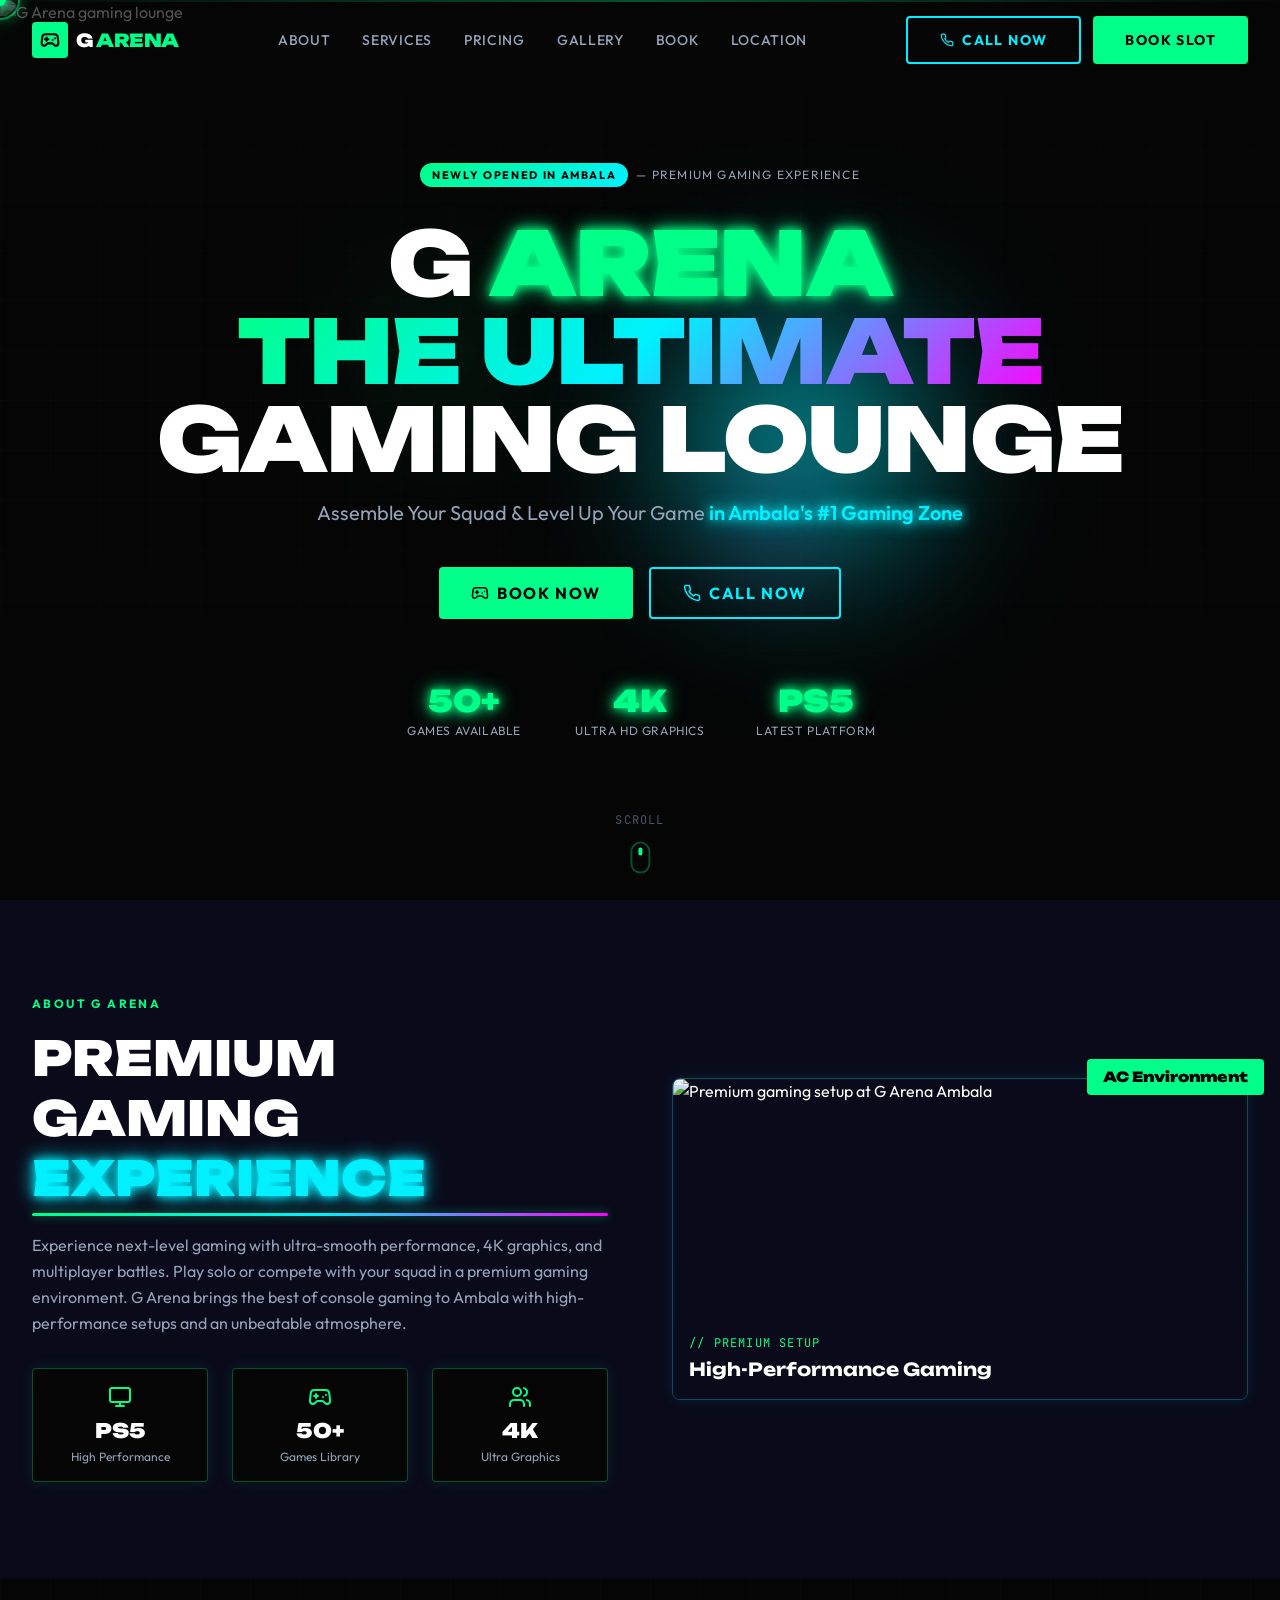
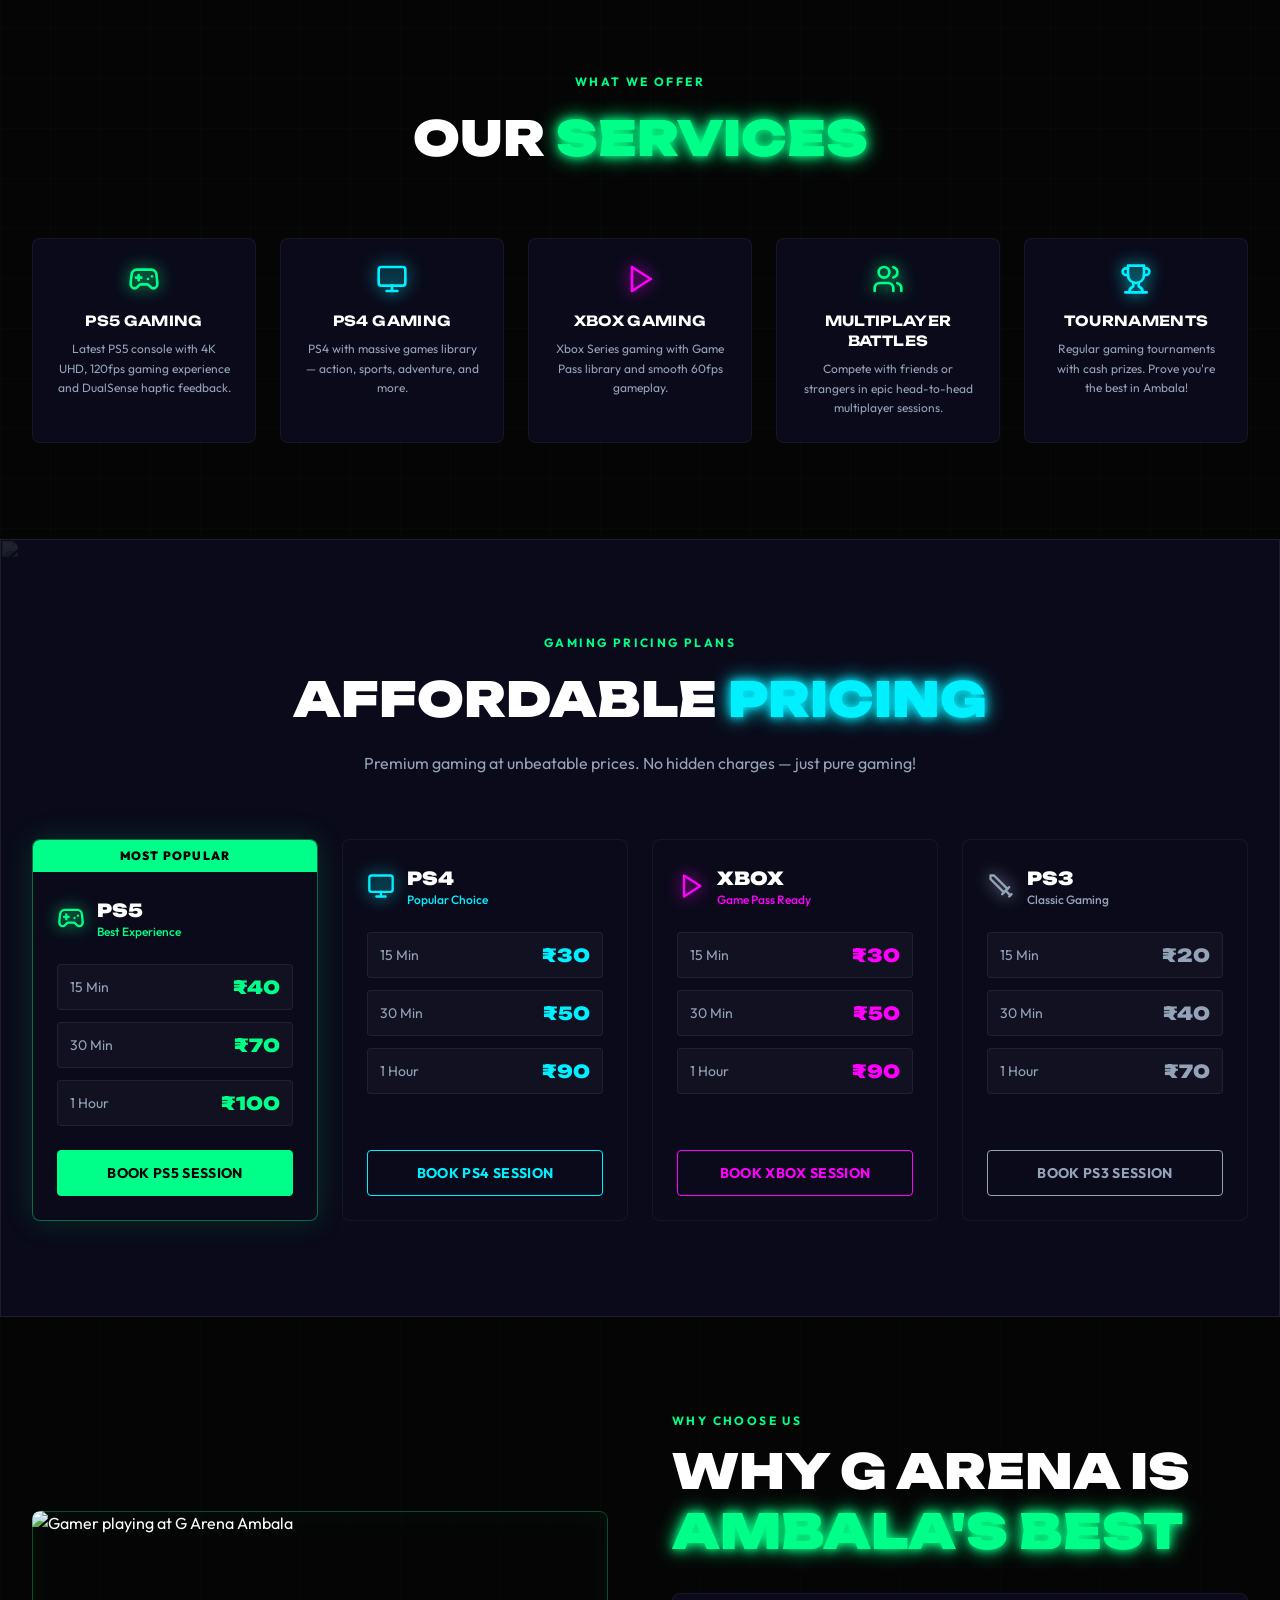
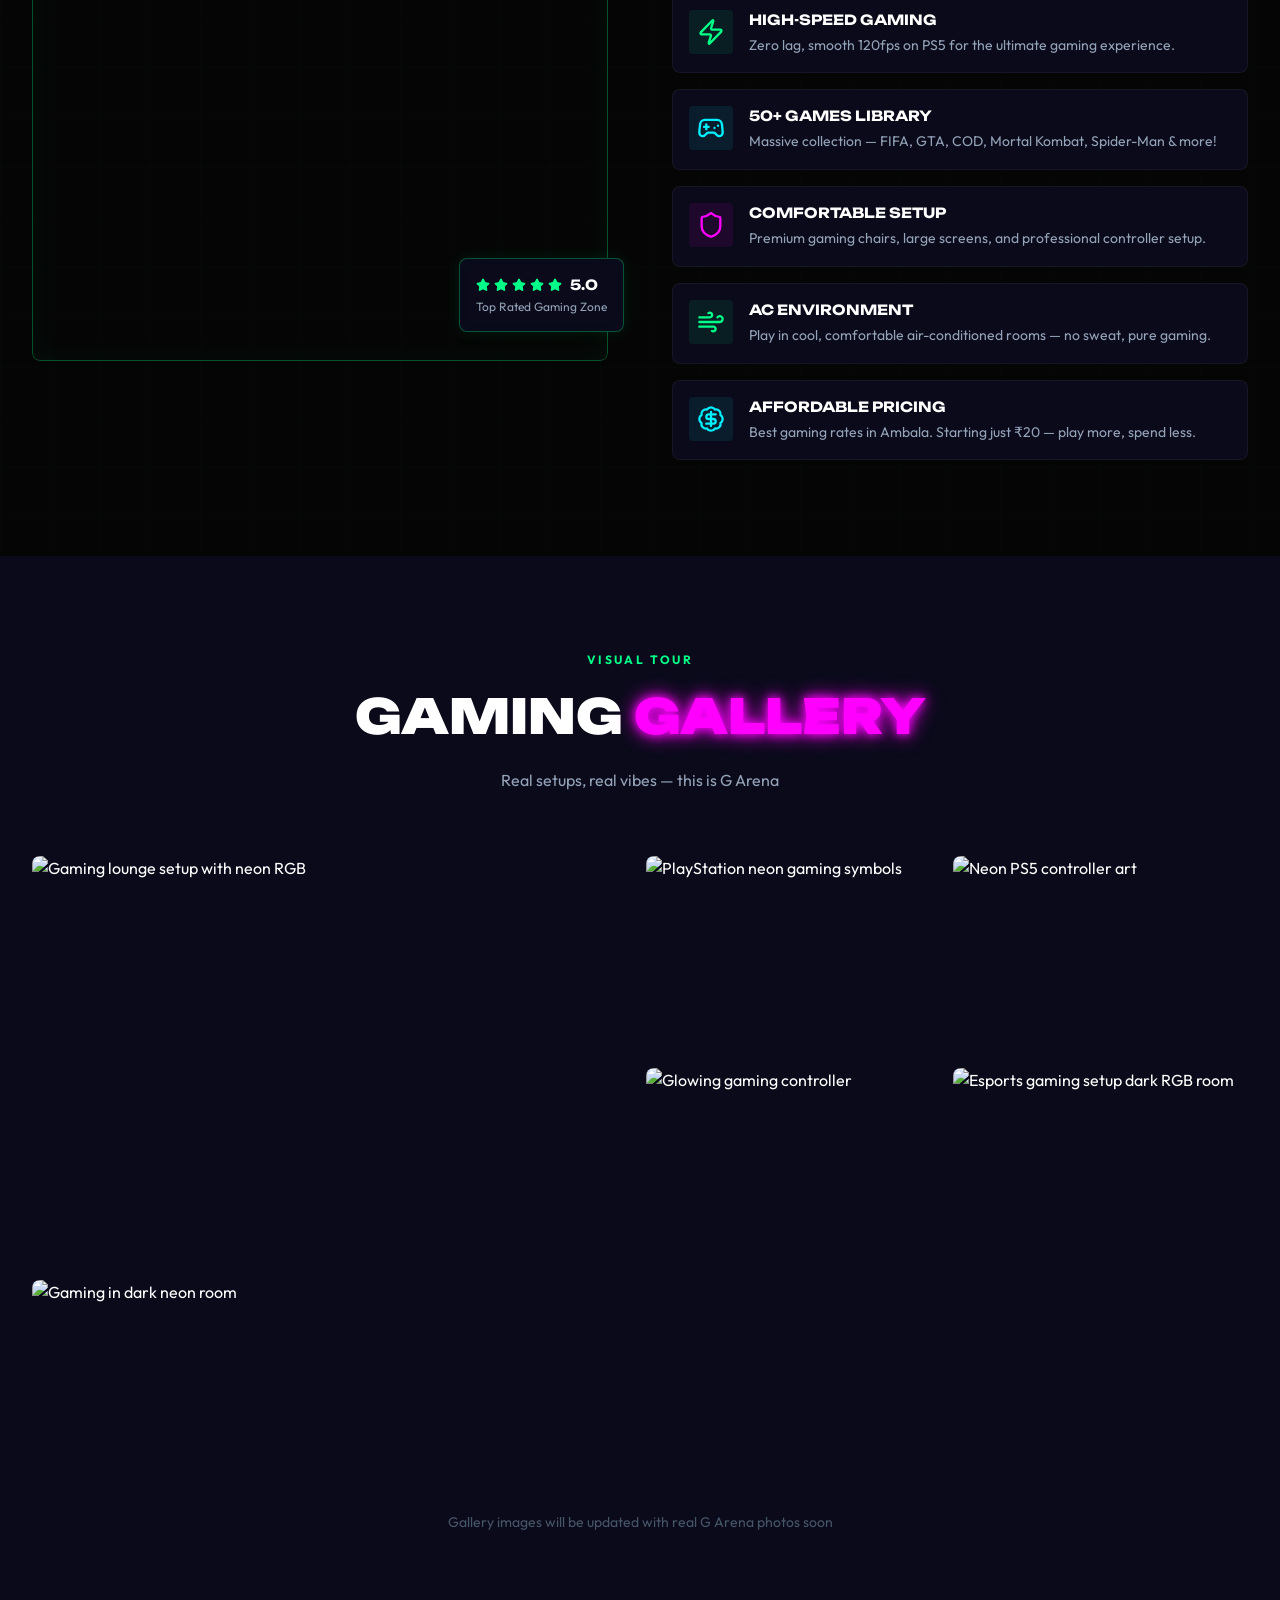
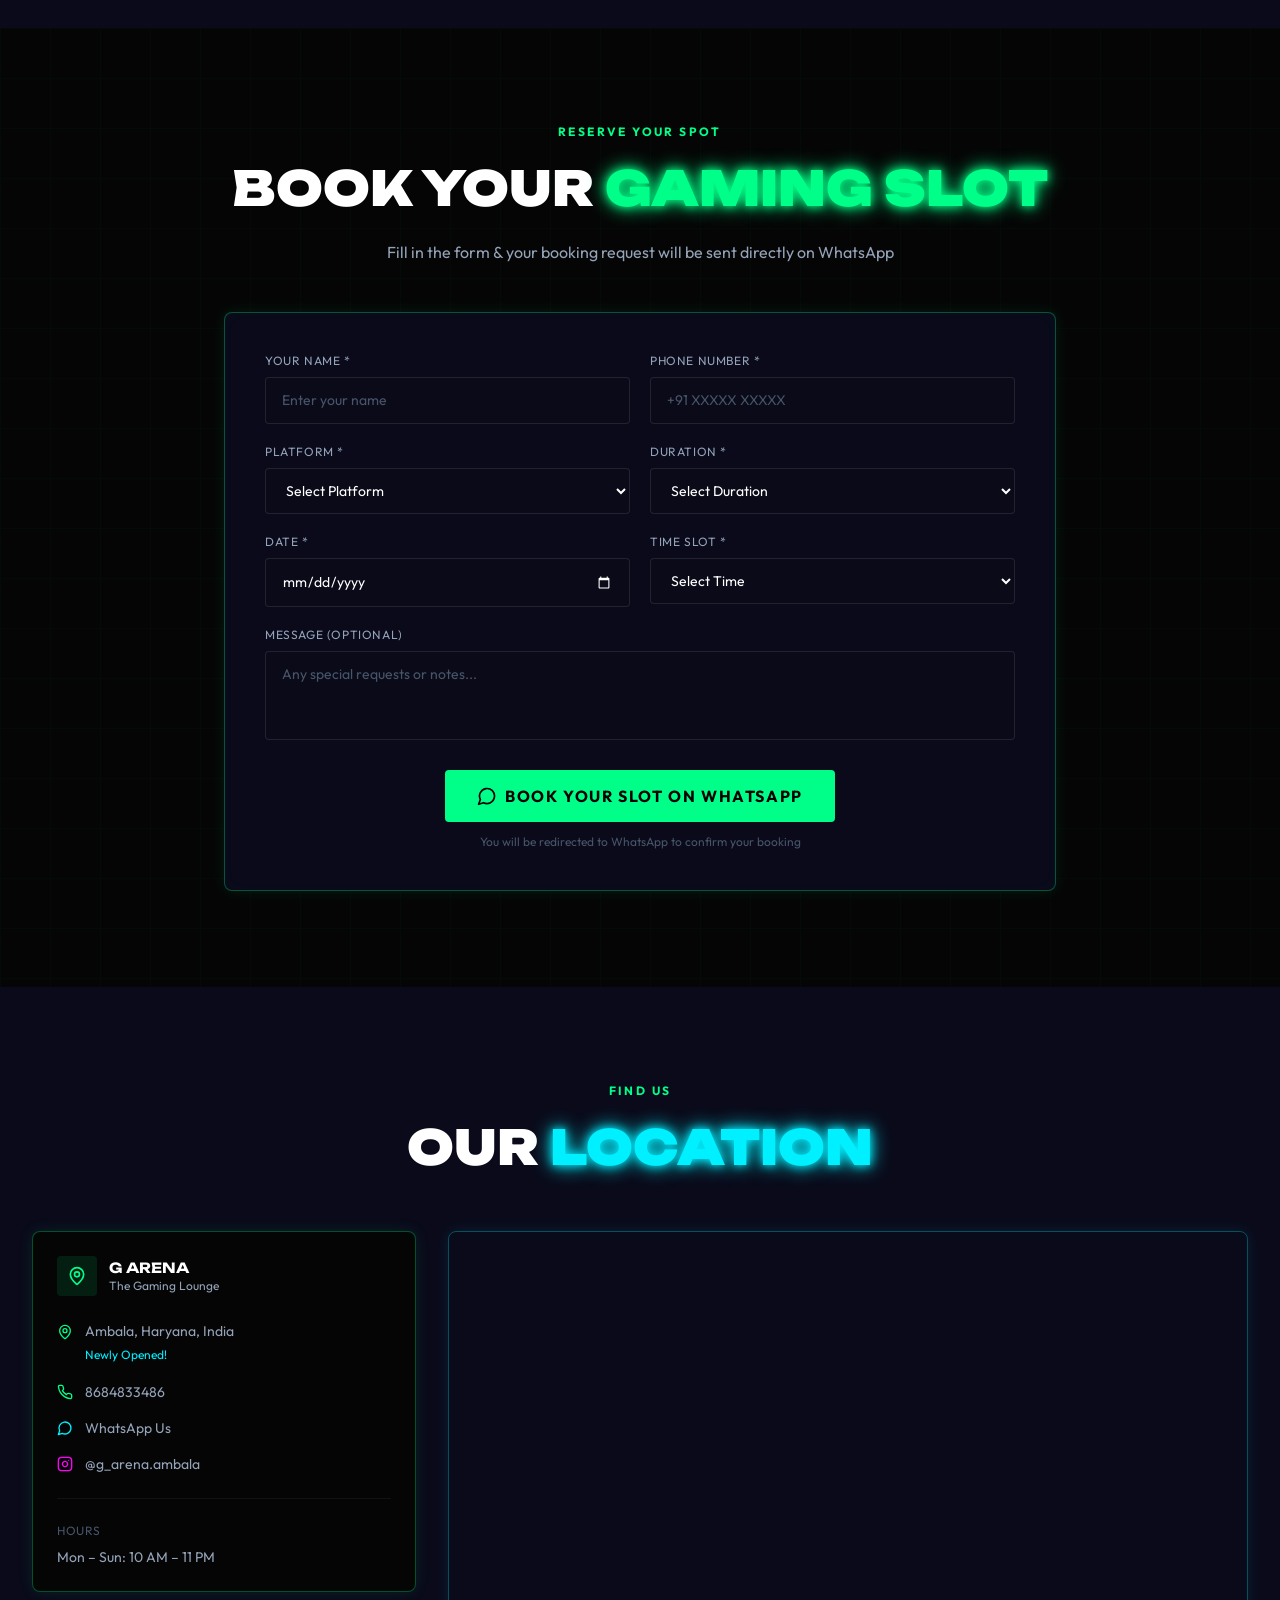
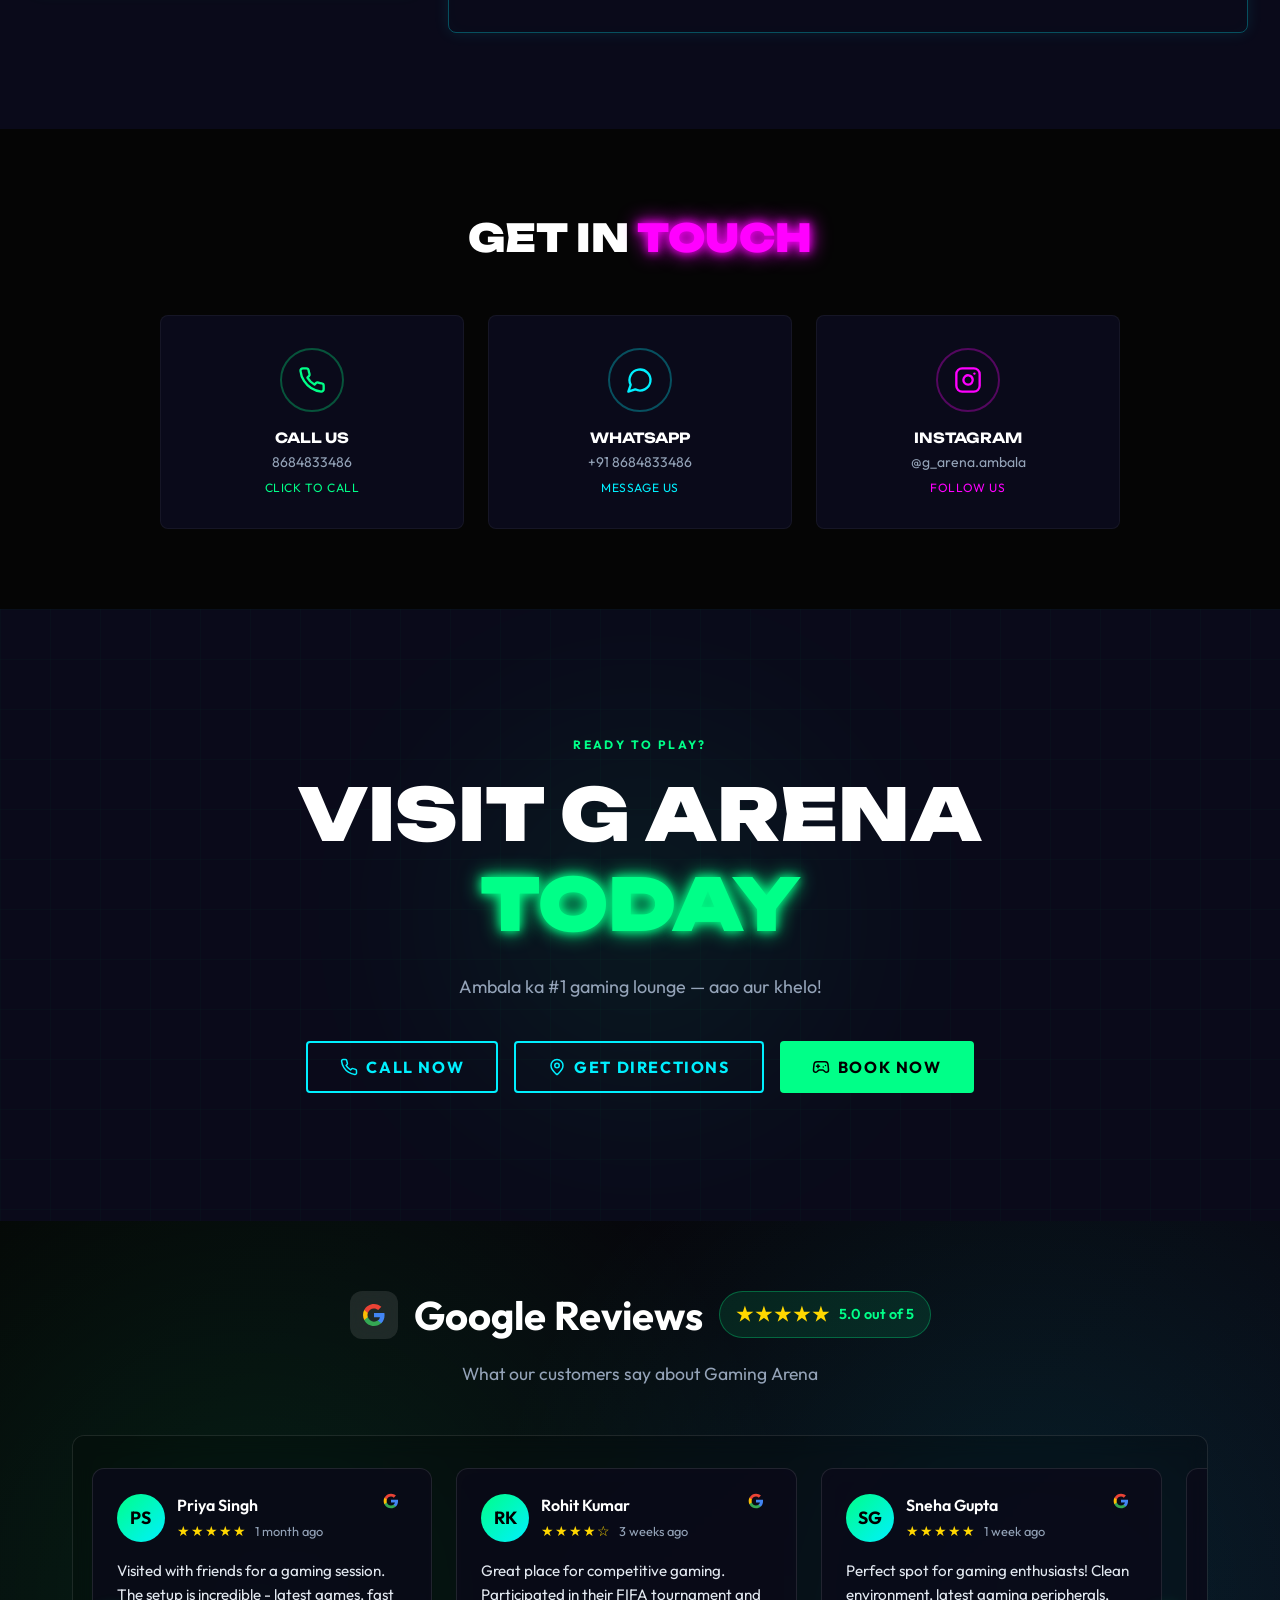
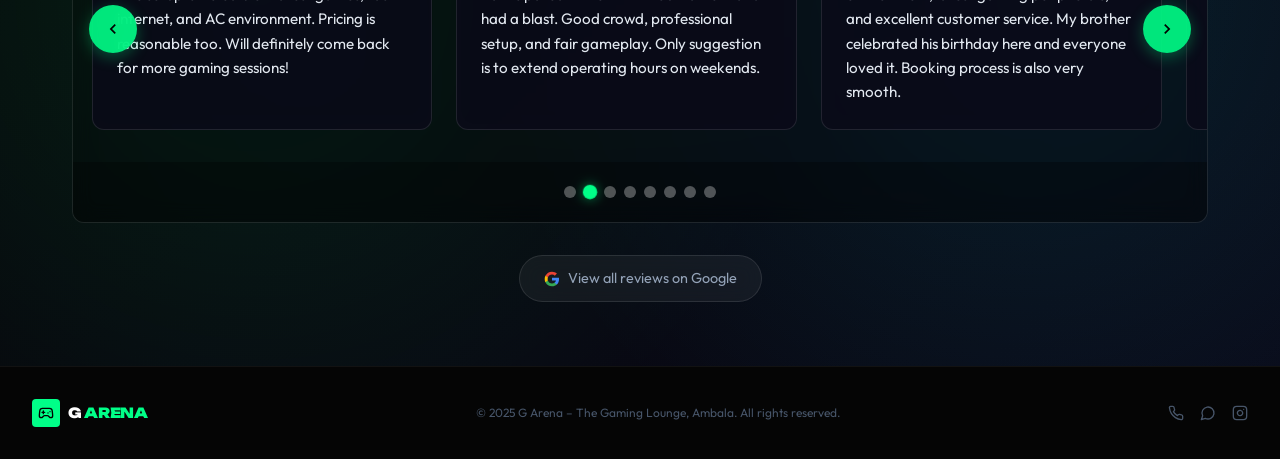
==== commit b6318baf: "Update fmt.Println message from 'Hello' to 'Goodbye'" ====
--- a/index.html
+++ b/index.html
@@ -3258,7 +3258,7 @@
 /*# sourceMappingURL=[data-uri] */</style></head>
     <body>
         <noscript>You need to enable JavaScript to run this app.</noscript>
-        <div id="root"><div x-file-name="App" x-line-number="1049" x-column="4" x-component="div" x-id="App_1049_4" x-dynamic="false" style="background: rgb(5, 5, 5); min-height: 100vh;"><div class="cursor-dot" x-file-name="CustomCursor" x-line-number="112" x-column="6" x-component="div" x-id="CustomCursor_112_6" x-dynamic="false" style="position: fixed; pointer-events: none; width: 12px; height: 12px; background: rgb(0, 255, 136); box-shadow: rgb(0, 255, 136) 0px 0px 10px, rgb(0, 255, 136) 0px 0px 20px, rgb(0, 255, 136) 0px 0px 40px; left: 460px; top: 362px;"></div><div class="cursor-ring" x-file-name="CustomCursor" x-line-number="113" x-column="6" x-component="div" x-id="CustomCursor_113_6" x-dynamic="false" style="position: fixed; pointer-events: none; left: 460px; top: 362px; width: 40px; height: 40px; border-color: rgba(0, 255, 136, 0.5);"></div><nav class="fixed w-full z-50 transition-all duration-300 bg-black/80 backdrop-blur-xl border-b border-white/10 shadow-[0_4px_30px_rgba(0,255,136,0.05)]" x-file-name="App" x-line-number="52" x-column="4" x-component="nav" x-id="App_52_4" x-dynamic="false" style="opacity: 1; transform: none;"><div class="max-w-7xl mx-auto px-4 sm:px-6 lg:px-8" x-file-name="App" x-line-number="62" x-column="6" x-component="div" x-id="App_62_6" x-dynamic="false"><div class="flex items-center justify-between h-16 lg:h-20" x-file-name="App" x-line-number="63" x-column="8" x-component="div" x-id="App_63_8" x-dynamic="false"><a href="https://digitaltoshu.github.io/g-arena-web/#" class="flex items-center gap-2 no-underline" data-testid="nav-logo" x-file-name="App" x-line-number="65" x-column="10" x-component="a" x-id="App_65_10" x-dynamic="false"><div class="w-9 h-9 rounded bg-[#00ff88] flex items-center justify-center" x-file-name="App" x-line-number="67" x-column="12" x-component="div" x-id="App_67_12" x-dynamic="false"><svg xmlns="http://www.w3.org/2000/svg" width="20" height="20" viewBox="0 0 24 24" fill="none" stroke="#000" stroke-width="2.5" stroke-linecap="round" stroke-linejoin="round" class="lucide lucide-gamepad2 lucide-gamepad-2" aria-hidden="true" x-file-name="App" x-line-number="68" x-column="14" x-component="Gamepad2" x-id="App_68_14" x-dynamic="false"><line x1="6" x2="10" y1="11" y2="11"></line><line x1="8" x2="8" y1="9" y2="13"></line><line x1="15" x2="15.01" y1="12" y2="12"></line><line x1="18" x2="18.01" y1="10" y2="10"></line><path d="M17.32 5H6.68a4 4 0 0 0-3.978 3.59c-.006.052-.01.101-.017.152C2.604 9.416 2 14.456 2 16a3 3 0 0 0 3 3c1 0 1.5-.5 2-1l1.414-1.414A2 2 0 0 1 9.828 16h4.344a2 2 0 0 1 1.414.586L17 18c.5.5 1 1 2 1a3 3 0 0 0 3-3c0-1.545-.604-6.584-.685-7.258-.007-.05-.011-.1-.017-.151A4 4 0 0 0 17.32 5z"></path></svg></div><span class="font-black uppercase tracking-tight text-white" x-file-name="App" x-line-number="70" x-column="12" x-component="span" x-id="App_70_12" x-dynamic="false" style="font-family: Unbounded; font-size: 18px;">G <span class="text-[#00ff88]" x-file-name="App" x-line-number="71" x-column="16" x-component="span" x-id="App_71_16" x-dynamic="false">ARENA</span></span></a><div class="hidden lg:flex items-center gap-8" x-file-name="App" x-line-number="76" x-column="10" x-component="div" x-id="App_76_10" x-dynamic="true" x-source-type="computed" x-source-editable="false"><button class="nav-link bg-transparent border-none text-[#94A3B8] font-medium text-sm tracking-wider uppercase hover:text-[#00ff88] transition-colors" data-testid="nav-about" x-file-name="App" x-line-number="78" x-column="14" x-component="button" x-id="App_78_14" x-dynamic="true" x-source-type="static-imported" x-source-var="navLinks" x-source-file-abs="/app/frontend/src/App.js" x-source-line="37" x-source-path="label" x-source-editable="true" x-array-var="navLinks" x-array-line="37" x-array-item-param="link" style="font-family: Outfit;">About</button><button class="nav-link bg-transparent border-none text-[#94A3B8] font-medium text-sm tracking-wider uppercase hover:text-[#00ff88] transition-colors" data-testid="nav-services" x-file-name="App" x-line-number="78" x-column="14" x-component="button" x-id="App_78_14" x-dynamic="true" x-source-type="static-imported" x-source-var="navLinks" x-source-file-abs="/app/frontend/src/App.js" x-source-line="37" x-source-path="label" x-source-editable="true" x-array-var="navLinks" x-array-line="37" x-array-item-param="link" style="font-family: Outfit;">Services</button><button class="nav-link bg-transparent border-none text-[#94A3B8] font-medium text-sm tracking-wider uppercase hover:text-[#00ff88] transition-colors" data-testid="nav-pricing" x-file-name="App" x-line-number="78" x-column="14" x-component="button" x-id="App_78_14" x-dynamic="true" x-source-type="static-imported" x-source-var="navLinks" x-source-file-abs="/app/frontend/src/App.js" x-source-line="37" x-source-path="label" x-source-editable="true" x-array-var="navLinks" x-array-line="37" x-array-item-param="link" style="font-family: Outfit;">Pricing</button><button class="nav-link bg-transparent border-none text-[#94A3B8] font-medium text-sm tracking-wider uppercase hover:text-[#00ff88] transition-colors" data-testid="nav-gallery" x-file-name="App" x-line-number="78" x-column="14" x-component="button" x-id="App_78_14" x-dynamic="true" x-source-type="static-imported" x-source-var="navLinks" x-source-file-abs="/app/frontend/src/App.js" x-source-line="37" x-source-path="label" x-source-editable="true" x-array-var="navLinks" x-array-line="37" x-array-item-param="link" style="font-family: Outfit;">Gallery</button><button class="nav-link bg-transparent border-none text-[#94A3B8] font-medium text-sm tracking-wider uppercase hover:text-[#00ff88] transition-colors" data-testid="nav-book" x-file-name="App" x-line-number="78" x-column="14" x-component="button" x-id="App_78_14" x-dynamic="true" x-source-type="static-imported" x-source-var="navLinks" x-source-file-abs="/app/frontend/src/App.js" x-source-line="37" x-source-path="label" x-source-editable="true" x-array-var="navLinks" x-array-line="37" x-array-item-param="link" style="font-family: Outfit;">Book</button><button class="nav-link bg-transparent border-none text-[#94A3B8] font-medium text-sm tracking-wider uppercase hover:text-[#00ff88] transition-colors" data-testid="nav-location" x-file-name="App" x-line-number="78" x-column="14" x-component="button" x-id="App_78_14" x-dynamic="true" x-source-type="static-imported" x-source-var="navLinks" x-source-file-abs="/app/frontend/src/App.js" x-source-line="37" x-source-path="label" x-source-editable="true" x-array-var="navLinks" x-array-line="37" x-array-item-param="link" style="font-family: Outfit;">Location</button></div><div class="hidden lg:flex items-center gap-3" x-file-name="App" x-line-number="87" x-column="10" x-component="div" x-id="App_87_10" x-dynamic="false"><a href="tel:8684833486" data-testid="nav-call-btn" class="btn-secondary text-sm py-2 px-5 no-underline" x-file-name="App" x-line-number="88" x-column="12" x-component="a" x-id="App_88_12" x-dynamic="false"><svg xmlns="http://www.w3.org/2000/svg" width="14" height="14" viewBox="0 0 24 24" fill="none" stroke="currentColor" stroke-width="2" stroke-linecap="round" stroke-linejoin="round" class="lucide lucide-phone" aria-hidden="true" x-file-name="App" x-line-number="90" x-column="14" x-component="Phone" x-id="App_90_14" x-dynamic="false"><path d="M22 16.92v3a2 2 0 0 1-2.18 2 19.79 19.79 0 0 1-8.63-3.07 19.5 19.5 0 0 1-6-6 19.79 19.79 0 0 1-3.07-8.67A2 2 0 0 1 4.11 2h3a2 2 0 0 1 2 1.72 12.84 12.84 0 0 0 .7 2.81 2 2 0 0 1-.45 2.11L8.09 9.91a16 16 0 0 0 6 6l1.27-1.27a2 2 0 0 1 2.11-.45 12.84 12.84 0 0 0 2.81.7A2 2 0 0 1 22 16.92z"></path></svg> Call Now</a><button data-testid="nav-book-btn" class="btn-primary text-sm py-2 px-5" x-file-name="App" x-line-number="92" x-column="12" x-component="button" x-id="App_92_12" x-dynamic="false">Book Slot</button></div><button data-testid="mobile-menu-toggle" class="lg:hidden text-white p-2 rounded border border-white/10 bg-black/40" x-file-name="App" x-line-number="99" x-column="10" x-component="button" x-id="App_99_10" x-dynamic="true" x-source-type="computed" x-source-editable="false"><svg xmlns="http://www.w3.org/2000/svg" width="20" height="20" viewBox="0 0 24 24" fill="none" stroke="currentColor" stroke-width="2" stroke-linecap="round" stroke-linejoin="round" class="lucide lucide-menu" aria-hidden="true"><path d="M4 12h16"></path><path d="M4 18h16"></path><path d="M4 6h16"></path></svg></button></div></div></nav><section id="hero" class="relative min-h-screen flex items-center justify-center overflow-hidden scanline" data-testid="hero-section" x-file-name="App" x-line-number="140" x-column="4" x-component="section" x-id="App_140_4" x-dynamic="false" style="background: rgb(5, 5, 5);"><div class="grid-bg absolute inset-0 opacity-60" x-file-name="App" x-line-number="143" x-column="6" x-component="div" x-id="App_143_6" x-dynamic="false"></div><div class="absolute inset-0" x-file-name="App" x-line-number="146" x-column="6" x-component="div" x-id="App_146_6" x-dynamic="false"><img alt="G Arena gaming lounge" class="w-full h-full object-cover opacity-30" x-file-name="App" x-line-number="147" x-column="8" x-component="img" x-id="App_147_8" x-dynamic="false" src="./Gaming Arena_files/00ecfa0c8595eb951e617307dcd1af5b2f0e731937de6d4367e16e0a7fa1d412.png"><div class="hero-overlay absolute inset-0" x-file-name="App" x-line-number="152" x-column="8" x-component="div" x-id="App_152_8" x-dynamic="false"></div></div><div class="absolute top-1/4 left-1/4 w-64 h-64 rounded-full opacity-10" x-file-name="App" x-line-number="156" x-column="6" x-component="div" x-id="App_156_6" x-dynamic="false" style="background: radial-gradient(circle, rgb(0, 255, 136) 0%, transparent 70%); filter: blur(60px);"></div><div class="absolute bottom-1/3 right-1/4 w-80 h-80 rounded-full opacity-8" x-file-name="App" x-line-number="158" x-column="6" x-component="div" x-id="App_158_6" x-dynamic="false" style="background: radial-gradient(circle, rgb(0, 240, 255) 0%, transparent 70%); filter: blur(80px);"></div><div class="absolute top-1/2 right-1/3 w-40 h-40 rounded-full opacity-10" x-file-name="App" x-line-number="160" x-column="6" x-component="div" x-id="App_160_6" x-dynamic="false" style="background: radial-gradient(circle, rgb(255, 0, 255) 0%, transparent 70%); filter: blur(40px);"></div><div class="relative z-10 max-w-5xl mx-auto px-4 text-center" x-file-name="App" x-line-number="163" x-column="6" x-component="div" x-id="App_163_6" x-dynamic="false"><div class="inline-flex items-center gap-2 mb-8" x-file-name="App" x-line-number="165" x-column="8" x-component="div" x-id="App_165_8" x-dynamic="false" style="opacity: 1; transform: none;"><span class="badge-new" data-testid="hero-new-badge" x-file-name="App" x-line-number="167" x-column="10" x-component="span" x-id="App_167_10" x-dynamic="false">Newly Opened in Ambala</span><span class="text-xs text-[#94A3B8] tracking-widest uppercase" x-file-name="App" x-line-number="168" x-column="10" x-component="span" x-id="App_168_10" x-dynamic="false" style="font-family: Outfit;">— Premium Gaming Experience</span></div><h1 class="font-black uppercase text-white mb-4 leading-none glitch-text" data-testid="hero-heading" x-file-name="App" x-line-number="174" x-column="8" x-component="h1" x-id="App_174_8" x-dynamic="true" x-source-type="unknown" x-source-editable="false" style="font-family: Unbounded; font-size: clamp(2.5rem, 8vw, 5.5rem); letter-spacing: -0.02em; opacity: 1; transform: none;">G<span data-ve-dynamic="true" x-excluded="true" x-file-name="App" x-line-number="174" x-column="8" x-component="h1" x-id="App_174_8_expr1" x-dynamic="true" x-source-type="unknown" x-source-editable="false" style="display: contents;"> </span><span class="neon-green" x-file-name="App" x-line-number="178" x-column="16" x-component="span" x-id="App_178_16" x-dynamic="false">ARENA</span><br x-file-name="App" x-line-number="179" x-column="10" x-component="br" x-id="App_179_10" x-dynamic="false"><span class="text-transparent bg-clip-text" x-file-name="App" x-line-number="180" x-column="10" x-component="span" x-id="App_180_10" x-dynamic="false" style="background-image: linear-gradient(135deg, rgb(0, 255, 136), rgb(0, 240, 255), rgb(255, 0, 255));">THE ULTIMATE</span><br x-file-name="App" x-line-number="184" x-column="10" x-component="br" x-id="App_184_10" x-dynamic="false">GAMING LOUNGE</h1><p class="text-lg sm:text-xl text-[#94A3B8] mb-10 max-w-2xl mx-auto leading-relaxed" data-testid="hero-subheading" x-file-name="App" x-line-number="189" x-column="8" x-component="p" x-id="App_189_8" x-dynamic="true" x-source-type="unknown" x-source-editable="false" style="font-family: Outfit; opacity: 1; transform: none;">Assemble Your Squad &amp; Level Up Your Game<span data-ve-dynamic="true" x-excluded="true" x-file-name="App" x-line-number="189" x-column="8" x-component="p" x-id="App_189_8_expr1" x-dynamic="true" x-source-type="unknown" x-source-editable="false" style="display: contents;"> </span><span class="neon-blue font-semibold" x-file-name="App" x-line-number="193" x-column="10" x-component="span" x-id="App_193_10" x-dynamic="false">in Ambala's #1 Gaming Zone</span></p><div class="flex flex-col sm:flex-row gap-4 justify-center items-center" x-file-name="App" x-line-number="197" x-column="8" x-component="div" x-id="App_197_8" x-dynamic="false" style="opacity: 1; transform: none;"><button class="btn-primary text-base px-8 py-4 w-full sm:w-auto" data-testid="hero-book-now-btn" x-file-name="App" x-line-number="199" x-column="10" x-component="button" x-id="App_199_10" x-dynamic="false"><svg xmlns="http://www.w3.org/2000/svg" width="18" height="18" viewBox="0 0 24 24" fill="none" stroke="currentColor" stroke-width="2" stroke-linecap="round" stroke-linejoin="round" class="lucide lucide-gamepad2 lucide-gamepad-2" aria-hidden="true" x-file-name="App" x-line-number="201" x-column="12" x-component="Gamepad2" x-id="App_201_12" x-dynamic="false"><line x1="6" x2="10" y1="11" y2="11"></line><line x1="8" x2="8" y1="9" y2="13"></line><line x1="15" x2="15.01" y1="12" y2="12"></line><line x1="18" x2="18.01" y1="10" y2="10"></line><path d="M17.32 5H6.68a4 4 0 0 0-3.978 3.59c-.006.052-.01.101-.017.152C2.604 9.416 2 14.456 2 16a3 3 0 0 0 3 3c1 0 1.5-.5 2-1l1.414-1.414A2 2 0 0 1 9.828 16h4.344a2 2 0 0 1 1.414.586L17 18c.5.5 1 1 2 1a3 3 0 0 0 3-3c0-1.545-.604-6.584-.685-7.258-.007-.05-.011-.1-.017-.151A4 4 0 0 0 17.32 5z"></path></svg> Book Now</button><a href="tel:8684833486" class="btn-secondary text-base px-8 py-4 w-full sm:w-auto no-underline justify-center" data-testid="hero-call-now-btn" x-file-name="App" x-line-number="203" x-column="10" x-component="a" x-id="App_203_10" x-dynamic="false"><svg xmlns="http://www.w3.org/2000/svg" width="18" height="18" viewBox="0 0 24 24" fill="none" stroke="currentColor" stroke-width="2" stroke-linecap="round" stroke-linejoin="round" class="lucide lucide-phone" aria-hidden="true" x-file-name="App" x-line-number="205" x-column="12" x-component="Phone" x-id="App_205_12" x-dynamic="false"><path d="M22 16.92v3a2 2 0 0 1-2.18 2 19.79 19.79 0 0 1-8.63-3.07 19.5 19.5 0 0 1-6-6 19.79 19.79 0 0 1-3.07-8.67A2 2 0 0 1 4.11 2h3a2 2 0 0 1 2 1.72 12.84 12.84 0 0 0 .7 2.81 2 2 0 0 1-.45 2.11L8.09 9.91a16 16 0 0 0 6 6l1.27-1.27a2 2 0 0 1 2.11-.45 12.84 12.84 0 0 0 2.81.7A2 2 0 0 1 22 16.92z"></path></svg> Call Now</a></div><div class="mt-16 grid grid-cols-3 gap-4 max-w-lg mx-auto" x-file-name="App" x-line-number="210" x-column="8" x-component="div" x-id="App_210_8" x-dynamic="true" x-source-type="computed" x-source-editable="false" style="opacity: 1; transform: none;"><div class="text-center" data-testid="hero-stat-games" x-file-name="App" x-line-number="217" x-column="12" x-component="div" x-id="App_217_12" x-dynamic="false"><div class="text-2xl sm:text-3xl font-black neon-green" x-file-name="App" x-line-number="218" x-column="14" x-component="div" x-id="App_218_14" x-dynamic="true" x-source-type="static-local" x-source-file="/app/frontend/src/App.js" x-source-file-abs="/app/frontend/src/App.js" x-source-line="212" x-source-path="val" x-source-editable="true" x-array-file="/app/frontend/src/App.js" x-array-line="212" x-array-item-param="s" x-array-inline="true" style="font-family: Unbounded;">90+</div><div class="text-xs text-[#94A3B8] mt-1 uppercase tracking-wider" x-file-name="App" x-line-number="219" x-column="14" x-component="div" x-id="App_219_14" x-dynamic="true" x-source-type="static-local" x-source-file="/app/frontend/src/App.js" x-source-file-abs="/app/frontend/src/App.js" x-source-line="212" x-source-path="label" x-source-editable="true" x-array-file="/app/frontend/src/App.js" x-array-line="212" x-array-item-param="s" x-array-inline="true" style="font-family: Outfit;">Games Available</div></div><div class="text-center" data-testid="hero-stat-ultra" x-file-name="App" x-line-number="217" x-column="12" x-component="div" x-id="App_217_12" x-dynamic="false"><div class="text-2xl sm:text-3xl font-black neon-green" x-file-name="App" x-line-number="218" x-column="14" x-component="div" x-id="App_218_14" x-dynamic="true" x-source-type="static-local" x-source-file="/app/frontend/src/App.js" x-source-file-abs="/app/frontend/src/App.js" x-source-line="212" x-source-path="val" x-source-editable="true" x-array-file="/app/frontend/src/App.js" x-array-line="212" x-array-item-param="s" x-array-inline="true" style="font-family: Unbounded;">4K</div><div class="text-xs text-[#94A3B8] mt-1 uppercase tracking-wider" x-file-name="App" x-line-number="219" x-column="14" x-component="div" x-id="App_219_14" x-dynamic="true" x-source-type="static-local" x-source-file="/app/frontend/src/App.js" x-source-file-abs="/app/frontend/src/App.js" x-source-line="212" x-source-path="label" x-source-editable="true" x-array-file="/app/frontend/src/App.js" x-array-line="212" x-array-item-param="s" x-array-inline="true" style="font-family: Outfit;">Ultra HD Graphics</div></div><div class="text-center" data-testid="hero-stat-latest" x-file-name="App" x-line-number="217" x-column="12" x-component="div" x-id="App_217_12" x-dynamic="false"><div class="text-2xl sm:text-3xl font-black neon-green" x-file-name="App" x-line-number="218" x-column="14" x-component="div" x-id="App_218_14" x-dynamic="true" x-source-type="static-local" x-source-file="/app/frontend/src/App.js" x-source-file-abs="/app/frontend/src/App.js" x-source-line="212" x-source-path="val" x-source-editable="true" x-array-file="/app/frontend/src/App.js" x-array-line="212" x-array-item-param="s" x-array-inline="true" style="font-family: Unbounded;">PS5</div><div class="text-xs text-[#94A3B8] mt-1 uppercase tracking-wider" x-file-name="App" x-line-number="219" x-column="14" x-component="div" x-id="App_219_14" x-dynamic="true" x-source-type="static-local" x-source-file="/app/frontend/src/App.js" x-source-file-abs="/app/frontend/src/App.js" x-source-line="212" x-source-path="label" x-source-editable="true" x-array-file="/app/frontend/src/App.js" x-array-line="212" x-array-item-param="s" x-array-inline="true" style="font-family: Outfit;">Latest Platform</div></div></div></div><div class="absolute bottom-8 left-1/2 -translate-x-1/2" x-file-name="App" x-line-number="226" x-column="6" x-component="div" x-id="App_226_6" x-dynamic="false" style="opacity: 1;"><div class="flex flex-col items-center gap-2" x-file-name="App" x-line-number="228" x-column="8" x-component="div" x-id="App_228_8" x-dynamic="false"><span class="text-xs text-[#475569] uppercase tracking-widest" x-file-name="App" x-line-number="229" x-column="10" x-component="span" x-id="App_229_10" x-dynamic="false" style="font-family: &quot;JetBrains Mono&quot;;">scroll</span><div class="w-5 h-8 border-2 border-[#00ff88]/30 rounded-full flex justify-center pt-1" x-file-name="App" x-line-number="230" x-column="10" x-component="div" x-id="App_230_10" x-dynamic="false" style="transform: translateY(7.46423px);"><div class="w-1 h-2 bg-[#00ff88] rounded-full" x-file-name="App" x-line-number="232" x-column="12" x-component="div" x-id="App_232_12" x-dynamic="false"></div></div></div></div></section><section id="about" class="relative py-24 overflow-hidden" data-testid="about-section" x-file-name="App" x-line-number="246" x-column="4" x-component="section" x-id="App_246_4" x-dynamic="false" style="background: rgb(10, 10, 26);"><div class="max-w-7xl mx-auto px-4 sm:px-6 lg:px-8" x-file-name="App" x-line-number="248" x-column="6" x-component="div" x-id="App_248_6" x-dynamic="false"><div class="grid lg:grid-cols-2 gap-16 items-center" x-file-name="App" x-line-number="249" x-column="8" x-component="div" x-id="App_249_8" x-dynamic="false"><div x-file-name="App" x-line-number="251" x-column="10" x-component="div" x-id="App_251_10" x-dynamic="false"><span class="text-xs uppercase tracking-[0.2em] font-bold text-[#00ff88] mb-4 block" x-file-name="App" x-line-number="252" x-column="12" x-component="span" x-id="App_252_12" x-dynamic="false" style="font-family: Outfit; opacity: 1; transform: none;">About G Arena</span><h2 class="font-black uppercase text-white mb-6 leading-tight section-title-underline" data-testid="about-heading" x-file-name="App" x-line-number="256" x-column="12" x-component="h2" x-id="App_256_12" x-dynamic="false" style="font-family: Unbounded; font-size: clamp(1.8rem, 4vw, 3rem); opacity: 1; transform: none;">Premium Gaming<br x-file-name="App" x-line-number="259" x-column="28" x-component="br" x-id="App_259_28" x-dynamic="false"><span class="neon-blue" x-file-name="App" x-line-number="259" x-column="34" x-component="span" x-id="App_259_34" x-dynamic="false">Experience</span></h2><p class="text-[#94A3B8] text-base leading-relaxed mb-8" x-file-name="App" x-line-number="261" x-column="12" x-component="p" x-id="App_261_12" x-dynamic="false" style="font-family: Outfit; opacity: 1; transform: none;">Experience next-level gaming with ultra-smooth performance, 4K graphics, and multiplayer battles. Play solo or compete with your squad in a premium gaming environment With G29 Racing Wheel AMBALA First steering wheel setup. G Arena brings the best of console gaming to Ambala with high-performance setups and an unbeatable atmosphere.</p><div class="grid grid-cols-3 gap-6" x-file-name="App" x-line-number="268" x-column="12" x-component="div" x-id="App_268_12" x-dynamic="true" x-source-type="computed" x-source-editable="false"><div class="text-center p-4 rounded neon-border-green bg-[#050505] hover-glow-green transition-all" data-testid="about-stat-high" x-file-name="App" x-line-number="274" x-column="16" x-component="div" x-id="App_274_16" x-dynamic="false" style="opacity: 1; transform: none;"><div class="text-[#00ff88] flex justify-center mb-2" x-file-name="App" x-line-number="277" x-column="18" x-component="div" x-id="App_277_18" x-dynamic="true" x-source-type="static-local" x-source-file="/app/frontend/src/App.js" x-source-file-abs="/app/frontend/src/App.js" x-source-line="269" x-source-path="icon" x-source-editable="true" x-array-file="/app/frontend/src/App.js" x-array-line="269" x-array-item-param="item" x-array-inline="true"><svg xmlns="http://www.w3.org/2000/svg" width="24" height="24" viewBox="0 0 24 24" fill="none" stroke="currentColor" stroke-width="2" stroke-linecap="round" stroke-linejoin="round" class="lucide lucide-monitor" aria-hidden="true" x-file-name="App" x-line-number="270" x-column="24" x-component="Monitor" x-id="App_270_24" x-dynamic="false"><rect width="20" height="14" x="2" y="3" rx="2"></rect><line x1="8" x2="16" y1="21" y2="21"></line><line x1="12" x2="12" y1="17" y2="21"></line></svg></div><div class="text-xl font-black text-white" x-file-name="App" x-line-number="278" x-column="18" x-component="div" x-id="App_278_18" x-dynamic="true" x-source-type="static-local" x-source-file="/app/frontend/src/App.js" x-source-file-abs="/app/frontend/src/App.js" x-source-line="269" x-source-path="val" x-source-editable="true" x-array-file="/app/frontend/src/App.js" x-array-line="269" x-array-item-param="item" x-array-inline="true" style="font-family: Unbounded;">PS5</div><div class="text-xs text-[#94A3B8] mt-1" x-file-name="App" x-line-number="279" x-column="18" x-component="div" x-id="App_279_18" x-dynamic="true" x-source-type="static-local" x-source-file="/app/frontend/src/App.js" x-source-file-abs="/app/frontend/src/App.js" x-source-line="269" x-source-path="label" x-source-editable="true" x-array-file="/app/frontend/src/App.js" x-array-line="269" x-array-item-param="item" x-array-inline="true" style="font-family: Outfit;">High Performance</div></div><div class="text-center p-4 rounded neon-border-green bg-[#050505] hover-glow-green transition-all" data-testid="about-stat-games" x-file-name="App" x-line-number="274" x-column="16" x-component="div" x-id="App_274_16" x-dynamic="false" style="opacity: 1; transform: none;"><div class="text-[#00ff88] flex justify-center mb-2" x-file-name="App" x-line-number="277" x-column="18" x-component="div" x-id="App_277_18" x-dynamic="true" x-source-type="static-local" x-source-file="/app/frontend/src/App.js" x-source-file-abs="/app/frontend/src/App.js" x-source-line="269" x-source-path="icon" x-source-editable="true" x-array-file="/app/frontend/src/App.js" x-array-line="269" x-array-item-param="item" x-array-inline="true"><svg xmlns="http://www.w3.org/2000/svg" width="24" height="24" viewBox="0 0 24 24" fill="none" stroke="currentColor" stroke-width="2" stroke-linecap="round" stroke-linejoin="round" class="lucide lucide-gamepad2 lucide-gamepad-2" aria-hidden="true" x-file-name="App" x-line-number="271" x-column="24" x-component="Gamepad2" x-id="App_271_24" x-dynamic="false"><line x1="6" x2="10" y1="11" y2="11"></line><line x1="8" x2="8" y1="9" y2="13"></line><line x1="15" x2="15.01" y1="12" y2="12"></line><line x1="18" x2="18.01" y1="10" y2="10"></line><path d="M17.32 5H6.68a4 4 0 0 0-3.978 3.59c-.006.052-.01.101-.017.152C2.604 9.416 2 14.456 2 16a3 3 0 0 0 3 3c1 0 1.5-.5 2-1l1.414-1.414A2 2 0 0 1 9.828 16h4.344a2 2 0 0 1 1.414.586L17 18c.5.5 1 1 2 1a3 3 0 0 0 3-3c0-1.545-.604-6.584-.685-7.258-.007-.05-.011-.1-.017-.151A4 4 0 0 0 17.32 5z"></path></svg></div><div class="text-xl font-black text-white" x-file-name="App" x-line-number="278" x-column="18" x-component="div" x-id="App_278_18" x-dynamic="true" x-source-type="static-local" x-source-file="/app/frontend/src/App.js" x-source-file-abs="/app/frontend/src/App.js" x-source-line="269" x-source-path="val" x-source-editable="true" x-array-file="/app/frontend/src/App.js" x-array-line="269" x-array-item-param="item" x-array-inline="true" style="font-family: Unbounded;">90+</div><div class="text-xs text-[#94A3B8] mt-1" x-file-name="App" x-line-number="279" x-column="18" x-component="div" x-id="App_279_18" x-dynamic="true" x-source-type="static-local" x-source-file="/app/frontend/src/App.js" x-source-file-abs="/app/frontend/src/App.js" x-source-line="269" x-source-path="label" x-source-editable="true" x-array-file="/app/frontend/src/App.js" x-array-line="269" x-array-item-param="item" x-array-inline="true" style="font-family: Outfit;">Games Library</div></div><div class="text-center p-4 rounded neon-border-green bg-[#050505] hover-glow-green transition-all" data-testid="about-stat-ultra" x-file-name="App" x-line-number="274" x-column="16" x-component="div" x-id="App_274_16" x-dynamic="false" style="opacity: 1; transform: none;"><div class="text-[#00ff88] flex justify-center mb-2" x-file-name="App" x-line-number="277" x-column="18" x-component="div" x-id="App_277_18" x-dynamic="true" x-source-type="static-local" x-source-file="/app/frontend/src/App.js" x-source-file-abs="/app/frontend/src/App.js" x-source-line="269" x-source-path="icon" x-source-editable="true" x-array-file="/app/frontend/src/App.js" x-array-line="269" x-array-item-param="item" x-array-inline="true"><svg xmlns="http://www.w3.org/2000/svg" width="24" height="24" viewBox="0 0 24 24" fill="none" stroke="currentColor" stroke-width="2" stroke-linecap="round" stroke-linejoin="round" class="lucide lucide-users" aria-hidden="true" x-file-name="App" x-line-number="272" x-column="24" x-component="Users" x-id="App_272_24" x-dynamic="false"><path d="M16 21v-2a4 4 0 0 0-4-4H6a4 4 0 0 0-4 4v2"></path><path d="M16 3.128a4 4 0 0 1 0 7.744"></path><path d="M22 21v-2a4 4 0 0 0-3-3.87"></path><circle cx="9" cy="7" r="4"></circle></svg></div><div class="text-xl font-black text-white" x-file-name="App" x-line-number="278" x-column="18" x-component="div" x-id="App_278_18" x-dynamic="true" x-source-type="static-local" x-source-file="/app/frontend/src/App.js" x-source-file-abs="/app/frontend/src/App.js" x-source-line="269" x-source-path="val" x-source-editable="true" x-array-file="/app/frontend/src/App.js" x-array-line="269" x-array-item-param="item" x-array-inline="true" style="font-family: Unbounded;">4K</div><div class="text-xs text-[#94A3B8] mt-1" x-file-name="App" x-line-number="279" x-column="18" x-component="div" x-id="App_279_18" x-dynamic="true" x-source-type="static-local" x-source-file="/app/frontend/src/App.js" x-source-file-abs="/app/frontend/src/App.js" x-source-line="269" x-source-path="label" x-source-editable="true" x-array-file="/app/frontend/src/App.js" x-array-line="269" x-array-item-param="item" x-array-inline="true" style="font-family: Outfit;">Ultra Graphics</div></div></div></div><div class="relative" x-file-name="App" x-line-number="286" x-column="10" x-component="div" x-id="App_286_10" x-dynamic="false" style="opacity: 1; transform: none;"><div class="relative rounded-lg overflow-hidden neon-border-blue" x-file-name="App" x-line-number="288" x-column="12" x-component="div" x-id="App_288_12" x-dynamic="false"><img alt="Premium gaming setup at G Arena Ambala" class="w-full h-80 object-cover" x-file-name="App" x-line-number="289" x-column="14" x-component="img" x-id="App_289_14" x-dynamic="false" src="./Gaming Arena_files/800d10023c46445549d75a6dd64174cba5e08e12d30ffbb26434d14472e958a6.png"><div class="absolute inset-0" x-file-name="App" x-line-number="294" x-column="14" x-component="div" x-id="App_294_14" x-dynamic="false" style="background: linear-gradient(to top, rgb(10, 10, 26) 0%, transparent 60%);"></div><div class="absolute bottom-4 left-4 right-4" x-file-name="App" x-line-number="295" x-column="14" x-component="div" x-id="App_295_14" x-dynamic="false"><div class="text-xs text-[#00ff88] uppercase tracking-widest mb-1" x-file-name="App" x-line-number="296" x-column="16" x-component="div" x-id="App_296_16" x-dynamic="false" style="font-family: &quot;JetBrains Mono&quot;;">// premium setup</div><div class="text-white font-bold text-lg" x-file-name="App" x-line-number="299" x-column="16" x-component="div" x-id="App_299_16" x-dynamic="false" style="font-family: Unbounded;">High-Performance Gaming</div></div></div><div class="absolute -top-4 -right-4 bg-[#00ff88] text-black px-4 py-2 rounded font-black text-sm" x-file-name="App" x-line-number="305" x-column="12" x-component="div" x-id="App_305_12" x-dynamic="false" style="font-family: Unbounded; transform: translateY(-4.52889px);">AC Environment</div></div></div></div></section><section id="services" class="relative py-24" data-testid="services-section" x-file-name="App" x-line-number="331" x-column="4" x-component="section" x-id="App_331_4" x-dynamic="false" style="background: rgb(5, 5, 5);"><div class="absolute inset-0 grid-bg opacity-40" x-file-name="App" x-line-number="333" x-column="6" x-component="div" x-id="App_333_6" x-dynamic="false"></div><div class="relative max-w-7xl mx-auto px-4 sm:px-6 lg:px-8" x-file-name="App" x-line-number="334" x-column="6" x-component="div" x-id="App_334_6" x-dynamic="false"><div class="text-center mb-16" x-file-name="App" x-line-number="335" x-column="8" x-component="div" x-id="App_335_8" x-dynamic="false"><span class="text-xs uppercase tracking-[0.2em] font-bold text-[#00ff88] mb-3 block" x-file-name="App" x-line-number="337" x-column="10" x-component="span" x-id="App_337_10" x-dynamic="false" style="font-family: Outfit; opacity: 1; transform: none;">What We Offer</span><h2 class="font-black uppercase text-white" data-testid="services-heading" x-file-name="App" x-line-number="341" x-column="10" x-component="h2" x-id="App_341_10" x-dynamic="false" style="font-family: Unbounded; font-size: clamp(1.8rem, 4vw, 3rem); opacity: 1; transform: none;">Our <span class="neon-green" x-file-name="App" x-line-number="344" x-column="16" x-component="span" x-id="App_344_16" x-dynamic="false">Services</span></h2></div><div class="grid grid-cols-1 sm:grid-cols-2 lg:grid-cols-3 xl:grid-cols-5 gap-6" x-file-name="App" x-line-number="348" x-column="8" x-component="div" x-id="App_348_8" x-dynamic="true" x-source-type="computed" x-source-editable="false"><div class="group p-6 rounded-lg bg-[#0A0A1A] border border-white/5 hover:border-[#00ff88]/40 transition-all duration-300 hover:-translate-y-2 hover:shadow-[0_20px_40px_rgba(0,255,136,0.1)] text-center" data-testid="service-card-ps5" x-file-name="App" x-line-number="351" x-column="12" x-component="div" x-id="App_351_12" x-dynamic="false" style="opacity: 1; transform: none;"><div class="flex justify-center mb-4 transition-transform group-hover:scale-110" x-file-name="App" x-line-number="354" x-column="14" x-component="div" x-id="App_354_14" x-dynamic="true" x-source-type="static-imported" x-source-var="services" x-source-file-abs="/app/frontend/src/App.js" x-source-line="322" x-source-path="icon" x-source-editable="true" x-array-var="services" x-array-line="322" x-array-item-param="svc" style="color: rgb(0, 255, 136); filter: drop-shadow(rgb(0, 255, 136) 0px 0px 8px);"><svg xmlns="http://www.w3.org/2000/svg" width="32" height="32" viewBox="0 0 24 24" fill="none" stroke="currentColor" stroke-width="2" stroke-linecap="round" stroke-linejoin="round" class="lucide lucide-gamepad2 lucide-gamepad-2" aria-hidden="true" x-file-name="App" x-line-number="323" x-column="12" x-component="Gamepad2" x-id="App_323_12" x-dynamic="false"><line x1="6" x2="10" y1="11" y2="11"></line><line x1="8" x2="8" y1="9" y2="13"></line><line x1="15" x2="15.01" y1="12" y2="12"></line><line x1="18" x2="18.01" y1="10" y2="10"></line><path d="M17.32 5H6.68a4 4 0 0 0-3.978 3.59c-.006.052-.01.101-.017.152C2.604 9.416 2 14.456 2 16a3 3 0 0 0 3 3c1 0 1.5-.5 2-1l1.414-1.414A2 2 0 0 1 9.828 16h4.344a2 2 0 0 1 1.414.586L17 18c.5.5 1 1 2 1a3 3 0 0 0 3-3c0-1.545-.604-6.584-.685-7.258-.007-.05-.011-.1-.017-.151A4 4 0 0 0 17.32 5z"></path></svg></div><h3 class="font-bold text-white mb-2 uppercase text-sm tracking-wide" x-file-name="App" x-line-number="358" x-column="14" x-component="h3" x-id="App_358_14" x-dynamic="true" x-source-type="static-imported" x-source-var="services" x-source-file-abs="/app/frontend/src/App.js" x-source-line="322" x-source-path="title" x-source-editable="true" x-array-var="services" x-array-line="322" x-array-item-param="svc" style="font-family: Unbounded;">PS5 Gaming</h3><p class="text-xs text-[#94A3B8] leading-relaxed" x-file-name="App" x-line-number="360" x-column="14" x-component="p" x-id="App_360_14" x-dynamic="true" x-source-type="static-imported" x-source-var="services" x-source-file-abs="/app/frontend/src/App.js" x-source-line="322" x-source-path="desc" x-source-editable="true" x-array-var="services" x-array-line="322" x-array-item-param="svc" style="font-family: Outfit;">Latest PS5 console with 4K UHD, 120fps gaming experience and DualSense haptic feedback.</p></div><div class="group p-6 rounded-lg bg-[#0A0A1A] border border-white/5 hover:border-[#00ff88]/40 transition-all duration-300 hover:-translate-y-2 hover:shadow-[0_20px_40px_rgba(0,255,136,0.1)] text-center" data-testid="service-card-ps4" x-file-name="App" x-line-number="351" x-column="12" x-component="div" x-id="App_351_12" x-dynamic="false" style="opacity: 1; transform: none;"><div class="flex justify-center mb-4 transition-transform group-hover:scale-110" x-file-name="App" x-line-number="354" x-column="14" x-component="div" x-id="App_354_14" x-dynamic="true" x-source-type="static-imported" x-source-var="services" x-source-file-abs="/app/frontend/src/App.js" x-source-line="322" x-source-path="icon" x-source-editable="true" x-array-var="services" x-array-line="322" x-array-item-param="svc" style="color: rgb(0, 240, 255); filter: drop-shadow(rgb(0, 240, 255) 0px 0px 8px);"><svg xmlns="http://www.w3.org/2000/svg" width="32" height="32" viewBox="0 0 24 24" fill="none" stroke="currentColor" stroke-width="2" stroke-linecap="round" stroke-linejoin="round" class="lucide lucide-monitor" aria-hidden="true" x-file-name="App" x-line-number="324" x-column="12" x-component="Monitor" x-id="App_324_12" x-dynamic="false"><rect width="20" height="14" x="2" y="3" rx="2"></rect><line x1="8" x2="16" y1="21" y2="21"></line><line x1="12" x2="12" y1="17" y2="21"></line></svg></div><h3 class="font-bold text-white mb-2 uppercase text-sm tracking-wide" x-file-name="App" x-line-number="358" x-column="14" x-component="h3" x-id="App_358_14" x-dynamic="true" x-source-type="static-imported" x-source-var="services" x-source-file-abs="/app/frontend/src/App.js" x-source-line="322" x-source-path="title" x-source-editable="true" x-array-var="services" x-array-line="322" x-array-item-param="svc" style="font-family: Unbounded;">PS4 Gaming</h3><p class="text-xs text-[#94A3B8] leading-relaxed" x-file-name="App" x-line-number="360" x-column="14" x-component="p" x-id="App_360_14" x-dynamic="true" x-source-type="static-imported" x-source-var="services" x-source-file-abs="/app/frontend/src/App.js" x-source-line="322" x-source-path="desc" x-source-editable="true" x-array-var="services" x-array-line="322" x-array-item-param="svc" style="font-family: Outfit;">PS4 with massive games library — action, sports, adventure, and more.</p></div><div class="group p-6 rounded-lg bg-[#0A0A1A] border border-white/5 hover:border-[#00ff88]/40 transition-all duration-300 hover:-translate-y-2 hover:shadow-[0_20px_40px_rgba(0,255,136,0.1)] text-center" data-testid="service-card-xbox" x-file-name="App" x-line-number="351" x-column="12" x-component="div" x-id="App_351_12" x-dynamic="false" style="opacity: 1; transform: none;"><div class="flex justify-center mb-4 transition-transform group-hover:scale-110" x-file-name="App" x-line-number="354" x-column="14" x-component="div" x-id="App_354_14" x-dynamic="true" x-source-type="static-imported" x-source-var="services" x-source-file-abs="/app/frontend/src/App.js" x-source-line="322" x-source-path="icon" x-source-editable="true" x-array-var="services" x-array-line="322" x-array-item-param="svc" style="color: rgb(255, 0, 255); filter: drop-shadow(rgb(255, 0, 255) 0px 0px 8px);"><svg xmlns="http://www.w3.org/2000/svg" width="32" height="32" viewBox="0 0 24 24" fill="none" stroke="currentColor" stroke-width="2" stroke-linecap="round" stroke-linejoin="round" class="lucide lucide-play" aria-hidden="true" x-file-name="App" x-line-number="325" x-column="12" x-component="Play" x-id="App_325_12" x-dynamic="false"><polygon points="6 3 20 12 6 21 6 3"></polygon></svg></div><h3 class="font-bold text-white mb-2 uppercase text-sm tracking-wide" x-file-name="App" x-line-number="358" x-column="14" x-component="h3" x-id="App_358_14" x-dynamic="true" x-source-type="static-imported" x-source-var="services" x-source-file-abs="/app/frontend/src/App.js" x-source-line="322" x-source-path="title" x-source-editable="true" x-array-var="services" x-array-line="322" x-array-item-param="svc" style="font-family: Unbounded;">XBOX Gaming</h3><p class="text-xs text-[#94A3B8] leading-relaxed" x-file-name="App" x-line-number="360" x-column="14" x-component="p" x-id="App_360_14" x-dynamic="true" x-source-type="static-imported" x-source-var="services" x-source-file-abs="/app/frontend/src/App.js" x-source-line="322" x-source-path="desc" x-source-editable="true" x-array-var="services" x-array-line="322" x-array-item-param="svc" style="font-family: Outfit;">Xbox Series gaming with Game Pass library and smooth 60fps gameplay.</p></div><div class="group p-6 rounded-lg bg-[#0A0A1A] border border-white/5 hover:border-[#00ff88]/40 transition-all duration-300 hover:-translate-y-2 hover:shadow-[0_20px_40px_rgba(0,255,136,0.1)] text-center" data-testid="service-card-multiplayer" x-file-name="App" x-line-number="351" x-column="12" x-component="div" x-id="App_351_12" x-dynamic="false" style="opacity: 1; transform: none;"><div class="flex justify-center mb-4 transition-transform group-hover:scale-110" x-file-name="App" x-line-number="354" x-column="14" x-component="div" x-id="App_354_14" x-dynamic="true" x-source-type="static-imported" x-source-var="services" x-source-file-abs="/app/frontend/src/App.js" x-source-line="322" x-source-path="icon" x-source-editable="true" x-array-var="services" x-array-line="322" x-array-item-param="svc" style="color: rgb(0, 255, 136); filter: drop-shadow(rgb(0, 255, 136) 0px 0px 8px);"><svg xmlns="http://www.w3.org/2000/svg" width="32" height="32" viewBox="0 0 24 24" fill="none" stroke="currentColor" stroke-width="2" stroke-linecap="round" stroke-linejoin="round" class="lucide lucide-users" aria-hidden="true" x-file-name="App" x-line-number="326" x-column="12" x-component="Users" x-id="App_326_12" x-dynamic="false"><path d="M16 21v-2a4 4 0 0 0-4-4H6a4 4 0 0 0-4 4v2"></path><path d="M16 3.128a4 4 0 0 1 0 7.744"></path><path d="M22 21v-2a4 4 0 0 0-3-3.87"></path><circle cx="9" cy="7" r="4"></circle></svg></div><h3 class="font-bold text-white mb-2 uppercase text-sm tracking-wide" x-file-name="App" x-line-number="358" x-column="14" x-component="h3" x-id="App_358_14" x-dynamic="true" x-source-type="static-imported" x-source-var="services" x-source-file-abs="/app/frontend/src/App.js" x-source-line="322" x-source-path="title" x-source-editable="true" x-array-var="services" x-array-line="322" x-array-item-param="svc" style="font-family: Unbounded;">Multiplayer Battles</h3><p class="text-xs text-[#94A3B8] leading-relaxed" x-file-name="App" x-line-number="360" x-column="14" x-component="p" x-id="App_360_14" x-dynamic="true" x-source-type="static-imported" x-source-var="services" x-source-file-abs="/app/frontend/src/App.js" x-source-line="322" x-source-path="desc" x-source-editable="true" x-array-var="services" x-array-line="322" x-array-item-param="svc" style="font-family: Outfit;">Compete with friends or strangers in epic head-to-head multiplayer sessions.</p></div><div class="group p-6 rounded-lg bg-[#0A0A1A] border border-white/5 hover:border-[#00ff88]/40 transition-all duration-300 hover:-translate-y-2 hover:shadow-[0_20px_40px_rgba(0,255,136,0.1)] text-center" data-testid="service-card-tournaments" x-file-name="App" x-line-number="351" x-column="12" x-component="div" x-id="App_351_12" x-dynamic="false" style="opacity: 1; transform: none;"><div class="flex justify-center mb-4 transition-transform group-hover:scale-110" x-file-name="App" x-line-number="354" x-column="14" x-component="div" x-id="App_354_14" x-dynamic="true" x-source-type="static-imported" x-source-var="services" x-source-file-abs="/app/frontend/src/App.js" x-source-line="322" x-source-path="icon" x-source-editable="true" x-array-var="services" x-array-line="322" x-array-item-param="svc" style="color: rgb(0, 240, 255); filter: drop-shadow(rgb(0, 240, 255) 0px 0px 8px);"><svg xmlns="http://www.w3.org/2000/svg" width="32" height="32" viewBox="0 0 24 24" fill="none" stroke="currentColor" stroke-width="2" stroke-linecap="round" stroke-linejoin="round" class="lucide lucide-trophy" aria-hidden="true" x-file-name="App" x-line-number="327" x-column="12" x-component="Trophy" x-id="App_327_12" x-dynamic="false"><path d="M6 9H4.5a2.5 2.5 0 0 1 0-5H6"></path><path d="M18 9h1.5a2.5 2.5 0 0 0 0-5H18"></path><path d="M4 22h16"></path><path d="M10 14.66V17c0 .55-.47.98-.97 1.21C7.85 18.75 7 20.24 7 22"></path><path d="M14 14.66V17c0 .55.47.98.97 1.21C16.15 18.75 17 20.24 17 22"></path><path d="M18 2H6v7a6 6 0 0 0 12 0V2Z"></path></svg></div><h3 class="font-bold text-white mb-2 uppercase text-sm tracking-wide" x-file-name="App" x-line-number="358" x-column="14" x-component="h3" x-id="App_358_14" x-dynamic="true" x-source-type="static-imported" x-source-var="services" x-source-file-abs="/app/frontend/src/App.js" x-source-line="322" x-source-path="title" x-source-editable="true" x-array-var="services" x-array-line="322" x-array-item-param="svc" style="font-family: Unbounded;">Tournaments</h3><p class="text-xs text-[#94A3B8] leading-relaxed" x-file-name="App" x-line-number="360" x-column="14" x-component="p" x-id="App_360_14" x-dynamic="true" x-source-type="static-imported" x-source-var="services" x-source-file-abs="/app/frontend/src/App.js" x-source-line="322" x-source-path="desc" x-source-editable="true" x-array-var="services" x-array-line="322" x-array-item-param="svc" style="font-family: Outfit;">Regular gaming tournaments with cash prizes. Prove you're the best in Ambala!</p></div></div></div></section><section id="pricing" class="relative py-24" data-testid="pricing-section" x-file-name="App" x-line-number="427" x-column="4" x-component="section" x-id="App_427_4" x-dynamic="false" style="background: rgb(10, 10, 26);"><div class="absolute inset-0 opacity-10" x-file-name="App" x-line-number="430" x-column="6" x-component="div" x-id="App_430_6" x-dynamic="false"><img alt="" class="w-full h-full object-cover" x-file-name="App" x-line-number="431" x-column="8" x-component="img" x-id="App_431_8" x-dynamic="false" src="./Gaming Arena_files/7a55fd5f47352ea255b9b28848632791d75adfc6e6a5ee8f352b6b598a541de9.png" style="mix-blend-mode: screen;"></div><div class="relative max-w-7xl mx-auto px-4 sm:px-6 lg:px-8" x-file-name="App" x-line-number="437" x-column="6" x-component="div" x-id="App_437_6" x-dynamic="false"><div class="text-center mb-16" x-file-name="App" x-line-number="438" x-column="8" x-component="div" x-id="App_438_8" x-dynamic="false"><span class="text-xs uppercase tracking-[0.2em] font-bold text-[#00ff88] mb-3 block" x-file-name="App" x-line-number="440" x-column="10" x-component="span" x-id="App_440_10" x-dynamic="false" style="font-family: Outfit; opacity: 1; transform: none;">Gaming Pricing Plans</span><h2 class="font-black uppercase text-white" data-testid="pricing-heading" x-file-name="App" x-line-number="444" x-column="10" x-component="h2" x-id="App_444_10" x-dynamic="false" style="font-family: Unbounded; font-size: clamp(1.8rem, 4vw, 3rem); opacity: 1; transform: none;">Affordable <span class="neon-blue" x-file-name="App" x-line-number="447" x-column="23" x-component="span" x-id="App_447_23" x-dynamic="false">Pricing</span></h2><p class="text-[#94A3B8] mt-4 max-w-xl mx-auto" x-file-name="App" x-line-number="449" x-column="10" x-component="p" x-id="App_449_10" x-dynamic="false" style="font-family: Outfit; opacity: 1; transform: none;">Premium gaming at unbeatable prices. No hidden charges — just pure gaming!</p></div><div class="grid grid-cols-1 sm:grid-cols-2 lg:grid-cols-4 gap-6" x-file-name="App" x-line-number="454" x-column="8" x-component="div" x-id="App_454_8" x-dynamic="true" x-source-type="computed" x-source-editable="false"><div class="pricing-card group hover-glow-green featured flex flex-col" data-testid="pricing-card-ps5" x-file-name="App" x-line-number="457" x-column="12" x-component="div" x-id="App_457_12" x-dynamic="true" x-source-type="computed" x-source-editable="false" style="opacity: 1; transform: none;"><div class="bg-[#00ff88] text-black text-xs font-black uppercase tracking-widest text-center py-2" x-file-name="App" x-line-number="461" x-column="16" x-component="div" x-id="App_461_16" x-dynamic="false" style="font-family: Outfit;">Most Popular</div><div class="p-6 flex flex-col flex-1" x-file-name="App" x-line-number="466" x-column="14" x-component="div" x-id="App_466_14" x-dynamic="false"><div class="flex items-center gap-3 mb-6" x-file-name="App" x-line-number="468" x-column="16" x-component="div" x-id="App_468_16" x-dynamic="false"><div x-file-name="App" x-line-number="469" x-column="18" x-component="div" x-id="App_469_18" x-dynamic="true" x-source-type="static-imported" x-source-var="plans" x-source-file-abs="/app/frontend/src/App.js" x-source-line="375" x-source-path="icon" x-source-editable="true" x-array-var="plans" x-array-line="375" x-array-item-param="plan" style="color: rgb(0, 255, 136); filter: drop-shadow(rgb(0, 255, 136) 0px 0px 8px);"><svg xmlns="http://www.w3.org/2000/svg" width="28" height="28" viewBox="0 0 24 24" fill="none" stroke="currentColor" stroke-width="2" stroke-linecap="round" stroke-linejoin="round" class="lucide lucide-gamepad2 lucide-gamepad-2" aria-hidden="true" x-file-name="App" x-line-number="378" x-column="12" x-component="Gamepad2" x-id="App_378_12" x-dynamic="false"><line x1="6" x2="10" y1="11" y2="11"></line><line x1="8" x2="8" y1="9" y2="13"></line><line x1="15" x2="15.01" y1="12" y2="12"></line><line x1="18" x2="18.01" y1="10" y2="10"></line><path d="M17.32 5H6.68a4 4 0 0 0-3.978 3.59c-.006.052-.01.101-.017.152C2.604 9.416 2 14.456 2 16a3 3 0 0 0 3 3c1 0 1.5-.5 2-1l1.414-1.414A2 2 0 0 1 9.828 16h4.344a2 2 0 0 1 1.414.586L17 18c.5.5 1 1 2 1a3 3 0 0 0 3-3c0-1.545-.604-6.584-.685-7.258-.007-.05-.011-.1-.017-.151A4 4 0 0 0 17.32 5z"></path></svg></div><div x-file-name="App" x-line-number="472" x-column="18" x-component="div" x-id="App_472_18" x-dynamic="false"><h3 class="font-black uppercase text-white text-lg" x-file-name="App" x-line-number="473" x-column="20" x-component="h3" x-id="App_473_20" x-dynamic="true" x-source-type="static-imported" x-source-var="plans" x-source-file-abs="/app/frontend/src/App.js" x-source-line="375" x-source-path="platform" x-source-editable="true" x-array-var="plans" x-array-line="375" x-array-item-param="plan" style="font-family: Unbounded;">PS5</h3><div class="text-xs font-medium" x-file-name="App" x-line-number="476" x-column="20" x-component="div" x-id="App_476_20" x-dynamic="true" x-source-type="static-imported" x-source-var="plans" x-source-file-abs="/app/frontend/src/App.js" x-source-line="375" x-source-path="tagline" x-source-editable="true" x-array-var="plans" x-array-line="375" x-array-item-param="plan" style="color: rgb(0, 255, 136); font-family: Outfit;">Best Experience</div></div></div><div class="flex flex-col gap-3 mb-6 flex-1" x-file-name="App" x-line-number="483" x-column="16" x-component="div" x-id="App_483_16" x-dynamic="true" x-source-type="computed" x-source-editable="false"><div class="flex items-center justify-between py-2 px-3 rounded" data-testid="price-ps5-15min" x-file-name="App" x-line-number="485" x-column="20" x-component="div" x-id="App_485_20" x-dynamic="false" style="background: rgba(255, 255, 255, 0.03); border: 1px solid rgba(255, 255, 255, 0.06);"><span class="text-[#94A3B8] text-sm" x-file-name="App" x-line-number="489" x-column="22" x-component="span" x-id="App_489_22" x-dynamic="true" x-source-type="static-imported" x-source-var="plan" x-source-path="prices.duration" x-source-editable="false" x-array-var="plan" x-array-item-param="p" style="font-family: Outfit;">15 Min</span><span class="font-black text-lg" x-file-name="App" x-line-number="490" x-column="22" x-component="span" x-id="App_490_22" x-dynamic="true" x-source-type="static-imported" x-source-var="plan" x-source-path="prices.price" x-source-editable="false" x-array-var="plan" x-array-item-param="p" style="color: rgb(0, 255, 136); font-family: Unbounded;">₹40</span></div><div class="flex items-center justify-between py-2 px-3 rounded" data-testid="price-ps5-30min" x-file-name="App" x-line-number="485" x-column="20" x-component="div" x-id="App_485_20" x-dynamic="false" style="background: rgba(255, 255, 255, 0.03); border: 1px solid rgba(255, 255, 255, 0.06);"><span class="text-[#94A3B8] text-sm" x-file-name="App" x-line-number="489" x-column="22" x-component="span" x-id="App_489_22" x-dynamic="true" x-source-type="static-imported" x-source-var="plan" x-source-path="prices.duration" x-source-editable="false" x-array-var="plan" x-array-item-param="p" style="font-family: Outfit;">30 Min</span><span class="font-black text-lg" x-file-name="App" x-line-number="490" x-column="22" x-component="span" x-id="App_490_22" x-dynamic="true" x-source-type="static-imported" x-source-var="plan" x-source-path="prices.price" x-source-editable="false" x-array-var="plan" x-array-item-param="p" style="color: rgb(0, 255, 136); font-family: Unbounded;">₹70</span></div><div class="flex items-center justify-between py-2 px-3 rounded" data-testid="price-ps5-1hour" x-file-name="App" x-line-number="485" x-column="20" x-component="div" x-id="App_485_20" x-dynamic="false" style="background: rgba(255, 255, 255, 0.03); border: 1px solid rgba(255, 255, 255, 0.06);"><span class="text-[#94A3B8] text-sm" x-file-name="App" x-line-number="489" x-column="22" x-component="span" x-id="App_489_22" x-dynamic="true" x-source-type="static-imported" x-source-var="plan" x-source-path="prices.duration" x-source-editable="false" x-array-var="plan" x-array-item-param="p" style="font-family: Outfit;">1 Hour</span><span class="font-black text-lg" x-file-name="App" x-line-number="490" x-column="22" x-component="span" x-id="App_490_22" x-dynamic="true" x-source-type="static-imported" x-source-var="plan" x-source-path="prices.price" x-source-editable="false" x-array-var="plan" x-array-item-param="p" style="color: rgb(0, 255, 136); font-family: Unbounded;">₹100</span></div></div><button class="w-full py-3 rounded font-bold uppercase text-sm tracking-wide transition-all duration-300" data-testid="pricing-book-ps5" x-file-name="App" x-line-number="498" x-column="16" x-component="button" x-id="App_498_16" x-dynamic="true" x-source-type="static-imported" x-source-var="plans" x-source-file-abs="/app/frontend/src/App.js" x-source-line="375" x-source-path="platform" x-source-editable="true" x-array-var="plans" x-array-line="375" x-array-item-param="plan" style="background: rgb(0, 255, 136); color: rgb(0, 0, 0); border: 1px solid rgb(0, 255, 136); font-family: Outfit;">Book <span data-ve-dynamic="true" x-excluded="true" x-file-name="App" x-line-number="498" x-column="16" x-component="button" x-id="App_498_16_expr1" x-dynamic="true" x-source-type="static-imported" x-source-var="plans" x-source-file-abs="/app/frontend/src/App.js" x-source-line="375" x-source-path="platform" x-source-editable="true" x-array-var="plans" x-array-line="375" x-array-item-param="plan" style="display: contents;">PS5</span> Session</button></div></div><div class="pricing-card group hover-glow-green  flex flex-col" data-testid="pricing-card-ps4" x-file-name="App" x-line-number="457" x-column="12" x-component="div" x-id="App_457_12" x-dynamic="true" x-source-type="computed" x-source-editable="false" style="opacity: 1; transform: none;"><div class="p-6 flex flex-col flex-1" x-file-name="App" x-line-number="466" x-column="14" x-component="div" x-id="App_466_14" x-dynamic="false"><div class="flex items-center gap-3 mb-6" x-file-name="App" x-line-number="468" x-column="16" x-component="div" x-id="App_468_16" x-dynamic="false"><div x-file-name="App" x-line-number="469" x-column="18" x-component="div" x-id="App_469_18" x-dynamic="true" x-source-type="static-imported" x-source-var="plans" x-source-file-abs="/app/frontend/src/App.js" x-source-line="375" x-source-path="icon" x-source-editable="true" x-array-var="plans" x-array-line="375" x-array-item-param="plan" style="color: rgb(0, 240, 255); filter: drop-shadow(rgb(0, 240, 255) 0px 0px 8px);"><svg xmlns="http://www.w3.org/2000/svg" width="28" height="28" viewBox="0 0 24 24" fill="none" stroke="currentColor" stroke-width="2" stroke-linecap="round" stroke-linejoin="round" class="lucide lucide-monitor" aria-hidden="true" x-file-name="App" x-line-number="390" x-column="12" x-component="Monitor" x-id="App_390_12" x-dynamic="false"><rect width="20" height="14" x="2" y="3" rx="2"></rect><line x1="8" x2="16" y1="21" y2="21"></line><line x1="12" x2="12" y1="17" y2="21"></line></svg></div><div x-file-name="App" x-line-number="472" x-column="18" x-component="div" x-id="App_472_18" x-dynamic="false"><h3 class="font-black uppercase text-white text-lg" x-file-name="App" x-line-number="473" x-column="20" x-component="h3" x-id="App_473_20" x-dynamic="true" x-source-type="static-imported" x-source-var="plans" x-source-file-abs="/app/frontend/src/App.js" x-source-line="375" x-source-path="platform" x-source-editable="true" x-array-var="plans" x-array-line="375" x-array-item-param="plan" style="font-family: Unbounded;">PS4</h3><div class="text-xs font-medium" x-file-name="App" x-line-number="476" x-column="20" x-component="div" x-id="App_476_20" x-dynamic="true" x-source-type="static-imported" x-source-var="plans" x-source-file-abs="/app/frontend/src/App.js" x-source-line="375" x-source-path="tagline" x-source-editable="true" x-array-var="plans" x-array-line="375" x-array-item-param="plan" style="color: rgb(0, 240, 255); font-family: Outfit;">Popular Choice</div></div></div><div class="flex flex-col gap-3 mb-6 flex-1" x-file-name="App" x-line-number="483" x-column="16" x-component="div" x-id="App_483_16" x-dynamic="true" x-source-type="computed" x-source-editable="false"><div class="flex items-center justify-between py-2 px-3 rounded" data-testid="price-ps4-15min" x-file-name="App" x-line-number="485" x-column="20" x-component="div" x-id="App_485_20" x-dynamic="false" style="background: rgba(255, 255, 255, 0.03); border: 1px solid rgba(255, 255, 255, 0.06);"><span class="text-[#94A3B8] text-sm" x-file-name="App" x-line-number="489" x-column="22" x-component="span" x-id="App_489_22" x-dynamic="true" x-source-type="static-imported" x-source-var="plan" x-source-path="prices.duration" x-source-editable="false" x-array-var="plan" x-array-item-param="p" style="font-family: Outfit;">15 Min</span><span class="font-black text-lg" x-file-name="App" x-line-number="490" x-column="22" x-component="span" x-id="App_490_22" x-dynamic="true" x-source-type="static-imported" x-source-var="plan" x-source-path="prices.price" x-source-editable="false" x-array-var="plan" x-array-item-param="p" style="color: rgb(0, 240, 255); font-family: Unbounded;">₹30</span></div><div class="flex items-center justify-between py-2 px-3 rounded" data-testid="price-ps4-30min" x-file-name="App" x-line-number="485" x-column="20" x-component="div" x-id="App_485_20" x-dynamic="false" style="background: rgba(255, 255, 255, 0.03); border: 1px solid rgba(255, 255, 255, 0.06);"><span class="text-[#94A3B8] text-sm" x-file-name="App" x-line-number="489" x-column="22" x-component="span" x-id="App_489_22" x-dynamic="true" x-source-type="static-imported" x-source-var="plan" x-source-path="prices.duration" x-source-editable="false" x-array-var="plan" x-array-item-param="p" style="font-family: Outfit;">30 Min</span><span class="font-black text-lg" x-file-name="App" x-line-number="490" x-column="22" x-component="span" x-id="App_490_22" x-dynamic="true" x-source-type="static-imported" x-source-var="plan" x-source-path="prices.price" x-source-editable="false" x-array-var="plan" x-array-item-param="p" style="color: rgb(0, 240, 255); font-family: Unbounded;">₹50</span></div><div class="flex items-center justify-between py-2 px-3 rounded" data-testid="price-ps4-1hour" x-file-name="App" x-line-number="485" x-column="20" x-component="div" x-id="App_485_20" x-dynamic="false" style="background: rgba(255, 255, 255, 0.03); border: 1px solid rgba(255, 255, 255, 0.06);"><span class="text-[#94A3B8] text-sm" x-file-name="App" x-line-number="489" x-column="22" x-component="span" x-id="App_489_22" x-dynamic="true" x-source-type="static-imported" x-source-var="plan" x-source-path="prices.duration" x-source-editable="false" x-array-var="plan" x-array-item-param="p" style="font-family: Outfit;">1 Hour</span><span class="font-black text-lg" x-file-name="App" x-line-number="490" x-column="22" x-component="span" x-id="App_490_22" x-dynamic="true" x-source-type="static-imported" x-source-var="plan" x-source-path="prices.price" x-source-editable="false" x-array-var="plan" x-array-item-param="p" style="color: rgb(0, 240, 255); font-family: Unbounded;">₹90</span></div></div><button class="w-full py-3 rounded font-bold uppercase text-sm tracking-wide transition-all duration-300" data-testid="pricing-book-ps4" x-file-name="App" x-line-number="498" x-column="16" x-component="button" x-id="App_498_16" x-dynamic="true" x-source-type="static-imported" x-source-var="plans" x-source-file-abs="/app/frontend/src/App.js" x-source-line="375" x-source-path="platform" x-source-editable="true" x-array-var="plans" x-array-line="375" x-array-item-param="plan" style="background: transparent; color: rgb(0, 240, 255); border: 1px solid rgb(0, 240, 255); font-family: Outfit;">Book <span data-ve-dynamic="true" x-excluded="true" x-file-name="App" x-line-number="498" x-column="16" x-component="button" x-id="App_498_16_expr1" x-dynamic="true" x-source-type="static-imported" x-source-var="plans" x-source-file-abs="/app/frontend/src/App.js" x-source-line="375" x-source-path="platform" x-source-editable="true" x-array-var="plans" x-array-line="375" x-array-item-param="plan" style="display: contents;">PS4</span> Session</button></div></div><div class="pricing-card group hover-glow-green  flex flex-col" data-testid="pricing-card-xbox" x-file-name="App" x-line-number="457" x-column="12" x-component="div" x-id="App_457_12" x-dynamic="true" x-source-type="computed" x-source-editable="false" style="opacity: 1; transform: none;"><div class="p-6 flex flex-col flex-1" x-file-name="App" x-line-number="466" x-column="14" x-component="div" x-id="App_466_14" x-dynamic="false"><div class="flex items-center gap-3 mb-6" x-file-name="App" x-line-number="468" x-column="16" x-component="div" x-id="App_468_16" x-dynamic="false"><div x-file-name="App" x-line-number="469" x-column="18" x-component="div" x-id="App_469_18" x-dynamic="true" x-source-type="static-imported" x-source-var="plans" x-source-file-abs="/app/frontend/src/App.js" x-source-line="375" x-source-path="icon" x-source-editable="true" x-array-var="plans" x-array-line="375" x-array-item-param="plan" style="color: rgb(255, 0, 255); filter: drop-shadow(rgb(255, 0, 255) 0px 0px 8px);"><svg xmlns="http://www.w3.org/2000/svg" width="28" height="28" viewBox="0 0 24 24" fill="none" stroke="currentColor" stroke-width="2" stroke-linecap="round" stroke-linejoin="round" class="lucide lucide-play" aria-hidden="true" x-file-name="App" x-line-number="402" x-column="12" x-component="Play" x-id="App_402_12" x-dynamic="false"><polygon points="6 3 20 12 6 21 6 3"></polygon></svg></div><div x-file-name="App" x-line-number="472" x-column="18" x-component="div" x-id="App_472_18" x-dynamic="false"><h3 class="font-black uppercase text-white text-lg" x-file-name="App" x-line-number="473" x-column="20" x-component="h3" x-id="App_473_20" x-dynamic="true" x-source-type="static-imported" x-source-var="plans" x-source-file-abs="/app/frontend/src/App.js" x-source-line="375" x-source-path="platform" x-source-editable="true" x-array-var="plans" x-array-line="375" x-array-item-param="plan" style="font-family: Unbounded;">XBOX</h3><div class="text-xs font-medium" x-file-name="App" x-line-number="476" x-column="20" x-component="div" x-id="App_476_20" x-dynamic="true" x-source-type="static-imported" x-source-var="plans" x-source-file-abs="/app/frontend/src/App.js" x-source-line="375" x-source-path="tagline" x-source-editable="true" x-array-var="plans" x-array-line="375" x-array-item-param="plan" style="color: rgb(255, 0, 255); font-family: Outfit;">Game Pass Ready</div></div></div><div class="flex flex-col gap-3 mb-6 flex-1" x-file-name="App" x-line-number="483" x-column="16" x-component="div" x-id="App_483_16" x-dynamic="true" x-source-type="computed" x-source-editable="false"><div class="flex items-center justify-between py-2 px-3 rounded" data-testid="price-xbox-15min" x-file-name="App" x-line-number="485" x-column="20" x-component="div" x-id="App_485_20" x-dynamic="false" style="background: rgba(255, 255, 255, 0.03); border: 1px solid rgba(255, 255, 255, 0.06);"><span class="text-[#94A3B8] text-sm" x-file-name="App" x-line-number="489" x-column="22" x-component="span" x-id="App_489_22" x-dynamic="true" x-source-type="static-imported" x-source-var="plan" x-source-path="prices.duration" x-source-editable="false" x-array-var="plan" x-array-item-param="p" style="font-family: Outfit;">15 Min</span><span class="font-black text-lg" x-file-name="App" x-line-number="490" x-column="22" x-component="span" x-id="App_490_22" x-dynamic="true" x-source-type="static-imported" x-source-var="plan" x-source-path="prices.price" x-source-editable="false" x-array-var="plan" x-array-item-param="p" style="color: rgb(255, 0, 255); font-family: Unbounded;">₹30</span></div><div class="flex items-center justify-between py-2 px-3 rounded" data-testid="price-xbox-30min" x-file-name="App" x-line-number="485" x-column="20" x-component="div" x-id="App_485_20" x-dynamic="false" style="background: rgba(255, 255, 255, 0.03); border: 1px solid rgba(255, 255, 255, 0.06);"><span class="text-[#94A3B8] text-sm" x-file-name="App" x-line-number="489" x-column="22" x-component="span" x-id="App_489_22" x-dynamic="true" x-source-type="static-imported" x-source-var="plan" x-source-path="prices.duration" x-source-editable="false" x-array-var="plan" x-array-item-param="p" style="font-family: Outfit;">30 Min</span><span class="font-black text-lg" x-file-name="App" x-line-number="490" x-column="22" x-component="span" x-id="App_490_22" x-dynamic="true" x-source-type="static-imported" x-source-var="plan" x-source-path="prices.price" x-source-editable="false" x-array-var="plan" x-array-item-param="p" style="color: rgb(255, 0, 255); font-family: Unbounded;">₹50</span></div><div class="flex items-center justify-between py-2 px-3 rounded" data-testid="price-xbox-1hour" x-file-name="App" x-line-number="485" x-column="20" x-component="div" x-id="App_485_20" x-dynamic="false" style="background: rgba(255, 255, 255, 0.03); border: 1px solid rgba(255, 255, 255, 0.06);"><span class="text-[#94A3B8] text-sm" x-file-name="App" x-line-number="489" x-column="22" x-component="span" x-id="App_489_22" x-dynamic="true" x-source-type="static-imported" x-source-var="plan" x-source-path="prices.duration" x-source-editable="false" x-array-var="plan" x-array-item-param="p" style="font-family: Outfit;">1 Hour</span><span class="font-black text-lg" x-file-name="App" x-line-number="490" x-column="22" x-component="span" x-id="App_490_22" x-dynamic="true" x-source-type="static-imported" x-source-var="plan" x-source-path="prices.price" x-source-editable="false" x-array-var="plan" x-array-item-param="p" style="color: rgb(255, 0, 255); font-family: Unbounded;">₹90</span></div></div><button class="w-full py-3 rounded font-bold uppercase text-sm tracking-wide transition-all duration-300" data-testid="pricing-book-xbox" x-file-name="App" x-line-number="498" x-column="16" x-component="button" x-id="App_498_16" x-dynamic="true" x-source-type="static-imported" x-source-var="plans" x-source-file-abs="/app/frontend/src/App.js" x-source-line="375" x-source-path="platform" x-source-editable="true" x-array-var="plans" x-array-line="375" x-array-item-param="plan" style="background: transparent; color: rgb(255, 0, 255); border: 1px solid rgb(255, 0, 255); font-family: Outfit;">Book <span data-ve-dynamic="true" x-excluded="true" x-file-name="App" x-line-number="498" x-column="16" x-component="button" x-id="App_498_16_expr1" x-dynamic="true" x-source-type="static-imported" x-source-var="plans" x-source-file-abs="/app/frontend/src/App.js" x-source-line="375" x-source-path="platform" x-source-editable="true" x-array-var="plans" x-array-line="375" x-array-item-param="plan" style="display: contents;">XBOX</span> Session</button></div></div><div class="pricing-card group hover-glow-green  flex flex-col" data-testid="pricing-card-ps3" x-file-name="App" x-line-number="457" x-column="12" x-component="div" x-id="App_457_12" x-dynamic="true" x-source-type="computed" x-source-editable="false" style="opacity: 1; transform: none;"><div class="p-6 flex flex-col flex-1" x-file-name="App" x-line-number="466" x-column="14" x-component="div" x-id="App_466_14" x-dynamic="false"><div class="flex items-center gap-3 mb-6" x-file-name="App" x-line-number="468" x-column="16" x-component="div" x-id="App_468_16" x-dynamic="false"><div x-file-name="App" x-line-number="469" x-column="18" x-component="div" x-id="App_469_18" x-dynamic="true" x-source-type="static-imported" x-source-var="plans" x-source-file-abs="/app/frontend/src/App.js" x-source-line="375" x-source-path="icon" x-source-editable="true" x-array-var="plans" x-array-line="375" x-array-item-param="plan" style="color: rgb(148, 163, 184); filter: drop-shadow(rgb(148, 163, 184) 0px 0px 8px);"><svg xmlns="http://www.w3.org/2000/svg" width="28" height="28" viewBox="0 0 24 24" fill="none" stroke="currentColor" stroke-width="2" stroke-linecap="round" stroke-linejoin="round" class="lucide lucide-sword" aria-hidden="true" x-file-name="App" x-line-number="414" x-column="12" x-component="Sword" x-id="App_414_12" x-dynamic="false"><polyline points="14.5 17.5 3 6 3 3 6 3 17.5 14.5"></polyline><line x1="13" x2="19" y1="19" y2="13"></line><line x1="16" x2="20" y1="16" y2="20"></line><line x1="19" x2="21" y1="21" y2="19"></line></svg></div><div x-file-name="App" x-line-number="472" x-column="18" x-component="div" x-id="App_472_18" x-dynamic="false"><h3 class="font-black uppercase text-white text-lg" x-file-name="App" x-line-number="473" x-column="20" x-component="h3" x-id="App_473_20" x-dynamic="true" x-source-type="static-imported" x-source-var="plans" x-source-file-abs="/app/frontend/src/App.js" x-source-line="375" x-source-path="platform" x-source-editable="true" x-array-var="plans" x-array-line="375" x-array-item-param="plan" style="font-family: Unbounded;">PS3</h3><div class="text-xs font-medium" x-file-name="App" x-line-number="476" x-column="20" x-component="div" x-id="App_476_20" x-dynamic="true" x-source-type="static-imported" x-source-var="plans" x-source-file-abs="/app/frontend/src/App.js" x-source-line="375" x-source-path="tagline" x-source-editable="true" x-array-var="plans" x-array-line="375" x-array-item-param="plan" style="color: rgb(148, 163, 184); font-family: Outfit;">Classic Gaming</div></div></div><div class="flex flex-col gap-3 mb-6 flex-1" x-file-name="App" x-line-number="483" x-column="16" x-component="div" x-id="App_483_16" x-dynamic="true" x-source-type="computed" x-source-editable="false"><div class="flex items-center justify-between py-2 px-3 rounded" data-testid="price-ps3-15min" x-file-name="App" x-line-number="485" x-column="20" x-component="div" x-id="App_485_20" x-dynamic="false" style="background: rgba(255, 255, 255, 0.03); border: 1px solid rgba(255, 255, 255, 0.06);"><span class="text-[#94A3B8] text-sm" x-file-name="App" x-line-number="489" x-column="22" x-component="span" x-id="App_489_22" x-dynamic="true" x-source-type="static-imported" x-source-var="plan" x-source-path="prices.duration" x-source-editable="false" x-array-var="plan" x-array-item-param="p" style="font-family: Outfit;">15 Min</span><span class="font-black text-lg" x-file-name="App" x-line-number="490" x-column="22" x-component="span" x-id="App_490_22" x-dynamic="true" x-source-type="static-imported" x-source-var="plan" x-source-path="prices.price" x-source-editable="false" x-array-var="plan" x-array-item-param="p" style="color: rgb(148, 163, 184); font-family: Unbounded;">₹20</span></div><div class="flex items-center justify-between py-2 px-3 rounded" data-testid="price-ps3-30min" x-file-name="App" x-line-number="485" x-column="20" x-component="div" x-id="App_485_20" x-dynamic="false" style="background: rgba(255, 255, 255, 0.03); border: 1px solid rgba(255, 255, 255, 0.06);"><span class="text-[#94A3B8] text-sm" x-file-name="App" x-line-number="489" x-column="22" x-component="span" x-id="App_489_22" x-dynamic="true" x-source-type="static-imported" x-source-var="plan" x-source-path="prices.duration" x-source-editable="false" x-array-var="plan" x-array-item-param="p" style="font-family: Outfit;">30 Min</span><span class="font-black text-lg" x-file-name="App" x-line-number="490" x-column="22" x-component="span" x-id="App_490_22" x-dynamic="true" x-source-type="static-imported" x-source-var="plan" x-source-path="prices.price" x-source-editable="false" x-array-var="plan" x-array-item-param="p" style="color: rgb(148, 163, 184); font-family: Unbounded;">₹40</span></div><div class="flex items-center justify-between py-2 px-3 rounded" data-testid="price-ps3-1hour" x-file-name="App" x-line-number="485" x-column="20" x-component="div" x-id="App_485_20" x-dynamic="false" style="background: rgba(255, 255, 255, 0.03); border: 1px solid rgba(255, 255, 255, 0.06);"><span class="text-[#94A3B8] text-sm" x-file-name="App" x-line-number="489" x-column="22" x-component="span" x-id="App_489_22" x-dynamic="true" x-source-type="static-imported" x-source-var="plan" x-source-path="prices.duration" x-source-editable="false" x-array-var="plan" x-array-item-param="p" style="font-family: Outfit;">1 Hour</span><span class="font-black text-lg" x-file-name="App" x-line-number="490" x-column="22" x-component="span" x-id="App_490_22" x-dynamic="true" x-source-type="static-imported" x-source-var="plan" x-source-path="prices.price" x-source-editable="false" x-array-var="plan" x-array-item-param="p" style="color: rgb(148, 163, 184); font-family: Unbounded;">₹70</span></div></div><button class="w-full py-3 rounded font-bold uppercase text-sm tracking-wide transition-all duration-300" data-testid="pricing-book-ps3" x-file-name="App" x-line-number="498" x-column="16" x-component="button" x-id="App_498_16" x-dynamic="true" x-source-type="static-imported" x-source-var="plans" x-source-file-abs="/app/frontend/src/App.js" x-source-line="375" x-source-path="platform" x-source-editable="true" x-array-var="plans" x-array-line="375" x-array-item-param="plan" style="background: transparent; color: rgb(148, 163, 184); border: 1px solid rgb(148, 163, 184); font-family: Outfit;">Book <span data-ve-dynamic="true" x-excluded="true" x-file-name="App" x-line-number="498" x-column="16" x-component="button" x-id="App_498_16_expr1" x-dynamic="true" x-source-type="static-imported" x-source-var="plans" x-source-file-abs="/app/frontend/src/App.js" x-source-line="375" x-source-path="platform" x-source-editable="true" x-array-var="plans" x-array-line="375" x-array-item-param="plan" style="display: contents;">PS3</span> Session</button></div></div></div></div></section><section id="why-us" class="relative py-24" data-testid="why-choose-us-section" x-file-name="App" x-line-number="544" x-column="4" x-component="section" x-id="App_544_4" x-dynamic="false" style="background: rgb(5, 5, 5);"><div class="absolute inset-0 grid-bg opacity-30" x-file-name="App" x-line-number="546" x-column="6" x-component="div" x-id="App_546_6" x-dynamic="false"></div><div class="relative max-w-7xl mx-auto px-4 sm:px-6 lg:px-8" x-file-name="App" x-line-number="547" x-column="6" x-component="div" x-id="App_547_6" x-dynamic="false"><div class="grid lg:grid-cols-2 gap-16 items-center" x-file-name="App" x-line-number="548" x-column="8" x-component="div" x-id="App_548_8" x-dynamic="false"><div class="relative" x-file-name="App" x-line-number="550" x-column="10" x-component="div" x-id="App_550_10" x-dynamic="false" style="opacity: 1; transform: none;"><div class="relative rounded-lg overflow-hidden" x-file-name="App" x-line-number="552" x-column="12" x-component="div" x-id="App_552_12" x-dynamic="false"><img alt="Gamer playing at G Arena Ambala" class="w-full h-[450px] object-cover rounded-lg" x-file-name="App" x-line-number="553" x-column="14" x-component="img" x-id="App_553_14" x-dynamic="false" src="./Gaming Arena_files/b494a8e5cccf966bd4640848c3626724a8717a62fff90d1fc3f8d8ce5072e1b5.png"><div class="absolute inset-0 rounded-lg" x-file-name="App" x-line-number="558" x-column="14" x-component="div" x-id="App_558_14" x-dynamic="false" style="border: 1px solid rgba(0, 255, 136, 0.3); box-shadow: rgba(0, 255, 136, 0.05) 0px 0px 30px inset;"></div></div><div class="absolute bottom-6 -right-4 bg-[#0A0A1A] p-4 rounded-lg neon-border-green" x-file-name="App" x-line-number="561" x-column="12" x-component="div" x-id="App_561_12" x-dynamic="false" style="transform: translateY(-3.94563px);"><div class="flex items-center gap-2" x-file-name="App" x-line-number="563" x-column="14" x-component="div" x-id="App_563_14" x-dynamic="false"><div class="flex gap-1" x-file-name="App" x-line-number="564" x-column="16" x-component="div" x-id="App_564_16" x-dynamic="true" x-source-type="computed" x-source-editable="false"><svg xmlns="http://www.w3.org/2000/svg" width="14" height="14" viewBox="0 0 24 24" fill="#00ff88" stroke="#00ff88" stroke-width="2" stroke-linecap="round" stroke-linejoin="round" class="lucide lucide-star" aria-hidden="true" x-file-name="App" x-line-number="565" x-column="47" x-component="Star" x-id="App_565_47" x-dynamic="true" x-source-type="static-imported" x-source-file="/app/frontend/src/App.js" x-source-file-abs="/app/frontend/src/App.js" x-source-line="565" x-source-editable="true" x-array-file="/app/frontend/src/App.js" x-array-line="565" x-array-item-param="_" x-array-inline="true"><path d="M11.525 2.295a.53.53 0 0 1 .95 0l2.31 4.679a2.123 2.123 0 0 0 1.595 1.16l5.166.756a.53.53 0 0 1 .294.904l-3.736 3.638a2.123 2.123 0 0 0-.611 1.878l.882 5.14a.53.53 0 0 1-.771.56l-4.618-2.428a2.122 2.122 0 0 0-1.973 0L6.396 21.01a.53.53 0 0 1-.77-.56l.881-5.139a2.122 2.122 0 0 0-.611-1.879L2.16 9.795a.53.53 0 0 1 .294-.906l5.165-.755a2.122 2.122 0 0 0 1.597-1.16z"></path></svg><svg xmlns="http://www.w3.org/2000/svg" width="14" height="14" viewBox="0 0 24 24" fill="#00ff88" stroke="#00ff88" stroke-width="2" stroke-linecap="round" stroke-linejoin="round" class="lucide lucide-star" aria-hidden="true" x-file-name="App" x-line-number="565" x-column="47" x-component="Star" x-id="App_565_47" x-dynamic="true" x-source-type="static-imported" x-source-file="/app/frontend/src/App.js" x-source-file-abs="/app/frontend/src/App.js" x-source-line="565" x-source-editable="true" x-array-file="/app/frontend/src/App.js" x-array-line="565" x-array-item-param="_" x-array-inline="true"><path d="M11.525 2.295a.53.53 0 0 1 .95 0l2.31 4.679a2.123 2.123 0 0 0 1.595 1.16l5.166.756a.53.53 0 0 1 .294.904l-3.736 3.638a2.123 2.123 0 0 0-.611 1.878l.882 5.14a.53.53 0 0 1-.771.56l-4.618-2.428a2.122 2.122 0 0 0-1.973 0L6.396 21.01a.53.53 0 0 1-.77-.56l.881-5.139a2.122 2.122 0 0 0-.611-1.879L2.16 9.795a.53.53 0 0 1 .294-.906l5.165-.755a2.122 2.122 0 0 0 1.597-1.16z"></path></svg><svg xmlns="http://www.w3.org/2000/svg" width="14" height="14" viewBox="0 0 24 24" fill="#00ff88" stroke="#00ff88" stroke-width="2" stroke-linecap="round" stroke-linejoin="round" class="lucide lucide-star" aria-hidden="true" x-file-name="App" x-line-number="565" x-column="47" x-component="Star" x-id="App_565_47" x-dynamic="true" x-source-type="static-imported" x-source-file="/app/frontend/src/App.js" x-source-file-abs="/app/frontend/src/App.js" x-source-line="565" x-source-editable="true" x-array-file="/app/frontend/src/App.js" x-array-line="565" x-array-item-param="_" x-array-inline="true"><path d="M11.525 2.295a.53.53 0 0 1 .95 0l2.31 4.679a2.123 2.123 0 0 0 1.595 1.16l5.166.756a.53.53 0 0 1 .294.904l-3.736 3.638a2.123 2.123 0 0 0-.611 1.878l.882 5.14a.53.53 0 0 1-.771.56l-4.618-2.428a2.122 2.122 0 0 0-1.973 0L6.396 21.01a.53.53 0 0 1-.77-.56l.881-5.139a2.122 2.122 0 0 0-.611-1.879L2.16 9.795a.53.53 0 0 1 .294-.906l5.165-.755a2.122 2.122 0 0 0 1.597-1.16z"></path></svg><svg xmlns="http://www.w3.org/2000/svg" width="14" height="14" viewBox="0 0 24 24" fill="#00ff88" stroke="#00ff88" stroke-width="2" stroke-linecap="round" stroke-linejoin="round" class="lucide lucide-star" aria-hidden="true" x-file-name="App" x-line-number="565" x-column="47" x-component="Star" x-id="App_565_47" x-dynamic="true" x-source-type="static-imported" x-source-file="/app/frontend/src/App.js" x-source-file-abs="/app/frontend/src/App.js" x-source-line="565" x-source-editable="true" x-array-file="/app/frontend/src/App.js" x-array-line="565" x-array-item-param="_" x-array-inline="true"><path d="M11.525 2.295a.53.53 0 0 1 .95 0l2.31 4.679a2.123 2.123 0 0 0 1.595 1.16l5.166.756a.53.53 0 0 1 .294.904l-3.736 3.638a2.123 2.123 0 0 0-.611 1.878l.882 5.14a.53.53 0 0 1-.771.56l-4.618-2.428a2.122 2.122 0 0 0-1.973 0L6.396 21.01a.53.53 0 0 1-.77-.56l.881-5.139a2.122 2.122 0 0 0-.611-1.879L2.16 9.795a.53.53 0 0 1 .294-.906l5.165-.755a2.122 2.122 0 0 0 1.597-1.16z"></path></svg><svg xmlns="http://www.w3.org/2000/svg" width="14" height="14" viewBox="0 0 24 24" fill="#00ff88" stroke="#00ff88" stroke-width="2" stroke-linecap="round" stroke-linejoin="round" class="lucide lucide-star" aria-hidden="true" x-file-name="App" x-line-number="565" x-column="47" x-component="Star" x-id="App_565_47" x-dynamic="true" x-source-type="static-imported" x-source-file="/app/frontend/src/App.js" x-source-file-abs="/app/frontend/src/App.js" x-source-line="565" x-source-editable="true" x-array-file="/app/frontend/src/App.js" x-array-line="565" x-array-item-param="_" x-array-inline="true"><path d="M11.525 2.295a.53.53 0 0 1 .95 0l2.31 4.679a2.123 2.123 0 0 0 1.595 1.16l5.166.756a.53.53 0 0 1 .294.904l-3.736 3.638a2.123 2.123 0 0 0-.611 1.878l.882 5.14a.53.53 0 0 1-.771.56l-4.618-2.428a2.122 2.122 0 0 0-1.973 0L6.396 21.01a.53.53 0 0 1-.77-.56l.881-5.139a2.122 2.122 0 0 0-.611-1.879L2.16 9.795a.53.53 0 0 1 .294-.906l5.165-.755a2.122 2.122 0 0 0 1.597-1.16z"></path></svg></div><span class="text-white font-bold text-sm" x-file-name="App" x-line-number="567" x-column="16" x-component="span" x-id="App_567_16" x-dynamic="false" style="font-family: Unbounded;">5.0</span></div><div class="text-[#94A3B8] text-xs mt-1" x-file-name="App" x-line-number="569" x-column="14" x-component="div" x-id="App_569_14" x-dynamic="false" style="font-family: Outfit;">Top Rated Gaming Zone</div></div></div><div x-file-name="App" x-line-number="574" x-column="10" x-component="div" x-id="App_574_10" x-dynamic="false"><span class="text-xs uppercase tracking-[0.2em] font-bold text-[#00ff88] mb-3 block" x-file-name="App" x-line-number="575" x-column="12" x-component="span" x-id="App_575_12" x-dynamic="false" style="font-family: Outfit; opacity: 1; transform: none;">Why Choose Us</span><h2 class="font-black uppercase text-white mb-8 leading-tight" data-testid="why-us-heading" x-file-name="App" x-line-number="579" x-column="12" x-component="h2" x-id="App_579_12" x-dynamic="false" style="font-family: Unbounded; font-size: clamp(1.8rem, 4vw, 3rem); opacity: 1; transform: none;">Why G Arena is <br x-file-name="App" x-line-number="582" x-column="29" x-component="br" x-id="App_582_29" x-dynamic="false"><span class="neon-green" x-file-name="App" x-line-number="582" x-column="35" x-component="span" x-id="App_582_35" x-dynamic="false">Ambala's Best</span></h2><div class="flex flex-col gap-4" x-file-name="App" x-line-number="585" x-column="12" x-component="div" x-id="App_585_12" x-dynamic="true" x-source-type="computed" x-source-editable="false"><div class="group flex items-start gap-4 p-4 rounded-lg bg-[#0A0A1A] border border-white/5 hover:border-[#00ff88]/30 transition-all duration-300" data-testid="why-us-high-speed" x-file-name="App" x-line-number="587" x-column="16" x-component="div" x-id="App_587_16" x-dynamic="false" style="opacity: 1; transform: none;"><div class="flex-shrink-0 p-2 rounded" x-file-name="App" x-line-number="590" x-column="18" x-component="div" x-id="App_590_18" x-dynamic="true" x-source-type="static-imported" x-source-var="reasons" x-source-file-abs="/app/frontend/src/App.js" x-source-line="535" x-source-path="icon" x-source-editable="true" x-array-var="reasons" x-array-line="535" x-array-item-param="r" style="background: rgba(0, 255, 136, 0.082); color: rgb(0, 255, 136);"><svg xmlns="http://www.w3.org/2000/svg" width="28" height="28" viewBox="0 0 24 24" fill="none" stroke="currentColor" stroke-width="2" stroke-linecap="round" stroke-linejoin="round" class="lucide lucide-zap" aria-hidden="true" x-file-name="App" x-line-number="536" x-column="12" x-component="Zap" x-id="App_536_12" x-dynamic="false"><path d="M4 14a1 1 0 0 1-.78-1.63l9.9-10.2a.5.5 0 0 1 .86.46l-1.92 6.02A1 1 0 0 0 13 10h7a1 1 0 0 1 .78 1.63l-9.9 10.2a.5.5 0 0 1-.86-.46l1.92-6.02A1 1 0 0 0 11 14z"></path></svg></div><div x-file-name="App" x-line-number="593" x-column="18" x-component="div" x-id="App_593_18" x-dynamic="false"><h4 class="font-bold text-white text-sm uppercase mb-1" x-file-name="App" x-line-number="594" x-column="20" x-component="h4" x-id="App_594_20" x-dynamic="true" x-source-type="static-imported" x-source-var="reasons" x-source-file-abs="/app/frontend/src/App.js" x-source-line="535" x-source-path="title" x-source-editable="true" x-array-var="reasons" x-array-line="535" x-array-item-param="r" style="font-family: Unbounded;">High-Speed Gaming</h4><p class="text-[#94A3B8] text-sm leading-relaxed" x-file-name="App" x-line-number="595" x-column="20" x-component="p" x-id="App_595_20" x-dynamic="true" x-source-type="static-imported" x-source-var="reasons" x-source-file-abs="/app/frontend/src/App.js" x-source-line="535" x-source-path="desc" x-source-editable="true" x-array-var="reasons" x-array-line="535" x-array-item-param="r" style="font-family: Outfit;">Zero lag, smooth 120fps on PS5 for the ultimate gaming experience.</p></div></div><div class="group flex items-start gap-4 p-4 rounded-lg bg-[#0A0A1A] border border-white/5 hover:border-[#00ff88]/30 transition-all duration-300" data-testid="why-us-90+" x-file-name="App" x-line-number="587" x-column="16" x-component="div" x-id="App_587_16" x-dynamic="false" style="opacity: 1; transform: none;"><div class="flex-shrink-0 p-2 rounded" x-file-name="App" x-line-number="590" x-column="18" x-component="div" x-id="App_590_18" x-dynamic="true" x-source-type="static-imported" x-source-var="reasons" x-source-file-abs="/app/frontend/src/App.js" x-source-line="535" x-source-path="icon" x-source-editable="true" x-array-var="reasons" x-array-line="535" x-array-item-param="r" style="background: rgba(0, 240, 255, 0.082); color: rgb(0, 240, 255);"><svg xmlns="http://www.w3.org/2000/svg" width="28" height="28" viewBox="0 0 24 24" fill="none" stroke="currentColor" stroke-width="2" stroke-linecap="round" stroke-linejoin="round" class="lucide lucide-gamepad2 lucide-gamepad-2" aria-hidden="true" x-file-name="App" x-line-number="537" x-column="12" x-component="Gamepad2" x-id="App_537_12" x-dynamic="false"><line x1="6" x2="10" y1="11" y2="11"></line><line x1="8" x2="8" y1="9" y2="13"></line><line x1="15" x2="15.01" y1="12" y2="12"></line><line x1="18" x2="18.01" y1="10" y2="10"></line><path d="M17.32 5H6.68a4 4 0 0 0-3.978 3.59c-.006.052-.01.101-.017.152C2.604 9.416 2 14.456 2 16a3 3 0 0 0 3 3c1 0 1.5-.5 2-1l1.414-1.414A2 2 0 0 1 9.828 16h4.344a2 2 0 0 1 1.414.586L17 18c.5.5 1 1 2 1a3 3 0 0 0 3-3c0-1.545-.604-6.584-.685-7.258-.007-.05-.011-.1-.017-.151A4 4 0 0 0 17.32 5z"></path></svg></div><div x-file-name="App" x-line-number="593" x-column="18" x-component="div" x-id="App_593_18" x-dynamic="false"><h4 class="font-bold text-white text-sm uppercase mb-1" x-file-name="App" x-line-number="594" x-column="20" x-component="h4" x-id="App_594_20" x-dynamic="true" x-source-type="static-imported" x-source-var="reasons" x-source-file-abs="/app/frontend/src/App.js" x-source-line="535" x-source-path="title" x-source-editable="true" x-array-var="reasons" x-array-line="535" x-array-item-param="r" style="font-family: Unbounded;">90+ Games Library</h4><p class="text-[#94A3B8] text-sm leading-relaxed" x-file-name="App" x-line-number="595" x-column="20" x-component="p" x-id="App_595_20" x-dynamic="true" x-source-type="static-imported" x-source-var="reasons" x-source-file-abs="/app/frontend/src/App.js" x-source-line="535" x-source-path="desc" x-source-editable="true" x-array-var="reasons" x-array-line="535" x-array-item-param="r" style="font-family: Outfit;">Massive collection — FIFA, GTA, COD, Mortal Kombat, Spider-Man &amp; more!</p></div></div><div class="group flex items-start gap-4 p-4 rounded-lg bg-[#0A0A1A] border border-white/5 hover:border-[#00ff88]/30 transition-all duration-300" data-testid="why-us-comfortable" x-file-name="App" x-line-number="587" x-column="16" x-component="div" x-id="App_587_16" x-dynamic="false" style="opacity: 1; transform: none;"><div class="flex-shrink-0 p-2 rounded" x-file-name="App" x-line-number="590" x-column="18" x-component="div" x-id="App_590_18" x-dynamic="true" x-source-type="static-imported" x-source-var="reasons" x-source-file-abs="/app/frontend/src/App.js" x-source-line="535" x-source-path="icon" x-source-editable="true" x-array-var="reasons" x-array-line="535" x-array-item-param="r" style="background: rgba(255, 0, 255, 0.082); color: rgb(255, 0, 255);"><svg xmlns="http://www.w3.org/2000/svg" width="28" height="28" viewBox="0 0 24 24" fill="none" stroke="currentColor" stroke-width="2" stroke-linecap="round" stroke-linejoin="round" class="lucide lucide-shield" aria-hidden="true" x-file-name="App" x-line-number="538" x-column="12" x-component="Shield" x-id="App_538_12" x-dynamic="false"><path d="M20 13c0 5-3.5 7.5-7.66 8.95a1 1 0 0 1-.67-.01C7.5 20.5 4 18 4 13V6a1 1 0 0 1 1-1c2 0 4.5-1.2 6.24-2.72a1.17 1.17 0 0 1 1.52 0C14.51 3.81 17 5 19 5a1 1 0 0 1 1 1z"></path></svg></div><div x-file-name="App" x-line-number="593" x-column="18" x-component="div" x-id="App_593_18" x-dynamic="false"><h4 class="font-bold text-white text-sm uppercase mb-1" x-file-name="App" x-line-number="594" x-column="20" x-component="h4" x-id="App_594_20" x-dynamic="true" x-source-type="static-imported" x-source-var="reasons" x-source-file-abs="/app/frontend/src/App.js" x-source-line="535" x-source-path="title" x-source-editable="true" x-array-var="reasons" x-array-line="535" x-array-item-param="r" style="font-family: Unbounded;">Comfortable Setup</h4><p class="text-[#94A3B8] text-sm leading-relaxed" x-file-name="App" x-line-number="595" x-column="20" x-component="p" x-id="App_595_20" x-dynamic="true" x-source-type="static-imported" x-source-var="reasons" x-source-file-abs="/app/frontend/src/App.js" x-source-line="535" x-source-path="desc" x-source-editable="true" x-array-var="reasons" x-array-line="535" x-array-item-param="r" style="font-family: Outfit;">Premium gaming chairs, large screens, and professional controller setup.</p></div></div><div class="group flex items-start gap-4 p-4 rounded-lg bg-[#0A0A1A] border border-white/5 hover:border-[#00ff88]/30 transition-all duration-300" data-testid="why-us-ac" x-file-name="App" x-line-number="587" x-column="16" x-component="div" x-id="App_587_16" x-dynamic="false" style="opacity: 1; transform: none;"><div class="flex-shrink-0 p-2 rounded" x-file-name="App" x-line-number="590" x-column="18" x-component="div" x-id="App_590_18" x-dynamic="true" x-source-type="static-imported" x-source-var="reasons" x-source-file-abs="/app/frontend/src/App.js" x-source-line="535" x-source-path="icon" x-source-editable="true" x-array-var="reasons" x-array-line="535" x-array-item-param="r" style="background: rgba(0, 255, 136, 0.082); color: rgb(0, 255, 136);"><svg xmlns="http://www.w3.org/2000/svg" width="28" height="28" viewBox="0 0 24 24" fill="none" stroke="currentColor" stroke-width="2" stroke-linecap="round" stroke-linejoin="round" class="lucide lucide-wind" aria-hidden="true" x-file-name="App" x-line-number="539" x-column="12" x-component="Wind" x-id="App_539_12" x-dynamic="false"><path d="M12.8 19.6A2 2 0 1 0 14 16H2"></path><path d="M17.5 8a2.5 2.5 0 1 1 2 4H2"></path><path d="M9.8 4.4A2 2 0 1 1 11 8H2"></path></svg></div><div x-file-name="App" x-line-number="593" x-column="18" x-component="div" x-id="App_593_18" x-dynamic="false"><h4 class="font-bold text-white text-sm uppercase mb-1" x-file-name="App" x-line-number="594" x-column="20" x-component="h4" x-id="App_594_20" x-dynamic="true" x-source-type="static-imported" x-source-var="reasons" x-source-file-abs="/app/frontend/src/App.js" x-source-line="535" x-source-path="title" x-source-editable="true" x-array-var="reasons" x-array-line="535" x-array-item-param="r" style="font-family: Unbounded;">AC Environment</h4><p class="text-[#94A3B8] text-sm leading-relaxed" x-file-name="App" x-line-number="595" x-column="20" x-component="p" x-id="App_595_20" x-dynamic="true" x-source-type="static-imported" x-source-var="reasons" x-source-file-abs="/app/frontend/src/App.js" x-source-line="535" x-source-path="desc" x-source-editable="true" x-array-var="reasons" x-array-line="535" x-array-item-param="r" style="font-family: Outfit;">Play in cool, comfortable air-conditioned rooms — no sweat, pure gaming.</p></div></div><div class="group flex items-start gap-4 p-4 rounded-lg bg-[#0A0A1A] border border-white/5 hover:border-[#00ff88]/30 transition-all duration-300" data-testid="why-us-affordable" x-file-name="App" x-line-number="587" x-column="16" x-component="div" x-id="App_587_16" x-dynamic="false" style="opacity: 1; transform: none;"><div class="flex-shrink-0 p-2 rounded" x-file-name="App" x-line-number="590" x-column="18" x-component="div" x-id="App_590_18" x-dynamic="true" x-source-type="static-imported" x-source-var="reasons" x-source-file-abs="/app/frontend/src/App.js" x-source-line="535" x-source-path="icon" x-source-editable="true" x-array-var="reasons" x-array-line="535" x-array-item-param="r" style="background: rgba(0, 240, 255, 0.082); color: rgb(0, 240, 255);"><svg xmlns="http://www.w3.org/2000/svg" width="28" height="28" viewBox="0 0 24 24" fill="none" stroke="currentColor" stroke-width="2" stroke-linecap="round" stroke-linejoin="round" class="lucide lucide-badge-dollar-sign" aria-hidden="true" x-file-name="App" x-line-number="540" x-column="12" x-component="BadgeDollarSign" x-id="App_540_12" x-dynamic="false"><path d="M3.85 8.62a4 4 0 0 1 4.78-4.77 4 4 0 0 1 6.74 0 4 4 0 0 1 4.78 4.78 4 4 0 0 1 0 6.74 4 4 0 0 1-4.77 4.78 4 4 0 0 1-6.75 0 4 4 0 0 1-4.78-4.77 4 4 0 0 1 0-6.76Z"></path><path d="M16 8h-6a2 2 0 1 0 0 4h4a2 2 0 1 1 0 4H8"></path><path d="M12 18V6"></path></svg></div><div x-file-name="App" x-line-number="593" x-column="18" x-component="div" x-id="App_593_18" x-dynamic="false"><h4 class="font-bold text-white text-sm uppercase mb-1" x-file-name="App" x-line-number="594" x-column="20" x-component="h4" x-id="App_594_20" x-dynamic="true" x-source-type="static-imported" x-source-var="reasons" x-source-file-abs="/app/frontend/src/App.js" x-source-line="535" x-source-path="title" x-source-editable="true" x-array-var="reasons" x-array-line="535" x-array-item-param="r" style="font-family: Unbounded;">Affordable Pricing</h4><p class="text-[#94A3B8] text-sm leading-relaxed" x-file-name="App" x-line-number="595" x-column="20" x-component="p" x-id="App_595_20" x-dynamic="true" x-source-type="static-imported" x-source-var="reasons" x-source-file-abs="/app/frontend/src/App.js" x-source-line="535" x-source-path="desc" x-source-editable="true" x-array-var="reasons" x-array-line="535" x-array-item-param="r" style="font-family: Outfit;">Best gaming rates in Ambala. Starting just ₹20 — play more, spend less.</p></div></div></div></div></div></div></section><section id="gallery" class="relative py-24" data-testid="gallery-section" x-file-name="App" x-line-number="622" x-column="4" x-component="section" x-id="App_622_4" x-dynamic="false" style="background: rgb(10, 10, 26);"><div class="max-w-7xl mx-auto px-4 sm:px-6 lg:px-8" x-file-name="App" x-line-number="624" x-column="6" x-component="div" x-id="App_624_6" x-dynamic="false"><div class="text-center mb-16" x-file-name="App" x-line-number="625" x-column="8" x-component="div" x-id="App_625_8" x-dynamic="false"><span class="text-xs uppercase tracking-[0.2em] font-bold text-[#00ff88] mb-3 block" x-file-name="App" x-line-number="627" x-column="10" x-component="span" x-id="App_627_10" x-dynamic="false" style="font-family: Outfit; opacity: 1; transform: none;">Visual Tour</span><h2 class="font-black uppercase text-white" data-testid="gallery-heading" x-file-name="App" x-line-number="631" x-column="10" x-component="h2" x-id="App_631_10" x-dynamic="false" style="font-family: Unbounded; font-size: clamp(1.8rem, 4vw, 3rem); opacity: 1; transform: none;">Gaming <span class="neon-purple" x-file-name="App" x-line-number="634" x-column="19" x-component="span" x-id="App_634_19" x-dynamic="false">Gallery</span></h2><p class="text-[#94A3B8] mt-4" x-file-name="App" x-line-number="636" x-column="10" x-component="p" x-id="App_636_10" x-dynamic="false" style="font-family: Outfit; opacity: 1; transform: none;">Real setups, real vibes — this is G Arena</p></div><div class="grid grid-cols-2 lg:grid-cols-4 gap-3 auto-rows-[200px]" x-file-name="App" x-line-number="641" x-column="8" x-component="div" x-id="App_641_8" x-dynamic="true" x-source-type="computed" x-source-editable="false"><div class="group relative overflow-hidden rounded-lg cursor-pointer lg:col-span-2 lg:row-span-2" data-testid="gallery-image-1" x-file-name="App" x-line-number="644" x-column="12" x-component="div" x-id="App_644_12" x-dynamic="false" style="opacity: 1; transform: none;"><img alt="Gaming lounge setup with neon RGB" class="w-full h-full object-cover transition-transform duration-500 group-hover:scale-110" x-file-name="App" x-line-number="647" x-column="14" x-component="img" x-id="App_647_14" x-dynamic="false" src="./Gaming Arena_files/photo-1593305841991-05c297ba4575"><div class="absolute inset-0 bg-black/40 opacity-0 group-hover:opacity-100 transition-opacity duration-300 flex items-center justify-center" x-file-name="App" x-line-number="648" x-column="14" x-component="div" x-id="App_648_14" x-dynamic="false"><div class="w-10 h-10 rounded-full bg-[#00ff88]/20 border border-[#00ff88] flex items-center justify-center" x-file-name="App" x-line-number="649" x-column="16" x-component="div" x-id="App_649_16" x-dynamic="false"><svg xmlns="http://www.w3.org/2000/svg" width="18" height="18" viewBox="0 0 24 24" fill="none" stroke="#00ff88" stroke-width="2" stroke-linecap="round" stroke-linejoin="round" class="lucide lucide-target" aria-hidden="true" x-file-name="App" x-line-number="650" x-column="18" x-component="Target" x-id="App_650_18" x-dynamic="true" x-source-type="static-imported" x-source-var="images" x-source-file-abs="/app/frontend/src/App.js" x-source-line="612" x-source-editable="true" x-array-var="images" x-array-line="612" x-array-item-param="img"><circle cx="12" cy="12" r="10"></circle><circle cx="12" cy="12" r="6"></circle><circle cx="12" cy="12" r="2"></circle></svg></div></div><div class="absolute inset-0 opacity-0 group-hover:opacity-100 transition-opacity duration-300 rounded-lg" x-file-name="App" x-line-number="653" x-column="14" x-component="div" x-id="App_653_14" x-dynamic="false" style="border: 2px solid rgba(0, 255, 136, 0.6); box-shadow: rgba(0, 255, 136, 0.1) 0px 0px 20px inset;"></div></div><div class="group relative overflow-hidden rounded-lg cursor-pointer " data-testid="gallery-image-2" x-file-name="App" x-line-number="644" x-column="12" x-component="div" x-id="App_644_12" x-dynamic="false" style="opacity: 1; transform: none;"><img alt="PlayStation neon gaming symbols" class="w-full h-full object-cover transition-transform duration-500 group-hover:scale-110" x-file-name="App" x-line-number="647" x-column="14" x-component="img" x-id="App_647_14" x-dynamic="false" src="./Gaming Arena_files/photo-1766051666522-9cfa12675f5b"><div class="absolute inset-0 bg-black/40 opacity-0 group-hover:opacity-100 transition-opacity duration-300 flex items-center justify-center" x-file-name="App" x-line-number="648" x-column="14" x-component="div" x-id="App_648_14" x-dynamic="false"><div class="w-10 h-10 rounded-full bg-[#00ff88]/20 border border-[#00ff88] flex items-center justify-center" x-file-name="App" x-line-number="649" x-column="16" x-component="div" x-id="App_649_16" x-dynamic="false"><svg xmlns="http://www.w3.org/2000/svg" width="18" height="18" viewBox="0 0 24 24" fill="none" stroke="#00ff88" stroke-width="2" stroke-linecap="round" stroke-linejoin="round" class="lucide lucide-target" aria-hidden="true" x-file-name="App" x-line-number="650" x-column="18" x-component="Target" x-id="App_650_18" x-dynamic="true" x-source-type="static-imported" x-source-var="images" x-source-file-abs="/app/frontend/src/App.js" x-source-line="612" x-source-editable="true" x-array-var="images" x-array-line="612" x-array-item-param="img"><circle cx="12" cy="12" r="10"></circle><circle cx="12" cy="12" r="6"></circle><circle cx="12" cy="12" r="2"></circle></svg></div></div><div class="absolute inset-0 opacity-0 group-hover:opacity-100 transition-opacity duration-300 rounded-lg" x-file-name="App" x-line-number="653" x-column="14" x-component="div" x-id="App_653_14" x-dynamic="false" style="border: 2px solid rgba(0, 255, 136, 0.6); box-shadow: rgba(0, 255, 136, 0.1) 0px 0px 20px inset;"></div></div><div class="group relative overflow-hidden rounded-lg cursor-pointer " data-testid="gallery-image-3" x-file-name="App" x-line-number="644" x-column="12" x-component="div" x-id="App_644_12" x-dynamic="false" style="opacity: 1; transform: none;"><img alt="Neon PS5 controller art" class="w-full h-full object-cover transition-transform duration-500 group-hover:scale-110" x-file-name="App" x-line-number="647" x-column="14" x-component="img" x-id="App_647_14" x-dynamic="false" src="./Gaming Arena_files/photo-1708099332948-d6d3b06e918c"><div class="absolute inset-0 bg-black/40 opacity-0 group-hover:opacity-100 transition-opacity duration-300 flex items-center justify-center" x-file-name="App" x-line-number="648" x-column="14" x-component="div" x-id="App_648_14" x-dynamic="false"><div class="w-10 h-10 rounded-full bg-[#00ff88]/20 border border-[#00ff88] flex items-center justify-center" x-file-name="App" x-line-number="649" x-column="16" x-component="div" x-id="App_649_16" x-dynamic="false"><svg xmlns="http://www.w3.org/2000/svg" width="18" height="18" viewBox="0 0 24 24" fill="none" stroke="#00ff88" stroke-width="2" stroke-linecap="round" stroke-linejoin="round" class="lucide lucide-target" aria-hidden="true" x-file-name="App" x-line-number="650" x-column="18" x-component="Target" x-id="App_650_18" x-dynamic="true" x-source-type="static-imported" x-source-var="images" x-source-file-abs="/app/frontend/src/App.js" x-source-line="612" x-source-editable="true" x-array-var="images" x-array-line="612" x-array-item-param="img"><circle cx="12" cy="12" r="10"></circle><circle cx="12" cy="12" r="6"></circle><circle cx="12" cy="12" r="2"></circle></svg></div></div><div class="absolute inset-0 opacity-0 group-hover:opacity-100 transition-opacity duration-300 rounded-lg" x-file-name="App" x-line-number="653" x-column="14" x-component="div" x-id="App_653_14" x-dynamic="false" style="border: 2px solid rgba(0, 255, 136, 0.6); box-shadow: rgba(0, 255, 136, 0.1) 0px 0px 20px inset;"></div></div><div class="group relative overflow-hidden rounded-lg cursor-pointer " data-testid="gallery-image-4" x-file-name="App" x-line-number="644" x-column="12" x-component="div" x-id="App_644_12" x-dynamic="false" style="opacity: 1; transform: none;"><img alt="Glowing gaming controller" class="w-full h-full object-cover transition-transform duration-500 group-hover:scale-110" x-file-name="App" x-line-number="647" x-column="14" x-component="img" x-id="App_647_14" x-dynamic="false" src="./Gaming Arena_files/photo-1770177267441-1d8dadda4feb"><div class="absolute inset-0 bg-black/40 opacity-0 group-hover:opacity-100 transition-opacity duration-300 flex items-center justify-center" x-file-name="App" x-line-number="648" x-column="14" x-component="div" x-id="App_648_14" x-dynamic="false"><div class="w-10 h-10 rounded-full bg-[#00ff88]/20 border border-[#00ff88] flex items-center justify-center" x-file-name="App" x-line-number="649" x-column="16" x-component="div" x-id="App_649_16" x-dynamic="false"><svg xmlns="http://www.w3.org/2000/svg" width="18" height="18" viewBox="0 0 24 24" fill="none" stroke="#00ff88" stroke-width="2" stroke-linecap="round" stroke-linejoin="round" class="lucide lucide-target" aria-hidden="true" x-file-name="App" x-line-number="650" x-column="18" x-component="Target" x-id="App_650_18" x-dynamic="true" x-source-type="static-imported" x-source-var="images" x-source-file-abs="/app/frontend/src/App.js" x-source-line="612" x-source-editable="true" x-array-var="images" x-array-line="612" x-array-item-param="img"><circle cx="12" cy="12" r="10"></circle><circle cx="12" cy="12" r="6"></circle><circle cx="12" cy="12" r="2"></circle></svg></div></div><div class="absolute inset-0 opacity-0 group-hover:opacity-100 transition-opacity duration-300 rounded-lg" x-file-name="App" x-line-number="653" x-column="14" x-component="div" x-id="App_653_14" x-dynamic="false" style="border: 2px solid rgba(0, 255, 136, 0.6); box-shadow: rgba(0, 255, 136, 0.1) 0px 0px 20px inset;"></div></div><div class="group relative overflow-hidden rounded-lg cursor-pointer " data-testid="gallery-image-5" x-file-name="App" x-line-number="644" x-column="12" x-component="div" x-id="App_644_12" x-dynamic="false" style="opacity: 1; transform: none;"><img alt="Esports gaming setup dark RGB room" class="w-full h-full object-cover transition-transform duration-500 group-hover:scale-110" x-file-name="App" x-line-number="647" x-column="14" x-component="img" x-id="App_647_14" x-dynamic="false" src="./Gaming Arena_files/photo-1771014846919-3a1cf73aeea1"><div class="absolute inset-0 bg-black/40 opacity-0 group-hover:opacity-100 transition-opacity duration-300 flex items-center justify-center" x-file-name="App" x-line-number="648" x-column="14" x-component="div" x-id="App_648_14" x-dynamic="false"><div class="w-10 h-10 rounded-full bg-[#00ff88]/20 border border-[#00ff88] flex items-center justify-center" x-file-name="App" x-line-number="649" x-column="16" x-component="div" x-id="App_649_16" x-dynamic="false"><svg xmlns="http://www.w3.org/2000/svg" width="18" height="18" viewBox="0 0 24 24" fill="none" stroke="#00ff88" stroke-width="2" stroke-linecap="round" stroke-linejoin="round" class="lucide lucide-target" aria-hidden="true" x-file-name="App" x-line-number="650" x-column="18" x-component="Target" x-id="App_650_18" x-dynamic="true" x-source-type="static-imported" x-source-var="images" x-source-file-abs="/app/frontend/src/App.js" x-source-line="612" x-source-editable="true" x-array-var="images" x-array-line="612" x-array-item-param="img"><circle cx="12" cy="12" r="10"></circle><circle cx="12" cy="12" r="6"></circle><circle cx="12" cy="12" r="2"></circle></svg></div></div><div class="absolute inset-0 opacity-0 group-hover:opacity-100 transition-opacity duration-300 rounded-lg" x-file-name="App" x-line-number="653" x-column="14" x-component="div" x-id="App_653_14" x-dynamic="false" style="border: 2px solid rgba(0, 255, 136, 0.6); box-shadow: rgba(0, 255, 136, 0.1) 0px 0px 20px inset;"></div></div><div class="group relative overflow-hidden rounded-lg cursor-pointer " data-testid="gallery-image-6" x-file-name="App" x-line-number="644" x-column="12" x-component="div" x-id="App_644_12" x-dynamic="false" style="opacity: 1; transform: none;"><img alt="Gaming in dark neon room" class="w-full h-full object-cover transition-transform duration-500 group-hover:scale-110" x-file-name="App" x-line-number="647" x-column="14" x-component="img" x-id="App_647_14" x-dynamic="false" src="./Gaming Arena_files/photo-1759692788195-b95da1f4a04c"><div class="absolute inset-0 bg-black/40 opacity-0 group-hover:opacity-100 transition-opacity duration-300 flex items-center justify-center" x-file-name="App" x-line-number="648" x-column="14" x-component="div" x-id="App_648_14" x-dynamic="false"><div class="w-10 h-10 rounded-full bg-[#00ff88]/20 border border-[#00ff88] flex items-center justify-center" x-file-name="App" x-line-number="649" x-column="16" x-component="div" x-id="App_649_16" x-dynamic="false"><svg xmlns="http://www.w3.org/2000/svg" width="18" height="18" viewBox="0 0 24 24" fill="none" stroke="#00ff88" stroke-width="2" stroke-linecap="round" stroke-linejoin="round" class="lucide lucide-target" aria-hidden="true" x-file-name="App" x-line-number="650" x-column="18" x-component="Target" x-id="App_650_18" x-dynamic="true" x-source-type="static-imported" x-source-var="images" x-source-file-abs="/app/frontend/src/App.js" x-source-line="612" x-source-editable="true" x-array-var="images" x-array-line="612" x-array-item-param="img"><circle cx="12" cy="12" r="10"></circle><circle cx="12" cy="12" r="6"></circle><circle cx="12" cy="12" r="2"></circle></svg></div></div><div class="absolute inset-0 opacity-0 group-hover:opacity-100 transition-opacity duration-300 rounded-lg" x-file-name="App" x-line-number="653" x-column="14" x-component="div" x-id="App_653_14" x-dynamic="false" style="border: 2px solid rgba(0, 255, 136, 0.6); box-shadow: rgba(0, 255, 136, 0.1) 0px 0px 20px inset;"></div></div></div><p class="text-center text-[#475569] text-sm mt-8" x-file-name="App" x-line-number="659" x-column="8" x-component="p" x-id="App_659_8" x-dynamic="false" style="font-family: Outfit; opacity: 1;">Gallery images will be updated with real G Arena photos soon</p></div></section><section id="booking" class="relative py-24" data-testid="booking-section" x-file-name="App" x-line-number="689" x-column="4" x-component="section" x-id="App_689_4" x-dynamic="false" style="background: rgb(5, 5, 5);"><div class="absolute inset-0 grid-bg opacity-40" x-file-name="App" x-line-number="691" x-column="6" x-component="div" x-id="App_691_6" x-dynamic="false"></div><div class="relative max-w-4xl mx-auto px-4 sm:px-6 lg:px-8" x-file-name="App" x-line-number="692" x-column="6" x-component="div" x-id="App_692_6" x-dynamic="false"><div class="text-center mb-12" x-file-name="App" x-line-number="693" x-column="8" x-component="div" x-id="App_693_8" x-dynamic="false"><span class="text-xs uppercase tracking-[0.2em] font-bold text-[#00ff88] mb-3 block" x-file-name="App" x-line-number="695" x-column="10" x-component="span" x-id="App_695_10" x-dynamic="false" style="font-family: Outfit; opacity: 1; transform: none;">Reserve Your Spot</span><h2 class="font-black uppercase text-white" data-testid="booking-heading" x-file-name="App" x-line-number="699" x-column="10" x-component="h2" x-id="App_699_10" x-dynamic="false" style="font-family: Unbounded; font-size: clamp(1.8rem, 4vw, 3rem); opacity: 1; transform: none;">Book Your <span class="neon-green" x-file-name="App" x-line-number="702" x-column="22" x-component="span" x-id="App_702_22" x-dynamic="false">Gaming Slot</span></h2><p class="text-[#94A3B8] mt-4" x-file-name="App" x-line-number="704" x-column="10" x-component="p" x-id="App_704_10" x-dynamic="false" style="font-family: Outfit; opacity: 1; transform: none;">Fill in the form &amp; your booking request will be sent directly on WhatsApp</p></div><div class="bg-[#0A0A1A] rounded-lg p-6 sm:p-10 neon-border-green" x-file-name="App" x-line-number="709" x-column="8" x-component="div" x-id="App_709_8" x-dynamic="false" style="opacity: 1; transform: none;"><form data-testid="booking-form" x-file-name="App" x-line-number="712" x-column="10" x-component="form" x-id="App_712_10" x-dynamic="false"><div class="grid sm:grid-cols-2 gap-5" x-file-name="App" x-line-number="713" x-column="12" x-component="div" x-id="App_713_12" x-dynamic="false"><div x-file-name="App" x-line-number="715" x-column="14" x-component="div" x-id="App_715_14" x-dynamic="false"><label class="text-xs uppercase tracking-wider text-[#94A3B8] mb-2 block" x-file-name="App" x-line-number="716" x-column="16" x-component="label" x-id="App_716_16" x-dynamic="false" style="font-family: Outfit;">Your Name *</label><input required="" placeholder="Enter your name" class="form-input" data-testid="booking-name-input" x-file-name="App" x-line-number="717" x-column="16" x-component="input" x-id="App_717_16" x-dynamic="false" value="" name="name"></div><div x-file-name="App" x-line-number="723" x-column="14" x-component="div" x-id="App_723_14" x-dynamic="false"><label class="text-xs uppercase tracking-wider text-[#94A3B8] mb-2 block" x-file-name="App" x-line-number="724" x-column="16" x-component="label" x-id="App_724_16" x-dynamic="false" style="font-family: Outfit;">Phone Number *</label><input required="" placeholder="+91 XXXXX XXXXX" class="form-input" data-testid="booking-phone-input" x-file-name="App" x-line-number="725" x-column="16" x-component="input" x-id="App_725_16" x-dynamic="false" type="tel" value="" name="phone"></div><div x-file-name="App" x-line-number="731" x-column="14" x-component="div" x-id="App_731_14" x-dynamic="false"><label class="text-xs uppercase tracking-wider text-[#94A3B8] mb-2 block" x-file-name="App" x-line-number="732" x-column="16" x-component="label" x-id="App_732_16" x-dynamic="false" style="font-family: Outfit;">Platform *</label><select name="platform" required="" class="form-input" data-testid="booking-platform-select" x-file-name="App" x-line-number="733" x-column="16" x-component="select" x-id="App_733_16" x-dynamic="true" x-source-type="computed" x-source-editable="false"><option value="" x-file-name="App" x-line-number="735" x-column="18" x-component="option" x-id="App_735_18" x-dynamic="false">Select Platform</option><option value="PS5" x-file-name="App" x-line-number="736" x-column="40" x-component="option" x-id="App_736_40" x-dynamic="true" x-source-type="static-imported" x-source-var="platforms" x-source-file-abs="/app/frontend/src/App.js" x-source-line="676" x-source-editable="true" x-array-var="platforms" x-array-line="676" x-array-item-param="p">PS5</option><option value="PS4" x-file-name="App" x-line-number="736" x-column="40" x-component="option" x-id="App_736_40" x-dynamic="true" x-source-type="static-imported" x-source-var="platforms" x-source-file-abs="/app/frontend/src/App.js" x-source-line="676" x-source-editable="true" x-array-var="platforms" x-array-line="676" x-array-item-param="p">PS4</option><option value="XBOX" x-file-name="App" x-line-number="736" x-column="40" x-component="option" x-id="App_736_40" x-dynamic="true" x-source-type="static-imported" x-source-var="platforms" x-source-file-abs="/app/frontend/src/App.js" x-source-line="676" x-source-editable="true" x-array-var="platforms" x-array-line="676" x-array-item-param="p">XBOX</option><option value="PS3" x-file-name="App" x-line-number="736" x-column="40" x-component="option" x-id="App_736_40" x-dynamic="true" x-source-type="static-imported" x-source-var="platforms" x-source-file-abs="/app/frontend/src/App.js" x-source-line="676" x-source-editable="true" x-array-var="platforms" x-array-line="676" x-array-item-param="p">PS3</option></select></div><div x-file-name="App" x-line-number="741" x-column="14" x-component="div" x-id="App_741_14" x-dynamic="false"><label class="text-xs uppercase tracking-wider text-[#94A3B8] mb-2 block" x-file-name="App" x-line-number="742" x-column="16" x-component="label" x-id="App_742_16" x-dynamic="false" style="font-family: Outfit;">Duration *</label><select name="duration" required="" class="form-input" data-testid="booking-duration-select" x-file-name="App" x-line-number="743" x-column="16" x-component="select" x-id="App_743_16" x-dynamic="true" x-source-type="computed" x-source-editable="false"><option value="" x-file-name="App" x-line-number="745" x-column="18" x-component="option" x-id="App_745_18" x-dynamic="false">Select Duration</option><option value="15 Minutes" x-file-name="App" x-line-number="746" x-column="40" x-component="option" x-id="App_746_40" x-dynamic="true" x-source-type="static-imported" x-source-var="durations" x-source-file-abs="/app/frontend/src/App.js" x-source-line="677" x-source-editable="true" x-array-var="durations" x-array-line="677" x-array-item-param="d">15 Minutes</option><option value="30 Minutes" x-file-name="App" x-line-number="746" x-column="40" x-component="option" x-id="App_746_40" x-dynamic="true" x-source-type="static-imported" x-source-var="durations" x-source-file-abs="/app/frontend/src/App.js" x-source-line="677" x-source-editable="true" x-array-var="durations" x-array-line="677" x-array-item-param="d">30 Minutes</option><option value="1 Hour" x-file-name="App" x-line-number="746" x-column="40" x-component="option" x-id="App_746_40" x-dynamic="true" x-source-type="static-imported" x-source-var="durations" x-source-file-abs="/app/frontend/src/App.js" x-source-line="677" x-source-editable="true" x-array-var="durations" x-array-line="677" x-array-item-param="d">1 Hour</option><option value="2 Hours" x-file-name="App" x-line-number="746" x-column="40" x-component="option" x-id="App_746_40" x-dynamic="true" x-source-type="static-imported" x-source-var="durations" x-source-file-abs="/app/frontend/src/App.js" x-source-line="677" x-source-editable="true" x-array-var="durations" x-array-line="677" x-array-item-param="d">2 Hours</option></select></div><div x-file-name="App" x-line-number="751" x-column="14" x-component="div" x-id="App_751_14" x-dynamic="false"><label class="text-xs uppercase tracking-wider text-[#94A3B8] mb-2 block" x-file-name="App" x-line-number="752" x-column="16" x-component="label" x-id="App_752_16" x-dynamic="false" style="font-family: Outfit;">Date *</label><input required="" min="2026-09-30" class="form-input" data-testid="booking-date-input" x-file-name="App" x-line-number="753" x-column="16" x-component="input" x-id="App_753_16" x-dynamic="false" type="date" value="" name="date" style="color-scheme: dark;"></div><div x-file-name="App" x-line-number="760" x-column="14" x-component="div" x-id="App_760_14" x-dynamic="false"><label class="text-xs uppercase tracking-wider text-[#94A3B8] mb-2 block" x-file-name="App" x-line-number="761" x-column="16" x-component="label" x-id="App_761_16" x-dynamic="false" style="font-family: Outfit;">Time Slot *</label><select name="time" required="" class="form-input" data-testid="booking-time-select" x-file-name="App" x-line-number="762" x-column="16" x-component="select" x-id="App_762_16" x-dynamic="true" x-source-type="computed" x-source-editable="false"><option value="" x-file-name="App" x-line-number="764" x-column="18" x-component="option" x-id="App_764_18" x-dynamic="false">Select Time</option><option value="10:00 AM" x-file-name="App" x-line-number="765" x-column="40" x-component="option" x-id="App_765_40" x-dynamic="true" x-source-type="static-imported" x-source-var="timeSlots" x-source-file-abs="/app/frontend/src/App.js" x-source-line="678" x-source-editable="true" x-array-var="timeSlots" x-array-line="678" x-array-item-param="t">10:00 AM</option><option value="11:00 AM" x-file-name="App" x-line-number="765" x-column="40" x-component="option" x-id="App_765_40" x-dynamic="true" x-source-type="static-imported" x-source-var="timeSlots" x-source-file-abs="/app/frontend/src/App.js" x-source-line="678" x-source-editable="true" x-array-var="timeSlots" x-array-line="678" x-array-item-param="t">11:00 AM</option><option value="12:00 PM" x-file-name="App" x-line-number="765" x-column="40" x-component="option" x-id="App_765_40" x-dynamic="true" x-source-type="static-imported" x-source-var="timeSlots" x-source-file-abs="/app/frontend/src/App.js" x-source-line="678" x-source-editable="true" x-array-var="timeSlots" x-array-line="678" x-array-item-param="t">12:00 PM</option><option value="1:00 PM" x-file-name="App" x-line-number="765" x-column="40" x-component="option" x-id="App_765_40" x-dynamic="true" x-source-type="static-imported" x-source-var="timeSlots" x-source-file-abs="/app/frontend/src/App.js" x-source-line="678" x-source-editable="true" x-array-var="timeSlots" x-array-line="678" x-array-item-param="t">1:00 PM</option><option value="2:00 PM" x-file-name="App" x-line-number="765" x-column="40" x-component="option" x-id="App_765_40" x-dynamic="true" x-source-type="static-imported" x-source-var="timeSlots" x-source-file-abs="/app/frontend/src/App.js" x-source-line="678" x-source-editable="true" x-array-var="timeSlots" x-array-line="678" x-array-item-param="t">2:00 PM</option><option value="3:00 PM" x-file-name="App" x-line-number="765" x-column="40" x-component="option" x-id="App_765_40" x-dynamic="true" x-source-type="static-imported" x-source-var="timeSlots" x-source-file-abs="/app/frontend/src/App.js" x-source-line="678" x-source-editable="true" x-array-var="timeSlots" x-array-line="678" x-array-item-param="t">3:00 PM</option><option value="4:00 PM" x-file-name="App" x-line-number="765" x-column="40" x-component="option" x-id="App_765_40" x-dynamic="true" x-source-type="static-imported" x-source-var="timeSlots" x-source-file-abs="/app/frontend/src/App.js" x-source-line="678" x-source-editable="true" x-array-var="timeSlots" x-array-line="678" x-array-item-param="t">4:00 PM</option><option value="5:00 PM" x-file-name="App" x-line-number="765" x-column="40" x-component="option" x-id="App_765_40" x-dynamic="true" x-source-type="static-imported" x-source-var="timeSlots" x-source-file-abs="/app/frontend/src/App.js" x-source-line="678" x-source-editable="true" x-array-var="timeSlots" x-array-line="678" x-array-item-param="t">5:00 PM</option><option value="6:00 PM" x-file-name="App" x-line-number="765" x-column="40" x-component="option" x-id="App_765_40" x-dynamic="true" x-source-type="static-imported" x-source-var="timeSlots" x-source-file-abs="/app/frontend/src/App.js" x-source-line="678" x-source-editable="true" x-array-var="timeSlots" x-array-line="678" x-array-item-param="t">6:00 PM</option><option value="7:00 PM" x-file-name="App" x-line-number="765" x-column="40" x-component="option" x-id="App_765_40" x-dynamic="true" x-source-type="static-imported" x-source-var="timeSlots" x-source-file-abs="/app/frontend/src/App.js" x-source-line="678" x-source-editable="true" x-array-var="timeSlots" x-array-line="678" x-array-item-param="t">7:00 PM</option><option value="8:00 PM" x-file-name="App" x-line-number="765" x-column="40" x-component="option" x-id="App_765_40" x-dynamic="true" x-source-type="static-imported" x-source-var="timeSlots" x-source-file-abs="/app/frontend/src/App.js" x-source-line="678" x-source-editable="true" x-array-var="timeSlots" x-array-line="678" x-array-item-param="t">8:00 PM</option><option value="9:00 PM" x-file-name="App" x-line-number="765" x-column="40" x-component="option" x-id="App_765_40" x-dynamic="true" x-source-type="static-imported" x-source-var="timeSlots" x-source-file-abs="/app/frontend/src/App.js" x-source-line="678" x-source-editable="true" x-array-var="timeSlots" x-array-line="678" x-array-item-param="t">9:00 PM</option><option value="10:00 PM" x-file-name="App" x-line-number="765" x-column="40" x-component="option" x-id="App_765_40" x-dynamic="true" x-source-type="static-imported" x-source-var="timeSlots" x-source-file-abs="/app/frontend/src/App.js" x-source-line="678" x-source-editable="true" x-array-var="timeSlots" x-array-line="678" x-array-item-param="t">10:00 PM</option></select></div><div class="sm:col-span-2" x-file-name="App" x-line-number="770" x-column="14" x-component="div" x-id="App_770_14" x-dynamic="false"><label class="text-xs uppercase tracking-wider text-[#94A3B8] mb-2 block" x-file-name="App" x-line-number="771" x-column="16" x-component="label" x-id="App_771_16" x-dynamic="false" style="font-family: Outfit;">Message (Optional)</label><textarea name="message" placeholder="Any special requests or notes..." rows="3" class="form-input resize-none" data-testid="booking-message-input" x-file-name="App" x-line-number="772" x-column="16" x-component="textarea" x-id="App_772_16" x-dynamic="false"></textarea></div></div><div class="mt-6 text-center" x-file-name="App" x-line-number="779" x-column="12" x-component="div" x-id="App_779_12" x-dynamic="false"><button type="submit" class="btn-primary text-base px-12 py-4 pulse-glow" data-testid="whatsapp-booking-submit" x-file-name="App" x-line-number="780" x-column="14" x-component="button" x-id="App_780_14" x-dynamic="false"><svg xmlns="http://www.w3.org/2000/svg" width="20" height="20" viewBox="0 0 24 24" fill="none" stroke="currentColor" stroke-width="2" stroke-linecap="round" stroke-linejoin="round" class="lucide lucide-message-circle" aria-hidden="true" x-file-name="App" x-line-number="782" x-column="16" x-component="MessageCircle" x-id="App_782_16" x-dynamic="false"><path d="M7.9 20A9 9 0 1 0 4 16.1L2 22Z"></path></svg> Book Your Slot on WhatsApp</button><p class="text-xs text-[#475569] mt-3" x-file-name="App" x-line-number="784" x-column="14" x-component="p" x-id="App_784_14" x-dynamic="false" style="font-family: Outfit;">You will be redirected to WhatsApp to confirm your booking</p></div></form></div></div></section><section id="location" class="relative py-24" data-testid="location-section" x-file-name="App" x-line-number="801" x-column="4" x-component="section" x-id="App_801_4" x-dynamic="false" style="background: rgb(10, 10, 26);"><div class="max-w-7xl mx-auto px-4 sm:px-6 lg:px-8" x-file-name="App" x-line-number="803" x-column="6" x-component="div" x-id="App_803_6" x-dynamic="false"><div class="text-center mb-12" x-file-name="App" x-line-number="804" x-column="8" x-component="div" x-id="App_804_8" x-dynamic="false"><span class="text-xs uppercase tracking-[0.2em] font-bold text-[#00ff88] mb-3 block" x-file-name="App" x-line-number="806" x-column="10" x-component="span" x-id="App_806_10" x-dynamic="false" style="font-family: Outfit; opacity: 1; transform: none;">Find Us</span><h2 class="font-black uppercase text-white" data-testid="location-heading" x-file-name="App" x-line-number="810" x-column="10" x-component="h2" x-id="App_810_10" x-dynamic="false" style="font-family: Unbounded; font-size: clamp(1.8rem, 4vw, 3rem); opacity: 1; transform: none;">Our <span class="neon-blue" x-file-name="App" x-line-number="813" x-column="16" x-component="span" x-id="App_813_16" x-dynamic="false">Location</span></h2></div><div class="grid lg:grid-cols-3 gap-8 items-start" x-file-name="App" x-line-number="817" x-column="8" x-component="div" x-id="App_817_8" x-dynamic="false"><div class="lg:col-span-1" x-file-name="App" x-line-number="819" x-column="10" x-component="div" x-id="App_819_10" x-dynamic="false" style="opacity: 1; transform: none;"><div class="bg-[#050505] rounded-lg p-6 neon-border-green h-full" x-file-name="App" x-line-number="821" x-column="12" x-component="div" x-id="App_821_12" x-dynamic="false"><div class="flex items-center gap-3 mb-6" x-file-name="App" x-line-number="822" x-column="14" x-component="div" x-id="App_822_14" x-dynamic="false"><div class="w-10 h-10 rounded bg-[#00ff88]/10 flex items-center justify-center" x-file-name="App" x-line-number="823" x-column="16" x-component="div" x-id="App_823_16" x-dynamic="false"><svg xmlns="http://www.w3.org/2000/svg" width="20" height="20" viewBox="0 0 24 24" fill="none" stroke="#00ff88" stroke-width="2" stroke-linecap="round" stroke-linejoin="round" class="lucide lucide-map-pin" aria-hidden="true" x-file-name="App" x-line-number="824" x-column="18" x-component="MapPin" x-id="App_824_18" x-dynamic="false"><path d="M20 10c0 4.993-5.539 10.193-7.399 11.799a1 1 0 0 1-1.202 0C9.539 20.193 4 14.993 4 10a8 8 0 0 1 16 0"></path><circle cx="12" cy="10" r="3"></circle></svg></div><div x-file-name="App" x-line-number="826" x-column="16" x-component="div" x-id="App_826_16" x-dynamic="false"><h3 class="font-bold text-white uppercase text-sm" x-file-name="App" x-line-number="827" x-column="18" x-component="h3" x-id="App_827_18" x-dynamic="false" style="font-family: Unbounded;">G Arena</h3><p class="text-[#94A3B8] text-xs" x-file-name="App" x-line-number="828" x-column="18" x-component="p" x-id="App_828_18" x-dynamic="false" style="font-family: Outfit;">The Gaming Lounge</p></div></div><div class="space-y-4" x-file-name="App" x-line-number="832" x-column="14" x-component="div" x-id="App_832_14" x-dynamic="false"><div class="flex items-start gap-3" x-file-name="App" x-line-number="833" x-column="16" x-component="div" x-id="App_833_16" x-dynamic="false"><svg xmlns="http://www.w3.org/2000/svg" width="16" height="16" viewBox="0 0 24 24" fill="none" stroke="#00ff88" stroke-width="2" stroke-linecap="round" stroke-linejoin="round" class="lucide lucide-map-pin mt-1 flex-shrink-0" aria-hidden="true" x-file-name="App" x-line-number="834" x-column="18" x-component="MapPin" x-id="App_834_18" x-dynamic="false"><path d="M20 10c0 4.993-5.539 10.193-7.399 11.799a1 1 0 0 1-1.202 0C9.539 20.193 4 14.993 4 10a8 8 0 0 1 16 0"></path><circle cx="12" cy="10" r="3"></circle></svg><p class="text-[#94A3B8] text-sm leading-relaxed" x-file-name="App" x-line-number="835" x-column="18" x-component="p" x-id="App_835_18" x-dynamic="false" style="font-family: Outfit;">Ambala, Haryana, India<br x-file-name="App" x-line-number="836" x-column="42" x-component="br" x-id="App_836_42" x-dynamic="false"><span class="text-[#00f0ff] text-xs" x-file-name="App" x-line-number="837" x-column="20" x-component="span" x-id="App_837_20" x-dynamic="false">Newly Opened!</span></p></div><div class="flex items-center gap-3" x-file-name="App" x-line-number="840" x-column="16" x-component="div" x-id="App_840_16" x-dynamic="false"><svg xmlns="http://www.w3.org/2000/svg" width="16" height="16" viewBox="0 0 24 24" fill="none" stroke="#00ff88" stroke-width="2" stroke-linecap="round" stroke-linejoin="round" class="lucide lucide-phone flex-shrink-0" aria-hidden="true" x-file-name="App" x-line-number="841" x-column="18" x-component="Phone" x-id="App_841_18" x-dynamic="false"><path d="M22 16.92v3a2 2 0 0 1-2.18 2 19.79 19.79 0 0 1-8.63-3.07 19.5 19.5 0 0 1-6-6 19.79 19.79 0 0 1-3.07-8.67A2 2 0 0 1 4.11 2h3a2 2 0 0 1 2 1.72 12.84 12.84 0 0 0 .7 2.81 2 2 0 0 1-.45 2.11L8.09 9.91a16 16 0 0 0 6 6l1.27-1.27a2 2 0 0 1 2.11-.45 12.84 12.84 0 0 0 2.81.7A2 2 0 0 1 22 16.92z"></path></svg><a href="tel:8684833486" class="text-[#94A3B8] text-sm hover:text-[#00ff88] transition-colors no-underline" data-testid="location-phone-link" x-file-name="App" x-line-number="842" x-column="18" x-component="a" x-id="App_842_18" x-dynamic="true" x-source-type="static-local" x-source-var="PHONE" x-source-file-abs="/app/frontend/src/App.js" x-source-line="11" x-source-editable="true" style="font-family: Outfit;">8684833486</a></div><div class="flex items-center gap-3" x-file-name="App" x-line-number="847" x-column="16" x-component="div" x-id="App_847_16" x-dynamic="false"><svg xmlns="http://www.w3.org/2000/svg" width="16" height="16" viewBox="0 0 24 24" fill="none" stroke="#00f0ff" stroke-width="2" stroke-linecap="round" stroke-linejoin="round" class="lucide lucide-message-circle flex-shrink-0" aria-hidden="true" x-file-name="App" x-line-number="848" x-column="18" x-component="MessageCircle" x-id="App_848_18" x-dynamic="false"><path d="M7.9 20A9 9 0 1 0 4 16.1L2 22Z"></path></svg><a href="https://wa.me/918684833486" target="_blank" rel="noopener noreferrer" class="text-[#94A3B8] text-sm hover:text-[#00f0ff] transition-colors no-underline" data-testid="location-whatsapp-link" x-file-name="App" x-line-number="849" x-column="18" x-component="a" x-id="App_849_18" x-dynamic="false" style="font-family: Outfit;">WhatsApp Us</a></div><div class="flex items-center gap-3" x-file-name="App" x-line-number="855" x-column="16" x-component="div" x-id="App_855_16" x-dynamic="false"><svg xmlns="http://www.w3.org/2000/svg" width="16" height="16" viewBox="0 0 24 24" fill="none" stroke="#ff00ff" stroke-width="2" stroke-linecap="round" stroke-linejoin="round" class="lucide lucide-instagram flex-shrink-0" aria-hidden="true" x-file-name="App" x-line-number="856" x-column="18" x-component="Instagram" x-id="App_856_18" x-dynamic="false"><rect width="20" height="20" x="2" y="2" rx="5" ry="5"></rect><path d="M16 11.37A4 4 0 1 1 12.63 8 4 4 0 0 1 16 11.37z"></path><line x1="17.5" x2="17.51" y1="6.5" y2="6.5"></line></svg><a href="https://www.instagram.com/g_arena.ambala" target="_blank" rel="noopener noreferrer" class="text-[#94A3B8] text-sm hover:text-[#ff00ff] transition-colors no-underline" data-testid="location-instagram-link" x-file-name="App" x-line-number="857" x-column="18" x-component="a" x-id="App_857_18" x-dynamic="false" style="font-family: Outfit;">@g_arena.ambala</a></div></div><div class="mt-6 pt-6 border-t border-white/5" x-file-name="App" x-line-number="865" x-column="14" x-component="div" x-id="App_865_14" x-dynamic="false"><p class="text-xs text-[#475569] uppercase tracking-wider mb-2" x-file-name="App" x-line-number="866" x-column="16" x-component="p" x-id="App_866_16" x-dynamic="false" style="font-family: Outfit;">Hours</p><p class="text-[#94A3B8] text-sm" x-file-name="App" x-line-number="867" x-column="16" x-component="p" x-id="App_867_16" x-dynamic="false" style="font-family: Outfit;">Mon – Sun: 10 AM – 11 PM</p></div></div></div><div class="lg:col-span-2" x-file-name="App" x-line-number="873" x-column="10" x-component="div" x-id="App_873_10" x-dynamic="false" style="opacity: 1; transform: none;"><div class="rounded-lg overflow-hidden neon-border-blue" data-testid="location-map" x-file-name="App" x-line-number="875" x-column="12" x-component="div" x-id="App_875_12" x-dynamic="false"><iframe src="./Gaming Arena_files/embed.html" width="100%" height="400" loading="lazy" referrerpolicy="no-referrer-when-downgrade" title="G Arena Location Map" x-file-name="App" x-line-number="876" x-column="14" x-component="iframe" x-id="App_876_14" x-dynamic="false" style="border: 0px; display: block; filter: invert(90%) hue-rotate(180deg) saturate(0.8) brightness(0.85);"></iframe></div></div></div></div></section><section id="contact" class="relative py-20" data-testid="contact-section" x-file-name="App" x-line-number="900" x-column="4" x-component="section" x-id="App_900_4" x-dynamic="false" style="background: rgb(5, 5, 5);"><div class="max-w-5xl mx-auto px-4 sm:px-6 lg:px-8" x-file-name="App" x-line-number="902" x-column="6" x-component="div" x-id="App_902_6" x-dynamic="false"><div class="text-center mb-12" x-file-name="App" x-line-number="903" x-column="8" x-component="div" x-id="App_903_8" x-dynamic="false"><h2 class="font-black uppercase text-white" data-testid="contact-heading" x-file-name="App" x-line-number="905" x-column="10" x-component="h2" x-id="App_905_10" x-dynamic="false" style="font-family: Unbounded; font-size: clamp(1.5rem, 3vw, 2.5rem); opacity: 1; transform: none;">Get In <span class="neon-purple" x-file-name="App" x-line-number="908" x-column="19" x-component="span" x-id="App_908_19" x-dynamic="false">Touch</span></h2></div><div class="grid grid-cols-1 sm:grid-cols-3 gap-6" x-file-name="App" x-line-number="912" x-column="8" x-component="div" x-id="App_912_8" x-dynamic="false"><a href="tel:8684833486" class="group flex flex-col items-center p-8 rounded-lg bg-[#0A0A1A] border border-white/5 hover:border-[#00ff88]/40 transition-all duration-300 hover:-translate-y-2 no-underline text-center" data-testid="contact-call-link" x-file-name="App" x-line-number="915" x-column="10" x-component="a" x-id="App_915_10" x-dynamic="false" style="opacity: 1; transform: none;"><div class="w-16 h-16 rounded-full border-2 border-[#00ff88]/30 flex items-center justify-center mb-4 group-hover:border-[#00ff88] group-hover:shadow-[0_0_20px_rgba(0,255,136,0.3)] transition-all" x-file-name="App" x-line-number="918" x-column="12" x-component="div" x-id="App_918_12" x-dynamic="false"><svg xmlns="http://www.w3.org/2000/svg" width="28" height="28" viewBox="0 0 24 24" fill="none" stroke="#00ff88" stroke-width="2" stroke-linecap="round" stroke-linejoin="round" class="lucide lucide-phone" aria-hidden="true" x-file-name="App" x-line-number="919" x-column="14" x-component="Phone" x-id="App_919_14" x-dynamic="false"><path d="M22 16.92v3a2 2 0 0 1-2.18 2 19.79 19.79 0 0 1-8.63-3.07 19.5 19.5 0 0 1-6-6 19.79 19.79 0 0 1-3.07-8.67A2 2 0 0 1 4.11 2h3a2 2 0 0 1 2 1.72 12.84 12.84 0 0 0 .7 2.81 2 2 0 0 1-.45 2.11L8.09 9.91a16 16 0 0 0 6 6l1.27-1.27a2 2 0 0 1 2.11-.45 12.84 12.84 0 0 0 2.81.7A2 2 0 0 1 22 16.92z"></path></svg></div><h4 class="font-bold text-white text-sm uppercase mb-1" x-file-name="App" x-line-number="921" x-column="12" x-component="h4" x-id="App_921_12" x-dynamic="false" style="font-family: Unbounded;">Call Us</h4><p class="text-[#94A3B8] text-sm" x-file-name="App" x-line-number="922" x-column="12" x-component="p" x-id="App_922_12" x-dynamic="true" x-source-type="static-local" x-source-var="PHONE" x-source-file-abs="/app/frontend/src/App.js" x-source-line="11" x-source-editable="true" style="font-family: Outfit;">8684833486</p><p class="text-[#00ff88] text-xs mt-2 uppercase tracking-wider" x-file-name="App" x-line-number="923" x-column="12" x-component="p" x-id="App_923_12" x-dynamic="false" style="font-family: Outfit;">Click to Call</p></a><a href="https://wa.me/918684833486" target="_blank" rel="noopener noreferrer" class="group flex flex-col items-center p-8 rounded-lg bg-[#0A0A1A] border border-white/5 hover:border-[#00f0ff]/40 transition-all duration-300 hover:-translate-y-2 no-underline text-center" data-testid="contact-whatsapp-link" x-file-name="App" x-line-number="927" x-column="10" x-component="a" x-id="App_927_10" x-dynamic="false" style="opacity: 1; transform: none;"><div class="w-16 h-16 rounded-full border-2 border-[#00f0ff]/30 flex items-center justify-center mb-4 group-hover:border-[#00f0ff] group-hover:shadow-[0_0_20px_rgba(0,240,255,0.3)] transition-all" x-file-name="App" x-line-number="930" x-column="12" x-component="div" x-id="App_930_12" x-dynamic="false"><svg xmlns="http://www.w3.org/2000/svg" width="28" height="28" viewBox="0 0 24 24" fill="none" stroke="#00f0ff" stroke-width="2" stroke-linecap="round" stroke-linejoin="round" class="lucide lucide-message-circle" aria-hidden="true" x-file-name="App" x-line-number="931" x-column="14" x-component="MessageCircle" x-id="App_931_14" x-dynamic="false"><path d="M7.9 20A9 9 0 1 0 4 16.1L2 22Z"></path></svg></div><h4 class="font-bold text-white text-sm uppercase mb-1" x-file-name="App" x-line-number="933" x-column="12" x-component="h4" x-id="App_933_12" x-dynamic="false" style="font-family: Unbounded;">WhatsApp</h4><p class="text-[#94A3B8] text-sm" x-file-name="App" x-line-number="934" x-column="12" x-component="p" x-id="App_934_12" x-dynamic="true" x-source-type="static-local" x-source-var="PHONE" x-source-file-abs="/app/frontend/src/App.js" x-source-line="11" x-source-editable="true" style="font-family: Outfit;">+91 <span data-ve-dynamic="true" x-excluded="true" x-file-name="App" x-line-number="934" x-column="12" x-component="p" x-id="App_934_12_expr1" x-dynamic="true" x-source-type="static-local" x-source-var="PHONE" x-source-file-abs="/app/frontend/src/App.js" x-source-line="11" x-source-editable="true" style="display: contents;">8684833486</span></p><p class="text-[#00f0ff] text-xs mt-2 uppercase tracking-wider" x-file-name="App" x-line-number="935" x-column="12" x-component="p" x-id="App_935_12" x-dynamic="false" style="font-family: Outfit;">Message Us</p></a><a href="https://www.instagram.com/g_arena.ambala" target="_blank" rel="noopener noreferrer" class="group flex flex-col items-center p-8 rounded-lg bg-[#0A0A1A] border border-white/5 hover:border-[#ff00ff]/40 transition-all duration-300 hover:-translate-y-2 no-underline text-center" data-testid="contact-instagram-link" x-file-name="App" x-line-number="939" x-column="10" x-component="a" x-id="App_939_10" x-dynamic="false" style="opacity: 1; transform: none;"><div class="w-16 h-16 rounded-full border-2 border-[#ff00ff]/30 flex items-center justify-center mb-4 group-hover:border-[#ff00ff] group-hover:shadow-[0_0_20px_rgba(255,0,255,0.3)] transition-all" x-file-name="App" x-line-number="942" x-column="12" x-component="div" x-id="App_942_12" x-dynamic="false"><svg xmlns="http://www.w3.org/2000/svg" width="28" height="28" viewBox="0 0 24 24" fill="none" stroke="#ff00ff" stroke-width="2" stroke-linecap="round" stroke-linejoin="round" class="lucide lucide-instagram" aria-hidden="true" x-file-name="App" x-line-number="943" x-column="14" x-component="Instagram" x-id="App_943_14" x-dynamic="false"><rect width="20" height="20" x="2" y="2" rx="5" ry="5"></rect><path d="M16 11.37A4 4 0 1 1 12.63 8 4 4 0 0 1 16 11.37z"></path><line x1="17.5" x2="17.51" y1="6.5" y2="6.5"></line></svg></div><h4 class="font-bold text-white text-sm uppercase mb-1" x-file-name="App" x-line-number="945" x-column="12" x-component="h4" x-id="App_945_12" x-dynamic="false" style="font-family: Unbounded;">Instagram</h4><p class="text-[#94A3B8] text-sm" x-file-name="App" x-line-number="946" x-column="12" x-component="p" x-id="App_946_12" x-dynamic="false" style="font-family: Outfit;">@g_arena.ambala</p><p class="text-[#ff00ff] text-xs mt-2 uppercase tracking-wider" x-file-name="App" x-line-number="947" x-column="12" x-component="p" x-id="App_947_12" x-dynamic="false" style="font-family: Outfit;">Follow Us</p></a></div></div></section><section id="cta" class="relative py-32 overflow-hidden" data-testid="final-cta-section" x-file-name="App" x-line-number="961" x-column="4" x-component="section" x-id="App_961_4" x-dynamic="false" style="background: rgb(10, 10, 26);"><div class="absolute inset-0 grid-bg opacity-40" x-file-name="App" x-line-number="963" x-column="6" x-component="div" x-id="App_963_6" x-dynamic="false"></div><div class="absolute top-1/2 left-1/2 -translate-x-1/2 -translate-y-1/2 w-[600px] h-[600px] rounded-full opacity-10" x-file-name="App" x-line-number="965" x-column="6" x-component="div" x-id="App_965_6" x-dynamic="false" style="background: radial-gradient(circle, rgb(0, 255, 136) 0%, transparent 60%); filter: blur(100px);"></div><div class="relative max-w-4xl mx-auto px-4 text-center" x-file-name="App" x-line-number="968" x-column="6" x-component="div" x-id="App_968_6" x-dynamic="false"><div x-file-name="App" x-line-number="969" x-column="8" x-component="div" x-id="App_969_8" x-dynamic="false"><span class="text-xs uppercase tracking-[0.2em] font-bold text-[#00ff88] mb-4 block" x-file-name="App" x-line-number="970" x-column="10" x-component="span" x-id="App_970_10" x-dynamic="false" style="font-family: Outfit; opacity: 1; transform: none;">Ready to Play?</span><h2 class="font-black uppercase text-white mb-6 leading-tight" data-testid="final-cta-heading" x-file-name="App" x-line-number="974" x-column="10" x-component="h2" x-id="App_974_10" x-dynamic="false" style="font-family: Unbounded; font-size: clamp(2rem, 6vw, 4.5rem); opacity: 1; transform: none;">Visit G ARENA<br x-file-name="App" x-line-number="977" x-column="25" x-component="br" x-id="App_977_25" x-dynamic="false"><span class="neon-green" x-file-name="App" x-line-number="978" x-column="12" x-component="span" x-id="App_978_12" x-dynamic="false">Today</span></h2><p class="text-[#94A3B8] text-lg mb-10 max-w-xl mx-auto" x-file-name="App" x-line-number="980" x-column="10" x-component="p" x-id="App_980_10" x-dynamic="false" style="font-family: Outfit; opacity: 1; transform: none;">Ambala ka #1 gaming lounge — aao aur khelo!</p><div class="flex flex-col sm:flex-row gap-4 justify-center" x-file-name="App" x-line-number="985" x-column="10" x-component="div" x-id="App_985_10" x-dynamic="false" style="opacity: 1; transform: none;"><a href="tel:8684833486" class="btn-secondary text-base px-8 py-4 no-underline justify-center" data-testid="final-cta-call-btn" x-file-name="App" x-line-number="986" x-column="12" x-component="a" x-id="App_986_12" x-dynamic="false"><svg xmlns="http://www.w3.org/2000/svg" width="18" height="18" viewBox="0 0 24 24" fill="none" stroke="currentColor" stroke-width="2" stroke-linecap="round" stroke-linejoin="round" class="lucide lucide-phone" aria-hidden="true" x-file-name="App" x-line-number="988" x-column="14" x-component="Phone" x-id="App_988_14" x-dynamic="false"><path d="M22 16.92v3a2 2 0 0 1-2.18 2 19.79 19.79 0 0 1-8.63-3.07 19.5 19.5 0 0 1-6-6 19.79 19.79 0 0 1-3.07-8.67A2 2 0 0 1 4.11 2h3a2 2 0 0 1 2 1.72 12.84 12.84 0 0 0 .7 2.81 2 2 0 0 1-.45 2.11L8.09 9.91a16 16 0 0 0 6 6l1.27-1.27a2 2 0 0 1 2.11-.45 12.84 12.84 0 0 0 2.81.7A2 2 0 0 1 22 16.92z"></path></svg> Call Now</a><a href="https://www.google.com/maps/search/?api=1&amp;query=G+ARENA+THE+GAMING+LOUNGE+Ambala" target="_blank" rel="noopener noreferrer" class="btn-secondary text-base px-8 py-4 no-underline justify-center" data-testid="final-cta-directions-btn" x-file-name="App" x-line-number="990" x-column="12" x-component="a" x-id="App_990_12" x-dynamic="false" style="border-color: rgb(0, 240, 255); color: rgb(0, 240, 255);"><svg xmlns="http://www.w3.org/2000/svg" width="18" height="18" viewBox="0 0 24 24" fill="none" stroke="currentColor" stroke-width="2" stroke-linecap="round" stroke-linejoin="round" class="lucide lucide-map-pin" aria-hidden="true" x-file-name="App" x-line-number="995" x-column="14" x-component="MapPin" x-id="App_995_14" x-dynamic="false"><path d="M20 10c0 4.993-5.539 10.193-7.399 11.799a1 1 0 0 1-1.202 0C9.539 20.193 4 14.993 4 10a8 8 0 0 1 16 0"></path><circle cx="12" cy="10" r="3"></circle></svg> Get Directions</a><button class="btn-primary text-base px-8 py-4" data-testid="final-cta-book-btn" x-file-name="App" x-line-number="997" x-column="12" x-component="button" x-id="App_997_12" x-dynamic="false"><svg xmlns="http://www.w3.org/2000/svg" width="18" height="18" viewBox="0 0 24 24" fill="none" stroke="currentColor" stroke-width="2" stroke-linecap="round" stroke-linejoin="round" class="lucide lucide-gamepad2 lucide-gamepad-2" aria-hidden="true" x-file-name="App" x-line-number="1000" x-column="14" x-component="Gamepad2" x-id="App_1000_14" x-dynamic="false"><line x1="6" x2="10" y1="11" y2="11"></line><line x1="8" x2="8" y1="9" y2="13"></line><line x1="15" x2="15.01" y1="12" y2="12"></line><line x1="18" x2="18.01" y1="10" y2="10"></line><path d="M17.32 5H6.68a4 4 0 0 0-3.978 3.59c-.006.052-.01.101-.017.152C2.604 9.416 2 14.456 2 16a3 3 0 0 0 3 3c1 0 1.5-.5 2-1l1.414-1.414A2 2 0 0 1 9.828 16h4.344a2 2 0 0 1 1.414.586L17 18c.5.5 1 1 2 1a3 3 0 0 0 3-3c0-1.545-.604-6.584-.685-7.258-.007-.05-.011-.1-.017-.151A4 4 0 0 0 17.32 5z"></path></svg> Book Now</button></div></div></div></section><section class="reviews-section">
+        <div id="root"><div x-file-name="App" x-line-number="1049" x-column="4" x-component="div" x-id="App_1049_4" x-dynamic="false" style="background: rgb(5, 5, 5); min-height: 100vh;"><div class="cursor-dot" x-file-name="CustomCursor" x-line-number="112" x-column="6" x-component="div" x-id="CustomCursor_112_6" x-dynamic="false" style="position: fixed; pointer-events: none; width: 12px; height: 12px; background: rgb(0, 255, 136); box-shadow: rgb(0, 255, 136) 0px 0px 10px, rgb(0, 255, 136) 0px 0px 20px, rgb(0, 255, 136) 0px 0px 40px; left: 460px; top: 362px;"></div><div class="cursor-ring" x-file-name="CustomCursor" x-line-number="113" x-column="6" x-component="div" x-id="CustomCursor_113_6" x-dynamic="false" style="position: fixed; pointer-events: none; left: 460px; top: 362px; width: 40px; height: 40px; border-color: rgba(0, 255, 136, 0.5);"></div><nav class="fixed w-full z-50 transition-all duration-300 bg-black/80 backdrop-blur-xl border-b border-white/10 shadow-[0_4px_30px_rgba(0,255,136,0.05)]" x-file-name="App" x-line-number="52" x-column="4" x-component="nav" x-id="App_52_4" x-dynamic="false" style="opacity: 1; transform: none;"><div class="max-w-7xl mx-auto px-4 sm:px-6 lg:px-8" x-file-name="App" x-line-number="62" x-column="6" x-component="div" x-id="App_62_6" x-dynamic="false"><div class="flex items-center justify-between h-16 lg:h-20" x-file-name="App" x-line-number="63" x-column="8" x-component="div" x-id="App_63_8" x-dynamic="false"><a href="https://digitaltoshu.github.io/g-arena-web/#" class="flex items-center gap-2 no-underline" data-testid="nav-logo" x-file-name="App" x-line-number="65" x-column="10" x-component="a" x-id="App_65_10" x-dynamic="false"><div class="w-9 h-9 rounded bg-[#00ff88] flex items-center justify-center" x-file-name="App" x-line-number="67" x-column="12" x-component="div" x-id="App_67_12" x-dynamic="false"><svg xmlns="http://www.w3.org/2000/svg" width="20" height="20" viewBox="0 0 24 24" fill="none" stroke="#000" stroke-width="2.5" stroke-linecap="round" stroke-linejoin="round" class="lucide lucide-gamepad2 lucide-gamepad-2" aria-hidden="true" x-file-name="App" x-line-number="68" x-column="14" x-component="Gamepad2" x-id="App_68_14" x-dynamic="false"><line x1="6" x2="10" y1="11" y2="11"></line><line x1="8" x2="8" y1="9" y2="13"></line><line x1="15" x2="15.01" y1="12" y2="12"></line><line x1="18" x2="18.01" y1="10" y2="10"></line><path d="M17.32 5H6.68a4 4 0 0 0-3.978 3.59c-.006.052-.01.101-.017.152C2.604 9.416 2 14.456 2 16a3 3 0 0 0 3 3c1 0 1.5-.5 2-1l1.414-1.414A2 2 0 0 1 9.828 16h4.344a2 2 0 0 1 1.414.586L17 18c.5.5 1 1 2 1a3 3 0 0 0 3-3c0-1.545-.604-6.584-.685-7.258-.007-.05-.011-.1-.017-.151A4 4 0 0 0 17.32 5z"></path></svg></div><span class="font-black uppercase tracking-tight text-white" x-file-name="App" x-line-number="70" x-column="12" x-component="span" x-id="App_70_12" x-dynamic="false" style="font-family: Unbounded; font-size: 18px;">G <span class="text-[#00ff88]" x-file-name="App" x-line-number="71" x-column="16" x-component="span" x-id="App_71_16" x-dynamic="false">ARENA</span></span></a><div class="hidden lg:flex items-center gap-8" x-file-name="App" x-line-number="76" x-column="10" x-component="div" x-id="App_76_10" x-dynamic="true" x-source-type="computed" x-source-editable="false"><button class="nav-link bg-transparent border-none text-[#94A3B8] font-medium text-sm tracking-wider uppercase hover:text-[#00ff88] transition-colors" data-testid="nav-about" x-file-name="App" x-line-number="78" x-column="14" x-component="button" x-id="App_78_14" x-dynamic="true" x-source-type="static-imported" x-source-var="navLinks" x-source-file-abs="/app/frontend/src/App.js" x-source-line="37" x-source-path="label" x-source-editable="true" x-array-var="navLinks" x-array-line="37" x-array-item-param="link" style="font-family: Outfit;">About</button><button class="nav-link bg-transparent border-none text-[#94A3B8] font-medium text-sm tracking-wider uppercase hover:text-[#00ff88] transition-colors" data-testid="nav-services" x-file-name="App" x-line-number="78" x-column="14" x-component="button" x-id="App_78_14" x-dynamic="true" x-source-type="static-imported" x-source-var="navLinks" x-source-file-abs="/app/frontend/src/App.js" x-source-line="37" x-source-path="label" x-source-editable="true" x-array-var="navLinks" x-array-line="37" x-array-item-param="link" style="font-family: Outfit;">Services</button><button class="nav-link bg-transparent border-none text-[#94A3B8] font-medium text-sm tracking-wider uppercase hover:text-[#00ff88] transition-colors" data-testid="nav-pricing" x-file-name="App" x-line-number="78" x-column="14" x-component="button" x-id="App_78_14" x-dynamic="true" x-source-type="static-imported" x-source-var="navLinks" x-source-file-abs="/app/frontend/src/App.js" x-source-line="37" x-source-path="label" x-source-editable="true" x-array-var="navLinks" x-array-line="37" x-array-item-param="link" style="font-family: Outfit;">Pricing</button><button class="nav-link bg-transparent border-none text-[#94A3B8] font-medium text-sm tracking-wider uppercase hover:text-[#00ff88] transition-colors" data-testid="nav-gallery" x-file-name="App" x-line-number="78" x-column="14" x-component="button" x-id="App_78_14" x-dynamic="true" x-source-type="static-imported" x-source-var="navLinks" x-source-file-abs="/app/frontend/src/App.js" x-source-line="37" x-source-path="label" x-source-editable="true" x-array-var="navLinks" x-array-line="37" x-array-item-param="link" style="font-family: Outfit;">Gallery</button><button class="nav-link bg-transparent border-none text-[#94A3B8] font-medium text-sm tracking-wider uppercase hover:text-[#00ff88] transition-colors" data-testid="nav-book" x-file-name="App" x-line-number="78" x-column="14" x-component="button" x-id="App_78_14" x-dynamic="true" x-source-type="static-imported" x-source-var="navLinks" x-source-file-abs="/app/frontend/src/App.js" x-source-line="37" x-source-path="label" x-source-editable="true" x-array-var="navLinks" x-array-line="37" x-array-item-param="link" style="font-family: Outfit;">Book</button><button class="nav-link bg-transparent border-none text-[#94A3B8] font-medium text-sm tracking-wider uppercase hover:text-[#00ff88] transition-colors" data-testid="nav-location" x-file-name="App" x-line-number="78" x-column="14" x-component="button" x-id="App_78_14" x-dynamic="true" x-source-type="static-imported" x-source-var="navLinks" x-source-file-abs="/app/frontend/src/App.js" x-source-line="37" x-source-path="label" x-source-editable="true" x-array-var="navLinks" x-array-line="37" x-array-item-param="link" style="font-family: Outfit;">Location</button></div><div class="hidden lg:flex items-center gap-3" x-file-name="App" x-line-number="87" x-column="10" x-component="div" x-id="App_87_10" x-dynamic="false"><a href="tel:8684833486" data-testid="nav-call-btn" class="btn-secondary text-sm py-2 px-5 no-underline" x-file-name="App" x-line-number="88" x-column="12" x-component="a" x-id="App_88_12" x-dynamic="false"><svg xmlns="http://www.w3.org/2000/svg" width="14" height="14" viewBox="0 0 24 24" fill="none" stroke="currentColor" stroke-width="2" stroke-linecap="round" stroke-linejoin="round" class="lucide lucide-phone" aria-hidden="true" x-file-name="App" x-line-number="90" x-column="14" x-component="Phone" x-id="App_90_14" x-dynamic="false"><path d="M22 16.92v3a2 2 0 0 1-2.18 2 19.79 19.79 0 0 1-8.63-3.07 19.5 19.5 0 0 1-6-6 19.79 19.79 0 0 1-3.07-8.67A2 2 0 0 1 4.11 2h3a2 2 0 0 1 2 1.72 12.84 12.84 0 0 0 .7 2.81 2 2 0 0 1-.45 2.11L8.09 9.91a16 16 0 0 0 6 6l1.27-1.27a2 2 0 0 1 2.11-.45 12.84 12.84 0 0 0 2.81.7A2 2 0 0 1 22 16.92z"></path></svg> Call Now</a><button data-testid="nav-book-btn" class="btn-primary text-sm py-2 px-5" x-file-name="App" x-line-number="92" x-column="12" x-component="button" x-id="App_92_12" x-dynamic="false">Book Slot</button></div><button data-testid="mobile-menu-toggle" class="lg:hidden text-white p-2 rounded border border-white/10 bg-black/40" x-file-name="App" x-line-number="99" x-column="10" x-component="button" x-id="App_99_10" x-dynamic="true" x-source-type="computed" x-source-editable="false"><svg xmlns="http://www.w3.org/2000/svg" width="20" height="20" viewBox="0 0 24 24" fill="none" stroke="currentColor" stroke-width="2" stroke-linecap="round" stroke-linejoin="round" class="lucide lucide-menu" aria-hidden="true"><path d="M4 12h16"></path><path d="M4 18h16"></path><path d="M4 6h16"></path></svg></button></div></div></nav><section id="hero" class="relative min-h-screen flex items-center justify-center overflow-hidden scanline" data-testid="hero-section" x-file-name="App" x-line-number="140" x-column="4" x-component="section" x-id="App_140_4" x-dynamic="false" style="background: rgb(5, 5, 5);"><div class="grid-bg absolute inset-0 opacity-60" x-file-name="App" x-line-number="143" x-column="6" x-component="div" x-id="App_143_6" x-dynamic="false"></div><div class="absolute inset-0" x-file-name="App" x-line-number="146" x-column="6" x-component="div" x-id="App_146_6" x-dynamic="false"><img alt="G Arena gaming lounge" class="w-full h-full object-cover opacity-30" x-file-name="App" x-line-number="147" x-column="8" x-component="img" x-id="App_147_8" x-dynamic="false" src="./Gaming Arena_files/00ecfa0c8595eb951e617307dcd1af5b2f0e731937de6d4367e16e0a7fa1d412.png"><div class="hero-overlay absolute inset-0" x-file-name="App" x-line-number="152" x-column="8" x-component="div" x-id="App_152_8" x-dynamic="false"></div></div><div class="absolute top-1/4 left-1/4 w-64 h-64 rounded-full opacity-10" x-file-name="App" x-line-number="156" x-column="6" x-component="div" x-id="App_156_6" x-dynamic="false" style="background: radial-gradient(circle, rgb(0, 255, 136) 0%, transparent 70%); filter: blur(60px);"></div><div class="absolute bottom-1/3 right-1/4 w-80 h-80 rounded-full opacity-8" x-file-name="App" x-line-number="158" x-column="6" x-component="div" x-id="App_158_6" x-dynamic="false" style="background: radial-gradient(circle, rgb(0, 240, 255) 0%, transparent 70%); filter: blur(80px);"></div><div class="absolute top-1/2 right-1/3 w-40 h-40 rounded-full opacity-10" x-file-name="App" x-line-number="160" x-column="6" x-component="div" x-id="App_160_6" x-dynamic="false" style="background: radial-gradient(circle, rgb(255, 0, 255) 0%, transparent 70%); filter: blur(40px);"></div><div class="relative z-10 max-w-5xl mx-auto px-4 text-center" x-file-name="App" x-line-number="163" x-column="6" x-component="div" x-id="App_163_6" x-dynamic="false"><div class="inline-flex items-center gap-2 mb-8" x-file-name="App" x-line-number="165" x-column="8" x-component="div" x-id="App_165_8" x-dynamic="false" style="opacity: 1; transform: none;"><span class="badge-new" data-testid="hero-new-badge" x-file-name="App" x-line-number="167" x-column="10" x-component="span" x-id="App_167_10" x-dynamic="false">Newly Opened in Ambala</span><span class="text-xs text-[#94A3B8] tracking-widest uppercase" x-file-name="App" x-line-number="168" x-column="10" x-component="span" x-id="App_168_10" x-dynamic="false" style="font-family: Outfit;">— Premium Gaming Experience</span></div><h1 class="font-black uppercase text-white mb-4 leading-none glitch-text" data-testid="hero-heading" x-file-name="App" x-line-number="174" x-column="8" x-component="h1" x-id="App_174_8" x-dynamic="true" x-source-type="unknown" x-source-editable="false" style="font-family: Unbounded; font-size: clamp(2.5rem, 8vw, 5.5rem); letter-spacing: -0.02em; opacity: 1; transform: none;">G<span data-ve-dynamic="true" x-excluded="true" x-file-name="App" x-line-number="174" x-column="8" x-component="h1" x-id="App_174_8_expr1" x-dynamic="true" x-source-type="unknown" x-source-editable="false" style="display: contents;"> </span><span class="neon-green" x-file-name="App" x-line-number="178" x-column="16" x-component="span" x-id="App_178_16" x-dynamic="false">ARENA</span><br x-file-name="App" x-line-number="179" x-column="10" x-component="br" x-id="App_179_10" x-dynamic="false"><span class="text-transparent bg-clip-text" x-file-name="App" x-line-number="180" x-column="10" x-component="span" x-id="App_180_10" x-dynamic="false" style="background-image: linear-gradient(135deg, rgb(0, 255, 136), rgb(0, 240, 255), rgb(255, 0, 255));">THE ULTIMATE</span><br x-file-name="App" x-line-number="184" x-column="10" x-component="br" x-id="App_184_10" x-dynamic="false">GAMING LOUNGE</h1><p class="text-lg sm:text-xl text-[#94A3B8] mb-10 max-w-2xl mx-auto leading-relaxed" data-testid="hero-subheading" x-file-name="App" x-line-number="189" x-column="8" x-component="p" x-id="App_189_8" x-dynamic="true" x-source-type="unknown" x-source-editable="false" style="font-family: Outfit; opacity: 1; transform: none;">Assemble Your Squad &amp; Level Up Your Game<span data-ve-dynamic="true" x-excluded="true" x-file-name="App" x-line-number="189" x-column="8" x-component="p" x-id="App_189_8_expr1" x-dynamic="true" x-source-type="unknown" x-source-editable="false" style="display: contents;"> </span><span class="neon-blue font-semibold" x-file-name="App" x-line-number="193" x-column="10" x-component="span" x-id="App_193_10" x-dynamic="false">in Ambala's #1 Gaming Zone</span></p><div class="flex flex-col sm:flex-row gap-4 justify-center items-center" x-file-name="App" x-line-number="197" x-column="8" x-component="div" x-id="App_197_8" x-dynamic="false" style="opacity: 1; transform: none;"><button class="btn-primary text-base px-8 py-4 w-full sm:w-auto" data-testid="hero-book-now-btn" x-file-name="App" x-line-number="199" x-column="10" x-component="button" x-id="App_199_10" x-dynamic="false"><svg xmlns="http://www.w3.org/2000/svg" width="18" height="18" viewBox="0 0 24 24" fill="none" stroke="currentColor" stroke-width="2" stroke-linecap="round" stroke-linejoin="round" class="lucide lucide-gamepad2 lucide-gamepad-2" aria-hidden="true" x-file-name="App" x-line-number="201" x-column="12" x-component="Gamepad2" x-id="App_201_12" x-dynamic="false"><line x1="6" x2="10" y1="11" y2="11"></line><line x1="8" x2="8" y1="9" y2="13"></line><line x1="15" x2="15.01" y1="12" y2="12"></line><line x1="18" x2="18.01" y1="10" y2="10"></line><path d="M17.32 5H6.68a4 4 0 0 0-3.978 3.59c-.006.052-.01.101-.017.152C2.604 9.416 2 14.456 2 16a3 3 0 0 0 3 3c1 0 1.5-.5 2-1l1.414-1.414A2 2 0 0 1 9.828 16h4.344a2 2 0 0 1 1.414.586L17 18c.5.5 1 1 2 1a3 3 0 0 0 3-3c0-1.545-.604-6.584-.685-7.258-.007-.05-.011-.1-.017-.151A4 4 0 0 0 17.32 5z"></path></svg> Book Now</button><a href="tel:8684833486" class="btn-secondary text-base px-8 py-4 w-full sm:w-auto no-underline justify-center" data-testid="hero-call-now-btn" x-file-name="App" x-line-number="203" x-column="10" x-component="a" x-id="App_203_10" x-dynamic="false"><svg xmlns="http://www.w3.org/2000/svg" width="18" height="18" viewBox="0 0 24 24" fill="none" stroke="currentColor" stroke-width="2" stroke-linecap="round" stroke-linejoin="round" class="lucide lucide-phone" aria-hidden="true" x-file-name="App" x-line-number="205" x-column="12" x-component="Phone" x-id="App_205_12" x-dynamic="false"><path d="M22 16.92v3a2 2 0 0 1-2.18 2 19.79 19.79 0 0 1-8.63-3.07 19.5 19.5 0 0 1-6-6 19.79 19.79 0 0 1-3.07-8.67A2 2 0 0 1 4.11 2h3a2 2 0 0 1 2 1.72 12.84 12.84 0 0 0 .7 2.81 2 2 0 0 1-.45 2.11L8.09 9.91a16 16 0 0 0 6 6l1.27-1.27a2 2 0 0 1 2.11-.45 12.84 12.84 0 0 0 2.81.7A2 2 0 0 1 22 16.92z"></path></svg> Call Now</a></div><div class="mt-16 grid grid-cols-3 gap-4 max-w-lg mx-auto" x-file-name="App" x-line-number="210" x-column="8" x-component="div" x-id="App_210_8" x-dynamic="true" x-source-type="computed" x-source-editable="false" style="opacity: 1; transform: none;"><div class="text-center" data-testid="hero-stat-games" x-file-name="App" x-line-number="217" x-column="12" x-component="div" x-id="App_217_12" x-dynamic="false"><div class="text-2xl sm:text-3xl font-black neon-green" x-file-name="App" x-line-number="218" x-column="14" x-component="div" x-id="App_218_14" x-dynamic="true" x-source-type="static-local" x-source-file="/app/frontend/src/App.js" x-source-file-abs="/app/frontend/src/App.js" x-source-line="212" x-source-path="val" x-source-editable="true" x-array-file="/app/frontend/src/App.js" x-array-line="212" x-array-item-param="s" x-array-inline="true" style="font-family: Unbounded;">90+</div><div class="text-xs text-[#94A3B8] mt-1 uppercase tracking-wider" x-file-name="App" x-line-number="219" x-column="14" x-component="div" x-id="App_219_14" x-dynamic="true" x-source-type="static-local" x-source-file="/app/frontend/src/App.js" x-source-file-abs="/app/frontend/src/App.js" x-source-line="212" x-source-path="label" x-source-editable="true" x-array-file="/app/frontend/src/App.js" x-array-line="212" x-array-item-param="s" x-array-inline="true" style="font-family: Outfit;">Games Available</div></div><div class="text-center" data-testid="hero-stat-ultra" x-file-name="App" x-line-number="217" x-column="12" x-component="div" x-id="App_217_12" x-dynamic="false"><div class="text-2xl sm:text-3xl font-black neon-green" x-file-name="App" x-line-number="218" x-column="14" x-component="div" x-id="App_218_14" x-dynamic="true" x-source-type="static-local" x-source-file="/app/frontend/src/App.js" x-source-file-abs="/app/frontend/src/App.js" x-source-line="212" x-source-path="val" x-source-editable="true" x-array-file="/app/frontend/src/App.js" x-array-line="212" x-array-item-param="s" x-array-inline="true" style="font-family: Unbounded;">4K</div><div class="text-xs text-[#94A3B8] mt-1 uppercase tracking-wider" x-file-name="App" x-line-number="219" x-column="14" x-component="div" x-id="App_219_14" x-dynamic="true" x-source-type="static-local" x-source-file="/app/frontend/src/App.js" x-source-file-abs="/app/frontend/src/App.js" x-source-line="212" x-source-path="label" x-source-editable="true" x-array-file="/app/frontend/src/App.js" x-array-line="212" x-array-item-param="s" x-array-inline="true" style="font-family: Outfit;">Ultra HD Graphics</div></div><div class="text-center" data-testid="hero-stat-latest" x-file-name="App" x-line-number="217" x-column="12" x-component="div" x-id="App_217_12" x-dynamic="false"><div class="text-2xl sm:text-3xl font-black neon-green" x-file-name="App" x-line-number="218" x-column="14" x-component="div" x-id="App_218_14" x-dynamic="true" x-source-type="static-local" x-source-file="/app/frontend/src/App.js" x-source-file-abs="/app/frontend/src/App.js" x-source-line="212" x-source-path="val" x-source-editable="true" x-array-file="/app/frontend/src/App.js" x-array-line="212" x-array-item-param="s" x-array-inline="true" style="font-family: Unbounded;">PS5</div><div class="text-xs text-[#94A3B8] mt-1 uppercase tracking-wider" x-file-name="App" x-line-number="219" x-column="14" x-component="div" x-id="App_219_14" x-dynamic="true" x-source-type="static-local" x-source-file="/app/frontend/src/App.js" x-source-file-abs="/app/frontend/src/App.js" x-source-line="212" x-source-path="label" x-source-editable="true" x-array-file="/app/frontend/src/App.js" x-array-line="212" x-array-item-param="s" x-array-inline="true" style="font-family: Outfit;">Latest Platform</div></div></div></div><div class="absolute bottom-8 left-1/2 -translate-x-1/2" x-file-name="App" x-line-number="226" x-column="6" x-component="div" x-id="App_226_6" x-dynamic="false" style="opacity: 1;"><div class="flex flex-col items-center gap-2" x-file-name="App" x-line-number="228" x-column="8" x-component="div" x-id="App_228_8" x-dynamic="false"><span class="text-xs text-[#475569] uppercase tracking-widest" x-file-name="App" x-line-number="229" x-column="10" x-component="span" x-id="App_229_10" x-dynamic="false" style="font-family: &quot;JetBrains Mono&quot;;">scroll</span><div class="w-5 h-8 border-2 border-[#00ff88]/30 rounded-full flex justify-center pt-1" x-file-name="App" x-line-number="230" x-column="10" x-component="div" x-id="App_230_10" x-dynamic="false" style="transform: translateY(7.46423px);"><div class="w-1 h-2 bg-[#00ff88] rounded-full" x-file-name="App" x-line-number="232" x-column="12" x-component="div" x-id="App_232_12" x-dynamic="false"></div></div></div></div></section><section id="about" class="relative py-24 overflow-hidden" data-testid="about-section" x-file-name="App" x-line-number="246" x-column="4" x-component="section" x-id="App_246_4" x-dynamic="false" style="background: rgb(10, 10, 26);"><div class="max-w-7xl mx-auto px-4 sm:px-6 lg:px-8" x-file-name="App" x-line-number="248" x-column="6" x-component="div" x-id="App_248_6" x-dynamic="false"><div class="grid lg:grid-cols-2 gap-16 items-center" x-file-name="App" x-line-number="249" x-column="8" x-component="div" x-id="App_249_8" x-dynamic="false"><div x-file-name="App" x-line-number="251" x-column="10" x-component="div" x-id="App_251_10" x-dynamic="false"><span class="text-xs uppercase tracking-[0.2em] font-bold text-[#00ff88] mb-4 block" x-file-name="App" x-line-number="252" x-column="12" x-component="span" x-id="App_252_12" x-dynamic="false" style="font-family: Outfit; opacity: 1; transform: none;">About G Arena</span><h2 class="font-black uppercase text-white mb-6 leading-tight section-title-underline" data-testid="about-heading" x-file-name="App" x-line-number="256" x-column="12" x-component="h2" x-id="App_256_12" x-dynamic="false" style="font-family: Unbounded; font-size: clamp(1.8rem, 4vw, 3rem); opacity: 1; transform: none;">Premium Gaming<br x-file-name="App" x-line-number="259" x-column="28" x-component="br" x-id="App_259_28" x-dynamic="false"><span class="neon-blue" x-file-name="App" x-line-number="259" x-column="34" x-component="span" x-id="App_259_34" x-dynamic="false">Experience</span></h2><p class="text-[#94A3B8] text-base leading-relaxed mb-8" x-file-name="App" x-line-number="261" x-column="12" x-component="p" x-id="App_261_12" x-dynamic="false" style="font-family: Outfit; opacity: 1; transform: none;">Experience next-level gaming with ultra-smooth performance, 4K graphics, and multiplayer battles. Play solo or compete with your squad in a premium gaming environment With G29 Racing Wheel AMBALA First steering wheel setup. G Arena brings the best of console gaming to Ambala with high-performance setups and an unbeatable atmosphere.</p><div class="grid grid-cols-3 gap-6" x-file-name="App" x-line-number="268" x-column="12" x-component="div" x-id="App_268_12" x-dynamic="true" x-source-type="computed" x-source-editable="false"><div class="text-center p-4 rounded neon-border-green bg-[#050505] hover-glow-green transition-all" data-testid="about-stat-high" x-file-name="App" x-line-number="274" x-column="16" x-component="div" x-id="App_274_16" x-dynamic="false" style="opacity: 1; transform: none;"><div class="text-[#00ff88] flex justify-center mb-2" x-file-name="App" x-line-number="277" x-column="18" x-component="div" x-id="App_277_18" x-dynamic="true" x-source-type="static-local" x-source-file="/app/frontend/src/App.js" x-source-file-abs="/app/frontend/src/App.js" x-source-line="269" x-source-path="icon" x-source-editable="true" x-array-file="/app/frontend/src/App.js" x-array-line="269" x-array-item-param="item" x-array-inline="true"><svg xmlns="http://www.w3.org/2000/svg" width="24" height="24" viewBox="0 0 24 24" fill="none" stroke="currentColor" stroke-width="2" stroke-linecap="round" stroke-linejoin="round" class="lucide lucide-monitor" aria-hidden="true" x-file-name="App" x-line-number="270" x-column="24" x-component="Monitor" x-id="App_270_24" x-dynamic="false"><rect width="20" height="14" x="2" y="3" rx="2"></rect><line x1="8" x2="16" y1="21" y2="21"></line><line x1="12" x2="12" y1="17" y2="21"></line></svg></div><div class="text-xl font-black text-white" x-file-name="App" x-line-number="278" x-column="18" x-component="div" x-id="App_278_18" x-dynamic="true" x-source-type="static-local" x-source-file="/app/frontend/src/App.js" x-source-file-abs="/app/frontend/src/App.js" x-source-line="269" x-source-path="val" x-source-editable="true" x-array-file="/app/frontend/src/App.js" x-array-line="269" x-array-item-param="item" x-array-inline="true" style="font-family: Unbounded;">PS5</div><div class="text-xs text-[#94A3B8] mt-1" x-file-name="App" x-line-number="279" x-column="18" x-component="div" x-id="App_279_18" x-dynamic="true" x-source-type="static-local" x-source-file="/app/frontend/src/App.js" x-source-file-abs="/app/frontend/src/App.js" x-source-line="269" x-source-path="label" x-source-editable="true" x-array-file="/app/frontend/src/App.js" x-array-line="269" x-array-item-param="item" x-array-inline="true" style="font-family: Outfit;">High Performance</div></div><div class="text-center p-4 rounded neon-border-green bg-[#050505] hover-glow-green transition-all" data-testid="about-stat-games" x-file-name="App" x-line-number="274" x-column="16" x-component="div" x-id="App_274_16" x-dynamic="false" style="opacity: 1; transform: none;"><div class="text-[#00ff88] flex justify-center mb-2" x-file-name="App" x-line-number="277" x-column="18" x-component="div" x-id="App_277_18" x-dynamic="true" x-source-type="static-local" x-source-file="/app/frontend/src/App.js" x-source-file-abs="/app/frontend/src/App.js" x-source-line="269" x-source-path="icon" x-source-editable="true" x-array-file="/app/frontend/src/App.js" x-array-line="269" x-array-item-param="item" x-array-inline="true"><svg xmlns="http://www.w3.org/2000/svg" width="24" height="24" viewBox="0 0 24 24" fill="none" stroke="currentColor" stroke-width="2" stroke-linecap="round" stroke-linejoin="round" class="lucide lucide-gamepad2 lucide-gamepad-2" aria-hidden="true" x-file-name="App" x-line-number="271" x-column="24" x-component="Gamepad2" x-id="App_271_24" x-dynamic="false"><line x1="6" x2="10" y1="11" y2="11"></line><line x1="8" x2="8" y1="9" y2="13"></line><line x1="15" x2="15.01" y1="12" y2="12"></line><line x1="18" x2="18.01" y1="10" y2="10"></line><path d="M17.32 5H6.68a4 4 0 0 0-3.978 3.59c-.006.052-.01.101-.017.152C2.604 9.416 2 14.456 2 16a3 3 0 0 0 3 3c1 0 1.5-.5 2-1l1.414-1.414A2 2 0 0 1 9.828 16h4.344a2 2 0 0 1 1.414.586L17 18c.5.5 1 1 2 1a3 3 0 0 0 3-3c0-1.545-.604-6.584-.685-7.258-.007-.05-.011-.1-.017-.151A4 4 0 0 0 17.32 5z"></path></svg></div><div class="text-xl font-black text-white" x-file-name="App" x-line-number="278" x-column="18" x-component="div" x-id="App_278_18" x-dynamic="true" x-source-type="static-local" x-source-file="/app/frontend/src/App.js" x-source-file-abs="/app/frontend/src/App.js" x-source-line="269" x-source-path="val" x-source-editable="true" x-array-file="/app/frontend/src/App.js" x-array-line="269" x-array-item-param="item" x-array-inline="true" style="font-family: Unbounded;">90+</div><div class="text-xs text-[#94A3B8] mt-1" x-file-name="App" x-line-number="279" x-column="18" x-component="div" x-id="App_279_18" x-dynamic="true" x-source-type="static-local" x-source-file="/app/frontend/src/App.js" x-source-file-abs="/app/frontend/src/App.js" x-source-line="269" x-source-path="label" x-source-editable="true" x-array-file="/app/frontend/src/App.js" x-array-line="269" x-array-item-param="item" x-array-inline="true" style="font-family: Outfit;">Games Library</div></div><div class="text-center p-4 rounded neon-border-green bg-[#050505] hover-glow-green transition-all" data-testid="about-stat-ultra" x-file-name="App" x-line-number="274" x-column="16" x-component="div" x-id="App_274_16" x-dynamic="false" style="opacity: 1; transform: none;"><div class="text-[#00ff88] flex justify-center mb-2" x-file-name="App" x-line-number="277" x-column="18" x-component="div" x-id="App_277_18" x-dynamic="true" x-source-type="static-local" x-source-file="/app/frontend/src/App.js" x-source-file-abs="/app/frontend/src/App.js" x-source-line="269" x-source-path="icon" x-source-editable="true" x-array-file="/app/frontend/src/App.js" x-array-line="269" x-array-item-param="item" x-array-inline="true"><svg xmlns="http://www.w3.org/2000/svg" width="24" height="24" viewBox="0 0 24 24" fill="none" stroke="currentColor" stroke-width="2" stroke-linecap="round" stroke-linejoin="round" class="lucide lucide-users" aria-hidden="true" x-file-name="App" x-line-number="272" x-column="24" x-component="Users" x-id="App_272_24" x-dynamic="false"><path d="M16 21v-2a4 4 0 0 0-4-4H6a4 4 0 0 0-4 4v2"></path><path d="M16 3.128a4 4 0 0 1 0 7.744"></path><path d="M22 21v-2a4 4 0 0 0-3-3.87"></path><circle cx="9" cy="7" r="4"></circle></svg></div><div class="text-xl font-black text-white" x-file-name="App" x-line-number="278" x-column="18" x-component="div" x-id="App_278_18" x-dynamic="true" x-source-type="static-local" x-source-file="/app/frontend/src/App.js" x-source-file-abs="/app/frontend/src/App.js" x-source-line="269" x-source-path="val" x-source-editable="true" x-array-file="/app/frontend/src/App.js" x-array-line="269" x-array-item-param="item" x-array-inline="true" style="font-family: Unbounded;">4K</div><div class="text-xs text-[#94A3B8] mt-1" x-file-name="App" x-line-number="279" x-column="18" x-component="div" x-id="App_279_18" x-dynamic="true" x-source-type="static-local" x-source-file="/app/frontend/src/App.js" x-source-file-abs="/app/frontend/src/App.js" x-source-line="269" x-source-path="label" x-source-editable="true" x-array-file="/app/frontend/src/App.js" x-array-line="269" x-array-item-param="item" x-array-inline="true" style="font-family: Outfit;">Ultra Graphics</div></div></div></div><div class="relative" x-file-name="App" x-line-number="286" x-column="10" x-component="div" x-id="App_286_10" x-dynamic="false" style="opacity: 1; transform: none;"><div class="relative rounded-lg overflow-hidden neon-border-blue" x-file-name="App" x-line-number="288" x-column="12" x-component="div" x-id="App_288_12" x-dynamic="false"><img alt="Premium gaming setup at G Arena Ambala" class="w-full h-80 object-cover" x-file-name="App" x-line-number="289" x-column="14" x-component="img" x-id="App_289_14" x-dynamic="false" src="./Gaming Arena_files/800d10023c46445549d75a6dd64174cba5e08e12d30ffbb26434d14472e958a6.png"><div class="absolute inset-0" x-file-name="App" x-line-number="294" x-column="14" x-component="div" x-id="App_294_14" x-dynamic="false" style="background: linear-gradient(to top, rgb(10, 10, 26) 0%, transparent 60%);"></div><div class="absolute bottom-4 left-4 right-4" x-file-name="App" x-line-number="295" x-column="14" x-component="div" x-id="App_295_14" x-dynamic="false"><div class="text-xs text-[#00ff88] uppercase tracking-widest mb-1" x-file-name="App" x-line-number="296" x-column="16" x-component="div" x-id="App_296_16" x-dynamic="false" style="font-family: &quot;JetBrains Mono&quot;;">// premium setup</div><div class="text-white font-bold text-lg" x-file-name="App" x-line-number="299" x-column="16" x-component="div" x-id="App_299_16" x-dynamic="false" style="font-family: Unbounded;">High-Performance Gaming</div></div></div><div class="absolute -top-4 -right-4 bg-[#00ff88] text-black px-4 py-2 rounded font-black text-sm" x-file-name="App" x-line-number="305" x-column="12" x-component="div" x-id="App_305_12" x-dynamic="false" style="font-family: Unbounded; transform: translateY(-4.52889px);">AC Environment</div></div></div></div></section><section id="services" class="relative py-24" data-testid="services-section" x-file-name="App" x-line-number="331" x-column="4" x-component="section" x-id="App_331_4" x-dynamic="false" style="background: rgb(5, 5, 5);"><div class="absolute inset-0 grid-bg opacity-40" x-file-name="App" x-line-number="333" x-column="6" x-component="div" x-id="App_333_6" x-dynamic="false"></div><div class="relative max-w-7xl mx-auto px-4 sm:px-6 lg:px-8" x-file-name="App" x-line-number="334" x-column="6" x-component="div" x-id="App_334_6" x-dynamic="false"><div class="text-center mb-16" x-file-name="App" x-line-number="335" x-column="8" x-component="div" x-id="App_335_8" x-dynamic="false"><span class="text-xs uppercase tracking-[0.2em] font-bold text-[#00ff88] mb-3 block" x-file-name="App" x-line-number="337" x-column="10" x-component="span" x-id="App_337_10" x-dynamic="false" style="font-family: Outfit; opacity: 1; transform: none;">What We Offer</span><h2 class="font-black uppercase text-white" data-testid="services-heading" x-file-name="App" x-line-number="341" x-column="10" x-component="h2" x-id="App_341_10" x-dynamic="false" style="font-family: Unbounded; font-size: clamp(1.8rem, 4vw, 3rem); opacity: 1; transform: none;">Our <span class="neon-green" x-file-name="App" x-line-number="344" x-column="16" x-component="span" x-id="App_344_16" x-dynamic="false">Services</span></h2></div><div class="grid grid-cols-1 sm:grid-cols-2 lg:grid-cols-3 xl:grid-cols-5 gap-6" x-file-name="App" x-line-number="348" x-column="8" x-component="div" x-id="App_348_8" x-dynamic="true" x-source-type="computed" x-source-editable="false"><div class="group p-6 rounded-lg bg-[#0A0A1A] border border-white/5 hover:border-[#00ff88]/40 transition-all duration-300 hover:-translate-y-2 hover:shadow-[0_20px_40px_rgba(0,255,136,0.1)] text-center" data-testid="service-card-ps5" x-file-name="App" x-line-number="351" x-column="12" x-component="div" x-id="App_351_12" x-dynamic="false" style="opacity: 1; transform: none;"><div class="flex justify-center mb-4 transition-transform group-hover:scale-110" x-file-name="App" x-line-number="354" x-column="14" x-component="div" x-id="App_354_14" x-dynamic="true" x-source-type="static-imported" x-source-var="services" x-source-file-abs="/app/frontend/src/App.js" x-source-line="322" x-source-path="icon" x-source-editable="true" x-array-var="services" x-array-line="322" x-array-item-param="svc" style="color: rgb(0, 255, 136); filter: drop-shadow(rgb(0, 255, 136) 0px 0px 8px);"><svg xmlns="http://www.w3.org/2000/svg" width="32" height="32" viewBox="0 0 24 24" fill="none" stroke="currentColor" stroke-width="2" stroke-linecap="round" stroke-linejoin="round" class="lucide lucide-gamepad2 lucide-gamepad-2" aria-hidden="true" x-file-name="App" x-line-number="323" x-column="12" x-component="Gamepad2" x-id="App_323_12" x-dynamic="false"><line x1="6" x2="10" y1="11" y2="11"></line><line x1="8" x2="8" y1="9" y2="13"></line><line x1="15" x2="15.01" y1="12" y2="12"></line><line x1="18" x2="18.01" y1="10" y2="10"></line><path d="M17.32 5H6.68a4 4 0 0 0-3.978 3.59c-.006.052-.01.101-.017.152C2.604 9.416 2 14.456 2 16a3 3 0 0 0 3 3c1 0 1.5-.5 2-1l1.414-1.414A2 2 0 0 1 9.828 16h4.344a2 2 0 0 1 1.414.586L17 18c.5.5 1 1 2 1a3 3 0 0 0 3-3c0-1.545-.604-6.584-.685-7.258-.007-.05-.011-.1-.017-.151A4 4 0 0 0 17.32 5z"></path></svg></div><h3 class="font-bold text-white mb-2 uppercase text-sm tracking-wide" x-file-name="App" x-line-number="358" x-column="14" x-component="h3" x-id="App_358_14" x-dynamic="true" x-source-type="static-imported" x-source-var="services" x-source-file-abs="/app/frontend/src/App.js" x-source-line="322" x-source-path="title" x-source-editable="true" x-array-var="services" x-array-line="322" x-array-item-param="svc" style="font-family: Unbounded;">PS5 Gaming</h3><p class="text-xs text-[#94A3B8] leading-relaxed" x-file-name="App" x-line-number="360" x-column="14" x-component="p" x-id="App_360_14" x-dynamic="true" x-source-type="static-imported" x-source-var="services" x-source-file-abs="/app/frontend/src/App.js" x-source-line="322" x-source-path="desc" x-source-editable="true" x-array-var="services" x-array-line="322" x-array-item-param="svc" style="font-family: Outfit;">Latest PS5 console with 4K UHD, 120fps gaming experience and DualSense haptic feedback.</p></div><div class="group p-6 rounded-lg bg-[#0A0A1A] border border-white/5 hover:border-[#00ff88]/40 transition-all duration-300 hover:-translate-y-2 hover:shadow-[0_20px_40px_rgba(0,255,136,0.1)] text-center" data-testid="service-card-ps4" x-file-name="App" x-line-number="351" x-column="12" x-component="div" x-id="App_351_12" x-dynamic="false" style="opacity: 1; transform: none;"><div class="flex justify-center mb-4 transition-transform group-hover:scale-110" x-file-name="App" x-line-number="354" x-column="14" x-component="div" x-id="App_354_14" x-dynamic="true" x-source-type="static-imported" x-source-var="services" x-source-file-abs="/app/frontend/src/App.js" x-source-line="322" x-source-path="icon" x-source-editable="true" x-array-var="services" x-array-line="322" x-array-item-param="svc" style="color: rgb(0, 240, 255); filter: drop-shadow(rgb(0, 240, 255) 0px 0px 8px);"><svg xmlns="http://www.w3.org/2000/svg" width="32" height="32" viewBox="0 0 24 24" fill="none" stroke="currentColor" stroke-width="2" stroke-linecap="round" stroke-linejoin="round" class="lucide lucide-monitor" aria-hidden="true" x-file-name="App" x-line-number="324" x-column="12" x-component="Monitor" x-id="App_324_12" x-dynamic="false"><rect width="20" height="14" x="2" y="3" rx="2"></rect><line x1="8" x2="16" y1="21" y2="21"></line><line x1="12" x2="12" y1="17" y2="21"></line></svg></div><h3 class="font-bold text-white mb-2 uppercase text-sm tracking-wide" x-file-name="App" x-line-number="358" x-column="14" x-component="h3" x-id="App_358_14" x-dynamic="true" x-source-type="static-imported" x-source-var="services" x-source-file-abs="/app/frontend/src/App.js" x-source-line="322" x-source-path="title" x-source-editable="true" x-array-var="services" x-array-line="322" x-array-item-param="svc" style="font-family: Unbounded;">PS4 Gaming</h3><p class="text-xs text-[#94A3B8] leading-relaxed" x-file-name="App" x-line-number="360" x-column="14" x-component="p" x-id="App_360_14" x-dynamic="true" x-source-type="static-imported" x-source-var="services" x-source-file-abs="/app/frontend/src/App.js" x-source-line="322" x-source-path="desc" x-source-editable="true" x-array-var="services" x-array-line="322" x-array-item-param="svc" style="font-family: Outfit;">PS4 with massive games library — action, sports, adventure, and more.</p></div><div class="group p-6 rounded-lg bg-[#0A0A1A] border border-white/5 hover:border-[#00ff88]/40 transition-all duration-300 hover:-translate-y-2 hover:shadow-[0_20px_40px_rgba(0,255,136,0.1)] text-center" data-testid="service-card-xbox" x-file-name="App" x-line-number="351" x-column="12" x-component="div" x-id="App_351_12" x-dynamic="false" style="opacity: 1; transform: none;"><div class="flex justify-center mb-4 transition-transform group-hover:scale-110" x-file-name="App" x-line-number="354" x-column="14" x-component="div" x-id="App_354_14" x-dynamic="true" x-source-type="static-imported" x-source-var="services" x-source-file-abs="/app/frontend/src/App.js" x-source-line="322" x-source-path="icon" x-source-editable="true" x-array-var="services" x-array-line="322" x-array-item-param="svc" style="color: rgb(255, 0, 255); filter: drop-shadow(rgb(255, 0, 255) 0px 0px 8px);"><svg xmlns="http://www.w3.org/2000/svg" width="32" height="32" viewBox="0 0 24 24" fill="none" stroke="currentColor" stroke-width="2" stroke-linecap="round" stroke-linejoin="round" class="lucide lucide-play" aria-hidden="true" x-file-name="App" x-line-number="325" x-column="12" x-component="Play" x-id="App_325_12" x-dynamic="false"><polygon points="6 3 20 12 6 21 6 3"></polygon></svg></div><h3 class="font-bold text-white mb-2 uppercase text-sm tracking-wide" x-file-name="App" x-line-number="358" x-column="14" x-component="h3" x-id="App_358_14" x-dynamic="true" x-source-type="static-imported" x-source-var="services" x-source-file-abs="/app/frontend/src/App.js" x-source-line="322" x-source-path="title" x-source-editable="true" x-array-var="services" x-array-line="322" x-array-item-param="svc" style="font-family: Unbounded;">XBOX Gaming</h3><p class="text-xs text-[#94A3B8] leading-relaxed" x-file-name="App" x-line-number="360" x-column="14" x-component="p" x-id="App_360_14" x-dynamic="true" x-source-type="static-imported" x-source-var="services" x-source-file-abs="/app/frontend/src/App.js" x-source-line="322" x-source-path="desc" x-source-editable="true" x-array-var="services" x-array-line="322" x-array-item-param="svc" style="font-family: Outfit;">Xbox Series gaming with Game Pass library and smooth 60fps gameplay.</p></div><div class="group p-6 rounded-lg bg-[#0A0A1A] border border-white/5 hover:border-[#00ff88]/40 transition-all duration-300 hover:-translate-y-2 hover:shadow-[0_20px_40px_rgba(0,255,136,0.1)] text-center" data-testid="service-card-multiplayer" x-file-name="App" x-line-number="351" x-column="12" x-component="div" x-id="App_351_12" x-dynamic="false" style="opacity: 1; transform: none;"><div class="flex justify-center mb-4 transition-transform group-hover:scale-110" x-file-name="App" x-line-number="354" x-column="14" x-component="div" x-id="App_354_14" x-dynamic="true" x-source-type="static-imported" x-source-var="services" x-source-file-abs="/app/frontend/src/App.js" x-source-line="322" x-source-path="icon" x-source-editable="true" x-array-var="services" x-array-line="322" x-array-item-param="svc" style="color: rgb(0, 255, 136); filter: drop-shadow(rgb(0, 255, 136) 0px 0px 8px);"><svg xmlns="http://www.w3.org/2000/svg" width="32" height="32" viewBox="0 0 24 24" fill="none" stroke="currentColor" stroke-width="2" stroke-linecap="round" stroke-linejoin="round" class="lucide lucide-users" aria-hidden="true" x-file-name="App" x-line-number="326" x-column="12" x-component="Users" x-id="App_326_12" x-dynamic="false"><path d="M16 21v-2a4 4 0 0 0-4-4H6a4 4 0 0 0-4 4v2"></path><path d="M16 3.128a4 4 0 0 1 0 7.744"></path><path d="M22 21v-2a4 4 0 0 0-3-3.87"></path><circle cx="9" cy="7" r="4"></circle></svg></div><h3 class="font-bold text-white mb-2 uppercase text-sm tracking-wide" x-file-name="App" x-line-number="358" x-column="14" x-component="h3" x-id="App_358_14" x-dynamic="true" x-source-type="static-imported" x-source-var="services" x-source-file-abs="/app/frontend/src/App.js" x-source-line="322" x-source-path="title" x-source-editable="true" x-array-var="services" x-array-line="322" x-array-item-param="svc" style="font-family: Unbounded;">Multiplayer Battles</h3><p class="text-xs text-[#94A3B8] leading-relaxed" x-file-name="App" x-line-number="360" x-column="14" x-component="p" x-id="App_360_14" x-dynamic="true" x-source-type="static-imported" x-source-var="services" x-source-file-abs="/app/frontend/src/App.js" x-source-line="322" x-source-path="desc" x-source-editable="true" x-array-var="services" x-array-line="322" x-array-item-param="svc" style="font-family: Outfit;">Compete with friends or strangers in epic head-to-head multiplayer sessions.</p></div><div class="group p-6 rounded-lg bg-[#0A0A1A] border border-white/5 hover:border-[#00ff88]/40 transition-all duration-300 hover:-translate-y-2 hover:shadow-[0_20px_40px_rgba(0,255,136,0.1)] text-center" data-testid="service-card-tournaments" x-file-name="App" x-line-number="351" x-column="12" x-component="div" x-id="App_351_12" x-dynamic="false" style="opacity: 1; transform: none;"><div class="flex justify-center mb-4 transition-transform group-hover:scale-110" x-file-name="App" x-line-number="354" x-column="14" x-component="div" x-id="App_354_14" x-dynamic="true" x-source-type="static-imported" x-source-var="services" x-source-file-abs="/app/frontend/src/App.js" x-source-line="322" x-source-path="icon" x-source-editable="true" x-array-var="services" x-array-line="322" x-array-item-param="svc" style="color: rgb(0, 240, 255); filter: drop-shadow(rgb(0, 240, 255) 0px 0px 8px);"><svg xmlns="http://www.w3.org/2000/svg" width="32" height="32" viewBox="0 0 24 24" fill="none" stroke="currentColor" stroke-width="2" stroke-linecap="round" stroke-linejoin="round" class="lucide lucide-trophy" aria-hidden="true" x-file-name="App" x-line-number="327" x-column="12" x-component="Trophy" x-id="App_327_12" x-dynamic="false"><path d="M6 9H4.5a2.5 2.5 0 0 1 0-5H6"></path><path d="M18 9h1.5a2.5 2.5 0 0 0 0-5H18"></path><path d="M4 22h16"></path><path d="M10 14.66V17c0 .55-.47.98-.97 1.21C7.85 18.75 7 20.24 7 22"></path><path d="M14 14.66V17c0 .55.47.98.97 1.21C16.15 18.75 17 20.24 17 22"></path><path d="M18 2H6v7a6 6 0 0 0 12 0V2Z"></path></svg></div><h3 class="font-bold text-white mb-2 uppercase text-sm tracking-wide" x-file-name="App" x-line-number="358" x-column="14" x-component="h3" x-id="App_358_14" x-dynamic="true" x-source-type="static-imported" x-source-var="services" x-source-file-abs="/app/frontend/src/App.js" x-source-line="322" x-source-path="title" x-source-editable="true" x-array-var="services" x-array-line="322" x-array-item-param="svc" style="font-family: Unbounded;">Tournaments</h3><p class="text-xs text-[#94A3B8] leading-relaxed" x-file-name="App" x-line-number="360" x-column="14" x-component="p" x-id="App_360_14" x-dynamic="true" x-source-type="static-imported" x-source-var="services" x-source-file-abs="/app/frontend/src/App.js" x-source-line="322" x-source-path="desc" x-source-editable="true" x-array-var="services" x-array-line="322" x-array-item-param="svc" style="font-family: Outfit;">Regular gaming tournaments with cash prizes. Prove you're the best in Ambala!</p></div></div></div></section><section id="pricing" class="relative py-24" data-testid="pricing-section" x-file-name="App" x-line-number="427" x-column="4" x-component="section" x-id="App_427_4" x-dynamic="false" style="background: rgb(10, 10, 26);"><div class="absolute inset-0 opacity-10" x-file-name="App" x-line-number="430" x-column="6" x-component="div" x-id="App_430_6" x-dynamic="false"><img alt="" class="w-full h-full object-cover" x-file-name="App" x-line-number="431" x-column="8" x-component="img" x-id="App_431_8" x-dynamic="false" src="./Gaming Arena_files/7a55fd5f47352ea255b9b28848632791d75adfc6e6a5ee8f352b6b598a541de9.png" style="mix-blend-mode: screen;"></div><div class="relative max-w-7xl mx-auto px-4 sm:px-6 lg:px-8" x-file-name="App" x-line-number="437" x-column="6" x-component="div" x-id="App_437_6" x-dynamic="false"><div class="text-center mb-16" x-file-name="App" x-line-number="438" x-column="8" x-component="div" x-id="App_438_8" x-dynamic="false"><span class="text-xs uppercase tracking-[0.2em] font-bold text-[#00ff88] mb-3 block" x-file-name="App" x-line-number="440" x-column="10" x-component="span" x-id="App_440_10" x-dynamic="false" style="font-family: Outfit; opacity: 1; transform: none;">Gaming Pricing Plans</span><h2 class="font-black uppercase text-white" data-testid="pricing-heading" x-file-name="App" x-line-number="444" x-column="10" x-component="h2" x-id="App_444_10" x-dynamic="false" style="font-family: Unbounded; font-size: clamp(1.8rem, 4vw, 3rem); opacity: 1; transform: none;">Affordable <span class="neon-blue" x-file-name="App" x-line-number="447" x-column="23" x-component="span" x-id="App_447_23" x-dynamic="false">Pricing</span></h2><p class="text-[#94A3B8] mt-4 max-w-xl mx-auto" x-file-name="App" x-line-number="449" x-column="10" x-component="p" x-id="App_449_10" x-dynamic="false" style="font-family: Outfit; opacity: 1; transform: none;">Premium gaming at unbeatable prices. No hidden charges — just pure gaming!</p></div><div class="grid grid-cols-1 sm:grid-cols-2 lg:grid-cols-4 gap-6" x-file-name="App" x-line-number="454" x-column="8" x-component="div" x-id="App_454_8" x-dynamic="true" x-source-type="computed" x-source-editable="false"><div class="pricing-card group hover-glow-green featured flex flex-col" data-testid="pricing-card-ps5" x-file-name="App" x-line-number="457" x-column="12" x-component="div" x-id="App_457_12" x-dynamic="true" x-source-type="computed" x-source-editable="false" style="opacity: 1; transform: none;"><div class="bg-[#00ff88] text-black text-xs font-black uppercase tracking-widest text-center py-2" x-file-name="App" x-line-number="461" x-column="16" x-component="div" x-id="App_461_16" x-dynamic="false" style="font-family: Outfit;">Most Popular</div><div class="p-6 flex flex-col flex-1" x-file-name="App" x-line-number="466" x-column="14" x-component="div" x-id="App_466_14" x-dynamic="false"><div class="flex items-center gap-3 mb-6" x-file-name="App" x-line-number="468" x-column="16" x-component="div" x-id="App_468_16" x-dynamic="false"><div x-file-name="App" x-line-number="469" x-column="18" x-component="div" x-id="App_469_18" x-dynamic="true" x-source-type="static-imported" x-source-var="plans" x-source-file-abs="/app/frontend/src/App.js" x-source-line="375" x-source-path="icon" x-source-editable="true" x-array-var="plans" x-array-line="375" x-array-item-param="plan" style="color: rgb(0, 255, 136); filter: drop-shadow(rgb(0, 255, 136) 0px 0px 8px);"><svg xmlns="http://www.w3.org/2000/svg" width="28" height="28" viewBox="0 0 24 24" fill="none" stroke="currentColor" stroke-width="2" stroke-linecap="round" stroke-linejoin="round" class="lucide lucide-gamepad2 lucide-gamepad-2" aria-hidden="true" x-file-name="App" x-line-number="378" x-column="12" x-component="Gamepad2" x-id="App_378_12" x-dynamic="false"><line x1="6" x2="10" y1="11" y2="11"></line><line x1="8" x2="8" y1="9" y2="13"></line><line x1="15" x2="15.01" y1="12" y2="12"></line><line x1="18" x2="18.01" y1="10" y2="10"></line><path d="M17.32 5H6.68a4 4 0 0 0-3.978 3.59c-.006.052-.01.101-.017.152C2.604 9.416 2 14.456 2 16a3 3 0 0 0 3 3c1 0 1.5-.5 2-1l1.414-1.414A2 2 0 0 1 9.828 16h4.344a2 2 0 0 1 1.414.586L17 18c.5.5 1 1 2 1a3 3 0 0 0 3-3c0-1.545-.604-6.584-.685-7.258-.007-.05-.011-.1-.017-.151A4 4 0 0 0 17.32 5z"></path></svg></div><div x-file-name="App" x-line-number="472" x-column="18" x-component="div" x-id="App_472_18" x-dynamic="false"><h3 class="font-black uppercase text-white text-lg" x-file-name="App" x-line-number="473" x-column="20" x-component="h3" x-id="App_473_20" x-dynamic="true" x-source-type="static-imported" x-source-var="plans" x-source-file-abs="/app/frontend/src/App.js" x-source-line="375" x-source-path="platform" x-source-editable="true" x-array-var="plans" x-array-line="375" x-array-item-param="plan" style="font-family: Unbounded;">PS5</h3><div class="text-xs font-medium" x-file-name="App" x-line-number="476" x-column="20" x-component="div" x-id="App_476_20" x-dynamic="true" x-source-type="static-imported" x-source-var="plans" x-source-file-abs="/app/frontend/src/App.js" x-source-line="375" x-source-path="tagline" x-source-editable="true" x-array-var="plans" x-array-line="375" x-array-item-param="plan" style="color: rgb(0, 255, 136); font-family: Outfit;">Best Experience</div></div></div><div class="flex flex-col gap-3 mb-6 flex-1" x-file-name="App" x-line-number="483" x-column="16" x-component="div" x-id="App_483_16" x-dynamic="true" x-source-type="computed" x-source-editable="false"><div class="flex items-center justify-between py-2 px-3 rounded" data-testid="price-ps5-15min" x-file-name="App" x-line-number="485" x-column="20" x-component="div" x-id="App_485_20" x-dynamic="false" style="background: rgba(255, 255, 255, 0.03); border: 1px solid rgba(255, 255, 255, 0.06);"><span class="text-[#94A3B8] text-sm" x-file-name="App" x-line-number="489" x-column="22" x-component="span" x-id="App_489_22" x-dynamic="true" x-source-type="static-imported" x-source-var="plan" x-source-path="prices.duration" x-source-editable="false" x-array-var="plan" x-array-item-param="p" style="font-family: Outfit;">15 Min</span><span class="font-black text-lg" x-file-name="App" x-line-number="490" x-column="22" x-component="span" x-id="App_490_22" x-dynamic="true" x-source-type="static-imported" x-source-var="plan" x-source-path="prices.price" x-source-editable="false" x-array-var="plan" x-array-item-param="p" style="color: rgb(0, 255, 136); font-family: Unbounded;">₹40</span></div><div class="flex items-center justify-between py-2 px-3 rounded" data-testid="price-ps5-30min" x-file-name="App" x-line-number="485" x-column="20" x-component="div" x-id="App_485_20" x-dynamic="false" style="background: rgba(255, 255, 255, 0.03); border: 1px solid rgba(255, 255, 255, 0.06);"><span class="text-[#94A3B8] text-sm" x-file-name="App" x-line-number="489" x-column="22" x-component="span" x-id="App_489_22" x-dynamic="true" x-source-type="static-imported" x-source-var="plan" x-source-path="prices.duration" x-source-editable="false" x-array-var="plan" x-array-item-param="p" style="font-family: Outfit;">30 Min</span><span class="font-black text-lg" x-file-name="App" x-line-number="490" x-column="22" x-component="span" x-id="App_490_22" x-dynamic="true" x-source-type="static-imported" x-source-var="plan" x-source-path="prices.price" x-source-editable="false" x-array-var="plan" x-array-item-param="p" style="color: rgb(0, 255, 136); font-family: Unbounded;">₹70</span></div><div class="flex items-center justify-between py-2 px-3 rounded" data-testid="price-ps5-1hour" x-file-name="App" x-line-number="485" x-column="20" x-component="div" x-id="App_485_20" x-dynamic="false" style="background: rgba(255, 255, 255, 0.03); border: 1px solid rgba(255, 255, 255, 0.06);"><span class="text-[#94A3B8] text-sm" x-file-name="App" x-line-number="489" x-column="22" x-component="span" x-id="App_489_22" x-dynamic="true" x-source-type="static-imported" x-source-var="plan" x-source-path="prices.duration" x-source-editable="false" x-array-var="plan" x-array-item-param="p" style="font-family: Outfit;">1 Hour</span><span class="font-black text-lg" x-file-name="App" x-line-number="490" x-column="22" x-component="span" x-id="App_490_22" x-dynamic="true" x-source-type="static-imported" x-source-var="plan" x-source-path="prices.price" x-source-editable="false" x-array-var="plan" x-array-item-param="p" style="color: rgb(0, 255, 136); font-family: Unbounded;">₹100</span></div></div><button class="w-full py-3 rounded font-bold uppercase text-sm tracking-wide transition-all duration-300" data-testid="pricing-book-ps5" x-file-name="App" x-line-number="498" x-column="16" x-component="button" x-id="App_498_16" x-dynamic="true" x-source-type="static-imported" x-source-var="plans" x-source-file-abs="/app/frontend/src/App.js" x-source-line="375" x-source-path="platform" x-source-editable="true" x-array-var="plans" x-array-line="375" x-array-item-param="plan" style="background: rgb(0, 255, 136); color: rgb(0, 0, 0); border: 1px solid rgb(0, 255, 136); font-family: Outfit;">Book <span data-ve-dynamic="true" x-excluded="true" x-file-name="App" x-line-number="498" x-column="16" x-component="button" x-id="App_498_16_expr1" x-dynamic="true" x-source-type="static-imported" x-source-var="plans" x-source-file-abs="/app/frontend/src/App.js" x-source-line="375" x-source-path="platform" x-source-editable="true" x-array-var="plans" x-array-line="375" x-array-item-param="plan" style="display: contents;">PS5</span> Session</button></div></div><div class="pricing-card group hover-glow-green  flex flex-col" data-testid="pricing-card-ps4" x-file-name="App" x-line-number="457" x-column="12" x-component="div" x-id="App_457_12" x-dynamic="true" x-source-type="computed" x-source-editable="false" style="opacity: 1; transform: none;"><div class="p-6 flex flex-col flex-1" x-file-name="App" x-line-number="466" x-column="14" x-component="div" x-id="App_466_14" x-dynamic="false"><div class="flex items-center gap-3 mb-6" x-file-name="App" x-line-number="468" x-column="16" x-component="div" x-id="App_468_16" x-dynamic="false"><div x-file-name="App" x-line-number="469" x-column="18" x-component="div" x-id="App_469_18" x-dynamic="true" x-source-type="static-imported" x-source-var="plans" x-source-file-abs="/app/frontend/src/App.js" x-source-line="375" x-source-path="icon" x-source-editable="true" x-array-var="plans" x-array-line="375" x-array-item-param="plan" style="color: rgb(0, 240, 255); filter: drop-shadow(rgb(0, 240, 255) 0px 0px 8px);"><svg xmlns="http://www.w3.org/2000/svg" width="28" height="28" viewBox="0 0 24 24" fill="none" stroke="currentColor" stroke-width="2" stroke-linecap="round" stroke-linejoin="round" class="lucide lucide-monitor" aria-hidden="true" x-file-name="App" x-line-number="390" x-column="12" x-component="Monitor" x-id="App_390_12" x-dynamic="false"><rect width="20" height="14" x="2" y="3" rx="2"></rect><line x1="8" x2="16" y1="21" y2="21"></line><line x1="12" x2="12" y1="17" y2="21"></line></svg></div><div x-file-name="App" x-line-number="472" x-column="18" x-component="div" x-id="App_472_18" x-dynamic="false"><h3 class="font-black uppercase text-white text-lg" x-file-name="App" x-line-number="473" x-column="20" x-component="h3" x-id="App_473_20" x-dynamic="true" x-source-type="static-imported" x-source-var="plans" x-source-file-abs="/app/frontend/src/App.js" x-source-line="375" x-source-path="platform" x-source-editable="true" x-array-var="plans" x-array-line="375" x-array-item-param="plan" style="font-family: Unbounded;">PS4</h3><div class="text-xs font-medium" x-file-name="App" x-line-number="476" x-column="20" x-component="div" x-id="App_476_20" x-dynamic="true" x-source-type="static-imported" x-source-var="plans" x-source-file-abs="/app/frontend/src/App.js" x-source-line="375" x-source-path="tagline" x-source-editable="true" x-array-var="plans" x-array-line="375" x-array-item-param="plan" style="color: rgb(0, 240, 255); font-family: Outfit;">Popular Choice</div></div></div><div class="flex flex-col gap-3 mb-6 flex-1" x-file-name="App" x-line-number="483" x-column="16" x-component="div" x-id="App_483_16" x-dynamic="true" x-source-type="computed" x-source-editable="false"><div class="flex items-center justify-between py-2 px-3 rounded" data-testid="price-ps4-15min" x-file-name="App" x-line-number="485" x-column="20" x-component="div" x-id="App_485_20" x-dynamic="false" style="background: rgba(255, 255, 255, 0.03); border: 1px solid rgba(255, 255, 255, 0.06);"><span class="text-[#94A3B8] text-sm" x-file-name="App" x-line-number="489" x-column="22" x-component="span" x-id="App_489_22" x-dynamic="true" x-source-type="static-imported" x-source-var="plan" x-source-path="prices.duration" x-source-editable="false" x-array-var="plan" x-array-item-param="p" style="font-family: Outfit;">15 Min</span><span class="font-black text-lg" x-file-name="App" x-line-number="490" x-column="22" x-component="span" x-id="App_490_22" x-dynamic="true" x-source-type="static-imported" x-source-var="plan" x-source-path="prices.price" x-source-editable="false" x-array-var="plan" x-array-item-param="p" style="color: rgb(0, 240, 255); font-family: Unbounded;">₹30</span></div><div class="flex items-center justify-between py-2 px-3 rounded" data-testid="price-ps4-30min" x-file-name="App" x-line-number="485" x-column="20" x-component="div" x-id="App_485_20" x-dynamic="false" style="background: rgba(255, 255, 255, 0.03); border: 1px solid rgba(255, 255, 255, 0.06);"><span class="text-[#94A3B8] text-sm" x-file-name="App" x-line-number="489" x-column="22" x-component="span" x-id="App_489_22" x-dynamic="true" x-source-type="static-imported" x-source-var="plan" x-source-path="prices.duration" x-source-editable="false" x-array-var="plan" x-array-item-param="p" style="font-family: Outfit;">30 Min</span><span class="font-black text-lg" x-file-name="App" x-line-number="490" x-column="22" x-component="span" x-id="App_490_22" x-dynamic="true" x-source-type="static-imported" x-source-var="plan" x-source-path="prices.price" x-source-editable="false" x-array-var="plan" x-array-item-param="p" style="color: rgb(0, 240, 255); font-family: Unbounded;">₹50</span></div><div class="flex items-center justify-between py-2 px-3 rounded" data-testid="price-ps4-1hour" x-file-name="App" x-line-number="485" x-column="20" x-component="div" x-id="App_485_20" x-dynamic="false" style="background: rgba(255, 255, 255, 0.03); border: 1px solid rgba(255, 255, 255, 0.06);"><span class="text-[#94A3B8] text-sm" x-file-name="App" x-line-number="489" x-column="22" x-component="span" x-id="App_489_22" x-dynamic="true" x-source-type="static-imported" x-source-var="plan" x-source-path="prices.duration" x-source-editable="false" x-array-var="plan" x-array-item-param="p" style="font-family: Outfit;">1 Hour</span><span class="font-black text-lg" x-file-name="App" x-line-number="490" x-column="22" x-component="span" x-id="App_490_22" x-dynamic="true" x-source-type="static-imported" x-source-var="plan" x-source-path="prices.price" x-source-editable="false" x-array-var="plan" x-array-item-param="p" style="color: rgb(0, 240, 255); font-family: Unbounded;">₹90</span></div></div><button class="w-full py-3 rounded font-bold uppercase text-sm tracking-wide transition-all duration-300" data-testid="pricing-book-ps4" x-file-name="App" x-line-number="498" x-column="16" x-component="button" x-id="App_498_16" x-dynamic="true" x-source-type="static-imported" x-source-var="plans" x-source-file-abs="/app/frontend/src/App.js" x-source-line="375" x-source-path="platform" x-source-editable="true" x-array-var="plans" x-array-line="375" x-array-item-param="plan" style="background: transparent; color: rgb(0, 240, 255); border: 1px solid rgb(0, 240, 255); font-family: Outfit;">Book <span data-ve-dynamic="true" x-excluded="true" x-file-name="App" x-line-number="498" x-column="16" x-component="button" x-id="App_498_16_expr1" x-dynamic="true" x-source-type="static-imported" x-source-var="plans" x-source-file-abs="/app/frontend/src/App.js" x-source-line="375" x-source-path="platform" x-source-editable="true" x-array-var="plans" x-array-line="375" x-array-item-param="plan" style="display: contents;">PS4</span> Session</button></div></div><div class="pricing-card group hover-glow-green  flex flex-col" data-testid="pricing-card-xbox" x-file-name="App" x-line-number="457" x-column="12" x-component="div" x-id="App_457_12" x-dynamic="true" x-source-type="computed" x-source-editable="false" style="opacity: 1; transform: none;"><div class="p-6 flex flex-col flex-1" x-file-name="App" x-line-number="466" x-column="14" x-component="div" x-id="App_466_14" x-dynamic="false"><div class="flex items-center gap-3 mb-6" x-file-name="App" x-line-number="468" x-column="16" x-component="div" x-id="App_468_16" x-dynamic="false"><div x-file-name="App" x-line-number="469" x-column="18" x-component="div" x-id="App_469_18" x-dynamic="true" x-source-type="static-imported" x-source-var="plans" x-source-file-abs="/app/frontend/src/App.js" x-source-line="375" x-source-path="icon" x-source-editable="true" x-array-var="plans" x-array-line="375" x-array-item-param="plan" style="color: rgb(255, 0, 255); filter: drop-shadow(rgb(255, 0, 255) 0px 0px 8px);"><svg xmlns="http://www.w3.org/2000/svg" width="28" height="28" viewBox="0 0 24 24" fill="none" stroke="currentColor" stroke-width="2" stroke-linecap="round" stroke-linejoin="round" class="lucide lucide-play" aria-hidden="true" x-file-name="App" x-line-number="402" x-column="12" x-component="Play" x-id="App_402_12" x-dynamic="false"><polygon points="6 3 20 12 6 21 6 3"></polygon></svg></div><div x-file-name="App" x-line-number="472" x-column="18" x-component="div" x-id="App_472_18" x-dynamic="false"><h3 class="font-black uppercase text-white text-lg" x-file-name="App" x-line-number="473" x-column="20" x-component="h3" x-id="App_473_20" x-dynamic="true" x-source-type="static-imported" x-source-var="plans" x-source-file-abs="/app/frontend/src/App.js" x-source-line="375" x-source-path="platform" x-source-editable="true" x-array-var="plans" x-array-line="375" x-array-item-param="plan" style="font-family: Unbounded;">XBOX</h3><div class="text-xs font-medium" x-file-name="App" x-line-number="476" x-column="20" x-component="div" x-id="App_476_20" x-dynamic="true" x-source-type="static-imported" x-source-var="plans" x-source-file-abs="/app/frontend/src/App.js" x-source-line="375" x-source-path="tagline" x-source-editable="true" x-array-var="plans" x-array-line="375" x-array-item-param="plan" style="color: rgb(255, 0, 255); font-family: Outfit;">Game Pass Ready</div></div></div><div class="flex flex-col gap-3 mb-6 flex-1" x-file-name="App" x-line-number="483" x-column="16" x-component="div" x-id="App_483_16" x-dynamic="true" x-source-type="computed" x-source-editable="false"><div class="flex items-center justify-between py-2 px-3 rounded" data-testid="price-xbox-15min" x-file-name="App" x-line-number="485" x-column="20" x-component="div" x-id="App_485_20" x-dynamic="false" style="background: rgba(255, 255, 255, 0.03); border: 1px solid rgba(255, 255, 255, 0.06);"><span class="text-[#94A3B8] text-sm" x-file-name="App" x-line-number="489" x-column="22" x-component="span" x-id="App_489_22" x-dynamic="true" x-source-type="static-imported" x-source-var="plan" x-source-path="prices.duration" x-source-editable="false" x-array-var="plan" x-array-item-param="p" style="font-family: Outfit;">15 Min</span><span class="font-black text-lg" x-file-name="App" x-line-number="490" x-column="22" x-component="span" x-id="App_490_22" x-dynamic="true" x-source-type="static-imported" x-source-var="plan" x-source-path="prices.price" x-source-editable="false" x-array-var="plan" x-array-item-param="p" style="color: rgb(255, 0, 255); font-family: Unbounded;">₹30</span></div><div class="flex items-center justify-between py-2 px-3 rounded" data-testid="price-xbox-30min" x-file-name="App" x-line-number="485" x-column="20" x-component="div" x-id="App_485_20" x-dynamic="false" style="background: rgba(255, 255, 255, 0.03); border: 1px solid rgba(255, 255, 255, 0.06);"><span class="text-[#94A3B8] text-sm" x-file-name="App" x-line-number="489" x-column="22" x-component="span" x-id="App_489_22" x-dynamic="true" x-source-type="static-imported" x-source-var="plan" x-source-path="prices.duration" x-source-editable="false" x-array-var="plan" x-array-item-param="p" style="font-family: Outfit;">30 Min</span><span class="font-black text-lg" x-file-name="App" x-line-number="490" x-column="22" x-component="span" x-id="App_490_22" x-dynamic="true" x-source-type="static-imported" x-source-var="plan" x-source-path="prices.price" x-source-editable="false" x-array-var="plan" x-array-item-param="p" style="color: rgb(255, 0, 255); font-family: Unbounded;">₹50</span></div><div class="flex items-center justify-between py-2 px-3 rounded" data-testid="price-xbox-1hour" x-file-name="App" x-line-number="485" x-column="20" x-component="div" x-id="App_485_20" x-dynamic="false" style="background: rgba(255, 255, 255, 0.03); border: 1px solid rgba(255, 255, 255, 0.06);"><span class="text-[#94A3B8] text-sm" x-file-name="App" x-line-number="489" x-column="22" x-component="span" x-id="App_489_22" x-dynamic="true" x-source-type="static-imported" x-source-var="plan" x-source-path="prices.duration" x-source-editable="false" x-array-var="plan" x-array-item-param="p" style="font-family: Outfit;">1 Hour</span><span class="font-black text-lg" x-file-name="App" x-line-number="490" x-column="22" x-component="span" x-id="App_490_22" x-dynamic="true" x-source-type="static-imported" x-source-var="plan" x-source-path="prices.price" x-source-editable="false" x-array-var="plan" x-array-item-param="p" style="color: rgb(255, 0, 255); font-family: Unbounded;">₹90</span></div></div><button class="w-full py-3 rounded font-bold uppercase text-sm tracking-wide transition-all duration-300" data-testid="pricing-book-xbox" x-file-name="App" x-line-number="498" x-column="16" x-component="button" x-id="App_498_16" x-dynamic="true" x-source-type="static-imported" x-source-var="plans" x-source-file-abs="/app/frontend/src/App.js" x-source-line="375" x-source-path="platform" x-source-editable="true" x-array-var="plans" x-array-line="375" x-array-item-param="plan" style="background: transparent; color: rgb(255, 0, 255); border: 1px solid rgb(255, 0, 255); font-family: Outfit;">Book <span data-ve-dynamic="true" x-excluded="true" x-file-name="App" x-line-number="498" x-column="16" x-component="button" x-id="App_498_16_expr1" x-dynamic="true" x-source-type="static-imported" x-source-var="plans" x-source-file-abs="/app/frontend/src/App.js" x-source-line="375" x-source-path="platform" x-source-editable="true" x-array-var="plans" x-array-line="375" x-array-item-param="plan" style="display: contents;">XBOX</span> Session</button></div></div><div class="pricing-card group hover-glow-green  flex flex-col" data-testid="pricing-card-G29" x-file-name="App" x-line-number="457" x-column="12" x-component="div" x-id="App_457_12" x-dynamic="true" x-source-type="computed" x-source-editable="false" style="opacity: 1; transform: none;"><div class="p-6 flex flex-col flex-1" x-file-name="App" x-line-number="466" x-column="14" x-component="div" x-id="App_466_14" x-dynamic="false"><div class="flex items-center gap-3 mb-6" x-file-name="App" x-line-number="468" x-column="16" x-component="div" x-id="App_468_16" x-dynamic="false"><div x-file-name="App" x-line-number="469" x-column="18" x-component="div" x-id="App_469_18" x-dynamic="true" x-source-type="static-imported" x-source-var="plans" x-source-file-abs="/app/frontend/src/App.js" x-source-line="375" x-source-path="icon" x-source-editable="true" x-array-var="plans" x-array-line="375" x-array-item-param="plan" style="color: rgb(148, 163, 184); filter: drop-shadow(rgb(148, 163, 184) 0px 0px 8px);"><svg xmlns="http://www.w3.org/2000/svg" width="28" height="28" viewBox="0 0 24 24" fill="none" stroke="currentColor" stroke-width="2" stroke-linecap="round" stroke-linejoin="round" class="lucide lucide-sword" aria-hidden="true" x-file-name="App" x-line-number="414" x-column="12" x-component="Sword" x-id="App_414_12" x-dynamic="false"><polyline points="14.5 17.5 3 6 3 3 6 3 17.5 14.5"></polyline><line x1="13" x2="19" y1="19" y2="13"></line><line x1="16" x2="20" y1="16" y2="20"></line><line x1="19" x2="21" y1="21" y2="19"></line></svg></div><div x-file-name="App" x-line-number="472" x-column="18" x-component="div" x-id="App_472_18" x-dynamic="false"><h3 class="font-black uppercase text-white text-lg" x-file-name="App" x-line-number="473" x-column="20" x-component="h3" x-id="App_473_20" x-dynamic="true" x-source-type="static-imported" x-source-var="plans" x-source-file-abs="/app/frontend/src/App.js" x-source-line="375" x-source-path="platform" x-source-editable="true" x-array-var="plans" x-array-line="375" x-array-item-param="plan" style="font-family: Unbounded;">G29</h3><div class="text-xs font-medium" x-file-name="App" x-line-number="476" x-column="20" x-component="div" x-id="App_476_20" x-dynamic="true" x-source-type="static-imported" x-source-var="plans" x-source-file-abs="/app/frontend/src/App.js" x-source-line="375" x-source-path="tagline" x-source-editable="true" x-array-var="plans" x-array-line="375" x-array-item-param="plan" style="color: rgb(148, 163, 184); font-family: Outfit;">Classic Gaming</div></div></div><div class="flex flex-col gap-3 mb-6 flex-1" x-file-name="App" x-line-number="483" x-column="16" x-component="div" x-id="App_483_16" x-dynamic="true" x-source-type="computed" x-source-editable="false"><div class="flex items-center justify-between py-2 px-3 rounded" data-testid="price-G29-20min" x-file-name="App" x-line-number="485" x-column="20" x-component="div" x-id="App_485_20" x-dynamic="false" style="background: rgba(255, 255, 255, 0.03); border: 1px solid rgba(255, 255, 255, 0.06);"><span class="text-[#94A3B8] text-sm" x-file-name="App" x-line-number="489" x-column="22" x-component="span" x-id="App_489_22" x-dynamic="true" x-source-type="static-imported" x-source-var="plan" x-source-path="prices.duration" x-source-editable="false" x-array-var="plan" x-array-item-param="p" style="font-family: Outfit;">20 Min</span><span class="font-black text-lg" x-file-name="App" x-line-number="490" x-column="22" x-component="span" x-id="App_490_22" x-dynamic="true" x-source-type="static-imported" x-source-var="plan" x-source-path="prices.price" x-source-editable="false" x-array-var="plan" x-array-item-param="p" style="color: rgb(148, 163, 184); font-family: Unbounded;">₹100</span></div><div class="flex items-center justify-between py-2 px-3 rounded" data-testid="price-G29-30min" x-file-name="App" x-line-number="485" x-column="20" x-component="div" x-id="App_485_20" x-dynamic="false" style="background: rgba(255, 255, 255, 0.03); border: 1px solid rgba(255, 255, 255, 0.06);"><span class="text-[#94A3B8] text-sm" x-file-name="App" x-line-number="489" x-column="22" x-component="span" x-id="App_489_22" x-dynamic="true" x-source-type="static-imported" x-source-var="plan" x-source-path="prices.duration" x-source-editable="false" x-array-var="plan" x-array-item-param="p" style="font-family: Outfit;">30 Min</span><span class="font-black text-lg" x-file-name="App" x-line-number="490" x-column="22" x-component="span" x-id="App_490_22" x-dynamic="true" x-source-type="static-imported" x-source-var="plan" x-source-path="prices.price" x-source-editable="false" x-array-var="plan" x-array-item-param="p" style="color: rgb(148, 163, 184); font-family: Unbounded;">₹150</span></div><div class="flex items-center justify-between py-2 px-3 rounded" data-testid="price-G29-1hour" x-file-name="App" x-line-number="485" x-column="20" x-component="div" x-id="App_485_20" x-dynamic="false" style="background: rgba(255, 255, 255, 0.03); border: 1px solid rgba(255, 255, 255, 0.06);"><span class="text-[#94A3B8] text-sm" x-file-name="App" x-line-number="489" x-column="22" x-component="span" x-id="App_489_22" x-dynamic="true" x-source-type="static-imported" x-source-var="plan" x-source-path="prices.duration" x-source-editable="false" x-array-var="plan" x-array-item-param="p" style="font-family: Outfit;">1 Hour</span><span class="font-black text-lg" x-file-name="App" x-line-number="490" x-column="22" x-component="span" x-id="App_490_22" x-dynamic="true" x-source-type="static-imported" x-source-var="plan" x-source-path="prices.price" x-source-editable="false" x-array-var="plan" x-array-item-param="p" style="color: rgb(148, 163, 184); font-family: Unbounded;">₹250</span></div></div><button class="w-full py-3 rounded font-bold uppercase text-sm tracking-wide transition-all duration-300" data-testid="pricing-book-G29" x-file-name="App" x-line-number="498" x-column="16" x-component="button" x-id="App_498_16" x-dynamic="true" x-source-type="static-imported" x-source-var="plans" x-source-file-abs="/app/frontend/src/App.js" x-source-line="375" x-source-path="platform" x-source-editable="true" x-array-var="plans" x-array-line="375" x-array-item-param="plan" style="background: transparent; color: rgb(148, 163, 184); border: 1px solid rgb(148, 163, 184); font-family: Outfit;">Book <span data-ve-dynamic="true" x-excluded="true" x-file-name="App" x-line-number="498" x-column="16" x-component="button" x-id="App_498_16_expr1" x-dynamic="true" x-source-type="static-imported" x-source-var="plans" x-source-file-abs="/app/frontend/src/App.js" x-source-line="375" x-source-path="platform" x-source-editable="true" x-array-var="plans" x-array-line="375" x-array-item-param="plan" style="display: contents;">G29</span> Session</button></div></div></div></div></section><section id="why-us" class="relative py-24" data-testid="why-choose-us-section" x-file-name="App" x-line-number="544" x-column="4" x-component="section" x-id="App_544_4" x-dynamic="false" style="background: rgb(5, 5, 5);"><div class="absolute inset-0 grid-bg opacity-30" x-file-name="App" x-line-number="546" x-column="6" x-component="div" x-id="App_546_6" x-dynamic="false"></div><div class="relative max-w-7xl mx-auto px-4 sm:px-6 lg:px-8" x-file-name="App" x-line-number="547" x-column="6" x-component="div" x-id="App_547_6" x-dynamic="false"><div class="grid lg:grid-cols-2 gap-16 items-center" x-file-name="App" x-line-number="548" x-column="8" x-component="div" x-id="App_548_8" x-dynamic="false"><div class="relative" x-file-name="App" x-line-number="550" x-column="10" x-component="div" x-id="App_550_10" x-dynamic="false" style="opacity: 1; transform: none;"><div class="relative rounded-lg overflow-hidden" x-file-name="App" x-line-number="552" x-column="12" x-component="div" x-id="App_552_12" x-dynamic="false"><img alt="Gamer playing at G Arena Ambala" class="w-full h-[450px] object-cover rounded-lg" x-file-name="App" x-line-number="553" x-column="14" x-component="img" x-id="App_553_14" x-dynamic="false" src="./Gaming Arena_files/b494a8e5cccf966bd4640848c3626724a8717a62fff90d1fc3f8d8ce5072e1b5.png"><div class="absolute inset-0 rounded-lg" x-file-name="App" x-line-number="558" x-column="14" x-component="div" x-id="App_558_14" x-dynamic="false" style="border: 1px solid rgba(0, 255, 136, 0.3); box-shadow: rgba(0, 255, 136, 0.05) 0px 0px 30px inset;"></div></div><div class="absolute bottom-6 -right-4 bg-[#0A0A1A] p-4 rounded-lg neon-border-green" x-file-name="App" x-line-number="561" x-column="12" x-component="div" x-id="App_561_12" x-dynamic="false" style="transform: translateY(-3.94563px);"><div class="flex items-center gap-2" x-file-name="App" x-line-number="563" x-column="14" x-component="div" x-id="App_563_14" x-dynamic="false"><div class="flex gap-1" x-file-name="App" x-line-number="564" x-column="16" x-component="div" x-id="App_564_16" x-dynamic="true" x-source-type="computed" x-source-editable="false"><svg xmlns="http://www.w3.org/2000/svg" width="14" height="14" viewBox="0 0 24 24" fill="#00ff88" stroke="#00ff88" stroke-width="2" stroke-linecap="round" stroke-linejoin="round" class="lucide lucide-star" aria-hidden="true" x-file-name="App" x-line-number="565" x-column="47" x-component="Star" x-id="App_565_47" x-dynamic="true" x-source-type="static-imported" x-source-file="/app/frontend/src/App.js" x-source-file-abs="/app/frontend/src/App.js" x-source-line="565" x-source-editable="true" x-array-file="/app/frontend/src/App.js" x-array-line="565" x-array-item-param="_" x-array-inline="true"><path d="M11.525 2.295a.53.53 0 0 1 .95 0l2.31 4.679a2.123 2.123 0 0 0 1.595 1.16l5.166.756a.53.53 0 0 1 .294.904l-3.736 3.638a2.123 2.123 0 0 0-.611 1.878l.882 5.14a.53.53 0 0 1-.771.56l-4.618-2.428a2.122 2.122 0 0 0-1.973 0L6.396 21.01a.53.53 0 0 1-.77-.56l.881-5.139a2.122 2.122 0 0 0-.611-1.879L2.16 9.795a.53.53 0 0 1 .294-.906l5.165-.755a2.122 2.122 0 0 0 1.597-1.16z"></path></svg><svg xmlns="http://www.w3.org/2000/svg" width="14" height="14" viewBox="0 0 24 24" fill="#00ff88" stroke="#00ff88" stroke-width="2" stroke-linecap="round" stroke-linejoin="round" class="lucide lucide-star" aria-hidden="true" x-file-name="App" x-line-number="565" x-column="47" x-component="Star" x-id="App_565_47" x-dynamic="true" x-source-type="static-imported" x-source-file="/app/frontend/src/App.js" x-source-file-abs="/app/frontend/src/App.js" x-source-line="565" x-source-editable="true" x-array-file="/app/frontend/src/App.js" x-array-line="565" x-array-item-param="_" x-array-inline="true"><path d="M11.525 2.295a.53.53 0 0 1 .95 0l2.31 4.679a2.123 2.123 0 0 0 1.595 1.16l5.166.756a.53.53 0 0 1 .294.904l-3.736 3.638a2.123 2.123 0 0 0-.611 1.878l.882 5.14a.53.53 0 0 1-.771.56l-4.618-2.428a2.122 2.122 0 0 0-1.973 0L6.396 21.01a.53.53 0 0 1-.77-.56l.881-5.139a2.122 2.122 0 0 0-.611-1.879L2.16 9.795a.53.53 0 0 1 .294-.906l5.165-.755a2.122 2.122 0 0 0 1.597-1.16z"></path></svg><svg xmlns="http://www.w3.org/2000/svg" width="14" height="14" viewBox="0 0 24 24" fill="#00ff88" stroke="#00ff88" stroke-width="2" stroke-linecap="round" stroke-linejoin="round" class="lucide lucide-star" aria-hidden="true" x-file-name="App" x-line-number="565" x-column="47" x-component="Star" x-id="App_565_47" x-dynamic="true" x-source-type="static-imported" x-source-file="/app/frontend/src/App.js" x-source-file-abs="/app/frontend/src/App.js" x-source-line="565" x-source-editable="true" x-array-file="/app/frontend/src/App.js" x-array-line="565" x-array-item-param="_" x-array-inline="true"><path d="M11.525 2.295a.53.53 0 0 1 .95 0l2.31 4.679a2.123 2.123 0 0 0 1.595 1.16l5.166.756a.53.53 0 0 1 .294.904l-3.736 3.638a2.123 2.123 0 0 0-.611 1.878l.882 5.14a.53.53 0 0 1-.771.56l-4.618-2.428a2.122 2.122 0 0 0-1.973 0L6.396 21.01a.53.53 0 0 1-.77-.56l.881-5.139a2.122 2.122 0 0 0-.611-1.879L2.16 9.795a.53.53 0 0 1 .294-.906l5.165-.755a2.122 2.122 0 0 0 1.597-1.16z"></path></svg><svg xmlns="http://www.w3.org/2000/svg" width="14" height="14" viewBox="0 0 24 24" fill="#00ff88" stroke="#00ff88" stroke-width="2" stroke-linecap="round" stroke-linejoin="round" class="lucide lucide-star" aria-hidden="true" x-file-name="App" x-line-number="565" x-column="47" x-component="Star" x-id="App_565_47" x-dynamic="true" x-source-type="static-imported" x-source-file="/app/frontend/src/App.js" x-source-file-abs="/app/frontend/src/App.js" x-source-line="565" x-source-editable="true" x-array-file="/app/frontend/src/App.js" x-array-line="565" x-array-item-param="_" x-array-inline="true"><path d="M11.525 2.295a.53.53 0 0 1 .95 0l2.31 4.679a2.123 2.123 0 0 0 1.595 1.16l5.166.756a.53.53 0 0 1 .294.904l-3.736 3.638a2.123 2.123 0 0 0-.611 1.878l.882 5.14a.53.53 0 0 1-.771.56l-4.618-2.428a2.122 2.122 0 0 0-1.973 0L6.396 21.01a.53.53 0 0 1-.77-.56l.881-5.139a2.122 2.122 0 0 0-.611-1.879L2.16 9.795a.53.53 0 0 1 .294-.906l5.165-.755a2.122 2.122 0 0 0 1.597-1.16z"></path></svg><svg xmlns="http://www.w3.org/2000/svg" width="14" height="14" viewBox="0 0 24 24" fill="#00ff88" stroke="#00ff88" stroke-width="2" stroke-linecap="round" stroke-linejoin="round" class="lucide lucide-star" aria-hidden="true" x-file-name="App" x-line-number="565" x-column="47" x-component="Star" x-id="App_565_47" x-dynamic="true" x-source-type="static-imported" x-source-file="/app/frontend/src/App.js" x-source-file-abs="/app/frontend/src/App.js" x-source-line="565" x-source-editable="true" x-array-file="/app/frontend/src/App.js" x-array-line="565" x-array-item-param="_" x-array-inline="true"><path d="M11.525 2.295a.53.53 0 0 1 .95 0l2.31 4.679a2.123 2.123 0 0 0 1.595 1.16l5.166.756a.53.53 0 0 1 .294.904l-3.736 3.638a2.123 2.123 0 0 0-.611 1.878l.882 5.14a.53.53 0 0 1-.771.56l-4.618-2.428a2.122 2.122 0 0 0-1.973 0L6.396 21.01a.53.53 0 0 1-.77-.56l.881-5.139a2.122 2.122 0 0 0-.611-1.879L2.16 9.795a.53.53 0 0 1 .294-.906l5.165-.755a2.122 2.122 0 0 0 1.597-1.16z"></path></svg></div><span class="text-white font-bold text-sm" x-file-name="App" x-line-number="567" x-column="16" x-component="span" x-id="App_567_16" x-dynamic="false" style="font-family: Unbounded;">5.0</span></div><div class="text-[#94A3B8] text-xs mt-1" x-file-name="App" x-line-number="569" x-column="14" x-component="div" x-id="App_569_14" x-dynamic="false" style="font-family: Outfit;">Top Rated Gaming Zone</div></div></div><div x-file-name="App" x-line-number="574" x-column="10" x-component="div" x-id="App_574_10" x-dynamic="false"><span class="text-xs uppercase tracking-[0.2em] font-bold text-[#00ff88] mb-3 block" x-file-name="App" x-line-number="575" x-column="12" x-component="span" x-id="App_575_12" x-dynamic="false" style="font-family: Outfit; opacity: 1; transform: none;">Why Choose Us</span><h2 class="font-black uppercase text-white mb-8 leading-tight" data-testid="why-us-heading" x-file-name="App" x-line-number="579" x-column="12" x-component="h2" x-id="App_579_12" x-dynamic="false" style="font-family: Unbounded; font-size: clamp(1.8rem, 4vw, 3rem); opacity: 1; transform: none;">Why G Arena is <br x-file-name="App" x-line-number="582" x-column="29" x-component="br" x-id="App_582_29" x-dynamic="false"><span class="neon-green" x-file-name="App" x-line-number="582" x-column="35" x-component="span" x-id="App_582_35" x-dynamic="false">Ambala's Best</span></h2><div class="flex flex-col gap-4" x-file-name="App" x-line-number="585" x-column="12" x-component="div" x-id="App_585_12" x-dynamic="true" x-source-type="computed" x-source-editable="false"><div class="group flex items-start gap-4 p-4 rounded-lg bg-[#0A0A1A] border border-white/5 hover:border-[#00ff88]/30 transition-all duration-300" data-testid="why-us-high-speed" x-file-name="App" x-line-number="587" x-column="16" x-component="div" x-id="App_587_16" x-dynamic="false" style="opacity: 1; transform: none;"><div class="flex-shrink-0 p-2 rounded" x-file-name="App" x-line-number="590" x-column="18" x-component="div" x-id="App_590_18" x-dynamic="true" x-source-type="static-imported" x-source-var="reasons" x-source-file-abs="/app/frontend/src/App.js" x-source-line="535" x-source-path="icon" x-source-editable="true" x-array-var="reasons" x-array-line="535" x-array-item-param="r" style="background: rgba(0, 255, 136, 0.082); color: rgb(0, 255, 136);"><svg xmlns="http://www.w3.org/2000/svg" width="28" height="28" viewBox="0 0 24 24" fill="none" stroke="currentColor" stroke-width="2" stroke-linecap="round" stroke-linejoin="round" class="lucide lucide-zap" aria-hidden="true" x-file-name="App" x-line-number="536" x-column="12" x-component="Zap" x-id="App_536_12" x-dynamic="false"><path d="M4 14a1 1 0 0 1-.78-1.63l9.9-10.2a.5.5 0 0 1 .86.46l-1.92 6.02A1 1 0 0 0 13 10h7a1 1 0 0 1 .78 1.63l-9.9 10.2a.5.5 0 0 1-.86-.46l1.92-6.02A1 1 0 0 0 11 14z"></path></svg></div><div x-file-name="App" x-line-number="593" x-column="18" x-component="div" x-id="App_593_18" x-dynamic="false"><h4 class="font-bold text-white text-sm uppercase mb-1" x-file-name="App" x-line-number="594" x-column="20" x-component="h4" x-id="App_594_20" x-dynamic="true" x-source-type="static-imported" x-source-var="reasons" x-source-file-abs="/app/frontend/src/App.js" x-source-line="535" x-source-path="title" x-source-editable="true" x-array-var="reasons" x-array-line="535" x-array-item-param="r" style="font-family: Unbounded;">High-Speed Gaming</h4><p class="text-[#94A3B8] text-sm leading-relaxed" x-file-name="App" x-line-number="595" x-column="20" x-component="p" x-id="App_595_20" x-dynamic="true" x-source-type="static-imported" x-source-var="reasons" x-source-file-abs="/app/frontend/src/App.js" x-source-line="535" x-source-path="desc" x-source-editable="true" x-array-var="reasons" x-array-line="535" x-array-item-param="r" style="font-family: Outfit;">Zero lag, smooth 120fps on PS5 for the ultimate gaming experience.</p></div></div><div class="group flex items-start gap-4 p-4 rounded-lg bg-[#0A0A1A] border border-white/5 hover:border-[#00ff88]/30 transition-all duration-300" data-testid="why-us-90+" x-file-name="App" x-line-number="587" x-column="16" x-component="div" x-id="App_587_16" x-dynamic="false" style="opacity: 1; transform: none;"><div class="flex-shrink-0 p-2 rounded" x-file-name="App" x-line-number="590" x-column="18" x-component="div" x-id="App_590_18" x-dynamic="true" x-source-type="static-imported" x-source-var="reasons" x-source-file-abs="/app/frontend/src/App.js" x-source-line="535" x-source-path="icon" x-source-editable="true" x-array-var="reasons" x-array-line="535" x-array-item-param="r" style="background: rgba(0, 240, 255, 0.082); color: rgb(0, 240, 255);"><svg xmlns="http://www.w3.org/2000/svg" width="28" height="28" viewBox="0 0 24 24" fill="none" stroke="currentColor" stroke-width="2" stroke-linecap="round" stroke-linejoin="round" class="lucide lucide-gamepad2 lucide-gamepad-2" aria-hidden="true" x-file-name="App" x-line-number="537" x-column="12" x-component="Gamepad2" x-id="App_537_12" x-dynamic="false"><line x1="6" x2="10" y1="11" y2="11"></line><line x1="8" x2="8" y1="9" y2="13"></line><line x1="15" x2="15.01" y1="12" y2="12"></line><line x1="18" x2="18.01" y1="10" y2="10"></line><path d="M17.32 5H6.68a4 4 0 0 0-3.978 3.59c-.006.052-.01.101-.017.152C2.604 9.416 2 14.456 2 16a3 3 0 0 0 3 3c1 0 1.5-.5 2-1l1.414-1.414A2 2 0 0 1 9.828 16h4.344a2 2 0 0 1 1.414.586L17 18c.5.5 1 1 2 1a3 3 0 0 0 3-3c0-1.545-.604-6.584-.685-7.258-.007-.05-.011-.1-.017-.151A4 4 0 0 0 17.32 5z"></path></svg></div><div x-file-name="App" x-line-number="593" x-column="18" x-component="div" x-id="App_593_18" x-dynamic="false"><h4 class="font-bold text-white text-sm uppercase mb-1" x-file-name="App" x-line-number="594" x-column="20" x-component="h4" x-id="App_594_20" x-dynamic="true" x-source-type="static-imported" x-source-var="reasons" x-source-file-abs="/app/frontend/src/App.js" x-source-line="535" x-source-path="title" x-source-editable="true" x-array-var="reasons" x-array-line="535" x-array-item-param="r" style="font-family: Unbounded;">90+ Games Library</h4><p class="text-[#94A3B8] text-sm leading-relaxed" x-file-name="App" x-line-number="595" x-column="20" x-component="p" x-id="App_595_20" x-dynamic="true" x-source-type="static-imported" x-source-var="reasons" x-source-file-abs="/app/frontend/src/App.js" x-source-line="535" x-source-path="desc" x-source-editable="true" x-array-var="reasons" x-array-line="535" x-array-item-param="r" style="font-family: Outfit;">Massive collection — FIFA, GTA, COD, Mortal Kombat, Spider-Man &amp; more!</p></div></div><div class="group flex items-start gap-4 p-4 rounded-lg bg-[#0A0A1A] border border-white/5 hover:border-[#00ff88]/30 transition-all duration-300" data-testid="why-us-comfortable" x-file-name="App" x-line-number="587" x-column="16" x-component="div" x-id="App_587_16" x-dynamic="false" style="opacity: 1; transform: none;"><div class="flex-shrink-0 p-2 rounded" x-file-name="App" x-line-number="590" x-column="18" x-component="div" x-id="App_590_18" x-dynamic="true" x-source-type="static-imported" x-source-var="reasons" x-source-file-abs="/app/frontend/src/App.js" x-source-line="535" x-source-path="icon" x-source-editable="true" x-array-var="reasons" x-array-line="535" x-array-item-param="r" style="background: rgba(255, 0, 255, 0.082); color: rgb(255, 0, 255);"><svg xmlns="http://www.w3.org/2000/svg" width="28" height="28" viewBox="0 0 24 24" fill="none" stroke="currentColor" stroke-width="2" stroke-linecap="round" stroke-linejoin="round" class="lucide lucide-shield" aria-hidden="true" x-file-name="App" x-line-number="538" x-column="12" x-component="Shield" x-id="App_538_12" x-dynamic="false"><path d="M20 13c0 5-3.5 7.5-7.66 8.95a1 1 0 0 1-.67-.01C7.5 20.5 4 18 4 13V6a1 1 0 0 1 1-1c2 0 4.5-1.2 6.24-2.72a1.17 1.17 0 0 1 1.52 0C14.51 3.81 17 5 19 5a1 1 0 0 1 1 1z"></path></svg></div><div x-file-name="App" x-line-number="593" x-column="18" x-component="div" x-id="App_593_18" x-dynamic="false"><h4 class="font-bold text-white text-sm uppercase mb-1" x-file-name="App" x-line-number="594" x-column="20" x-component="h4" x-id="App_594_20" x-dynamic="true" x-source-type="static-imported" x-source-var="reasons" x-source-file-abs="/app/frontend/src/App.js" x-source-line="535" x-source-path="title" x-source-editable="true" x-array-var="reasons" x-array-line="535" x-array-item-param="r" style="font-family: Unbounded;">Comfortable Setup</h4><p class="text-[#94A3B8] text-sm leading-relaxed" x-file-name="App" x-line-number="595" x-column="20" x-component="p" x-id="App_595_20" x-dynamic="true" x-source-type="static-imported" x-source-var="reasons" x-source-file-abs="/app/frontend/src/App.js" x-source-line="535" x-source-path="desc" x-source-editable="true" x-array-var="reasons" x-array-line="535" x-array-item-param="r" style="font-family: Outfit;">Premium gaming chairs, large screens, and professional controller setup.</p></div></div><div class="group flex items-start gap-4 p-4 rounded-lg bg-[#0A0A1A] border border-white/5 hover:border-[#00ff88]/30 transition-all duration-300" data-testid="why-us-ac" x-file-name="App" x-line-number="587" x-column="16" x-component="div" x-id="App_587_16" x-dynamic="false" style="opacity: 1; transform: none;"><div class="flex-shrink-0 p-2 rounded" x-file-name="App" x-line-number="590" x-column="18" x-component="div" x-id="App_590_18" x-dynamic="true" x-source-type="static-imported" x-source-var="reasons" x-source-file-abs="/app/frontend/src/App.js" x-source-line="535" x-source-path="icon" x-source-editable="true" x-array-var="reasons" x-array-line="535" x-array-item-param="r" style="background: rgba(0, 255, 136, 0.082); color: rgb(0, 255, 136);"><svg xmlns="http://www.w3.org/2000/svg" width="28" height="28" viewBox="0 0 24 24" fill="none" stroke="currentColor" stroke-width="2" stroke-linecap="round" stroke-linejoin="round" class="lucide lucide-wind" aria-hidden="true" x-file-name="App" x-line-number="539" x-column="12" x-component="Wind" x-id="App_539_12" x-dynamic="false"><path d="M12.8 19.6A2 2 0 1 0 14 16H2"></path><path d="M17.5 8a2.5 2.5 0 1 1 2 4H2"></path><path d="M9.8 4.4A2 2 0 1 1 11 8H2"></path></svg></div><div x-file-name="App" x-line-number="593" x-column="18" x-component="div" x-id="App_593_18" x-dynamic="false"><h4 class="font-bold text-white text-sm uppercase mb-1" x-file-name="App" x-line-number="594" x-column="20" x-component="h4" x-id="App_594_20" x-dynamic="true" x-source-type="static-imported" x-source-var="reasons" x-source-file-abs="/app/frontend/src/App.js" x-source-line="535" x-source-path="title" x-source-editable="true" x-array-var="reasons" x-array-line="535" x-array-item-param="r" style="font-family: Unbounded;">AC Environment</h4><p class="text-[#94A3B8] text-sm leading-relaxed" x-file-name="App" x-line-number="595" x-column="20" x-component="p" x-id="App_595_20" x-dynamic="true" x-source-type="static-imported" x-source-var="reasons" x-source-file-abs="/app/frontend/src/App.js" x-source-line="535" x-source-path="desc" x-source-editable="true" x-array-var="reasons" x-array-line="535" x-array-item-param="r" style="font-family: Outfit;">Play in cool, comfortable air-conditioned rooms — no sweat, pure gaming.</p></div></div><div class="group flex items-start gap-4 p-4 rounded-lg bg-[#0A0A1A] border border-white/5 hover:border-[#00ff88]/30 transition-all duration-300" data-testid="why-us-affordable" x-file-name="App" x-line-number="587" x-column="16" x-component="div" x-id="App_587_16" x-dynamic="false" style="opacity: 1; transform: none;"><div class="flex-shrink-0 p-2 rounded" x-file-name="App" x-line-number="590" x-column="18" x-component="div" x-id="App_590_18" x-dynamic="true" x-source-type="static-imported" x-source-var="reasons" x-source-file-abs="/app/frontend/src/App.js" x-source-line="535" x-source-path="icon" x-source-editable="true" x-array-var="reasons" x-array-line="535" x-array-item-param="r" style="background: rgba(0, 240, 255, 0.082); color: rgb(0, 240, 255);"><svg xmlns="http://www.w3.org/2000/svg" width="28" height="28" viewBox="0 0 24 24" fill="none" stroke="currentColor" stroke-width="2" stroke-linecap="round" stroke-linejoin="round" class="lucide lucide-badge-dollar-sign" aria-hidden="true" x-file-name="App" x-line-number="540" x-column="12" x-component="BadgeDollarSign" x-id="App_540_12" x-dynamic="false"><path d="M3.85 8.62a4 4 0 0 1 4.78-4.77 4 4 0 0 1 6.74 0 4 4 0 0 1 4.78 4.78 4 4 0 0 1 0 6.74 4 4 0 0 1-4.77 4.78 4 4 0 0 1-6.75 0 4 4 0 0 1-4.78-4.77 4 4 0 0 1 0-6.76Z"></path><path d="M16 8h-6a2 2 0 1 0 0 4h4a2 2 0 1 1 0 4H8"></path><path d="M12 18V6"></path></svg></div><div x-file-name="App" x-line-number="593" x-column="18" x-component="div" x-id="App_593_18" x-dynamic="false"><h4 class="font-bold text-white text-sm uppercase mb-1" x-file-name="App" x-line-number="594" x-column="20" x-component="h4" x-id="App_594_20" x-dynamic="true" x-source-type="static-imported" x-source-var="reasons" x-source-file-abs="/app/frontend/src/App.js" x-source-line="535" x-source-path="title" x-source-editable="true" x-array-var="reasons" x-array-line="535" x-array-item-param="r" style="font-family: Unbounded;">Affordable Pricing</h4><p class="text-[#94A3B8] text-sm leading-relaxed" x-file-name="App" x-line-number="595" x-column="20" x-component="p" x-id="App_595_20" x-dynamic="true" x-source-type="static-imported" x-source-var="reasons" x-source-file-abs="/app/frontend/src/App.js" x-source-line="535" x-source-path="desc" x-source-editable="true" x-array-var="reasons" x-array-line="535" x-array-item-param="r" style="font-family: Outfit;">Best gaming rates in Ambala. Starting just ₹20 — play more, spend less.</p></div></div></div></div></div></div></section><section id="gallery" class="relative py-24" data-testid="gallery-section" x-file-name="App" x-line-number="622" x-column="4" x-component="section" x-id="App_622_4" x-dynamic="false" style="background: rgb(10, 10, 26);"><div class="max-w-7xl mx-auto px-4 sm:px-6 lg:px-8" x-file-name="App" x-line-number="624" x-column="6" x-component="div" x-id="App_624_6" x-dynamic="false"><div class="text-center mb-16" x-file-name="App" x-line-number="625" x-column="8" x-component="div" x-id="App_625_8" x-dynamic="false"><span class="text-xs uppercase tracking-[0.2em] font-bold text-[#00ff88] mb-3 block" x-file-name="App" x-line-number="627" x-column="10" x-component="span" x-id="App_627_10" x-dynamic="false" style="font-family: Outfit; opacity: 1; transform: none;">Visual Tour</span><h2 class="font-black uppercase text-white" data-testid="gallery-heading" x-file-name="App" x-line-number="631" x-column="10" x-component="h2" x-id="App_631_10" x-dynamic="false" style="font-family: Unbounded; font-size: clamp(1.8rem, 4vw, 3rem); opacity: 1; transform: none;">Gaming <span class="neon-purple" x-file-name="App" x-line-number="634" x-column="19" x-component="span" x-id="App_634_19" x-dynamic="false">Gallery</span></h2><p class="text-[#94A3B8] mt-4" x-file-name="App" x-line-number="636" x-column="10" x-component="p" x-id="App_636_10" x-dynamic="false" style="font-family: Outfit; opacity: 1; transform: none;">Real setups, real vibes — this is G Arena</p></div><div class="grid grid-cols-2 lg:grid-cols-4 gap-3 auto-rows-[200px]" x-file-name="App" x-line-number="641" x-column="8" x-component="div" x-id="App_641_8" x-dynamic="true" x-source-type="computed" x-source-editable="false"><div class="group relative overflow-hidden rounded-lg cursor-pointer lg:col-span-2 lg:row-span-2" data-testid="gallery-image-1" x-file-name="App" x-line-number="644" x-column="12" x-component="div" x-id="App_644_12" x-dynamic="false" style="opacity: 1; transform: none;"><img alt="Gaming lounge setup with neon RGB" class="w-full h-full object-cover transition-transform duration-500 group-hover:scale-110" x-file-name="App" x-line-number="647" x-column="14" x-component="img" x-id="App_647_14" x-dynamic="false" src="./Gaming Arena_files/photo-1593305841991-05c297ba4575"><div class="absolute inset-0 bg-black/40 opacity-0 group-hover:opacity-100 transition-opacity duration-300 flex items-center justify-center" x-file-name="App" x-line-number="648" x-column="14" x-component="div" x-id="App_648_14" x-dynamic="false"><div class="w-10 h-10 rounded-full bg-[#00ff88]/20 border border-[#00ff88] flex items-center justify-center" x-file-name="App" x-line-number="649" x-column="16" x-component="div" x-id="App_649_16" x-dynamic="false"><svg xmlns="http://www.w3.org/2000/svg" width="18" height="18" viewBox="0 0 24 24" fill="none" stroke="#00ff88" stroke-width="2" stroke-linecap="round" stroke-linejoin="round" class="lucide lucide-target" aria-hidden="true" x-file-name="App" x-line-number="650" x-column="18" x-component="Target" x-id="App_650_18" x-dynamic="true" x-source-type="static-imported" x-source-var="images" x-source-file-abs="/app/frontend/src/App.js" x-source-line="612" x-source-editable="true" x-array-var="images" x-array-line="612" x-array-item-param="img"><circle cx="12" cy="12" r="10"></circle><circle cx="12" cy="12" r="6"></circle><circle cx="12" cy="12" r="2"></circle></svg></div></div><div class="absolute inset-0 opacity-0 group-hover:opacity-100 transition-opacity duration-300 rounded-lg" x-file-name="App" x-line-number="653" x-column="14" x-component="div" x-id="App_653_14" x-dynamic="false" style="border: 2px solid rgba(0, 255, 136, 0.6); box-shadow: rgba(0, 255, 136, 0.1) 0px 0px 20px inset;"></div></div><div class="group relative overflow-hidden rounded-lg cursor-pointer " data-testid="gallery-image-2" x-file-name="App" x-line-number="644" x-column="12" x-component="div" x-id="App_644_12" x-dynamic="false" style="opacity: 1; transform: none;"><img alt="PlayStation neon gaming symbols" class="w-full h-full object-cover transition-transform duration-500 group-hover:scale-110" x-file-name="App" x-line-number="647" x-column="14" x-component="img" x-id="App_647_14" x-dynamic="false" src="./Gaming Arena_files/photo-1766051666522-9cfa12675f5b"><div class="absolute inset-0 bg-black/40 opacity-0 group-hover:opacity-100 transition-opacity duration-300 flex items-center justify-center" x-file-name="App" x-line-number="648" x-column="14" x-component="div" x-id="App_648_14" x-dynamic="false"><div class="w-10 h-10 rounded-full bg-[#00ff88]/20 border border-[#00ff88] flex items-center justify-center" x-file-name="App" x-line-number="649" x-column="16" x-component="div" x-id="App_649_16" x-dynamic="false"><svg xmlns="http://www.w3.org/2000/svg" width="18" height="18" viewBox="0 0 24 24" fill="none" stroke="#00ff88" stroke-width="2" stroke-linecap="round" stroke-linejoin="round" class="lucide lucide-target" aria-hidden="true" x-file-name="App" x-line-number="650" x-column="18" x-component="Target" x-id="App_650_18" x-dynamic="true" x-source-type="static-imported" x-source-var="images" x-source-file-abs="/app/frontend/src/App.js" x-source-line="612" x-source-editable="true" x-array-var="images" x-array-line="612" x-array-item-param="img"><circle cx="12" cy="12" r="10"></circle><circle cx="12" cy="12" r="6"></circle><circle cx="12" cy="12" r="2"></circle></svg></div></div><div class="absolute inset-0 opacity-0 group-hover:opacity-100 transition-opacity duration-300 rounded-lg" x-file-name="App" x-line-number="653" x-column="14" x-component="div" x-id="App_653_14" x-dynamic="false" style="border: 2px solid rgba(0, 255, 136, 0.6); box-shadow: rgba(0, 255, 136, 0.1) 0px 0px 20px inset;"></div></div><div class="group relative overflow-hidden rounded-lg cursor-pointer " data-testid="gallery-image-3" x-file-name="App" x-line-number="644" x-column="12" x-component="div" x-id="App_644_12" x-dynamic="false" style="opacity: 1; transform: none;"><img alt="Neon PS5 controller art" class="w-full h-full object-cover transition-transform duration-500 group-hover:scale-110" x-file-name="App" x-line-number="647" x-column="14" x-component="img" x-id="App_647_14" x-dynamic="false" src="./Gaming Arena_files/photo-1708099332948-d6d3b06e918c"><div class="absolute inset-0 bg-black/40 opacity-0 group-hover:opacity-100 transition-opacity duration-300 flex items-center justify-center" x-file-name="App" x-line-number="648" x-column="14" x-component="div" x-id="App_648_14" x-dynamic="false"><div class="w-10 h-10 rounded-full bg-[#00ff88]/20 border border-[#00ff88] flex items-center justify-center" x-file-name="App" x-line-number="649" x-column="16" x-component="div" x-id="App_649_16" x-dynamic="false"><svg xmlns="http://www.w3.org/2000/svg" width="18" height="18" viewBox="0 0 24 24" fill="none" stroke="#00ff88" stroke-width="2" stroke-linecap="round" stroke-linejoin="round" class="lucide lucide-target" aria-hidden="true" x-file-name="App" x-line-number="650" x-column="18" x-component="Target" x-id="App_650_18" x-dynamic="true" x-source-type="static-imported" x-source-var="images" x-source-file-abs="/app/frontend/src/App.js" x-source-line="612" x-source-editable="true" x-array-var="images" x-array-line="612" x-array-item-param="img"><circle cx="12" cy="12" r="10"></circle><circle cx="12" cy="12" r="6"></circle><circle cx="12" cy="12" r="2"></circle></svg></div></div><div class="absolute inset-0 opacity-0 group-hover:opacity-100 transition-opacity duration-300 rounded-lg" x-file-name="App" x-line-number="653" x-column="14" x-component="div" x-id="App_653_14" x-dynamic="false" style="border: 2px solid rgba(0, 255, 136, 0.6); box-shadow: rgba(0, 255, 136, 0.1) 0px 0px 20px inset;"></div></div><div class="group relative overflow-hidden rounded-lg cursor-pointer " data-testid="gallery-image-4" x-file-name="App" x-line-number="644" x-column="12" x-component="div" x-id="App_644_12" x-dynamic="false" style="opacity: 1; transform: none;"><img alt="Glowing gaming controller" class="w-full h-full object-cover transition-transform duration-500 group-hover:scale-110" x-file-name="App" x-line-number="647" x-column="14" x-component="img" x-id="App_647_14" x-dynamic="false" src="./Gaming Arena_files/photo-1770177267441-1d8dadda4feb"><div class="absolute inset-0 bg-black/40 opacity-0 group-hover:opacity-100 transition-opacity duration-300 flex items-center justify-center" x-file-name="App" x-line-number="648" x-column="14" x-component="div" x-id="App_648_14" x-dynamic="false"><div class="w-10 h-10 rounded-full bg-[#00ff88]/20 border border-[#00ff88] flex items-center justify-center" x-file-name="App" x-line-number="649" x-column="16" x-component="div" x-id="App_649_16" x-dynamic="false"><svg xmlns="http://www.w3.org/2000/svg" width="18" height="18" viewBox="0 0 24 24" fill="none" stroke="#00ff88" stroke-width="2" stroke-linecap="round" stroke-linejoin="round" class="lucide lucide-target" aria-hidden="true" x-file-name="App" x-line-number="650" x-column="18" x-component="Target" x-id="App_650_18" x-dynamic="true" x-source-type="static-imported" x-source-var="images" x-source-file-abs="/app/frontend/src/App.js" x-source-line="612" x-source-editable="true" x-array-var="images" x-array-line="612" x-array-item-param="img"><circle cx="12" cy="12" r="10"></circle><circle cx="12" cy="12" r="6"></circle><circle cx="12" cy="12" r="2"></circle></svg></div></div><div class="absolute inset-0 opacity-0 group-hover:opacity-100 transition-opacity duration-300 rounded-lg" x-file-name="App" x-line-number="653" x-column="14" x-component="div" x-id="App_653_14" x-dynamic="false" style="border: 2px solid rgba(0, 255, 136, 0.6); box-shadow: rgba(0, 255, 136, 0.1) 0px 0px 20px inset;"></div></div><div class="group relative overflow-hidden rounded-lg cursor-pointer " data-testid="gallery-image-5" x-file-name="App" x-line-number="644" x-column="12" x-component="div" x-id="App_644_12" x-dynamic="false" style="opacity: 1; transform: none;"><img alt="Esports gaming setup dark RGB room" class="w-full h-full object-cover transition-transform duration-500 group-hover:scale-110" x-file-name="App" x-line-number="647" x-column="14" x-component="img" x-id="App_647_14" x-dynamic="false" src="./Gaming Arena_files/photo-1771014846919-3a1cf73aeea1"><div class="absolute inset-0 bg-black/40 opacity-0 group-hover:opacity-100 transition-opacity duration-300 flex items-center justify-center" x-file-name="App" x-line-number="648" x-column="14" x-component="div" x-id="App_648_14" x-dynamic="false"><div class="w-10 h-10 rounded-full bg-[#00ff88]/20 border border-[#00ff88] flex items-center justify-center" x-file-name="App" x-line-number="649" x-column="16" x-component="div" x-id="App_649_16" x-dynamic="false"><svg xmlns="http://www.w3.org/2000/svg" width="18" height="18" viewBox="0 0 24 24" fill="none" stroke="#00ff88" stroke-width="2" stroke-linecap="round" stroke-linejoin="round" class="lucide lucide-target" aria-hidden="true" x-file-name="App" x-line-number="650" x-column="18" x-component="Target" x-id="App_650_18" x-dynamic="true" x-source-type="static-imported" x-source-var="images" x-source-file-abs="/app/frontend/src/App.js" x-source-line="612" x-source-editable="true" x-array-var="images" x-array-line="612" x-array-item-param="img"><circle cx="12" cy="12" r="10"></circle><circle cx="12" cy="12" r="6"></circle><circle cx="12" cy="12" r="2"></circle></svg></div></div><div class="absolute inset-0 opacity-0 group-hover:opacity-100 transition-opacity duration-300 rounded-lg" x-file-name="App" x-line-number="653" x-column="14" x-component="div" x-id="App_653_14" x-dynamic="false" style="border: 2px solid rgba(0, 255, 136, 0.6); box-shadow: rgba(0, 255, 136, 0.1) 0px 0px 20px inset;"></div></div><div class="group relative overflow-hidden rounded-lg cursor-pointer " data-testid="gallery-image-6" x-file-name="App" x-line-number="644" x-column="12" x-component="div" x-id="App_644_12" x-dynamic="false" style="opacity: 1; transform: none;"><img alt="Gaming in dark neon room" class="w-full h-full object-cover transition-transform duration-500 group-hover:scale-110" x-file-name="App" x-line-number="647" x-column="14" x-component="img" x-id="App_647_14" x-dynamic="false" src="./Gaming Arena_files/photo-1759692788195-b95da1f4a04c"><div class="absolute inset-0 bg-black/40 opacity-0 group-hover:opacity-100 transition-opacity duration-300 flex items-center justify-center" x-file-name="App" x-line-number="648" x-column="14" x-component="div" x-id="App_648_14" x-dynamic="false"><div class="w-10 h-10 rounded-full bg-[#00ff88]/20 border border-[#00ff88] flex items-center justify-center" x-file-name="App" x-line-number="649" x-column="16" x-component="div" x-id="App_649_16" x-dynamic="false"><svg xmlns="http://www.w3.org/2000/svg" width="18" height="18" viewBox="0 0 24 24" fill="none" stroke="#00ff88" stroke-width="2" stroke-linecap="round" stroke-linejoin="round" class="lucide lucide-target" aria-hidden="true" x-file-name="App" x-line-number="650" x-column="18" x-component="Target" x-id="App_650_18" x-dynamic="true" x-source-type="static-imported" x-source-var="images" x-source-file-abs="/app/frontend/src/App.js" x-source-line="612" x-source-editable="true" x-array-var="images" x-array-line="612" x-array-item-param="img"><circle cx="12" cy="12" r="10"></circle><circle cx="12" cy="12" r="6"></circle><circle cx="12" cy="12" r="2"></circle></svg></div></div><div class="absolute inset-0 opacity-0 group-hover:opacity-100 transition-opacity duration-300 rounded-lg" x-file-name="App" x-line-number="653" x-column="14" x-component="div" x-id="App_653_14" x-dynamic="false" style="border: 2px solid rgba(0, 255, 136, 0.6); box-shadow: rgba(0, 255, 136, 0.1) 0px 0px 20px inset;"></div></div></div><p class="text-center text-[#475569] text-sm mt-8" x-file-name="App" x-line-number="659" x-column="8" x-component="p" x-id="App_659_8" x-dynamic="false" style="font-family: Outfit; opacity: 1;">Gallery images will be updated with real G Arena photos soon</p></div></section><section id="booking" class="relative py-24" data-testid="booking-section" x-file-name="App" x-line-number="689" x-column="4" x-component="section" x-id="App_689_4" x-dynamic="false" style="background: rgb(5, 5, 5);"><div class="absolute inset-0 grid-bg opacity-40" x-file-name="App" x-line-number="691" x-column="6" x-component="div" x-id="App_691_6" x-dynamic="false"></div><div class="relative max-w-4xl mx-auto px-4 sm:px-6 lg:px-8" x-file-name="App" x-line-number="692" x-column="6" x-component="div" x-id="App_692_6" x-dynamic="false"><div class="text-center mb-12" x-file-name="App" x-line-number="693" x-column="8" x-component="div" x-id="App_693_8" x-dynamic="false"><span class="text-xs uppercase tracking-[0.2em] font-bold text-[#00ff88] mb-3 block" x-file-name="App" x-line-number="695" x-column="10" x-component="span" x-id="App_695_10" x-dynamic="false" style="font-family: Outfit; opacity: 1; transform: none;">Reserve Your Spot</span><h2 class="font-black uppercase text-white" data-testid="booking-heading" x-file-name="App" x-line-number="699" x-column="10" x-component="h2" x-id="App_699_10" x-dynamic="false" style="font-family: Unbounded; font-size: clamp(1.8rem, 4vw, 3rem); opacity: 1; transform: none;">Book Your <span class="neon-green" x-file-name="App" x-line-number="702" x-column="22" x-component="span" x-id="App_702_22" x-dynamic="false">Gaming Slot</span></h2><p class="text-[#94A3B8] mt-4" x-file-name="App" x-line-number="704" x-column="10" x-component="p" x-id="App_704_10" x-dynamic="false" style="font-family: Outfit; opacity: 1; transform: none;">Fill in the form &amp; your booking request will be sent directly on WhatsApp</p></div><div class="bg-[#0A0A1A] rounded-lg p-6 sm:p-10 neon-border-green" x-file-name="App" x-line-number="709" x-column="8" x-component="div" x-id="App_709_8" x-dynamic="false" style="opacity: 1; transform: none;"><form data-testid="booking-form" x-file-name="App" x-line-number="712" x-column="10" x-component="form" x-id="App_712_10" x-dynamic="false"><div class="grid sm:grid-cols-2 gap-5" x-file-name="App" x-line-number="713" x-column="12" x-component="div" x-id="App_713_12" x-dynamic="false"><div x-file-name="App" x-line-number="715" x-column="14" x-component="div" x-id="App_715_14" x-dynamic="false"><label class="text-xs uppercase tracking-wider text-[#94A3B8] mb-2 block" x-file-name="App" x-line-number="716" x-column="16" x-component="label" x-id="App_716_16" x-dynamic="false" style="font-family: Outfit;">Your Name *</label><input required="" placeholder="Enter your name" class="form-input" data-testid="booking-name-input" x-file-name="App" x-line-number="717" x-column="16" x-component="input" x-id="App_717_16" x-dynamic="false" value="" name="name"></div><div x-file-name="App" x-line-number="723" x-column="14" x-component="div" x-id="App_723_14" x-dynamic="false"><label class="text-xs uppercase tracking-wider text-[#94A3B8] mb-2 block" x-file-name="App" x-line-number="724" x-column="16" x-component="label" x-id="App_724_16" x-dynamic="false" style="font-family: Outfit;">Phone Number *</label><input required="" placeholder="+91 XXXXX XXXXX" class="form-input" data-testid="booking-phone-input" x-file-name="App" x-line-number="725" x-column="16" x-component="input" x-id="App_725_16" x-dynamic="false" type="tel" value="" name="phone"></div><div x-file-name="App" x-line-number="731" x-column="14" x-component="div" x-id="App_731_14" x-dynamic="false"><label class="text-xs uppercase tracking-wider text-[#94A3B8] mb-2 block" x-file-name="App" x-line-number="732" x-column="16" x-component="label" x-id="App_732_16" x-dynamic="false" style="font-family: Outfit;">Platform *</label><select name="platform" required="" class="form-input" data-testid="booking-platform-select" x-file-name="App" x-line-number="733" x-column="16" x-component="select" x-id="App_733_16" x-dynamic="true" x-source-type="computed" x-source-editable="false"><option value="" x-file-name="App" x-line-number="735" x-column="18" x-component="option" x-id="App_735_18" x-dynamic="false">Select Platform</option><option value="PS5" x-file-name="App" x-line-number="736" x-column="40" x-component="option" x-id="App_736_40" x-dynamic="true" x-source-type="static-imported" x-source-var="platforms" x-source-file-abs="/app/frontend/src/App.js" x-source-line="676" x-source-editable="true" x-array-var="platforms" x-array-line="676" x-array-item-param="p">PS5</option><option value="PS4" x-file-name="App" x-line-number="736" x-column="40" x-component="option" x-id="App_736_40" x-dynamic="true" x-source-type="static-imported" x-source-var="platforms" x-source-file-abs="/app/frontend/src/App.js" x-source-line="676" x-source-editable="true" x-array-var="platforms" x-array-line="676" x-array-item-param="p">PS4</option><option value="XBOX" x-file-name="App" x-line-number="736" x-column="40" x-component="option" x-id="App_736_40" x-dynamic="true" x-source-type="static-imported" x-source-var="platforms" x-source-file-abs="/app/frontend/src/App.js" x-source-line="676" x-source-editable="true" x-array-var="platforms" x-array-line="676" x-array-item-param="p">XBOX</option><option value="G29" x-file-name="App" x-line-number="736" x-column="40" x-component="option" x-id="App_736_40" x-dynamic="true" x-source-type="static-imported" x-source-var="platforms" x-source-file-abs="/app/frontend/src/App.js" x-source-line="676" x-source-editable="true" x-array-var="platforms" x-array-line="676" x-array-item-param="p">G29</option></select></div><div x-file-name="App" x-line-number="741" x-column="14" x-component="div" x-id="App_741_14" x-dynamic="false"><label class="text-xs uppercase tracking-wider text-[#94A3B8] mb-2 block" x-file-name="App" x-line-number="742" x-column="16" x-component="label" x-id="App_742_16" x-dynamic="false" style="font-family: Outfit;">Duration *</label><select name="duration" required="" class="form-input" data-testid="booking-duration-select" x-file-name="App" x-line-number="743" x-column="16" x-component="select" x-id="App_743_16" x-dynamic="true" x-source-type="computed" x-source-editable="false"><option value="" x-file-name="App" x-line-number="745" x-column="18" x-component="option" x-id="App_745_18" x-dynamic="false">Select Duration</option><option value="15 Minutes" x-file-name="App" x-line-number="746" x-column="40" x-component="option" x-id="App_746_40" x-dynamic="true" x-source-type="static-imported" x-source-var="durations" x-source-file-abs="/app/frontend/src/App.js" x-source-line="677" x-source-editable="true" x-array-var="durations" x-array-line="677" x-array-item-param="d">15 Minutes</option><option value="30 Minutes" x-file-name="App" x-line-number="746" x-column="40" x-component="option" x-id="App_746_40" x-dynamic="true" x-source-type="static-imported" x-source-var="durations" x-source-file-abs="/app/frontend/src/App.js" x-source-line="677" x-source-editable="true" x-array-var="durations" x-array-line="677" x-array-item-param="d">30 Minutes</option><option value="1 Hour" x-file-name="App" x-line-number="746" x-column="40" x-component="option" x-id="App_746_40" x-dynamic="true" x-source-type="static-imported" x-source-var="durations" x-source-file-abs="/app/frontend/src/App.js" x-source-line="677" x-source-editable="true" x-array-var="durations" x-array-line="677" x-array-item-param="d">1 Hour</option><option value="2 Hours" x-file-name="App" x-line-number="746" x-column="40" x-component="option" x-id="App_746_40" x-dynamic="true" x-source-type="static-imported" x-source-var="durations" x-source-file-abs="/app/frontend/src/App.js" x-source-line="677" x-source-editable="true" x-array-var="durations" x-array-line="677" x-array-item-param="d">2 Hours</option></select></div><div x-file-name="App" x-line-number="751" x-column="14" x-component="div" x-id="App_751_14" x-dynamic="false"><label class="text-xs uppercase tracking-wider text-[#94A3B8] mb-2 block" x-file-name="App" x-line-number="752" x-column="16" x-component="label" x-id="App_752_16" x-dynamic="false" style="font-family: Outfit;">Date *</label><input required="" min="2026-09-30" class="form-input" data-testid="booking-date-input" x-file-name="App" x-line-number="753" x-column="16" x-component="input" x-id="App_753_16" x-dynamic="false" type="date" value="" name="date" style="color-scheme: dark;"></div><div x-file-name="App" x-line-number="760" x-column="14" x-component="div" x-id="App_760_14" x-dynamic="false"><label class="text-xs uppercase tracking-wider text-[#94A3B8] mb-2 block" x-file-name="App" x-line-number="761" x-column="16" x-component="label" x-id="App_761_16" x-dynamic="false" style="font-family: Outfit;">Time Slot *</label><select name="time" required="" class="form-input" data-testid="booking-time-select" x-file-name="App" x-line-number="762" x-column="16" x-component="select" x-id="App_762_16" x-dynamic="true" x-source-type="computed" x-source-editable="false"><option value="" x-file-name="App" x-line-number="764" x-column="18" x-component="option" x-id="App_764_18" x-dynamic="false">Select Time</option><option value="10:00 AM" x-file-name="App" x-line-number="765" x-column="40" x-component="option" x-id="App_765_40" x-dynamic="true" x-source-type="static-imported" x-source-var="timeSlots" x-source-file-abs="/app/frontend/src/App.js" x-source-line="678" x-source-editable="true" x-array-var="timeSlots" x-array-line="678" x-array-item-param="t">10:00 AM</option><option value="11:00 AM" x-file-name="App" x-line-number="765" x-column="40" x-component="option" x-id="App_765_40" x-dynamic="true" x-source-type="static-imported" x-source-var="timeSlots" x-source-file-abs="/app/frontend/src/App.js" x-source-line="678" x-source-editable="true" x-array-var="timeSlots" x-array-line="678" x-array-item-param="t">11:00 AM</option><option value="12:00 PM" x-file-name="App" x-line-number="765" x-column="40" x-component="option" x-id="App_765_40" x-dynamic="true" x-source-type="static-imported" x-source-var="timeSlots" x-source-file-abs="/app/frontend/src/App.js" x-source-line="678" x-source-editable="true" x-array-var="timeSlots" x-array-line="678" x-array-item-param="t">12:00 PM</option><option value="1:00 PM" x-file-name="App" x-line-number="765" x-column="40" x-component="option" x-id="App_765_40" x-dynamic="true" x-source-type="static-imported" x-source-var="timeSlots" x-source-file-abs="/app/frontend/src/App.js" x-source-line="678" x-source-editable="true" x-array-var="timeSlots" x-array-line="678" x-array-item-param="t">1:00 PM</option><option value="2:00 PM" x-file-name="App" x-line-number="765" x-column="40" x-component="option" x-id="App_765_40" x-dynamic="true" x-source-type="static-imported" x-source-var="timeSlots" x-source-file-abs="/app/frontend/src/App.js" x-source-line="678" x-source-editable="true" x-array-var="timeSlots" x-array-line="678" x-array-item-param="t">2:00 PM</option><option value="3:00 PM" x-file-name="App" x-line-number="765" x-column="40" x-component="option" x-id="App_765_40" x-dynamic="true" x-source-type="static-imported" x-source-var="timeSlots" x-source-file-abs="/app/frontend/src/App.js" x-source-line="678" x-source-editable="true" x-array-var="timeSlots" x-array-line="678" x-array-item-param="t">3:00 PM</option><option value="4:00 PM" x-file-name="App" x-line-number="765" x-column="40" x-component="option" x-id="App_765_40" x-dynamic="true" x-source-type="static-imported" x-source-var="timeSlots" x-source-file-abs="/app/frontend/src/App.js" x-source-line="678" x-source-editable="true" x-array-var="timeSlots" x-array-line="678" x-array-item-param="t">4:00 PM</option><option value="5:00 PM" x-file-name="App" x-line-number="765" x-column="40" x-component="option" x-id="App_765_40" x-dynamic="true" x-source-type="static-imported" x-source-var="timeSlots" x-source-file-abs="/app/frontend/src/App.js" x-source-line="678" x-source-editable="true" x-array-var="timeSlots" x-array-line="678" x-array-item-param="t">5:00 PM</option><option value="6:00 PM" x-file-name="App" x-line-number="765" x-column="40" x-component="option" x-id="App_765_40" x-dynamic="true" x-source-type="static-imported" x-source-var="timeSlots" x-source-file-abs="/app/frontend/src/App.js" x-source-line="678" x-source-editable="true" x-array-var="timeSlots" x-array-line="678" x-array-item-param="t">6:00 PM</option><option value="7:00 PM" x-file-name="App" x-line-number="765" x-column="40" x-component="option" x-id="App_765_40" x-dynamic="true" x-source-type="static-imported" x-source-var="timeSlots" x-source-file-abs="/app/frontend/src/App.js" x-source-line="678" x-source-editable="true" x-array-var="timeSlots" x-array-line="678" x-array-item-param="t">7:00 PM</option><option value="8:00 PM" x-file-name="App" x-line-number="765" x-column="40" x-component="option" x-id="App_765_40" x-dynamic="true" x-source-type="static-imported" x-source-var="timeSlots" x-source-file-abs="/app/frontend/src/App.js" x-source-line="678" x-source-editable="true" x-array-var="timeSlots" x-array-line="678" x-array-item-param="t">8:00 PM</option><option value="9:00 PM" x-file-name="App" x-line-number="765" x-column="40" x-component="option" x-id="App_765_40" x-dynamic="true" x-source-type="static-imported" x-source-var="timeSlots" x-source-file-abs="/app/frontend/src/App.js" x-source-line="678" x-source-editable="true" x-array-var="timeSlots" x-array-line="678" x-array-item-param="t">9:00 PM</option><option value="10:00 PM" x-file-name="App" x-line-number="765" x-column="40" x-component="option" x-id="App_765_40" x-dynamic="true" x-source-type="static-imported" x-source-var="timeSlots" x-source-file-abs="/app/frontend/src/App.js" x-source-line="678" x-source-editable="true" x-array-var="timeSlots" x-array-line="678" x-array-item-param="t">10:00 PM</option></select></div><div class="sm:col-span-2" x-file-name="App" x-line-number="770" x-column="14" x-component="div" x-id="App_770_14" x-dynamic="false"><label class="text-xs uppercase tracking-wider text-[#94A3B8] mb-2 block" x-file-name="App" x-line-number="771" x-column="16" x-component="label" x-id="App_771_16" x-dynamic="false" style="font-family: Outfit;">Message (Optional)</label><textarea name="message" placeholder="Any special requests or notes..." rows="3" class="form-input resize-none" data-testid="booking-message-input" x-file-name="App" x-line-number="772" x-column="16" x-component="textarea" x-id="App_772_16" x-dynamic="false"></textarea></div></div><div class="mt-6 text-center" x-file-name="App" x-line-number="779" x-column="12" x-component="div" x-id="App_779_12" x-dynamic="false"><button type="submit" class="btn-primary text-base px-12 py-4 pulse-glow" data-testid="whatsapp-booking-submit" x-file-name="App" x-line-number="780" x-column="14" x-component="button" x-id="App_780_14" x-dynamic="false"><svg xmlns="http://www.w3.org/2000/svg" width="20" height="20" viewBox="0 0 24 24" fill="none" stroke="currentColor" stroke-width="2" stroke-linecap="round" stroke-linejoin="round" class="lucide lucide-message-circle" aria-hidden="true" x-file-name="App" x-line-number="782" x-column="16" x-component="MessageCircle" x-id="App_782_16" x-dynamic="false"><path d="M7.9 20A9 9 0 1 0 4 16.1L2 22Z"></path></svg> Book Your Slot on WhatsApp</button><p class="text-xs text-[#475569] mt-3" x-file-name="App" x-line-number="784" x-column="14" x-component="p" x-id="App_784_14" x-dynamic="false" style="font-family: Outfit;">You will be redirected to WhatsApp to confirm your booking</p></div></form></div></div></section><section id="location" class="relative py-24" data-testid="location-section" x-file-name="App" x-line-number="801" x-column="4" x-component="section" x-id="App_801_4" x-dynamic="false" style="background: rgb(10, 10, 26);"><div class="max-w-7xl mx-auto px-4 sm:px-6 lg:px-8" x-file-name="App" x-line-number="803" x-column="6" x-component="div" x-id="App_803_6" x-dynamic="false"><div class="text-center mb-12" x-file-name="App" x-line-number="804" x-column="8" x-component="div" x-id="App_804_8" x-dynamic="false"><span class="text-xs uppercase tracking-[0.2em] font-bold text-[#00ff88] mb-3 block" x-file-name="App" x-line-number="806" x-column="10" x-component="span" x-id="App_806_10" x-dynamic="false" style="font-family: Outfit; opacity: 1; transform: none;">Find Us</span><h2 class="font-black uppercase text-white" data-testid="location-heading" x-file-name="App" x-line-number="810" x-column="10" x-component="h2" x-id="App_810_10" x-dynamic="false" style="font-family: Unbounded; font-size: clamp(1.8rem, 4vw, 3rem); opacity: 1; transform: none;">Our <span class="neon-blue" x-file-name="App" x-line-number="813" x-column="16" x-component="span" x-id="App_813_16" x-dynamic="false">Location</span></h2></div><div class="grid lg:grid-cols-3 gap-8 items-start" x-file-name="App" x-line-number="817" x-column="8" x-component="div" x-id="App_817_8" x-dynamic="false"><div class="lg:col-span-1" x-file-name="App" x-line-number="819" x-column="10" x-component="div" x-id="App_819_10" x-dynamic="false" style="opacity: 1; transform: none;"><div class="bg-[#050505] rounded-lg p-6 neon-border-green h-full" x-file-name="App" x-line-number="821" x-column="12" x-component="div" x-id="App_821_12" x-dynamic="false"><div class="flex items-center gap-3 mb-6" x-file-name="App" x-line-number="822" x-column="14" x-component="div" x-id="App_822_14" x-dynamic="false"><div class="w-10 h-10 rounded bg-[#00ff88]/10 flex items-center justify-center" x-file-name="App" x-line-number="823" x-column="16" x-component="div" x-id="App_823_16" x-dynamic="false"><svg xmlns="http://www.w3.org/2000/svg" width="20" height="20" viewBox="0 0 24 24" fill="none" stroke="#00ff88" stroke-width="2" stroke-linecap="round" stroke-linejoin="round" class="lucide lucide-map-pin" aria-hidden="true" x-file-name="App" x-line-number="824" x-column="18" x-component="MapPin" x-id="App_824_18" x-dynamic="false"><path d="M20 10c0 4.993-5.539 10.193-7.399 11.799a1 1 0 0 1-1.202 0C9.539 20.193 4 14.993 4 10a8 8 0 0 1 16 0"></path><circle cx="12" cy="10" r="3"></circle></svg></div><div x-file-name="App" x-line-number="826" x-column="16" x-component="div" x-id="App_826_16" x-dynamic="false"><h3 class="font-bold text-white uppercase text-sm" x-file-name="App" x-line-number="827" x-column="18" x-component="h3" x-id="App_827_18" x-dynamic="false" style="font-family: Unbounded;">G Arena</h3><p class="text-[#94A3B8] text-xs" x-file-name="App" x-line-number="828" x-column="18" x-component="p" x-id="App_828_18" x-dynamic="false" style="font-family: Outfit;">The Gaming Lounge</p></div></div><div class="space-y-4" x-file-name="App" x-line-number="832" x-column="14" x-component="div" x-id="App_832_14" x-dynamic="false"><div class="flex items-start gap-3" x-file-name="App" x-line-number="833" x-column="16" x-component="div" x-id="App_833_16" x-dynamic="false"><svg xmlns="http://www.w3.org/2000/svg" width="16" height="16" viewBox="0 0 24 24" fill="none" stroke="#00ff88" stroke-width="2" stroke-linecap="round" stroke-linejoin="round" class="lucide lucide-map-pin mt-1 flex-shrink-0" aria-hidden="true" x-file-name="App" x-line-number="834" x-column="18" x-component="MapPin" x-id="App_834_18" x-dynamic="false"><path d="M20 10c0 4.993-5.539 10.193-7.399 11.799a1 1 0 0 1-1.202 0C9.539 20.193 4 14.993 4 10a8 8 0 0 1 16 0"></path><circle cx="12" cy="10" r="3"></circle></svg><p class="text-[#94A3B8] text-sm leading-relaxed" x-file-name="App" x-line-number="835" x-column="18" x-component="p" x-id="App_835_18" x-dynamic="false" style="font-family: Outfit;">Ambala, Haryana, India<br x-file-name="App" x-line-number="836" x-column="42" x-component="br" x-id="App_836_42" x-dynamic="false"><span class="text-[#00f0ff] text-xs" x-file-name="App" x-line-number="837" x-column="20" x-component="span" x-id="App_837_20" x-dynamic="false">Newly Opened!</span></p></div><div class="flex items-center gap-3" x-file-name="App" x-line-number="840" x-column="16" x-component="div" x-id="App_840_16" x-dynamic="false"><svg xmlns="http://www.w3.org/2000/svg" width="16" height="16" viewBox="0 0 24 24" fill="none" stroke="#00ff88" stroke-width="2" stroke-linecap="round" stroke-linejoin="round" class="lucide lucide-phone flex-shrink-0" aria-hidden="true" x-file-name="App" x-line-number="841" x-column="18" x-component="Phone" x-id="App_841_18" x-dynamic="false"><path d="M22 16.92v3a2 2 0 0 1-2.18 2 19.79 19.79 0 0 1-8.63-3.07 19.5 19.5 0 0 1-6-6 19.79 19.79 0 0 1-3.07-8.67A2 2 0 0 1 4.11 2h3a2 2 0 0 1 2 1.72 12.84 12.84 0 0 0 .7 2.81 2 2 0 0 1-.45 2.11L8.09 9.91a16 16 0 0 0 6 6l1.27-1.27a2 2 0 0 1 2.11-.45 12.84 12.84 0 0 0 2.81.7A2 2 0 0 1 22 16.92z"></path></svg><a href="tel:8684833486" class="text-[#94A3B8] text-sm hover:text-[#00ff88] transition-colors no-underline" data-testid="location-phone-link" x-file-name="App" x-line-number="842" x-column="18" x-component="a" x-id="App_842_18" x-dynamic="true" x-source-type="static-local" x-source-var="PHONE" x-source-file-abs="/app/frontend/src/App.js" x-source-line="11" x-source-editable="true" style="font-family: Outfit;">8684833486</a></div><div class="flex items-center gap-3" x-file-name="App" x-line-number="847" x-column="16" x-component="div" x-id="App_847_16" x-dynamic="false"><svg xmlns="http://www.w3.org/2000/svg" width="16" height="16" viewBox="0 0 24 24" fill="none" stroke="#00f0ff" stroke-width="2" stroke-linecap="round" stroke-linejoin="round" class="lucide lucide-message-circle flex-shrink-0" aria-hidden="true" x-file-name="App" x-line-number="848" x-column="18" x-component="MessageCircle" x-id="App_848_18" x-dynamic="false"><path d="M7.9 20A9 9 0 1 0 4 16.1L2 22Z"></path></svg><a href="https://wa.me/918684833486" target="_blank" rel="noopener noreferrer" class="text-[#94A3B8] text-sm hover:text-[#00f0ff] transition-colors no-underline" data-testid="location-whatsapp-link" x-file-name="App" x-line-number="849" x-column="18" x-component="a" x-id="App_849_18" x-dynamic="false" style="font-family: Outfit;">WhatsApp Us</a></div><div class="flex items-center gap-3" x-file-name="App" x-line-number="855" x-column="16" x-component="div" x-id="App_855_16" x-dynamic="false"><svg xmlns="http://www.w3.org/2000/svg" width="16" height="16" viewBox="0 0 24 24" fill="none" stroke="#ff00ff" stroke-width="2" stroke-linecap="round" stroke-linejoin="round" class="lucide lucide-instagram flex-shrink-0" aria-hidden="true" x-file-name="App" x-line-number="856" x-column="18" x-component="Instagram" x-id="App_856_18" x-dynamic="false"><rect width="20" height="20" x="2" y="2" rx="5" ry="5"></rect><path d="M16 11.37A4 4 0 1 1 12.63 8 4 4 0 0 1 16 11.37z"></path><line x1="17.5" x2="17.51" y1="6.5" y2="6.5"></line></svg><a href="https://www.instagram.com/g_arena.ambala" target="_blank" rel="noopener noreferrer" class="text-[#94A3B8] text-sm hover:text-[#ff00ff] transition-colors no-underline" data-testid="location-instagram-link" x-file-name="App" x-line-number="857" x-column="18" x-component="a" x-id="App_857_18" x-dynamic="false" style="font-family: Outfit;">@g_arena.ambala</a></div></div><div class="mt-6 pt-6 border-t border-white/5" x-file-name="App" x-line-number="865" x-column="14" x-component="div" x-id="App_865_14" x-dynamic="false"><p class="text-xs text-[#475569] uppercase tracking-wider mb-2" x-file-name="App" x-line-number="866" x-column="16" x-component="p" x-id="App_866_16" x-dynamic="false" style="font-family: Outfit;">Hours</p><p class="text-[#94A3B8] text-sm" x-file-name="App" x-line-number="867" x-column="16" x-component="p" x-id="App_867_16" x-dynamic="false" style="font-family: Outfit;">Mon – Sun: 10 AM – 11 PM</p></div></div></div><div class="lg:col-span-2" x-file-name="App" x-line-number="873" x-column="10" x-component="div" x-id="App_873_10" x-dynamic="false" style="opacity: 1; transform: none;"><div class="rounded-lg overflow-hidden neon-border-blue" data-testid="location-map" x-file-name="App" x-line-number="875" x-column="12" x-component="div" x-id="App_875_12" x-dynamic="false"><iframe src="./Gaming Arena_files/embed.html" width="100%" height="400" loading="lazy" referrerpolicy="no-referrer-when-downgrade" title="G Arena Location Map" x-file-name="App" x-line-number="876" x-column="14" x-component="iframe" x-id="App_876_14" x-dynamic="false" style="border: 0px; display: block; filter: invert(90%) hue-rotate(180deg) saturate(0.8) brightness(0.85);"></iframe></div></div></div></div></section><section id="contact" class="relative py-20" data-testid="contact-section" x-file-name="App" x-line-number="900" x-column="4" x-component="section" x-id="App_900_4" x-dynamic="false" style="background: rgb(5, 5, 5);"><div class="max-w-5xl mx-auto px-4 sm:px-6 lg:px-8" x-file-name="App" x-line-number="902" x-column="6" x-component="div" x-id="App_902_6" x-dynamic="false"><div class="text-center mb-12" x-file-name="App" x-line-number="903" x-column="8" x-component="div" x-id="App_903_8" x-dynamic="false"><h2 class="font-black uppercase text-white" data-testid="contact-heading" x-file-name="App" x-line-number="905" x-column="10" x-component="h2" x-id="App_905_10" x-dynamic="false" style="font-family: Unbounded; font-size: clamp(1.5rem, 3vw, 2.5rem); opacity: 1; transform: none;">Get In <span class="neon-purple" x-file-name="App" x-line-number="908" x-column="19" x-component="span" x-id="App_908_19" x-dynamic="false">Touch</span></h2></div><div class="grid grid-cols-1 sm:grid-cols-3 gap-6" x-file-name="App" x-line-number="912" x-column="8" x-component="div" x-id="App_912_8" x-dynamic="false"><a href="tel:8684833486" class="group flex flex-col items-center p-8 rounded-lg bg-[#0A0A1A] border border-white/5 hover:border-[#00ff88]/40 transition-all duration-300 hover:-translate-y-2 no-underline text-center" data-testid="contact-call-link" x-file-name="App" x-line-number="915" x-column="10" x-component="a" x-id="App_915_10" x-dynamic="false" style="opacity: 1; transform: none;"><div class="w-16 h-16 rounded-full border-2 border-[#00ff88]/30 flex items-center justify-center mb-4 group-hover:border-[#00ff88] group-hover:shadow-[0_0_20px_rgba(0,255,136,0.3)] transition-all" x-file-name="App" x-line-number="918" x-column="12" x-component="div" x-id="App_918_12" x-dynamic="false"><svg xmlns="http://www.w3.org/2000/svg" width="28" height="28" viewBox="0 0 24 24" fill="none" stroke="#00ff88" stroke-width="2" stroke-linecap="round" stroke-linejoin="round" class="lucide lucide-phone" aria-hidden="true" x-file-name="App" x-line-number="919" x-column="14" x-component="Phone" x-id="App_919_14" x-dynamic="false"><path d="M22 16.92v3a2 2 0 0 1-2.18 2 19.79 19.79 0 0 1-8.63-3.07 19.5 19.5 0 0 1-6-6 19.79 19.79 0 0 1-3.07-8.67A2 2 0 0 1 4.11 2h3a2 2 0 0 1 2 1.72 12.84 12.84 0 0 0 .7 2.81 2 2 0 0 1-.45 2.11L8.09 9.91a16 16 0 0 0 6 6l1.27-1.27a2 2 0 0 1 2.11-.45 12.84 12.84 0 0 0 2.81.7A2 2 0 0 1 22 16.92z"></path></svg></div><h4 class="font-bold text-white text-sm uppercase mb-1" x-file-name="App" x-line-number="921" x-column="12" x-component="h4" x-id="App_921_12" x-dynamic="false" style="font-family: Unbounded;">Call Us</h4><p class="text-[#94A3B8] text-sm" x-file-name="App" x-line-number="922" x-column="12" x-component="p" x-id="App_922_12" x-dynamic="true" x-source-type="static-local" x-source-var="PHONE" x-source-file-abs="/app/frontend/src/App.js" x-source-line="11" x-source-editable="true" style="font-family: Outfit;">8684833486</p><p class="text-[#00ff88] text-xs mt-2 uppercase tracking-wider" x-file-name="App" x-line-number="923" x-column="12" x-component="p" x-id="App_923_12" x-dynamic="false" style="font-family: Outfit;">Click to Call</p></a><a href="https://wa.me/918684833486" target="_blank" rel="noopener noreferrer" class="group flex flex-col items-center p-8 rounded-lg bg-[#0A0A1A] border border-white/5 hover:border-[#00f0ff]/40 transition-all duration-300 hover:-translate-y-2 no-underline text-center" data-testid="contact-whatsapp-link" x-file-name="App" x-line-number="927" x-column="10" x-component="a" x-id="App_927_10" x-dynamic="false" style="opacity: 1; transform: none;"><div class="w-16 h-16 rounded-full border-2 border-[#00f0ff]/30 flex items-center justify-center mb-4 group-hover:border-[#00f0ff] group-hover:shadow-[0_0_20px_rgba(0,240,255,0.3)] transition-all" x-file-name="App" x-line-number="930" x-column="12" x-component="div" x-id="App_930_12" x-dynamic="false"><svg xmlns="http://www.w3.org/2000/svg" width="28" height="28" viewBox="0 0 24 24" fill="none" stroke="#00f0ff" stroke-width="2" stroke-linecap="round" stroke-linejoin="round" class="lucide lucide-message-circle" aria-hidden="true" x-file-name="App" x-line-number="931" x-column="14" x-component="MessageCircle" x-id="App_931_14" x-dynamic="false"><path d="M7.9 20A9 9 0 1 0 4 16.1L2 22Z"></path></svg></div><h4 class="font-bold text-white text-sm uppercase mb-1" x-file-name="App" x-line-number="933" x-column="12" x-component="h4" x-id="App_933_12" x-dynamic="false" style="font-family: Unbounded;">WhatsApp</h4><p class="text-[#94A3B8] text-sm" x-file-name="App" x-line-number="934" x-column="12" x-component="p" x-id="App_934_12" x-dynamic="true" x-source-type="static-local" x-source-var="PHONE" x-source-file-abs="/app/frontend/src/App.js" x-source-line="11" x-source-editable="true" style="font-family: Outfit;">+91 <span data-ve-dynamic="true" x-excluded="true" x-file-name="App" x-line-number="934" x-column="12" x-component="p" x-id="App_934_12_expr1" x-dynamic="true" x-source-type="static-local" x-source-var="PHONE" x-source-file-abs="/app/frontend/src/App.js" x-source-line="11" x-source-editable="true" style="display: contents;">8684833486</span></p><p class="text-[#00f0ff] text-xs mt-2 uppercase tracking-wider" x-file-name="App" x-line-number="935" x-column="12" x-component="p" x-id="App_935_12" x-dynamic="false" style="font-family: Outfit;">Message Us</p></a><a href="https://www.instagram.com/g_arena.ambala" target="_blank" rel="noopener noreferrer" class="group flex flex-col items-center p-8 rounded-lg bg-[#0A0A1A] border border-white/5 hover:border-[#ff00ff]/40 transition-all duration-300 hover:-translate-y-2 no-underline text-center" data-testid="contact-instagram-link" x-file-name="App" x-line-number="939" x-column="10" x-component="a" x-id="App_939_10" x-dynamic="false" style="opacity: 1; transform: none;"><div class="w-16 h-16 rounded-full border-2 border-[#ff00ff]/30 flex items-center justify-center mb-4 group-hover:border-[#ff00ff] group-hover:shadow-[0_0_20px_rgba(255,0,255,0.3)] transition-all" x-file-name="App" x-line-number="942" x-column="12" x-component="div" x-id="App_942_12" x-dynamic="false"><svg xmlns="http://www.w3.org/2000/svg" width="28" height="28" viewBox="0 0 24 24" fill="none" stroke="#ff00ff" stroke-width="2" stroke-linecap="round" stroke-linejoin="round" class="lucide lucide-instagram" aria-hidden="true" x-file-name="App" x-line-number="943" x-column="14" x-component="Instagram" x-id="App_943_14" x-dynamic="false"><rect width="20" height="20" x="2" y="2" rx="5" ry="5"></rect><path d="M16 11.37A4 4 0 1 1 12.63 8 4 4 0 0 1 16 11.37z"></path><line x1="17.5" x2="17.51" y1="6.5" y2="6.5"></line></svg></div><h4 class="font-bold text-white text-sm uppercase mb-1" x-file-name="App" x-line-number="945" x-column="12" x-component="h4" x-id="App_945_12" x-dynamic="false" style="font-family: Unbounded;">Instagram</h4><p class="text-[#94A3B8] text-sm" x-file-name="App" x-line-number="946" x-column="12" x-component="p" x-id="App_946_12" x-dynamic="false" style="font-family: Outfit;">@g_arena.ambala</p><p class="text-[#ff00ff] text-xs mt-2 uppercase tracking-wider" x-file-name="App" x-line-number="947" x-column="12" x-component="p" x-id="App_947_12" x-dynamic="false" style="font-family: Outfit;">Follow Us</p></a></div></div></section><section id="cta" class="relative py-32 overflow-hidden" data-testid="final-cta-section" x-file-name="App" x-line-number="961" x-column="4" x-component="section" x-id="App_961_4" x-dynamic="false" style="background: rgb(10, 10, 26);"><div class="absolute inset-0 grid-bg opacity-40" x-file-name="App" x-line-number="963" x-column="6" x-component="div" x-id="App_963_6" x-dynamic="false"></div><div class="absolute top-1/2 left-1/2 -translate-x-1/2 -translate-y-1/2 w-[600px] h-[600px] rounded-full opacity-10" x-file-name="App" x-line-number="965" x-column="6" x-component="div" x-id="App_965_6" x-dynamic="false" style="background: radial-gradient(circle, rgb(0, 255, 136) 0%, transparent 60%); filter: blur(100px);"></div><div class="relative max-w-4xl mx-auto px-4 text-center" x-file-name="App" x-line-number="968" x-column="6" x-component="div" x-id="App_968_6" x-dynamic="false"><div x-file-name="App" x-line-number="969" x-column="8" x-component="div" x-id="App_969_8" x-dynamic="false"><span class="text-xs uppercase tracking-[0.2em] font-bold text-[#00ff88] mb-4 block" x-file-name="App" x-line-number="970" x-column="10" x-component="span" x-id="App_970_10" x-dynamic="false" style="font-family: Outfit; opacity: 1; transform: none;">Ready to Play?</span><h2 class="font-black uppercase text-white mb-6 leading-tight" data-testid="final-cta-heading" x-file-name="App" x-line-number="974" x-column="10" x-component="h2" x-id="App_974_10" x-dynamic="false" style="font-family: Unbounded; font-size: clamp(2rem, 6vw, 4.5rem); opacity: 1; transform: none;">Visit G ARENA<br x-file-name="App" x-line-number="977" x-column="25" x-component="br" x-id="App_977_25" x-dynamic="false"><span class="neon-green" x-file-name="App" x-line-number="978" x-column="12" x-component="span" x-id="App_978_12" x-dynamic="false">Today</span></h2><p class="text-[#94A3B8] text-lg mb-10 max-w-xl mx-auto" x-file-name="App" x-line-number="980" x-column="10" x-component="p" x-id="App_980_10" x-dynamic="false" style="font-family: Outfit; opacity: 1; transform: none;">Ambala ka #1 gaming lounge — aao aur khelo!</p><div class="flex flex-col sm:flex-row gap-4 justify-center" x-file-name="App" x-line-number="985" x-column="10" x-component="div" x-id="App_985_10" x-dynamic="false" style="opacity: 1; transform: none;"><a href="tel:8684833486" class="btn-secondary text-base px-8 py-4 no-underline justify-center" data-testid="final-cta-call-btn" x-file-name="App" x-line-number="986" x-column="12" x-component="a" x-id="App_986_12" x-dynamic="false"><svg xmlns="http://www.w3.org/2000/svg" width="18" height="18" viewBox="0 0 24 24" fill="none" stroke="currentColor" stroke-width="2" stroke-linecap="round" stroke-linejoin="round" class="lucide lucide-phone" aria-hidden="true" x-file-name="App" x-line-number="988" x-column="14" x-component="Phone" x-id="App_988_14" x-dynamic="false"><path d="M22 16.92v3a2 2 0 0 1-2.18 2 19.79 19.79 0 0 1-8.63-3.07 19.5 19.5 0 0 1-6-6 19.79 19.79 0 0 1-3.07-8.67A2 2 0 0 1 4.11 2h3a2 2 0 0 1 2 1.72 12.84 12.84 0 0 0 .7 2.81 2 2 0 0 1-.45 2.11L8.09 9.91a16 16 0 0 0 6 6l1.27-1.27a2 2 0 0 1 2.11-.45 12.84 12.84 0 0 0 2.81.7A2 2 0 0 1 22 16.92z"></path></svg> Call Now</a><a href="https://www.google.com/maps/search/?api=1&amp;query=G+ARENA+THE+GAMING+LOUNGE+Ambala" target="_blank" rel="noopener noreferrer" class="btn-secondary text-base px-8 py-4 no-underline justify-center" data-testid="final-cta-directions-btn" x-file-name="App" x-line-number="990" x-column="12" x-component="a" x-id="App_990_12" x-dynamic="false" style="border-color: rgb(0, 240, 255); color: rgb(0, 240, 255);"><svg xmlns="http://www.w3.org/2000/svg" width="18" height="18" viewBox="0 0 24 24" fill="none" stroke="currentColor" stroke-width="2" stroke-linecap="round" stroke-linejoin="round" class="lucide lucide-map-pin" aria-hidden="true" x-file-name="App" x-line-number="995" x-column="14" x-component="MapPin" x-id="App_995_14" x-dynamic="false"><path d="M20 10c0 4.993-5.539 10.193-7.399 11.799a1 1 0 0 1-1.202 0C9.539 20.193 4 14.993 4 10a8 8 0 0 1 16 0"></path><circle cx="12" cy="10" r="3"></circle></svg> Get Directions</a><button class="btn-primary text-base px-8 py-4" data-testid="final-cta-book-btn" x-file-name="App" x-line-number="997" x-column="12" x-component="button" x-id="App_997_12" x-dynamic="false"><svg xmlns="http://www.w3.org/2000/svg" width="18" height="18" viewBox="0 0 24 24" fill="none" stroke="currentColor" stroke-width="2" stroke-linecap="round" stroke-linejoin="round" class="lucide lucide-gamepad2 lucide-gamepad-2" aria-hidden="true" x-file-name="App" x-line-number="1000" x-column="14" x-component="Gamepad2" x-id="App_1000_14" x-dynamic="false"><line x1="6" x2="10" y1="11" y2="11"></line><line x1="8" x2="8" y1="9" y2="13"></line><line x1="15" x2="15.01" y1="12" y2="12"></line><line x1="18" x2="18.01" y1="10" y2="10"></line><path d="M17.32 5H6.68a4 4 0 0 0-3.978 3.59c-.006.052-.01.101-.017.152C2.604 9.416 2 14.456 2 16a3 3 0 0 0 3 3c1 0 1.5-.5 2-1l1.414-1.414A2 2 0 0 1 9.828 16h4.344a2 2 0 0 1 1.414.586L17 18c.5.5 1 1 2 1a3 3 0 0 0 3-3c0-1.545-.604-6.584-.685-7.258-.007-.05-.011-.1-.017-.151A4 4 0 0 0 17.32 5z"></path></svg> Book Now</button></div></div></div></section><section class="reviews-section">
             <div class="reviews-container">
                 <div class="reviews-header">
                     <h2 class="reviews-title">
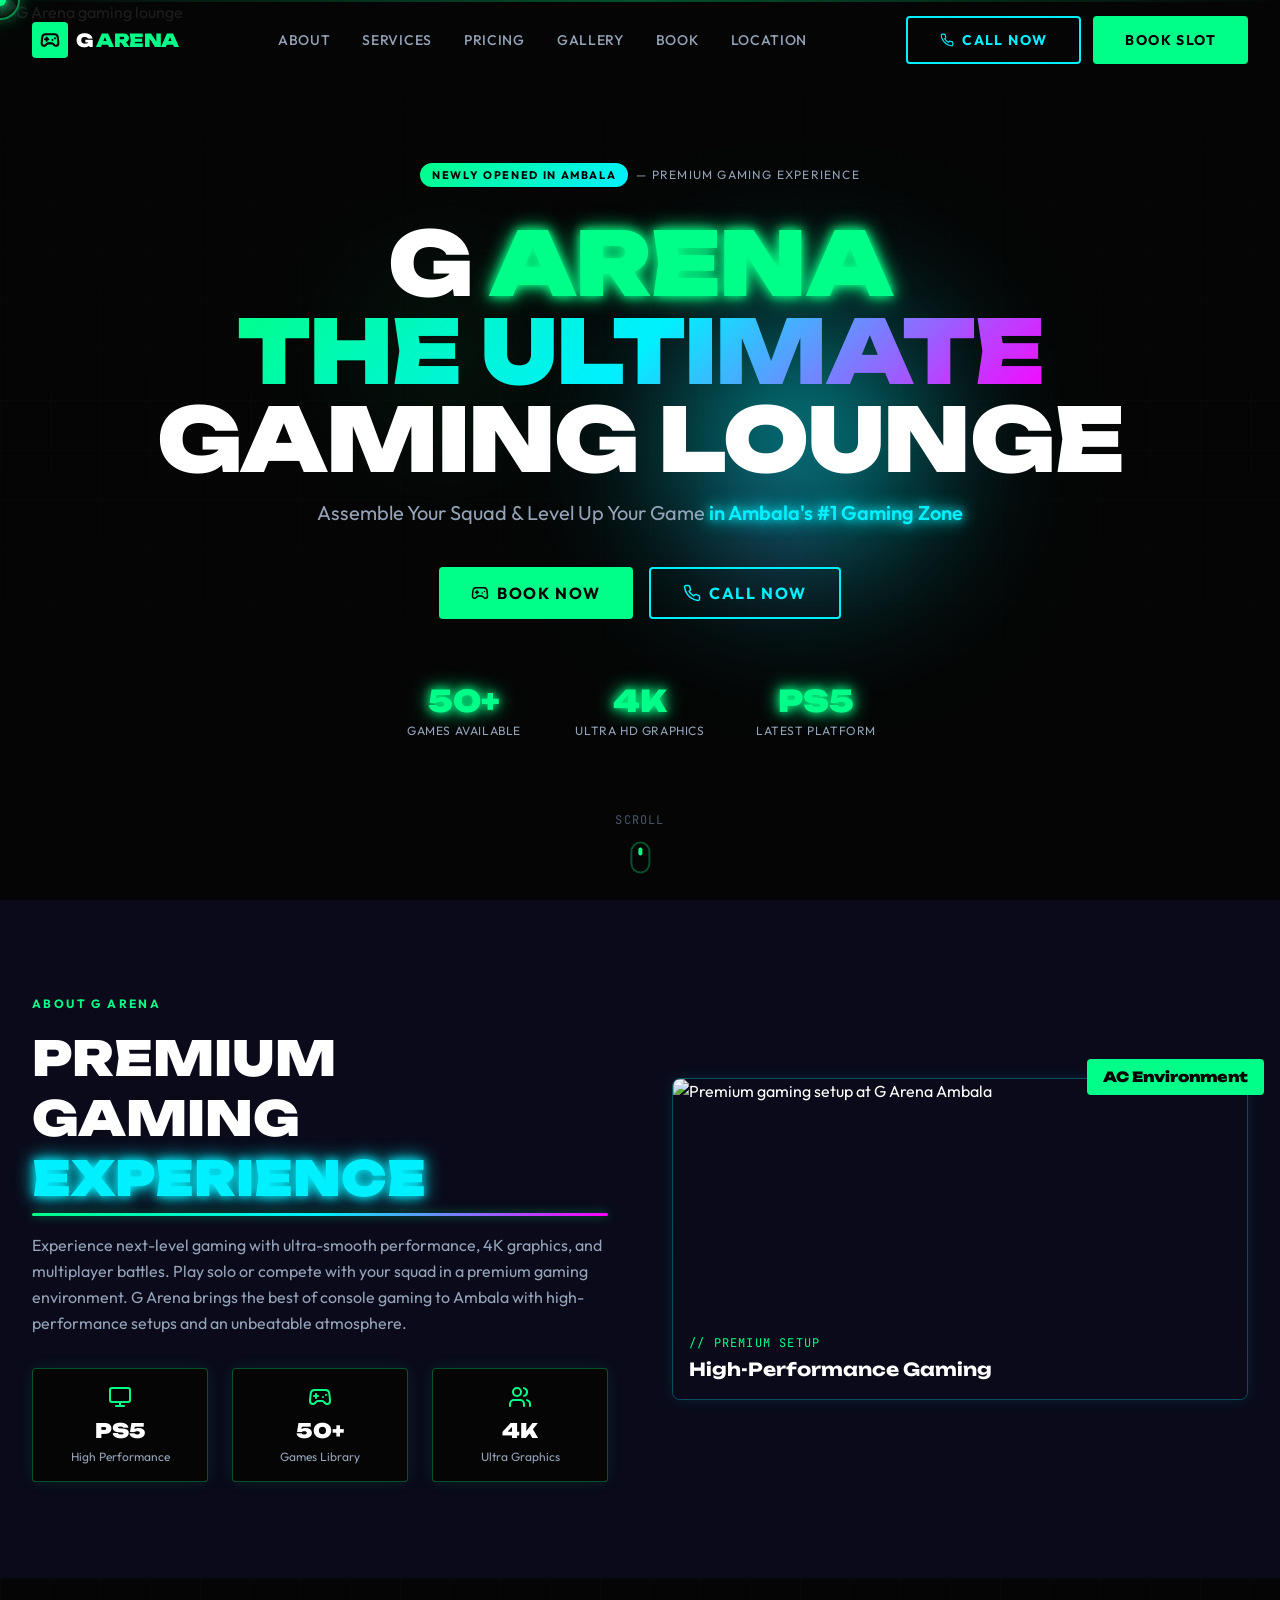
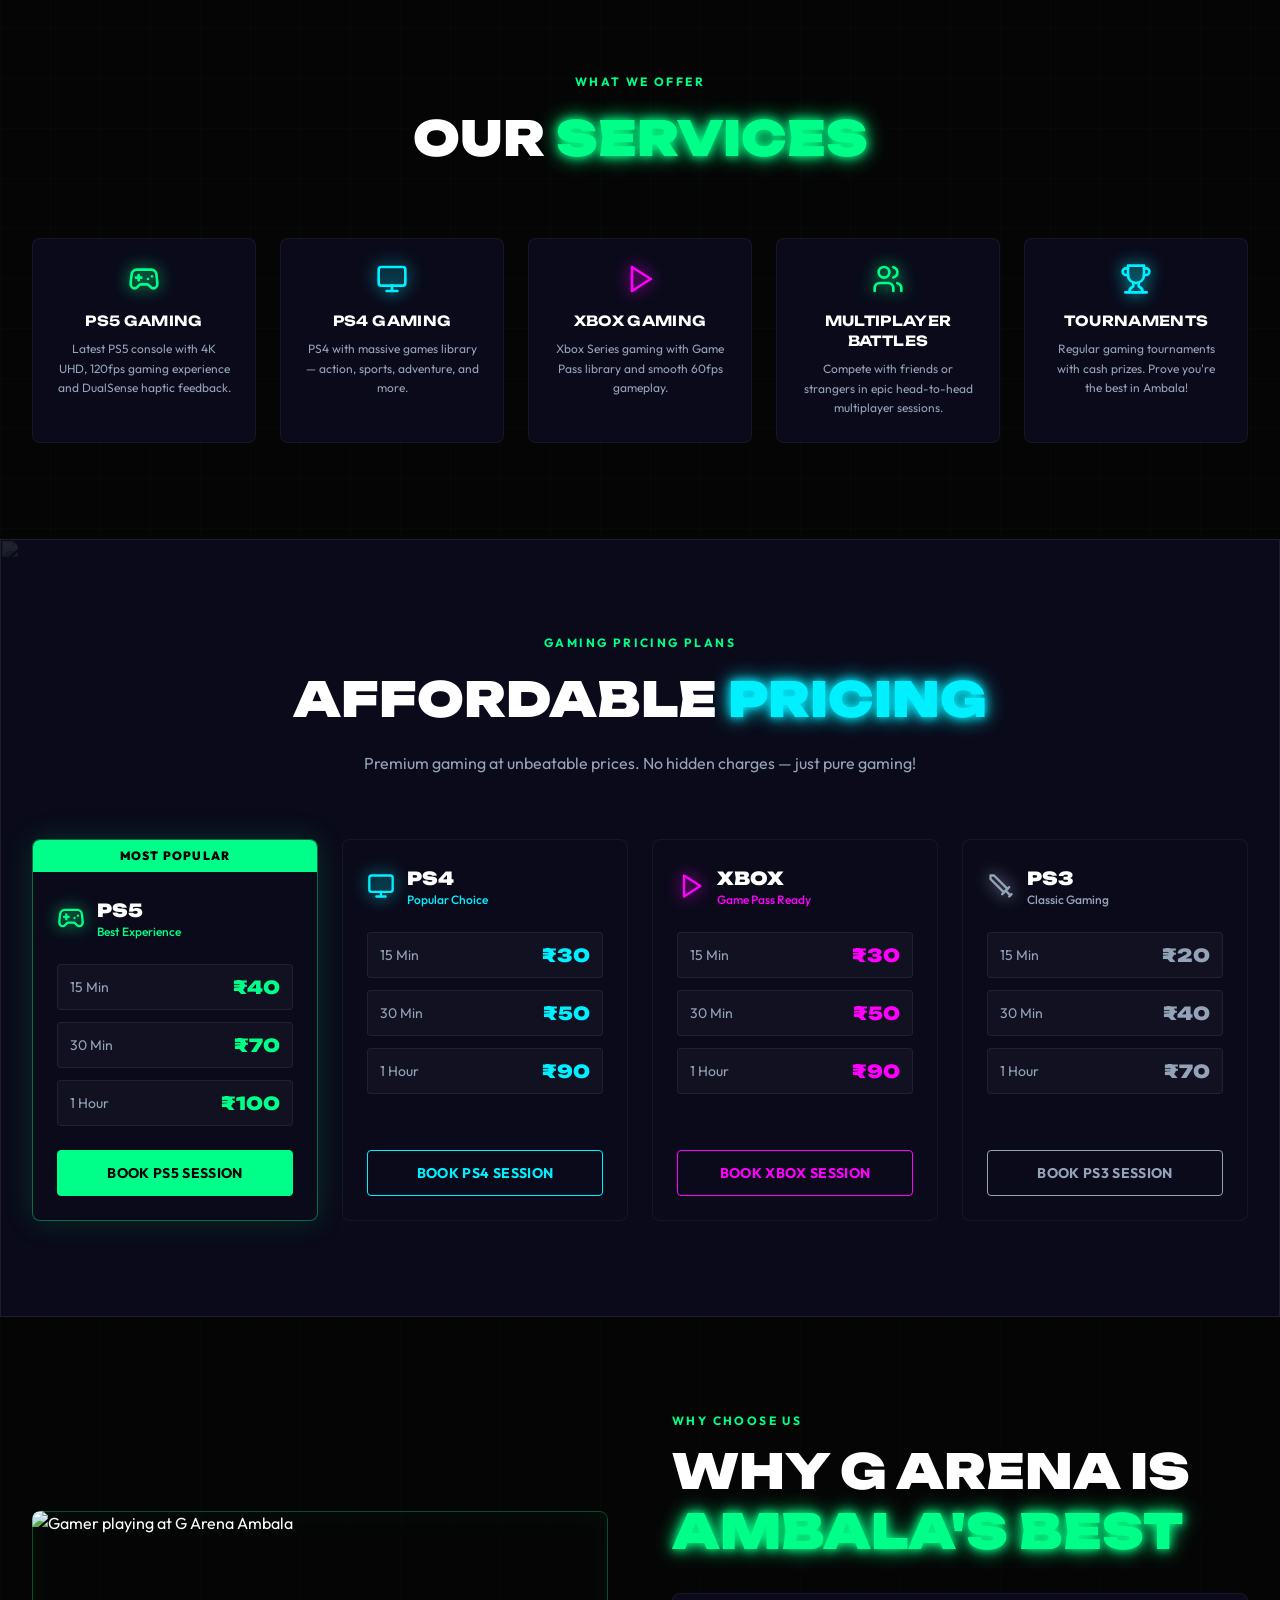
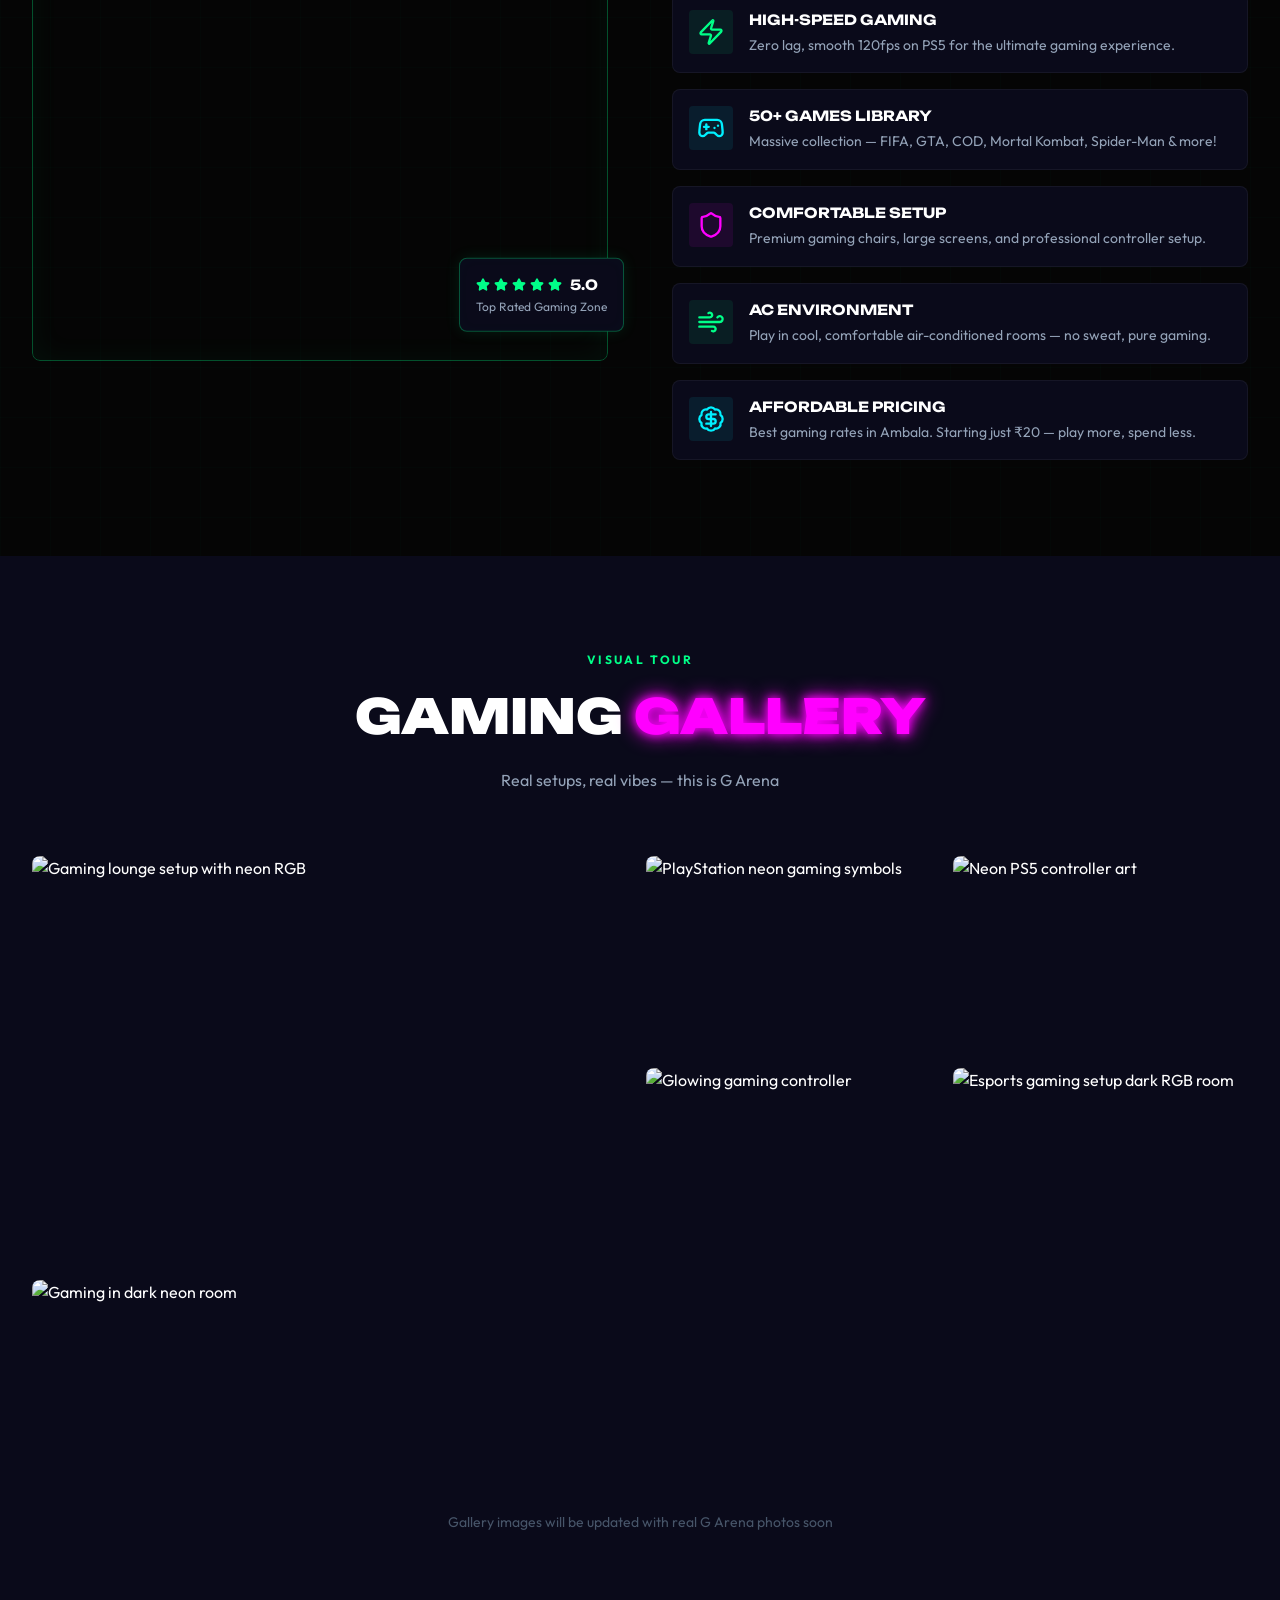
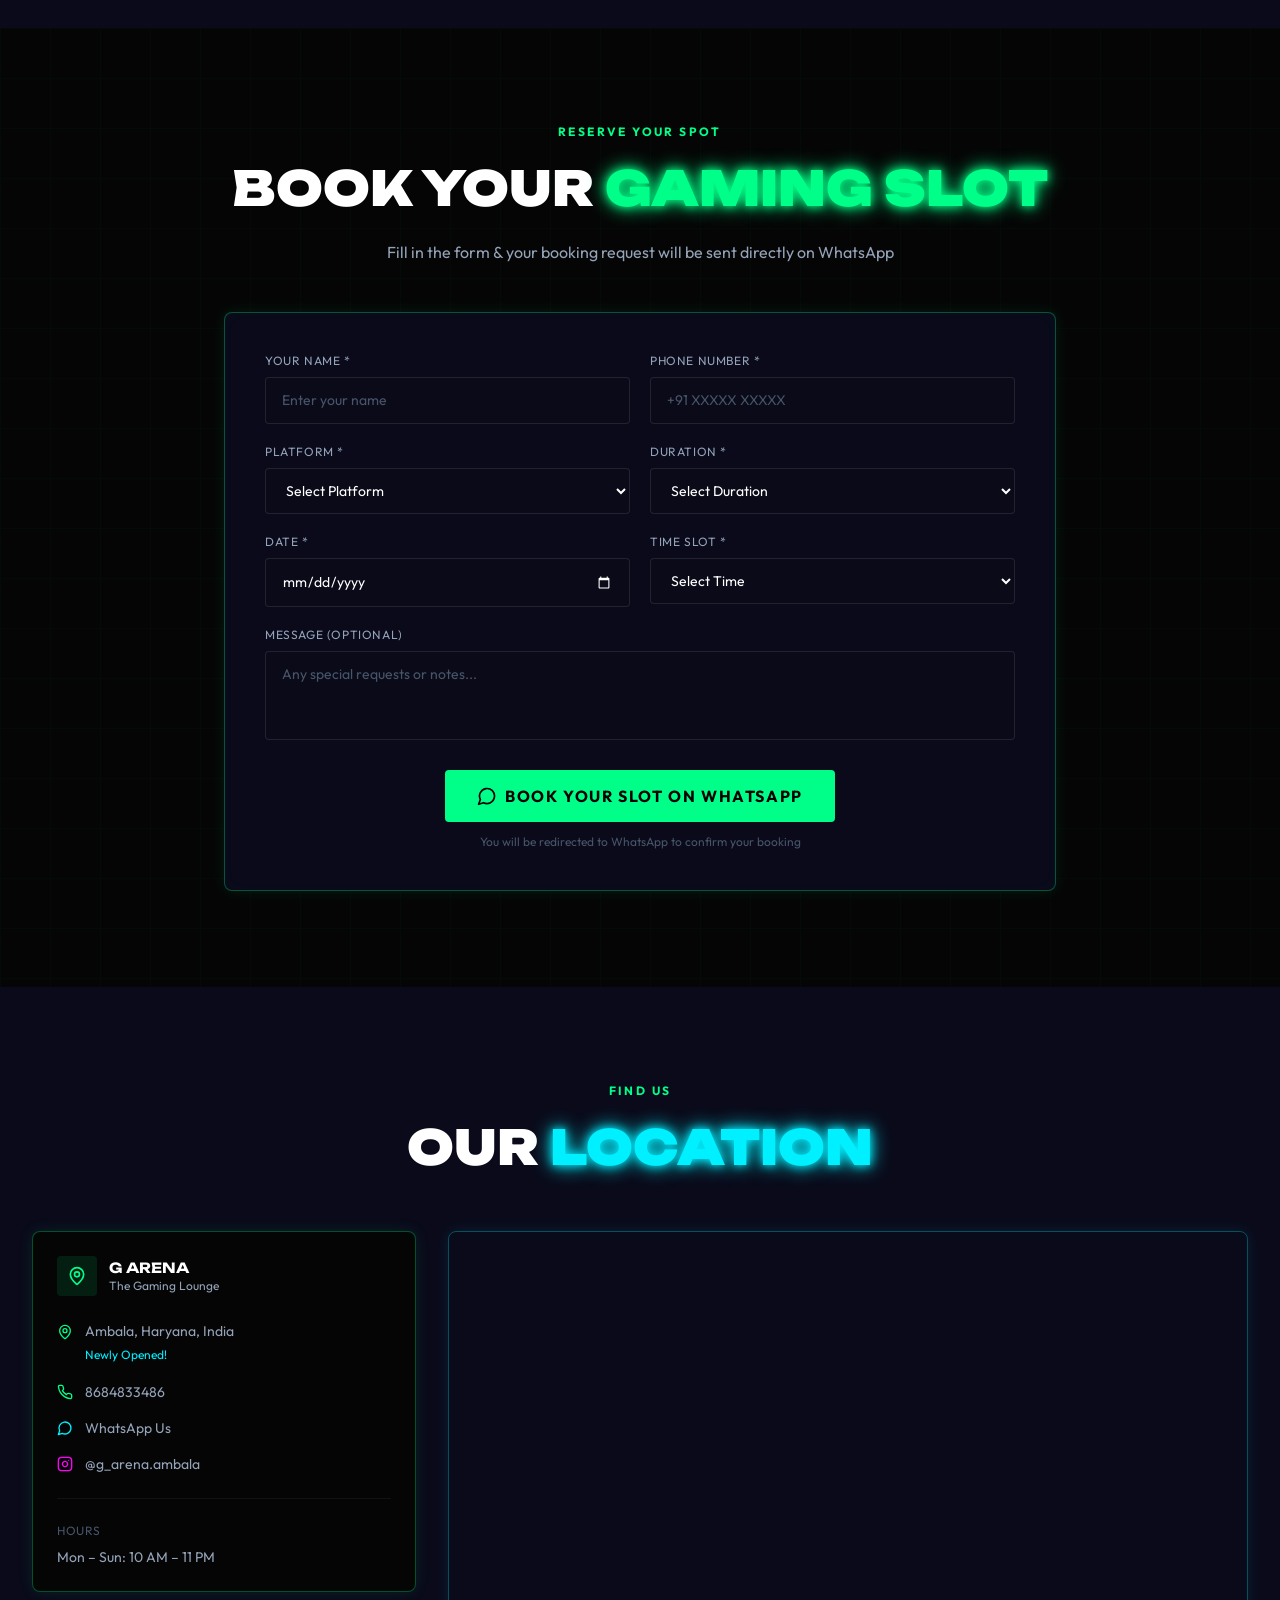
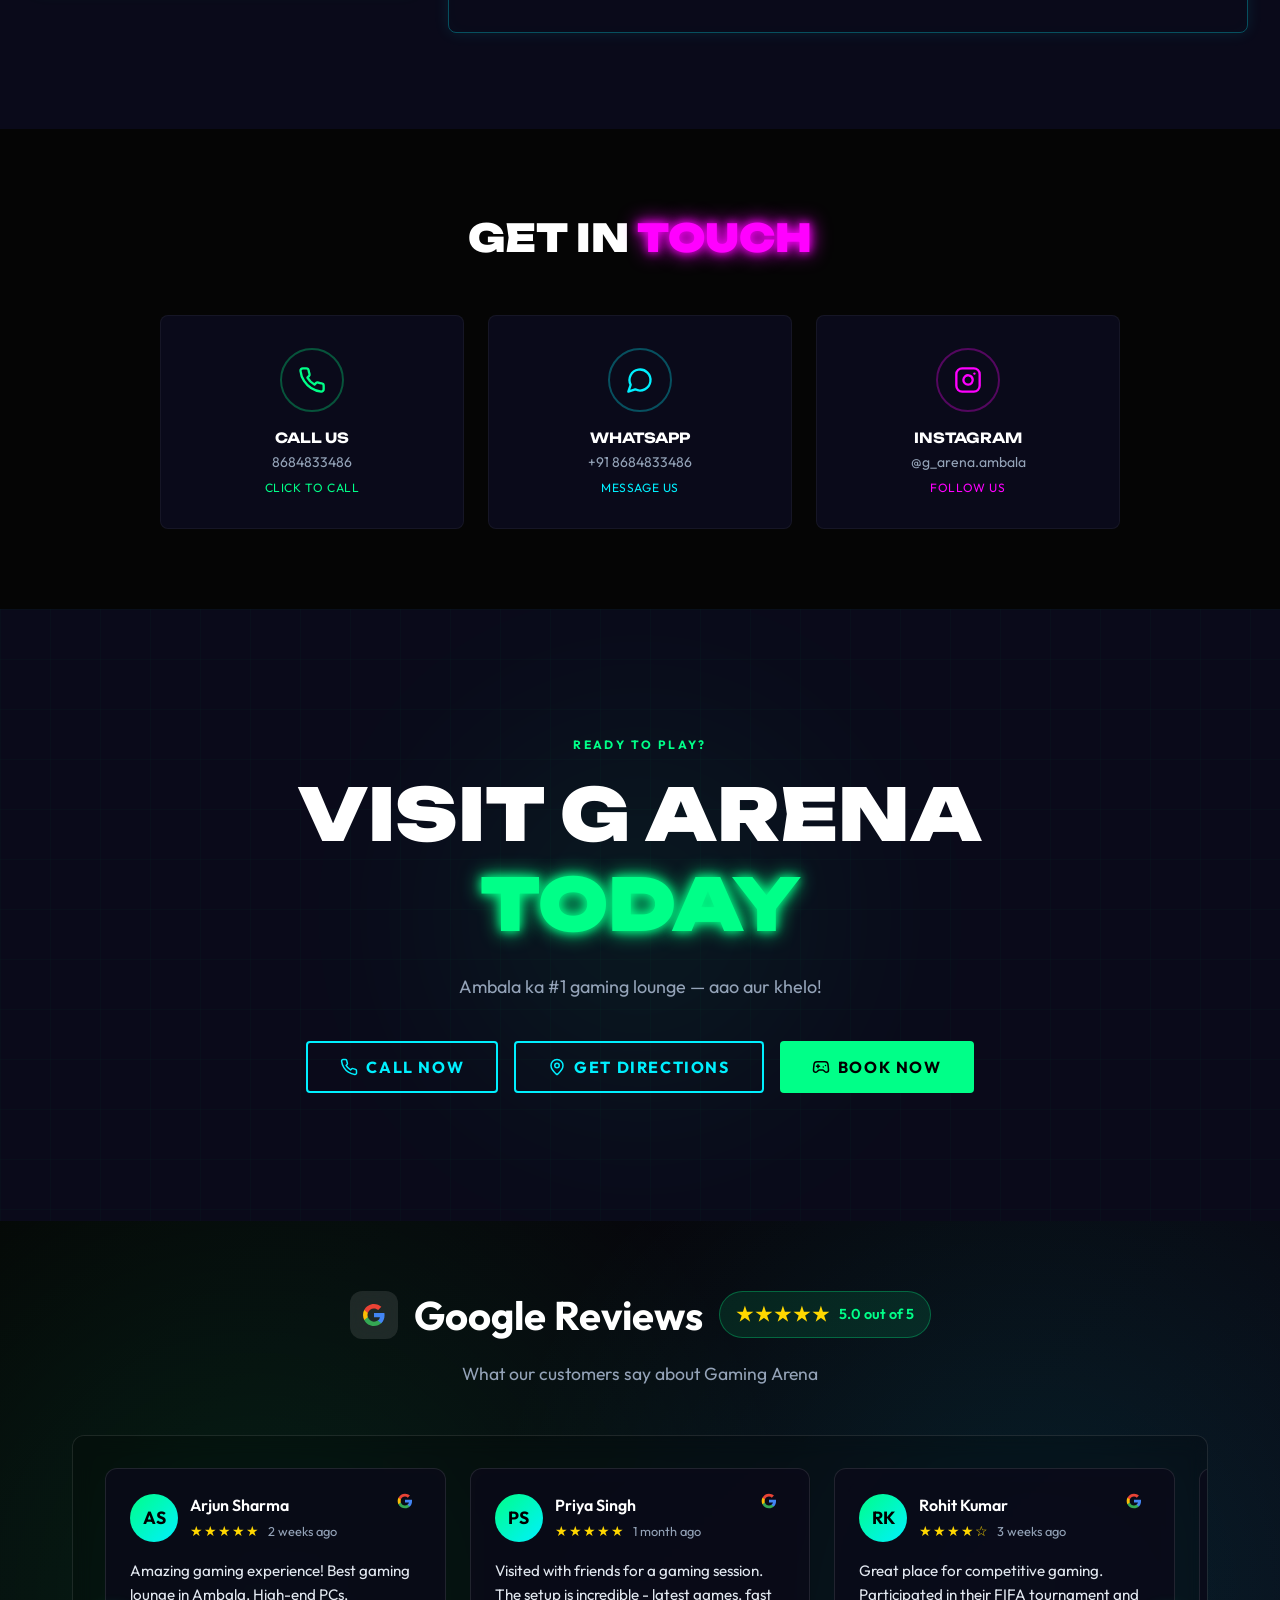
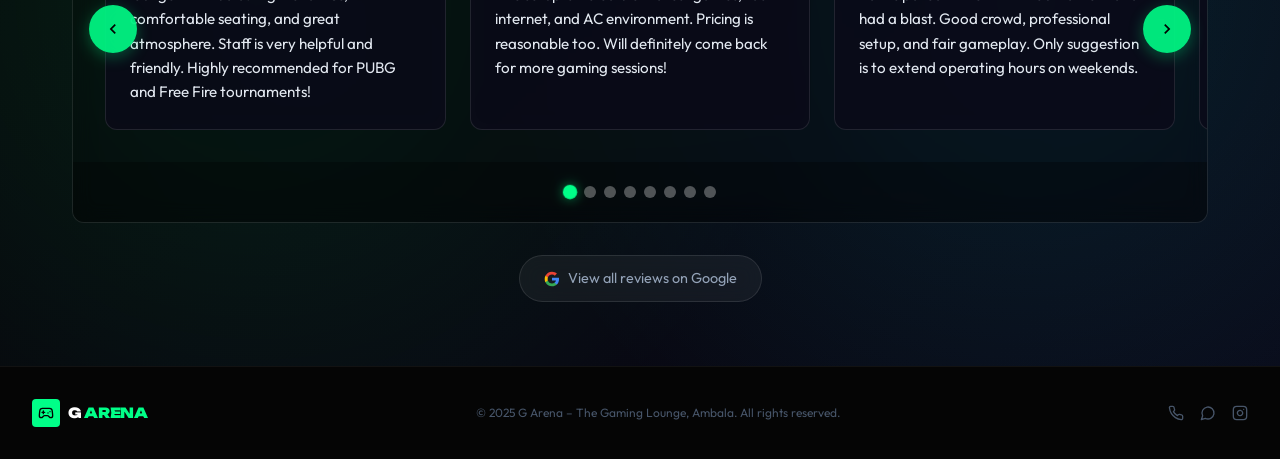
==== commit e05df7e1: "Remove unnecessary script tags from index.html" ====
--- a/index.html
+++ b/index.html
@@ -3642,7 +3642,5 @@
                 },
             });
         </script>
-    <script defer="" src="./Gaming Arena_files/v8c78df7c7c0f484497ecbca7046644da1771523124516" data-cf-beacon="{" version":"2024.11.0","token":"7f7b0fd8732c4326aae4b9d58d5c514a","server_timing":{"name":{"cfcachestatus":true,"cfedge":true,"cfextpri":true,"cfl4":true,"cforigin":true,"cfspeedbrain":true},"location_startswith":null}}"="" crossorigin="anonymous"></script>
-<script>(function(){function c(){var b=a.contentDocument||a.contentWindow.document;if(b){var d=b.createElement('script');d.innerHTML="window.__CF$cv$params={r:'9e90c0872c3d06d6',t:'MTc3NTY0NTg1NQ=='};var a=document.createElement('script');a.src='/cdn-cgi/challenge-platform/scripts/jsd/main.js';document.getElementsByTagName('head')[0].appendChild(a);";b.getElementsByTagName('head')[0].appendChild(d)}}if(document.body){var a=document.createElement('iframe');a.height=1;a.width=1;a.style.position='absolute';a.style.top=0;a.style.left=0;a.style.border='none';a.style.visibility='hidden';document.body.appendChild(a);if('loading'!==document.readyState)c();else if(window.addEventListener)document.addEventListener('DOMContentLoaded',c);else{var e=document.onreadystatechange||function(){};document.onreadystatechange=function(b){e(b);'loading'!==document.readyState&&(document.onreadystatechange=e,c())}}}})();</script><iframe height="1" width="1" style="position: absolute; top: 0px; left: 0px; border-width: medium; border-style: none; border-color: currentcolor; border-image: none; visibility: hidden;" src="./Gaming Arena_files/saved_resource.html"></iframe><iframe height="1" width="1" style="position: absolute; top: 0px; left: 0px; border: none; visibility: hidden;" src="./Gaming Arena_files/saved_resource(1).html"></iframe>
-
+  
 </body></html>
